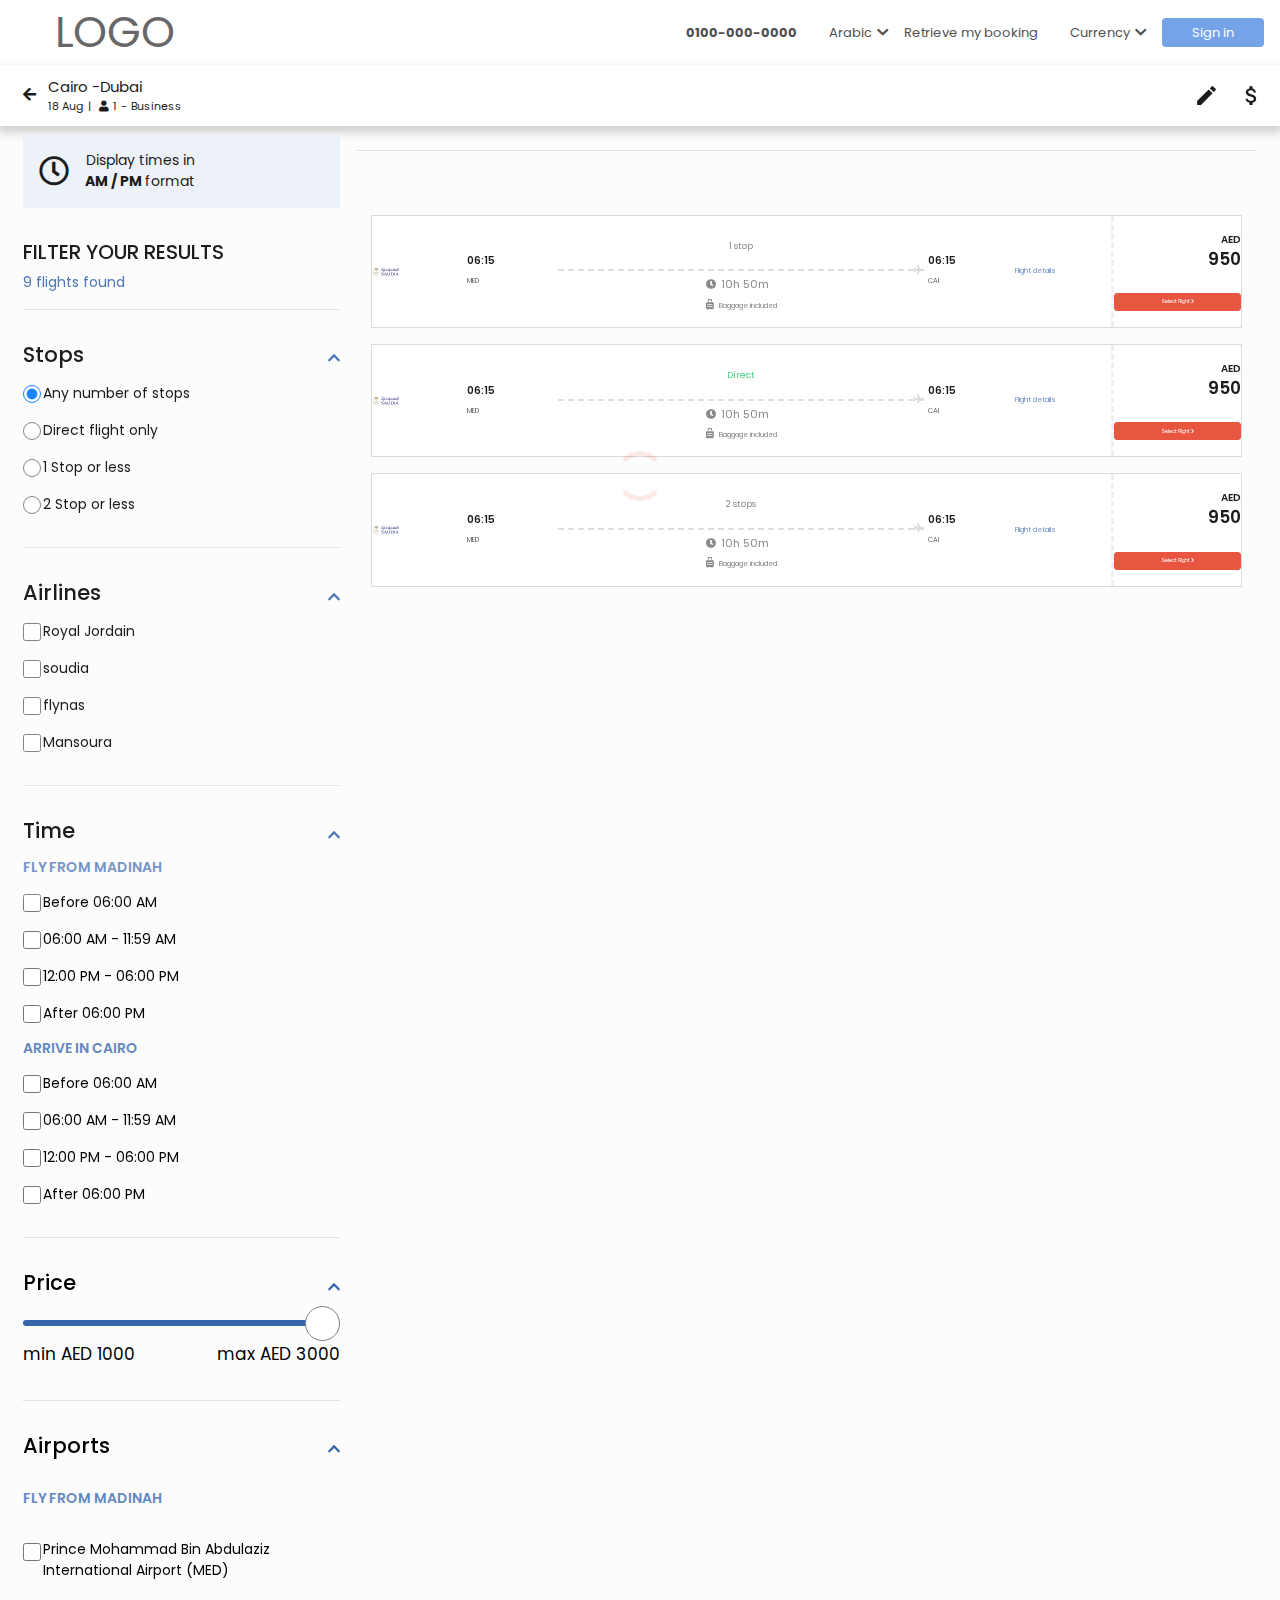
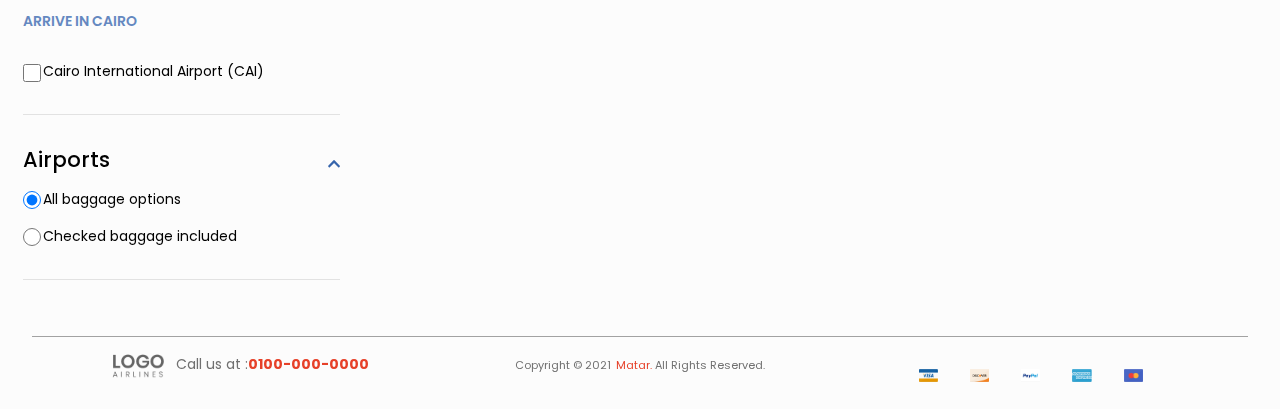
==== index.html @ 4bd2bbc6 "second responsive" ====
<!DOCTYPE html>
<html lang="en">
  <head>
    <meta charset="UTF-8">
    <meta http-equiv="X-UA-Compatible" content="IE=edge">
    <meta name="viewport" content="width=device-width, initial-scale=1.0">
    <link rel="icon" href="./img/favicon.png">
    <title>Airport</title>
    <link href="https://fonts.googleapis.com/css2?family=Poppins&amp;display=swap" rel="stylesheet">
    <link rel="stylesheet" href="css/bootstrap.min.css">
    <link rel="stylesheet" href="css/all.css">
  </head>
  <body> 
    <div id="preloader">
      <div data-loader="dual-ring"></div>
    </div><span id="scrollTop"> <i class="fas fa-chevron-up"></i></span>
    <header>
      <div class="navbar">
        <div class="logo">
           LOGO</div>
        <ul class="list-item"> 
          <li class="item"><a class="contact-us" href="tel:0100-000-0000"><strong>0100-000-0000</strong></a></li>
          <li class="item">Arabic<i class="fa fa-chevron-down sm-p xs-hide"></i>
            <ul class="dropdown-menu">
              <li><a href="">Arabic</a></li>
              <li> <a href="">English</a></li>
            </ul>
          </li>
          <li class="item">Retrieve my booking</li>
          <li class="item">
             Currency<i class="fa fa-chevron-down sm-p xs-hide"></i>
            <ul class="dropdown-menu">
              <li><a href="">EGP</a></li>
              <li> <a href="">SR</a></li>
            </ul>
          </li>
          <li class="item signIn-btn">
            <button>Sign in</button>
          </li>
        </ul>
        <button class="humburger-btn"> 
          <svg focusable="false" viewBox="0 0 24 24" aria-hidden="true">
            <path d="M3 18h18v-2H3v2zm0-5h18v-2H3v2zm0-7v2h18V6H3z"></path>
          </svg>
        </button>
      </div>
      <div class="mobile-navbar"> 
        <div class="header"> 
          <button class="back-btn"><i class="fas fa-arrow-left"></i></button>
          <div class="flight-info"> 
            <div class="from-to">
              <div class="fly-from"> Cairo -</div>
              <div class="fly-to"> Dubai</div>
            </div>
            <div class="fly-details"> 
              <div class="date">18 Aug </div><span class="space">| </span>
              <div class="passengersCount-kind">
                <div class="passengers-count"><i class="fas fa-user"></i><span>1 </span></div><span class="dash">-</span>
                <div class="flight-kind">
                   Business</div>
              </div>
            </div>
          </div>
        </div>
        <div class="edit-section"> 
          <button class="edite-search">
            <svg focusable="false" viewBox="0 0 24 24" aria-hidden="true">
              <path d="M3 17.25V21h3.75L17.81 9.94l-3.75-3.75L3 17.25zM20.71 7.04c.39-.39.39-1.02 0-1.41l-2.34-2.34a.9959.9959 0 0 0-1.41 0l-1.83 1.83 3.75 3.75 1.83-1.83z"></path>
            </svg>
          </button>
          <button class="price-kind"> 
            <svg focusable="false" viewBox="0 0 24 24" aria-hidden="true">
              <path d="M11.8 10.9c-2.27-.59-3-1.2-3-2.15 0-1.09 1.01-1.85 2.7-1.85 1.78 0 2.44.85 2.5 2.1h2.21c-.07-1.72-1.12-3.3-3.21-3.81V3h-3v2.16c-1.94.42-3.5 1.68-3.5 3.61 0 2.31 1.91 3.46 4.7 4.13 2.5.6 3 1.48 3 2.41 0 .69-.49 1.79-2.7 1.79-2.06 0-2.87-.92-2.98-2.1h-2.2c.12 2.19 1.76 3.42 3.68 3.83V21h3v-2.15c1.95-.37 3.5-1.5 3.5-3.55 0-2.84-2.43-3.81-4.7-4.4z"></path>
            </svg>
          </button>
        </div>
      </div>
      <div class="mobile-search-box"> 
        <div class="navigate-system">
          <ul> 
            <li class="mobile-nav-item active">One-Way</li>
            <li class="mobile-nav-item round-trip">Round Trip</li><span class="line"></span>
          </ul>
        </div>
        <section class="content"> 
          <div class="travel-from-to"> 
            <div class="travel-from">
              <div class="icon">  <svg width="26" height="24" viewBox="0 0 26 24" fill="none" xmlns="http://www.w3.org/2000/svg">
<path fill-rule="evenodd" clip-rule="evenodd" d="M24.987 5.3135C24.581 4.4045 22.3695 3.328 19.644 4.5425C19.644 4.5425 5.938 10.656 5.519 10.843C5.1005 11.031 4.7995 10.822 4.409 10.533C3.7295 10.033 2.7435 9.304 2.4355 9.0655C1.948 8.6925 0.723003 8.9315 1.057 9.6805C1.39 10.429 2.4305 12.7605 2.824 13.6435C3.403 14.9395 6.425 14.643 11.6835 12.2985C12.162 12.085 12.6785 11.855 13.2195 11.6135L11.8905 18.6875C11.7195 19.375 11.8855 19.564 12.1125 19.464L12.8925 19.1155C13.296 18.9355 13.8515 18.296 14.132 17.687L17.9285 9.4725C21.758 7.684 25.245 5.893 24.987 5.3135Z" stroke="#95A1A7" stroke-width="1.1"/>
<path d="M14.3455 6.9005L8.5285 5.122C7.8875 4.925 7.041 4.91 6.637 5.09L5.856 5.4385C5.63 5.539 5.659 5.789 6.286 6.1225L10.453 8.647" stroke="#95A1A7" stroke-width="1.1" stroke-linecap="round" stroke-linejoin="round"/>
</svg>
              </div>
              <div class="input-group"> 
                <label for="#label1">from </label>
                <div class="border-div" id="label1"> 
                  <input class="input-text" type="text" value="Cairo" disabled>
                </div>
              </div>
              <div class="toggle-list"> 
                <div class="header"> 
                  <div class="icon"> <i class="close-btn fas fa-arrow-left"></i><span>Search origin</span></div>
                  <div class="input-group"> 
                    <div class="input-group-text" id="basic-addon7"><i class="fas fa-search"></i></div>
                    <input class="form-control" type="text" aria-describedby="basic-addon7" placeholder="Where are you flying from ?">
                  </div>
                </div>
                <div class="content">
                  <div class="select-box"> 
                    <div class="option"> 
                      <div class="icon"> <svg xmlns="http://www.w3.org/2000/svg" width="24" height="24" viewBox="0 0 24 24">
<g fill="none" fill-rule="evenodd">
<g>
<g>
<path d="M0 0H24V24H0z" transform="translate(-12 -204) translate(12 204)"/>
<path fill="#98A1A7" d="M12.012 1C7.077 1 3.023 4.81 3 9.5c.023 1.762.58 3.48 1.668 4.933.023.044.046.088.093.132l6.347 8.016.023.022c.232.265.556.397.88.397.325 0 .65-.154.881-.397l.023-.022 6.324-8.016c.07-.066.116-.11.162-.198C20.444 12.936 21 11.24 21 9.5 21 4.832 16.969 1 12.012 1zm0 1.321c4.193 0 7.598 3.237 7.598 7.201 0 1.476-.463 2.885-1.367 4.119-.023.022-.046.043-.046.065l-6.185 7.84L5.85 13.73l-.024-.023c0-.022-.023-.021-.046-.043-.904-1.234-1.39-2.665-1.39-4.14.023-3.987 3.452-7.202 7.622-7.202zm0 2.885c-2.41 0-4.379 1.806-4.379 4.03 0 2.225 1.97 4.052 4.379 4.052s4.378-1.806 4.378-4.03-1.97-4.052-4.378-4.052zm0 1.321C13.656 6.527 15 7.74 15 9.237c0 1.497-1.344 2.73-2.988 2.73-1.645 0-2.989-1.211-2.989-2.709 0-1.497 1.344-2.73 2.989-2.73z" transform="translate(-12 -204) translate(12 204)"/>
</g>
</g>
</g>
</svg>
                      </div>
                      <div class="airport-info"> 
                        <div class="name-location-container"> 
                          <label for="Cairo">Cairo ,Egypt </label>
                          <input class="name" id="Cairo" type="radio" value="Cairo, Egypt">
                          <div class="location"> Cairo</div>
                        </div>
                        <div class="airport-abbreviation"><span>CAI</span></div>
                      </div>
                    </div>
                    <div class="option"> 
                      <div class="icon"> <svg xmlns="http://www.w3.org/2000/svg" width="24" height="24" viewBox="0 0 24 24">
<g fill="none" fill-rule="evenodd">
<g>
<g>
<path d="M0 0H24V24H0z" transform="translate(-12 -204) translate(12 204)"/>
<path fill="#98A1A7" d="M12.012 1C7.077 1 3.023 4.81 3 9.5c.023 1.762.58 3.48 1.668 4.933.023.044.046.088.093.132l6.347 8.016.023.022c.232.265.556.397.88.397.325 0 .65-.154.881-.397l.023-.022 6.324-8.016c.07-.066.116-.11.162-.198C20.444 12.936 21 11.24 21 9.5 21 4.832 16.969 1 12.012 1zm0 1.321c4.193 0 7.598 3.237 7.598 7.201 0 1.476-.463 2.885-1.367 4.119-.023.022-.046.043-.046.065l-6.185 7.84L5.85 13.73l-.024-.023c0-.022-.023-.021-.046-.043-.904-1.234-1.39-2.665-1.39-4.14.023-3.987 3.452-7.202 7.622-7.202zm0 2.885c-2.41 0-4.379 1.806-4.379 4.03 0 2.225 1.97 4.052 4.379 4.052s4.378-1.806 4.378-4.03-1.97-4.052-4.378-4.052zm0 1.321C13.656 6.527 15 7.74 15 9.237c0 1.497-1.344 2.73-2.988 2.73-1.645 0-2.989-1.211-2.989-2.709 0-1.497 1.344-2.73 2.989-2.73z" transform="translate(-12 -204) translate(12 204)"/>
</g>
</g>
</g>
</svg>
                      </div>
                      <div class="airport-info"> 
                        <div class="name-location-container"> 
                          <label for="United">United ,Arab</label>
                          <input class="name" id="United" type="radio" value="United, Egypt">
                          <div class="location"> Cairo</div>
                        </div>
                        <div class="airport-abbreviation"><span>CAI</span></div>
                      </div>
                    </div>
                    <div class="option"> 
                      <div class="icon"> <svg xmlns="http://www.w3.org/2000/svg" width="24" height="24" viewBox="0 0 24 24">
<g fill="none" fill-rule="evenodd">
<g>
<g>
<path d="M0 0H24V24H0z" transform="translate(-12 -204) translate(12 204)"/>
<path fill="#98A1A7" d="M12.012 1C7.077 1 3.023 4.81 3 9.5c.023 1.762.58 3.48 1.668 4.933.023.044.046.088.093.132l6.347 8.016.023.022c.232.265.556.397.88.397.325 0 .65-.154.881-.397l.023-.022 6.324-8.016c.07-.066.116-.11.162-.198C20.444 12.936 21 11.24 21 9.5 21 4.832 16.969 1 12.012 1zm0 1.321c4.193 0 7.598 3.237 7.598 7.201 0 1.476-.463 2.885-1.367 4.119-.023.022-.046.043-.046.065l-6.185 7.84L5.85 13.73l-.024-.023c0-.022-.023-.021-.046-.043-.904-1.234-1.39-2.665-1.39-4.14.023-3.987 3.452-7.202 7.622-7.202zm0 2.885c-2.41 0-4.379 1.806-4.379 4.03 0 2.225 1.97 4.052 4.379 4.052s4.378-1.806 4.378-4.03-1.97-4.052-4.378-4.052zm0 1.321C13.656 6.527 15 7.74 15 9.237c0 1.497-1.344 2.73-2.988 2.73-1.645 0-2.989-1.211-2.989-2.709 0-1.497 1.344-2.73 2.989-2.73z" transform="translate(-12 -204) translate(12 204)"/>
</g>
</g>
</g>
</svg>
                      </div>
                      <div class="airport-info"> 
                        <div class="name-location-container"> 
                          <label for="Suadia">Suadia ,Arabia</label>
                          <input class="name" id="Suadia" type="radio" value="Suadia ,Arabia">
                          <div class="location"> Cairo</div>
                        </div>
                        <div class="airport-abbreviation"><span>CAI</span></div>
                      </div>
                    </div>
                  </div>
                </div>
              </div>
            </div>
            <div class="horizental-line"></div>
            <div class="travel-to">
              <div class="icon">  <svg width="24" height="24" viewBox="0 0 24 24" fill="none" xmlns="http://www.w3.org/2000/svg">
<path fill-rule="evenodd" clip-rule="evenodd" d="M23.2175 17.8125C23.5906 16.8567 22.7794 14.4559 19.9167 13.3375C19.9167 13.3375 5.51636 7.7143 5.07495 7.54238C4.63493 7.37093 4.56988 7.00014 4.49878 6.50436C4.37379 5.6443 4.19444 4.39394 4.14658 3.99574C4.06759 3.36846 3.00541 2.64408 2.69782 3.43073C2.39022 4.21644 1.43398 6.66652 1.07155 7.59349C0.539997 8.9563 2.94547 10.9571 8.47012 13.1154C8.97287 13.3114 9.51418 13.5233 10.0838 13.7454L3.93563 17.8905C3.3079 18.2632 3.28977 18.522 3.52767 18.6158L4.34777 18.9351C4.77153 19.1005 5.64321 19.0452 6.29186 18.8096L15.0611 15.6472C19.144 17.161 22.981 18.4207 23.2175 17.8125Z" stroke="#95A1A7" stroke-width="1.1"/>
<path d="M14.3535 11.1592L11.448 5.60806C11.1284 4.99566 10.5271 4.3642 10.1024 4.19786L9.28232 3.87818C9.04489 3.78525 8.88273 3.98784 9.09228 4.68853L10.2576 9.57057" stroke="#95A1A7" stroke-width="1.1" stroke-linecap="round" stroke-linejoin="round"/>
</svg>
              </div>
              <div class="input-group"> 
                <label for="#label2">To</label>
                <div class="border-div" id="label2"> 
                  <input class="input-text" type="text" value="Saudia" disabled>
                </div>
              </div>
              <div class="toggle-list"> 
                <div class="header"> 
                  <div class="icon"> <i class="close-btn fas fa-arrow-left"></i><span>Search origin</span></div>
                  <div class="input-group"> 
                    <div class="input-group-text" id="basic-addon7"><i class="fas fa-search"></i></div>
                    <input class="form-control" type="text" aria-describedby="basic-addon7" placeholder="Where are you flying to ?">
                  </div>
                </div>
                <div class="content">
                  <div class="select-box"> 
                    <div class="option"> 
                      <div class="icon"> <svg xmlns="http://www.w3.org/2000/svg" width="24" height="24" viewBox="0 0 24 24">
<g fill="none" fill-rule="evenodd">
<g>
<g>
<path d="M0 0H24V24H0z" transform="translate(-12 -204) translate(12 204)"/>
<path fill="#98A1A7" d="M12.012 1C7.077 1 3.023 4.81 3 9.5c.023 1.762.58 3.48 1.668 4.933.023.044.046.088.093.132l6.347 8.016.023.022c.232.265.556.397.88.397.325 0 .65-.154.881-.397l.023-.022 6.324-8.016c.07-.066.116-.11.162-.198C20.444 12.936 21 11.24 21 9.5 21 4.832 16.969 1 12.012 1zm0 1.321c4.193 0 7.598 3.237 7.598 7.201 0 1.476-.463 2.885-1.367 4.119-.023.022-.046.043-.046.065l-6.185 7.84L5.85 13.73l-.024-.023c0-.022-.023-.021-.046-.043-.904-1.234-1.39-2.665-1.39-4.14.023-3.987 3.452-7.202 7.622-7.202zm0 2.885c-2.41 0-4.379 1.806-4.379 4.03 0 2.225 1.97 4.052 4.379 4.052s4.378-1.806 4.378-4.03-1.97-4.052-4.378-4.052zm0 1.321C13.656 6.527 15 7.74 15 9.237c0 1.497-1.344 2.73-2.988 2.73-1.645 0-2.989-1.211-2.989-2.709 0-1.497 1.344-2.73 2.989-2.73z" transform="translate(-12 -204) translate(12 204)"/>
</g>
</g>
</g>
</svg>
                      </div>
                      <div class="airport-info"> 
                        <div class="name-location-container"> 
                          <label for="Cairo">Cairo ,Egypt </label>
                          <input class="name" id="Cairo" type="radio" value="Cairo, Egypt">
                          <div class="location"> Cairo</div>
                        </div>
                        <div class="airport-abbreviation"><span>CAI</span></div>
                      </div>
                    </div>
                    <div class="option"> 
                      <div class="icon"> <svg xmlns="http://www.w3.org/2000/svg" width="24" height="24" viewBox="0 0 24 24">
<g fill="none" fill-rule="evenodd">
<g>
<g>
<path d="M0 0H24V24H0z" transform="translate(-12 -204) translate(12 204)"/>
<path fill="#98A1A7" d="M12.012 1C7.077 1 3.023 4.81 3 9.5c.023 1.762.58 3.48 1.668 4.933.023.044.046.088.093.132l6.347 8.016.023.022c.232.265.556.397.88.397.325 0 .65-.154.881-.397l.023-.022 6.324-8.016c.07-.066.116-.11.162-.198C20.444 12.936 21 11.24 21 9.5 21 4.832 16.969 1 12.012 1zm0 1.321c4.193 0 7.598 3.237 7.598 7.201 0 1.476-.463 2.885-1.367 4.119-.023.022-.046.043-.046.065l-6.185 7.84L5.85 13.73l-.024-.023c0-.022-.023-.021-.046-.043-.904-1.234-1.39-2.665-1.39-4.14.023-3.987 3.452-7.202 7.622-7.202zm0 2.885c-2.41 0-4.379 1.806-4.379 4.03 0 2.225 1.97 4.052 4.379 4.052s4.378-1.806 4.378-4.03-1.97-4.052-4.378-4.052zm0 1.321C13.656 6.527 15 7.74 15 9.237c0 1.497-1.344 2.73-2.988 2.73-1.645 0-2.989-1.211-2.989-2.709 0-1.497 1.344-2.73 2.989-2.73z" transform="translate(-12 -204) translate(12 204)"/>
</g>
</g>
</g>
</svg>
                      </div>
                      <div class="airport-info"> 
                        <div class="name-location-container"> 
                          <label for="United">United ,Arab</label>
                          <input class="name" id="United" type="radio" value="United, Egypt">
                          <div class="location"> Cairo</div>
                        </div>
                        <div class="airport-abbreviation"><span>CAI</span></div>
                      </div>
                    </div>
                    <div class="option"> 
                      <div class="icon"> <svg xmlns="http://www.w3.org/2000/svg" width="24" height="24" viewBox="0 0 24 24">
<g fill="none" fill-rule="evenodd">
<g>
<g>
<path d="M0 0H24V24H0z" transform="translate(-12 -204) translate(12 204)"/>
<path fill="#98A1A7" d="M12.012 1C7.077 1 3.023 4.81 3 9.5c.023 1.762.58 3.48 1.668 4.933.023.044.046.088.093.132l6.347 8.016.023.022c.232.265.556.397.88.397.325 0 .65-.154.881-.397l.023-.022 6.324-8.016c.07-.066.116-.11.162-.198C20.444 12.936 21 11.24 21 9.5 21 4.832 16.969 1 12.012 1zm0 1.321c4.193 0 7.598 3.237 7.598 7.201 0 1.476-.463 2.885-1.367 4.119-.023.022-.046.043-.046.065l-6.185 7.84L5.85 13.73l-.024-.023c0-.022-.023-.021-.046-.043-.904-1.234-1.39-2.665-1.39-4.14.023-3.987 3.452-7.202 7.622-7.202zm0 2.885c-2.41 0-4.379 1.806-4.379 4.03 0 2.225 1.97 4.052 4.379 4.052s4.378-1.806 4.378-4.03-1.97-4.052-4.378-4.052zm0 1.321C13.656 6.527 15 7.74 15 9.237c0 1.497-1.344 2.73-2.988 2.73-1.645 0-2.989-1.211-2.989-2.709 0-1.497 1.344-2.73 2.989-2.73z" transform="translate(-12 -204) translate(12 204)"/>
</g>
</g>
</g>
</svg>
                      </div>
                      <div class="airport-info"> 
                        <div class="name-location-container"> 
                          <label for="Suadia">Suadia ,Arabia</label>
                          <input class="name" id="Suadia" type="radio" value="Suadia ,Arabia">
                          <div class="location"> Cairo</div>
                        </div>
                        <div class="airport-abbreviation"><span>CAI</span></div>
                      </div>
                    </div>
                  </div>
                </div>
              </div>
            </div>
          </div>
          <div class="deprature-date">
            <div class="icon"> <svg width="24" height="24" viewBox="0 0 24 24" fill="none" xmlns="http://www.w3.org/2000/svg">
<path d="M5.65217 2.22609H2.45652V3.42609H5.65217V2.22609ZM2.45652 2.22609C2.2669 2.22609 2.01389 2.26111 1.79139 2.41594C1.53553 2.59399 1.4 2.87502 1.4 3.18765H2.6C2.6 3.20143 2.59689 3.2405 2.5723 3.28951C2.54711 3.33971 2.51095 3.37717 2.47681 3.40093C2.44556 3.42267 2.42328 3.42813 2.42224 3.42838C2.42104 3.42868 2.43172 3.42609 2.45652 3.42609V2.22609ZM1.4 3.18765V21.5627H2.6V3.18765H1.4ZM1.4 21.5627C1.4 21.8226 1.48492 22.0891 1.68178 22.2947C1.88088 22.5027 2.14868 22.6 2.41863 22.6V21.4C2.43749 21.4 2.49598 21.4099 2.54853 21.4648C2.59886 21.5174 2.6 21.5652 2.6 21.5627H1.4ZM2.41863 22.6H21.6688V21.4H2.41863V22.6ZM21.6688 22.6C21.9388 22.6 22.2065 22.5025 22.4054 22.2945C22.6021 22.089 22.687 21.8226 22.687 21.5627H21.487C21.487 21.5652 21.4881 21.5175 21.5383 21.465C21.5908 21.4101 21.6494 21.4 21.6688 21.4V22.6ZM22.687 21.5627V3.18765H21.487V21.5627H22.687ZM22.687 3.18765C22.687 2.87502 22.5514 2.59399 22.2956 2.41594C22.0731 2.26111 21.8201 2.22609 21.6304 2.22609V3.42609C21.6552 3.42609 21.6659 3.42868 21.6647 3.42838C21.6637 3.42813 21.6414 3.42267 21.6101 3.40093C21.576 3.37717 21.5398 3.33971 21.5147 3.28951C21.4901 3.2405 21.487 3.20143 21.487 3.18765H22.687ZM21.6304 2.22609H18.4348V3.42609H21.6304V2.22609ZM16.6849 2.22609H7.47826V3.42609H16.6849V2.22609ZM2 7.53478H22.087V6.33478H2V7.53478Z" fill="#95A1A7"/>
<path d="M17.9782 4.05217H17.0652V5.25217H17.9782V4.05217ZM17.0652 4.05217C17.1446 4.05217 17.2087 4.11628 17.2087 4.19565H16.0087C16.0087 4.77902 16.4818 5.25217 17.0652 5.25217V4.05217ZM17.2087 4.19565V1.45652H16.0087V4.19565H17.2087ZM17.2087 1.45652C17.2087 1.53589 17.1446 1.6 17.0652 1.6V0.4C16.4818 0.4 16.0087 0.873151 16.0087 1.45652H17.2087ZM17.0652 1.6H17.9782V0.4H17.0652V1.6ZM17.9782 1.6C17.8989 1.6 17.8348 1.53589 17.8348 1.45652H19.0348C19.0348 0.873151 18.5616 0.4 17.9782 0.4V1.6ZM17.8348 1.45652V4.19565H19.0348V1.45652H17.8348ZM17.8348 4.19565C17.8348 4.11628 17.8989 4.05217 17.9782 4.05217V5.25217C18.5616 5.25217 19.0348 4.77902 19.0348 4.19565H17.8348ZM7.02173 4.05217H6.10868V5.25217H7.02173V4.05217ZM6.10868 4.05217C6.18805 4.05217 6.25216 4.11628 6.25216 4.19565H5.05216C5.05216 4.77902 5.52531 5.25217 6.10868 5.25217V4.05217ZM6.25216 4.19565V1.45652H5.05216V4.19565H6.25216ZM6.25216 1.45652C6.25216 1.53589 6.18805 1.6 6.10868 1.6V0.4C5.52531 0.4 5.05216 0.873151 5.05216 1.45652H6.25216ZM6.10868 1.6H7.02173V0.4H6.10868V1.6ZM7.02173 1.6C6.94236 1.6 6.87825 1.53589 6.87825 1.45652H8.07825C8.07825 0.873151 7.6051 0.4 7.02173 0.4V1.6ZM6.87825 1.45652V4.19565H8.07825V1.45652H6.87825ZM6.87825 4.19565C6.87825 4.11628 6.94236 4.05217 7.02173 4.05217V5.25217C7.6051 5.25217 8.07825 4.77902 8.07825 4.19565H6.87825Z" fill="#95A1A7"/>
</svg>
            </div>
            <div class="input-group"> 
              <label for="#label3">Departure Date</label>
              <div class="border-div" id="label3"> 
                <input class="input-date" type="date">
              </div>
              <div class="round-trip">
                <label for="#label4">Return Date</label>
                <div class="border-div" id="label4"> 
                  <input class="input-date" type="date">
                </div>
              </div>
            </div>
          </div>
          <div class="pssengers-count"> 
            <div class="icon"> <svg width="21" height="22" viewBox="0 0 21 22" fill="none" xmlns="http://www.w3.org/2000/svg">
<path d="M15.3972 0.5C13.7162 0.5 12.3347 1.88146 12.3347 3.5625C12.3347 5.24354 13.7162 6.625 15.3972 6.625C17.0783 6.625 18.4597 5.24354 18.4597 3.5625C18.4597 1.88104 17.0777 0.5 15.3972 0.5ZM15.3972 2.25C16.1317 2.25 16.7097 2.82721 16.7097 3.5625C16.7097 4.29821 16.1329 4.875 15.3972 4.875C14.6615 4.875 14.0847 4.29821 14.0847 3.5625C14.0847 2.82679 14.6615 2.25 15.3972 2.25ZM12.1912 6.85742C11.7389 6.89181 11.3092 7.10153 11.0034 7.45044L9.1748 9.54053L7.31372 13.1277L4.20508 11.5007L0.5 18.4939L5.06812 20.8865C5.30803 21.2678 5.72674 21.4994 6.17725 21.5C6.88809 21.4972 7.46749 20.9289 7.48416 20.2183C7.50083 19.5076 6.9487 18.9129 6.23877 18.8767L8.58008 14.4556L8.59204 14.4624L10.6309 10.5334L12.3193 8.604L12.321 8.60229L13.0166 8.7356L11.9878 13.4285C11.881 13.9158 11.9886 14.4265 12.2817 14.8298L17.1182 21.5H19.28L13.6985 13.8027L14.7358 9.06201L15.1443 9.14062L15.8108 11.4443C15.9637 11.9736 16.3589 12.3996 16.8704 12.5945L19.9602 13.7617L20.5789 12.1245L17.4924 10.959V10.9573L16.8242 8.65356C16.6415 8.02548 16.1194 7.5444 15.4724 7.42139H15.4707L12.6475 6.88306C12.4956 6.85434 12.3419 6.84596 12.1912 6.85742ZM4.93652 13.8591L6.48657 14.6726L4.42041 18.5708L2.86865 17.759L4.93652 13.8591ZM11.8716 16.2893L11.446 17.9812L8.8894 21.5H11.053L13.061 18.7349L13.1909 18.2068L11.8716 16.2893Z" fill="#98A1A7" stroke="white" stroke-width="0.4"/>
</svg>
            </div>
            <div class="input-group"> 
              <label for="#label5">Passengers </label>
              <div class="border-div" id="label5"> 
                <input class="input-text" type="text" value="1 Adult" disabled>
              </div>
            </div>
            <div class="blur-bg">
              <div class="toggle-list"> 
                <div class="header"> 
                  <div class="icon"> <i class="close-btn fas fa-times"></i>Passenger </div>
                  <div class="save_btn"> 
                    <button>Save</button>
                  </div>
                </div>
                <div class="content"> 
                  <ul> 
                    <li class="adult">
                      <div class="count-kind-age"> 
                        <div class="kind">Adults </div>
                        <div class="age">Age (12+)</div>
                      </div>
                      <div class="counter"> 
                        <button class="decrease disabled">-</button>
                        <input type="text" value="1" disabled>
                        <button class="increase">+</button>
                      </div>
                    </li>
                    <li class="children">
                      <div class="count-kind-age"> 
                        <div class="kind">Children </div>
                        <div class="age">Age (2-12)</div>
                      </div>
                      <div class="counter"> 
                        <button class="decrease disabled">-</button>
                        <input type="text" value="0" disabled>
                        <button class="increase">+</button>
                      </div>
                    </li>
                    <li class="infants">
                      <div class="count-kind-age"> 
                        <div class="kind">Infants </div>
                        <div class="age">Age (0-2)</div>
                      </div>
                      <div class="counter"> 
                        <button class="decrease disabled">-</button>
                        <input type="text" value="0" disabled>
                        <button class="increase">+</button>
                      </div>
                    </li>
                  </ul>
                </div>
              </div>
            </div>
          </div>
          <div class="cabin-class"> 
            <div class="icon"> <svg width="24" height="24" viewBox="0 0 24 24" fill="none" xmlns="http://www.w3.org/2000/svg">
<path d="M6.83334 11.5V2.83333C6.83334 2.09667 7.43001 1.5 8.16668 1.5H16.1667C16.9033 1.5 17.5 2.09667 17.5 2.83333V11.5" stroke="#95A1A7" stroke-width="1.15" stroke-linejoin="round"/>
<path fill-rule="evenodd" clip-rule="evenodd" d="M16.8333 12.1667V15.5H7.5V12.1667H5.5V18.1667C5.5 18.5347 5.79867 18.8333 6.16667 18.8333H18.1667C18.5347 18.8333 18.8333 18.5347 18.8333 18.1667V12.1667H16.8333Z" stroke="#95A1A7" stroke-width="1.15" stroke-linejoin="round"/>
<path d="M16.8333 20.1667C16.8333 20.842 17.5 22.8333 17.5 22.8333H6.83334C6.83334 22.8333 7.50001 20.8393 7.50001 20.1667" stroke="#95A1A7" stroke-width="1.15" stroke-linejoin="round"/>
</svg>
            </div>
            <div class="input-group"> 
              <label for="#label6">Cabin class</label>
              <div class="border-div" id="label6"> 
                <input class="input-text" type="text" value="Business" disabled>
              </div>
              <div class="blur-bg">
                <div class="toggle-list"> 
                  <div class="header"> 
                    <div class="icon"> <i class="close-btn fas fa-times"></i><span>Capin class </span></div>
                  </div>
                  <div class="content"> 
                    <ul> 
                      <li>
                        <label for="Economy">Economy</label>
                        <input id="Economy" type="radio" value="Economy">
                      </li>
                      <li>
                        <label for="PremiumEconomy">Premium Economy</label>
                        <input id="PremiumEconomy" type="radio" value="Premium Economy">
                      </li>
                      <li class="selected">
                        <label for="Business">Business</label>
                        <input id="Business" type="radio" value="Business">
                      </li>
                      <li>
                        <label for="First">First</label>
                        <input id="First" type="radio" value="First">
                      </li>
                    </ul>
                  </div>
                </div>
              </div>
            </div>
          </div>
          <button class="search-flight">
             Search Flights</button>
        </section>
      </div>
      <div class="mopile-sidbar">
        <div class="content">
          <button class="close-sidebar-btn"> <i class="fas fa-arrow-circle-right"></i></button>
          <ul class="nav-list">
            <li class="nav-item">
              <div class="icon"><i class="fas fa-user-circle"></i></div><span>Profile</span>
            </li>
            <li class="nav-item">
              <div class="icon"> <i class="fas fa-ticket-alt"></i></div><span>Booking</span>
            </li>
            <li class="nav-item active">
              <div class="icon"> <i class="fas fa-plane"></i></div><span>Flights</span>
            </li>
            <li class="nav-item"> 
              <div class="icon"> <i class="fas fa-bed"></i></div><span>Hotels</span>
            </li>
            <li class="nav-item">
              <div class="icon"> <i class="fas fa-tag"> </i></div><span>Offers</span>
            </li>
            <li class="nav-item">
              <div class="icon">
                 Change language</div><a href="">عربي </a>
            </li>
            <li class="nav-item"><span>Country</span>
              <div class="icon"> <i class="fas fa-globe-americas"></i></div>
            </li>
            <li class="nav-item"> <span>Display currency </span><span class="kind">AED</span></li>
            <li class="nav-item"> <span>FAQ</span></li>
            <li class="nav-item"> <span>Privacy Policy</span></li>
            <li class="nav-item"> <span>Terms & Conditions</span></li>
            <li class="nav-item"> <span>About Us</span></li>
          </ul>
        </div>
        <div class="toggle-list-select-country">
          <div class="header"> 
            <div class="icon"> <i class="close-btn fas fa-times"> </i>Country</div>
          </div>
          <div class="info"> 
            <p> <span>Select your country </span>We need this information so that we can charge you in currency of the country you are based in and display the best rates accordingly.</p>
          </div>
          <div class="content"> 
            <ul> 
              <li class="form-check"> 
                <label class="form-check-label" for="flexRadioDefault1"> 
                  <div class="icon"> <img src="./img/kuwait.png" alt=""></div>
                  <div class="desc">
                     Kuwait</div>
                </label>
                <input class="form-check-label" type="radio" value="" name="flexRadioDefault" id="flexRadioDefault1">
              </li>
              <li class="form-check"> 
                <label class="form-check-label" for="flexRadioDefault2"> 
                  <div class="icon"> <img src="./img/kuwait.png" alt=""></div>
                  <div class="desc">
                     Kuwait</div>
                </label>
                <input class="form-check-label" type="radio" value="" name="flexRadioDefault" id="flexRadioDefault2">
              </li>
              <li class="form-check"> 
                <label class="form-check-label" for="flexRadioDefault3"> 
                  <div class="icon"> <img src="./img/kuwait.png" alt=""></div>
                  <div class="desc">
                     Kuwait</div>
                </label>
                <input class="form-check-label" type="radio" value="" name="flexRadioDefault" id="flexRadioDefault3">
              </li>
              <li class="form-check"> 
                <label class="form-check-label" for="flexRadioDefault4"> 
                  <div class="icon"> <img src="./img/kuwait.png" alt=""></div>
                  <div class="desc">
                     Kuwait</div>
                </label>
                <input class="form-check-label" type="radio" value="" name="flexRadioDefault" id="flexRadioDefault4">
              </li>
              <li class="form-check international"> 
                <label class="form-check-label" for="flexRadioDefault5"> 
                  <div class="icon"> <i class="fas fa-globe-americas"></i></div>
                  <div class="desc"> <span>International</span>Default currency will be AED</div>
                </label>
                <input class="form-check-label" type="radio" value="" name="flexRadioDefault" id="flexRadioDefault5" checked="checked">
              </li>
            </ul>
            <button class="save-btn">Save </button>
          </div>
        </div>
        <div class="toggle-list-display-currency"> 
          <div class="header"> 
            <div class="icon"> <i class="close-btn fas fa-times"> </i>Country</div>
          </div>
          <div class="info"> 
            <p> <span>Select your country </span>We need this information so that we can charge you in currency of the country you are based in and display the best rates accordingly.</p>
          </div>
          <div class="content"> 
            <ul> 
              <li class="form-check"> 
                <label class="form-check-label" for="flexRadioDefault1"> 
                  <div class="icon">
                     AED</div>
                  <div class="desc">
                     Kuwait</div>
                </label>
                <input class="form-check-label" type="radio" value="" name="flexRadioDefault" id="flexRadioDefault1">
              </li>
              <li class="form-check"> 
                <label class="form-check-label" for="flexRadioDefault2"> 
                  <div class="icon">
                     AED</div>
                  <div class="desc">
                     Kuwait</div>
                </label>
                <input class="form-check-label" type="radio" value="" name="flexRadioDefault" id="flexRadioDefault2">
              </li>
              <li class="form-check"> 
                <label class="form-check-label" for="flexRadioDefault3"> 
                  <div class="icon">
                     AED</div>
                  <div class="desc">
                     Kuwait</div>
                </label>
                <input class="form-check-label" type="radio" value="" name="flexRadioDefault" id="flexRadioDefault3">
              </li>
              <li class="form-check"> 
                <label class="form-check-label" for="flexRadioDefault4"> 
                  <div class="icon">
                     AED</div>
                  <div class="desc">
                     Kuwait</div>
                </label>
                <input class="form-check-label" type="radio" value="" name="flexRadioDefault" id="flexRadioDefault4">
              </li>
            </ul>
            <button class="save-btn">Save </button>
          </div>
        </div>
      </div>
    </header>
    <div class="RetrieveMyBooking-suppage"> 
      <div class="con-btn">
        <button class="close-btn">X Close</button>
        <div class="content">
          <h2>Retrieve your booking</h2>
          <form action="submit"> 
            <label for="input-email">Enter your email address </label>
            <input type="email" id="input-email" autocomplete="email">
            <p>The email address you used when you made your booking.</p>
            <label for="input-text">Enter your Logo ID</label>
            <input type="text" id="input-text">
            <p>Your logo ID is the booking ID that was sent to your email address after you placed your booking.</p>
            <button type="submit">Continue</button>
          </form>
        </div>
      </div>
    </div>
    <div class="sign-in" id="sign-in"> 
      <div class="toggle-menu"> 
        <div class="header"><a href="#">View full screen </a><i class="fas fa-times"></i></div>
        <div class="info"> 
          <h2>Sign in to your account!</h2>
          <p>Get access to exclusive deals, save travellers’ details for quicker bookings and manage your upcoming bookings with ease!</p>
        </div>
        <div class="box"> 
          <h2>Sign in using your:</h2><a class="facebook" href="https://www.facebook.com/login/reauth.php?app_id=133098687052106&amp;signed_next=1&amp;next=https%3A%2F%2Fwww.facebook.com%2Fv2.8%2Fdialog%2Foauth%3Fclient_id%3D133098687052106%26redirect_uri%3Dhttps%253A%252F%252FAli Abdelbaky%252Fauth%252Fsocial%252Ffacebook%252Fcallback%26scope%3Demail%26response_type%3Dcode%26ret%3Dlogin%26fbapp_pres%3D0%26logger_id%3D864844b1-2aec-4afb-9b09-1d98f4a28000%26tp%3Dunspecified&amp;cancel_url=https%3A%2F%2FAli Abdelbaky%2Fauth%2Fsocial%2Ffacebook%2Fcallback%3Ferror%3Daccess_denied%26error_code%3D200%26error_description%3DPermissions%2Berror%26error_reason%3Duser_denied%23_%3D_&amp;display=page&amp;locale=ar_AR&amp;pl_dbl=0">Facebook </a>
          <div class="or"> 
            <hr><span>OR</span>
          </div>
          <ul class="options">
            <li class="active"> <i class="fas fa-envelope"></i>Email adress</li>
            <li> <i class="fas fa-mobile-alt"></i>Mobile number</li>
            <hr>
          </ul>
          <form action="submit" autocomplete="on">
            <div class="email-addres active">
              <label for="#email-input2">Email</label>
              <input class="form-control" type="email" id="#email-input2" required="" autocomplete="on">
            </div>
            <div class="mobile-number">
              <label for="#phone">Phone</label>
              <input id="phone" name="phone" type="tel">
            </div>
            <label for="#pass-input2">Password</label>
            <input class="form-control" type="password" id="#pass-input2" required="" autocomplete="on">
            <button type="submit">Sign In</button>
          </form><a class="forgot-password" href="">Forgot your password?</a>
          <div class="dont-haveAccount text-center"><span>Don’t have an account?</span><a href="">Create an account</a></div>
        </div>
      </div>
    </div>
    <section class="content">
      <div class="container-fluid"> 
        <div class="window">
          <div class="sidebar-window">
            <div class="sidebar"> 
              <div class="time-option text-center"><i class="far fa-clock"></i>
                <div class="desc">Display times in <br><strong>AM / PM </strong>format</div>
                <label class="switch">
                  <input type="checkbox" checked>
                </label>
              </div>
              <div class="filter-your-result"> 
                <div class="main-header"> 
                  <h2>FILTER YOUR RESULTS</h2><span>9 flights found</span>
                  <hr>
                </div>
                <div class="stops-section">
                  <div class="header section-header"> 
                    <h2>Stops</h2><i class="fas fa-chevron-up"></i>
                  </div>
                  <div class="options-list">
                    <form class="form-one" action=""> 
                      <div class="form-check">
                        <input class="form-check-input" type="radio" name="flexRadioDefault" checked="">
                        <label class="form-check-label" for="flexRadioDefault1">Any number of stops</label>
                      </div>
                      <div class="form-check">
                        <input class="form-check-input" type="radio" name="flexRadioDefault">
                        <label class="form-check-label" for="flexRadioDefault2">Direct flight only</label>
                      </div>
                      <div class="form-check">
                        <input class="form-check-input" type="radio" name="flexRadioDefault">
                        <label class="form-check-label" for="flexRadioDefault2">1 Stop or less</label>
                      </div>
                      <div class="form-check">
                        <input class="form-check-input" type="radio" name="flexRadioDefault">
                        <label class="form-check-label" for="flexRadioDefault2">2 Stop or less</label>
                      </div>
                    </form>
                  </div>
                  <hr>
                </div>
                <div class="airelines-section">
                  <div class="header section-header"> 
                    <h2>Airlines</h2><i class="fas fa-chevron-up"></i>
                  </div>
                  <div class="options-list"> 
                    <div class="form-check">
                      <input class="form-check-input" type="checkbox" value="">
                      <label class="form-check-label" for="flexCheckDefault">Royal Jordain</label>
                    </div>
                    <div class="form-check">
                      <input class="form-check-input" type="checkbox" value="">
                      <label class="form-check-label" for="flexCheckDefault">soudia</label>
                    </div>
                    <div class="form-check">
                      <input class="form-check-input" type="checkbox" value="">
                      <label class="form-check-label" for="flexCheckDefault">flynas</label>
                    </div>
                    <div class="form-check">
                      <input class="form-check-input" type="checkbox" value="">
                      <label class="form-check-label" for="flexCheckDefault">Mansoura</label>
                    </div>
                  </div>
                  <hr>
                </div>
                <div class="time-section">
                  <div class="header section-header"> 
                    <h2>Time</h2><i class="fas fa-chevron-up"></i>
                  </div>
                  <div class="options-list"> 
                    <h2>FLY FROM MADINAH</h2>
                    <form action=""> 
                      <div class="form-check">
                        <input class="form-check-input" type="checkbox" value="">
                        <label class="form-check-label" for="flexCheckDefault">Before 06:00 AM</label>
                      </div>
                      <div class="form-check">
                        <input class="form-check-input" type="checkbox" value="">
                        <label class="form-check-label" for="flexCheckDefault">06:00 AM - 11:59 AM</label>
                      </div>
                      <div class="form-check">
                        <input class="form-check-input" type="checkbox" value="">
                        <label class="form-check-label" for="flexCheckDefault">12:00 PM - 06:00 PM</label>
                      </div>
                      <div class="form-check">
                        <input class="form-check-input" type="checkbox" value="">
                        <label class="form-check-label" for="flexCheckDefault">After 06:00 PM</label>
                      </div>
                    </form>
                    <h2>ARRIVE IN CAIRO</h2>
                    <div class="form-check">
                      <input class="form-check-input" type="checkbox" value="">
                      <label class="form-check-label" for="flexCheckDefault">Before 06:00 AM</label>
                    </div>
                    <div class="form-check">
                      <input class="form-check-input" type="checkbox" value="">
                      <label class="form-check-label" for="flexCheckDefault">06:00 AM - 11:59 AM</label>
                    </div>
                    <div class="form-check">
                      <input class="form-check-input" type="checkbox" value="">
                      <label class="form-check-label" for="flexCheckDefault">12:00 PM - 06:00 PM</label>
                    </div>
                    <div class="form-check">
                      <input class="form-check-input" type="checkbox" value="">
                      <label class="form-check-label" for="flexCheckDefault">After 06:00 PM</label>
                    </div>
                  </div>
                  <hr>
                </div>
                <div class="price-section"> 
                  <div class="header section-header"> 
                    <h2>Price</h2><i class="fas fa-chevron-up"></i>
                  </div>
                  <div class="options-list"> 
                    <div class="range"> 
                      <div class="field"> 
                        <input type="range" min="1000" max="3000" steps="1" value="3000">
                        <div class="value left">min AED <span>1000</span></div>
                        <div class="value right">max AED <span>3000</span></div>
                      </div>
                    </div>
                  </div>
                  <hr>
                </div>
                <div class="airports-section">
                  <div class="header section-header"> 
                    <h2>Airports</h2><i class="fas fa-chevron-up"></i>
                  </div>
                  <div class="options-list"> 
                    <h2>FLY FROM MADINAH</h2>
                    <div class="form-check">
                      <input class="form-check-input" type="checkbox" value="">
                      <label class="form-check-label" for="flexCheckDefault">Prince Mohammad Bin Abdulaziz International Airport (MED)</label>
                    </div>
                    <h2>ARRIVE IN CAIRO</h2>
                    <div class="form-check">
                      <input class="form-check-input" type="checkbox" value="">
                      <label class="form-check-label" for="flexCheckDefault">Cairo International Airport (CAI)</label>
                    </div>
                  </div>
                  <hr>
                </div>
                <div class="baggage-section"> 
                  <div class="header section-header"> 
                    <h2>Airports</h2><i class="fas fa-chevron-up"></i>
                  </div>
                  <div class="options-list">
                    <div class="form-check">
                      <input class="form-check-input" type="radio" name="flexRadioDefault" checked="">
                      <label class="form-check-label" for="flexRadioDefault1">All baggage options</label>
                    </div>
                    <div class="form-check">
                      <input class="form-check-input" type="radio" name="flexRadioDefault">
                      <label class="form-check-label" for="flexRadioDefault2">Checked baggage included</label>
                    </div>
                  </div>
                  <hr>
                </div>
              </div>
            </div>
          </div>
          <div class="flight-info-window" style="overflow:hidden">
            <div class="flightinfo"> 
              <div class="main-header"> 
                <div class="from-section"> <span class="desc black">MED</span><span class="info">Madinah </span></div><i class="fas fa-arrow-right"></i>
                <div class="to-section"> <span class="desc black">MED</span><span class="info">Madinah </span></div>
                <div class="departure-section"><span class="desc">
                     Departure</span><span class="info">Sun, 11/07</span></div>
                <div class="passenger-section"> <span class="desc">Passengers </span><span class="info">
                     1</span></div>
                <div class="capin-section"> <span class="desc">Capin </span><span class="info">Economy</span></div>
                <button class="modify-search">Modify search</button>
              </div>
              <hr>
              <div class="quickly-filter-section">
                <div class="container-fluid"> 
                  <h2 class="header">
                     Quickly filter your results:</h2>
                  <div class="content">
                    <div class="row"> 
                      <div class="col-md-6">
                        <div class="filter-pop"> <a href="">Direct</a><a href="">Checked baggage included</a></div>
                      </div>
                      <div class="col-md-6"> 
                        <div class="show-pricingCalender"> <a href=""> <i class="far fa-calendar-alt"> </i>Show pricing calender<i class="fas fa-chevron-down"></i></a></div>
                        <div class="search-menu"> 
                          <div class="menu">
                            <div class="header"> 
                              <h6>MODIFY SEARCH </h6>
                              <button class="cancel">Cancel</button>
                            </div>
                            <div class="nav-bar"> 
                              <ul class="nav-list"> 
                                <li class="nav-item active">One-way</li>
                                <li class="nav-item">Round-trip</li>
                                <li class="nav-item">Multi-city</li>
                              </ul>
                            </div>
                            <div class="nav-container"> 
                              <div class="menus">
                                <div class="one-way menu active">
                                  <div class="fly-to-from-section">
                                    <div class="fly-to input-group">
                                      <div class="input-group-text" id="basic-addon1">
                                        <svg class="sc-gOhSNZ hJZzyW sc-hMqMXs llihTZ" focusable="false" color="inherit" fill="currentcolor" aria-hidden="true" role="presentation" viewBox="0 0 100 100" preserveAspectRatio="xMidYMid meet" width="24px" height="24px">
                                          <path d="M50 1C22.9 1 1 22.9 1 50s21.9 49 49 49 49-21.9 49-49C99 23 77 1 50 1zm43.4 53.2C91.4 75 75 91.4 54.2 93.4l-1.5.2V73.3c0-1.5-1.2-2.7-2.7-2.7s-2.7 1.2-2.7 2.7v20.2l-1.5-.2C25 91.4 8.6 75 6.6 54.2l-.2-1.5h20.2c1.5 0 2.7-1.2 2.7-2.7s-1.2-2.7-2.7-2.7H6.4l.2-1.5C8.6 25 25 8.6 45.8 6.6l1.5-.2v18.1c0 1.5 1.2 2.7 2.7 2.7s2.7-1.2 2.7-2.7V6.4l1.5.2C75 8.6 91.4 25 93.4 45.8l.2 1.5H75.5c-1.5 0-2.7 1.2-2.7 2.7s1.2 2.7 2.7 2.7h18.1l-.2 1.5z"></path>
                                        </svg>
                                      </div>
                                      <input class="form-control text-input" placeholder="Cairo" type="text" aria-describedby="basic-addon1">
                                      <div class="toggle-menu">
                                        <ul> 
                                          <li>Cairo</li>
                                          <li>Cairo</li>
                                          <li>Cairo</li>
                                          <li>Cairo</li>
                                        </ul>
                                      </div>
                                    </div>
                                    <div class="fly-from input-group">
                                      <div class="input-group-text" id="basic-addon1">
                                        <svg class="sc-jRnjsG dkpoRr sc-hMqMXs llihTZ" focusable="false" color="inherit" fill="currentcolor" aria-hidden="true" role="presentation" viewBox="0 0 100 100" preserveAspectRatio="xMidYMid meet" width="24px" height="24px">
                                          <path d="M68.8 5.5c-5-2.6-10.4-4.2-16-4.5H50C27.7 1 9.7 19.1 9.7 41.4c0 10.7 4.3 20.9 11.8 28.4l23.7 27c2.4 2.6 6.4 2.9 9.1.5l.5-.5 23.7-27c1.1-1.1 6.9-9.3 7.2-9.8 10.4-19.6 2.8-44.1-16.9-54.5zm15.1 38.1c-.5 6.6-2.9 13-6.9 18.2l-.1.2c-.9 1.2-1.9 2.3-2.9 3.3L50 92.6 26.1 65.4c-1-1-2-2.2-3-3.4-4.6-5.9-7-13.2-7-20.7 0-18.8 15.2-34 34-34 .8 0 1.6 0 2.4.1 18.7 1.3 32.7 17.5 31.4 36.2z"></path>
                                          <path d="M50 22.9c-10.2 0-18.5 8.3-18.5 18.5S39.8 59.9 50 59.9s18.5-8.3 18.5-18.5c-.1-10.2-8.3-18.5-18.5-18.5zm0 30.5c-6.7 0-12.1-5.4-12.1-12.1S43.3 29.2 50 29.2s12.1 5.4 12.1 12.1c0 6.7-5.4 12.1-12.1 12.1z"></path>
                                        </svg>
                                      </div>
                                      <input class="form-control text-input" placeholder="Cairo" type="text" aria-describedby="basic-addon1">
                                      <div class="toggle-menu">
                                        <ul> 
                                          <li>Cairo</li>
                                          <li>Cairo</li>
                                          <li>Cairo</li>
                                          <li>Cairo</li>
                                        </ul>
                                      </div>
                                    </div>
                                  </div>
                                  <div class="date-container">
                                    <div class="input-group"> 
                                      <div class="input-group-text" id="basic-addon1">
                                        <svg class="sc-kJdAmE fTuJME sc-hMqMXs kDLzTc" focusable="false" color="gray850" fill="currentcolor" aria-hidden="true" role="presentation" viewBox="0 0 150 150" preserveAspectRatio="xMidYMid meet" width="24px" height="24px">
                                          <path d="M91.1 71.2l23.5 18.9c1.1.9 1.7 2.2 1.7 3.6s-.6 2.7-1.8 3.6L91 115.8c-2 1.6-4.9 1.2-6.4-.8-1.6-2-1.2-4.9.8-6.4l13.1-10.3H37.8c-2.5 0-4.6-2.1-4.6-4.6s2.1-4.6 4.6-4.6h60.9L85.4 78.4c-1.9-1.7-2.1-4.6-.4-6.5 1.5-1.8 4.2-2.1 6.1-.7zM0 25.5v108c0 6.6 5.4 12 12 12h126c6.6 0 12-5.4 12-12v-108c0-6.6-5.4-12-12-12h-24v-6c0-1.7-1.3-3-3-3s-3 1.3-3 3v6H42v-6c0-1.7-1.3-3-3-3s-3 1.3-3 3v6H12c-6.6 0-12 5.4-12 12zm6 24h138v84c0 3.3-2.7 6-6 6H12c-3.3 0-6-2.7-6-6v-84zm0-24c0-3.3 2.7-6 6-6h24v6.8c-2.9 1.7-3.9 5.3-2.2 8.2 1.7 2.9 5.3 3.9 8.2 2.2 2.9-1.7 3.9-5.3 2.2-8.2-.5-.9-1.3-1.7-2.2-2.2v-6.8h66v6.8c-2.9 1.7-3.9 5.3-2.2 8.2s5.3 3.9 8.2 2.2c2.9-1.7 3.9-5.3 2.2-8.2-.5-.9-1.3-1.7-2.2-2.2v-6.8h24c3.3 0 6 2.7 6 6v18H6v-18z"></path>
                                        </svg>
                                      </div>
                                      <input class="one form-control date-input" type="date" placeholder="Check In">
                                    </div>
                                    <div class="input-group">
                                      <div class="two input-group-text" id="basic-addon1"> 
                                        <svg class="sc-jBoNkH gTdONc sc-hMqMXs kDLzTc" focusable="false" color="gray850" fill="currentcolor" aria-hidden="true" role="presentation" viewBox="0 0 100 100" preserveAspectRatio="xMidYMid meet" width="24px" height="24px">
                                          <path d="M40.6 73.9c1.2 1 2.8.8 3.8-.3 1-1.2.8-2.8-.3-3.8l-.1-.1-7.7-6.1h35.6c1.5 0 2.7-1.2 2.7-2.7s-1.2-2.7-2.7-2.7H36.1l7.8-6.3c1.2-1 1.4-2.6.4-3.8s-2.6-1.4-3.8-.4L26.8 58.8c-.6.5-1 1.3-1 2.2 0 .8.4 1.6 1 2.1l13.8 10.8z"></path>
                                          <path d="M90.4 10.6H75V6.8c-.2-1.1-1.3-1.8-2.4-1.6-.8.2-1.4.8-1.6 1.6v3.8H28.8V6.8c-.2-1.1-1.3-1.8-2.4-1.6-.8.2-1.4.8-1.6 1.6v3.8H9.6C5.4 10.6 2 14 2 18.3v69.2c0 4.2 3.4 7.6 7.6 7.6h80.7c4.2 0 7.6-3.4 7.6-7.6V18.3c.1-4.3-3.3-7.7-7.5-7.7zm3.8 76.9c0 2.2-1.8 3.8-3.8 3.8H9.6c-2.2 0-3.8-1.8-3.8-3.8V33.6h88.4v53.9zm.1-57.7H5.8V18.3c0-2.2 1.8-3.8 3.8-3.8H25v4.4c-1.9 1.1-2.5 3.4-1.4 5.3s3.4 2.5 5.3 1.4 2.5-3.4 1.4-5.3c-.3-.6-.8-1.1-1.4-1.4v-4.4h42.3v4.4c-1.9 1.1-2.5 3.4-1.4 5.3s3.4 2.5 5.3 1.4 2.5-3.4 1.4-5.3c-.3-.6-.8-1.1-1.4-1.4v-4.4h15.4c2.2 0 3.8 1.8 3.8 3.8v11.5z"></path>
                                        </svg>
                                      </div>
                                      <input class="form-control date-input" type="date" placeholder="Check Out" disabled>
                                    </div>
                                  </div>
                                </div>
                                <div class="round-trip menu">
                                  <div class="fly-to-from-section">
                                    <div class="fly-to input-group">
                                      <div class="input-group-text" id="basic-addon1">
                                        <svg class="sc-gOhSNZ hJZzyW sc-hMqMXs llihTZ" focusable="false" color="inherit" fill="currentcolor" aria-hidden="true" role="presentation" viewBox="0 0 100 100" preserveAspectRatio="xMidYMid meet" width="24px" height="24px">
                                          <path d="M50 1C22.9 1 1 22.9 1 50s21.9 49 49 49 49-21.9 49-49C99 23 77 1 50 1zm43.4 53.2C91.4 75 75 91.4 54.2 93.4l-1.5.2V73.3c0-1.5-1.2-2.7-2.7-2.7s-2.7 1.2-2.7 2.7v20.2l-1.5-.2C25 91.4 8.6 75 6.6 54.2l-.2-1.5h20.2c1.5 0 2.7-1.2 2.7-2.7s-1.2-2.7-2.7-2.7H6.4l.2-1.5C8.6 25 25 8.6 45.8 6.6l1.5-.2v18.1c0 1.5 1.2 2.7 2.7 2.7s2.7-1.2 2.7-2.7V6.4l1.5.2C75 8.6 91.4 25 93.4 45.8l.2 1.5H75.5c-1.5 0-2.7 1.2-2.7 2.7s1.2 2.7 2.7 2.7h18.1l-.2 1.5z"></path>
                                        </svg>
                                      </div>
                                      <input class="form-control text-input" placeholder="Cairo" type="text" aria-describedby="basic-addon1">
                                      <div class="toggle-menu">
                                        <ul> 
                                          <li>Cairo</li>
                                          <li>Cairo</li>
                                          <li>Cairo</li>
                                          <li>Cairo</li>
                                        </ul>
                                      </div>
                                    </div>
                                    <div class="fly-from input-group">
                                      <div class="input-group-text" id="basic-addon1">
                                        <svg class="sc-jRnjsG dkpoRr sc-hMqMXs llihTZ" focusable="false" color="inherit" fill="currentcolor" aria-hidden="true" role="presentation" viewBox="0 0 100 100" preserveAspectRatio="xMidYMid meet" width="24px" height="24px">
                                          <path d="M68.8 5.5c-5-2.6-10.4-4.2-16-4.5H50C27.7 1 9.7 19.1 9.7 41.4c0 10.7 4.3 20.9 11.8 28.4l23.7 27c2.4 2.6 6.4 2.9 9.1.5l.5-.5 23.7-27c1.1-1.1 6.9-9.3 7.2-9.8 10.4-19.6 2.8-44.1-16.9-54.5zm15.1 38.1c-.5 6.6-2.9 13-6.9 18.2l-.1.2c-.9 1.2-1.9 2.3-2.9 3.3L50 92.6 26.1 65.4c-1-1-2-2.2-3-3.4-4.6-5.9-7-13.2-7-20.7 0-18.8 15.2-34 34-34 .8 0 1.6 0 2.4.1 18.7 1.3 32.7 17.5 31.4 36.2z"></path>
                                          <path d="M50 22.9c-10.2 0-18.5 8.3-18.5 18.5S39.8 59.9 50 59.9s18.5-8.3 18.5-18.5c-.1-10.2-8.3-18.5-18.5-18.5zm0 30.5c-6.7 0-12.1-5.4-12.1-12.1S43.3 29.2 50 29.2s12.1 5.4 12.1 12.1c0 6.7-5.4 12.1-12.1 12.1z"></path>
                                        </svg>
                                      </div>
                                      <input class="form-control text-input" placeholder="Cairo" type="text" aria-describedby="basic-addon1">
                                      <div class="toggle-menu">
                                        <ul> 
                                          <li>Cairo</li>
                                          <li>Cairo</li>
                                          <li>Cairo</li>
                                          <li>Cairo</li>
                                        </ul>
                                      </div>
                                    </div>
                                  </div>
                                  <div class="date-container">
                                    <div class="input-group"> 
                                      <div class="input-group-text" id="basic-addon1">
                                        <svg class="sc-kJdAmE fTuJME sc-hMqMXs kDLzTc" focusable="false" color="gray850" fill="currentcolor" aria-hidden="true" role="presentation" viewBox="0 0 150 150" preserveAspectRatio="xMidYMid meet" width="24px" height="24px">
                                          <path d="M91.1 71.2l23.5 18.9c1.1.9 1.7 2.2 1.7 3.6s-.6 2.7-1.8 3.6L91 115.8c-2 1.6-4.9 1.2-6.4-.8-1.6-2-1.2-4.9.8-6.4l13.1-10.3H37.8c-2.5 0-4.6-2.1-4.6-4.6s2.1-4.6 4.6-4.6h60.9L85.4 78.4c-1.9-1.7-2.1-4.6-.4-6.5 1.5-1.8 4.2-2.1 6.1-.7zM0 25.5v108c0 6.6 5.4 12 12 12h126c6.6 0 12-5.4 12-12v-108c0-6.6-5.4-12-12-12h-24v-6c0-1.7-1.3-3-3-3s-3 1.3-3 3v6H42v-6c0-1.7-1.3-3-3-3s-3 1.3-3 3v6H12c-6.6 0-12 5.4-12 12zm6 24h138v84c0 3.3-2.7 6-6 6H12c-3.3 0-6-2.7-6-6v-84zm0-24c0-3.3 2.7-6 6-6h24v6.8c-2.9 1.7-3.9 5.3-2.2 8.2 1.7 2.9 5.3 3.9 8.2 2.2 2.9-1.7 3.9-5.3 2.2-8.2-.5-.9-1.3-1.7-2.2-2.2v-6.8h66v6.8c-2.9 1.7-3.9 5.3-2.2 8.2s5.3 3.9 8.2 2.2c2.9-1.7 3.9-5.3 2.2-8.2-.5-.9-1.3-1.7-2.2-2.2v-6.8h24c3.3 0 6 2.7 6 6v18H6v-18z"></path>
                                        </svg>
                                      </div>
                                      <input class="one form-control date-input" type="date" placeholder="Check In">
                                    </div>
                                    <div class="input-group">
                                      <div class="two input-group-text" id="basic-addon1"> 
                                        <svg class="sc-jBoNkH gTdONc sc-hMqMXs kDLzTc" focusable="false" color="gray850" fill="currentcolor" aria-hidden="true" role="presentation" viewBox="0 0 100 100" preserveAspectRatio="xMidYMid meet" width="24px" height="24px">
                                          <path d="M40.6 73.9c1.2 1 2.8.8 3.8-.3 1-1.2.8-2.8-.3-3.8l-.1-.1-7.7-6.1h35.6c1.5 0 2.7-1.2 2.7-2.7s-1.2-2.7-2.7-2.7H36.1l7.8-6.3c1.2-1 1.4-2.6.4-3.8s-2.6-1.4-3.8-.4L26.8 58.8c-.6.5-1 1.3-1 2.2 0 .8.4 1.6 1 2.1l13.8 10.8z"></path>
                                          <path d="M90.4 10.6H75V6.8c-.2-1.1-1.3-1.8-2.4-1.6-.8.2-1.4.8-1.6 1.6v3.8H28.8V6.8c-.2-1.1-1.3-1.8-2.4-1.6-.8.2-1.4.8-1.6 1.6v3.8H9.6C5.4 10.6 2 14 2 18.3v69.2c0 4.2 3.4 7.6 7.6 7.6h80.7c4.2 0 7.6-3.4 7.6-7.6V18.3c.1-4.3-3.3-7.7-7.5-7.7zm3.8 76.9c0 2.2-1.8 3.8-3.8 3.8H9.6c-2.2 0-3.8-1.8-3.8-3.8V33.6h88.4v53.9zm.1-57.7H5.8V18.3c0-2.2 1.8-3.8 3.8-3.8H25v4.4c-1.9 1.1-2.5 3.4-1.4 5.3s3.4 2.5 5.3 1.4 2.5-3.4 1.4-5.3c-.3-.6-.8-1.1-1.4-1.4v-4.4h42.3v4.4c-1.9 1.1-2.5 3.4-1.4 5.3s3.4 2.5 5.3 1.4 2.5-3.4 1.4-5.3c-.3-.6-.8-1.1-1.4-1.4v-4.4h15.4c2.2 0 3.8 1.8 3.8 3.8v11.5z"></path>
                                        </svg>
                                      </div>
                                      <input class="form-control date-input" type="date" placeholder="Check Out">
                                    </div>
                                  </div>
                                </div>
                                <div class="multi-trip menu">
                                  <div class="fly-to-from-section">
                                    <div class="fly-to input-group">
                                      <div class="input-group-text" id="basic-addon1">
                                        <svg class="sc-gOhSNZ hJZzyW sc-hMqMXs llihTZ" focusable="false" color="inherit" fill="currentcolor" aria-hidden="true" role="presentation" viewBox="0 0 100 100" preserveAspectRatio="xMidYMid meet" width="24px" height="24px">
                                          <path d="M50 1C22.9 1 1 22.9 1 50s21.9 49 49 49 49-21.9 49-49C99 23 77 1 50 1zm43.4 53.2C91.4 75 75 91.4 54.2 93.4l-1.5.2V73.3c0-1.5-1.2-2.7-2.7-2.7s-2.7 1.2-2.7 2.7v20.2l-1.5-.2C25 91.4 8.6 75 6.6 54.2l-.2-1.5h20.2c1.5 0 2.7-1.2 2.7-2.7s-1.2-2.7-2.7-2.7H6.4l.2-1.5C8.6 25 25 8.6 45.8 6.6l1.5-.2v18.1c0 1.5 1.2 2.7 2.7 2.7s2.7-1.2 2.7-2.7V6.4l1.5.2C75 8.6 91.4 25 93.4 45.8l.2 1.5H75.5c-1.5 0-2.7 1.2-2.7 2.7s1.2 2.7 2.7 2.7h18.1l-.2 1.5z"></path>
                                        </svg>
                                      </div>
                                      <input class="form-control text-input" placeholder="Cairo" type="text" aria-describedby="basic-addon1">
                                      <div class="toggle-menu">
                                        <ul> 
                                          <li>Cairo</li>
                                          <li>Cairo</li>
                                          <li>Cairo</li>
                                          <li>Cairo</li>
                                        </ul>
                                      </div>
                                    </div>
                                    <div class="fly-from input-group">
                                      <div class="input-group-text" id="basic-addon1">
                                        <svg class="sc-jRnjsG dkpoRr sc-hMqMXs llihTZ" focusable="false" color="inherit" fill="currentcolor" aria-hidden="true" role="presentation" viewBox="0 0 100 100" preserveAspectRatio="xMidYMid meet" width="24px" height="24px">
                                          <path d="M68.8 5.5c-5-2.6-10.4-4.2-16-4.5H50C27.7 1 9.7 19.1 9.7 41.4c0 10.7 4.3 20.9 11.8 28.4l23.7 27c2.4 2.6 6.4 2.9 9.1.5l.5-.5 23.7-27c1.1-1.1 6.9-9.3 7.2-9.8 10.4-19.6 2.8-44.1-16.9-54.5zm15.1 38.1c-.5 6.6-2.9 13-6.9 18.2l-.1.2c-.9 1.2-1.9 2.3-2.9 3.3L50 92.6 26.1 65.4c-1-1-2-2.2-3-3.4-4.6-5.9-7-13.2-7-20.7 0-18.8 15.2-34 34-34 .8 0 1.6 0 2.4.1 18.7 1.3 32.7 17.5 31.4 36.2z"></path>
                                          <path d="M50 22.9c-10.2 0-18.5 8.3-18.5 18.5S39.8 59.9 50 59.9s18.5-8.3 18.5-18.5c-.1-10.2-8.3-18.5-18.5-18.5zm0 30.5c-6.7 0-12.1-5.4-12.1-12.1S43.3 29.2 50 29.2s12.1 5.4 12.1 12.1c0 6.7-5.4 12.1-12.1 12.1z"></path>
                                        </svg>
                                      </div>
                                      <input class="form-control text-input" placeholder="Cairo" type="text" aria-describedby="basic-addon1">
                                      <div class="toggle-menu">
                                        <ul> 
                                          <li>Cairo</li>
                                          <li>Cairo</li>
                                          <li>Cairo</li>
                                          <li>Cairo</li>
                                        </ul>
                                      </div>
                                    </div>
                                  </div>
                                  <div class="date-container">
                                    <div class="input-group"> 
                                      <div class="input-group-text" id="basic-addon1">
                                        <svg class="sc-kJdAmE fTuJME sc-hMqMXs kDLzTc" focusable="false" color="gray850" fill="currentcolor" aria-hidden="true" role="presentation" viewBox="0 0 150 150" preserveAspectRatio="xMidYMid meet" width="24px" height="24px">
                                          <path d="M91.1 71.2l23.5 18.9c1.1.9 1.7 2.2 1.7 3.6s-.6 2.7-1.8 3.6L91 115.8c-2 1.6-4.9 1.2-6.4-.8-1.6-2-1.2-4.9.8-6.4l13.1-10.3H37.8c-2.5 0-4.6-2.1-4.6-4.6s2.1-4.6 4.6-4.6h60.9L85.4 78.4c-1.9-1.7-2.1-4.6-.4-6.5 1.5-1.8 4.2-2.1 6.1-.7zM0 25.5v108c0 6.6 5.4 12 12 12h126c6.6 0 12-5.4 12-12v-108c0-6.6-5.4-12-12-12h-24v-6c0-1.7-1.3-3-3-3s-3 1.3-3 3v6H42v-6c0-1.7-1.3-3-3-3s-3 1.3-3 3v6H12c-6.6 0-12 5.4-12 12zm6 24h138v84c0 3.3-2.7 6-6 6H12c-3.3 0-6-2.7-6-6v-84zm0-24c0-3.3 2.7-6 6-6h24v6.8c-2.9 1.7-3.9 5.3-2.2 8.2 1.7 2.9 5.3 3.9 8.2 2.2 2.9-1.7 3.9-5.3 2.2-8.2-.5-.9-1.3-1.7-2.2-2.2v-6.8h66v6.8c-2.9 1.7-3.9 5.3-2.2 8.2s5.3 3.9 8.2 2.2c2.9-1.7 3.9-5.3 2.2-8.2-.5-.9-1.3-1.7-2.2-2.2v-6.8h24c3.3 0 6 2.7 6 6v18H6v-18z"></path>
                                        </svg>
                                      </div>
                                      <input class="one form-control date-input" type="date" placeholder="Check In">
                                    </div>
                                    <div class="input-group">
                                      <div class="two input-group-text" id="basic-addon1"> 
                                        <svg class="sc-jBoNkH gTdONc sc-hMqMXs kDLzTc" focusable="false" color="gray850" fill="currentcolor" aria-hidden="true" role="presentation" viewBox="0 0 100 100" preserveAspectRatio="xMidYMid meet" width="24px" height="24px">
                                          <path d="M40.6 73.9c1.2 1 2.8.8 3.8-.3 1-1.2.8-2.8-.3-3.8l-.1-.1-7.7-6.1h35.6c1.5 0 2.7-1.2 2.7-2.7s-1.2-2.7-2.7-2.7H36.1l7.8-6.3c1.2-1 1.4-2.6.4-3.8s-2.6-1.4-3.8-.4L26.8 58.8c-.6.5-1 1.3-1 2.2 0 .8.4 1.6 1 2.1l13.8 10.8z"></path>
                                          <path d="M90.4 10.6H75V6.8c-.2-1.1-1.3-1.8-2.4-1.6-.8.2-1.4.8-1.6 1.6v3.8H28.8V6.8c-.2-1.1-1.3-1.8-2.4-1.6-.8.2-1.4.8-1.6 1.6v3.8H9.6C5.4 10.6 2 14 2 18.3v69.2c0 4.2 3.4 7.6 7.6 7.6h80.7c4.2 0 7.6-3.4 7.6-7.6V18.3c.1-4.3-3.3-7.7-7.5-7.7zm3.8 76.9c0 2.2-1.8 3.8-3.8 3.8H9.6c-2.2 0-3.8-1.8-3.8-3.8V33.6h88.4v53.9zm.1-57.7H5.8V18.3c0-2.2 1.8-3.8 3.8-3.8H25v4.4c-1.9 1.1-2.5 3.4-1.4 5.3s3.4 2.5 5.3 1.4 2.5-3.4 1.4-5.3c-.3-.6-.8-1.1-1.4-1.4v-4.4h42.3v4.4c-1.9 1.1-2.5 3.4-1.4 5.3s3.4 2.5 5.3 1.4 2.5-3.4 1.4-5.3c-.3-.6-.8-1.1-1.4-1.4v-4.4h15.4c2.2 0 3.8 1.8 3.8 3.8v11.5z"></path>
                                        </svg>
                                      </div>
                                      <input class="form-control date-input" type="date" placeholder="Check Out" disabled>
                                    </div>
                                  </div>
                                </div>
                              </div>
                              <div class="flight-kind-passengersCount">
                                <div class="flight-kind">
                                  <div class="header"> <span class="kind">Economy</span><i class="fas fa-chevron-down"></i></div>
                                  <div class="toggle-menu"> 
                                    <ul> 
                                      <li>Economy</li>
                                      <li>Premium Economy</li>
                                      <li>Business</li>
                                      <li>First </li>
                                    </ul>
                                  </div>
                                </div>
                                <div class="passenger-count">
                                  <div class="header"><span class="passengers"><span class="count">1 </span>Passenger</span><i class="fas fa-chevron-down"></i></div>
                                  <div class="toggle-menu"> 
                                    <ul> 
                                      <li>Adults(12+ years)
                                        <div class="count">
                                          <button class="increas">+</button>
                                          <input type="text" value="1">
                                          <button class="decreas disabled">-    </button>
                                        </div>
                                      </li>
                                      <li>Children (2-11 years)
                                        <div class="count">
                                          <button class="increas">+</button>
                                          <input type="text" value="0">
                                          <button class="decreas disabled">-</button>
                                        </div>
                                      </li>
                                      <li>infants(Under 2 yaers)
                                        <div class="count">
                                          <button class="increas">+</button>
                                          <input type="text" value="0">
                                          <button class="decreas disabled">-</button>
                                        </div>
                                      </li>
                                    </ul>
                                  </div>
                                </div>
                              </div>
                              <div class="search-flight">
                                <button class="search-flight-btn"><i class="fas fa-search"></i>Search Flight</button>
                              </div>
                            </div>
                            <div class="flights-menu">
                              <div class="flights-meuns-container">
                                <div class="flight">
                                  <div class="header"> <span class="title"> <i class="fas fa-plane"></i>Flight</span><span class="flight-count">2</span><span class="line"></span></div>
                                  <div class="body">
                                    <div class="fly-to-from-section">
                                      <div class="fly-to input-group">
                                        <div class="input-group-text" id="basic-addon1">
                                          <svg class="sc-gOhSNZ hJZzyW sc-hMqMXs llihTZ" focusable="false" color="inherit" fill="currentcolor" aria-hidden="true" role="presentation" viewBox="0 0 100 100" preserveAspectRatio="xMidYMid meet" width="24px" height="24px">
                                            <path d="M50 1C22.9 1 1 22.9 1 50s21.9 49 49 49 49-21.9 49-49C99 23 77 1 50 1zm43.4 53.2C91.4 75 75 91.4 54.2 93.4l-1.5.2V73.3c0-1.5-1.2-2.7-2.7-2.7s-2.7 1.2-2.7 2.7v20.2l-1.5-.2C25 91.4 8.6 75 6.6 54.2l-.2-1.5h20.2c1.5 0 2.7-1.2 2.7-2.7s-1.2-2.7-2.7-2.7H6.4l.2-1.5C8.6 25 25 8.6 45.8 6.6l1.5-.2v18.1c0 1.5 1.2 2.7 2.7 2.7s2.7-1.2 2.7-2.7V6.4l1.5.2C75 8.6 91.4 25 93.4 45.8l.2 1.5H75.5c-1.5 0-2.7 1.2-2.7 2.7s1.2 2.7 2.7 2.7h18.1l-.2 1.5z"></path>
                                          </svg>
                                        </div>
                                        <input class="form-control input-text" placeholder="Cairo" type="text" aria-describedby="basic-addon1">
                                        <div class="toggle-menu">
                                          <ul> 
                                            <li>Cairo</li>
                                            <li>Cairo</li>
                                            <li>Cairo</li>
                                            <li>Cairo</li>
                                          </ul>
                                        </div>
                                      </div>
                                      <div class="fly-from input-group">
                                        <div class="input-group-text" id="basic-addon1">
                                          <svg class="sc-jRnjsG dkpoRr sc-hMqMXs llihTZ" focusable="false" color="inherit" fill="currentcolor" aria-hidden="true" role="presentation" viewBox="0 0 100 100" preserveAspectRatio="xMidYMid meet" width="24px" height="24px">
                                            <path d="M68.8 5.5c-5-2.6-10.4-4.2-16-4.5H50C27.7 1 9.7 19.1 9.7 41.4c0 10.7 4.3 20.9 11.8 28.4l23.7 27c2.4 2.6 6.4 2.9 9.1.5l.5-.5 23.7-27c1.1-1.1 6.9-9.3 7.2-9.8 10.4-19.6 2.8-44.1-16.9-54.5zm15.1 38.1c-.5 6.6-2.9 13-6.9 18.2l-.1.2c-.9 1.2-1.9 2.3-2.9 3.3L50 92.6 26.1 65.4c-1-1-2-2.2-3-3.4-4.6-5.9-7-13.2-7-20.7 0-18.8 15.2-34 34-34 .8 0 1.6 0 2.4.1 18.7 1.3 32.7 17.5 31.4 36.2z"></path>
                                            <path d="M50 22.9c-10.2 0-18.5 8.3-18.5 18.5S39.8 59.9 50 59.9s18.5-8.3 18.5-18.5c-.1-10.2-8.3-18.5-18.5-18.5zm0 30.5c-6.7 0-12.1-5.4-12.1-12.1S43.3 29.2 50 29.2s12.1 5.4 12.1 12.1c0 6.7-5.4 12.1-12.1 12.1z"></path>
                                          </svg>
                                        </div>
                                        <input class="form-control input-text" placeholder="Cairo" type="text" aria-describedby="basic-addon1">
                                        <div class="toggle-menu">
                                          <ul> 
                                            <li>Cairo</li>
                                            <li>Cairo</li>
                                            <li>Cairo</li>
                                            <li>Cairo</li>
                                          </ul>
                                        </div>
                                      </div>
                                    </div>
                                    <div class="date-container">
                                      <div class="input-group"> 
                                        <div class="input-group-text" id="basic-addon1">
                                          <svg class="sc-kJdAmE fTuJME sc-hMqMXs kDLzTc" focusable="false" color="gray850" fill="currentcolor" aria-hidden="true" role="presentation" viewBox="0 0 150 150" preserveAspectRatio="xMidYMid meet" width="24px" height="24px">
                                            <path d="M91.1 71.2l23.5 18.9c1.1.9 1.7 2.2 1.7 3.6s-.6 2.7-1.8 3.6L91 115.8c-2 1.6-4.9 1.2-6.4-.8-1.6-2-1.2-4.9.8-6.4l13.1-10.3H37.8c-2.5 0-4.6-2.1-4.6-4.6s2.1-4.6 4.6-4.6h60.9L85.4 78.4c-1.9-1.7-2.1-4.6-.4-6.5 1.5-1.8 4.2-2.1 6.1-.7zM0 25.5v108c0 6.6 5.4 12 12 12h126c6.6 0 12-5.4 12-12v-108c0-6.6-5.4-12-12-12h-24v-6c0-1.7-1.3-3-3-3s-3 1.3-3 3v6H42v-6c0-1.7-1.3-3-3-3s-3 1.3-3 3v6H12c-6.6 0-12 5.4-12 12zm6 24h138v84c0 3.3-2.7 6-6 6H12c-3.3 0-6-2.7-6-6v-84zm0-24c0-3.3 2.7-6 6-6h24v6.8c-2.9 1.7-3.9 5.3-2.2 8.2 1.7 2.9 5.3 3.9 8.2 2.2 2.9-1.7 3.9-5.3 2.2-8.2-.5-.9-1.3-1.7-2.2-2.2v-6.8h66v6.8c-2.9 1.7-3.9 5.3-2.2 8.2s5.3 3.9 8.2 2.2c2.9-1.7 3.9-5.3 2.2-8.2-.5-.9-1.3-1.7-2.2-2.2v-6.8h24c3.3 0 6 2.7 6 6v18H6v-18z"></path>
                                          </svg>
                                        </div>
                                        <input class="form-control" type="date" placeholder="Check Out">
                                      </div>
                                    </div>
                                    <div class="delete-flight" style="opacity:0;pointer-events:none"> 
                                      <button> <i class="fas fa-times"></i></button>
                                    </div>
                                  </div>
                                </div>
                              </div>
                              <div class="add-more-flight"> 
                                <button>Add more flights(6 max)<i class="fas fa-plus"></i></button>
                              </div>
                            </div>
                            <div class="footer"> 
                              <div class="input-group">
                                <input id="ShowPrice" type="checkbox">
                                <label for="ShowPrice">Show prices for -/+ 2 days</label>
                              </div>
                              <div class="input-group">
                                <input id="rememperFilter" type="checkbox">
                                <label for="rememperFilter">Remember my filters</label>
                              </div>
                            </div>
                          </div>
                        </div>
                      </div>
                      <div class="col-md-12"> 
                        <div class="calender-menu"> 
                          <table>
                            <tbody> 
                              <tr> 
                                <th> 
                                  <div>Monday </div><br>12 jul
                                </th>
                                <th> 
                                  <div>Monday </div><br>12 jul
                                </th>
                                <th> 
                                  <div>Monday </div><br>12 jul
                                </th>
                                <th> 
                                  <div>Monday </div><br>12 jul
                                </th>
                                <th> 
                                  <div>Monday </div><br>12 jul
                                </th>
                              </tr>
                              <td> 
                                <div> <span class="price-kind">AED</span><span class="price">1,040</span></div>
                              </td>
                              <td> 
                                <div> <span class="price-kind">AED</span><span class="price">1,040</span></div>
                              </td>
                              <td> 
                                <div> <span class="price-kind">AED</span><span class="price">1,040</span></div>
                              </td>
                              <td> 
                                <div> <span class="price-kind">AED</span><span class="price">1,040</span></div>
                              </td>
                              <td> 
                                <div> <span class="price-kind">AED</span><span class="price">1,040</span></div>
                              </td>
                            </tbody>
                          </table>
                        </div>
                      </div>
                      <div class="col-md-12"> 
                        <div class="suggestedfilter">
                          <div class="box active"><i class="fas fa-star"></i><span>Recommended: AED</span><span class="price">1,700</span></div>
                          <div class="box"><i class="fas fa-coins"></i><span>Cheapest: AED</span><span class="price">1,040</span></div>
                          <div class="box"><i class="fas fa-stopwatch"></i><span>Shortest: AED</span><span class="price">1,700</span></div>
                        </div>
                      </div>
                    </div>
                  </div>
                </div>
              </div>
              <div class="trips-section" id="trips-section"> 
                <div class="container-fluid"> 
                  <div class="row">
                    <div class="content">
                      <div class="col-md-12">
                        <div class="ticket stop">
                          <div class="start-airport"> <img src="img/ksa.png" alt=""></div>
                          <div class="flight-start date"><span class="time">06:15</span><span class="timing">MED</span></div>
                          <div class="flight-info">
                            <div class="stop-count"><span class="count">1 stop </span><i class="fas fa-plane"></i></div>
                            <div class="flight-moreinfo">
                              <div class="flight-duration"><span class="time"> <i class="fas fa-clock"></i><span>10h 50m</span></span><span class="duration"> <i class="fas fa-suitcase-rolling"></i>Baggage included </span></div>
                            </div>
                          </div>
                          <div class="flight-arrive date"><span class="time">06:15</span><span class="timing">CAI</span></div>
                          <div class="flight-details"> 
                            <button>Flight details </button>
                          </div>
                          <div class="card-foot"> 
                            <div class="flight-price"> <span class="price-kind">AED</span><span class="cost"> 950</span></div>
                            <button class="select-flight">Select Flight <i class="fas fa-chevron-right"></i></button>
                          </div>
                        </div>
                        <div class="ticket direct">
                          <div class="start-airport"> <img src="img/ksa.png" alt=""></div>
                          <div class="flight-start date"><span class="time">06:15</span><span class="timing">MED</span></div>
                          <div class="flight-info">
                            <div class="stop-count direct"><span class="count">Direct </span><i class="fas fa-plane"></i></div>
                            <div class="flight-moreinfo">
                              <div class="flight-duration"><span class="time"> <i class="fas fa-clock"></i><span>10h 50m</span></span><span class="duration"> <i class="fas fa-suitcase-rolling"></i>Baggage included </span></div>
                            </div>
                          </div>
                          <div class="flight-arrive date"><span class="time">06:15</span><span class="timing">CAI</span></div>
                          <div class="flight-details"> 
                            <button>Flight details </button>
                          </div>
                          <div class="card-foot"> 
                            <div class="flight-price"> <span class="price-kind">AED</span><span class="cost"> 950</span></div>
                            <button class="select-flight">Select Flight <i class="fas fa-chevron-right"></i></button>
                          </div>
                        </div>
                        <div class="ticket two-stops">
                          <div class="start-airport"> <img src="img/ksa.png" alt=""></div>
                          <div class="flight-start date"><span class="time">06:15</span><span class="timing">MED</span></div>
                          <div class="flight-info">
                            <div class="stop-count"><span class="count">2 stops </span><i class="fas fa-plane"></i></div>
                            <div class="flight-moreinfo">
                              <div class="flight-duration"><span class="time"> <i class="fas fa-clock"></i><span>10h 50m</span></span><span class="duration"> <i class="fas fa-suitcase-rolling"></i>Baggage included </span></div>
                            </div>
                          </div>
                          <div class="flight-arrive date"><span class="time">06:15</span><span class="timing">CAI</span></div>
                          <div class="flight-details"> 
                            <button>Flight details </button>
                          </div>
                          <div class="card-foot"> 
                            <div class="flight-price"> <span class="price-kind">AED</span><span class="cost"> 950</span></div>
                            <button class="select-flight">Select Flight <i class="fas fa-chevron-right"></i></button>
                          </div>
                        </div>
                      </div>
                    </div>
                  </div>
                </div>
              </div>
            </div>
          </div>
        </div>
      </div>
    </section>
    <div class="FD-menus">
      <div class="flightDetail-menu">
        <div class="menu stop">
          <div class="con-btn"> 
            <button class="close-btn"> <i class="fas fa-times"></i>Close </button>
            <div class="content"> 
              <div class="ticket">
                <div class="start-airport"> <img src="img/ksa.png" alt=""></div>
                <div class="flight-start date"><span class="time">06:15</span><span class="timing">MED</span></div>
                <div class="flight-info">
                  <div class="stop-count"><span class="count">1 stop </span><i class="fas fa-plane"></i></div>
                  <div class="flight-moreinfo">
                    <div class="flight-duration"><span class="time"> <i class="fas fa-clock"></i><span>10h 50m</span></span><span class="duration"> <i class="fas fa-suitcase-rolling"></i>Baggage included </span></div>
                  </div>
                </div>
                <div class="flight-arrive date"><span class="time">06:15</span><span class="timing">CAI</span></div>
                <div class="card-foot"> 
                  <div class="flight-price"> <span class="price-kind">AED</span><span class="cost"> 950</span></div>
                  <button class="select-flight">Select Flight <i class="fas fa-chevron-right"></i></button>
                </div>
              </div>
              <div class="menu-nav"> 
                <ul class="nav-list">
                  <li class="nav-item active">
                    <button>Flight itinerary</button>
                  </li>
                  <li class="nav-item"> 
                    <button>Baggage info</button>
                  </li>
                  <li class="nav-item"> 
                    <button>Cancel & change</button>
                  </li>
                  <li class="nav-item"> 
                    <button> Fare details</button>
                  </li>
                </ul>
              </div>
              <div class="warpper"> 
                <div class="supmenu Flightitinerary-section active">
                  <div class="menu-duration"> 
                    <div class="Departure-arrival-section"> <i class="fas fa-plane-departure"> </i>Departure, <span class="departure-location">Madinah </span><i class="fas fa-arrow-right"> </i>Arrival, <span class="arrival-location">Cairo</span>
                      <div class="total-duration">Total duration: <span>07h 10m</span></div>
                    </div>
                    <div class="submenu">
                      <div class="ticket">
                        <div class="start-airport"> <img src="img/ksa.png" alt="">
                          <ul> 
                            <li>Saudia</li>
                            <li>SV-1429</li>
                            <li>AIRBUS</li>
                            <li>Economy class</li>
                          </ul>
                        </div>
                        <div class="flight-deprature">
                          <ul> 
                            <li class="timeing">MED<span class="time">06:15</span></li>
                            <li class="day">Tue, 13 Jul </li>
                            <li class="airport">Prince ali abdelbaky airport</li>
                            <li class="airport-location">Madinah, Saudia Arabia </li>
                          </ul>
                        </div>
                        <div class="flight-arrivall">
                          <ul> 
                            <li class="timeing">MED<span class="time">06:15</span></li>
                            <li class="day">Tue, 13 Jul </li>
                            <li class="airport">Prince ali abdelbaky airport</li>
                            <li class="airport-location">Madinah, Saudia Arabia </li>
                            <li>jedahh ,Sauidia Arabia </li>
                            <li class="terminal">Terminal 1 (new airport)</li>
                          </ul>
                        </div>
                        <div class="card-foot"> 
                          <div class="flight-time"><span>01h 00m</span></div>
                        </div>
                      </div>
                      <div class="waiting-time">
                        <p> <i class="far fa-clock"></i>Waiting Time in JED, Jeddah</p><span class="time">03h 50m</span>
                      </div>
                      <div class="ticket">
                        <div class="start-airport"> <img src="img/ksa.png" alt="">
                          <ul> 
                            <li>Saudia</li>
                            <li>SV-1429</li>
                            <li>AIRBUS</li>
                            <li>Economy class</li>
                          </ul>
                        </div>
                        <div class="flight-deprature">
                          <ul> 
                            <li class="timeing">MED<span class="time">06:15</span></li>
                            <li class="day">Tue, 13 Jul </li>
                            <li class="airport">Prince ali abdelbaky airport</li>
                            <li class="airport-location">Madinah, Saudia Arabia </li>
                          </ul>
                        </div>
                        <div class="flight-arrivall">
                          <ul> 
                            <li class="timeing">MED<span class="time">06:15</span></li>
                            <li class="day">Tue, 13 Jul </li>
                            <li class="airport">Prince ali abdelbaky airport</li>
                            <li class="airport-location">Madinah, Saudia Arabia </li>
                            <li>jedahh ,Sauidia Arabia </li>
                            <li class="terminal">Terminal 1 (new airport)</li>
                          </ul>
                        </div>
                        <div class="card-foot"> 
                          <div class="flight-time"><span>01h 00m</span></div>
                        </div>
                      </div>
                    </div>
                  </div>
                </div>
                <div class="supmenu baggage-info-section">
                  <div class="container-fluid"> 
                    <div class="row"> 
                      <div class="col-md-6" style="border-right: 2px solid #eee;"> 
                        <div class="Departure-arrival-section"> <i class="fas fa-plane-departure"> </i>Departure, <span class="departure-location">Madinah </span><i class="fas fa-arrow-right"> </i>Arrival, <span class="arrival-location">Cairo</span></div>
                        <div class="capinBaggage">
                          <ul> 
                            <li>
                              <div class="desc"><i class="fas fa-suitcase-rolling"> </i>Capin baggage </div>
                              <div class="info">
                                 7 KG (max 1 Bag)    </div>
                            </li>
                            <li>
                              <div class="desc"><i class="fas fa-suitcase-rolling"> </i>Capin baggage </div>
                              <div class="info">
                                 2 Bags <i class="fas fa-info">  </i></div>
                            </li>
                          </ul>
                        </div>
                      </div>
                      <div class="col-md-6"> 
                        <div class="aireline-baggage-info-section"> 
                          <h3 class="header">Airline baggage Information</h3>
                        </div>
                        <div class="baggage-dimensions-section">
                          <h4 class="header"> Baggage dimension </h4>
                          <div class="capin-baggage"> 
                            <figure class="figure-one"> 
                              <svg class="sc-hMqMXs irGMpL" focusable="false" color="inherit" fill="currentcolor" aria-hidden="true" role="presentation" viewBox="0 0 91 102" preserveAspectRatio="xMidYMid meet" size="120" width="100" height="100">
                                <defs>
                                  <rect id="path-1" x="17.0454545" y="62.5690178" width="21.5909091" height="1"></rect>
                                  <mask id="mask-2" maskContentUnits="userSpaceOnUse" maskUnits="objectBoundingBox" x="0" y="0" width="21.5909091" height="0.909090909" fill="white"></mask>
                                </defs>
                                <g id="Page-1" stroke="none" stroke-width="1" fill="none" fill-rule="evenodd">
                                  <g id="icon_cabin_tjw" transform="translate(-0.166085, 0.000000)">
                                    <g id="Alm" transform="translate(25.166085, 0.000000)">
                                      <rect id="Rectangle" stroke="#3665AC" stroke-width="0.909090909" fill="#FFFFFF" x="0.454545455" y="19.4602988" width="55.1307597" height="66.1363636" rx="4.3357718"></rect>
                                      <rect id="Rectangle-Copy-12" fill="#E0E8F6" x="6.47807338" y="33.3063856" width="1.704545" height="36.5" rx="0.8522725"></rect>
                                      <rect id="Rectangle-Copy-8" fill="#AFC1DE" x="5.68708249" y="32.7751984" width="1.704545" height="37.5" rx="0.8522725"></rect>
                                      <rect id="Rectangle-Copy-12" fill="#E0E8F6" x="16.8429201" y="33.3704044" width="1.70454545" height="36.5" rx="0.852272727"></rect>
                                      <rect id="Rectangle-Copy-8" fill="#AFC1DE" x="16.0519292" y="32.8392172" width="1.70454545" height="37.5" rx="0.852272727"></rect>
                                      <rect id="Rectangle-Copy-12" fill="#E0E8F6" x="27.4780734" y="33.3063856" width="1.70454545" height="36.5" rx="0.852272727"></rect>
                                      <rect id="Rectangle-Copy-8" fill="#AFC1DE" x="26.6870825" y="32.7751984" width="1.70454545" height="37.5" rx="0.852272727"></rect>
                                      <rect id="Rectangle-Copy-12" fill="#E0E8F6" x="38.4651532" y="33.661352" width="1.70454545" height="36.5" rx="0.852272727"></rect>
                                      <rect id="Rectangle-Copy-8" fill="#AFC1DE" x="37.6741623" y="33.1301648" width="1.70454545" height="37.5" rx="0.852272727"></rect>
                                      <rect id="Rectangle-Copy-12" fill="#E0E8F6" x="48.4780734" y="33.3063856" width="1.70454545" height="36.5" rx="0.852272727"></rect>
                                      <rect id="Rectangle-Copy-8" fill="#AFC1DE" x="47.6870825" y="32.7751984" width="1.70454545" height="37.5" rx="0.852272727"></rect>
                                      <rect id="Rectangle-Copy-16" stroke="#5992E8" stroke-width="2.27272727" x="18.1818182" y="2.13636364" width="20.4545455" height="17.7272727" rx="4.3357718"></rect>
                                      <path id="Combined-Shape" d="M38.8460464,54.5454545 C39.9178174,54.5454545 40.888124,54.9798756 41.5904878,55.6822394 C42.2928517,56.3846032 42.7272727,57.3549098 42.7272727,58.4266809 L42.7272727,58.4266809 L42.7272727,75.2272727 L14.0909091,75.2272727 L14.0909091,58.4266809 C14.0909091,57.3549098 14.5253301,56.3846032 15.227694,55.6822394 C15.9300578,54.9798756 16.9003644,54.5454545 17.9721354,54.5454545 L17.9721354,54.5454545 Z" stroke="#3665AC" stroke-width="0.909090909" fill="#FFFFFF"></path>
                                      <path id="Rectangle-Copy-14" d="M55.5853051,73.4984379 L55.5853051,81.7154361 C55.5853051,82.7872071 55.150884,83.7575137 54.4485202,84.4598775 C53.7461564,85.1622414 52.7758498,85.5966624 51.7040788,85.5966624 L51.7040788,85.5966624 L4.3357718,85.5966624 C3.26400074,85.5966624 2.29369415,85.1622414 1.59133033,84.4598775 C0.888966511,83.7575137 0.454545455,82.7872071 0.454545455,81.7154361 L0.454545455,81.7154361 L0.454545455,73.4984379 L55.5853051,73.4984379 Z" stroke="#3665AC" stroke-width="0.909090909" fill="#EAEFF6"></path>
                                      <path id="Rectangle-Copy-15" d="M55.5853051,19.3181818 L55.5853051,24.7551373 C55.5853051,25.8269083 55.150884,26.7972149 54.4485202,27.4995788 C53.7461564,28.2019426 52.7758498,28.6363636 51.7040788,28.6363636 L51.7040788,28.6363636 L4.3357718,28.6363636 C3.26400074,28.6363636 2.29369415,28.2019426 1.59133033,27.4995788 C0.888966511,26.7972149 0.454545455,25.8269083 0.454545455,24.7551373 L0.454545455,24.7551373 L0.454545455,19.3181818 L55.5853051,19.3181818 Z" stroke="#3665AC" stroke-width="0.909090909" fill="#EAEFF6" transform="translate(28.019925, 23.977273) rotate(-180.000000) translate(-28.019925, -23.977273) "></path>
                                      <ellipse id="shadow" fill="#EAEFF6" transform="translate(27.600000, 94.000000) scale(1, -1) translate(-27.600000, -94.000000) " cx="27.6" cy="94" rx="24.6" ry="2"></ellipse>
                                      <ellipse id="Oval" fill="#3665AC" cx="16.1918079" cy="89.8470209" rx="4.54545455" ry="4.57183049"></ellipse>
                                      <ellipse id="Oval-Copy" fill="#3665AC" cx="40.6050659" cy="89.8470209" rx="4.54545455" ry="4.57183049"></ellipse>
                                      <circle id="Oval" fill="#FFFFFF" cx="16.1272511" cy="89.8329994" r="2.27272727"></circle>
                                      <circle id="Oval-Copy-2" fill="#FFFFFF" cx="40.5965113" cy="89.9304281" r="2.27272727"></circle>
                                      <path id="Path-Copy" d="M41.5584416,4.54545455 L15.2597403,4.54545455 C13.1071808,4.54545455 11.3636364,3.52783196 11.3636364,2.27272727 C11.3636364,1.01762244 13.1071808,2.27373675e-13 15.2597403,2.27373675e-13 L41.5584416,2.27373675e-13 C43.7100496,2.27373675e-13 45.4545455,1.01762244 45.4545455,2.27272727 C45.4545455,3.52783196 43.7100496,4.54545455 41.5584416,4.54545455 Z" fill="#3665AC" fill-rule="nonzero"></path>
                                      <path id="Path-Copy-2" d="M22.2313042,18.8643793 L14.2313042,18.8643793 L14.2313042,15.8749886 C14.2313042,15.3173771 14.6628708,14.8643793 15.196204,14.8643793 L21.2664043,14.8643793 C21.7997375,14.8643793 22.2313042,15.3173771 22.2313042,15.8749886 L22.2313042,18.8643793 Z" fill="#3665AC" fill-rule="nonzero"></path>
                                      <path id="Path-Copy-3" d="M42.7694142,18.9135933 L34.7694142,18.9135933 L34.7694142,15.9242026 C34.7694142,15.3665911 35.2009809,14.9135933 35.7343141,14.9135933 L41.8045143,14.9135933 C42.3378475,14.9135933 42.7694142,15.3665911 42.7694142,15.9242026 L42.7694142,18.9135933 Z" fill="#3665AC" fill-rule="nonzero"></path>
                                      <use id="Rectangle" stroke="#3665AC" mask="url(#mask-2)" stroke-width="2.27272727" stroke-dasharray="1.136363636363636"></use>
                                      <path id="Path-4-Copy" d="M37.511102,62.9520607 L36.8307967,64.9364438 C36.6272666,65.530121 36.9435433,66.1763852 37.5372205,66.3799153 C37.6558321,66.4205789 37.780356,66.4413313 37.9057443,66.4413313 L39.8901275,66.4413313 C40.5177238,66.4413313 41.0264911,65.932564 41.0264911,65.3049677 C41.0264911,65.0831765 40.9615871,64.8662334 40.8397808,64.6808836 L39.5357029,62.6965005 C39.1910308,62.1720215 38.4864446,62.0262591 37.9619656,62.3709312 C37.7514099,62.5093022 37.5928105,62.7137249 37.511102,62.9520607 Z" fill="#E0E8F6" transform="translate(39.155786, 63.600422) rotate(-21.000000) translate(-39.155786, -63.600422) "></path>
                                      <path id="Path-4-Copy" d="M36.8732478,62.8152646 L36.1929425,64.7996477 C35.9894124,65.3933249 36.3056891,66.0395892 36.8993663,66.2431193 C37.0179779,66.2837829 37.1425018,66.3045353 37.2678902,66.3045353 L39.2522733,66.3045353 C39.8798696,66.3045353 40.3886369,65.7957679 40.3886369,65.1681716 C40.3886369,64.9463805 40.323733,64.7294373 40.2019266,64.5440876 L38.8978488,62.5597045 C38.5531767,62.0352254 37.8485904,61.8894631 37.3241114,62.2341352 C37.1135557,62.3725061 36.9549563,62.5769289 36.8732478,62.8152646 Z" fill="#E64129" transform="translate(38.517932, 63.463626) rotate(-21.000000) translate(-38.517932, -63.463626) "></path>
                                    </g>
                                    <g id="Group-3" transform="translate(86.166085, 15.000000)">
                                      <polygon id="Triangle" fill="#C6CCCE" points="2 0 4 4 0 4"></polygon>
                                      <polygon id="Triangle-Copy" fill="#C6CCCE" transform="translate(2.000000, 77.000000) scale(1, -1) translate(-2.000000, -77.000000) " points="2 75 4 79 0 79"></polygon>
                                      <line id="Line-3" x1="2.17102733" y1="6" x2="2.17102733" y2="73" stroke="#97A1A6" stroke-width="0.4" stroke-linecap="square" stroke-dasharray="2"></line>
                                    </g>
                                    <g id="Group-11" transform="translate(25.166085, 98.000000)">
                                      <polygon id="Triangle" fill="#C6CCCE" transform="translate(2.000000, 2.000000) rotate(270.000000) translate(-2.000000, -2.000000) " points="2 0 4 4 0 4"></polygon>
                                      <polygon id="Triangle-Copy" fill="#C6CCCE" transform="translate(54.000000, 2.000000) scale(1, -1) rotate(-270.000000) translate(-54.000000, -2.000000) " points="54 0 56 4 52 4"></polygon>
                                      <line id="Line" x1="6.54145709" y1="2.384113" x2="50.5414571" y2="2.384113" stroke="#97A1A6" stroke-width="0.4" stroke-linecap="square" stroke-dasharray="2"></line>
                                    </g>
                                    <g id="Group-12" transform="translate(14.000000, 90.469849) rotate(8.000000) translate(-14.000000, -90.469849) translate(3.000000, 81.469849)">
                                      <polygon id="Triangle" fill="#C6CCCE" transform="translate(3.000000, 3.000000) rotate(304.000000) translate(-3.000000, -3.000000) " points="3 1 5 5 1 5"></polygon>
                                      <polygon id="Triangle-Copy" fill="#C6CCCE" transform="translate(19.000000, 15.000000) scale(1, -1) rotate(-303.000000) translate(-19.000000, -15.000000) " points="19 13 21 17 17 17"></polygon>
                                      <line id="Line-2" x1="5.88043477" y1="5.06959374" x2="16.1258309" y2="13.0715846" stroke="#97A1A6" stroke-width="0.4" stroke-linecap="square" stroke-dasharray="2"></line>
                                    </g>
                                  </g>
                                </g>
                              </svg>
                              <div class="details"> <span>Cabin baggage</span><span>1 fully-collapsible baby stroller that can be stowed is allowed.</span></div>
                            </figure>
                            <figure class="figure-two"> 
                              <svg class="sc-hMqMXs irGMpL" focusable="false" color="inherit" fill="currentcolor" aria-hidden="true" role="presentation" viewBox="0 0 61 52" preserveAspectRatio="xMidYMid meet" size="120" width="120" height="65">
                                <g fill="none" fill-rule="evenodd">
                                  <g>
                                    <g transform="translate(-571 -248) translate(571 248)">
                                      <rect width="59.473" height="40.888" x=".595" y="6.071" fill="#EAEFF6" rx="6.899"></rect>
                                      <path fill="#3665AC" d="M20.807 6.071c.923-3.72 2.9-5.58 5.935-5.58h7.229c3.041.139 4.991 2 5.85 5.587 0-.005-1.013-.007-3.04-.007-.628-1.738-1.565-2.608-2.81-2.608h-6.635c-1.749.018-2.904.89-3.467 2.615-.025.015-1.046.012-3.062-.007z"></path>
                                      <path fill="#FFF" d="M14.273 6.666H45.794V46.513000000000005H14.273z"></path>
                                      <path fill="#E0E8F6" d="M35.389 23.047V15.77c.24-2.53 1.392-3.796 3.456-3.796s3.24 1.265 3.529 3.796v7.278c0 .215-.174.388-.388.388h-6.209c-.214 0-.388-.173-.388-.388z"></path>
                                      <path fill="#E64129" d="M35.203 22.093v-7.148c.212-2.36 1.227-3.539 3.045-3.539 1.818 0 2.854 1.18 3.109 3.54v7.147h-6.154z"></path>
                                      <circle cx="38.063" cy="13.803" r="1" fill="#EAEFF6"></circle>
                                      <path fill="#FFF" d="M.953 39.17V14.278c4.776-1.014 7.305-3.506 7.589-7.475h3.17v39.925h-3.17c-.078-.965-.182-1.653-.312-2.063-.49-1.553-1.284-2.64-1.898-3.25-.585-.583-1.612-1.365-3.071-1.85-.451-.15-1.22-.281-2.308-.395z"></path>
                                      <path fill="#FFF" d="M49.362 39.033V14.14c4.776-1.013 7.305-3.505 7.589-7.474h3.17V46.59h-3.17c-.078-.966-.182-1.653-.311-2.063-.49-1.553-1.285-2.64-1.898-3.25-.585-.583-1.613-1.365-3.072-1.85-.451-.15-1.22-.281-2.308-.395z" transform="matrix(-1 0 0 1 109.483 0)"></path>
                                      <path fill="#3665AC" d="M55.019 46.443h-2.587c.185-3.713 3.18-6.694 6.91-6.878v2.555c0 2.384-1.94 4.323-4.323 4.323zm-8.76 0h2.366V6.803H46.26v39.64zm-34.222 0h2.366V6.803h-2.366v39.64zM1.32 42.12v-2.555c3.73.184 6.726 3.165 6.91 6.878H5.643c-2.384 0-4.323-1.94-4.323-4.323zM5.643 6.803H8.23c-.184 3.713-3.18 6.694-6.91 6.878v-2.555c0-2.384 1.94-4.323 4.323-4.323zm5.67 0v39.64H8.955C8.769 42.33 5.45 39.026 1.32 38.84V14.406c4.13-.186 7.449-3.49 7.636-7.603h2.356zm13.019 0h13.553v4.32c-1.732.184-3.09 1.636-3.09 3.416v7.916c0 .201.163.363.363.363h6.18c.2 0 .363-.162.363-.363V14.54c0-1.78-1.359-3.232-3.09-3.416v-4.32h6.923v39.64H15.128V6.803h9.204zm11.963-.725H24.368c.177-1.206 1.209-2.138 2.464-2.138h6.998c1.256 0 2.288.932 2.465 2.138zm1.15 6.944c-.443.442-.443 1.162 0 1.605.214.214.5.332.803.332.303 0 .588-.118.802-.332.444-.443.444-1.163 0-1.605-.127-.128-.279-.215-.44-.269v-.905c1.331.18 2.365 1.311 2.365 2.69v7.555H35.52v-7.554c0-1.38 1.034-2.512 2.365-2.69v.904c-.161.055-.313.14-.44.269zm.472.574c.056.127.183.216.33.216.148 0 .275-.09.331-.216.11.159.102.376-.04.518-.16.16-.42.16-.58 0-.077-.078-.12-.18-.12-.29 0-.084.032-.16.079-.228zM26.832.849h6.998c2.961 0 5.393 2.314 5.58 5.229h-2.374c-.18-1.609-1.55-2.864-3.206-2.864h-6.998c-1.656 0-3.025 1.255-3.205 2.864h-2.375c.188-2.915 2.62-5.229 5.58-5.229zm32.51 13.557V38.84c-4.13.186-7.45 3.49-7.636 7.603H49.35V6.803h2.356c.187 4.113 3.506 7.417 7.636 7.603zm0-3.28v2.555c-3.73-.184-6.725-3.165-6.91-6.878h2.588c2.383 0 4.322 1.94 4.322 4.323zM40.13 6.078c-.19-3.314-2.938-5.954-6.3-5.954h-6.997c-3.36 0-6.108 2.64-6.298 5.954H5.644c-2.784 0-5.05 2.264-5.05 5.048V42.12c0 2.783 2.266 5.048 5.05 5.048h49.375c2.783 0 5.048-2.265 5.048-5.048V11.126c0-2.784-2.264-5.048-5.047-5.048H40.129z"></path>
                                      <rect width="60.662" height="42.226" y="5.476" rx="6.899"></rect>
                                      <rect width="7.761" height="4.657" x="9.318" y="33.497" fill="#5992E8" rx=".776"></rect>
                                      <rect width="7.761" height="4.657" x="43.467" y="33.497" fill="#5992E8" rx=".776"></rect>
                                      <ellipse cx="29.963" cy="50.448" fill="#EAEFF6" rx="19.093" ry="1.552" transform="matrix(1 0 0 -1 0 100.896)"></ellipse>
                                    </g>
                                  </g>
                                </g>
                              </svg>
                              <div class="details"> <span>Cabin baggage</span><span>1 fully-collapsible baby</span></div>
                            </figure>
                          </div>
                        </div>
                      </div>
                    </div>
                  </div>
                </div>
                <div class="supmenu cancel-change-section"> 
                  <table class="text-center"> 
                    <tr> 
                      <th class="border-none"> </th>
                      <th class="color-grey">Per adult</th>
                    </tr>
                    <tr> 
                      <th class="border-l-none">Cancellation Fees</th>
                      <th> <i class="far fa-times-circle"></i><span>Not primmited</span></th>
                    </tr>
                    <tr> 
                      <th class="border-l-none">Date Change Fees</th>
                      <th> <i class="far fa-check-circle true"></i><span class="true">AED 270</span></th>
                    </tr>
                  </table>
                  <div class="note"> 
                    <p>All fees are applicable up to 28 hours before departure time. Additional fees may apply after that.</p>
                  </div>
                  <div class="FAQ-cancelation">
                    <div class="header"> 
                      <svg class="sc-hMqMXs hlKksy" focusable="false" color="inherit" fill="currentcolor" aria-hidden="true" role="presentation" viewBox="0 0 30 30" preserveAspectRatio="xMidYMid meet" size="30" width="30" height="30">
                        <g fill="none" fill-rule="evenodd">
                          <g>
                            <g>
                              <g transform="translate(-305 -530) translate(295 510) translate(10 20)">
                                <circle cx="15" cy="15" r="15" fill="#E9F4F5"></circle>
                                <g fill="#231F20" fill-rule="nonzero" stroke="#E9F4F5" stroke-width=".1">
                                  <path d="M.005.44v20.769c0 .22.178.4.4.4H15.58c.22 0 .4-.18.4-.4V4.434c0-.009-.005-.016-.005-.025-.002-.035-.01-.07-.02-.103-.005-.013-.008-.025-.014-.037-.02-.044-.046-.083-.08-.117L11.868.158c-.034-.034-.074-.061-.117-.08-.012-.005-.025-.01-.037-.013-.033-.012-.068-.019-.104-.021-.006.001-.014-.003-.023-.003H.404c-.22 0-.4.178-.4.399zm14.612 3.595h-2.63v-2.63l2.63 2.63zM.803.839h10.385v3.595c0 .22.179.4.4.4h3.594V20.81H.803V.84z" transform="translate(6.658 4.11)"></path>
                                </g>
                                <path fill="#AFC1DE" d="M11.451 4.93l10.385-.06.019 20.05-14.398.077V8.924h3.494c.277 0 .5-.224.5-.5V4.93z" transform="matrix(-1 0 0 1 29.312 0)"></path>
                                <rect width="11" height="1" x="9" y="11" fill="#FFF" rx=".5"></rect>
                                <rect width="11" height="1" x="9" y="14" fill="#FFF" rx=".5"></rect>
                                <rect width="11" height="1" x="9" y="17" fill="#FFF" rx=".5"></rect>
                                <rect width="11" height="1" x="9" y="20" fill="#FFF" rx=".5"></rect>
                                <circle cx="7.457" cy="4.562" r="4.15" fill="#3665AC" stroke="#231F20" stroke-width=".7"></circle>
                                <g fill="#FFF" fill-rule="nonzero">
                                  <path d="M.433 3.467c.24 0 .434-.194.434-.434v-2.6C.867.194.673 0 .433 0 .194 0 0 .194 0 .433v2.6c0 .24.194.434.433.434zM.433 5.2c.24 0 .434-.194.434-.433v-.434c0-.239-.194-.433-.434-.433-.239 0-.433.194-.433.433v.434c0 .239.194.433.433.433z" transform="translate(6.895 2)"></path>
                                </g>
                                <path fill="#FFF" d="M18.645 5.467L21.405 8.258 18.645 8.145z"></path>
                              </g>
                            </g>
                          </g>
                        </g>
                      </svg>
                      <p>
                         Cancellation & change details<br>Learn more about the rules and fees</p>
                      <div class="text-right"><i class="fas fa-chevron-up"></i></div>
                    </div>
                    <div class="toggle-menu"> 
                      <ul> 
                        <li>For each passenger except infants, there will be a Tajawal fee of AED 40 in case of cancellation or change in itinerary.</li>
                        <li>For each passenger except infants, there will be a Tajawal fee of AED 40 in case of cancellation or change in itinerary.</li>
                        <li>For each passenger except infants, there will be a Tajawal fee of AED 40 in case of cancellation or change in itinerary.</li>
                        <li>For each passenger except infants, there will be a Tajawal fee of AED 40 in case of cancellation or change in itinerary.</li>
                        <li>For each passenger except infants, there will be a Tajawal fee of AED 40 in case of cancellation or change in itinerary.</li>
                      </ul>
                    </div>
                  </div>
                  <div class="FAQ"> 
                    <div class="header"> 
                      <svg class="sc-hMqMXs hlKksy" focusable="false" color="inherit" fill="currentcolor" aria-hidden="true" role="presentation" viewBox="0 0 32 32" preserveAspectRatio="xMidYMid meet" size="30" width="30" height="30">
                        <g fill="none" fill-rule="evenodd">
                          <g>
                            <g>
                              <g>
                                <g transform="translate(-60 -709) translate(50 534) translate(0 155) translate(10 20)">
                                  <circle cx="17" cy="15" r="15" fill="#EAEFF6"></circle>
                                  <path fill="#AFC1DE" stroke="#231F20" stroke-width=".812" d="M20.737 11.976c2.02 0 3.847.818 5.17 2.141s2.142 3.151 2.142 5.17c0 1.39-.388 2.689-1.061 3.795h0l1.324 3.712-4.196-1.021c-1.01.527-2.16.825-3.379.825-2.018 0-3.846-.818-5.17-2.141-1.322-1.323-2.14-3.151-2.14-5.17s.818-3.847 2.14-5.17c1.324-1.323 3.152-2.141 5.17-2.141z"></path>
                                  <g fill="#FFF" fill-rule="nonzero">
                                    <path d="M.544 0C.26 0-.013.25 0 .543c.014.295.24.544.544.544.284 0 .557-.25.543-.544C1.074.25.85 0 .544 0zM2.544 0C2.26 0 1.987.25 2 .543c.014.295.24.544.544.544.284 0 .557-.25.543-.544C3.074.25 2.85 0 2.544 0zM4.544 0C4.26 0 3.987.25 4 .543c.014.295.24.544.544.544.284 0 .557-.25.543-.544C5.074.25 4.85 0 4.544 0z" transform="rotate(-1 1084.062 -1037.109)"></path>
                                  </g>
                                  <path fill="#AFC1DE" stroke="#231F20" stroke-width=".8" d="M10.196 1.4c-2.513 0-4.788 1.019-6.435 2.665C2.114 5.712 1.096 7.987 1.096 10.5c0 1.713.473 3.316 1.297 4.684h0L.734 19.83l5.288-1.24c1.25.646 2.67 1.011 4.174 1.011 2.513 0 4.788-1.019 6.435-2.665 1.646-1.647 2.665-3.922 2.665-6.435 0-2.513-1.019-4.788-2.665-6.435C14.984 2.42 12.709 1.4 10.196 1.4z"></path>
                                  <g transform="matrix(-1 0 0 1 19.082 1.954)">
                                    <mask id="2n91xy0d5b" fill="#fff">
                                      <ellipse cx="8.193" cy="8.597" rx="8" ry="8.5"></ellipse>
                                    </mask>
                                    <ellipse fill="#3665AC" cx="8.193" cy="8.597" rx="8" ry="8.5"></ellipse>
                                    <ellipse cx="9.783" cy="8.751" fill="#AFC1DE" mask="url(#2n91xy0d5b)" rx="8" ry="9.5"></ellipse>
                                  </g>
                                  <g fill="#FFF" fill-rule="nonzero">
                                    <path d="M2.704 8.417c-.284 0-.557.25-.543.544.013.294.238.543.543.543.284 0 .557-.25.543-.543-.013-.295-.238-.544-.543-.544zM2.704 0C1.213 0 0 1.213 0 2.704c0 .3.243.543.543.543.3 0 .544-.243.544-.543 0-.892.725-1.617 1.617-1.617s1.617.725 1.617 1.617-.725 1.617-1.617 1.617c-.3 0-.543.243-.543.543v2.217c0 .3.243.544.543.544.3 0 .543-.244.543-.544V5.353C4.48 5.101 5.408 4.01 5.408 2.704 5.408 1.213 4.195 0 2.704 0z" transform="translate(7.106 5.529)"></path>
                                  </g>
                                </g>
                              </g>
                            </g>
                          </g>
                        </g>
                      </svg>
                      <p>
                         Frequently asked questions <br>Find useful answers to common questions here</p>
                      <div class="text-right"><i class="fas fa-chevron-up"></i></div>
                    </div>
                    <div class="toggle-menu"> 
                      <ul> 
                        <li>For each passenger except infants, there will be a Tajawal fee of AED 40 in case of cancellation or change in itinerary.</li>
                        <li>For each passenger except infants, there will be a Tajawal fee of AED 40 in case of cancellation or change in itinerary.</li>
                        <li>For each passenger except infants, there will be a Tajawal fee of AED 40 in case of cancellation or change in itinerary.</li>
                        <li>For each passenger except infants, there will be a Tajawal fee of AED 40 in case of cancellation or change in itinerary.</li>
                        <li>For each passenger except infants, there will be a Tajawal fee of AED 40 in case of cancellation or change in itinerary.</li>
                      </ul>
                    </div>
                  </div>
                </div>
                <div class="supmenu fare-detail-section">
                  <div class="header"> 
                    <h2>Fare Details </h2>
                    <ul> 
                      <li> <span class="desc">Fare </span><span class="info">AED 1,030</span></li>
                      <li> <span class="desc">Taxes & fees </span><span class="info">AED 1,030</span></li>
                      <li> <span class="desc">VAT </span><span class="info">AED 1,030</span></li>
                    </ul>
                  </div>
                  <div class="footer"> <span class="total">Total (incl.VAT)</span><span class="price">AED 1,310</span></div>
                </div>
              </div>
              <div class="menu-footer"> 
                <button class="hide-details">Hide Details</button>
                <button class="select-flight">Select flight AED 1,040   <i class="fas fa-chevron-right"></i></button>
              </div>
            </div>
          </div>
        </div>
        <div class="menu direct">
          <div class="con-btn"> 
            <button class="close-btn"> <i class="fas fa-times"></i>Close </button>
            <div class="content"> 
              <div class="ticket">
                <div class="start-airport"> <img src="img/ksa.png" alt=""></div>
                <div class="flight-start date"><span class="time">06:15</span><span class="timing">MED</span></div>
                <div class="flight-info">
                  <div class="stop-count direct-color"><span class="count">Direct </span><i class="fas fa-plane"></i></div>
                  <div class="flight-moreinfo">
                    <div class="flight-duration"><span class="time"> <i class="fas fa-clock"></i><span>10h 50m</span></span><span class="duration"> <i class="fas fa-suitcase-rolling"></i>Baggage included </span></div>
                  </div>
                </div>
                <div class="flight-arrive date"><span class="time">06:15</span><span class="timing">CAI</span></div>
                <div class="card-foot"> 
                  <div class="flight-price"> <span class="price-kind">AED</span><span class="cost"> 950</span></div>
                  <button class="select-flight">Select Flight <i class="fas fa-chevron-right"></i></button>
                </div>
              </div>
              <div class="menu-nav"> 
                <ul class="nav-list">
                  <li class="nav-item active">
                    <button>Flight itinerary</button>
                  </li>
                  <li class="nav-item"> 
                    <button>Baggage info</button>
                  </li>
                  <li class="nav-item"> 
                    <button>Cancel & change</button>
                  </li>
                  <li class="nav-item"> 
                    <button> Fare details</button>
                  </li>
                </ul>
              </div>
              <div class="warpper"> 
                <div class="supmenu Flightitinerary-section active">
                  <div class="menu-duration"> 
                    <div class="Departure-arrival-section"> <i class="fas fa-plane-departure"> </i>Departure, <span class="departure-location">Madinah </span><i class="fas fa-arrow-right"> </i>Arrival, <span class="arrival-location">Cairo</span>
                      <div class="total-duration">Total duration: <span>07h 10m</span></div>
                    </div>
                    <div class="submenu">
                      <div class="ticket">
                        <div class="start-airport"> <img src="img/ksa.png" alt="">
                          <ul> 
                            <li>Saudia</li>
                            <li>SV-1429</li>
                            <li>AIRBUS</li>
                            <li>Economy class</li>
                          </ul>
                        </div>
                        <div class="flight-deprature">
                          <ul> 
                            <li class="timeing">MED<span class="time">06:15</span></li>
                            <li class="day">Tue, 13 Jul </li>
                            <li class="airport">Prince ali abdelbaky airport</li>
                            <li class="airport-location">Madinah, Saudia Arabia </li>
                          </ul>
                        </div>
                        <div class="flight-arrivall">
                          <ul> 
                            <li class="timeing">MED<span class="time">06:15</span></li>
                            <li class="day">Tue, 13 Jul </li>
                            <li class="airport">Prince ali abdelbaky airport</li>
                            <li class="airport-location">Madinah, Saudia Arabia </li>
                            <li>jedahh ,Sauidia Arabia </li>
                            <li class="terminal">Terminal 1 (new airport)</li>
                          </ul>
                        </div>
                        <div class="card-foot"> 
                          <div class="flight-time"><span>01h 00m</span></div>
                        </div>
                      </div>
                      <div class="waiting-time">
                        <p> <i class="far fa-clock"></i>Waiting Time in JED, Jeddah</p><span class="time">03h 50m</span>
                      </div>
                      <div class="ticket">
                        <div class="start-airport"> <img src="img/ksa.png" alt="">
                          <ul> 
                            <li>Saudia</li>
                            <li>SV-1429</li>
                            <li>AIRBUS</li>
                            <li>Economy class</li>
                          </ul>
                        </div>
                        <div class="flight-deprature">
                          <ul> 
                            <li class="timeing">MED<span class="time">06:15</span></li>
                            <li class="day">Tue, 13 Jul </li>
                            <li class="airport">Prince ali abdelbaky airport</li>
                            <li class="airport-location">Madinah, Saudia Arabia </li>
                          </ul>
                        </div>
                        <div class="flight-arrivall">
                          <ul> 
                            <li class="timeing">MED<span class="time">06:15</span></li>
                            <li class="day">Tue, 13 Jul </li>
                            <li class="airport">Prince ali abdelbaky airport</li>
                            <li class="airport-location">Madinah, Saudia Arabia </li>
                            <li>jedahh ,Sauidia Arabia </li>
                            <li class="terminal">Terminal 1 (new airport)</li>
                          </ul>
                        </div>
                        <div class="card-foot"> 
                          <div class="flight-time"><span>01h 00m</span></div>
                        </div>
                      </div>
                    </div>
                  </div>
                </div>
                <div class="supmenu baggage-info-section">
                  <div class="container-fluid"> 
                    <div class="row"> 
                      <div class="col-md-6" style="border-right: 2px solid #eee;"> 
                        <div class="Departure-arrival-section"> <i class="fas fa-plane-departure"> </i>Departure, <span class="departure-location">Madinah </span><i class="fas fa-arrow-right"> </i>Arrival, <span class="arrival-location">Cairo</span></div>
                        <div class="capinBaggage">
                          <ul> 
                            <li>
                              <div class="desc"><i class="fas fa-suitcase-rolling"> </i>Capin baggage </div>
                              <div class="info">
                                 7 KG (max 1 Bag)    </div>
                            </li>
                            <li>
                              <div class="desc"><i class="fas fa-suitcase-rolling"> </i>Capin baggage </div>
                              <div class="info">
                                 2 Bags <i class="fas fa-info">  </i></div>
                            </li>
                          </ul>
                        </div>
                      </div>
                      <div class="col-md-6"> 
                        <div class="aireline-baggage-info-section"> 
                          <h3 class="header">Airline baggage Information</h3>
                        </div>
                        <div class="baggage-dimensions-section">
                          <h4 class="header"> Baggage dimension </h4>
                          <div class="capin-baggage"> 
                            <figure class="figure-one"> 
                              <svg class="sc-hMqMXs irGMpL" focusable="false" color="inherit" fill="currentcolor" aria-hidden="true" role="presentation" viewBox="0 0 91 102" preserveAspectRatio="xMidYMid meet" size="120" width="100" height="100">
                                <defs>
                                  <rect id="path-1" x="17.0454545" y="62.5690178" width="21.5909091" height="1"></rect>
                                  <mask id="mask-2" maskContentUnits="userSpaceOnUse" maskUnits="objectBoundingBox" x="0" y="0" width="21.5909091" height="0.909090909" fill="white"></mask>
                                </defs>
                                <g id="Page-1" stroke="none" stroke-width="1" fill="none" fill-rule="evenodd">
                                  <g id="icon_cabin_tjw" transform="translate(-0.166085, 0.000000)">
                                    <g id="Alm" transform="translate(25.166085, 0.000000)">
                                      <rect id="Rectangle" stroke="#3665AC" stroke-width="0.909090909" fill="#FFFFFF" x="0.454545455" y="19.4602988" width="55.1307597" height="66.1363636" rx="4.3357718"></rect>
                                      <rect id="Rectangle-Copy-12" fill="#E0E8F6" x="6.47807338" y="33.3063856" width="1.704545" height="36.5" rx="0.8522725"></rect>
                                      <rect id="Rectangle-Copy-8" fill="#AFC1DE" x="5.68708249" y="32.7751984" width="1.704545" height="37.5" rx="0.8522725"></rect>
                                      <rect id="Rectangle-Copy-12" fill="#E0E8F6" x="16.8429201" y="33.3704044" width="1.70454545" height="36.5" rx="0.852272727"></rect>
                                      <rect id="Rectangle-Copy-8" fill="#AFC1DE" x="16.0519292" y="32.8392172" width="1.70454545" height="37.5" rx="0.852272727"></rect>
                                      <rect id="Rectangle-Copy-12" fill="#E0E8F6" x="27.4780734" y="33.3063856" width="1.70454545" height="36.5" rx="0.852272727"></rect>
                                      <rect id="Rectangle-Copy-8" fill="#AFC1DE" x="26.6870825" y="32.7751984" width="1.70454545" height="37.5" rx="0.852272727"></rect>
                                      <rect id="Rectangle-Copy-12" fill="#E0E8F6" x="38.4651532" y="33.661352" width="1.70454545" height="36.5" rx="0.852272727"></rect>
                                      <rect id="Rectangle-Copy-8" fill="#AFC1DE" x="37.6741623" y="33.1301648" width="1.70454545" height="37.5" rx="0.852272727"></rect>
                                      <rect id="Rectangle-Copy-12" fill="#E0E8F6" x="48.4780734" y="33.3063856" width="1.70454545" height="36.5" rx="0.852272727"></rect>
                                      <rect id="Rectangle-Copy-8" fill="#AFC1DE" x="47.6870825" y="32.7751984" width="1.70454545" height="37.5" rx="0.852272727"></rect>
                                      <rect id="Rectangle-Copy-16" stroke="#5992E8" stroke-width="2.27272727" x="18.1818182" y="2.13636364" width="20.4545455" height="17.7272727" rx="4.3357718"></rect>
                                      <path id="Combined-Shape" d="M38.8460464,54.5454545 C39.9178174,54.5454545 40.888124,54.9798756 41.5904878,55.6822394 C42.2928517,56.3846032 42.7272727,57.3549098 42.7272727,58.4266809 L42.7272727,58.4266809 L42.7272727,75.2272727 L14.0909091,75.2272727 L14.0909091,58.4266809 C14.0909091,57.3549098 14.5253301,56.3846032 15.227694,55.6822394 C15.9300578,54.9798756 16.9003644,54.5454545 17.9721354,54.5454545 L17.9721354,54.5454545 Z" stroke="#3665AC" stroke-width="0.909090909" fill="#FFFFFF"></path>
                                      <path id="Rectangle-Copy-14" d="M55.5853051,73.4984379 L55.5853051,81.7154361 C55.5853051,82.7872071 55.150884,83.7575137 54.4485202,84.4598775 C53.7461564,85.1622414 52.7758498,85.5966624 51.7040788,85.5966624 L51.7040788,85.5966624 L4.3357718,85.5966624 C3.26400074,85.5966624 2.29369415,85.1622414 1.59133033,84.4598775 C0.888966511,83.7575137 0.454545455,82.7872071 0.454545455,81.7154361 L0.454545455,81.7154361 L0.454545455,73.4984379 L55.5853051,73.4984379 Z" stroke="#3665AC" stroke-width="0.909090909" fill="#EAEFF6"></path>
                                      <path id="Rectangle-Copy-15" d="M55.5853051,19.3181818 L55.5853051,24.7551373 C55.5853051,25.8269083 55.150884,26.7972149 54.4485202,27.4995788 C53.7461564,28.2019426 52.7758498,28.6363636 51.7040788,28.6363636 L51.7040788,28.6363636 L4.3357718,28.6363636 C3.26400074,28.6363636 2.29369415,28.2019426 1.59133033,27.4995788 C0.888966511,26.7972149 0.454545455,25.8269083 0.454545455,24.7551373 L0.454545455,24.7551373 L0.454545455,19.3181818 L55.5853051,19.3181818 Z" stroke="#3665AC" stroke-width="0.909090909" fill="#EAEFF6" transform="translate(28.019925, 23.977273) rotate(-180.000000) translate(-28.019925, -23.977273) "></path>
                                      <ellipse id="shadow" fill="#EAEFF6" transform="translate(27.600000, 94.000000) scale(1, -1) translate(-27.600000, -94.000000) " cx="27.6" cy="94" rx="24.6" ry="2"></ellipse>
                                      <ellipse id="Oval" fill="#3665AC" cx="16.1918079" cy="89.8470209" rx="4.54545455" ry="4.57183049"></ellipse>
                                      <ellipse id="Oval-Copy" fill="#3665AC" cx="40.6050659" cy="89.8470209" rx="4.54545455" ry="4.57183049"></ellipse>
                                      <circle id="Oval" fill="#FFFFFF" cx="16.1272511" cy="89.8329994" r="2.27272727"></circle>
                                      <circle id="Oval-Copy-2" fill="#FFFFFF" cx="40.5965113" cy="89.9304281" r="2.27272727"></circle>
                                      <path id="Path-Copy" d="M41.5584416,4.54545455 L15.2597403,4.54545455 C13.1071808,4.54545455 11.3636364,3.52783196 11.3636364,2.27272727 C11.3636364,1.01762244 13.1071808,2.27373675e-13 15.2597403,2.27373675e-13 L41.5584416,2.27373675e-13 C43.7100496,2.27373675e-13 45.4545455,1.01762244 45.4545455,2.27272727 C45.4545455,3.52783196 43.7100496,4.54545455 41.5584416,4.54545455 Z" fill="#3665AC" fill-rule="nonzero"></path>
                                      <path id="Path-Copy-2" d="M22.2313042,18.8643793 L14.2313042,18.8643793 L14.2313042,15.8749886 C14.2313042,15.3173771 14.6628708,14.8643793 15.196204,14.8643793 L21.2664043,14.8643793 C21.7997375,14.8643793 22.2313042,15.3173771 22.2313042,15.8749886 L22.2313042,18.8643793 Z" fill="#3665AC" fill-rule="nonzero"></path>
                                      <path id="Path-Copy-3" d="M42.7694142,18.9135933 L34.7694142,18.9135933 L34.7694142,15.9242026 C34.7694142,15.3665911 35.2009809,14.9135933 35.7343141,14.9135933 L41.8045143,14.9135933 C42.3378475,14.9135933 42.7694142,15.3665911 42.7694142,15.9242026 L42.7694142,18.9135933 Z" fill="#3665AC" fill-rule="nonzero"></path>
                                      <use id="Rectangle" stroke="#3665AC" mask="url(#mask-2)" stroke-width="2.27272727" stroke-dasharray="1.136363636363636"></use>
                                      <path id="Path-4-Copy" d="M37.511102,62.9520607 L36.8307967,64.9364438 C36.6272666,65.530121 36.9435433,66.1763852 37.5372205,66.3799153 C37.6558321,66.4205789 37.780356,66.4413313 37.9057443,66.4413313 L39.8901275,66.4413313 C40.5177238,66.4413313 41.0264911,65.932564 41.0264911,65.3049677 C41.0264911,65.0831765 40.9615871,64.8662334 40.8397808,64.6808836 L39.5357029,62.6965005 C39.1910308,62.1720215 38.4864446,62.0262591 37.9619656,62.3709312 C37.7514099,62.5093022 37.5928105,62.7137249 37.511102,62.9520607 Z" fill="#E0E8F6" transform="translate(39.155786, 63.600422) rotate(-21.000000) translate(-39.155786, -63.600422) "></path>
                                      <path id="Path-4-Copy" d="M36.8732478,62.8152646 L36.1929425,64.7996477 C35.9894124,65.3933249 36.3056891,66.0395892 36.8993663,66.2431193 C37.0179779,66.2837829 37.1425018,66.3045353 37.2678902,66.3045353 L39.2522733,66.3045353 C39.8798696,66.3045353 40.3886369,65.7957679 40.3886369,65.1681716 C40.3886369,64.9463805 40.323733,64.7294373 40.2019266,64.5440876 L38.8978488,62.5597045 C38.5531767,62.0352254 37.8485904,61.8894631 37.3241114,62.2341352 C37.1135557,62.3725061 36.9549563,62.5769289 36.8732478,62.8152646 Z" fill="#E64129" transform="translate(38.517932, 63.463626) rotate(-21.000000) translate(-38.517932, -63.463626) "></path>
                                    </g>
                                    <g id="Group-3" transform="translate(86.166085, 15.000000)">
                                      <polygon id="Triangle" fill="#C6CCCE" points="2 0 4 4 0 4"></polygon>
                                      <polygon id="Triangle-Copy" fill="#C6CCCE" transform="translate(2.000000, 77.000000) scale(1, -1) translate(-2.000000, -77.000000) " points="2 75 4 79 0 79"></polygon>
                                      <line id="Line-3" x1="2.17102733" y1="6" x2="2.17102733" y2="73" stroke="#97A1A6" stroke-width="0.4" stroke-linecap="square" stroke-dasharray="2"></line>
                                    </g>
                                    <g id="Group-11" transform="translate(25.166085, 98.000000)">
                                      <polygon id="Triangle" fill="#C6CCCE" transform="translate(2.000000, 2.000000) rotate(270.000000) translate(-2.000000, -2.000000) " points="2 0 4 4 0 4"></polygon>
                                      <polygon id="Triangle-Copy" fill="#C6CCCE" transform="translate(54.000000, 2.000000) scale(1, -1) rotate(-270.000000) translate(-54.000000, -2.000000) " points="54 0 56 4 52 4"></polygon>
                                      <line id="Line" x1="6.54145709" y1="2.384113" x2="50.5414571" y2="2.384113" stroke="#97A1A6" stroke-width="0.4" stroke-linecap="square" stroke-dasharray="2"></line>
                                    </g>
                                    <g id="Group-12" transform="translate(14.000000, 90.469849) rotate(8.000000) translate(-14.000000, -90.469849) translate(3.000000, 81.469849)">
                                      <polygon id="Triangle" fill="#C6CCCE" transform="translate(3.000000, 3.000000) rotate(304.000000) translate(-3.000000, -3.000000) " points="3 1 5 5 1 5"></polygon>
                                      <polygon id="Triangle-Copy" fill="#C6CCCE" transform="translate(19.000000, 15.000000) scale(1, -1) rotate(-303.000000) translate(-19.000000, -15.000000) " points="19 13 21 17 17 17"></polygon>
                                      <line id="Line-2" x1="5.88043477" y1="5.06959374" x2="16.1258309" y2="13.0715846" stroke="#97A1A6" stroke-width="0.4" stroke-linecap="square" stroke-dasharray="2"></line>
                                    </g>
                                  </g>
                                </g>
                              </svg>
                              <div class="details"> <span>Cabin baggage</span><span>1 fully-collapsible baby stroller that can be stowed is allowed.</span></div>
                            </figure>
                            <figure class="figure-two"> 
                              <svg class="sc-hMqMXs irGMpL" focusable="false" color="inherit" fill="currentcolor" aria-hidden="true" role="presentation" viewBox="0 0 61 52" preserveAspectRatio="xMidYMid meet" size="120" width="120" height="65">
                                <g fill="none" fill-rule="evenodd">
                                  <g>
                                    <g transform="translate(-571 -248) translate(571 248)">
                                      <rect width="59.473" height="40.888" x=".595" y="6.071" fill="#EAEFF6" rx="6.899"></rect>
                                      <path fill="#3665AC" d="M20.807 6.071c.923-3.72 2.9-5.58 5.935-5.58h7.229c3.041.139 4.991 2 5.85 5.587 0-.005-1.013-.007-3.04-.007-.628-1.738-1.565-2.608-2.81-2.608h-6.635c-1.749.018-2.904.89-3.467 2.615-.025.015-1.046.012-3.062-.007z"></path>
                                      <path fill="#FFF" d="M14.273 6.666H45.794V46.513000000000005H14.273z"></path>
                                      <path fill="#E0E8F6" d="M35.389 23.047V15.77c.24-2.53 1.392-3.796 3.456-3.796s3.24 1.265 3.529 3.796v7.278c0 .215-.174.388-.388.388h-6.209c-.214 0-.388-.173-.388-.388z"></path>
                                      <path fill="#E64129" d="M35.203 22.093v-7.148c.212-2.36 1.227-3.539 3.045-3.539 1.818 0 2.854 1.18 3.109 3.54v7.147h-6.154z"></path>
                                      <circle cx="38.063" cy="13.803" r="1" fill="#EAEFF6"></circle>
                                      <path fill="#FFF" d="M.953 39.17V14.278c4.776-1.014 7.305-3.506 7.589-7.475h3.17v39.925h-3.17c-.078-.965-.182-1.653-.312-2.063-.49-1.553-1.284-2.64-1.898-3.25-.585-.583-1.612-1.365-3.071-1.85-.451-.15-1.22-.281-2.308-.395z"></path>
                                      <path fill="#FFF" d="M49.362 39.033V14.14c4.776-1.013 7.305-3.505 7.589-7.474h3.17V46.59h-3.17c-.078-.966-.182-1.653-.311-2.063-.49-1.553-1.285-2.64-1.898-3.25-.585-.583-1.613-1.365-3.072-1.85-.451-.15-1.22-.281-2.308-.395z" transform="matrix(-1 0 0 1 109.483 0)"></path>
                                      <path fill="#3665AC" d="M55.019 46.443h-2.587c.185-3.713 3.18-6.694 6.91-6.878v2.555c0 2.384-1.94 4.323-4.323 4.323zm-8.76 0h2.366V6.803H46.26v39.64zm-34.222 0h2.366V6.803h-2.366v39.64zM1.32 42.12v-2.555c3.73.184 6.726 3.165 6.91 6.878H5.643c-2.384 0-4.323-1.94-4.323-4.323zM5.643 6.803H8.23c-.184 3.713-3.18 6.694-6.91 6.878v-2.555c0-2.384 1.94-4.323 4.323-4.323zm5.67 0v39.64H8.955C8.769 42.33 5.45 39.026 1.32 38.84V14.406c4.13-.186 7.449-3.49 7.636-7.603h2.356zm13.019 0h13.553v4.32c-1.732.184-3.09 1.636-3.09 3.416v7.916c0 .201.163.363.363.363h6.18c.2 0 .363-.162.363-.363V14.54c0-1.78-1.359-3.232-3.09-3.416v-4.32h6.923v39.64H15.128V6.803h9.204zm11.963-.725H24.368c.177-1.206 1.209-2.138 2.464-2.138h6.998c1.256 0 2.288.932 2.465 2.138zm1.15 6.944c-.443.442-.443 1.162 0 1.605.214.214.5.332.803.332.303 0 .588-.118.802-.332.444-.443.444-1.163 0-1.605-.127-.128-.279-.215-.44-.269v-.905c1.331.18 2.365 1.311 2.365 2.69v7.555H35.52v-7.554c0-1.38 1.034-2.512 2.365-2.69v.904c-.161.055-.313.14-.44.269zm.472.574c.056.127.183.216.33.216.148 0 .275-.09.331-.216.11.159.102.376-.04.518-.16.16-.42.16-.58 0-.077-.078-.12-.18-.12-.29 0-.084.032-.16.079-.228zM26.832.849h6.998c2.961 0 5.393 2.314 5.58 5.229h-2.374c-.18-1.609-1.55-2.864-3.206-2.864h-6.998c-1.656 0-3.025 1.255-3.205 2.864h-2.375c.188-2.915 2.62-5.229 5.58-5.229zm32.51 13.557V38.84c-4.13.186-7.45 3.49-7.636 7.603H49.35V6.803h2.356c.187 4.113 3.506 7.417 7.636 7.603zm0-3.28v2.555c-3.73-.184-6.725-3.165-6.91-6.878h2.588c2.383 0 4.322 1.94 4.322 4.323zM40.13 6.078c-.19-3.314-2.938-5.954-6.3-5.954h-6.997c-3.36 0-6.108 2.64-6.298 5.954H5.644c-2.784 0-5.05 2.264-5.05 5.048V42.12c0 2.783 2.266 5.048 5.05 5.048h49.375c2.783 0 5.048-2.265 5.048-5.048V11.126c0-2.784-2.264-5.048-5.047-5.048H40.129z"></path>
                                      <rect width="60.662" height="42.226" y="5.476" rx="6.899"></rect>
                                      <rect width="7.761" height="4.657" x="9.318" y="33.497" fill="#5992E8" rx=".776"></rect>
                                      <rect width="7.761" height="4.657" x="43.467" y="33.497" fill="#5992E8" rx=".776"></rect>
                                      <ellipse cx="29.963" cy="50.448" fill="#EAEFF6" rx="19.093" ry="1.552" transform="matrix(1 0 0 -1 0 100.896)"></ellipse>
                                    </g>
                                  </g>
                                </g>
                              </svg>
                              <div class="details"> <span>Cabin baggage</span><span>1 fully-collapsible baby</span></div>
                            </figure>
                          </div>
                        </div>
                      </div>
                    </div>
                  </div>
                </div>
                <div class="supmenu cancel-change-section"> 
                  <table class="text-center"> 
                    <tr> 
                      <th class="border-none"> </th>
                      <th class="color-grey">Per adult</th>
                    </tr>
                    <tr> 
                      <th class="border-l-none">Cancellation Fees</th>
                      <th> <i class="far fa-times-circle"></i><span>Not primmited</span></th>
                    </tr>
                    <tr> 
                      <th class="border-l-none">Date Change Fees</th>
                      <th> <i class="far fa-check-circle true"></i><span class="true">AED 270</span></th>
                    </tr>
                  </table>
                  <div class="note"> 
                    <p>All fees are applicable up to 28 hours before departure time. Additional fees may apply after that.</p>
                  </div>
                  <div class="FAQ-cancelation">
                    <div class="header"> 
                      <svg class="sc-hMqMXs hlKksy" focusable="false" color="inherit" fill="currentcolor" aria-hidden="true" role="presentation" viewBox="0 0 30 30" preserveAspectRatio="xMidYMid meet" size="30" width="30" height="30">
                        <g fill="none" fill-rule="evenodd">
                          <g>
                            <g>
                              <g transform="translate(-305 -530) translate(295 510) translate(10 20)">
                                <circle cx="15" cy="15" r="15" fill="#E9F4F5"></circle>
                                <g fill="#231F20" fill-rule="nonzero" stroke="#E9F4F5" stroke-width=".1">
                                  <path d="M.005.44v20.769c0 .22.178.4.4.4H15.58c.22 0 .4-.18.4-.4V4.434c0-.009-.005-.016-.005-.025-.002-.035-.01-.07-.02-.103-.005-.013-.008-.025-.014-.037-.02-.044-.046-.083-.08-.117L11.868.158c-.034-.034-.074-.061-.117-.08-.012-.005-.025-.01-.037-.013-.033-.012-.068-.019-.104-.021-.006.001-.014-.003-.023-.003H.404c-.22 0-.4.178-.4.399zm14.612 3.595h-2.63v-2.63l2.63 2.63zM.803.839h10.385v3.595c0 .22.179.4.4.4h3.594V20.81H.803V.84z" transform="translate(6.658 4.11)"></path>
                                </g>
                                <path fill="#AFC1DE" d="M11.451 4.93l10.385-.06.019 20.05-14.398.077V8.924h3.494c.277 0 .5-.224.5-.5V4.93z" transform="matrix(-1 0 0 1 29.312 0)"></path>
                                <rect width="11" height="1" x="9" y="11" fill="#FFF" rx=".5"></rect>
                                <rect width="11" height="1" x="9" y="14" fill="#FFF" rx=".5"></rect>
                                <rect width="11" height="1" x="9" y="17" fill="#FFF" rx=".5"></rect>
                                <rect width="11" height="1" x="9" y="20" fill="#FFF" rx=".5"></rect>
                                <circle cx="7.457" cy="4.562" r="4.15" fill="#3665AC" stroke="#231F20" stroke-width=".7"></circle>
                                <g fill="#FFF" fill-rule="nonzero">
                                  <path d="M.433 3.467c.24 0 .434-.194.434-.434v-2.6C.867.194.673 0 .433 0 .194 0 0 .194 0 .433v2.6c0 .24.194.434.433.434zM.433 5.2c.24 0 .434-.194.434-.433v-.434c0-.239-.194-.433-.434-.433-.239 0-.433.194-.433.433v.434c0 .239.194.433.433.433z" transform="translate(6.895 2)"></path>
                                </g>
                                <path fill="#FFF" d="M18.645 5.467L21.405 8.258 18.645 8.145z"></path>
                              </g>
                            </g>
                          </g>
                        </g>
                      </svg>
                      <p>
                         Cancellation & change details<br>Learn more about the rules and fees</p><i class="fas fa-chevron-up"></i>
                    </div>
                    <div class="toggle-menu"> 
                      <ul> 
                        <li>For each passenger except infants, there will be a Tajawal fee of AED 40 in case of cancellation or change in itinerary.</li>
                        <li>For each passenger except infants, there will be a Tajawal fee of AED 40 in case of cancellation or change in itinerary.</li>
                        <li>For each passenger except infants, there will be a Tajawal fee of AED 40 in case of cancellation or change in itinerary.</li>
                        <li>For each passenger except infants, there will be a Tajawal fee of AED 40 in case of cancellation or change in itinerary.</li>
                        <li>For each passenger except infants, there will be a Tajawal fee of AED 40 in case of cancellation or change in itinerary.</li>
                      </ul>
                    </div>
                  </div>
                  <div class="FAQ"> 
                    <div class="header"> 
                      <svg class="sc-hMqMXs hlKksy" focusable="false" color="inherit" fill="currentcolor" aria-hidden="true" role="presentation" viewBox="0 0 32 32" preserveAspectRatio="xMidYMid meet" size="30" width="30" height="30">
                        <g fill="none" fill-rule="evenodd">
                          <g>
                            <g>
                              <g>
                                <g transform="translate(-60 -709) translate(50 534) translate(0 155) translate(10 20)">
                                  <circle cx="17" cy="15" r="15" fill="#EAEFF6"></circle>
                                  <path fill="#AFC1DE" stroke="#231F20" stroke-width=".812" d="M20.737 11.976c2.02 0 3.847.818 5.17 2.141s2.142 3.151 2.142 5.17c0 1.39-.388 2.689-1.061 3.795h0l1.324 3.712-4.196-1.021c-1.01.527-2.16.825-3.379.825-2.018 0-3.846-.818-5.17-2.141-1.322-1.323-2.14-3.151-2.14-5.17s.818-3.847 2.14-5.17c1.324-1.323 3.152-2.141 5.17-2.141z"></path>
                                  <g fill="#FFF" fill-rule="nonzero">
                                    <path d="M.544 0C.26 0-.013.25 0 .543c.014.295.24.544.544.544.284 0 .557-.25.543-.544C1.074.25.85 0 .544 0zM2.544 0C2.26 0 1.987.25 2 .543c.014.295.24.544.544.544.284 0 .557-.25.543-.544C3.074.25 2.85 0 2.544 0zM4.544 0C4.26 0 3.987.25 4 .543c.014.295.24.544.544.544.284 0 .557-.25.543-.544C5.074.25 4.85 0 4.544 0z" transform="rotate(-1 1084.062 -1037.109)"></path>
                                  </g>
                                  <path fill="#AFC1DE" stroke="#231F20" stroke-width=".8" d="M10.196 1.4c-2.513 0-4.788 1.019-6.435 2.665C2.114 5.712 1.096 7.987 1.096 10.5c0 1.713.473 3.316 1.297 4.684h0L.734 19.83l5.288-1.24c1.25.646 2.67 1.011 4.174 1.011 2.513 0 4.788-1.019 6.435-2.665 1.646-1.647 2.665-3.922 2.665-6.435 0-2.513-1.019-4.788-2.665-6.435C14.984 2.42 12.709 1.4 10.196 1.4z"></path>
                                  <g transform="matrix(-1 0 0 1 19.082 1.954)">
                                    <mask id="2n91xy0d5b" fill="#fff">
                                      <ellipse cx="8.193" cy="8.597" rx="8" ry="8.5"></ellipse>
                                    </mask>
                                    <ellipse fill="#3665AC" cx="8.193" cy="8.597" rx="8" ry="8.5"></ellipse>
                                    <ellipse cx="9.783" cy="8.751" fill="#AFC1DE" mask="url(#2n91xy0d5b)" rx="8" ry="9.5"></ellipse>
                                  </g>
                                  <g fill="#FFF" fill-rule="nonzero">
                                    <path d="M2.704 8.417c-.284 0-.557.25-.543.544.013.294.238.543.543.543.284 0 .557-.25.543-.543-.013-.295-.238-.544-.543-.544zM2.704 0C1.213 0 0 1.213 0 2.704c0 .3.243.543.543.543.3 0 .544-.243.544-.543 0-.892.725-1.617 1.617-1.617s1.617.725 1.617 1.617-.725 1.617-1.617 1.617c-.3 0-.543.243-.543.543v2.217c0 .3.243.544.543.544.3 0 .543-.244.543-.544V5.353C4.48 5.101 5.408 4.01 5.408 2.704 5.408 1.213 4.195 0 2.704 0z" transform="translate(7.106 5.529)"></path>
                                  </g>
                                </g>
                              </g>
                            </g>
                          </g>
                        </g>
                      </svg>
                      <p>
                         Frequently asked questions <br>Find useful answers to common questions here</p><i class="fas fa-chevron-up"></i>
                    </div>
                    <div class="toggle-menu"> 
                      <ul> 
                        <li>For each passenger except infants, there will be a Tajawal fee of AED 40 in case of cancellation or change in itinerary.</li>
                        <li>For each passenger except infants, there will be a Tajawal fee of AED 40 in case of cancellation or change in itinerary.</li>
                        <li>For each passenger except infants, there will be a Tajawal fee of AED 40 in case of cancellation or change in itinerary.</li>
                        <li>For each passenger except infants, there will be a Tajawal fee of AED 40 in case of cancellation or change in itinerary.</li>
                        <li>For each passenger except infants, there will be a Tajawal fee of AED 40 in case of cancellation or change in itinerary.</li>
                      </ul>
                    </div>
                  </div>
                </div>
                <div class="supmenu fare-detail-section">
                  <div class="header"> 
                    <h2>Fare Details </h2>
                    <ul> 
                      <li> <span class="desc">Fare </span><span class="info">AED 1,030</span></li>
                      <li> <span class="desc">Taxes & fees </span><span class="info">AED 1,030</span></li>
                      <li> <span class="desc">VAT </span><span class="info">AED 1,030</span></li>
                    </ul>
                  </div>
                  <div class="footer"> <span class="total">Total (incl.VAT)</span><span class="price">AED 1,310</span></div>
                </div>
              </div>
              <div class="menu-footer"> 
                <button class="hide-details">Hide Details</button>
                <button class="select-flight">Select flight AED 1,040   <i class="fas fa-chevron-right"></i></button>
              </div>
            </div>
          </div>
        </div>
        <div class="menu two-stops">
          <div class="con-btn"> 
            <button class="close-btn"> <i class="fas fa-times"></i>Close </button>
            <div class="content"> 
              <div class="ticket">
                <div class="start-airport"> <img src="img/ksa.png" alt=""></div>
                <div class="flight-start date"><span class="time">06:15</span><span class="timing">MED</span></div>
                <div class="flight-info">
                  <div class="stop-count"><span class="count">2 stops </span><i class="fas fa-plane"></i></div>
                  <div class="flight-moreinfo">
                    <div class="flight-duration"><span class="time"> <i class="fas fa-clock"></i><span>10h 50m</span></span><span class="duration"> <i class="fas fa-suitcase-rolling"></i>Baggage included </span></div>
                  </div>
                </div>
                <div class="flight-arrive date"><span class="time">06:15</span><span class="timing">CAI</span></div>
                <div class="card-foot"> 
                  <div class="flight-price"> <span class="price-kind">AED</span><span class="cost"> 950</span></div>
                  <button class="select-flight">Select Flight <i class="fas fa-chevron-right"></i></button>
                </div>
              </div>
              <div class="menu-nav"> 
                <ul class="nav-list">
                  <li class="nav-item active">
                    <button>Flight itinerary</button>
                  </li>
                  <li class="nav-item"> 
                    <button>Baggage info</button>
                  </li>
                  <li class="nav-item"> 
                    <button>Cancel & change</button>
                  </li>
                  <li class="nav-item"> 
                    <button> Fare details</button>
                  </li>
                </ul>
              </div>
              <div class="warpper"> 
                <div class="supmenu Flightitinerary-section active">
                  <div class="menu-duration"> 
                    <div class="Departure-arrival-section"> <i class="fas fa-plane-departure"> </i>Departure, <span class="departure-location">Madinah </span><i class="fas fa-arrow-right"> </i>Arrival, <span class="arrival-location">Cairo</span>
                      <div class="total-duration">Total duration: <span>07h 10m</span></div>
                    </div>
                    <div class="submenu">
                      <div class="ticket">
                        <div class="start-airport"> <img src="img/ksa.png" alt="">
                          <ul> 
                            <li>Saudia</li>
                            <li>SV-1429</li>
                            <li>AIRBUS</li>
                            <li>Economy class</li>
                          </ul>
                        </div>
                        <div class="flight-deprature">
                          <ul> 
                            <li class="timeing">MED<span class="time">06:15</span></li>
                            <li class="day">Tue, 13 Jul </li>
                            <li class="airport">Prince ali abdelbaky airport</li>
                            <li class="airport-location">Madinah, Saudia Arabia </li>
                          </ul>
                        </div>
                        <div class="flight-arrivall">
                          <ul> 
                            <li class="timeing">MED<span class="time">06:15</span></li>
                            <li class="day">Tue, 13 Jul </li>
                            <li class="airport">Prince ali abdelbaky airport</li>
                            <li class="airport-location">Madinah, Saudia Arabia </li>
                            <li>jedahh ,Sauidia Arabia </li>
                            <li class="terminal">Terminal 1 (new airport)</li>
                          </ul>
                        </div>
                        <div class="card-foot"> 
                          <div class="flight-time"><span>01h 00m</span></div>
                        </div>
                      </div>
                      <div class="waiting-time">
                        <p> <i class="far fa-clock"></i>Waiting Time in JED, Jeddah</p><span class="time">03h 50m</span>
                      </div>
                      <div class="ticket">
                        <div class="start-airport"> <img src="img/ksa.png" alt="">
                          <ul> 
                            <li>Saudia</li>
                            <li>SV-1429</li>
                            <li>AIRBUS</li>
                            <li>Economy class</li>
                          </ul>
                        </div>
                        <div class="flight-deprature">
                          <ul> 
                            <li class="timeing">MED<span class="time">06:15</span></li>
                            <li class="day">Tue, 13 Jul </li>
                            <li class="airport">Prince ali abdelbaky airport</li>
                            <li class="airport-location">Madinah, Saudia Arabia </li>
                          </ul>
                        </div>
                        <div class="flight-arrivall">
                          <ul> 
                            <li class="timeing">MED<span class="time">06:15</span></li>
                            <li class="day">Tue, 13 Jul </li>
                            <li class="airport">Prince ali abdelbaky airport</li>
                            <li class="airport-location">Madinah, Saudia Arabia </li>
                            <li>jedahh ,Sauidia Arabia </li>
                            <li class="terminal">Terminal 1 (new airport)</li>
                          </ul>
                        </div>
                        <div class="card-foot"> 
                          <div class="flight-time"><span>01h 00m</span></div>
                        </div>
                      </div>
                    </div>
                  </div>
                </div>
                <div class="supmenu baggage-info-section">
                  <div class="container-fluid"> 
                    <div class="row"> 
                      <div class="col-md-6" style="border-right: 2px solid #eee;"> 
                        <div class="Departure-arrival-section"> <i class="fas fa-plane-departure"> </i>Departure, <span class="departure-location">Madinah </span><i class="fas fa-arrow-right"> </i>Arrival, <span class="arrival-location">Cairo</span></div>
                        <div class="capinBaggage">
                          <ul> 
                            <li>
                              <div class="desc"><i class="fas fa-suitcase-rolling"> </i>Capin baggage </div>
                              <div class="info">
                                 7 KG (max 1 Bag)    </div>
                            </li>
                            <li>
                              <div class="desc"><i class="fas fa-suitcase-rolling"> </i>Capin baggage </div>
                              <div class="info">
                                 2 Bags <i class="fas fa-info">  </i></div>
                            </li>
                          </ul>
                        </div>
                      </div>
                      <div class="col-md-6"> 
                        <div class="aireline-baggage-info-section"> 
                          <h3 class="header">Airline baggage Information</h3>
                        </div>
                        <div class="baggage-dimensions-section">
                          <h4 class="header"> Baggage dimension </h4>
                          <div class="capin-baggage"> 
                            <figure class="figure-one"> 
                              <svg class="sc-hMqMXs irGMpL" focusable="false" color="inherit" fill="currentcolor" aria-hidden="true" role="presentation" viewBox="0 0 91 102" preserveAspectRatio="xMidYMid meet" size="120" width="100" height="100">
                                <defs>
                                  <rect id="path-1" x="17.0454545" y="62.5690178" width="21.5909091" height="1"></rect>
                                  <mask id="mask-2" maskContentUnits="userSpaceOnUse" maskUnits="objectBoundingBox" x="0" y="0" width="21.5909091" height="0.909090909" fill="white"></mask>
                                </defs>
                                <g id="Page-1" stroke="none" stroke-width="1" fill="none" fill-rule="evenodd">
                                  <g id="icon_cabin_tjw" transform="translate(-0.166085, 0.000000)">
                                    <g id="Alm" transform="translate(25.166085, 0.000000)">
                                      <rect id="Rectangle" stroke="#3665AC" stroke-width="0.909090909" fill="#FFFFFF" x="0.454545455" y="19.4602988" width="55.1307597" height="66.1363636" rx="4.3357718"></rect>
                                      <rect id="Rectangle-Copy-12" fill="#E0E8F6" x="6.47807338" y="33.3063856" width="1.704545" height="36.5" rx="0.8522725"></rect>
                                      <rect id="Rectangle-Copy-8" fill="#AFC1DE" x="5.68708249" y="32.7751984" width="1.704545" height="37.5" rx="0.8522725"></rect>
                                      <rect id="Rectangle-Copy-12" fill="#E0E8F6" x="16.8429201" y="33.3704044" width="1.70454545" height="36.5" rx="0.852272727"></rect>
                                      <rect id="Rectangle-Copy-8" fill="#AFC1DE" x="16.0519292" y="32.8392172" width="1.70454545" height="37.5" rx="0.852272727"></rect>
                                      <rect id="Rectangle-Copy-12" fill="#E0E8F6" x="27.4780734" y="33.3063856" width="1.70454545" height="36.5" rx="0.852272727"></rect>
                                      <rect id="Rectangle-Copy-8" fill="#AFC1DE" x="26.6870825" y="32.7751984" width="1.70454545" height="37.5" rx="0.852272727"></rect>
                                      <rect id="Rectangle-Copy-12" fill="#E0E8F6" x="38.4651532" y="33.661352" width="1.70454545" height="36.5" rx="0.852272727"></rect>
                                      <rect id="Rectangle-Copy-8" fill="#AFC1DE" x="37.6741623" y="33.1301648" width="1.70454545" height="37.5" rx="0.852272727"></rect>
                                      <rect id="Rectangle-Copy-12" fill="#E0E8F6" x="48.4780734" y="33.3063856" width="1.70454545" height="36.5" rx="0.852272727"></rect>
                                      <rect id="Rectangle-Copy-8" fill="#AFC1DE" x="47.6870825" y="32.7751984" width="1.70454545" height="37.5" rx="0.852272727"></rect>
                                      <rect id="Rectangle-Copy-16" stroke="#5992E8" stroke-width="2.27272727" x="18.1818182" y="2.13636364" width="20.4545455" height="17.7272727" rx="4.3357718"></rect>
                                      <path id="Combined-Shape" d="M38.8460464,54.5454545 C39.9178174,54.5454545 40.888124,54.9798756 41.5904878,55.6822394 C42.2928517,56.3846032 42.7272727,57.3549098 42.7272727,58.4266809 L42.7272727,58.4266809 L42.7272727,75.2272727 L14.0909091,75.2272727 L14.0909091,58.4266809 C14.0909091,57.3549098 14.5253301,56.3846032 15.227694,55.6822394 C15.9300578,54.9798756 16.9003644,54.5454545 17.9721354,54.5454545 L17.9721354,54.5454545 Z" stroke="#3665AC" stroke-width="0.909090909" fill="#FFFFFF"></path>
                                      <path id="Rectangle-Copy-14" d="M55.5853051,73.4984379 L55.5853051,81.7154361 C55.5853051,82.7872071 55.150884,83.7575137 54.4485202,84.4598775 C53.7461564,85.1622414 52.7758498,85.5966624 51.7040788,85.5966624 L51.7040788,85.5966624 L4.3357718,85.5966624 C3.26400074,85.5966624 2.29369415,85.1622414 1.59133033,84.4598775 C0.888966511,83.7575137 0.454545455,82.7872071 0.454545455,81.7154361 L0.454545455,81.7154361 L0.454545455,73.4984379 L55.5853051,73.4984379 Z" stroke="#3665AC" stroke-width="0.909090909" fill="#EAEFF6"></path>
                                      <path id="Rectangle-Copy-15" d="M55.5853051,19.3181818 L55.5853051,24.7551373 C55.5853051,25.8269083 55.150884,26.7972149 54.4485202,27.4995788 C53.7461564,28.2019426 52.7758498,28.6363636 51.7040788,28.6363636 L51.7040788,28.6363636 L4.3357718,28.6363636 C3.26400074,28.6363636 2.29369415,28.2019426 1.59133033,27.4995788 C0.888966511,26.7972149 0.454545455,25.8269083 0.454545455,24.7551373 L0.454545455,24.7551373 L0.454545455,19.3181818 L55.5853051,19.3181818 Z" stroke="#3665AC" stroke-width="0.909090909" fill="#EAEFF6" transform="translate(28.019925, 23.977273) rotate(-180.000000) translate(-28.019925, -23.977273) "></path>
                                      <ellipse id="shadow" fill="#EAEFF6" transform="translate(27.600000, 94.000000) scale(1, -1) translate(-27.600000, -94.000000) " cx="27.6" cy="94" rx="24.6" ry="2"></ellipse>
                                      <ellipse id="Oval" fill="#3665AC" cx="16.1918079" cy="89.8470209" rx="4.54545455" ry="4.57183049"></ellipse>
                                      <ellipse id="Oval-Copy" fill="#3665AC" cx="40.6050659" cy="89.8470209" rx="4.54545455" ry="4.57183049"></ellipse>
                                      <circle id="Oval" fill="#FFFFFF" cx="16.1272511" cy="89.8329994" r="2.27272727"></circle>
                                      <circle id="Oval-Copy-2" fill="#FFFFFF" cx="40.5965113" cy="89.9304281" r="2.27272727"></circle>
                                      <path id="Path-Copy" d="M41.5584416,4.54545455 L15.2597403,4.54545455 C13.1071808,4.54545455 11.3636364,3.52783196 11.3636364,2.27272727 C11.3636364,1.01762244 13.1071808,2.27373675e-13 15.2597403,2.27373675e-13 L41.5584416,2.27373675e-13 C43.7100496,2.27373675e-13 45.4545455,1.01762244 45.4545455,2.27272727 C45.4545455,3.52783196 43.7100496,4.54545455 41.5584416,4.54545455 Z" fill="#3665AC" fill-rule="nonzero"></path>
                                      <path id="Path-Copy-2" d="M22.2313042,18.8643793 L14.2313042,18.8643793 L14.2313042,15.8749886 C14.2313042,15.3173771 14.6628708,14.8643793 15.196204,14.8643793 L21.2664043,14.8643793 C21.7997375,14.8643793 22.2313042,15.3173771 22.2313042,15.8749886 L22.2313042,18.8643793 Z" fill="#3665AC" fill-rule="nonzero"></path>
                                      <path id="Path-Copy-3" d="M42.7694142,18.9135933 L34.7694142,18.9135933 L34.7694142,15.9242026 C34.7694142,15.3665911 35.2009809,14.9135933 35.7343141,14.9135933 L41.8045143,14.9135933 C42.3378475,14.9135933 42.7694142,15.3665911 42.7694142,15.9242026 L42.7694142,18.9135933 Z" fill="#3665AC" fill-rule="nonzero"></path>
                                      <use id="Rectangle" stroke="#3665AC" mask="url(#mask-2)" stroke-width="2.27272727" stroke-dasharray="1.136363636363636"></use>
                                      <path id="Path-4-Copy" d="M37.511102,62.9520607 L36.8307967,64.9364438 C36.6272666,65.530121 36.9435433,66.1763852 37.5372205,66.3799153 C37.6558321,66.4205789 37.780356,66.4413313 37.9057443,66.4413313 L39.8901275,66.4413313 C40.5177238,66.4413313 41.0264911,65.932564 41.0264911,65.3049677 C41.0264911,65.0831765 40.9615871,64.8662334 40.8397808,64.6808836 L39.5357029,62.6965005 C39.1910308,62.1720215 38.4864446,62.0262591 37.9619656,62.3709312 C37.7514099,62.5093022 37.5928105,62.7137249 37.511102,62.9520607 Z" fill="#E0E8F6" transform="translate(39.155786, 63.600422) rotate(-21.000000) translate(-39.155786, -63.600422) "></path>
                                      <path id="Path-4-Copy" d="M36.8732478,62.8152646 L36.1929425,64.7996477 C35.9894124,65.3933249 36.3056891,66.0395892 36.8993663,66.2431193 C37.0179779,66.2837829 37.1425018,66.3045353 37.2678902,66.3045353 L39.2522733,66.3045353 C39.8798696,66.3045353 40.3886369,65.7957679 40.3886369,65.1681716 C40.3886369,64.9463805 40.323733,64.7294373 40.2019266,64.5440876 L38.8978488,62.5597045 C38.5531767,62.0352254 37.8485904,61.8894631 37.3241114,62.2341352 C37.1135557,62.3725061 36.9549563,62.5769289 36.8732478,62.8152646 Z" fill="#E64129" transform="translate(38.517932, 63.463626) rotate(-21.000000) translate(-38.517932, -63.463626) "></path>
                                    </g>
                                    <g id="Group-3" transform="translate(86.166085, 15.000000)">
                                      <polygon id="Triangle" fill="#C6CCCE" points="2 0 4 4 0 4"></polygon>
                                      <polygon id="Triangle-Copy" fill="#C6CCCE" transform="translate(2.000000, 77.000000) scale(1, -1) translate(-2.000000, -77.000000) " points="2 75 4 79 0 79"></polygon>
                                      <line id="Line-3" x1="2.17102733" y1="6" x2="2.17102733" y2="73" stroke="#97A1A6" stroke-width="0.4" stroke-linecap="square" stroke-dasharray="2"></line>
                                    </g>
                                    <g id="Group-11" transform="translate(25.166085, 98.000000)">
                                      <polygon id="Triangle" fill="#C6CCCE" transform="translate(2.000000, 2.000000) rotate(270.000000) translate(-2.000000, -2.000000) " points="2 0 4 4 0 4"></polygon>
                                      <polygon id="Triangle-Copy" fill="#C6CCCE" transform="translate(54.000000, 2.000000) scale(1, -1) rotate(-270.000000) translate(-54.000000, -2.000000) " points="54 0 56 4 52 4"></polygon>
                                      <line id="Line" x1="6.54145709" y1="2.384113" x2="50.5414571" y2="2.384113" stroke="#97A1A6" stroke-width="0.4" stroke-linecap="square" stroke-dasharray="2"></line>
                                    </g>
                                    <g id="Group-12" transform="translate(14.000000, 90.469849) rotate(8.000000) translate(-14.000000, -90.469849) translate(3.000000, 81.469849)">
                                      <polygon id="Triangle" fill="#C6CCCE" transform="translate(3.000000, 3.000000) rotate(304.000000) translate(-3.000000, -3.000000) " points="3 1 5 5 1 5"></polygon>
                                      <polygon id="Triangle-Copy" fill="#C6CCCE" transform="translate(19.000000, 15.000000) scale(1, -1) rotate(-303.000000) translate(-19.000000, -15.000000) " points="19 13 21 17 17 17"></polygon>
                                      <line id="Line-2" x1="5.88043477" y1="5.06959374" x2="16.1258309" y2="13.0715846" stroke="#97A1A6" stroke-width="0.4" stroke-linecap="square" stroke-dasharray="2"></line>
                                    </g>
                                  </g>
                                </g>
                              </svg>
                              <div class="details"> <span>Cabin baggage</span><span>1 fully-collapsible baby stroller that can be stowed is allowed.</span></div>
                            </figure>
                            <figure class="figure-two"> 
                              <svg class="sc-hMqMXs irGMpL" focusable="false" color="inherit" fill="currentcolor" aria-hidden="true" role="presentation" viewBox="0 0 61 52" preserveAspectRatio="xMidYMid meet" size="120" width="120" height="65">
                                <g fill="none" fill-rule="evenodd">
                                  <g>
                                    <g transform="translate(-571 -248) translate(571 248)">
                                      <rect width="59.473" height="40.888" x=".595" y="6.071" fill="#EAEFF6" rx="6.899"></rect>
                                      <path fill="#3665AC" d="M20.807 6.071c.923-3.72 2.9-5.58 5.935-5.58h7.229c3.041.139 4.991 2 5.85 5.587 0-.005-1.013-.007-3.04-.007-.628-1.738-1.565-2.608-2.81-2.608h-6.635c-1.749.018-2.904.89-3.467 2.615-.025.015-1.046.012-3.062-.007z"></path>
                                      <path fill="#FFF" d="M14.273 6.666H45.794V46.513000000000005H14.273z"></path>
                                      <path fill="#E0E8F6" d="M35.389 23.047V15.77c.24-2.53 1.392-3.796 3.456-3.796s3.24 1.265 3.529 3.796v7.278c0 .215-.174.388-.388.388h-6.209c-.214 0-.388-.173-.388-.388z"></path>
                                      <path fill="#E64129" d="M35.203 22.093v-7.148c.212-2.36 1.227-3.539 3.045-3.539 1.818 0 2.854 1.18 3.109 3.54v7.147h-6.154z"></path>
                                      <circle cx="38.063" cy="13.803" r="1" fill="#EAEFF6"></circle>
                                      <path fill="#FFF" d="M.953 39.17V14.278c4.776-1.014 7.305-3.506 7.589-7.475h3.17v39.925h-3.17c-.078-.965-.182-1.653-.312-2.063-.49-1.553-1.284-2.64-1.898-3.25-.585-.583-1.612-1.365-3.071-1.85-.451-.15-1.22-.281-2.308-.395z"></path>
                                      <path fill="#FFF" d="M49.362 39.033V14.14c4.776-1.013 7.305-3.505 7.589-7.474h3.17V46.59h-3.17c-.078-.966-.182-1.653-.311-2.063-.49-1.553-1.285-2.64-1.898-3.25-.585-.583-1.613-1.365-3.072-1.85-.451-.15-1.22-.281-2.308-.395z" transform="matrix(-1 0 0 1 109.483 0)"></path>
                                      <path fill="#3665AC" d="M55.019 46.443h-2.587c.185-3.713 3.18-6.694 6.91-6.878v2.555c0 2.384-1.94 4.323-4.323 4.323zm-8.76 0h2.366V6.803H46.26v39.64zm-34.222 0h2.366V6.803h-2.366v39.64zM1.32 42.12v-2.555c3.73.184 6.726 3.165 6.91 6.878H5.643c-2.384 0-4.323-1.94-4.323-4.323zM5.643 6.803H8.23c-.184 3.713-3.18 6.694-6.91 6.878v-2.555c0-2.384 1.94-4.323 4.323-4.323zm5.67 0v39.64H8.955C8.769 42.33 5.45 39.026 1.32 38.84V14.406c4.13-.186 7.449-3.49 7.636-7.603h2.356zm13.019 0h13.553v4.32c-1.732.184-3.09 1.636-3.09 3.416v7.916c0 .201.163.363.363.363h6.18c.2 0 .363-.162.363-.363V14.54c0-1.78-1.359-3.232-3.09-3.416v-4.32h6.923v39.64H15.128V6.803h9.204zm11.963-.725H24.368c.177-1.206 1.209-2.138 2.464-2.138h6.998c1.256 0 2.288.932 2.465 2.138zm1.15 6.944c-.443.442-.443 1.162 0 1.605.214.214.5.332.803.332.303 0 .588-.118.802-.332.444-.443.444-1.163 0-1.605-.127-.128-.279-.215-.44-.269v-.905c1.331.18 2.365 1.311 2.365 2.69v7.555H35.52v-7.554c0-1.38 1.034-2.512 2.365-2.69v.904c-.161.055-.313.14-.44.269zm.472.574c.056.127.183.216.33.216.148 0 .275-.09.331-.216.11.159.102.376-.04.518-.16.16-.42.16-.58 0-.077-.078-.12-.18-.12-.29 0-.084.032-.16.079-.228zM26.832.849h6.998c2.961 0 5.393 2.314 5.58 5.229h-2.374c-.18-1.609-1.55-2.864-3.206-2.864h-6.998c-1.656 0-3.025 1.255-3.205 2.864h-2.375c.188-2.915 2.62-5.229 5.58-5.229zm32.51 13.557V38.84c-4.13.186-7.45 3.49-7.636 7.603H49.35V6.803h2.356c.187 4.113 3.506 7.417 7.636 7.603zm0-3.28v2.555c-3.73-.184-6.725-3.165-6.91-6.878h2.588c2.383 0 4.322 1.94 4.322 4.323zM40.13 6.078c-.19-3.314-2.938-5.954-6.3-5.954h-6.997c-3.36 0-6.108 2.64-6.298 5.954H5.644c-2.784 0-5.05 2.264-5.05 5.048V42.12c0 2.783 2.266 5.048 5.05 5.048h49.375c2.783 0 5.048-2.265 5.048-5.048V11.126c0-2.784-2.264-5.048-5.047-5.048H40.129z"></path>
                                      <rect width="60.662" height="42.226" y="5.476" rx="6.899"></rect>
                                      <rect width="7.761" height="4.657" x="9.318" y="33.497" fill="#5992E8" rx=".776"></rect>
                                      <rect width="7.761" height="4.657" x="43.467" y="33.497" fill="#5992E8" rx=".776"></rect>
                                      <ellipse cx="29.963" cy="50.448" fill="#EAEFF6" rx="19.093" ry="1.552" transform="matrix(1 0 0 -1 0 100.896)"></ellipse>
                                    </g>
                                  </g>
                                </g>
                              </svg>
                              <div class="details"> <span>Cabin baggage</span><span>1 fully-collapsible baby</span></div>
                            </figure>
                          </div>
                        </div>
                      </div>
                    </div>
                  </div>
                </div>
                <div class="supmenu cancel-change-section"> 
                  <table class="text-center"> 
                    <tr> 
                      <th class="border-none"> </th>
                      <th class="color-grey">Per adult</th>
                    </tr>
                    <tr> 
                      <th class="border-l-none">Cancellation Fees</th>
                      <th> <i class="far fa-times-circle"></i><span>Not primmited</span></th>
                    </tr>
                    <tr> 
                      <th class="border-l-none">Date Change Fees</th>
                      <th> <i class="far fa-check-circle true"></i><span class="true">AED 270</span></th>
                    </tr>
                  </table>
                  <div class="note"> 
                    <p>All fees are applicable up to 28 hours before departure time. Additional fees may apply after that.</p>
                  </div>
                  <div class="FAQ-cancelation">
                    <div class="header"> 
                      <svg class="sc-hMqMXs hlKksy" focusable="false" color="inherit" fill="currentcolor" aria-hidden="true" role="presentation" viewBox="0 0 30 30" preserveAspectRatio="xMidYMid meet" size="30" width="30" height="30">
                        <g fill="none" fill-rule="evenodd">
                          <g>
                            <g>
                              <g transform="translate(-305 -530) translate(295 510) translate(10 20)">
                                <circle cx="15" cy="15" r="15" fill="#E9F4F5"></circle>
                                <g fill="#231F20" fill-rule="nonzero" stroke="#E9F4F5" stroke-width=".1">
                                  <path d="M.005.44v20.769c0 .22.178.4.4.4H15.58c.22 0 .4-.18.4-.4V4.434c0-.009-.005-.016-.005-.025-.002-.035-.01-.07-.02-.103-.005-.013-.008-.025-.014-.037-.02-.044-.046-.083-.08-.117L11.868.158c-.034-.034-.074-.061-.117-.08-.012-.005-.025-.01-.037-.013-.033-.012-.068-.019-.104-.021-.006.001-.014-.003-.023-.003H.404c-.22 0-.4.178-.4.399zm14.612 3.595h-2.63v-2.63l2.63 2.63zM.803.839h10.385v3.595c0 .22.179.4.4.4h3.594V20.81H.803V.84z" transform="translate(6.658 4.11)"></path>
                                </g>
                                <path fill="#AFC1DE" d="M11.451 4.93l10.385-.06.019 20.05-14.398.077V8.924h3.494c.277 0 .5-.224.5-.5V4.93z" transform="matrix(-1 0 0 1 29.312 0)"></path>
                                <rect width="11" height="1" x="9" y="11" fill="#FFF" rx=".5"></rect>
                                <rect width="11" height="1" x="9" y="14" fill="#FFF" rx=".5"></rect>
                                <rect width="11" height="1" x="9" y="17" fill="#FFF" rx=".5"></rect>
                                <rect width="11" height="1" x="9" y="20" fill="#FFF" rx=".5"></rect>
                                <circle cx="7.457" cy="4.562" r="4.15" fill="#3665AC" stroke="#231F20" stroke-width=".7"></circle>
                                <g fill="#FFF" fill-rule="nonzero">
                                  <path d="M.433 3.467c.24 0 .434-.194.434-.434v-2.6C.867.194.673 0 .433 0 .194 0 0 .194 0 .433v2.6c0 .24.194.434.433.434zM.433 5.2c.24 0 .434-.194.434-.433v-.434c0-.239-.194-.433-.434-.433-.239 0-.433.194-.433.433v.434c0 .239.194.433.433.433z" transform="translate(6.895 2)"></path>
                                </g>
                                <path fill="#FFF" d="M18.645 5.467L21.405 8.258 18.645 8.145z"></path>
                              </g>
                            </g>
                          </g>
                        </g>
                      </svg>
                      <p>
                         Cancellation & change details<br>Learn more about the rules and fees</p><i class="fas fa-chevron-up"></i>
                    </div>
                    <div class="toggle-menu"> 
                      <ul> 
                        <li>For each passenger except infants, there will be a Tajawal fee of AED 40 in case of cancellation or change in itinerary.</li>
                        <li>For each passenger except infants, there will be a Tajawal fee of AED 40 in case of cancellation or change in itinerary.</li>
                        <li>For each passenger except infants, there will be a Tajawal fee of AED 40 in case of cancellation or change in itinerary.</li>
                        <li>For each passenger except infants, there will be a Tajawal fee of AED 40 in case of cancellation or change in itinerary.</li>
                        <li>For each passenger except infants, there will be a Tajawal fee of AED 40 in case of cancellation or change in itinerary.</li>
                      </ul>
                    </div>
                  </div>
                  <div class="FAQ"> 
                    <div class="header"> 
                      <svg class="sc-hMqMXs hlKksy" focusable="false" color="inherit" fill="currentcolor" aria-hidden="true" role="presentation" viewBox="0 0 32 32" preserveAspectRatio="xMidYMid meet" size="30" width="30" height="30">
                        <g fill="none" fill-rule="evenodd">
                          <g>
                            <g>
                              <g>
                                <g transform="translate(-60 -709) translate(50 534) translate(0 155) translate(10 20)">
                                  <circle cx="17" cy="15" r="15" fill="#EAEFF6"></circle>
                                  <path fill="#AFC1DE" stroke="#231F20" stroke-width=".812" d="M20.737 11.976c2.02 0 3.847.818 5.17 2.141s2.142 3.151 2.142 5.17c0 1.39-.388 2.689-1.061 3.795h0l1.324 3.712-4.196-1.021c-1.01.527-2.16.825-3.379.825-2.018 0-3.846-.818-5.17-2.141-1.322-1.323-2.14-3.151-2.14-5.17s.818-3.847 2.14-5.17c1.324-1.323 3.152-2.141 5.17-2.141z"></path>
                                  <g fill="#FFF" fill-rule="nonzero">
                                    <path d="M.544 0C.26 0-.013.25 0 .543c.014.295.24.544.544.544.284 0 .557-.25.543-.544C1.074.25.85 0 .544 0zM2.544 0C2.26 0 1.987.25 2 .543c.014.295.24.544.544.544.284 0 .557-.25.543-.544C3.074.25 2.85 0 2.544 0zM4.544 0C4.26 0 3.987.25 4 .543c.014.295.24.544.544.544.284 0 .557-.25.543-.544C5.074.25 4.85 0 4.544 0z" transform="rotate(-1 1084.062 -1037.109)"></path>
                                  </g>
                                  <path fill="#AFC1DE" stroke="#231F20" stroke-width=".8" d="M10.196 1.4c-2.513 0-4.788 1.019-6.435 2.665C2.114 5.712 1.096 7.987 1.096 10.5c0 1.713.473 3.316 1.297 4.684h0L.734 19.83l5.288-1.24c1.25.646 2.67 1.011 4.174 1.011 2.513 0 4.788-1.019 6.435-2.665 1.646-1.647 2.665-3.922 2.665-6.435 0-2.513-1.019-4.788-2.665-6.435C14.984 2.42 12.709 1.4 10.196 1.4z"></path>
                                  <g transform="matrix(-1 0 0 1 19.082 1.954)">
                                    <mask id="2n91xy0d5b" fill="#fff">
                                      <ellipse cx="8.193" cy="8.597" rx="8" ry="8.5"></ellipse>
                                    </mask>
                                    <ellipse fill="#3665AC" cx="8.193" cy="8.597" rx="8" ry="8.5"></ellipse>
                                    <ellipse cx="9.783" cy="8.751" fill="#AFC1DE" mask="url(#2n91xy0d5b)" rx="8" ry="9.5"></ellipse>
                                  </g>
                                  <g fill="#FFF" fill-rule="nonzero">
                                    <path d="M2.704 8.417c-.284 0-.557.25-.543.544.013.294.238.543.543.543.284 0 .557-.25.543-.543-.013-.295-.238-.544-.543-.544zM2.704 0C1.213 0 0 1.213 0 2.704c0 .3.243.543.543.543.3 0 .544-.243.544-.543 0-.892.725-1.617 1.617-1.617s1.617.725 1.617 1.617-.725 1.617-1.617 1.617c-.3 0-.543.243-.543.543v2.217c0 .3.243.544.543.544.3 0 .543-.244.543-.544V5.353C4.48 5.101 5.408 4.01 5.408 2.704 5.408 1.213 4.195 0 2.704 0z" transform="translate(7.106 5.529)"></path>
                                  </g>
                                </g>
                              </g>
                            </g>
                          </g>
                        </g>
                      </svg>
                      <p>
                         Frequently asked questions <br>Find useful answers to common questions here</p><i class="fas fa-chevron-up"></i>
                    </div>
                    <div class="toggle-menu"> 
                      <ul> 
                        <li>For each passenger except infants, there will be a Tajawal fee of AED 40 in case of cancellation or change in itinerary.</li>
                        <li>For each passenger except infants, there will be a Tajawal fee of AED 40 in case of cancellation or change in itinerary.</li>
                        <li>For each passenger except infants, there will be a Tajawal fee of AED 40 in case of cancellation or change in itinerary.</li>
                        <li>For each passenger except infants, there will be a Tajawal fee of AED 40 in case of cancellation or change in itinerary.</li>
                        <li>For each passenger except infants, there will be a Tajawal fee of AED 40 in case of cancellation or change in itinerary.</li>
                      </ul>
                    </div>
                  </div>
                </div>
                <div class="supmenu fare-detail-section">
                  <div class="header"> 
                    <h2>Fare Details </h2>
                    <ul> 
                      <li> <span class="desc">Fare </span><span class="info">AED 1,030</span></li>
                      <li> <span class="desc">Taxes & fees </span><span class="info">AED 1,030</span></li>
                      <li> <span class="desc">VAT </span><span class="info">AED 1,030</span></li>
                    </ul>
                  </div>
                  <div class="footer"> <span class="total">Total (incl.VAT)</span><span class="price">AED 1,310</span></div>
                </div>
              </div>
              <div class="menu-footer"> 
                <button class="hide-details">Hide Details</button>
                <button class="select-flight">Select flight AED 1,040   <i class="fas fa-chevron-right"></i></button>
              </div>
            </div>
          </div>
        </div>
      </div>
    </div>
    <footer>
      <div class="container-fluid"> 
        <div class="row"> 
          <div class="col-md-4">
            <div class="call-us-section"><img src="img/airlines-3.png" alt=""><span>Call us at :</span><a class="contact-us" href="tel:0100-000-0000"><strong>0100-000-0000</strong></a></div>
          </div>
          <div class="col-md-4">
            <div class="copyright">
              <p>Copyright &copy; 2021 <i class="fa fa-value" aria-hidden="true">&nbsp;</i><a href="#">Matar. </a>All Rights Reserved.</p>
            </div>
          </div>
          <div class="col-md-4">
            <div class="payment-section">
              <ul class="list-item"> 
                <li class="item"> <a href=""><img src="img/visa.png" alt="alt"></a></li>
                <li class="item"> <a href=""><img src="img/discover.png" alt="alt"></a></li>
                <li class="item"> <a href=""><img src="img/paypal.png" alt="alt"></a></li>
                <li class="item"> <a href=""><img src="img/american.png" alt="alt"></a></li>
                <li class="item"> <a href=""><img src="img/mastercard.png" alt="alt"></a></li>
              </ul>
            </div>
          </div>
        </div>
      </div>
    </footer>
    <script src="js/jquery.min.js"> </script>
    <script src="js/bootstrap.min.js"> </script>
    <script src="js/intlTelInput.js"> </script>
    <script src="js/main.js"></script>
  </body>
</html>
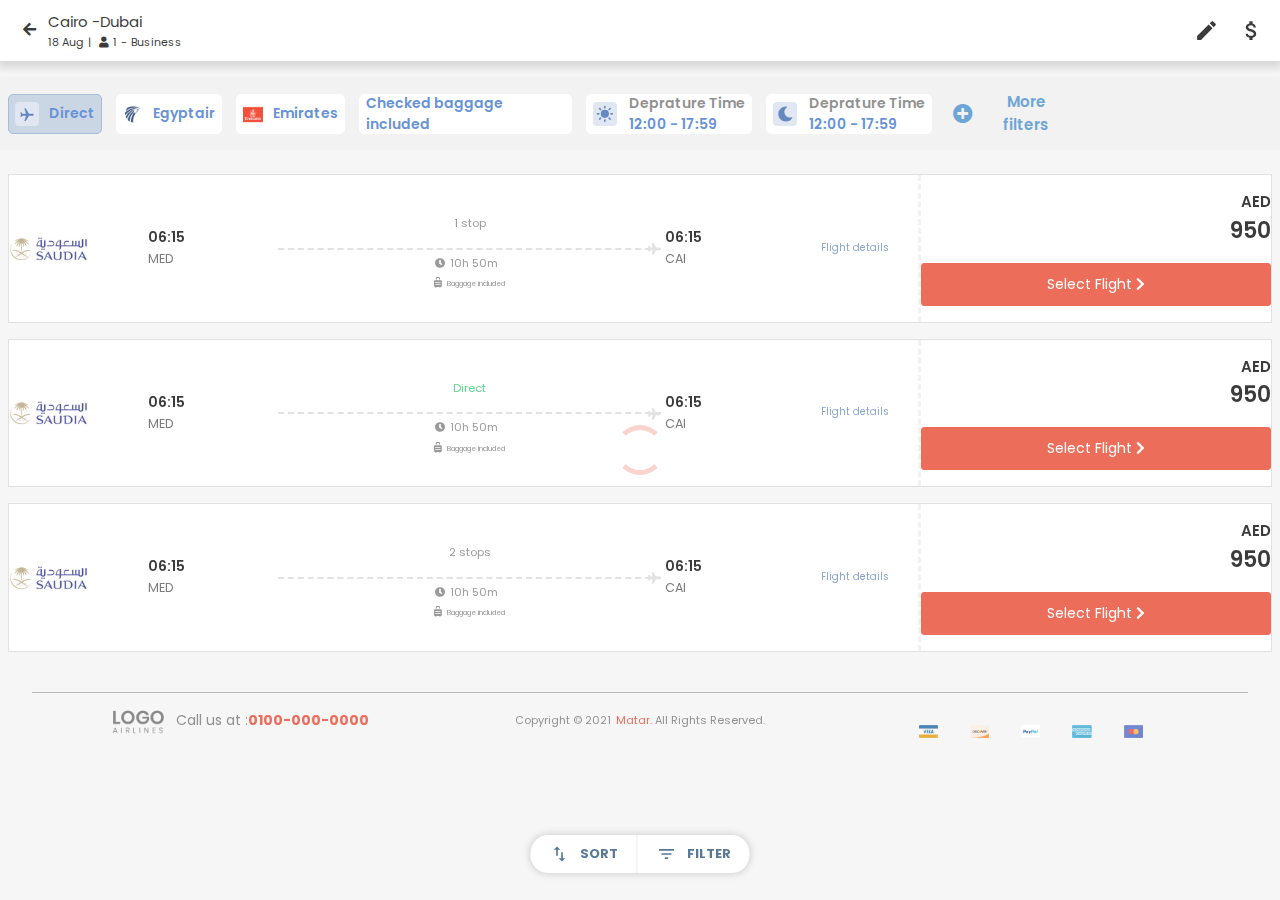
==== commit 37678065: "mobile filter screen" ====
--- a/index.html
+++ b/index.html
@@ -748,252 +748,34 @@
                 <div class="capin-section"> <span class="desc">Capin </span><span class="info">Economy</span></div>
                 <button class="modify-search">Modify search</button>
               </div>
-              <hr>
               <div class="quickly-filter-section">
-                <div class="container-fluid"> 
-                  <h2 class="header">
-                     Quickly filter your results:</h2>
-                  <div class="content">
-                    <div class="row"> 
-                      <div class="col-md-6">
-                        <div class="filter-pop"> <a href="">Direct</a><a href="">Checked baggage included</a></div>
-                      </div>
-                      <div class="col-md-6"> 
-                        <div class="show-pricingCalender"> <a href=""> <i class="far fa-calendar-alt"> </i>Show pricing calender<i class="fas fa-chevron-down"></i></a></div>
-                        <div class="search-menu"> 
-                          <div class="menu">
-                            <div class="header"> 
-                              <h6>MODIFY SEARCH </h6>
-                              <button class="cancel">Cancel</button>
-                            </div>
-                            <div class="nav-bar"> 
-                              <ul class="nav-list"> 
-                                <li class="nav-item active">One-way</li>
-                                <li class="nav-item">Round-trip</li>
-                                <li class="nav-item">Multi-city</li>
-                              </ul>
-                            </div>
-                            <div class="nav-container"> 
-                              <div class="menus">
-                                <div class="one-way menu active">
-                                  <div class="fly-to-from-section">
-                                    <div class="fly-to input-group">
-                                      <div class="input-group-text" id="basic-addon1">
-                                        <svg class="sc-gOhSNZ hJZzyW sc-hMqMXs llihTZ" focusable="false" color="inherit" fill="currentcolor" aria-hidden="true" role="presentation" viewBox="0 0 100 100" preserveAspectRatio="xMidYMid meet" width="24px" height="24px">
-                                          <path d="M50 1C22.9 1 1 22.9 1 50s21.9 49 49 49 49-21.9 49-49C99 23 77 1 50 1zm43.4 53.2C91.4 75 75 91.4 54.2 93.4l-1.5.2V73.3c0-1.5-1.2-2.7-2.7-2.7s-2.7 1.2-2.7 2.7v20.2l-1.5-.2C25 91.4 8.6 75 6.6 54.2l-.2-1.5h20.2c1.5 0 2.7-1.2 2.7-2.7s-1.2-2.7-2.7-2.7H6.4l.2-1.5C8.6 25 25 8.6 45.8 6.6l1.5-.2v18.1c0 1.5 1.2 2.7 2.7 2.7s2.7-1.2 2.7-2.7V6.4l1.5.2C75 8.6 91.4 25 93.4 45.8l.2 1.5H75.5c-1.5 0-2.7 1.2-2.7 2.7s1.2 2.7 2.7 2.7h18.1l-.2 1.5z"></path>
-                                        </svg>
-                                      </div>
-                                      <input class="form-control text-input" placeholder="Cairo" type="text" aria-describedby="basic-addon1">
-                                      <div class="toggle-menu">
-                                        <ul> 
-                                          <li>Cairo</li>
-                                          <li>Cairo</li>
-                                          <li>Cairo</li>
-                                          <li>Cairo</li>
-                                        </ul>
-                                      </div>
-                                    </div>
-                                    <div class="fly-from input-group">
-                                      <div class="input-group-text" id="basic-addon1">
-                                        <svg class="sc-jRnjsG dkpoRr sc-hMqMXs llihTZ" focusable="false" color="inherit" fill="currentcolor" aria-hidden="true" role="presentation" viewBox="0 0 100 100" preserveAspectRatio="xMidYMid meet" width="24px" height="24px">
-                                          <path d="M68.8 5.5c-5-2.6-10.4-4.2-16-4.5H50C27.7 1 9.7 19.1 9.7 41.4c0 10.7 4.3 20.9 11.8 28.4l23.7 27c2.4 2.6 6.4 2.9 9.1.5l.5-.5 23.7-27c1.1-1.1 6.9-9.3 7.2-9.8 10.4-19.6 2.8-44.1-16.9-54.5zm15.1 38.1c-.5 6.6-2.9 13-6.9 18.2l-.1.2c-.9 1.2-1.9 2.3-2.9 3.3L50 92.6 26.1 65.4c-1-1-2-2.2-3-3.4-4.6-5.9-7-13.2-7-20.7 0-18.8 15.2-34 34-34 .8 0 1.6 0 2.4.1 18.7 1.3 32.7 17.5 31.4 36.2z"></path>
-                                          <path d="M50 22.9c-10.2 0-18.5 8.3-18.5 18.5S39.8 59.9 50 59.9s18.5-8.3 18.5-18.5c-.1-10.2-8.3-18.5-18.5-18.5zm0 30.5c-6.7 0-12.1-5.4-12.1-12.1S43.3 29.2 50 29.2s12.1 5.4 12.1 12.1c0 6.7-5.4 12.1-12.1 12.1z"></path>
-                                        </svg>
-                                      </div>
-                                      <input class="form-control text-input" placeholder="Cairo" type="text" aria-describedby="basic-addon1">
-                                      <div class="toggle-menu">
-                                        <ul> 
-                                          <li>Cairo</li>
-                                          <li>Cairo</li>
-                                          <li>Cairo</li>
-                                          <li>Cairo</li>
-                                        </ul>
-                                      </div>
-                                    </div>
-                                  </div>
-                                  <div class="date-container">
-                                    <div class="input-group"> 
-                                      <div class="input-group-text" id="basic-addon1">
-                                        <svg class="sc-kJdAmE fTuJME sc-hMqMXs kDLzTc" focusable="false" color="gray850" fill="currentcolor" aria-hidden="true" role="presentation" viewBox="0 0 150 150" preserveAspectRatio="xMidYMid meet" width="24px" height="24px">
-                                          <path d="M91.1 71.2l23.5 18.9c1.1.9 1.7 2.2 1.7 3.6s-.6 2.7-1.8 3.6L91 115.8c-2 1.6-4.9 1.2-6.4-.8-1.6-2-1.2-4.9.8-6.4l13.1-10.3H37.8c-2.5 0-4.6-2.1-4.6-4.6s2.1-4.6 4.6-4.6h60.9L85.4 78.4c-1.9-1.7-2.1-4.6-.4-6.5 1.5-1.8 4.2-2.1 6.1-.7zM0 25.5v108c0 6.6 5.4 12 12 12h126c6.6 0 12-5.4 12-12v-108c0-6.6-5.4-12-12-12h-24v-6c0-1.7-1.3-3-3-3s-3 1.3-3 3v6H42v-6c0-1.7-1.3-3-3-3s-3 1.3-3 3v6H12c-6.6 0-12 5.4-12 12zm6 24h138v84c0 3.3-2.7 6-6 6H12c-3.3 0-6-2.7-6-6v-84zm0-24c0-3.3 2.7-6 6-6h24v6.8c-2.9 1.7-3.9 5.3-2.2 8.2 1.7 2.9 5.3 3.9 8.2 2.2 2.9-1.7 3.9-5.3 2.2-8.2-.5-.9-1.3-1.7-2.2-2.2v-6.8h66v6.8c-2.9 1.7-3.9 5.3-2.2 8.2s5.3 3.9 8.2 2.2c2.9-1.7 3.9-5.3 2.2-8.2-.5-.9-1.3-1.7-2.2-2.2v-6.8h24c3.3 0 6 2.7 6 6v18H6v-18z"></path>
-                                        </svg>
-                                      </div>
-                                      <input class="one form-control date-input" type="date" placeholder="Check In">
-                                    </div>
-                                    <div class="input-group">
-                                      <div class="two input-group-text" id="basic-addon1"> 
-                                        <svg class="sc-jBoNkH gTdONc sc-hMqMXs kDLzTc" focusable="false" color="gray850" fill="currentcolor" aria-hidden="true" role="presentation" viewBox="0 0 100 100" preserveAspectRatio="xMidYMid meet" width="24px" height="24px">
-                                          <path d="M40.6 73.9c1.2 1 2.8.8 3.8-.3 1-1.2.8-2.8-.3-3.8l-.1-.1-7.7-6.1h35.6c1.5 0 2.7-1.2 2.7-2.7s-1.2-2.7-2.7-2.7H36.1l7.8-6.3c1.2-1 1.4-2.6.4-3.8s-2.6-1.4-3.8-.4L26.8 58.8c-.6.5-1 1.3-1 2.2 0 .8.4 1.6 1 2.1l13.8 10.8z"></path>
-                                          <path d="M90.4 10.6H75V6.8c-.2-1.1-1.3-1.8-2.4-1.6-.8.2-1.4.8-1.6 1.6v3.8H28.8V6.8c-.2-1.1-1.3-1.8-2.4-1.6-.8.2-1.4.8-1.6 1.6v3.8H9.6C5.4 10.6 2 14 2 18.3v69.2c0 4.2 3.4 7.6 7.6 7.6h80.7c4.2 0 7.6-3.4 7.6-7.6V18.3c.1-4.3-3.3-7.7-7.5-7.7zm3.8 76.9c0 2.2-1.8 3.8-3.8 3.8H9.6c-2.2 0-3.8-1.8-3.8-3.8V33.6h88.4v53.9zm.1-57.7H5.8V18.3c0-2.2 1.8-3.8 3.8-3.8H25v4.4c-1.9 1.1-2.5 3.4-1.4 5.3s3.4 2.5 5.3 1.4 2.5-3.4 1.4-5.3c-.3-.6-.8-1.1-1.4-1.4v-4.4h42.3v4.4c-1.9 1.1-2.5 3.4-1.4 5.3s3.4 2.5 5.3 1.4 2.5-3.4 1.4-5.3c-.3-.6-.8-1.1-1.4-1.4v-4.4h15.4c2.2 0 3.8 1.8 3.8 3.8v11.5z"></path>
-                                        </svg>
-                                      </div>
-                                      <input class="form-control date-input" type="date" placeholder="Check Out" disabled>
-                                    </div>
-                                  </div>
-                                </div>
-                                <div class="round-trip menu">
-                                  <div class="fly-to-from-section">
-                                    <div class="fly-to input-group">
-                                      <div class="input-group-text" id="basic-addon1">
-                                        <svg class="sc-gOhSNZ hJZzyW sc-hMqMXs llihTZ" focusable="false" color="inherit" fill="currentcolor" aria-hidden="true" role="presentation" viewBox="0 0 100 100" preserveAspectRatio="xMidYMid meet" width="24px" height="24px">
-                                          <path d="M50 1C22.9 1 1 22.9 1 50s21.9 49 49 49 49-21.9 49-49C99 23 77 1 50 1zm43.4 53.2C91.4 75 75 91.4 54.2 93.4l-1.5.2V73.3c0-1.5-1.2-2.7-2.7-2.7s-2.7 1.2-2.7 2.7v20.2l-1.5-.2C25 91.4 8.6 75 6.6 54.2l-.2-1.5h20.2c1.5 0 2.7-1.2 2.7-2.7s-1.2-2.7-2.7-2.7H6.4l.2-1.5C8.6 25 25 8.6 45.8 6.6l1.5-.2v18.1c0 1.5 1.2 2.7 2.7 2.7s2.7-1.2 2.7-2.7V6.4l1.5.2C75 8.6 91.4 25 93.4 45.8l.2 1.5H75.5c-1.5 0-2.7 1.2-2.7 2.7s1.2 2.7 2.7 2.7h18.1l-.2 1.5z"></path>
-                                        </svg>
-                                      </div>
-                                      <input class="form-control text-input" placeholder="Cairo" type="text" aria-describedby="basic-addon1">
-                                      <div class="toggle-menu">
-                                        <ul> 
-                                          <li>Cairo</li>
-                                          <li>Cairo</li>
-                                          <li>Cairo</li>
-                                          <li>Cairo</li>
-                                        </ul>
-                                      </div>
-                                    </div>
-                                    <div class="fly-from input-group">
-                                      <div class="input-group-text" id="basic-addon1">
-                                        <svg class="sc-jRnjsG dkpoRr sc-hMqMXs llihTZ" focusable="false" color="inherit" fill="currentcolor" aria-hidden="true" role="presentation" viewBox="0 0 100 100" preserveAspectRatio="xMidYMid meet" width="24px" height="24px">
-                                          <path d="M68.8 5.5c-5-2.6-10.4-4.2-16-4.5H50C27.7 1 9.7 19.1 9.7 41.4c0 10.7 4.3 20.9 11.8 28.4l23.7 27c2.4 2.6 6.4 2.9 9.1.5l.5-.5 23.7-27c1.1-1.1 6.9-9.3 7.2-9.8 10.4-19.6 2.8-44.1-16.9-54.5zm15.1 38.1c-.5 6.6-2.9 13-6.9 18.2l-.1.2c-.9 1.2-1.9 2.3-2.9 3.3L50 92.6 26.1 65.4c-1-1-2-2.2-3-3.4-4.6-5.9-7-13.2-7-20.7 0-18.8 15.2-34 34-34 .8 0 1.6 0 2.4.1 18.7 1.3 32.7 17.5 31.4 36.2z"></path>
-                                          <path d="M50 22.9c-10.2 0-18.5 8.3-18.5 18.5S39.8 59.9 50 59.9s18.5-8.3 18.5-18.5c-.1-10.2-8.3-18.5-18.5-18.5zm0 30.5c-6.7 0-12.1-5.4-12.1-12.1S43.3 29.2 50 29.2s12.1 5.4 12.1 12.1c0 6.7-5.4 12.1-12.1 12.1z"></path>
-                                        </svg>
-                                      </div>
-                                      <input class="form-control text-input" placeholder="Cairo" type="text" aria-describedby="basic-addon1">
-                                      <div class="toggle-menu">
-                                        <ul> 
-                                          <li>Cairo</li>
-                                          <li>Cairo</li>
-                                          <li>Cairo</li>
-                                          <li>Cairo</li>
-                                        </ul>
-                                      </div>
-                                    </div>
-                                  </div>
-                                  <div class="date-container">
-                                    <div class="input-group"> 
-                                      <div class="input-group-text" id="basic-addon1">
-                                        <svg class="sc-kJdAmE fTuJME sc-hMqMXs kDLzTc" focusable="false" color="gray850" fill="currentcolor" aria-hidden="true" role="presentation" viewBox="0 0 150 150" preserveAspectRatio="xMidYMid meet" width="24px" height="24px">
-                                          <path d="M91.1 71.2l23.5 18.9c1.1.9 1.7 2.2 1.7 3.6s-.6 2.7-1.8 3.6L91 115.8c-2 1.6-4.9 1.2-6.4-.8-1.6-2-1.2-4.9.8-6.4l13.1-10.3H37.8c-2.5 0-4.6-2.1-4.6-4.6s2.1-4.6 4.6-4.6h60.9L85.4 78.4c-1.9-1.7-2.1-4.6-.4-6.5 1.5-1.8 4.2-2.1 6.1-.7zM0 25.5v108c0 6.6 5.4 12 12 12h126c6.6 0 12-5.4 12-12v-108c0-6.6-5.4-12-12-12h-24v-6c0-1.7-1.3-3-3-3s-3 1.3-3 3v6H42v-6c0-1.7-1.3-3-3-3s-3 1.3-3 3v6H12c-6.6 0-12 5.4-12 12zm6 24h138v84c0 3.3-2.7 6-6 6H12c-3.3 0-6-2.7-6-6v-84zm0-24c0-3.3 2.7-6 6-6h24v6.8c-2.9 1.7-3.9 5.3-2.2 8.2 1.7 2.9 5.3 3.9 8.2 2.2 2.9-1.7 3.9-5.3 2.2-8.2-.5-.9-1.3-1.7-2.2-2.2v-6.8h66v6.8c-2.9 1.7-3.9 5.3-2.2 8.2s5.3 3.9 8.2 2.2c2.9-1.7 3.9-5.3 2.2-8.2-.5-.9-1.3-1.7-2.2-2.2v-6.8h24c3.3 0 6 2.7 6 6v18H6v-18z"></path>
-                                        </svg>
-                                      </div>
-                                      <input class="one form-control date-input" type="date" placeholder="Check In">
-                                    </div>
-                                    <div class="input-group">
-                                      <div class="two input-group-text" id="basic-addon1"> 
-                                        <svg class="sc-jBoNkH gTdONc sc-hMqMXs kDLzTc" focusable="false" color="gray850" fill="currentcolor" aria-hidden="true" role="presentation" viewBox="0 0 100 100" preserveAspectRatio="xMidYMid meet" width="24px" height="24px">
-                                          <path d="M40.6 73.9c1.2 1 2.8.8 3.8-.3 1-1.2.8-2.8-.3-3.8l-.1-.1-7.7-6.1h35.6c1.5 0 2.7-1.2 2.7-2.7s-1.2-2.7-2.7-2.7H36.1l7.8-6.3c1.2-1 1.4-2.6.4-3.8s-2.6-1.4-3.8-.4L26.8 58.8c-.6.5-1 1.3-1 2.2 0 .8.4 1.6 1 2.1l13.8 10.8z"></path>
-                                          <path d="M90.4 10.6H75V6.8c-.2-1.1-1.3-1.8-2.4-1.6-.8.2-1.4.8-1.6 1.6v3.8H28.8V6.8c-.2-1.1-1.3-1.8-2.4-1.6-.8.2-1.4.8-1.6 1.6v3.8H9.6C5.4 10.6 2 14 2 18.3v69.2c0 4.2 3.4 7.6 7.6 7.6h80.7c4.2 0 7.6-3.4 7.6-7.6V18.3c.1-4.3-3.3-7.7-7.5-7.7zm3.8 76.9c0 2.2-1.8 3.8-3.8 3.8H9.6c-2.2 0-3.8-1.8-3.8-3.8V33.6h88.4v53.9zm.1-57.7H5.8V18.3c0-2.2 1.8-3.8 3.8-3.8H25v4.4c-1.9 1.1-2.5 3.4-1.4 5.3s3.4 2.5 5.3 1.4 2.5-3.4 1.4-5.3c-.3-.6-.8-1.1-1.4-1.4v-4.4h42.3v4.4c-1.9 1.1-2.5 3.4-1.4 5.3s3.4 2.5 5.3 1.4 2.5-3.4 1.4-5.3c-.3-.6-.8-1.1-1.4-1.4v-4.4h15.4c2.2 0 3.8 1.8 3.8 3.8v11.5z"></path>
-                                        </svg>
-                                      </div>
-                                      <input class="form-control date-input" type="date" placeholder="Check Out">
-                                    </div>
-                                  </div>
-                                </div>
-                                <div class="multi-trip menu">
-                                  <div class="fly-to-from-section">
-                                    <div class="fly-to input-group">
-                                      <div class="input-group-text" id="basic-addon1">
-                                        <svg class="sc-gOhSNZ hJZzyW sc-hMqMXs llihTZ" focusable="false" color="inherit" fill="currentcolor" aria-hidden="true" role="presentation" viewBox="0 0 100 100" preserveAspectRatio="xMidYMid meet" width="24px" height="24px">
-                                          <path d="M50 1C22.9 1 1 22.9 1 50s21.9 49 49 49 49-21.9 49-49C99 23 77 1 50 1zm43.4 53.2C91.4 75 75 91.4 54.2 93.4l-1.5.2V73.3c0-1.5-1.2-2.7-2.7-2.7s-2.7 1.2-2.7 2.7v20.2l-1.5-.2C25 91.4 8.6 75 6.6 54.2l-.2-1.5h20.2c1.5 0 2.7-1.2 2.7-2.7s-1.2-2.7-2.7-2.7H6.4l.2-1.5C8.6 25 25 8.6 45.8 6.6l1.5-.2v18.1c0 1.5 1.2 2.7 2.7 2.7s2.7-1.2 2.7-2.7V6.4l1.5.2C75 8.6 91.4 25 93.4 45.8l.2 1.5H75.5c-1.5 0-2.7 1.2-2.7 2.7s1.2 2.7 2.7 2.7h18.1l-.2 1.5z"></path>
-                                        </svg>
-                                      </div>
-                                      <input class="form-control text-input" placeholder="Cairo" type="text" aria-describedby="basic-addon1">
-                                      <div class="toggle-menu">
-                                        <ul> 
-                                          <li>Cairo</li>
-                                          <li>Cairo</li>
-                                          <li>Cairo</li>
-                                          <li>Cairo</li>
-                                        </ul>
-                                      </div>
-                                    </div>
-                                    <div class="fly-from input-group">
-                                      <div class="input-group-text" id="basic-addon1">
-                                        <svg class="sc-jRnjsG dkpoRr sc-hMqMXs llihTZ" focusable="false" color="inherit" fill="currentcolor" aria-hidden="true" role="presentation" viewBox="0 0 100 100" preserveAspectRatio="xMidYMid meet" width="24px" height="24px">
-                                          <path d="M68.8 5.5c-5-2.6-10.4-4.2-16-4.5H50C27.7 1 9.7 19.1 9.7 41.4c0 10.7 4.3 20.9 11.8 28.4l23.7 27c2.4 2.6 6.4 2.9 9.1.5l.5-.5 23.7-27c1.1-1.1 6.9-9.3 7.2-9.8 10.4-19.6 2.8-44.1-16.9-54.5zm15.1 38.1c-.5 6.6-2.9 13-6.9 18.2l-.1.2c-.9 1.2-1.9 2.3-2.9 3.3L50 92.6 26.1 65.4c-1-1-2-2.2-3-3.4-4.6-5.9-7-13.2-7-20.7 0-18.8 15.2-34 34-34 .8 0 1.6 0 2.4.1 18.7 1.3 32.7 17.5 31.4 36.2z"></path>
-                                          <path d="M50 22.9c-10.2 0-18.5 8.3-18.5 18.5S39.8 59.9 50 59.9s18.5-8.3 18.5-18.5c-.1-10.2-8.3-18.5-18.5-18.5zm0 30.5c-6.7 0-12.1-5.4-12.1-12.1S43.3 29.2 50 29.2s12.1 5.4 12.1 12.1c0 6.7-5.4 12.1-12.1 12.1z"></path>
-                                        </svg>
-                                      </div>
-                                      <input class="form-control text-input" placeholder="Cairo" type="text" aria-describedby="basic-addon1">
-                                      <div class="toggle-menu">
-                                        <ul> 
-                                          <li>Cairo</li>
-                                          <li>Cairo</li>
-                                          <li>Cairo</li>
-                                          <li>Cairo</li>
-                                        </ul>
-                                      </div>
-                                    </div>
-                                  </div>
-                                  <div class="date-container">
-                                    <div class="input-group"> 
-                                      <div class="input-group-text" id="basic-addon1">
-                                        <svg class="sc-kJdAmE fTuJME sc-hMqMXs kDLzTc" focusable="false" color="gray850" fill="currentcolor" aria-hidden="true" role="presentation" viewBox="0 0 150 150" preserveAspectRatio="xMidYMid meet" width="24px" height="24px">
-                                          <path d="M91.1 71.2l23.5 18.9c1.1.9 1.7 2.2 1.7 3.6s-.6 2.7-1.8 3.6L91 115.8c-2 1.6-4.9 1.2-6.4-.8-1.6-2-1.2-4.9.8-6.4l13.1-10.3H37.8c-2.5 0-4.6-2.1-4.6-4.6s2.1-4.6 4.6-4.6h60.9L85.4 78.4c-1.9-1.7-2.1-4.6-.4-6.5 1.5-1.8 4.2-2.1 6.1-.7zM0 25.5v108c0 6.6 5.4 12 12 12h126c6.6 0 12-5.4 12-12v-108c0-6.6-5.4-12-12-12h-24v-6c0-1.7-1.3-3-3-3s-3 1.3-3 3v6H42v-6c0-1.7-1.3-3-3-3s-3 1.3-3 3v6H12c-6.6 0-12 5.4-12 12zm6 24h138v84c0 3.3-2.7 6-6 6H12c-3.3 0-6-2.7-6-6v-84zm0-24c0-3.3 2.7-6 6-6h24v6.8c-2.9 1.7-3.9 5.3-2.2 8.2 1.7 2.9 5.3 3.9 8.2 2.2 2.9-1.7 3.9-5.3 2.2-8.2-.5-.9-1.3-1.7-2.2-2.2v-6.8h66v6.8c-2.9 1.7-3.9 5.3-2.2 8.2s5.3 3.9 8.2 2.2c2.9-1.7 3.9-5.3 2.2-8.2-.5-.9-1.3-1.7-2.2-2.2v-6.8h24c3.3 0 6 2.7 6 6v18H6v-18z"></path>
-                                        </svg>
-                                      </div>
-                                      <input class="one form-control date-input" type="date" placeholder="Check In">
-                                    </div>
-                                    <div class="input-group">
-                                      <div class="two input-group-text" id="basic-addon1"> 
-                                        <svg class="sc-jBoNkH gTdONc sc-hMqMXs kDLzTc" focusable="false" color="gray850" fill="currentcolor" aria-hidden="true" role="presentation" viewBox="0 0 100 100" preserveAspectRatio="xMidYMid meet" width="24px" height="24px">
-                                          <path d="M40.6 73.9c1.2 1 2.8.8 3.8-.3 1-1.2.8-2.8-.3-3.8l-.1-.1-7.7-6.1h35.6c1.5 0 2.7-1.2 2.7-2.7s-1.2-2.7-2.7-2.7H36.1l7.8-6.3c1.2-1 1.4-2.6.4-3.8s-2.6-1.4-3.8-.4L26.8 58.8c-.6.5-1 1.3-1 2.2 0 .8.4 1.6 1 2.1l13.8 10.8z"></path>
-                                          <path d="M90.4 10.6H75V6.8c-.2-1.1-1.3-1.8-2.4-1.6-.8.2-1.4.8-1.6 1.6v3.8H28.8V6.8c-.2-1.1-1.3-1.8-2.4-1.6-.8.2-1.4.8-1.6 1.6v3.8H9.6C5.4 10.6 2 14 2 18.3v69.2c0 4.2 3.4 7.6 7.6 7.6h80.7c4.2 0 7.6-3.4 7.6-7.6V18.3c.1-4.3-3.3-7.7-7.5-7.7zm3.8 76.9c0 2.2-1.8 3.8-3.8 3.8H9.6c-2.2 0-3.8-1.8-3.8-3.8V33.6h88.4v53.9zm.1-57.7H5.8V18.3c0-2.2 1.8-3.8 3.8-3.8H25v4.4c-1.9 1.1-2.5 3.4-1.4 5.3s3.4 2.5 5.3 1.4 2.5-3.4 1.4-5.3c-.3-.6-.8-1.1-1.4-1.4v-4.4h42.3v4.4c-1.9 1.1-2.5 3.4-1.4 5.3s3.4 2.5 5.3 1.4 2.5-3.4 1.4-5.3c-.3-.6-.8-1.1-1.4-1.4v-4.4h15.4c2.2 0 3.8 1.8 3.8 3.8v11.5z"></path>
-                                        </svg>
-                                      </div>
-                                      <input class="form-control date-input" type="date" placeholder="Check Out" disabled>
-                                    </div>
-                                  </div>
-                                </div>
+                <div class="disktop-filter-menu">
+                  <div class="container-fluid"> 
+                    <h2 class="header">
+                       Quickly filter your results:</h2>
+                    <div class="content">
+                      <div class="row"> 
+                        <div class="col-md-6">
+                          <div class="filter-pop"> <a href="">Direct</a><a href="">Checked baggage included</a></div>
+                        </div>
+                        <div class="col-md-6"> 
+                          <div class="show-pricingCalender"> <a href=""> <i class="far fa-calendar-alt"> </i>Show pricing calender<i class="fas fa-chevron-down"></i></a></div>
+                          <div class="search-menu"> 
+                            <div class="menu">
+                              <div class="header"> 
+                                <h6>MODIFY SEARCH </h6>
+                                <button class="cancel">Cancel</button>
                               </div>
-                              <div class="flight-kind-passengersCount">
-                                <div class="flight-kind">
-                                  <div class="header"> <span class="kind">Economy</span><i class="fas fa-chevron-down"></i></div>
-                                  <div class="toggle-menu"> 
-                                    <ul> 
-                                      <li>Economy</li>
-                                      <li>Premium Economy</li>
-                                      <li>Business</li>
-                                      <li>First </li>
-                                    </ul>
-                                  </div>
-                                </div>
-                                <div class="passenger-count">
-                                  <div class="header"><span class="passengers"><span class="count">1 </span>Passenger</span><i class="fas fa-chevron-down"></i></div>
-                                  <div class="toggle-menu"> 
-                                    <ul> 
-                                      <li>Adults(12+ years)
-                                        <div class="count">
-                                          <button class="increas">+</button>
-                                          <input type="text" value="1">
-                                          <button class="decreas disabled">-    </button>
-                                        </div>
-                                      </li>
-                                      <li>Children (2-11 years)
-                                        <div class="count">
-                                          <button class="increas">+</button>
-                                          <input type="text" value="0">
-                                          <button class="decreas disabled">-</button>
-                                        </div>
-                                      </li>
-                                      <li>infants(Under 2 yaers)
-                                        <div class="count">
-                                          <button class="increas">+</button>
-                                          <input type="text" value="0">
-                                          <button class="decreas disabled">-</button>
-                                        </div>
-                                      </li>
-                                    </ul>
-                                  </div>
-                                </div>
+                              <div class="nav-bar"> 
+                                <ul class="nav-list"> 
+                                  <li class="nav-item active">One-way</li>
+                                  <li class="nav-item">Round-trip</li>
+                                  <li class="nav-item">Multi-city</li>
+                                </ul>
                               </div>
-                              <div class="search-flight">
-                                <button class="search-flight-btn"><i class="fas fa-search"></i>Search Flight</button>
-                              </div>
-                            </div>
-                            <div class="flights-menu">
-                              <div class="flights-meuns-container">
-                                <div class="flight">
-                                  <div class="header"> <span class="title"> <i class="fas fa-plane"></i>Flight</span><span class="flight-count">2</span><span class="line"></span></div>
-                                  <div class="body">
+                              <div class="nav-container"> 
+                                <div class="menus">
+                                  <div class="one-way menu active">
                                     <div class="fly-to-from-section">
                                       <div class="fly-to input-group">
                                         <div class="input-group-text" id="basic-addon1">
@@ -1001,7 +783,7 @@
                                             <path d="M50 1C22.9 1 1 22.9 1 50s21.9 49 49 49 49-21.9 49-49C99 23 77 1 50 1zm43.4 53.2C91.4 75 75 91.4 54.2 93.4l-1.5.2V73.3c0-1.5-1.2-2.7-2.7-2.7s-2.7 1.2-2.7 2.7v20.2l-1.5-.2C25 91.4 8.6 75 6.6 54.2l-.2-1.5h20.2c1.5 0 2.7-1.2 2.7-2.7s-1.2-2.7-2.7-2.7H6.4l.2-1.5C8.6 25 25 8.6 45.8 6.6l1.5-.2v18.1c0 1.5 1.2 2.7 2.7 2.7s2.7-1.2 2.7-2.7V6.4l1.5.2C75 8.6 91.4 25 93.4 45.8l.2 1.5H75.5c-1.5 0-2.7 1.2-2.7 2.7s1.2 2.7 2.7 2.7h18.1l-.2 1.5z"></path>
                                           </svg>
                                         </div>
-                                        <input class="form-control input-text" placeholder="Cairo" type="text" aria-describedby="basic-addon1">
+                                        <input class="form-control text-input" placeholder="Cairo" type="text" aria-describedby="basic-addon1">
                                         <div class="toggle-menu">
                                           <ul> 
                                             <li>Cairo</li>
@@ -1018,7 +800,7 @@
                                             <path d="M50 22.9c-10.2 0-18.5 8.3-18.5 18.5S39.8 59.9 50 59.9s18.5-8.3 18.5-18.5c-.1-10.2-8.3-18.5-18.5-18.5zm0 30.5c-6.7 0-12.1-5.4-12.1-12.1S43.3 29.2 50 29.2s12.1 5.4 12.1 12.1c0 6.7-5.4 12.1-12.1 12.1z"></path>
                                           </svg>
                                         </div>
-                                        <input class="form-control input-text" placeholder="Cairo" type="text" aria-describedby="basic-addon1">
+                                        <input class="form-control text-input" placeholder="Cairo" type="text" aria-describedby="basic-addon1">
                                         <div class="toggle-menu">
                                           <ul> 
                                             <li>Cairo</li>
@@ -1036,80 +818,359 @@
                                             <path d="M91.1 71.2l23.5 18.9c1.1.9 1.7 2.2 1.7 3.6s-.6 2.7-1.8 3.6L91 115.8c-2 1.6-4.9 1.2-6.4-.8-1.6-2-1.2-4.9.8-6.4l13.1-10.3H37.8c-2.5 0-4.6-2.1-4.6-4.6s2.1-4.6 4.6-4.6h60.9L85.4 78.4c-1.9-1.7-2.1-4.6-.4-6.5 1.5-1.8 4.2-2.1 6.1-.7zM0 25.5v108c0 6.6 5.4 12 12 12h126c6.6 0 12-5.4 12-12v-108c0-6.6-5.4-12-12-12h-24v-6c0-1.7-1.3-3-3-3s-3 1.3-3 3v6H42v-6c0-1.7-1.3-3-3-3s-3 1.3-3 3v6H12c-6.6 0-12 5.4-12 12zm6 24h138v84c0 3.3-2.7 6-6 6H12c-3.3 0-6-2.7-6-6v-84zm0-24c0-3.3 2.7-6 6-6h24v6.8c-2.9 1.7-3.9 5.3-2.2 8.2 1.7 2.9 5.3 3.9 8.2 2.2 2.9-1.7 3.9-5.3 2.2-8.2-.5-.9-1.3-1.7-2.2-2.2v-6.8h66v6.8c-2.9 1.7-3.9 5.3-2.2 8.2s5.3 3.9 8.2 2.2c2.9-1.7 3.9-5.3 2.2-8.2-.5-.9-1.3-1.7-2.2-2.2v-6.8h24c3.3 0 6 2.7 6 6v18H6v-18z"></path>
                                           </svg>
                                         </div>
-                                        <input class="form-control" type="date" placeholder="Check Out">
+                                        <input class="one form-control date-input" type="date" placeholder="Check In">
+                                      </div>
+                                      <div class="input-group">
+                                        <div class="two input-group-text" id="basic-addon1"> 
+                                          <svg class="sc-jBoNkH gTdONc sc-hMqMXs kDLzTc" focusable="false" color="gray850" fill="currentcolor" aria-hidden="true" role="presentation" viewBox="0 0 100 100" preserveAspectRatio="xMidYMid meet" width="24px" height="24px">
+                                            <path d="M40.6 73.9c1.2 1 2.8.8 3.8-.3 1-1.2.8-2.8-.3-3.8l-.1-.1-7.7-6.1h35.6c1.5 0 2.7-1.2 2.7-2.7s-1.2-2.7-2.7-2.7H36.1l7.8-6.3c1.2-1 1.4-2.6.4-3.8s-2.6-1.4-3.8-.4L26.8 58.8c-.6.5-1 1.3-1 2.2 0 .8.4 1.6 1 2.1l13.8 10.8z"></path>
+                                            <path d="M90.4 10.6H75V6.8c-.2-1.1-1.3-1.8-2.4-1.6-.8.2-1.4.8-1.6 1.6v3.8H28.8V6.8c-.2-1.1-1.3-1.8-2.4-1.6-.8.2-1.4.8-1.6 1.6v3.8H9.6C5.4 10.6 2 14 2 18.3v69.2c0 4.2 3.4 7.6 7.6 7.6h80.7c4.2 0 7.6-3.4 7.6-7.6V18.3c.1-4.3-3.3-7.7-7.5-7.7zm3.8 76.9c0 2.2-1.8 3.8-3.8 3.8H9.6c-2.2 0-3.8-1.8-3.8-3.8V33.6h88.4v53.9zm.1-57.7H5.8V18.3c0-2.2 1.8-3.8 3.8-3.8H25v4.4c-1.9 1.1-2.5 3.4-1.4 5.3s3.4 2.5 5.3 1.4 2.5-3.4 1.4-5.3c-.3-.6-.8-1.1-1.4-1.4v-4.4h42.3v4.4c-1.9 1.1-2.5 3.4-1.4 5.3s3.4 2.5 5.3 1.4 2.5-3.4 1.4-5.3c-.3-.6-.8-1.1-1.4-1.4v-4.4h15.4c2.2 0 3.8 1.8 3.8 3.8v11.5z"></path>
+                                          </svg>
+                                        </div>
+                                        <input class="form-control date-input" type="date" placeholder="Check Out" disabled>
                                       </div>
                                     </div>
-                                    <div class="delete-flight" style="opacity:0;pointer-events:none"> 
-                                      <button> <i class="fas fa-times"></i></button>
+                                  </div>
+                                  <div class="round-trip menu">
+                                    <div class="fly-to-from-section">
+                                      <div class="fly-to input-group">
+                                        <div class="input-group-text" id="basic-addon1">
+                                          <svg class="sc-gOhSNZ hJZzyW sc-hMqMXs llihTZ" focusable="false" color="inherit" fill="currentcolor" aria-hidden="true" role="presentation" viewBox="0 0 100 100" preserveAspectRatio="xMidYMid meet" width="24px" height="24px">
+                                            <path d="M50 1C22.9 1 1 22.9 1 50s21.9 49 49 49 49-21.9 49-49C99 23 77 1 50 1zm43.4 53.2C91.4 75 75 91.4 54.2 93.4l-1.5.2V73.3c0-1.5-1.2-2.7-2.7-2.7s-2.7 1.2-2.7 2.7v20.2l-1.5-.2C25 91.4 8.6 75 6.6 54.2l-.2-1.5h20.2c1.5 0 2.7-1.2 2.7-2.7s-1.2-2.7-2.7-2.7H6.4l.2-1.5C8.6 25 25 8.6 45.8 6.6l1.5-.2v18.1c0 1.5 1.2 2.7 2.7 2.7s2.7-1.2 2.7-2.7V6.4l1.5.2C75 8.6 91.4 25 93.4 45.8l.2 1.5H75.5c-1.5 0-2.7 1.2-2.7 2.7s1.2 2.7 2.7 2.7h18.1l-.2 1.5z"></path>
+                                          </svg>
+                                        </div>
+                                        <input class="form-control text-input" placeholder="Cairo" type="text" aria-describedby="basic-addon1">
+                                        <div class="toggle-menu">
+                                          <ul> 
+                                            <li>Cairo</li>
+                                            <li>Cairo</li>
+                                            <li>Cairo</li>
+                                            <li>Cairo</li>
+                                          </ul>
+                                        </div>
+                                      </div>
+                                      <div class="fly-from input-group">
+                                        <div class="input-group-text" id="basic-addon1">
+                                          <svg class="sc-jRnjsG dkpoRr sc-hMqMXs llihTZ" focusable="false" color="inherit" fill="currentcolor" aria-hidden="true" role="presentation" viewBox="0 0 100 100" preserveAspectRatio="xMidYMid meet" width="24px" height="24px">
+                                            <path d="M68.8 5.5c-5-2.6-10.4-4.2-16-4.5H50C27.7 1 9.7 19.1 9.7 41.4c0 10.7 4.3 20.9 11.8 28.4l23.7 27c2.4 2.6 6.4 2.9 9.1.5l.5-.5 23.7-27c1.1-1.1 6.9-9.3 7.2-9.8 10.4-19.6 2.8-44.1-16.9-54.5zm15.1 38.1c-.5 6.6-2.9 13-6.9 18.2l-.1.2c-.9 1.2-1.9 2.3-2.9 3.3L50 92.6 26.1 65.4c-1-1-2-2.2-3-3.4-4.6-5.9-7-13.2-7-20.7 0-18.8 15.2-34 34-34 .8 0 1.6 0 2.4.1 18.7 1.3 32.7 17.5 31.4 36.2z"></path>
+                                            <path d="M50 22.9c-10.2 0-18.5 8.3-18.5 18.5S39.8 59.9 50 59.9s18.5-8.3 18.5-18.5c-.1-10.2-8.3-18.5-18.5-18.5zm0 30.5c-6.7 0-12.1-5.4-12.1-12.1S43.3 29.2 50 29.2s12.1 5.4 12.1 12.1c0 6.7-5.4 12.1-12.1 12.1z"></path>
+                                          </svg>
+                                        </div>
+                                        <input class="form-control text-input" placeholder="Cairo" type="text" aria-describedby="basic-addon1">
+                                        <div class="toggle-menu">
+                                          <ul> 
+                                            <li>Cairo</li>
+                                            <li>Cairo</li>
+                                            <li>Cairo</li>
+                                            <li>Cairo</li>
+                                          </ul>
+                                        </div>
+                                      </div>
+                                    </div>
+                                    <div class="date-container">
+                                      <div class="input-group"> 
+                                        <div class="input-group-text" id="basic-addon1">
+                                          <svg class="sc-kJdAmE fTuJME sc-hMqMXs kDLzTc" focusable="false" color="gray850" fill="currentcolor" aria-hidden="true" role="presentation" viewBox="0 0 150 150" preserveAspectRatio="xMidYMid meet" width="24px" height="24px">
+                                            <path d="M91.1 71.2l23.5 18.9c1.1.9 1.7 2.2 1.7 3.6s-.6 2.7-1.8 3.6L91 115.8c-2 1.6-4.9 1.2-6.4-.8-1.6-2-1.2-4.9.8-6.4l13.1-10.3H37.8c-2.5 0-4.6-2.1-4.6-4.6s2.1-4.6 4.6-4.6h60.9L85.4 78.4c-1.9-1.7-2.1-4.6-.4-6.5 1.5-1.8 4.2-2.1 6.1-.7zM0 25.5v108c0 6.6 5.4 12 12 12h126c6.6 0 12-5.4 12-12v-108c0-6.6-5.4-12-12-12h-24v-6c0-1.7-1.3-3-3-3s-3 1.3-3 3v6H42v-6c0-1.7-1.3-3-3-3s-3 1.3-3 3v6H12c-6.6 0-12 5.4-12 12zm6 24h138v84c0 3.3-2.7 6-6 6H12c-3.3 0-6-2.7-6-6v-84zm0-24c0-3.3 2.7-6 6-6h24v6.8c-2.9 1.7-3.9 5.3-2.2 8.2 1.7 2.9 5.3 3.9 8.2 2.2 2.9-1.7 3.9-5.3 2.2-8.2-.5-.9-1.3-1.7-2.2-2.2v-6.8h66v6.8c-2.9 1.7-3.9 5.3-2.2 8.2s5.3 3.9 8.2 2.2c2.9-1.7 3.9-5.3 2.2-8.2-.5-.9-1.3-1.7-2.2-2.2v-6.8h24c3.3 0 6 2.7 6 6v18H6v-18z"></path>
+                                          </svg>
+                                        </div>
+                                        <input class="one form-control date-input" type="date" placeholder="Check In">
+                                      </div>
+                                      <div class="input-group">
+                                        <div class="two input-group-text" id="basic-addon1"> 
+                                          <svg class="sc-jBoNkH gTdONc sc-hMqMXs kDLzTc" focusable="false" color="gray850" fill="currentcolor" aria-hidden="true" role="presentation" viewBox="0 0 100 100" preserveAspectRatio="xMidYMid meet" width="24px" height="24px">
+                                            <path d="M40.6 73.9c1.2 1 2.8.8 3.8-.3 1-1.2.8-2.8-.3-3.8l-.1-.1-7.7-6.1h35.6c1.5 0 2.7-1.2 2.7-2.7s-1.2-2.7-2.7-2.7H36.1l7.8-6.3c1.2-1 1.4-2.6.4-3.8s-2.6-1.4-3.8-.4L26.8 58.8c-.6.5-1 1.3-1 2.2 0 .8.4 1.6 1 2.1l13.8 10.8z"></path>
+                                            <path d="M90.4 10.6H75V6.8c-.2-1.1-1.3-1.8-2.4-1.6-.8.2-1.4.8-1.6 1.6v3.8H28.8V6.8c-.2-1.1-1.3-1.8-2.4-1.6-.8.2-1.4.8-1.6 1.6v3.8H9.6C5.4 10.6 2 14 2 18.3v69.2c0 4.2 3.4 7.6 7.6 7.6h80.7c4.2 0 7.6-3.4 7.6-7.6V18.3c.1-4.3-3.3-7.7-7.5-7.7zm3.8 76.9c0 2.2-1.8 3.8-3.8 3.8H9.6c-2.2 0-3.8-1.8-3.8-3.8V33.6h88.4v53.9zm.1-57.7H5.8V18.3c0-2.2 1.8-3.8 3.8-3.8H25v4.4c-1.9 1.1-2.5 3.4-1.4 5.3s3.4 2.5 5.3 1.4 2.5-3.4 1.4-5.3c-.3-.6-.8-1.1-1.4-1.4v-4.4h42.3v4.4c-1.9 1.1-2.5 3.4-1.4 5.3s3.4 2.5 5.3 1.4 2.5-3.4 1.4-5.3c-.3-.6-.8-1.1-1.4-1.4v-4.4h15.4c2.2 0 3.8 1.8 3.8 3.8v11.5z"></path>
+                                          </svg>
+                                        </div>
+                                        <input class="form-control date-input" type="date" placeholder="Check Out">
+                                      </div>
+                                    </div>
+                                  </div>
+                                  <div class="multi-trip menu">
+                                    <div class="fly-to-from-section">
+                                      <div class="fly-to input-group">
+                                        <div class="input-group-text" id="basic-addon1">
+                                          <svg class="sc-gOhSNZ hJZzyW sc-hMqMXs llihTZ" focusable="false" color="inherit" fill="currentcolor" aria-hidden="true" role="presentation" viewBox="0 0 100 100" preserveAspectRatio="xMidYMid meet" width="24px" height="24px">
+                                            <path d="M50 1C22.9 1 1 22.9 1 50s21.9 49 49 49 49-21.9 49-49C99 23 77 1 50 1zm43.4 53.2C91.4 75 75 91.4 54.2 93.4l-1.5.2V73.3c0-1.5-1.2-2.7-2.7-2.7s-2.7 1.2-2.7 2.7v20.2l-1.5-.2C25 91.4 8.6 75 6.6 54.2l-.2-1.5h20.2c1.5 0 2.7-1.2 2.7-2.7s-1.2-2.7-2.7-2.7H6.4l.2-1.5C8.6 25 25 8.6 45.8 6.6l1.5-.2v18.1c0 1.5 1.2 2.7 2.7 2.7s2.7-1.2 2.7-2.7V6.4l1.5.2C75 8.6 91.4 25 93.4 45.8l.2 1.5H75.5c-1.5 0-2.7 1.2-2.7 2.7s1.2 2.7 2.7 2.7h18.1l-.2 1.5z"></path>
+                                          </svg>
+                                        </div>
+                                        <input class="form-control text-input" placeholder="Cairo" type="text" aria-describedby="basic-addon1">
+                                        <div class="toggle-menu">
+                                          <ul> 
+                                            <li>Cairo</li>
+                                            <li>Cairo</li>
+                                            <li>Cairo</li>
+                                            <li>Cairo</li>
+                                          </ul>
+                                        </div>
+                                      </div>
+                                      <div class="fly-from input-group">
+                                        <div class="input-group-text" id="basic-addon1">
+                                          <svg class="sc-jRnjsG dkpoRr sc-hMqMXs llihTZ" focusable="false" color="inherit" fill="currentcolor" aria-hidden="true" role="presentation" viewBox="0 0 100 100" preserveAspectRatio="xMidYMid meet" width="24px" height="24px">
+                                            <path d="M68.8 5.5c-5-2.6-10.4-4.2-16-4.5H50C27.7 1 9.7 19.1 9.7 41.4c0 10.7 4.3 20.9 11.8 28.4l23.7 27c2.4 2.6 6.4 2.9 9.1.5l.5-.5 23.7-27c1.1-1.1 6.9-9.3 7.2-9.8 10.4-19.6 2.8-44.1-16.9-54.5zm15.1 38.1c-.5 6.6-2.9 13-6.9 18.2l-.1.2c-.9 1.2-1.9 2.3-2.9 3.3L50 92.6 26.1 65.4c-1-1-2-2.2-3-3.4-4.6-5.9-7-13.2-7-20.7 0-18.8 15.2-34 34-34 .8 0 1.6 0 2.4.1 18.7 1.3 32.7 17.5 31.4 36.2z"></path>
+                                            <path d="M50 22.9c-10.2 0-18.5 8.3-18.5 18.5S39.8 59.9 50 59.9s18.5-8.3 18.5-18.5c-.1-10.2-8.3-18.5-18.5-18.5zm0 30.5c-6.7 0-12.1-5.4-12.1-12.1S43.3 29.2 50 29.2s12.1 5.4 12.1 12.1c0 6.7-5.4 12.1-12.1 12.1z"></path>
+                                          </svg>
+                                        </div>
+                                        <input class="form-control text-input" placeholder="Cairo" type="text" aria-describedby="basic-addon1">
+                                        <div class="toggle-menu">
+                                          <ul> 
+                                            <li>Cairo</li>
+                                            <li>Cairo</li>
+                                            <li>Cairo</li>
+                                            <li>Cairo</li>
+                                          </ul>
+                                        </div>
+                                      </div>
+                                    </div>
+                                    <div class="date-container">
+                                      <div class="input-group"> 
+                                        <div class="input-group-text" id="basic-addon1">
+                                          <svg class="sc-kJdAmE fTuJME sc-hMqMXs kDLzTc" focusable="false" color="gray850" fill="currentcolor" aria-hidden="true" role="presentation" viewBox="0 0 150 150" preserveAspectRatio="xMidYMid meet" width="24px" height="24px">
+                                            <path d="M91.1 71.2l23.5 18.9c1.1.9 1.7 2.2 1.7 3.6s-.6 2.7-1.8 3.6L91 115.8c-2 1.6-4.9 1.2-6.4-.8-1.6-2-1.2-4.9.8-6.4l13.1-10.3H37.8c-2.5 0-4.6-2.1-4.6-4.6s2.1-4.6 4.6-4.6h60.9L85.4 78.4c-1.9-1.7-2.1-4.6-.4-6.5 1.5-1.8 4.2-2.1 6.1-.7zM0 25.5v108c0 6.6 5.4 12 12 12h126c6.6 0 12-5.4 12-12v-108c0-6.6-5.4-12-12-12h-24v-6c0-1.7-1.3-3-3-3s-3 1.3-3 3v6H42v-6c0-1.7-1.3-3-3-3s-3 1.3-3 3v6H12c-6.6 0-12 5.4-12 12zm6 24h138v84c0 3.3-2.7 6-6 6H12c-3.3 0-6-2.7-6-6v-84zm0-24c0-3.3 2.7-6 6-6h24v6.8c-2.9 1.7-3.9 5.3-2.2 8.2 1.7 2.9 5.3 3.9 8.2 2.2 2.9-1.7 3.9-5.3 2.2-8.2-.5-.9-1.3-1.7-2.2-2.2v-6.8h66v6.8c-2.9 1.7-3.9 5.3-2.2 8.2s5.3 3.9 8.2 2.2c2.9-1.7 3.9-5.3 2.2-8.2-.5-.9-1.3-1.7-2.2-2.2v-6.8h24c3.3 0 6 2.7 6 6v18H6v-18z"></path>
+                                          </svg>
+                                        </div>
+                                        <input class="one form-control date-input" type="date" placeholder="Check In">
+                                      </div>
+                                      <div class="input-group">
+                                        <div class="two input-group-text" id="basic-addon1"> 
+                                          <svg class="sc-jBoNkH gTdONc sc-hMqMXs kDLzTc" focusable="false" color="gray850" fill="currentcolor" aria-hidden="true" role="presentation" viewBox="0 0 100 100" preserveAspectRatio="xMidYMid meet" width="24px" height="24px">
+                                            <path d="M40.6 73.9c1.2 1 2.8.8 3.8-.3 1-1.2.8-2.8-.3-3.8l-.1-.1-7.7-6.1h35.6c1.5 0 2.7-1.2 2.7-2.7s-1.2-2.7-2.7-2.7H36.1l7.8-6.3c1.2-1 1.4-2.6.4-3.8s-2.6-1.4-3.8-.4L26.8 58.8c-.6.5-1 1.3-1 2.2 0 .8.4 1.6 1 2.1l13.8 10.8z"></path>
+                                            <path d="M90.4 10.6H75V6.8c-.2-1.1-1.3-1.8-2.4-1.6-.8.2-1.4.8-1.6 1.6v3.8H28.8V6.8c-.2-1.1-1.3-1.8-2.4-1.6-.8.2-1.4.8-1.6 1.6v3.8H9.6C5.4 10.6 2 14 2 18.3v69.2c0 4.2 3.4 7.6 7.6 7.6h80.7c4.2 0 7.6-3.4 7.6-7.6V18.3c.1-4.3-3.3-7.7-7.5-7.7zm3.8 76.9c0 2.2-1.8 3.8-3.8 3.8H9.6c-2.2 0-3.8-1.8-3.8-3.8V33.6h88.4v53.9zm.1-57.7H5.8V18.3c0-2.2 1.8-3.8 3.8-3.8H25v4.4c-1.9 1.1-2.5 3.4-1.4 5.3s3.4 2.5 5.3 1.4 2.5-3.4 1.4-5.3c-.3-.6-.8-1.1-1.4-1.4v-4.4h42.3v4.4c-1.9 1.1-2.5 3.4-1.4 5.3s3.4 2.5 5.3 1.4 2.5-3.4 1.4-5.3c-.3-.6-.8-1.1-1.4-1.4v-4.4h15.4c2.2 0 3.8 1.8 3.8 3.8v11.5z"></path>
+                                          </svg>
+                                        </div>
+                                        <input class="form-control date-input" type="date" placeholder="Check Out" disabled>
+                                      </div>
                                     </div>
                                   </div>
                                 </div>
+                                <div class="flight-kind-passengersCount">
+                                  <div class="flight-kind">
+                                    <div class="header"> <span class="kind">Economy</span><i class="fas fa-chevron-down"></i></div>
+                                    <div class="toggle-menu"> 
+                                      <ul> 
+                                        <li>Economy</li>
+                                        <li>Premium Economy</li>
+                                        <li>Business</li>
+                                        <li>First </li>
+                                      </ul>
+                                    </div>
+                                  </div>
+                                  <div class="passenger-count">
+                                    <div class="header"><span class="passengers"><span class="count">1 </span>Passenger</span><i class="fas fa-chevron-down"></i></div>
+                                    <div class="toggle-menu"> 
+                                      <ul> 
+                                        <li>Adults(12+ years)
+                                          <div class="count">
+                                            <button class="increas">+</button>
+                                            <input type="text" value="1">
+                                            <button class="decreas disabled">-    </button>
+                                          </div>
+                                        </li>
+                                        <li>Children (2-11 years)
+                                          <div class="count">
+                                            <button class="increas">+</button>
+                                            <input type="text" value="0">
+                                            <button class="decreas disabled">-</button>
+                                          </div>
+                                        </li>
+                                        <li>infants(Under 2 yaers)
+                                          <div class="count">
+                                            <button class="increas">+</button>
+                                            <input type="text" value="0">
+                                            <button class="decreas disabled">-</button>
+                                          </div>
+                                        </li>
+                                      </ul>
+                                    </div>
+                                  </div>
+                                </div>
+                                <div class="search-flight">
+                                  <button class="search-flight-btn"><i class="fas fa-search"></i>Search Flight</button>
+                                </div>
                               </div>
-                              <div class="add-more-flight"> 
-                                <button>Add more flights(6 max)<i class="fas fa-plus"></i></button>
+                              <div class="flights-menu">
+                                <div class="flights-meuns-container">
+                                  <div class="flight">
+                                    <div class="header"> <span class="title"> <i class="fas fa-plane"></i>Flight</span><span class="flight-count">2</span><span class="line"></span></div>
+                                    <div class="body">
+                                      <div class="fly-to-from-section">
+                                        <div class="fly-to input-group">
+                                          <div class="input-group-text" id="basic-addon1">
+                                            <svg class="sc-gOhSNZ hJZzyW sc-hMqMXs llihTZ" focusable="false" color="inherit" fill="currentcolor" aria-hidden="true" role="presentation" viewBox="0 0 100 100" preserveAspectRatio="xMidYMid meet" width="24px" height="24px">
+                                              <path d="M50 1C22.9 1 1 22.9 1 50s21.9 49 49 49 49-21.9 49-49C99 23 77 1 50 1zm43.4 53.2C91.4 75 75 91.4 54.2 93.4l-1.5.2V73.3c0-1.5-1.2-2.7-2.7-2.7s-2.7 1.2-2.7 2.7v20.2l-1.5-.2C25 91.4 8.6 75 6.6 54.2l-.2-1.5h20.2c1.5 0 2.7-1.2 2.7-2.7s-1.2-2.7-2.7-2.7H6.4l.2-1.5C8.6 25 25 8.6 45.8 6.6l1.5-.2v18.1c0 1.5 1.2 2.7 2.7 2.7s2.7-1.2 2.7-2.7V6.4l1.5.2C75 8.6 91.4 25 93.4 45.8l.2 1.5H75.5c-1.5 0-2.7 1.2-2.7 2.7s1.2 2.7 2.7 2.7h18.1l-.2 1.5z"></path>
+                                            </svg>
+                                          </div>
+                                          <input class="form-control input-text" placeholder="Cairo" type="text" aria-describedby="basic-addon1">
+                                          <div class="toggle-menu">
+                                            <ul> 
+                                              <li>Cairo</li>
+                                              <li>Cairo</li>
+                                              <li>Cairo</li>
+                                              <li>Cairo</li>
+                                            </ul>
+                                          </div>
+                                        </div>
+                                        <div class="fly-from input-group">
+                                          <div class="input-group-text" id="basic-addon1">
+                                            <svg class="sc-jRnjsG dkpoRr sc-hMqMXs llihTZ" focusable="false" color="inherit" fill="currentcolor" aria-hidden="true" role="presentation" viewBox="0 0 100 100" preserveAspectRatio="xMidYMid meet" width="24px" height="24px">
+                                              <path d="M68.8 5.5c-5-2.6-10.4-4.2-16-4.5H50C27.7 1 9.7 19.1 9.7 41.4c0 10.7 4.3 20.9 11.8 28.4l23.7 27c2.4 2.6 6.4 2.9 9.1.5l.5-.5 23.7-27c1.1-1.1 6.9-9.3 7.2-9.8 10.4-19.6 2.8-44.1-16.9-54.5zm15.1 38.1c-.5 6.6-2.9 13-6.9 18.2l-.1.2c-.9 1.2-1.9 2.3-2.9 3.3L50 92.6 26.1 65.4c-1-1-2-2.2-3-3.4-4.6-5.9-7-13.2-7-20.7 0-18.8 15.2-34 34-34 .8 0 1.6 0 2.4.1 18.7 1.3 32.7 17.5 31.4 36.2z"></path>
+                                              <path d="M50 22.9c-10.2 0-18.5 8.3-18.5 18.5S39.8 59.9 50 59.9s18.5-8.3 18.5-18.5c-.1-10.2-8.3-18.5-18.5-18.5zm0 30.5c-6.7 0-12.1-5.4-12.1-12.1S43.3 29.2 50 29.2s12.1 5.4 12.1 12.1c0 6.7-5.4 12.1-12.1 12.1z"></path>
+                                            </svg>
+                                          </div>
+                                          <input class="form-control input-text" placeholder="Cairo" type="text" aria-describedby="basic-addon1">
+                                          <div class="toggle-menu">
+                                            <ul> 
+                                              <li>Cairo</li>
+                                              <li>Cairo</li>
+                                              <li>Cairo</li>
+                                              <li>Cairo</li>
+                                            </ul>
+                                          </div>
+                                        </div>
+                                      </div>
+                                      <div class="date-container">
+                                        <div class="input-group"> 
+                                          <div class="input-group-text" id="basic-addon1">
+                                            <svg class="sc-kJdAmE fTuJME sc-hMqMXs kDLzTc" focusable="false" color="gray850" fill="currentcolor" aria-hidden="true" role="presentation" viewBox="0 0 150 150" preserveAspectRatio="xMidYMid meet" width="24px" height="24px">
+                                              <path d="M91.1 71.2l23.5 18.9c1.1.9 1.7 2.2 1.7 3.6s-.6 2.7-1.8 3.6L91 115.8c-2 1.6-4.9 1.2-6.4-.8-1.6-2-1.2-4.9.8-6.4l13.1-10.3H37.8c-2.5 0-4.6-2.1-4.6-4.6s2.1-4.6 4.6-4.6h60.9L85.4 78.4c-1.9-1.7-2.1-4.6-.4-6.5 1.5-1.8 4.2-2.1 6.1-.7zM0 25.5v108c0 6.6 5.4 12 12 12h126c6.6 0 12-5.4 12-12v-108c0-6.6-5.4-12-12-12h-24v-6c0-1.7-1.3-3-3-3s-3 1.3-3 3v6H42v-6c0-1.7-1.3-3-3-3s-3 1.3-3 3v6H12c-6.6 0-12 5.4-12 12zm6 24h138v84c0 3.3-2.7 6-6 6H12c-3.3 0-6-2.7-6-6v-84zm0-24c0-3.3 2.7-6 6-6h24v6.8c-2.9 1.7-3.9 5.3-2.2 8.2 1.7 2.9 5.3 3.9 8.2 2.2 2.9-1.7 3.9-5.3 2.2-8.2-.5-.9-1.3-1.7-2.2-2.2v-6.8h66v6.8c-2.9 1.7-3.9 5.3-2.2 8.2s5.3 3.9 8.2 2.2c2.9-1.7 3.9-5.3 2.2-8.2-.5-.9-1.3-1.7-2.2-2.2v-6.8h24c3.3 0 6 2.7 6 6v18H6v-18z"></path>
+                                            </svg>
+                                          </div>
+                                          <input class="form-control" type="date" placeholder="Check Out">
+                                        </div>
+                                      </div>
+                                      <div class="delete-flight" style="opacity:0;pointer-events:none"> 
+                                        <button> <i class="fas fa-times"></i></button>
+                                      </div>
+                                    </div>
+                                  </div>
+                                </div>
+                                <div class="add-more-flight"> 
+                                  <button>Add more flights(6 max)<i class="fas fa-plus"></i></button>
+                                </div>
                               </div>
-                            </div>
-                            <div class="footer"> 
-                              <div class="input-group">
-                                <input id="ShowPrice" type="checkbox">
-                                <label for="ShowPrice">Show prices for -/+ 2 days</label>
-                              </div>
-                              <div class="input-group">
-                                <input id="rememperFilter" type="checkbox">
-                                <label for="rememperFilter">Remember my filters</label>
+                              <div class="footer"> 
+                                <div class="input-group">
+                                  <input id="ShowPrice" type="checkbox">
+                                  <label for="ShowPrice">Show prices for -/+ 2 days</label>
+                                </div>
+                                <div class="input-group">
+                                  <input id="rememperFilter" type="checkbox">
+                                  <label for="rememperFilter">Remember my filters</label>
+                                </div>
                               </div>
                             </div>
                           </div>
                         </div>
-                      </div>
-                      <div class="col-md-12"> 
-                        <div class="calender-menu"> 
-                          <table>
-                            <tbody> 
-                              <tr> 
-                                <th> 
-                                  <div>Monday </div><br>12 jul
-                                </th>
-                                <th> 
-                                  <div>Monday </div><br>12 jul
-                                </th>
-                                <th> 
-                                  <div>Monday </div><br>12 jul
-                                </th>
-                                <th> 
-                                  <div>Monday </div><br>12 jul
-                                </th>
-                                <th> 
-                                  <div>Monday </div><br>12 jul
-                                </th>
-                              </tr>
-                              <td> 
-                                <div> <span class="price-kind">AED</span><span class="price">1,040</span></div>
-                              </td>
-                              <td> 
-                                <div> <span class="price-kind">AED</span><span class="price">1,040</span></div>
-                              </td>
-                              <td> 
-                                <div> <span class="price-kind">AED</span><span class="price">1,040</span></div>
-                              </td>
-                              <td> 
-                                <div> <span class="price-kind">AED</span><span class="price">1,040</span></div>
-                              </td>
-                              <td> 
-                                <div> <span class="price-kind">AED</span><span class="price">1,040</span></div>
-                              </td>
-                            </tbody>
-                          </table>
-                        </div>
-                      </div>
-                      <div class="col-md-12"> 
-                        <div class="suggestedfilter">
-                          <div class="box active"><i class="fas fa-star"></i><span>Recommended: AED</span><span class="price">1,700</span></div>
-                          <div class="box"><i class="fas fa-coins"></i><span>Cheapest: AED</span><span class="price">1,040</span></div>
-                          <div class="box"><i class="fas fa-stopwatch"></i><span>Shortest: AED</span><span class="price">1,700</span></div>
-                        </div>
-                      </div>
-                    </div>
+                        <div class="col-md-12"> 
+                          <div class="calender-menu"> 
+                            <table>
+                              <tbody> 
+                                <tr> 
+                                  <th> 
+                                    <div>Monday </div><br>12 jul
+                                  </th>
+                                  <th> 
+                                    <div>Monday </div><br>12 jul
+                                  </th>
+                                  <th> 
+                                    <div>Monday </div><br>12 jul
+                                  </th>
+                                  <th> 
+                                    <div>Monday </div><br>12 jul
+                                  </th>
+                                  <th> 
+                                    <div>Monday </div><br>12 jul
+                                  </th>
+                                </tr>
+                                <td> 
+                                  <div> <span class="price-kind">AED</span><span class="price">1,040</span></div>
+                                </td>
+                                <td> 
+                                  <div> <span class="price-kind">AED</span><span class="price">1,040</span></div>
+                                </td>
+                                <td> 
+                                  <div> <span class="price-kind">AED</span><span class="price">1,040</span></div>
+                                </td>
+                                <td> 
+                                  <div> <span class="price-kind">AED</span><span class="price">1,040</span></div>
+                                </td>
+                                <td> 
+                                  <div> <span class="price-kind">AED</span><span class="price">1,040</span></div>
+                                </td>
+                              </tbody>
+                            </table>
+                          </div>
+                        </div>
+                        <div class="col-md-12"> 
+                          <div class="suggestedfilter">
+                            <div class="box active"><i class="fas fa-star"></i><span>Recommended: AED</span><span class="price">1,700</span></div>
+                            <div class="box"><i class="fas fa-coins"></i><span>Cheapest: AED</span><span class="price">1,040</span></div>
+                            <div class="box"><i class="fas fa-stopwatch"></i><span>Shortest: AED</span><span class="price">1,700</span></div>
+                          </div>
+                        </div>
+                      </div>
+                    </div>
+                  </div>
+                </div>
+                <div class="mobile-filter-menu"> 
+                  <div class="quick-filter">
+                    <div class="filter-item flight-kind active"> 
+                      <div class="icon"> <svg xmlns="http://www.w3.org/2000/svg" width="24" height="24" viewBox="0 0 24 24">
+<g fill="none" fill-rule="evenodd">
+<rect width="24" height="24" fill="#D7E0EE" rx="4"/>
+<path fill="#3665AC" d="M9.333 19h1.334L14 13.667h3.667c.553 0 1-.447 1-1 0-.554-.447-1-1-1H14l-3.333-5.334H9.333L11 11.667H7.333l-1-1.334h-1L6 12.667 5.333 15h1l1-1.333H11L9.333 19z"/>
+</g>
+</svg>
+                      </div>
+                      <div class="desc"> <span>Direct</span></div>
+                    </div>
+                    <div class="filter-item deprature-airport">
+                      <div class="icon"> <img src="./img/MS.png" alt=""></div>
+                      <div class="desc"> <span>Egyptair</span></div>
+                    </div>
+                    <div class="filter-item arrival-airport">
+                      <div class="icon"> <img src="./img/EK.png" alt=""></div>
+                      <div class="desc"> <span>Emirates</span></div>
+                    </div>
+                    <div class="filter-item baggage-included">
+                      <div class="desc"> <span>Checked baggage included</span></div>
+                    </div>
+                    <div class="filter-item deprature-time">
+                      <div class="icon"> <svg xmlns="http://www.w3.org/2000/svg" width="24" height="24" viewBox="0 0 24 24">
+<g fill="none" fill-rule="evenodd">
+<rect width="24" height="24" fill="#D7E0EE" rx="4"/>
+<g fill="#3665AC" fill-rule="nonzero">
+<path d="M11.848 7.75a4.103 4.103 0 0 0-4.098 4.098 4.103 4.103 0 0 0 4.098 4.099 4.103 4.103 0 0 0 4.098-4.099 4.103 4.103 0 0 0-4.098-4.098zM11.848 6.545a.8.8 0 0 1-.8-.8V4.467a.8.8 0 1 1 1.6 0v1.28a.8.8 0 0 1-.8.799zM11.848 17.15a.8.8 0 0 0-.8.8v1.279a.8.8 0 1 0 1.6 0V17.95a.8.8 0 0 0-.8-.8zM15.597 8.098a.8.8 0 0 1 0-1.13l.905-.905a.8.8 0 0 1 1.13 1.13l-.904.905a.8.8 0 0 1-1.13 0zM8.098 15.598a.799.799 0 0 0-1.13 0l-.905.904a.8.8 0 0 0 1.13 1.131l.905-.905a.799.799 0 0 0 0-1.13zM17.15 11.848a.8.8 0 0 1 .8-.8h1.28a.8.8 0 1 1 0 1.6h-1.28a.8.8 0 0 1-.8-.8zM6.545 11.848a.8.8 0 0 0-.8-.8H4.466a.8.8 0 1 0 0 1.6h1.28a.8.8 0 0 0 .799-.8zM15.597 15.598a.8.8 0 0 1 1.13 0l.906.905a.8.8 0 1 1-1.131 1.13l-.905-.905a.8.8 0 0 1 0-1.13zM8.098 8.098a.8.8 0 0 0 0-1.13l-.905-.905a.8.8 0 0 0-1.13 1.13l.904.905a.799.799 0 0 0 1.131 0z"/>
+</g>
+</g>
+</svg>
+                      </div>
+                      <div class="desc"> <span>Deprature Time</span>
+                        <div class="time"> <span>12:00 - 17:59</span></div>
+                      </div>
+                    </div>
+                    <div class="filter-item deprature-time">
+                      <div class="icon"> <svg xmlns="http://www.w3.org/2000/svg" width="24" height="24" viewBox="0 0 24 24">
+<g fill="none" fill-rule="evenodd">
+<rect width="24" height="24" fill="#FFF" rx="4"/>
+<rect width="24" height="24" fill="#3665AC" fill-opacity=".2" rx="4"/>
+<path d="M2 2h20v20H2z"/>
+<path fill="#3665AC" fill-rule="nonzero" d="M19.202 15.354a.502.502 0 0 0-.557-.155 5.29 5.29 0 0 1-1.791.301 5.506 5.506 0 0 1-5.5-5.5c0-1.825.9-3.524 2.41-4.546a.5.5 0 0 0-.21-.909 4.854 4.854 0 0 0-.7-.045c-4.136 0-7.5 3.364-7.5 7.5s3.364 7.5 7.5 7.5a7.445 7.445 0 0 0 6.386-3.568.503.503 0 0 0-.038-.578z"/>
+</g>
+</svg>
+                      </div>
+                      <div class="desc"> <span>Deprature Time</span>
+                        <div class="time"> <span>12:00 - 17:59</span></div>
+                      </div>
+                    </div>
+                  </div>
+                  <div class="more-filter-btn"> 
+                    <button> <i class="fas fa-plus-circle"></i>More filters</button>
+                  </div>
+                  <div class="filter-sort-btn"> 
+                    <button class="sort"> <svg focusable="false" viewBox="0 0 24 24" aria-hidden="true"><path d="M9 3L5 6.99h3V14h2V6.99h3L9 3zm7 14.01V10h-2v7.01h-3L15 21l4-3.99h-3z"></path></svg>SORT </button>
+                    <button class="filter"> <svg focusable="false" viewBox="0 0 24 24" aria-hidden="true"><path d="M10 18h4v-2h-4v2zM3 6v2h18V6H3zm3 7h12v-2H6v2z"></path></svg>FILTER</button>
                   </div>
                 </div>
               </div>
--- a/css/all.css
+++ b/css/all.css
@@ -7,6 +7,6 @@
 
 .iti{position:relative;display:inline-block}.iti *{-webkit-box-sizing:border-box;box-sizing:border-box;-moz-box-sizing:border-box}.iti__hide{display:none}.iti__v-hide{visibility:hidden}.iti input,.iti input[type=tel],.iti input[type=text]{position:relative;z-index:0;margin-top:0 !important;margin-bottom:0 !important;padding-right:36px;margin-right:0}.iti__flag-container{position:absolute;top:0;bottom:0;right:0;padding:1px}.iti__selected-flag{z-index:1;position:relative;display:-webkit-box;display:-ms-flexbox;display:flex;-webkit-box-align:center;-ms-flex-align:center;align-items:center;height:100%;padding:0 6px 0 8px}.iti__arrow{margin-left:6px;width:0;height:0;border-left:3px solid transparent;border-right:3px solid transparent;border-top:4px solid #555}.iti__arrow--up{border-top:none;border-bottom:4px solid #555}.iti__country-list{position:absolute;z-index:2;list-style:none;text-align:left;padding:0;margin:0 0 0 -1px;-webkit-box-shadow:1px 1px 4px rgba(0,0,0,0.2);box-shadow:1px 1px 4px rgba(0,0,0,0.2);background-color:#fff;border:1px solid #ccc;white-space:nowrap;max-height:200px;overflow-y:scroll;-webkit-overflow-scrolling:touch}.iti__country-list--dropup{bottom:100%;margin-bottom:-1px}@media (max-width: 500px){.iti__country-list{white-space:normal}}.iti__flag-box{display:inline-block;width:20px}.iti__divider{padding-bottom:5px;margin-bottom:5px;border-bottom:1px solid #ccc}.iti__country{padding:5px 10px;outline:0}.iti__dial-code{color:#999}.iti__country.iti__highlight{background-color:rgba(0,0,0,0.05)}.iti__country-name,.iti__dial-code,.iti__flag-box{vertical-align:middle}.iti__country-name,.iti__flag-box{margin-right:6px}.iti--allow-dropdown input,.iti--allow-dropdown input[type=tel],.iti--allow-dropdown input[type=text],.iti--separate-dial-code input,.iti--separate-dial-code input[type=tel],.iti--separate-dial-code input[type=text]{padding-right:6px;padding-left:52px;margin-left:0}.iti--allow-dropdown .iti__flag-container,.iti--separate-dial-code .iti__flag-container{right:auto;left:0}.iti--allow-dropdown .iti__flag-container:hover{cursor:pointer}.iti--allow-dropdown .iti__flag-container:hover .iti__selected-flag{background-color:rgba(0,0,0,0.05)}.iti--allow-dropdown input[disabled]+.iti__flag-container:hover,.iti--allow-dropdown input[readonly]+.iti__flag-container:hover{cursor:default}.iti--allow-dropdown input[disabled]+.iti__flag-container:hover .iti__selected-flag,.iti--allow-dropdown input[readonly]+.iti__flag-container:hover .iti__selected-flag{background-color:transparent}.iti--separate-dial-code .iti__selected-flag{background-color:rgba(0,0,0,0.05)}.iti--separate-dial-code .iti__selected-dial-code{margin-left:6px}.iti--container{position:absolute;top:-1000px;left:-1000px;z-index:1060;padding:1px}.iti--container:hover{cursor:pointer}.iti-mobile .iti--container{top:30px;bottom:30px;left:30px;right:30px;position:fixed}.iti-mobile .iti__country-list{max-height:100%;width:100%}.iti-mobile .iti__country{padding:10px 10px;line-height:1.5em}.iti__flag{width:20px}.iti__flag.iti__be{width:18px}.iti__flag.iti__ch{width:15px}.iti__flag.iti__mc{width:19px}.iti__flag.iti__ne{width:18px}.iti__flag.iti__np{width:13px}.iti__flag.iti__va{width:15px}@media (-webkit-min-device-pixel-ratio: 2), (min-resolution: 192dpi){.iti__flag{background-size:5652px 15px}}.iti__flag.iti__ac{height:10px;background-position:0 0}.iti__flag.iti__ad{height:14px;background-position:-22px 0}.iti__flag.iti__ae{height:10px;background-position:-44px 0}.iti__flag.iti__af{height:14px;background-position:-66px 0}.iti__flag.iti__ag{height:14px;background-position:-88px 0}.iti__flag.iti__ai{height:10px;background-position:-110px 0}.iti__flag.iti__al{height:15px;background-position:-132px 0}.iti__flag.iti__am{height:10px;background-position:-154px 0}.iti__flag.iti__ao{height:14px;background-position:-176px 0}.iti__flag.iti__aq{height:14px;background-position:-198px 0}.iti__flag.iti__ar{height:13px;background-position:-220px 0}.iti__flag.iti__as{height:10px;background-position:-242px 0}.iti__flag.iti__at{height:14px;background-position:-264px 0}.iti__flag.iti__au{height:10px;background-position:-286px 0}.iti__flag.iti__aw{height:14px;background-position:-308px 0}.iti__flag.iti__ax{height:13px;background-position:-330px 0}.iti__flag.iti__az{height:10px;background-position:-352px 0}.iti__flag.iti__ba{height:10px;background-position:-374px 0}.iti__flag.iti__bb{height:14px;background-position:-396px 0}.iti__flag.iti__bd{height:12px;background-position:-418px 0}.iti__flag.iti__be{height:15px;background-position:-440px 0}.iti__flag.iti__bf{height:14px;background-position:-460px 0}.iti__flag.iti__bg{height:12px;background-position:-482px 0}.iti__flag.iti__bh{height:12px;background-position:-504px 0}.iti__flag.iti__bi{height:12px;background-position:-526px 0}.iti__flag.iti__bj{height:14px;background-position:-548px 0}.iti__flag.iti__bl{height:14px;background-position:-570px 0}.iti__flag.iti__bm{height:10px;background-position:-592px 0}.iti__flag.iti__bn{height:10px;background-position:-614px 0}.iti__flag.iti__bo{height:14px;background-position:-636px 0}.iti__flag.iti__bq{height:14px;background-position:-658px 0}.iti__flag.iti__br{height:14px;background-position:-680px 0}.iti__flag.iti__bs{height:10px;background-position:-702px 0}.iti__flag.iti__bt{height:14px;background-position:-724px 0}.iti__flag.iti__bv{height:15px;background-position:-746px 0}.iti__flag.iti__bw{height:14px;background-position:-768px 0}.iti__flag.iti__by{height:10px;background-position:-790px 0}.iti__flag.iti__bz{height:14px;background-position:-812px 0}.iti__flag.iti__ca{height:10px;background-position:-834px 0}.iti__flag.iti__cc{height:10px;background-position:-856px 0}.iti__flag.iti__cd{height:15px;background-position:-878px 0}.iti__flag.iti__cf{height:14px;background-position:-900px 0}.iti__flag.iti__cg{height:14px;background-position:-922px 0}.iti__flag.iti__ch{height:15px;background-position:-944px 0}.iti__flag.iti__ci{height:14px;background-position:-961px 0}.iti__flag.iti__ck{height:10px;background-position:-983px 0}.iti__flag.iti__cl{height:14px;background-position:-1005px 0}.iti__flag.iti__cm{height:14px;background-position:-1027px 0}.iti__flag.iti__cn{height:14px;background-position:-1049px 0}.iti__flag.iti__co{height:14px;background-position:-1071px 0}.iti__flag.iti__cp{height:14px;background-position:-1093px 0}.iti__flag.iti__cr{height:12px;background-position:-1115px 0}.iti__flag.iti__cu{height:10px;background-position:-1137px 0}.iti__flag.iti__cv{height:12px;background-position:-1159px 0}.iti__flag.iti__cw{height:14px;background-position:-1181px 0}.iti__flag.iti__cx{height:10px;background-position:-1203px 0}.iti__flag.iti__cy{height:14px;background-position:-1225px 0}.iti__flag.iti__cz{height:14px;background-position:-1247px 0}.iti__flag.iti__de{height:12px;background-position:-1269px 0}.iti__flag.iti__dg{height:10px;background-position:-1291px 0}.iti__flag.iti__dj{height:14px;background-position:-1313px 0}.iti__flag.iti__dk{height:15px;background-position:-1335px 0}.iti__flag.iti__dm{height:10px;background-position:-1357px 0}.iti__flag.iti__do{height:14px;background-position:-1379px 0}.iti__flag.iti__dz{height:14px;background-position:-1401px 0}.iti__flag.iti__ea{height:14px;background-position:-1423px 0}.iti__flag.iti__ec{height:14px;background-position:-1445px 0}.iti__flag.iti__ee{height:13px;background-position:-1467px 0}.iti__flag.iti__eg{height:14px;background-position:-1489px 0}.iti__flag.iti__eh{height:10px;background-position:-1511px 0}.iti__flag.iti__er{height:10px;background-position:-1533px 0}.iti__flag.iti__es{height:14px;background-position:-1555px 0}.iti__flag.iti__et{height:10px;background-position:-1577px 0}.iti__flag.iti__eu{height:14px;background-position:-1599px 0}.iti__flag.iti__fi{height:12px;background-position:-1621px 0}.iti__flag.iti__fj{height:10px;background-position:-1643px 0}.iti__flag.iti__fk{height:10px;background-position:-1665px 0}.iti__flag.iti__fm{height:11px;background-position:-1687px 0}.iti__flag.iti__fo{height:15px;background-position:-1709px 0}.iti__flag.iti__fr{height:14px;background-position:-1731px 0}.iti__flag.iti__ga{height:15px;background-position:-1753px 0}.iti__flag.iti__gb{height:10px;background-position:-1775px 0}.iti__flag.iti__gd{height:12px;background-position:-1797px 0}.iti__flag.iti__ge{height:14px;background-position:-1819px 0}.iti__flag.iti__gf{height:14px;background-position:-1841px 0}.iti__flag.iti__gg{height:14px;background-position:-1863px 0}.iti__flag.iti__gh{height:14px;background-position:-1885px 0}.iti__flag.iti__gi{height:10px;background-position:-1907px 0}.iti__flag.iti__gl{height:14px;background-position:-1929px 0}.iti__flag.iti__gm{height:14px;background-position:-1951px 0}.iti__flag.iti__gn{height:14px;background-position:-1973px 0}.iti__flag.iti__gp{height:14px;background-position:-1995px 0}.iti__flag.iti__gq{height:14px;background-position:-2017px 0}.iti__flag.iti__gr{height:14px;background-position:-2039px 0}.iti__flag.iti__gs{height:10px;background-position:-2061px 0}.iti__flag.iti__gt{height:13px;background-position:-2083px 0}.iti__flag.iti__gu{height:11px;background-position:-2105px 0}.iti__flag.iti__gw{height:10px;background-position:-2127px 0}.iti__flag.iti__gy{height:12px;background-position:-2149px 0}.iti__flag.iti__hk{height:14px;background-position:-2171px 0}.iti__flag.iti__hm{height:10px;background-position:-2193px 0}.iti__flag.iti__hn{height:10px;background-position:-2215px 0}.iti__flag.iti__hr{height:10px;background-position:-2237px 0}.iti__flag.iti__ht{height:12px;background-position:-2259px 0}.iti__flag.iti__hu{height:10px;background-position:-2281px 0}.iti__flag.iti__ic{height:14px;background-position:-2303px 0}.iti__flag.iti__id{height:14px;background-position:-2325px 0}.iti__flag.iti__ie{height:10px;background-position:-2347px 0}.iti__flag.iti__il{height:15px;background-position:-2369px 0}.iti__flag.iti__im{height:10px;background-position:-2391px 0}.iti__flag.iti__in{height:14px;background-position:-2413px 0}.iti__flag.iti__io{height:10px;background-position:-2435px 0}.iti__flag.iti__iq{height:14px;background-position:-2457px 0}.iti__flag.iti__ir{height:12px;background-position:-2479px 0}.iti__flag.iti__is{height:15px;background-position:-2501px 0}.iti__flag.iti__it{height:14px;background-position:-2523px 0}.iti__flag.iti__je{height:12px;background-position:-2545px 0}.iti__flag.iti__jm{height:10px;background-position:-2567px 0}.iti__flag.iti__jo{height:10px;background-position:-2589px 0}.iti__flag.iti__jp{height:14px;background-position:-2611px 0}.iti__flag.iti__ke{height:14px;background-position:-2633px 0}.iti__flag.iti__kg{height:12px;background-position:-2655px 0}.iti__flag.iti__kh{height:13px;background-position:-2677px 0}.iti__flag.iti__ki{height:10px;background-position:-2699px 0}.iti__flag.iti__km{height:12px;background-position:-2721px 0}.iti__flag.iti__kn{height:14px;background-position:-2743px 0}.iti__flag.iti__kp{height:10px;background-position:-2765px 0}.iti__flag.iti__kr{height:14px;background-position:-2787px 0}.iti__flag.iti__kw{height:10px;background-position:-2809px 0}.iti__flag.iti__ky{height:10px;background-position:-2831px 0}.iti__flag.iti__kz{height:10px;background-position:-2853px 0}.iti__flag.iti__la{height:14px;background-position:-2875px 0}.iti__flag.iti__lb{height:14px;background-position:-2897px 0}.iti__flag.iti__lc{height:10px;background-position:-2919px 0}.iti__flag.iti__li{height:12px;background-position:-2941px 0}.iti__flag.iti__lk{height:10px;background-position:-2963px 0}.iti__flag.iti__lr{height:11px;background-position:-2985px 0}.iti__flag.iti__ls{height:14px;background-position:-3007px 0}.iti__flag.iti__lt{height:12px;background-position:-3029px 0}.iti__flag.iti__lu{height:12px;background-position:-3051px 0}.iti__flag.iti__lv{height:10px;background-position:-3073px 0}.iti__flag.iti__ly{height:10px;background-position:-3095px 0}.iti__flag.iti__ma{height:14px;background-position:-3117px 0}.iti__flag.iti__mc{height:15px;background-position:-3139px 0}.iti__flag.iti__md{height:10px;background-position:-3160px 0}.iti__flag.iti__me{height:10px;background-position:-3182px 0}.iti__flag.iti__mf{height:14px;background-position:-3204px 0}.iti__flag.iti__mg{height:14px;background-position:-3226px 0}.iti__flag.iti__mh{height:11px;background-position:-3248px 0}.iti__flag.iti__mk{height:10px;background-position:-3270px 0}.iti__flag.iti__ml{height:14px;background-position:-3292px 0}.iti__flag.iti__mm{height:14px;background-position:-3314px 0}.iti__flag.iti__mn{height:10px;background-position:-3336px 0}.iti__flag.iti__mo{height:14px;background-position:-3358px 0}.iti__flag.iti__mp{height:10px;background-position:-3380px 0}.iti__flag.iti__mq{height:14px;background-position:-3402px 0}.iti__flag.iti__mr{height:14px;background-position:-3424px 0}.iti__flag.iti__ms{height:10px;background-position:-3446px 0}.iti__flag.iti__mt{height:14px;background-position:-3468px 0}.iti__flag.iti__mu{height:14px;background-position:-3490px 0}.iti__flag.iti__mv{height:14px;background-position:-3512px 0}.iti__flag.iti__mw{height:14px;background-position:-3534px 0}.iti__flag.iti__mx{height:12px;background-position:-3556px 0}.iti__flag.iti__my{height:10px;background-position:-3578px 0}.iti__flag.iti__mz{height:14px;background-position:-3600px 0}.iti__flag.iti__na{height:14px;background-position:-3622px 0}.iti__flag.iti__nc{height:10px;background-position:-3644px 0}.iti__flag.iti__ne{height:15px;background-position:-3666px 0}.iti__flag.iti__nf{height:10px;background-position:-3686px 0}.iti__flag.iti__ng{height:10px;background-position:-3708px 0}.iti__flag.iti__ni{height:12px;background-position:-3730px 0}.iti__flag.iti__nl{height:14px;background-position:-3752px 0}.iti__flag.iti__no{height:15px;background-position:-3774px 0}.iti__flag.iti__np{height:15px;background-position:-3796px 0}.iti__flag.iti__nr{height:10px;background-position:-3811px 0}.iti__flag.iti__nu{height:10px;background-position:-3833px 0}.iti__flag.iti__nz{height:10px;background-position:-3855px 0}.iti__flag.iti__om{height:10px;background-position:-3877px 0}.iti__flag.iti__pa{height:14px;background-position:-3899px 0}.iti__flag.iti__pe{height:14px;background-position:-3921px 0}.iti__flag.iti__pf{height:14px;background-position:-3943px 0}.iti__flag.iti__pg{height:15px;background-position:-3965px 0}.iti__flag.iti__ph{height:10px;background-position:-3987px 0}.iti__flag.iti__pk{height:14px;background-position:-4009px 0}.iti__flag.iti__pl{height:13px;background-position:-4031px 0}.iti__flag.iti__pm{height:14px;background-position:-4053px 0}.iti__flag.iti__pn{height:10px;background-position:-4075px 0}.iti__flag.iti__pr{height:14px;background-position:-4097px 0}.iti__flag.iti__ps{height:10px;background-position:-4119px 0}.iti__flag.iti__pt{height:14px;background-position:-4141px 0}.iti__flag.iti__pw{height:13px;background-position:-4163px 0}.iti__flag.iti__py{height:11px;background-position:-4185px 0}.iti__flag.iti__qa{height:8px;background-position:-4207px 0}.iti__flag.iti__re{height:14px;background-position:-4229px 0}.iti__flag.iti__ro{height:14px;background-position:-4251px 0}.iti__flag.iti__rs{height:14px;background-position:-4273px 0}.iti__flag.iti__ru{height:14px;background-position:-4295px 0}.iti__flag.iti__rw{height:14px;background-position:-4317px 0}.iti__flag.iti__sa{height:14px;background-position:-4339px 0}.iti__flag.iti__sb{height:10px;background-position:-4361px 0}.iti__flag.iti__sc{height:10px;background-position:-4383px 0}.iti__flag.iti__sd{height:10px;background-position:-4405px 0}.iti__flag.iti__se{height:13px;background-position:-4427px 0}.iti__flag.iti__sg{height:14px;background-position:-4449px 0}.iti__flag.iti__sh{height:10px;background-position:-4471px 0}.iti__flag.iti__si{height:10px;background-position:-4493px 0}.iti__flag.iti__sj{height:15px;background-position:-4515px 0}.iti__flag.iti__sk{height:14px;background-position:-4537px 0}.iti__flag.iti__sl{height:14px;background-position:-4559px 0}.iti__flag.iti__sm{height:15px;background-position:-4581px 0}.iti__flag.iti__sn{height:14px;background-position:-4603px 0}.iti__flag.iti__so{height:14px;background-position:-4625px 0}.iti__flag.iti__sr{height:14px;background-position:-4647px 0}.iti__flag.iti__ss{height:10px;background-position:-4669px 0}.iti__flag.iti__st{height:10px;background-position:-4691px 0}.iti__flag.iti__sv{height:12px;background-position:-4713px 0}.iti__flag.iti__sx{height:14px;background-position:-4735px 0}.iti__flag.iti__sy{height:14px;background-position:-4757px 0}.iti__flag.iti__sz{height:14px;background-position:-4779px 0}.iti__flag.iti__ta{height:10px;background-position:-4801px 0}.iti__flag.iti__tc{height:10px;background-position:-4823px 0}.iti__flag.iti__td{height:14px;background-position:-4845px 0}.iti__flag.iti__tf{height:14px;background-position:-4867px 0}.iti__flag.iti__tg{height:13px;background-position:-4889px 0}.iti__flag.iti__th{height:14px;background-position:-4911px 0}.iti__flag.iti__tj{height:10px;background-position:-4933px 0}.iti__flag.iti__tk{height:10px;background-position:-4955px 0}.iti__flag.iti__tl{height:10px;background-position:-4977px 0}.iti__flag.iti__tm{height:14px;background-position:-4999px 0}.iti__flag.iti__tn{height:14px;background-position:-5021px 0}.iti__flag.iti__to{height:10px;background-position:-5043px 0}.iti__flag.iti__tr{height:14px;background-position:-5065px 0}.iti__flag.iti__tt{height:12px;background-position:-5087px 0}.iti__flag.iti__tv{height:10px;background-position:-5109px 0}.iti__flag.iti__tw{height:14px;background-position:-5131px 0}.iti__flag.iti__tz{height:14px;background-position:-5153px 0}.iti__flag.iti__ua{height:14px;background-position:-5175px 0}.iti__flag.iti__ug{height:14px;background-position:-5197px 0}.iti__flag.iti__um{height:11px;background-position:-5219px 0}.iti__flag.iti__un{height:14px;background-position:-5241px 0}.iti__flag.iti__us{height:11px;background-position:-5263px 0}.iti__flag.iti__uy{height:14px;background-position:-5285px 0}.iti__flag.iti__uz{height:10px;background-position:-5307px 0}.iti__flag.iti__va{height:15px;background-position:-5329px 0}.iti__flag.iti__vc{height:14px;background-position:-5346px 0}.iti__flag.iti__ve{height:14px;background-position:-5368px 0}.iti__flag.iti__vg{height:10px;background-position:-5390px 0}.iti__flag.iti__vi{height:14px;background-position:-5412px 0}.iti__flag.iti__vn{height:14px;background-position:-5434px 0}.iti__flag.iti__vu{height:12px;background-position:-5456px 0}.iti__flag.iti__wf{height:14px;background-position:-5478px 0}.iti__flag.iti__ws{height:10px;background-position:-5500px 0}.iti__flag.iti__xk{height:15px;background-position:-5522px 0}.iti__flag.iti__ye{height:14px;background-position:-5544px 0}.iti__flag.iti__yt{height:14px;background-position:-5566px 0}.iti__flag.iti__za{height:14px;background-position:-5588px 0}.iti__flag.iti__zm{height:14px;background-position:-5610px 0}.iti__flag.iti__zw{height:10px;background-position:-5632px 0}.iti__flag{height:15px;-webkit-box-shadow:0 0 1px 0 #888;box-shadow:0 0 1px 0 #888;background-image:url(../img/flags.png);background-repeat:no-repeat;background-color:#dbdbdb;background-position:20px 0}@media (-webkit-min-device-pixel-ratio: 2), (min-resolution: 192dpi){.iti__flag{background-image:url(../img/flags@2x.png)}}.iti__flag.iti__np{background-color:transparent}
 
-*{margin:0rem;padding:0rem;-webkit-box-sizing:border-box;box-sizing:border-box}body{background-color:#fcfcfc !important;font-family:'Poppins', sans-serif !important;padding:0rem !important;margin:0rem !important;overflow-x:hidden}body.no-scroll{overflow:hidden}ul,ol{list-style:none;margin:0rem}.black{color:#000 !important}.border-l-none{border-left:none !important}#main-content{margin-top:6%}.content .window{display:-webkit-box;display:-ms-flexbox;display:flex;-webkit-box-pack:center;-ms-flex-pack:center;justify-content:center}@media (max-width: 576px){.content .window .sidebar-window{display:none}}@media (min-width: 1500px){.content .window .sidebar-window{width:auto}}.content .window .flight-info-window{width:100%}@media (min-width: 1500px){.content .window .flight-info-window .flightinfo{-webkit-box-flex:1;-ms-flex:1;flex:1}}.select-flight-page .container-fluid{padding:0rem 4rem}.final-step-page .container-fluid{padding:0rem 4rem}.visa{background:url("https://jscardvalidator-mpccmwdwqf.now.sh/cards_sprite_compressed_30.jpg") 0 0 no-repeat}.mastercard{background:url("https://jscardvalidator-mpccmwdwqf.now.sh/cards_sprite_compressed_30.jpg") 0 -30px no-repeat}.amex{background:url("https://jscardvalidator-mpccmwdwqf.now.sh/cards_sprite_compressed_30.jpg") 0 -60px no-repeat}.diners{background:url("https://jscardvalidator-mpccmwdwqf.now.sh/cards_sprite_compressed_30.jpg") 0 -90px no-repeat}.discover{background:url("https://jscardvalidator-mpccmwdwqf.now.sh/cards_sprite_compressed_30.jpg") 0 -120px no-repeat}.shopping{background:url("https://jscardvalidator-mpccmwdwqf.now.sh/cards_sprite_compressed_30.jpg") 0 -150px no-repeat}.naranja{background:url("https://jscardvalidator-mpccmwdwqf.now.sh/cards_sprite_compressed_30.jpg") 0 -180px no-repeat}.qida{background:url("https://jscardvalidator-mpccmwdwqf.now.sh/cards_sprite_compressed_30.jpg") 0 -210px no-repeat}.clubdia{background:url("https://jscardvalidator-mpccmwdwqf.now.sh/cards_sprite_compressed_30.jpg") 0 -240px no-repeat}.musicred{background:url("https://jscardvalidator-mpccmwdwqf.now.sh/cards_sprite_compressed_30.jpg") 0 -270px no-repeat}.nevada{background:url("https://jscardvalidator-mpccmwdwqf.now.sh/cards_sprite_compressed_30.jpg") 0 -300px no-repeat}.tuya{background:url("https://jscardvalidator-mpccmwdwqf.now.sh/cards_sprite_compressed_30.jpg") 0 -330px no-repeat}.laanonima{background:url("https://jscardvalidator-mpccmwdwqf.now.sh/cards_sprite_compressed_30.jpg") 0 -360px no-repeat}.crediguia{background:url("https://jscardvalidator-mpccmwdwqf.now.sh/cards_sprite_compressed_30.jpg") 0 -390px no-repeat}.patagonia{background:url("https://jscardvalidator-mpccmwdwqf.now.sh/cards_sprite_compressed_30.jpg") 0 -410px no-repeat}.sol{background:url("https://jscardvalidator-mpccmwdwqf.now.sh/cards_sprite_compressed_30.jpg") 0 -440px no-repeat}.cabal{background:url("https://jscardvalidator-mpccmwdwqf.now.sh/cards_sprite_compressed_30.jpg") 0 -470px no-repeat}.cencosud{background:url("https://jscardvalidator-mpccmwdwqf.now.sh/cards_sprite_compressed_30.jpg") 0 -500px no-repeat}.credimas{background:url("https://jscardvalidator-mpccmwdwqf.now.sh/cards_sprite_compressed_30.jpg") 0 -530px no-repeat}.carrefour{background:url("https://jscardvalidator-mpccmwdwqf.now.sh/cards_sprite_compressed_30.jpg") 0 -560px no-repeat}.grupar{background:url("https://jscardvalidator-mpccmwdwqf.now.sh/cards_sprite_compressed_30.jpg") 0 -590px no-repeat}.wishgift{background:url("https://jscardvalidator-mpccmwdwqf.now.sh/cards_sprite_compressed_30.jpg") 0 -610px no-repeat}.unknown{background:url("https://jscardvalidator-mpccmwdwqf.now.sh/cards_sprite_compressed_30.jpg") 0 -640px no-repeat}#preloader{position:fixed;z-index:999999999 !important;background-color:#fff;top:0;left:0;right:0;bottom:0;width:100%;height:100%}#preloader [data-loader=dual-ring]{position:absolute;top:50%;left:48%;width:50px;height:50px;margin-left:-25px;margin-top:-25px;content:" ";display:block;margin:1px;border-radius:50%;border:5px solid #e64129;border-color:#e64129 transparent #e64129 transparent;-webkit-animation:dual-ring 1.2s ease-in-out infinite;animation:dual-ring 1.2s ease-in-out infinite}@-webkit-keyframes dual-ring{form{-webkit-transform:rotate(0deg);transform:rotate(0deg)}to{-webkit-transform:rotate(360deg);transform:rotate(360deg)}}@keyframes dual-ring{form{-webkit-transform:rotate(0deg);transform:rotate(0deg)}to{-webkit-transform:rotate(360deg);transform:rotate(360deg)}}#scrollTop{position:fixed;right:10px;bottom:10px;background-color:#00000061;width:36px;height:36px;border-radius:50%;z-index:10000;text-align:center;font-size:18px;line-height:36px;opacity:0;pointer-events:none;cursor:pointer;-webkit-transition:all .3s ease-in-out;transition:all .3s ease-in-out}#scrollTop.show{opacity:1;pointer-events:all}#scrollTop:hover{background-color:#e64129}#scrollTop i{font-weight:600;color:#fff;-webkit-transition:all .3s ease-in-out;transition:all .3s ease-in-out}header{background-color:#fff;background-color:#fff}header.mobile-view{padding:15px;position:fixed;width:100%;height:100%;z-index:999;overflow-x:scroll}header .navbar{display:grid;-webkit-box-align:center;-ms-flex-align:center;align-items:center;justify-items:center;align-items:center;grid-template-columns:18% 1fr;padding:0rem;position:relative}@media (min-width: 1400px){header .navbar{display:none}}@media (min-width: 1500px){header .navbar{display:grid}}header .navbar.mobile-view{display:-webkit-box;display:-ms-flexbox;display:flex;-webkit-box-pack:center;-ms-flex-pack:center;justify-content:center;-webkit-box-align:center;-ms-flex-align:center;align-items:center}header .navbar.mobile-view .logo{-webkit-box-ordinal-group:3;-ms-flex-order:2;order:2}header .navbar.mobile-view .list-item{display:none}header .navbar.mobile-view .humburger-btn{display:block !important}header .navbar .humburger-btn{background-color:transparent;height:auto;padding:2px 7px;border:none;-webkit-box-align:center;-ms-flex-align:center;align-items:center;border-radius:3px;outline:none;display:none;-webkit-box-ordinal-group:2;-ms-flex-order:1;order:1;position:absolute;top:0%;left:0%;bottom:0%}header .navbar .humburger-btn svg{color:#000;width:30px}header .navbar .logo{text-align:center;display:-webkit-box;display:-ms-flexbox;display:flex;-webkit-box-align:center;-ms-flex-align:center;align-items:center;font-size:3rem}@media (max-width: 1400px){header .navbar .logo{font-size:2.7rem}}header .navbar .list-item{color:#3a3a3a;width:100%;display:-webkit-box;display:-ms-flexbox;display:flex;-webkit-box-align:center;-ms-flex-align:center;align-items:center;-webkit-box-pack:end;-ms-flex-pack:end;justify-content:flex-end}header .navbar .list-item .item{position:relative;height:100%;-webkit-box-align:center;-ms-flex-align:center;align-items:center;padding:1rem 1rem;font-size:13px;cursor:pointer;display:inline-block;-webkit-transition:all .3s ease-in-out;transition:all .3s ease-in-out}@media (min-width: 1920px){header .navbar .list-item .item{font-size:20px}}header .navbar .list-item .item i{position:absolute;bottom:38%;right:0%;font-size:13px}header .navbar .list-item .item .contact-us{text-decoration:none;color:#3a3a3a;-webkit-transition:all .3s ease-in-out;transition:all .3s ease-in-out}header .navbar .list-item .item .contact-us:hover{color:#e64129}header .navbar .list-item .item button{background-color:#6598e6;color:#fff;border:none;height:auto;width:auto;padding:5px 30px;font-size:13px;outline:none;border-radius:4px;cursor:pointer;-webkit-transition:all .3s ease-in-out;transition:all .3s ease-in-out}@media (min-width: 1400px){header .navbar .list-item .item button{font-size:13px}}header .navbar .list-item .item button:hover{background-color:#20608b}header .navbar .list-item .item .dropdown-menu{background-color:#e64129;position:absolute;top:84%;left:24%;width:122px;padding:13px 8px 21px 12px;font-size:13px;border-radius:3px;display:none}header .navbar .list-item .item .dropdown-menu a{color:#fff;text-decoration:none}header .navbar .list-item .item .dropdown-menu::before{content:"";top:-20%;left:13px;position:absolute;border:10px solid;border-color:transparent transparent #e64129 transparent}header .navbar .list-item .item .dropdown-menu li{margin:6px 0rem 0px 0px}header .navbar .list-item .item:hover{color:#e64129}header .navbar .list-item .item.signIn-btn:hover{background-color:#fff}header .navbar .list-item .item.active{color:#e64129}header .navbar .list-item .item.active .dropdown-menu{display:block}header .mobile-navbar{width:100%;-webkit-box-shadow:0px 5px 8px 2px #ccc;box-shadow:0px 5px 8px 2px #ccc;padding:11px;display:-webkit-box;display:-ms-flexbox;display:flex}@media (min-width: 1400px){header .mobile-navbar{display:-webkit-box;display:-ms-flexbox;display:flex}}@media (min-width: 1500px){header .mobile-navbar{display:none}}header .mobile-navbar.mobile-view{display:none}header .mobile-navbar .header{display:-webkit-box;display:-ms-flexbox;display:flex;-webkit-box-align:center;-ms-flex-align:center;align-items:center;color:#000;font-size:15px}header .mobile-navbar .header .back-btn{color:#000;background-color:transparent;border:none;outline:none;cursor:pointer}header .mobile-navbar .header .flight-info{display:-webkit-box;display:-ms-flexbox;display:flex;-webkit-box-orient:vertical;-webkit-box-direction:normal;-ms-flex-direction:column;flex-direction:column;-webkit-box-flex:1;-ms-flex:1;flex:1}header .mobile-navbar .header .flight-info .from-to{display:-webkit-box;display:-ms-flexbox;display:flex}header .mobile-navbar .header .flight-info .fly-details{display:-webkit-box;display:-ms-flexbox;display:flex;font-size:11px}header .mobile-navbar .header .flight-info .fly-details .passengersCount-kind{display:-webkit-box;display:-ms-flexbox;display:flex;-webkit-box-align:center;-ms-flex-align:center;align-items:center}header .mobile-navbar .header .flight-info .fly-details .passengersCount-kind .passengers-count i{margin:0px 4px}header .mobile-navbar .header .flight-info .fly-details .passengersCount-kind .dash{margin:0px 4px}header .mobile-navbar .header .flight-info .fly-details .space{margin:0px 4px}header .mobile-navbar .edit-section{-webkit-box-flex:1;-ms-flex:1;flex:1;-webkit-box-align:center;-ms-flex-align:center;align-items:center;display:-webkit-box;display:-ms-flexbox;display:flex;-webkit-box-pack:end;-ms-flex-pack:end;justify-content:flex-end;-webkit-column-gap:10px;-moz-column-gap:10px;column-gap:10px}header .mobile-navbar .edit-section button{width:auto;height:auto;border-radius:50%;padding:5px;background-color:transparent;border:none;outline:none}header .mobile-navbar .edit-section svg{width:25px;color:#000}header .mobile-search-box{background-color:#fff;color:#000;width:100%;display:none}header .mobile-search-box.mobile-view{display:block}header .mobile-search-box .navigate-system{background-color:#fff;color:#000}header .mobile-search-box .navigate-system ul{display:-webkit-box;display:-ms-flexbox;display:flex;-webkit-box-align:center;-ms-flex-align:center;align-items:center;-webkit-box-pack:center;-ms-flex-pack:center;justify-content:center;position:relative}header .mobile-search-box .navigate-system ul li{display:inline-block;width:calc( 100% / 2);color:#9b9b9b;text-align:center;font-size:18px;padding:10px;position:relative;cursor:pointer;-webkit-transition:all .3s ease-in-out;transition:all .3s ease-in-out}header .mobile-search-box .navigate-system ul li.active{color:#000}header .mobile-search-box .navigate-system ul .line{width:50%;height:2px;background-color:#3665ac;display:block;position:absolute;left:0%;bottom:0%;-webkit-transition:all .3s ease-in-out;transition:all .3s ease-in-out}header .mobile-search-box .navigate-system ul .line.right{left:50%}header .mobile-search-box .content{margin-top:1rem;padding:10px}header .mobile-search-box .content .travel-from-to{position:relative}header .mobile-search-box .content .travel-from-to .travel-from,header .mobile-search-box .content .travel-from-to .travel-to{display:-webkit-box;display:-ms-flexbox;display:flex;margin-bottom:16px}header .mobile-search-box .content .travel-from-to .travel-from .icon,header .mobile-search-box .content .travel-from-to .travel-to .icon{display:-webkit-box;display:-ms-flexbox;display:flex;-webkit-box-pack:center;-ms-flex-pack:center;justify-content:center;-webkit-box-align:center;-ms-flex-align:center;align-items:center;margin-right:15px}header .mobile-search-box .content .travel-from-to .travel-from .input-group,header .mobile-search-box .content .travel-from-to .travel-to .input-group{display:unset;position:relative}header .mobile-search-box .content .travel-from-to .travel-from .input-group label,header .mobile-search-box .content .travel-from-to .travel-to .input-group label{-webkit-transform:translate(7px, -11px) scale(0.75);transform:translate(7px, -11px) scale(0.75);color:#97a1a6;position:absolute;background-color:#ffff;padding:0px 5px;text-align:center}header .mobile-search-box .content .travel-from-to .travel-from .input-group .border-div,header .mobile-search-box .content .travel-from-to .travel-to .input-group .border-div{border:1px solid #00000061;padding:6px 0px;border-radius:5px}header .mobile-search-box .content .travel-from-to .travel-from .input-group .border-div .input-text,header .mobile-search-box .content .travel-from-to .travel-to .input-group .border-div .input-text{width:100%;border:none;outline:none;color:#1f1f1f}header .mobile-search-box .content .travel-from-to .travel-from .input-group .border-div .input-text:disabled,header .mobile-search-box .content .travel-from-to .travel-to .input-group .border-div .input-text:disabled{background-color:#ffff}header .mobile-search-box .content .travel-from-to .horizental-line{height:39px;border-right:1px dashed #97a1a6;position:absolute;left:11px;top:37px}header .mobile-search-box .content .deprature-date,header .mobile-search-box .content .pssengers-count,header .mobile-search-box .content .cabin-class{position:relative;display:-webkit-box;display:-ms-flexbox;display:flex;margin-bottom:16px}header .mobile-search-box .content .deprature-date .icon,header .mobile-search-box .content .pssengers-count .icon,header .mobile-search-box .content .cabin-class .icon{display:-webkit-box;display:-ms-flexbox;display:flex;-webkit-box-pack:center;-ms-flex-pack:center;justify-content:center;-webkit-box-align:center;-ms-flex-align:center;align-items:center;margin-right:15px}header .mobile-search-box .content .deprature-date .input-group,header .mobile-search-box .content .pssengers-count .input-group,header .mobile-search-box .content .cabin-class .input-group{display:unset;position:relative}header .mobile-search-box .content .deprature-date .input-group label,header .mobile-search-box .content .pssengers-count .input-group label,header .mobile-search-box .content .cabin-class .input-group label{-webkit-transform:translate(-5px, -11px) scale(0.75);transform:translate(-5px, -11px) scale(0.75);color:#97a1a6;position:absolute;background-color:#ffff;padding:0px 5px;text-align:center}header .mobile-search-box .content .deprature-date .input-group .border-div,header .mobile-search-box .content .pssengers-count .input-group .border-div,header .mobile-search-box .content .cabin-class .input-group .border-div{border:1px solid #00000061;padding:6px 0px;border-radius:5px}header .mobile-search-box .content .deprature-date .input-group .border-div input,header .mobile-search-box .content .pssengers-count .input-group .border-div input,header .mobile-search-box .content .cabin-class .input-group .border-div input{width:100%;border:none;outline:none;color:#1f1f1f}header .mobile-search-box .content .deprature-date .input-group .border-div input:disabled,header .mobile-search-box .content .pssengers-count .input-group .border-div input:disabled,header .mobile-search-box .content .cabin-class .input-group .border-div input:disabled{background-color:#ffff}header .mobile-search-box .content .deprature-date .input-group{display:-webkit-box;display:-ms-flexbox;display:flex;-webkit-column-gap:15px;-moz-column-gap:15px;column-gap:15px}header .mobile-search-box .content .deprature-date .input-group #label3{-webkit-box-flex:1;-ms-flex:1;flex:1}header .mobile-search-box .content .deprature-date .input-group .round-trip{-webkit-box-flex:1;-ms-flex:1;flex:1;display:none}header .mobile-search-box .content .deprature-date .input-group .round-trip.active{display:block}header .mobile-search-box .content .search-flight{display:block;width:100%;margin:2rem auto;color:#fff;font-size:18px;background-color:#e64129;border-radius:20px;border:1px solid #e64129;height:auto;cursor:pointer;outline:none}header .mobile-search-box .content .toggle-list{position:fixed;width:100%;height:100%;top:0%;left:0%;background-color:#fff;z-index:99;overflow-x:hidden;-webkit-transform:translateY(100%);transform:translateY(100%);pointer-events:none;-webkit-transition:all .3s ease-in-out;transition:all .3s ease-in-out}header .mobile-search-box .content .toggle-list.active{-webkit-transform:translateX(0%);transform:translateX(0%);pointer-events:all}header .mobile-search-box .content .toggle-list .header{padding:10px;-webkit-box-shadow:0px 0px 18px 1px #898989;box-shadow:0px 0px 18px 1px #898989}header .mobile-search-box .content .toggle-list .header .icon{-webkit-box-pack:start;-ms-flex-pack:start;justify-content:flex-start;font-size:15px;margin:0px 0px 20px;padding:10px;color:#000}header .mobile-search-box .content .toggle-list .header .icon i{margin-right:15px;cursor:pointer;width:20px;height:20px;display:-webkit-box;display:-ms-flexbox;display:flex;-webkit-box-align:center;-ms-flex-align:center;align-items:center;-webkit-box-pack:center;-ms-flex-pack:center;justify-content:center}header .mobile-search-box .content .toggle-list .header .input-group{display:-webkit-box;display:-ms-flexbox;display:flex}header .mobile-search-box .content .toggle-list .header .input-group .input-group-text{border-right:none;border-radius:25px 0px 0px 25px;font-size:15px;color:#495057;border-top:1px solid #e9ecef;border-left:1px solid #e9ecef;border-bottom:1px solid #e9ecef}header .mobile-search-box .content .toggle-list .header .input-group input{color:#495057;background-color:#e9ecef;border-left:none;border-radius:0px 25px 25px 0px;outline:none;font-size:15px;border-top:1px solid #e9ecef;border-right:1px solid #e9ecef;border-bottom:1px solid #e9ecef}header .mobile-search-box .content .toggle-list .header .input-group input:focus{-webkit-box-shadow:none;box-shadow:none;border-top:1px solid #e9ecef;border-right:1px solid #e9ecef;border-bottom:1px solid #e9ecef}header .mobile-search-box .content .toggle-list .content{height:100%;overflow-x:hidden}header .mobile-search-box .content .toggle-list .content .select-box .option{display:-webkit-box;display:-ms-flexbox;display:flex;border-bottom:1px solid #ccc;padding:10px;cursor:pointer}header .mobile-search-box .content .toggle-list .content .select-box .option .icon{margin-right:15px}header .mobile-search-box .content .toggle-list .content .select-box .option .airport-info{display:-webkit-box;display:-ms-flexbox;display:flex;-webkit-box-align:center;-ms-flex-align:center;align-items:center;width:100%}header .mobile-search-box .content .toggle-list .content .select-box .option .airport-info .name-location-container{-webkit-box-flex:1;-ms-flex:1;flex:1;cursor:pointer}header .mobile-search-box .content .toggle-list .content .select-box .option .airport-info .name-location-container .name{font-size:15px;color:#000}header .mobile-search-box .content .toggle-list .content .select-box .option .airport-info .name-location-container .location{font-size:14px;color:#CCD}header .mobile-search-box .content .toggle-list .content .select-box .option .airport-info .name-location-container input{display:none}header .mobile-search-box .content .toggle-list .content .select-box .option .airport-info .airport-abbreviation{-webkit-box-pack:end;-ms-flex-pack:end;justify-content:flex-end;display:-webkit-box;display:-ms-flexbox;display:flex;-webkit-box-align:center;-ms-flex-align:center;align-items:center;-webkit-box-flex:0.01;-ms-flex:0.01;flex:0.01;height:100%;padding:10px}header .mobile-search-box .content .toggle-list .content .select-box .option .airport-info .airport-abbreviation span{background-color:#919191;font-size:15px;padding:2px 8px;color:#fff;font-weight:600;border-radius:3px}header .mobile-search-box .content .pssengers-count .blur-bg{background-color:#7e7e7e69;position:fixed;width:100%;height:100%;top:0%;left:0%;z-index:99;overflow:hidden;opacity:0;pointer-events:none;-webkit-transition:all .3s ease-in-out;transition:all .3s ease-in-out}header .mobile-search-box .content .pssengers-count .blur-bg.active{opacity:1;pointer-events:all}header .mobile-search-box .content .pssengers-count .toggle-list{bottom:0%;top:60%;height:unset;position:absolute;overflow:hidden;border-radius:10px 10px 0px 0px;-webkit-box-shadow:0px 0px 7px 2px #4a4a4a;box-shadow:0px 0px 7px 2px #4a4a4a}header .mobile-search-box .content .pssengers-count .toggle-list .header{display:-webkit-box;display:-ms-flexbox;display:flex;-webkit-box-align:center;-ms-flex-align:center;align-items:center;-webkit-box-shadow:none;box-shadow:none}header .mobile-search-box .content .pssengers-count .toggle-list .header .icon{margin:0rem}header .mobile-search-box .content .pssengers-count .toggle-list .header .save_btn{-webkit-box-flex:1;-ms-flex:1;flex:1;display:-webkit-box;display:-ms-flexbox;display:flex;-webkit-box-pack:end;-ms-flex-pack:end;justify-content:flex-end}header .mobile-search-box .content .pssengers-count .toggle-list .header .save_btn button{width:auto;height:auto;color:#428BCA;background-color:transparent;border:none;outline:none;font-size:14px;font-weight:600;letter-spacing:1px}header .mobile-search-box .content .pssengers-count .toggle-list .content{height:auto}header .mobile-search-box .content .pssengers-count .toggle-list .content ul li{display:-webkit-box;display:-ms-flexbox;display:flex;-webkit-box-align:center;-ms-flex-align:center;align-items:center;border-bottom:1px solid #ccc;padding:5px 5px;font-size:12px;color:#000}header .mobile-search-box .content .pssengers-count .toggle-list .content ul li .count-kind-age .age{color:#8b8b8b;margin-top:4px}header .mobile-search-box .content .pssengers-count .toggle-list .content ul li .counter{-webkit-box-flex:1;-ms-flex:1;flex:1;display:-webkit-box;display:-ms-flexbox;display:flex;-webkit-box-pack:end;-ms-flex-pack:end;justify-content:flex-end;-webkit-box-align:center;-ms-flex-align:center;align-items:center}header .mobile-search-box .content .pssengers-count .toggle-list .content ul li .counter button{width:20px;text-align:center;height:20px;padding:0rem;margin:0rem;color:#fff;background-color:#428BCA;border:1px solid #428BCA;outline:none}header .mobile-search-box .content .pssengers-count .toggle-list .content ul li .counter button.disabled{background-color:#428bca5e;border:1px solid #428bca5e;color:#fff;pointer-events:none}header .mobile-search-box .content .pssengers-count .toggle-list .content ul li .counter input{background-color:transparent;border:none;outline:none;width:27px;text-align:center;color:#000;padding:0rem;margin:0rem;font-size:100%}header .mobile-search-box .content .cabin-class .blur-bg{background-color:#7e7e7e69;position:fixed;width:100%;height:100%;top:0%;left:0%;z-index:99;overflow:hidden;opacity:0;pointer-events:none;-webkit-transition:all .3s ease-in-out;transition:all .3s ease-in-out}header .mobile-search-box .content .cabin-class .blur-bg.active{opacity:1;pointer-events:all}header .mobile-search-box .content .cabin-class .blur-bg .toggle-list{bottom:0%;top:60%;height:unset;position:absolute;overflow:hidden;border-radius:10px 10px 0px 0px;-webkit-box-shadow:0px 0px 7px 2px #4a4a4a;box-shadow:0px 0px 7px 2px #4a4a4a}header .mobile-search-box .content .cabin-class .blur-bg .toggle-list .header{display:-webkit-box;display:-ms-flexbox;display:flex;-webkit-box-align:center;-ms-flex-align:center;align-items:center;-webkit-box-shadow:none;box-shadow:none}header .mobile-search-box .content .cabin-class .blur-bg .toggle-list .header .icon{margin:0rem}header .mobile-search-box .content .cabin-class .blur-bg .toggle-list .content{margin:0rem}header .mobile-search-box .content .cabin-class .blur-bg .toggle-list .content ul li{position:relative;padding:10px;border-bottom:1px solid #ccc;cursor:pointer}header .mobile-search-box .content .cabin-class .blur-bg .toggle-list .content ul li input{display:none}header .mobile-search-box .content .cabin-class .blur-bg .toggle-list .content ul li label{position:unset;-webkit-transform:unset;transform:unset;color:#000;margin-left:20px}header .mobile-search-box .content .cabin-class .blur-bg .toggle-list .content ul li.selected::after{content:"\f00c";font-family:"Font Awesome 5 Free";font-weight:900;position:absolute;top:10px;left:0%;color:#6598e6}header .mopile-sidbar{position:fixed;top:0%;left:0%;bottom:0%;background-color:#7e7e7e69;width:100%;opacity:0;pointer-events:none;-webkit-transition:all .3s ease-in-out;transition:all .3s ease-in-out}header .mopile-sidbar.active{opacity:1;pointer-events:all}header .mopile-sidbar .content{background-color:#fff;height:100%;width:250px;padding:10px 0px;-webkit-box-shadow:2px 0px 13px 1px #6a6a6a;box-shadow:2px 0px 13px 1px #6a6a6a;-webkit-transform:translateX(-100%);transform:translateX(-100%);position:relative;-webkit-transition:all .3s ease-in-out;transition:all .3s ease-in-out}header .mopile-sidbar .content.active{-webkit-transform:translateX(0%);transform:translateX(0%)}header .mopile-sidbar .content .close-sidebar-btn{position:absolute;bottom:0%;right:0%;background-color:#fff;border:none;width:auto;height:auto;outline:none;font-size:19px;color:#e64129}header .mopile-sidbar .content .nav-list{list-style:none}header .mopile-sidbar .content .nav-list .nav-item{display:-webkit-box;display:-ms-flexbox;display:flex;-webkit-box-align:center;-ms-flex-align:center;align-items:center;background:#fff;font-size:16px;padding:11px 8px;color:#000;cursor:pointer;-webkit-transition:all .3s ease-in-out;transition:all .3s ease-in-out}header .mopile-sidbar .content .nav-list .nav-item:hover{background:#ccc}header .mopile-sidbar .content .nav-list .nav-item.active{background:#ccc}header .mopile-sidbar .content .nav-list .nav-item:nth-child(2){border-bottom:1px solid #ccc}header .mopile-sidbar .content .nav-list .nav-item:nth-child(4){border-bottom:1px solid #ccc}header .mopile-sidbar .content .nav-list .nav-item:nth-child(5){border-bottom:1px solid #ccc}header .mopile-sidbar .content .nav-list .nav-item:nth-child(6) a{text-decoration:none;color:#000;margin-left:auto}header .mopile-sidbar .content .nav-list .nav-item:nth-child(6) .icon{color:#000}header .mopile-sidbar .content .nav-list .nav-item:nth-child(7) .icon{margin-left:auto;color:#646464}header .mopile-sidbar .content .nav-list .nav-item:nth-child(8) .kind{margin-left:auto;color:#646464}header .mopile-sidbar .content .nav-list .nav-item .icon{margin-right:7px;color:#646464}header .mopile-sidbar .toggle-list-select-country,header .mopile-sidbar .toggle-list-display-currency{position:fixed;width:100%;height:100%;top:0%;left:0%;background-color:#fff;z-index:99;overflow-x:hidden;-webkit-transform:translateY(100%);transform:translateY(100%);pointer-events:none;-webkit-transition:all .3s ease-in-out;transition:all .3s ease-in-out}header .mopile-sidbar .toggle-list-select-country.active,header .mopile-sidbar .toggle-list-display-currency.active{-webkit-transform:translateY(0%);transform:translateY(0%);pointer-events:all}header .mopile-sidbar .toggle-list-select-country .header,header .mopile-sidbar .toggle-list-display-currency .header{padding:10px;-webkit-box-shadow:0px 0px 18px 1px #898989;box-shadow:0px 0px 18px 1px #898989}header .mopile-sidbar .toggle-list-select-country .header .icon,header .mopile-sidbar .toggle-list-display-currency .header .icon{-webkit-box-pack:start;-ms-flex-pack:start;justify-content:flex-start;font-size:18px;margin:0px 0px 10px;padding:10px;color:#000;display:-webkit-box;display:-ms-flexbox;display:flex;-webkit-box-align:center;-ms-flex-align:center;align-items:center}header .mopile-sidbar .toggle-list-select-country .header .icon i,header .mopile-sidbar .toggle-list-display-currency .header .icon i{margin-right:15px;cursor:pointer;width:20px;height:20px;display:-webkit-box;display:-ms-flexbox;display:flex;-webkit-box-align:center;-ms-flex-align:center;align-items:center;-webkit-box-pack:center;-ms-flex-pack:center;justify-content:center}header .mopile-sidbar .toggle-list-select-country .info,header .mopile-sidbar .toggle-list-display-currency .info{background-color:#efefef;padding:10px 0px}header .mopile-sidbar .toggle-list-select-country .info p,header .mopile-sidbar .toggle-list-display-currency .info p{color:#000;text-align:left;width:90%;margin:auto;font-size:13px}header .mopile-sidbar .toggle-list-select-country .info p span,header .mopile-sidbar .toggle-list-display-currency .info p span{display:block;font-size:15px;margin-bottom:5px}header .mopile-sidbar .toggle-list-select-country .content,header .mopile-sidbar .toggle-list-display-currency .content{width:auto;-webkit-transform:unset;transform:unset;-webkit-box-shadow:none;box-shadow:none;height:calc(100% - 155px);background-color:#efefef}header .mopile-sidbar .toggle-list-select-country .content ul,header .mopile-sidbar .toggle-list-display-currency .content ul{background-color:#fff;padding:10px}header .mopile-sidbar .toggle-list-select-country .content .save-btn,header .mopile-sidbar .toggle-list-display-currency .content .save-btn{color:#fff;border:1px solid #3665ac;background-color:#3665ac;border-radius:20px;display:block;width:80%;margin:auto;margin-top:20px;outline:none;font-size:15px}header .mopile-sidbar .toggle-list-select-country .content .form-check,header .mopile-sidbar .toggle-list-display-currency .content .form-check{display:-webkit-box;display:-ms-flexbox;display:flex;-webkit-box-align:center;-ms-flex-align:center;align-items:center;-webkit-box-pack:justify;-ms-flex-pack:justify;justify-content:space-between;margin-bottom:10px;cursor:pointer}header .mopile-sidbar .toggle-list-select-country .content .form-check label,header .mopile-sidbar .toggle-list-display-currency .content .form-check label{display:-webkit-box;display:-ms-flexbox;display:flex;-webkit-box-align:center;-ms-flex-align:center;align-items:center;-webkit-box-pack:justify;-ms-flex-pack:justify;justify-content:space-between;-webkit-box-flex:0.1;-ms-flex:0.1;flex:0.1;font-size:15px;font-weight:600;color:#000}header .mopile-sidbar .toggle-list-select-country .content .form-check label .icon img,header .mopile-sidbar .toggle-list-display-currency .content .form-check label .icon img{width:30px}header .mopile-sidbar .toggle-list-select-country .content .form-check input,header .mopile-sidbar .toggle-list-display-currency .content .form-check input{width:50px;height:20px}header .mopile-sidbar .toggle-list-select-country .content .international label,header .mopile-sidbar .toggle-list-display-currency .content .international label{color:#808080;-webkit-box-flex:0.2;-ms-flex:0.2;flex:0.2}header .mopile-sidbar .toggle-list-select-country .content .international label .icon,header .mopile-sidbar .toggle-list-display-currency .content .international label .icon{margin-right:10px}header .mopile-sidbar .toggle-list-select-country .content .international label .icon i,header .mopile-sidbar .toggle-list-display-currency .content .international label .icon i{font-size:20px}header .mopile-sidbar .toggle-list-select-country .content .international label .desc,header .mopile-sidbar .toggle-list-display-currency .content .international label .desc{font-weight:normal}header .mopile-sidbar .toggle-list-select-country .content .international label .desc span,header .mopile-sidbar .toggle-list-display-currency .content .international label .desc span{display:block;color:#000}.RetrieveMyBooking-suppage{position:absolute;width:100%;height:100%;top:0%;left:0%;display:-webkit-box;display:-ms-flexbox;display:flex;-webkit-box-pack:center;-ms-flex-pack:center;justify-content:center;-webkit-box-align:center;-ms-flex-align:center;align-items:center;background:#7e7e7e69;z-index:99999;opacity:0;pointer-events:none;-webkit-transition:all .3s ease-in-out;transition:all .3s ease-in-out}.RetrieveMyBooking-suppage .con-btn .close-btn{display:block;margin-left:auto;border:none;color:#fff;background-color:#e64129;padding:.2rem 1rem;cursor:pointer;outline:none;font-size:18px}.RetrieveMyBooking-suppage .con-btn .content{border-top:3px solid #e64129;background-color:#fff;width:422px;padding:2rem 1rem}@media (max-width: 360px){.RetrieveMyBooking-suppage .con-btn .content{width:270px}}@media (min-width: 360px){.RetrieveMyBooking-suppage .con-btn .content{width:270px}}@media (min-width: 576px){.RetrieveMyBooking-suppage .con-btn .content{width:400px}}.RetrieveMyBooking-suppage .con-btn .content h2{font-size:2rem}@media (max-width: 360px){.RetrieveMyBooking-suppage .con-btn .content h2{font-size:20px}}@media (min-width: 360px){.RetrieveMyBooking-suppage .con-btn .content h2{font-size:20px}}@media (min-width: 576px){.RetrieveMyBooking-suppage .con-btn .content h2{font-size:2rem}}.RetrieveMyBooking-suppage .con-btn .content form label{margin:1rem 0rem}.RetrieveMyBooking-suppage .con-btn .content form input{display:block;width:100%;font-weight:bold}.RetrieveMyBooking-suppage .con-btn .content form p{font-size:12px;margin:1rem 0rem 0rem}@media (max-width: 360px){.RetrieveMyBooking-suppage .con-btn .content form p{font-size:9px}}@media (min-width: 360px){.RetrieveMyBooking-suppage .con-btn .content form p{font-size:9px}}@media (min-width: 576px){.RetrieveMyBooking-suppage .con-btn .content form p{font-size:12px}}.RetrieveMyBooking-suppage .con-btn .content form button{display:block;width:100%;color:#e64129;border:1px solid #e64129;background-color:#fff;margin-top:2rem;padding:.5rem 0rem;outline:none;cursor:pointer;-webkit-transition:all .3s ease-in-out;transition:all .3s ease-in-out}.RetrieveMyBooking-suppage .con-btn .content form button:hover{background-color:#e64129;color:#fff}.RetrieveMyBooking-suppage.active{opacity:1;pointer-events:all}.sign-in{position:fixed;top:0%;left:0%;right:0%;bottom:0%;width:100%;height:100%;opacity:0;pointer-events:none;background-color:#7e7e7e69;overflow-x:hidden;z-index:9999;-webkit-transition:all .3s ease-in-out;transition:all .3s ease-in-out}.sign-in .toggle-menu{position:absolute;background-color:#fff;height:55rem;width:30%;right:0%;padding:1rem;-webkit-transform:translateX(100%);transform:translateX(100%);pointer-events:none;-webkit-transition:all .3s ease-in-out;transition:all .3s ease-in-out}@media (max-width: 360px){.sign-in .toggle-menu{width:100%}}@media (min-width: 360px){.sign-in .toggle-menu{width:100%}}@media (min-width: 1400px){.sign-in .toggle-menu{width:60%}}@media (min-width: 1500px){.sign-in .toggle-menu{width:30%}}.sign-in .toggle-menu .header a{text-decoration:none;color:#3a3a3a}.sign-in .toggle-menu .header i{float:right;cursor:pointer;font-size:20px}.sign-in .toggle-menu .info{background:linear-gradient(-290deg, #11558b -46%, #3665ac -14%, #5992e8 99%);color:#fff;padding:1rem;margin-top:1rem;border-radius:5px}.sign-in .toggle-menu .info h2{font-size:22px;font-weight:600}.sign-in .toggle-menu .box{margin-top:2rem}.sign-in .toggle-menu .box h2{text-align:center;font-size:22px}.sign-in .toggle-menu .box .facebook{display:block;width:100%;background-color:#192a56;color:#fff;text-align:center;padding:.5rem 0rem;font-size:18px;border-radius:2px;margin:2rem 0rem;text-decoration:none}.sign-in .toggle-menu .box .or{position:relative}.sign-in .toggle-menu .box .or hr{border-top:2px solid rgba(0,0,0,0.1)}.sign-in .toggle-menu .box .or span{color:#0000005c;position:absolute;bottom:-0.5rem;right:48%;background-color:#fff}.sign-in .toggle-menu .box .options{position:relative}.sign-in .toggle-menu .box .options li{display:inline-block;cursor:pointer;width:49%;text-align:center;padding:1rem 0rem}.sign-in .toggle-menu .box .options li i{padding-right:1rem}.sign-in .toggle-menu .box .options li.active{border-bottom:3px solid #192a56}.sign-in .toggle-menu .box .options hr{position:absolute;width:100%;top:68%;border-top:3px solid #00000026}.sign-in .toggle-menu .box form{margin-top:2rem}.sign-in .toggle-menu .box form label{margin-top:2rem}.sign-in .toggle-menu .box form input{display:block;width:100%;outline:#192a56}.sign-in .toggle-menu .box form button{display:block;width:100%;margin:2rem 0rem;border:1px solid #e64129;outline:none;background-color:#e64129;color:#fff;padding:1rem 0rem 2rem;border-radius:2px;cursor:pointer}.sign-in .toggle-menu .box form .mobile-number .iti--allow-dropdown{display:block;width:100%}.sign-in .toggle-menu .box form .email-addres,.sign-in .toggle-menu .box form .mobile-number{display:none}.sign-in .toggle-menu .box form .email-addres.active,.sign-in .toggle-menu .box form .mobile-number.active{display:block}.sign-in .toggle-menu .box .forgot-password{display:block;width:100%;text-align:center;color:#192a56}.sign-in .toggle-menu .box .dont-haveAccount{margin:2rem 0rem}.sign-in .toggle-menu .box .dont-haveAccount a{margin-left:8px;text-decoration:none;color:#192a56}.sign-in.active{opacity:1;pointer-events:all}.sign-in.active .toggle-menu{-webkit-transform:translateX(0%);transform:translateX(0%);pointer-events:all}.sidebar{width:100%;height:100%;padding:.5rem;will-change:height;color:#000;opacity:1;pointer-events:all;display:block}@media (min-width: 1400px){.sidebar{display:none}}@media (min-width: 1500px){.sidebar{display:block}}.sidebar .time-option{padding:1rem;color:#000;background-color:#ebf1f9;display:-webkit-box;display:-ms-flexbox;display:flex;-webkit-box-align:center;-ms-flex-align:center;align-items:center;border-radius:3px}.sidebar .time-option i{font-size:30px}.sidebar .desc{margin:0rem 1rem}.sidebar .switch{position:relative;display:inline-block;width:48px;height:21px;margin-left:auto}.sidebar .switch .slider{position:absolute;cursor:pointer;top:0%;left:0%;right:0%;bottom:0%;background-color:#ccc;border-radius:35px;-webkit-transition:all .3s ease-in-out;transition:all .3s ease-in-out}.sidebar .switch .slider::before{content:"";position:absolute;height:27px;width:27px;left:0px;bottom:-2px;background-color:#777777;border-radius:50px;-webkit-transition:all .3s ease-in-out;transition:all .3s ease-in-out}.sidebar .switch input{display:none}.sidebar .switch input:checked+.slider{background-color:#6488c0}.sidebar .switch input:checked+.slider:before{-webkit-transform:translateX(21px);transform:translateX(21px);background-color:#3665ac}.sidebar .filter-your-result .main-header{margin:2rem 0rem;position:relative}.sidebar .filter-your-result .main-header h2{font-size:20px;font-weight:500}.sidebar .filter-your-result .main-header span{color:#3665ac}.sidebar .filter-your-result .section-header{position:relative}.sidebar .filter-your-result .section-header h2{font-size:21px;margin:1rem 0rem}.sidebar .filter-your-result .section-header i{position:absolute;right:0%;top:38%;color:#3665ac;cursor:pointer;-webkit-transition:all .3s ease-in-out;transition:all .3s ease-in-out}.sidebar .filter-your-result .section-header i.down{-webkit-transform:rotate(180deg);transform:rotate(180deg)}.sidebar .filter-your-result .stops-section .options-list .form-check{margin-bottom:1rem}.sidebar .filter-your-result .stops-section .options-list .form-check .form-check-input{margin:0rem;top:10%;left:0%;height:18px;width:18px}.sidebar .filter-your-result .stops-section hr{margin:2rem 0rem}.sidebar .filter-your-result .airelines-section .options-list .form-check{margin-bottom:1rem}.sidebar .filter-your-result .airelines-section .options-list .form-check input{margin:0rem;top:10%;left:0%;height:18px;width:18px}.sidebar .filter-your-result .airelines-section hr{margin:2rem 0rem}.sidebar .filter-your-result .time-section .options-list h2{color:#6488c0;font-size:14px;font-weight:600;margin:1rem 0rem}.sidebar .filter-your-result .time-section .options-list .form-check{margin-bottom:1rem}.sidebar .filter-your-result .time-section .options-list .form-check .form-check-input{margin:0rem;top:10%;left:0%;height:18px;width:18px}.sidebar .filter-your-result .time-section hr{margin:2rem 0rem}.sidebar .filter-your-result .price-section .options-list .range{margin-top:1rem}.sidebar .filter-your-result .price-section .options-list .range .field input{-webkit-appearance:none;height:6px;width:100%;background-color:#3665ac;border-radius:5px;outline:none;border:none;margin:0rem 0rem 1rem;padding:0rem}.sidebar .filter-your-result .price-section .options-list .range .field input::-webkit-slider-thumb{-webkit-appearance:none;width:35px;height:35px;background-color:#fff;border:1px solid #878080;border-radius:50%}.sidebar .filter-your-result .price-section .options-list .range .field .value{display:inline-block;font-size:17px}.sidebar .filter-your-result .price-section .options-list .range .field .value.right{float:right}.sidebar .filter-your-result .price-section hr{margin:2rem 0rem}.sidebar .filter-your-result .airports-section .options-list h2{color:#6488c0;font-size:14px;font-weight:600;margin:2rem 0rem}.sidebar .filter-your-result .airports-section .options-list .form-check{margin-bottom:1rem}.sidebar .filter-your-result .airports-section .options-list .form-check .form-check-input{margin:0rem;top:10%;left:0%;height:18px;width:18px}.sidebar .filter-your-result .airports-section hr{margin:2rem 0rem}.sidebar .filter-your-result .baggage-section .form-check{margin-bottom:1rem}.sidebar .filter-your-result .baggage-section .form-check .form-check-input{margin:0rem;top:10%;left:0%;height:18px;width:18px}.sidebar .filter-your-result .baggage-section hr{margin:2rem 0rem}.sidebar .filter-your-result .options-list #reset-btn input{display:none}.flightinfo{width:100%;height:100%;padding:0.5rem}.flightinfo hr{border-top:1px solid #e4dbdb}.flightinfo .main-header{display:grid;grid-template-columns:10% 4% 11% 12% 15% 14% 35%;-webkit-box-align:center;-ms-flex-align:center;align-items:center}@media (max-width: 1400px){.flightinfo .main-header{display:none}}.flightinfo .main-header .desc,.flightinfo .main-header .info{display:block}.flightinfo .main-header .desc,.flightinfo .main-header i{font-size:16px;font-weight:600;color:#a9a9a9}@media (max-width: 360px){.flightinfo .main-header .desc,.flightinfo .main-header i{font-size:6px}}@media (min-width: 360px){.flightinfo .main-header .desc,.flightinfo .main-header i{font-size:6px}}@media (min-width: 1400px){.flightinfo .main-header .desc,.flightinfo .main-header i{font-size:16px}}.flightinfo .main-header .modify-search{-ms-flex-item-align:center;align-self:center;display:block;width:40%;background-color:#6488c0;margin-left:auto;text-align:center;margin-right:10px;color:#fff;font-size:15px;padding:0.5rem 0rem;border-radius:3px;outline:none}@media (max-width: 360px){.flightinfo .main-header .modify-search{width:100%;font-size:7px;padding:0px 0px;height:20px}}@media (min-width: 360px){.flightinfo .main-header .modify-search{width:100%;font-size:7px;padding:0px 0px;height:20px}}@media (min-width: 1400px){.flightinfo .main-header .modify-search{font-size:15px;height:30px}}@media (min-width: 1500px){.flightinfo .main-header .modify-search{width:40%}}.flightinfo .quickly-filter-section{margin-top:1rem}.flightinfo .quickly-filter-section .header{color:#000;font-size:16px;font-weight:600}@media (max-width: 1400px){.flightinfo .quickly-filter-section .header{display:none}}.flightinfo .quickly-filter-section .content{margin:1.5rem 0rem 0rem}@media (max-width: 1400px){.flightinfo .quickly-filter-section .content{display:none}}.flightinfo .quickly-filter-section .content .filter-pop a{width:auto;color:#3665ac;background-color:#ffffff;font-size:17px;padding:7px 9px;border-radius:20px;margin-right:10px;-webkit-box-shadow:0px 0px 6px 4px #eee;box-shadow:0px 0px 6px 4px #eee;text-decoration:none;-webkit-transition:all .3s ease-in-out;transition:all .3s ease-in-out}@media (max-width: 360px){.flightinfo .quickly-filter-section .content .filter-pop a{font-size:10px}}@media (min-width: 360px){.flightinfo .quickly-filter-section .content .filter-pop a{font-size:10px}}@media (min-width: 1400px){.flightinfo .quickly-filter-section .content .filter-pop a{font-size:16px}}@media (min-width: 1500px){.flightinfo .quickly-filter-section .content .filter-pop a{font-size:17px}}.flightinfo .quickly-filter-section .content .filter-pop a:hover{-webkit-box-shadow:0px 0px 0px 0px #eee;box-shadow:0px 0px 0px 0px #eee}.flightinfo .quickly-filter-section .content .show-pricingCalender{width:60%;margin-left:auto}.flightinfo .quickly-filter-section .content .show-pricingCalender a{display:block;margin-left:auto;color:#3665ac;background-color:#ffffff;font-size:17px;padding:7px 9px;border-radius:20px;margin-right:10px;-webkit-box-shadow:0px 0px 6px 4px #eee;box-shadow:0px 0px 6px 4px #eee;text-decoration:none;-webkit-transition:all .3s ease-in-out;transition:all .3s ease-in-out}@media (max-width: 360px){.flightinfo .quickly-filter-section .content .show-pricingCalender a{font-size:9px;margin-top:16px;width:93%}}@media (min-width: 360px){.flightinfo .quickly-filter-section .content .show-pricingCalender a{font-size:9px;margin-top:16px;width:93%}}@media (min-width: 576px){.flightinfo .quickly-filter-section .content .show-pricingCalender a{width:53%}}@media (min-width: 1400px){.flightinfo .quickly-filter-section .content .show-pricingCalender a{width:191px;font-size:11px}}@media (min-width: 1500px){.flightinfo .quickly-filter-section .content .show-pricingCalender a{width:231px;font-size:14px}}.flightinfo .quickly-filter-section .content .show-pricingCalender a:hover{-webkit-box-shadow:0px 0px 0px 0px #eee;box-shadow:0px 0px 0px 0px #eee}.flightinfo .quickly-filter-section .content .show-pricingCalender a i:nth-child(1){margin-right:10px}.flightinfo .quickly-filter-section .content .show-pricingCalender a i:nth-child(2){margin-left:10px;-webkit-transition:all .3s ease-in-out;transition:all .3s ease-in-out}.flightinfo .quickly-filter-section .content .show-pricingCalender a i:nth-child(2).up{-webkit-transform:rotate(-180deg);transform:rotate(-180deg)}.flightinfo .quickly-filter-section .content .search-menu{position:fixed;top:0%;left:0%;right:0%;bottom:0%;width:100%;height:100%;background-color:#000000a6;display:-webkit-box;display:-ms-flexbox;display:flex;-webkit-box-pack:center;-ms-flex-pack:center;justify-content:center;-webkit-box-align:start;-ms-flex-align:start;align-items:flex-start;padding-top:4rem;-webkit-transform:translateX(100%);transform:translateX(100%);opacity:0;pointer-events:none;z-index:9999;overflow-x:hidden;-webkit-transition:all .3s ease-in-out;transition:all .3s ease-in-out}.flightinfo .quickly-filter-section .content .search-menu.active{-webkit-transform:translateX(0%);transform:translateX(0%);opacity:1;pointer-events:all}.flightinfo .quickly-filter-section .content .search-menu .menu{color:#fff !important;background-color:#000000bf;padding:1rem;width:90%}@media (max-width: 360px){.flightinfo .quickly-filter-section .content .search-menu .menu{width:100%;padding:1rem 0rem}}@media (min-width: 360px){.flightinfo .quickly-filter-section .content .search-menu .menu{width:100%;padding:1rem 0rem}}@media (min-width: 1500px){.flightinfo .quickly-filter-section .content .search-menu .menu{padding:1rem;width:90%}}.flightinfo .quickly-filter-section .content .search-menu .menu .header{display:-webkit-box;display:-ms-flexbox;display:flex;color:#fff;-webkit-box-align:center;-ms-flex-align:center;align-items:center}.flightinfo .quickly-filter-section .content .search-menu .menu .header .cancel{justify-self:end;display:block;margin:0rem 0rem auto 0rem;margin-left:auto;outline:none;background-color:transparent;border:1px solid #fff;font-size:15px;padding:0rem 3rem}@media (max-width: 360px){.flightinfo .quickly-filter-section .content .search-menu .menu .header .cancel{font-size:10px;padding:0rem 2rem}}@media (min-width: 360px){.flightinfo .quickly-filter-section .content .search-menu .menu .header .cancel{font-size:10px;padding:0rem 2rem}}@media (min-width: 1500px){.flightinfo .quickly-filter-section .content .search-menu .menu .header .cancel{font-size:15px;padding:0rem 3rem}}.flightinfo .quickly-filter-section .content .search-menu .menu .nav-bar{padding:1rem}@media (max-width: 360px){.flightinfo .quickly-filter-section .content .search-menu .menu .nav-bar{padding:0rem;margin-top:27px}}@media (min-width: 360px){.flightinfo .quickly-filter-section .content .search-menu .menu .nav-bar{padding:0rem;margin-top:27px}}@media (min-width: 1500px){.flightinfo .quickly-filter-section .content .search-menu .menu .nav-bar{padding:1rem}}.flightinfo .quickly-filter-section .content .search-menu .menu .nav-bar .nav-list .nav-item{display:inline-block;padding:12px 20px;border-radius:5px;cursor:pointer}.flightinfo .quickly-filter-section .content .search-menu .menu .nav-bar .nav-list .nav-item.active{background:#ffffff1f}.flightinfo .quickly-filter-section .content .search-menu .menu .nav-container{display:grid;grid-template-columns:1fr 25% 20%;padding:1rem}@media (max-width: 360px){.flightinfo .quickly-filter-section .content .search-menu .menu .nav-container{padding:0rem;grid-template-columns:auto}}@media (min-width: 360px){.flightinfo .quickly-filter-section .content .search-menu .menu .nav-container{padding:0rem;grid-template-columns:auto}}@media (min-width: 1500px){.flightinfo .quickly-filter-section .content .search-menu .menu .nav-container{grid-template-columns:1fr 25% 20%;padding:1rem}}.flightinfo .quickly-filter-section .content .search-menu .menu .nav-container .menus .menu{display:grid;grid-template-columns:1fr 1fr;grid-column-gap:10px;background-color:transparent;width:100%}@media (max-width: 360px){.flightinfo .quickly-filter-section .content .search-menu .menu .nav-container .menus .menu{grid-template-columns:auto;grid-row-gap:10px}}@media (min-width: 360px){.flightinfo .quickly-filter-section .content .search-menu .menu .nav-container .menus .menu{grid-template-columns:auto;grid-row-gap:10px}}@media (min-width: 1500px){.flightinfo .quickly-filter-section .content .search-menu .menu .nav-container .menus .menu{grid-template-columns:1fr 1fr;grid-column-gap:10px}}.flightinfo .quickly-filter-section .content .search-menu .menu .nav-container .menus .menu .toggle-menu{position:absolute;background-color:#fff;width:100%;left:0%;top:100%;z-index:999;display:none}.flightinfo .quickly-filter-section .content .search-menu .menu .nav-container .menus .menu .toggle-menu.active{display:block}.flightinfo .quickly-filter-section .content .search-menu .menu .nav-container .menus .menu .toggle-menu li{padding:10px;color:#5f5f5f;background-color:#fff;cursor:pointer;display:-webkit-box;display:-ms-flexbox;display:flex;-webkit-box-align:center;-ms-flex-align:center;align-items:center}.flightinfo .quickly-filter-section .content .search-menu .menu .nav-container .menus .menu .toggle-menu li:hover{color:#fff;background-color:#000}.flightinfo .quickly-filter-section .content .search-menu .menu .nav-container .menus .menu .fly-to #basic-addon1{border-radius:5px 0px 0px 0px;border:none;border-bottom:1px solid #000;background-color:#fff}.flightinfo .quickly-filter-section .content .search-menu .menu .nav-container .menus .menu .fly-to input{background-color:#fff;color:#000;border:none;border-bottom:1px solid #000;border-radius:0px 5px 0px 0px}.flightinfo .quickly-filter-section .content .search-menu .menu .nav-container .menus .menu .fly-from #basic-addon1{border-radius:0px 0px 0px 5px;border:none;background-color:#fff}.flightinfo .quickly-filter-section .content .search-menu .menu .nav-container .menus .menu .fly-from input{color:#000;background-color:#fff;border:none;border-radius:0px 0px 5px 0px}.flightinfo .quickly-filter-section .content .search-menu .menu .nav-container .menus .menu .date-container input{height:50%;outline:none;border:1px solid #fff;color:#000;border-radius:0%}.flightinfo .quickly-filter-section .content .search-menu .menu .nav-container .menus .menu .date-container input.one{border-bottom:1px solid #000}.flightinfo .quickly-filter-section .content .search-menu .menu .nav-container .menus .menu .date-container #basic-addon1{padding:7px 8px;border-radius:5px 0px 0px 0px;border:none;border-bottom:1px solid #000;background-color:#fff}.flightinfo .quickly-filter-section .content .search-menu .menu .nav-container .menus .menu .date-container #basic-addon1.two{border-radius:0px 0px 0px 5px;border:none}.flightinfo .quickly-filter-section .content .search-menu .menu .nav-container .menus .menu .date-container #basic-addon1 svg{width:15px !important}.flightinfo .quickly-filter-section .content .search-menu .menu .nav-container .menus .one-way,.flightinfo .quickly-filter-section .content .search-menu .menu .nav-container .menus .round-trip,.flightinfo .quickly-filter-section .content .search-menu .menu .nav-container .menus .multi-trip{opacity:0;pointer-events:none;width:0%;height:0%;position:absolute}.flightinfo .quickly-filter-section .content .search-menu .menu .nav-container .menus .one-way.active,.flightinfo .quickly-filter-section .content .search-menu .menu .nav-container .menus .round-trip.active,.flightinfo .quickly-filter-section .content .search-menu .menu .nav-container .menus .multi-trip.active{opacity:1;pointer-events:all;width:100%;height:100%;position:relative}.flightinfo .quickly-filter-section .content .search-menu .menu .flight-kind-passengersCount{padding:1rem}.flightinfo .quickly-filter-section .content .search-menu .menu .flight-kind-passengersCount .flight-kind,.flightinfo .quickly-filter-section .content .search-menu .menu .flight-kind-passengersCount .passenger-count{background-color:#fff;color:#808080;width:100%;height:50%;padding:0rem .5rem;position:relative}.flightinfo .quickly-filter-section .content .search-menu .menu .flight-kind-passengersCount .flight-kind i,.flightinfo .quickly-filter-section .content .search-menu .menu .flight-kind-passengersCount .passenger-count i{display:block;margin-left:auto;color:#000}.flightinfo .quickly-filter-section .content .search-menu .menu .flight-kind-passengersCount .flight-kind .header,.flightinfo .quickly-filter-section .content .search-menu .menu .flight-kind-passengersCount .passenger-count .header{display:-webkit-box;display:-ms-flexbox;display:flex;-webkit-box-align:center;-ms-flex-align:center;align-items:center;color:#000;height:39px;cursor:pointer}.flightinfo .quickly-filter-section .content .search-menu .menu .flight-kind-passengersCount .flight-kind .header .passengers .count,.flightinfo .quickly-filter-section .content .search-menu .menu .flight-kind-passengersCount .passenger-count .header .passengers .count{margin-right:5px}.flightinfo .quickly-filter-section .content .search-menu .menu .flight-kind-passengersCount .flight-kind .toggle-menu,.flightinfo .quickly-filter-section .content .search-menu .menu .flight-kind-passengersCount .passenger-count .toggle-menu{position:absolute;background-color:#fff;width:100%;left:0;z-index:999;display:none;pointer-events:none}.flightinfo .quickly-filter-section .content .search-menu .menu .flight-kind-passengersCount .flight-kind .toggle-menu.active,.flightinfo .quickly-filter-section .content .search-menu .menu .flight-kind-passengersCount .passenger-count .toggle-menu.active{display:block;pointer-events:all}.flightinfo .quickly-filter-section .content .search-menu .menu .flight-kind-passengersCount .flight-kind .toggle-menu ul li,.flightinfo .quickly-filter-section .content .search-menu .menu .flight-kind-passengersCount .passenger-count .toggle-menu ul li{padding:10px;color:#5f5f5f;background-color:#fff;cursor:pointer;display:-webkit-box;display:-ms-flexbox;display:flex;-webkit-box-align:center;-ms-flex-align:center;align-items:center}.flightinfo .quickly-filter-section .content .search-menu .menu .flight-kind-passengersCount .flight-kind .toggle-menu ul li:hover,.flightinfo .quickly-filter-section .content .search-menu .menu .flight-kind-passengersCount .passenger-count .toggle-menu ul li:hover{color:#fff;background-color:#000}.flightinfo .quickly-filter-section .content .search-menu .menu .flight-kind-passengersCount .flight-kind{border-radius:5px 5px 0px 0px;border-bottom:1px solid #000}.flightinfo .quickly-filter-section .content .search-menu .menu .flight-kind-passengersCount .passenger-count{border-radius:0px 0px 5px 5px}.flightinfo .quickly-filter-section .content .search-menu .menu .flight-kind-passengersCount .passenger-count .toggle-menu li .count{margin-left:auto}.flightinfo .quickly-filter-section .content .search-menu .menu .flight-kind-passengersCount .passenger-count .toggle-menu li .count input{width:15px;padding:0rem;text-align:center;pointer-events:none;border:none;background-color:transparent}.flightinfo .quickly-filter-section .content .search-menu .menu .flight-kind-passengersCount .passenger-count .toggle-menu li .count button{color:#fff;font-size:20px;background-color:#6a6a6a;padding:5px 6px;outline:none;border-radius:50%;line-height:14px;height:auto;border:none;pointer-events:all;cursor:pointer}.flightinfo .quickly-filter-section .content .search-menu .menu .flight-kind-passengersCount .passenger-count .toggle-menu li .count button.disabled{pointer-events:none;cursor:no-drop}.flightinfo .quickly-filter-section .content .search-menu .menu .search-flight{padding:1rem}.flightinfo .quickly-filter-section .content .search-menu .menu .search-flight .search-flight-btn{width:100%;height:100%;background-color:#e64129;color:#fff;border:1px solid #e64129;font-size:17px}.flightinfo .quickly-filter-section .content .search-menu .menu .search-flight .search-flight-btn i{display:block;font-size:20px;margin-bottom:4px;color:#fff}.flightinfo .quickly-filter-section .content .search-menu .menu .flights-menu{display:none;pointer-events:none}.flightinfo .quickly-filter-section .content .search-menu .menu .flights-menu.active{display:block;pointer-events:all}.flightinfo .quickly-filter-section .content .search-menu .menu .flights-menu .flight{border-bottom:2px solid #434343;width:70%;padding:1rem}@media (max-width: 360px){.flightinfo .quickly-filter-section .content .search-menu .menu .flights-menu .flight{width:96%}}@media (min-width: 360px){.flightinfo .quickly-filter-section .content .search-menu .menu .flights-menu .flight{width:96%}}@media (min-width: 1500px){.flightinfo .quickly-filter-section .content .search-menu .menu .flights-menu .flight{width:70%}}.flightinfo .quickly-filter-section .content .search-menu .menu .flights-menu .flight .header{display:-webkit-box;display:-ms-flexbox;display:flex;-webkit-box-align:center;-ms-flex-align:center;align-items:center;margin:1rem 0rem;color:#fff}.flightinfo .quickly-filter-section .content .search-menu .menu .flights-menu .flight .header .title{margin-right:10px}@media (max-width: 360px){.flightinfo .quickly-filter-section .content .search-menu .menu .flights-menu .flight .header .title{font-size:13px}}@media (min-width: 360px){.flightinfo .quickly-filter-section .content .search-menu .menu .flights-menu .flight .header .title{font-size:13px}}@media (min-width: 1500px){.flightinfo .quickly-filter-section .content .search-menu .menu .flights-menu .flight .header .title{font-size:16px}}.flightinfo .quickly-filter-section .content .search-menu .menu .flights-menu .flight .header .title i{-webkit-transform:rotate(-45deg);transform:rotate(-45deg);font-size:16px;margin-right:5px}.flightinfo .quickly-filter-section .content .search-menu .menu .flights-menu .flight .header .flight-count{margin-right:10px}.flightinfo .quickly-filter-section .content .search-menu .menu .flights-menu .flight .header .line{width:87%;height:4px;background-color:#434343}@media (max-width: 360px){.flightinfo .quickly-filter-section .content .search-menu .menu .flights-menu .flight .header .line{width:60%;height:2px}}@media (min-width: 360px){.flightinfo .quickly-filter-section .content .search-menu .menu .flights-menu .flight .header .line{width:60%;height:2px}}@media (min-width: 1500px){.flightinfo .quickly-filter-section .content .search-menu .menu .flights-menu .flight .header .line{width:87%;height:4px}}.flightinfo .quickly-filter-section .content .search-menu .menu .flights-menu .flight .body{display:grid;grid-template-columns:1fr 26% 8%;grid-column-gap:7px}@media (max-width: 360px){.flightinfo .quickly-filter-section .content .search-menu .menu .flights-menu .flight .body{grid-template-columns:auto;grid-row-gap:10px}}@media (min-width: 360px){.flightinfo .quickly-filter-section .content .search-menu .menu .flights-menu .flight .body{grid-template-columns:auto;grid-row-gap:10px}}@media (min-width: 1500px){.flightinfo .quickly-filter-section .content .search-menu .menu .flights-menu .flight .body{grid-template-columns:1fr 26% 8%;grid-column-gap:7px}}.flightinfo .quickly-filter-section .content .search-menu .menu .flights-menu .flight .body .fly-to-from-section .toggle-menu{position:absolute;background-color:#fff;width:100%;left:0%;top:100%;z-index:999;display:none}.flightinfo .quickly-filter-section .content .search-menu .menu .flights-menu .flight .body .fly-to-from-section .toggle-menu.active{display:block}.flightinfo .quickly-filter-section .content .search-menu .menu .flights-menu .flight .body .fly-to-from-section li{padding:10px;color:#5f5f5f;background-color:#fff;cursor:pointer;display:-webkit-box;display:-ms-flexbox;display:flex;-webkit-box-align:center;-ms-flex-align:center;align-items:center}.flightinfo .quickly-filter-section .content .search-menu .menu .flights-menu .flight .body .fly-to-from-section li:hover{color:#fff;background-color:#000}.flightinfo .quickly-filter-section .content .search-menu .menu .flights-menu .flight .body .fly-to-from-section #basic-addon1{border-radius:5px 0px 0px 0px;border:none;border-bottom:1px solid #000;background-color:#fff}.flightinfo .quickly-filter-section .content .search-menu .menu .flights-menu .flight .body .fly-to-from-section input{background-color:#fff;color:#000;border:none;border-bottom:1px solid #000;border-radius:0px 5px 0px 0px}.flightinfo .quickly-filter-section .content .search-menu .menu .flights-menu .flight .body .fly-to-from-section .fly-from #basic-addon1{border-radius:0px 0px 0px 5px;border:none;background-color:#fff}.flightinfo .quickly-filter-section .content .search-menu .menu .flights-menu .flight .body .fly-to-from-section .fly-from input{color:#000;background-color:#fff;border:none;border-radius:0px 0px 5px 0px}.flightinfo .quickly-filter-section .content .search-menu .menu .flights-menu .flight .body .date-container .input-group{height:100%}.flightinfo .quickly-filter-section .content .search-menu .menu .flights-menu .flight .body .date-container input{height:99%;outline:none;border:1px solid #fff;color:#000;border-radius:0px 5px 5px 0px}.flightinfo .quickly-filter-section .content .search-menu .menu .flights-menu .flight .body .date-container #basic-addon1{padding:7px 8px;border-radius:5px 0px 0px 5px;border:none;border-bottom:1px solid #000;background-color:#fff}.flightinfo .quickly-filter-section .content .search-menu .menu .flights-menu .flight .body .delete-flight{width:100%;height:100%;display:-webkit-box;display:-ms-flexbox;display:flex;-webkit-box-pack:center;-ms-flex-pack:center;justify-content:center;-webkit-box-align:center;-ms-flex-align:center;align-items:center}.flightinfo .quickly-filter-section .content .search-menu .menu .flights-menu .flight .body .delete-flight button{background-color:#fff;color:#000;padding:1px 5px;height:21px;border-radius:50%;border:none;outline:none;cursor:pointer}.flightinfo .quickly-filter-section .content .search-menu .menu .flights-menu .flight .body .delete-flight button i{font-size:15px}.flightinfo .quickly-filter-section .content .search-menu .menu .flights-menu .add-more-flight{padding:1rem}.flightinfo .quickly-filter-section .content .search-menu .menu .flights-menu .add-more-flight button{display:block;margin:auto;background-color:transparent;border:none;color:#fff;outline:none;line-height:1;width:40%;text-align:right}@media (max-width: 360px){.flightinfo .quickly-filter-section .content .search-menu .menu .flights-menu .add-more-flight button{width:100%;text-align:center}}@media (min-width: 360px){.flightinfo .quickly-filter-section .content .search-menu .menu .flights-menu .add-more-flight button{width:100%;text-align:center}}@media (min-width: 1500px){.flightinfo .quickly-filter-section .content .search-menu .menu .flights-menu .add-more-flight button{width:40%;text-align:right}}.flightinfo .quickly-filter-section .content .search-menu .menu .flights-menu .add-more-flight button.disabled{pointer-events:none;display:none}.flightinfo .quickly-filter-section .content .search-menu .menu .flights-menu .add-more-flight button i{background-color:#fff;color:#000;padding:6px 7px;margin-left:10px;border-radius:50%;text-align:center}.flightinfo .quickly-filter-section .content .search-menu .menu .footer{padding:1rem;display:grid;grid-template-columns:1fr 1fr}.flightinfo .quickly-filter-section .content .search-menu .menu .footer input{width:20px}@media (max-width: 360px){.flightinfo .quickly-filter-section .content .search-menu .menu .footer input{width:14px}}@media (min-width: 360px){.flightinfo .quickly-filter-section .content .search-menu .menu .footer input{width:14px}}@media (min-width: 1500px){.flightinfo .quickly-filter-section .content .search-menu .menu .footer input{width:20px}}.flightinfo .quickly-filter-section .content .search-menu .menu .footer label{margin-bottom:0rem;display:-webkit-box;display:-ms-flexbox;display:flex;-webkit-box-pack:center;-ms-flex-pack:center;justify-content:center;-webkit-box-align:center;-ms-flex-align:center;align-items:center;padding-left:13px}@media (max-width: 360px){.flightinfo .quickly-filter-section .content .search-menu .menu .footer label{font-size:9px}}@media (min-width: 360px){.flightinfo .quickly-filter-section .content .search-menu .menu .footer label{font-size:9px}}@media (min-width: 1500px){.flightinfo .quickly-filter-section .content .search-menu .menu .footer label{font-size:14px}}.flightinfo .quickly-filter-section .content .search-menu .menu .footer .input-group{margin-left:auto;width:50%}@media (max-width: 360px){.flightinfo .quickly-filter-section .content .search-menu .menu .footer .input-group{width:100%;display:-webkit-box;display:-ms-flexbox;display:flex;-webkit-box-pack:center;-ms-flex-pack:center;justify-content:center;-webkit-box-align:center;-ms-flex-align:center;align-items:center}}@media (min-width: 360px){.flightinfo .quickly-filter-section .content .search-menu .menu .footer .input-group{width:100%;display:-webkit-box;display:-ms-flexbox;display:flex;-webkit-box-pack:center;-ms-flex-pack:center;justify-content:center;-webkit-box-align:center;-ms-flex-align:center;align-items:center}}@media (min-width: 1500px){.flightinfo .quickly-filter-section .content .search-menu .menu .footer .input-group{margin-left:auto;width:50%}}.flightinfo .quickly-filter-section .content .calender-menu{margin-top:2rem;display:none}.flightinfo .quickly-filter-section .content .calender-menu table{width:100%;text-align:center}.flightinfo .quickly-filter-section .content .calender-menu table tbody tr th{background-color:#f9f9f9;border:1.5pt solid #bdc7d5;font-size:16px;line-height:1.2;height:60px;text-align:center;font-weight:normal;color:#333333;width:150px}@media (max-width: 360px){.flightinfo .quickly-filter-section .content .calender-menu table tbody tr th{height:40px;font-size:11px;line-height:1.5}}@media (min-width: 360px){.flightinfo .quickly-filter-section .content .calender-menu table tbody tr th{height:40px;font-size:11px;line-height:1.5}}@media (min-width: 1500px){.flightinfo .quickly-filter-section .content .calender-menu table tbody tr th{font-size:16px;line-height:1.2;height:60px}}.flightinfo .quickly-filter-section .content .calender-menu table tbody tr th.active{background-color:#6488c040}.flightinfo .quickly-filter-section .content .calender-menu table tbody tr th div{margin-bottom:-1rem}.flightinfo .quickly-filter-section .content .calender-menu table tbody td{background-color:#fff;border:1.5pt solid #bdc7d5;font-size:14px;line-height:1.2;height:60px;text-align:center;font-weight:normal;color:#333333;width:150px}@media (max-width: 360px){.flightinfo .quickly-filter-section .content .calender-menu table tbody td{height:40px;font-size:9px;line-height:1.5}}@media (min-width: 360px){.flightinfo .quickly-filter-section .content .calender-menu table tbody td{height:40px;font-size:9px;line-height:1.5}}@media (min-width: 1500px){.flightinfo .quickly-filter-section .content .calender-menu table tbody td{font-size:14px;line-height:1.2;height:60px}}.flightinfo .quickly-filter-section .content .calender-menu table tbody td.active{background-color:#3665ac;color:#fff}.flightinfo .quickly-filter-section .content .suggestedfilter{display:grid;grid-template-columns:1fr 1fr 1fr;margin-top:2rem}.flightinfo .quickly-filter-section .content .suggestedfilter .box{text-align:center;font-size:17px;color:#3665ac;background-color:#fff;padding:.6rem 0rem;-webkit-box-shadow:0px 0px 6px 4px #eee;box-shadow:0px 0px 6px 4px #eee;cursor:pointer;border-radius:4px;width:90%;border:1px solid #eee;-webkit-transition:all .3s ease-in-out;transition:all .3s ease-in-out}@media (max-width: 360px){.flightinfo .quickly-filter-section .content .suggestedfilter .box{font-size:4px}}@media (min-width: 360px){.flightinfo .quickly-filter-section .content .suggestedfilter .box{font-size:4px}}@media (min-width: 576px){.flightinfo .quickly-filter-section .content .suggestedfilter .box{font-size:9px}}@media (min-width: 1500px){.flightinfo .quickly-filter-section .content .suggestedfilter .box{font-size:17px}}.flightinfo .quickly-filter-section .content .suggestedfilter .box:hover{-webkit-box-shadow:0px 0px 0px 0px #eee;box-shadow:0px 0px 0px 0px #eee}.flightinfo .quickly-filter-section .content .suggestedfilter .box.active{border:1px solid #3665ac;background-color:#6488c038}.flightinfo .quickly-filter-section .content .suggestedfilter .box i{margin-right:10px}@media (max-width: 360px){.flightinfo .quickly-filter-section .content .suggestedfilter .box i{margin-right:5px}}@media (min-width: 360px){.flightinfo .quickly-filter-section .content .suggestedfilter .box i{margin-right:5px}}.flightinfo .trips-section .content{margin-top:2rem;width:100%}.flightinfo .trips-section .content .ticket{display:grid;grid-template-columns:11% 10% 1fr 10% 11% 15%;background-color:#fff;-webkit-box-align:center;-ms-flex-align:center;align-items:center;border:1px solid #dad7d7;padding:.0rem .5rem;margin:1rem 0rem}@media (max-width: 360px){.flightinfo .trips-section .content .ticket{padding:0rem}}@media (min-width: 360px){.flightinfo .trips-section .content .ticket{padding:0rem}}@media (min-width: 1500px){.flightinfo .trips-section .content .ticket{padding:.0rem .5rem}}.flightinfo .trips-section .content .ticket .start-airport img{width:60px}@media (max-width: 360px){.flightinfo .trips-section .content .ticket .start-airport img{width:27px}}@media (min-width: 360px){.flightinfo .trips-section .content .ticket .start-airport img{width:27px}}@media (min-width: 1500px){.flightinfo .trips-section .content .ticket .start-airport img{width:60px}}.flightinfo .trips-section .content .ticket .date .time{display:block;font-size:20px;font-weight:600;-ms-flex-item-align:center;align-self:center;color:#000}@media (max-width: 360px){.flightinfo .trips-section .content .ticket .date .time{font-size:10px}}@media (min-width: 360px){.flightinfo .trips-section .content .ticket .date .time{font-size:10px}}@media (min-width: 1500px){.flightinfo .trips-section .content .ticket .date .time{font-size:20px}}@media (max-width: 360px){.flightinfo .trips-section .content .ticket .date .timing{font-size:7px}}@media (min-width: 360px){.flightinfo .trips-section .content .ticket .date .timing{font-size:7px}}@media (min-width: 1500px){.flightinfo .trips-section .content .ticket .date .timing{font-size:15px}}.flightinfo .trips-section .content .ticket .flight-info .stop-count{text-align:center;position:relative;border-bottom:2px dashed #dbd8d8;width:98%;margin:auto;padding:1rem}@media (max-width: 360px){.flightinfo .trips-section .content .ticket .flight-info .stop-count{font-size:9px}}@media (min-width: 360px){.flightinfo .trips-section .content .ticket .flight-info .stop-count{font-size:9px}}@media (min-width: 1500px){.flightinfo .trips-section .content .ticket .flight-info .stop-count{font-size:15px}}.flightinfo .trips-section .content .ticket .flight-info .stop-count.direct .count{color:#2ecc71 !important}.flightinfo .trips-section .content .ticket .flight-info .stop-count .count{color:#7d7c7c}.flightinfo .trips-section .content .ticket .flight-info .stop-count i{position:absolute;top:90%;color:#dbd8d8;right:0%}.flightinfo .trips-section .content .ticket .flight-info .flight-moreinfo{text-align:center;padding:1rem;color:#7d7c7c}@media (max-width: 360px){.flightinfo .trips-section .content .ticket .flight-info .flight-moreinfo{padding:5px 0px}}@media (min-width: 360px){.flightinfo .trips-section .content .ticket .flight-info .flight-moreinfo{padding:5px 0px}}@media (min-width: 1500px){.flightinfo .trips-section .content .ticket .flight-info .flight-moreinfo{padding:1rem}}.flightinfo .trips-section .content .ticket .flight-info .flight-moreinfo .flight-duration i{font-size:18px;margin-right:1rem}@media (max-width: 360px){.flightinfo .trips-section .content .ticket .flight-info .flight-moreinfo .flight-duration i{font-size:10px;margin-right:5px}}@media (min-width: 360px){.flightinfo .trips-section .content .ticket .flight-info .flight-moreinfo .flight-duration i{font-size:10px;margin-right:5px}}@media (min-width: 1500px){.flightinfo .trips-section .content .ticket .flight-info .flight-moreinfo .flight-duration i{font-size:18px;margin-right:1rem}}.flightinfo .trips-section .content .ticket .flight-info .flight-moreinfo .flight-duration .time{margin-right:2rem}@media (max-width: 360px){.flightinfo .trips-section .content .ticket .flight-info .flight-moreinfo .flight-duration .time{font-size:11px;margin-right:7px;display:block}}@media (min-width: 360px){.flightinfo .trips-section .content .ticket .flight-info .flight-moreinfo .flight-duration .time{font-size:11px;margin-right:7px;display:block}}@media (min-width: 1500px){.flightinfo .trips-section .content .ticket .flight-info .flight-moreinfo .flight-duration .time{margin-right:2rem;font-size:16px;display:inline-block}}@media (max-width: 360px){.flightinfo .trips-section .content .ticket .flight-info .flight-moreinfo .flight-duration .duration{font-size:7px}}@media (min-width: 360px){.flightinfo .trips-section .content .ticket .flight-info .flight-moreinfo .flight-duration .duration{font-size:7px}}@media (min-width: 1500px){.flightinfo .trips-section .content .ticket .flight-info .flight-moreinfo .flight-duration .duration{font-size:16px}}.flightinfo .trips-section .content .ticket .flight-details button{background-color:transparent;color:#6488c0;border:none;outline:none;cursor:pointer;font-size:10px;padding:0rem}@media (max-width: 360px){.flightinfo .trips-section .content .ticket .flight-details button{font-size:7px;padding:0rem;margin:0rem}}@media (min-width: 360px){.flightinfo .trips-section .content .ticket .flight-details button{font-size:7px;padding:0rem;margin:0rem}}@media (min-width: 1500px){.flightinfo .trips-section .content .ticket .flight-details button{font-size:10px}}.flightinfo .trips-section .content .ticket .card-foot{text-align:right;height:100%;border-left:3px dashed #eee;padding:1rem 0rem 1rem 4px}@media (max-width: 360px){.flightinfo .trips-section .content .ticket .card-foot{padding:1rem 0rem}}@media (min-width: 360px){.flightinfo .trips-section .content .ticket .card-foot{padding:1rem 0rem}}@media (min-width: 1500px){.flightinfo .trips-section .content .ticket .card-foot{padding:1rem 0rem 1rem 4px}}.flightinfo .trips-section .content .ticket .card-foot .flight-price{color:#000;font-weight:600}.flightinfo .trips-section .content .ticket .card-foot .flight-price .price-kind{display:block;font-size:19px}@media (max-width: 360px){.flightinfo .trips-section .content .ticket .card-foot .flight-price .price-kind{font-size:10px}}@media (min-width: 360px){.flightinfo .trips-section .content .ticket .card-foot .flight-price .price-kind{font-size:10px}}@media (min-width: 1500px){.flightinfo .trips-section .content .ticket .card-foot .flight-price .price-kind{font-size:19px}}.flightinfo .trips-section .content .ticket .card-foot .flight-price .cost{display:block;font-size:30px;margin-bottom:1rem}@media (max-width: 360px){.flightinfo .trips-section .content .ticket .card-foot .flight-price .cost{font-size:17px}}@media (min-width: 360px){.flightinfo .trips-section .content .ticket .card-foot .flight-price .cost{font-size:17px}}@media (min-width: 1500px){.flightinfo .trips-section .content .ticket .card-foot .flight-price .cost{font-size:30px}}.flightinfo .trips-section .content .ticket .card-foot .select-flight{background-color:#e64129;color:#fff;border:1px solid #e64129;width:100%;font-size:15px;height:45px;border-radius:3px;outline:none}@media (max-width: 360px){.flightinfo .trips-section .content .ticket .card-foot .select-flight{padding:0rem;font-size:5px;height:18px}}@media (min-width: 360px){.flightinfo .trips-section .content .ticket .card-foot .select-flight{padding:0rem;font-size:5px;height:18px}}@media (min-width: 1500px){.flightinfo .trips-section .content .ticket .card-foot .select-flight{font-size:15px;height:45px}}.FD-menus{position:fixed;top:0%;left:0%;right:0%;bottom:0%;width:100%;height:100%;overflow-x:hidden;background:#7e7e7e69;z-index:99999;opacity:0;pointer-events:none;padding:1rem 0rem;-webkit-transition:all .3s ease-in-out;transition:all .3s ease-in-out}.FD-menus.active{opacity:1;pointer-events:all}.FD-menus .flightDetail-menu .con-btn{-webkit-transform:translate(0%, 0%);transform:translate(0%, 0%);overflow-x:hidden;width:80%;margin:auto}@media (max-width: 360px){.FD-menus .flightDetail-menu .con-btn{width:98%}}@media (min-width: 360px){.FD-menus .flightDetail-menu .con-btn{width:98%}}@media (min-width: 1500px){.FD-menus .flightDetail-menu .con-btn{width:80%}}.FD-menus .flightDetail-menu .con-btn .close-btn{display:block;margin-left:auto;border:none;color:#fff;background-color:#e64129;padding:.2rem 1rem;cursor:pointer;outline:none;font-size:18px}.FD-menus .flightDetail-menu .con-btn .close-btn i{margin-right:6px}.FD-menus .flightDetail-menu .con-btn .content{border-top:3px solid #e64129;background-color:#fff;padding:1rem 0rem}.FD-menus .flightDetail-menu .con-btn .content .ticket{display:grid;margin:0rem;grid-template-columns:11% 10% 1fr 10% 15%;background-color:#fff;-webkit-box-align:center;-ms-flex-align:center;align-items:center;margin:0rem 1rem 1rem;border:1px solid #dad7d7;padding:.0rem .0rem 0rem .5rem}@media (max-width: 360px){.FD-menus .flightDetail-menu .con-btn .content .ticket{padding:.5rem 0rem;margin:0rem 5px}}@media (min-width: 360px){.FD-menus .flightDetail-menu .con-btn .content .ticket{padding:.5rem 0rem;margin:0rem 5px}}@media (min-width: 1500px){.FD-menus .flightDetail-menu .con-btn .content .ticket{padding:.0rem .0rem 0rem .5rem;margin:0rem 1rem 1rem}}.FD-menus .flightDetail-menu .con-btn .content .ticket .start-airport ul li{font-size:13px}.FD-menus .flightDetail-menu .con-btn .content .ticket .start-airport img{width:60px}@media (max-width: 360px){.FD-menus .flightDetail-menu .con-btn .content .ticket .start-airport img{width:30px}}@media (min-width: 360px){.FD-menus .flightDetail-menu .con-btn .content .ticket .start-airport img{width:30px}}@media (min-width: 1500px){.FD-menus .flightDetail-menu .con-btn .content .ticket .start-airport img{width:60px}}.FD-menus .flightDetail-menu .con-btn .content .ticket .date .time{display:block;font-size:20px;font-weight:600;-ms-flex-item-align:center;align-self:center;color:#000}@media (max-width: 360px){.FD-menus .flightDetail-menu .con-btn .content .ticket .date .time{font-size:13px}}@media (min-width: 360px){.FD-menus .flightDetail-menu .con-btn .content .ticket .date .time{font-size:13px}}@media (min-width: 1500px){.FD-menus .flightDetail-menu .con-btn .content .ticket .date .time{font-size:20px}}@media (max-width: 360px){.FD-menus .flightDetail-menu .con-btn .content .ticket .date .timing{font-size:10px}}@media (min-width: 360px){.FD-menus .flightDetail-menu .con-btn .content .ticket .date .timing{font-size:10px}}@media (min-width: 1500px){.FD-menus .flightDetail-menu .con-btn .content .ticket .date .timing{font-size:15px}}.FD-menus .flightDetail-menu .con-btn .content .ticket .flight-info .stop-count{text-align:center;position:relative;border-bottom:2px dashed #dbd8d8;width:98%;margin:auto;padding:1rem}@media (max-width: 360px){.FD-menus .flightDetail-menu .con-btn .content .ticket .flight-info .stop-count{font-size:10px}}@media (min-width: 360px){.FD-menus .flightDetail-menu .con-btn .content .ticket .flight-info .stop-count{font-size:10px}}@media (min-width: 1500px){.FD-menus .flightDetail-menu .con-btn .content .ticket .flight-info .stop-count{font-size:15px}}.FD-menus .flightDetail-menu .con-btn .content .ticket .flight-info .stop-count.direct-color .count{color:#2ecc71 !important}.FD-menus .flightDetail-menu .con-btn .content .ticket .flight-info .stop-count .count{color:#7d7c7c}.FD-menus .flightDetail-menu .con-btn .content .ticket .flight-info .stop-count i{position:absolute;top:90%;color:#dbd8d8;right:0%}.FD-menus .flightDetail-menu .con-btn .content .ticket .flight-info .flight-moreinfo{text-align:center;padding:1rem;color:#7d7c7c}@media (max-width: 360px){.FD-menus .flightDetail-menu .con-btn .content .ticket .flight-info .flight-moreinfo{padding:0rem;margin-top:13px}}@media (min-width: 360px){.FD-menus .flightDetail-menu .con-btn .content .ticket .flight-info .flight-moreinfo{padding:0rem;margin-top:13px}}@media (min-width: 1500px){.FD-menus .flightDetail-menu .con-btn .content .ticket .flight-info .flight-moreinfo{padding:1rem;margin-top:0px}}@mdia (max-width: $phone){.FD-menus .flightDetail-menu .con-btn .content .ticket .flight-info .flight-moreinfo .flight-duration{font-size:9px}}@mdia (min-width: $phone){.FD-menus .flightDetail-menu .con-btn .content .ticket .flight-info .flight-moreinfo .flight-duration{font-size:9px}}@media (min-width: 1500px){.FD-menus .flightDetail-menu .con-btn .content .ticket .flight-info .flight-moreinfo .flight-duration{font-size:12px}}.FD-menus .flightDetail-menu .con-btn .content .ticket .flight-info .flight-moreinfo .flight-duration i{font-size:18px;margin-right:1rem}@mdia (max-width: $phone){.FD-menus .flightDetail-menu .con-btn .content .ticket .flight-info .flight-moreinfo .flight-duration i{font-size:10px;margin-right:9px}}@mdia (min-width: $phone){.FD-menus .flightDetail-menu .con-btn .content .ticket .flight-info .flight-moreinfo .flight-duration i{font-size:10px;margin-right:9px}}@media (min-width: 1500px){.FD-menus .flightDetail-menu .con-btn .content .ticket .flight-info .flight-moreinfo .flight-duration i{font-size:18px;margin-right:1rem}}.FD-menus .flightDetail-menu .con-btn .content .ticket .flight-info .flight-moreinfo .flight-duration .time{margin-right:2rem;display:block}@mdia (max-width: $phone){.FD-menus .flightDetail-menu .con-btn .content .ticket .flight-info .flight-moreinfo .flight-duration .time{display:block;margin:auto;font-size:9px}}@mdia (min-width: $phone){.FD-menus .flightDetail-menu .con-btn .content .ticket .flight-info .flight-moreinfo .flight-duration .time{display:block;margin:auto;font-size:9px}}@media (min-width: 1500px){.FD-menus .flightDetail-menu .con-btn .content .ticket .flight-info .flight-moreinfo .flight-duration .time{margin-right:2rem;font-size:12px}}.FD-menus .flightDetail-menu .con-btn .content .ticket .card-foot{text-align:right;height:100%;border-left:3px dashed #eee;padding:0rem 0rem 0rem 4px}@media (max-width: 360px){.FD-menus .flightDetail-menu .con-btn .content .ticket .card-foot{padding-top:15px}}@media (min-width: 360px){.FD-menus .flightDetail-menu .con-btn .content .ticket .card-foot{padding-top:15px}}@media (min-width: 1500px){.FD-menus .flightDetail-menu .con-btn .content .ticket .card-foot{padding:0rem 0rem 0rem 4px}}.FD-menus .flightDetail-menu .con-btn .content .ticket .card-foot .flight-price{color:#000;font-weight:600}.FD-menus .flightDetail-menu .con-btn .content .ticket .card-foot .flight-price .price-kind{display:block;font-size:19px}@media (max-width: 360px){.FD-menus .flightDetail-menu .con-btn .content .ticket .card-foot .flight-price .price-kind{font-size:11px}}@media (min-width: 360px){.FD-menus .flightDetail-menu .con-btn .content .ticket .card-foot .flight-price .price-kind{font-size:11px}}@media (min-width: 1500px){.FD-menus .flightDetail-menu .con-btn .content .ticket .card-foot .flight-price .price-kind{font-size:19px}}.FD-menus .flightDetail-menu .con-btn .content .ticket .card-foot .flight-price .cost{display:block;font-size:30px}@media (max-width: 360px){.FD-menus .flightDetail-menu .con-btn .content .ticket .card-foot .flight-price .cost{font-size:15px}}@media (min-width: 360px){.FD-menus .flightDetail-menu .con-btn .content .ticket .card-foot .flight-price .cost{font-size:15px}}@media (min-width: 1500px){.FD-menus .flightDetail-menu .con-btn .content .ticket .card-foot .flight-price .cost{font-size:30px}}.FD-menus .flightDetail-menu .con-btn .content .ticket .card-foot .select-flight{background-color:#e64129;color:#fff;border:1px solid #e64129;width:100%;font-size:17px;height:50px;border-radius:3px;outline:none}@media (max-width: 360px){.FD-menus .flightDetail-menu .con-btn .content .ticket .card-foot .select-flight{padding:0rem;font-size:6px;height:27px;margin-top:auto;display:block}}@media (min-width: 360px){.FD-menus .flightDetail-menu .con-btn .content .ticket .card-foot .select-flight{padding:0rem;font-size:6px;height:27px;margin-top:auto;display:block}}@media (min-width: 1500px){.FD-menus .flightDetail-menu .con-btn .content .ticket .card-foot .select-flight{font-size:17px;height:50px}}.FD-menus .flightDetail-menu .con-btn .content .menu-nav{background-color:#f2f2f2;padding:1rem}@media (max-width: 360px){.FD-menus .flightDetail-menu .con-btn .content .menu-nav{padding:1rem 0rem}}@media (min-width: 360px){.FD-menus .flightDetail-menu .con-btn .content .menu-nav{padding:1rem 0rem}}@media (min-width: 1500px){.FD-menus .flightDetail-menu .con-btn .content .menu-nav{padding:1rem}}.FD-menus .flightDetail-menu .con-btn .content .menu-nav .nav-list .nav-item{display:inline-block;margin-right:1rem}@media (max-width: 360px){.FD-menus .flightDetail-menu .con-btn .content .menu-nav .nav-list .nav-item{margin-right:8px}}@media (min-width: 360px){.FD-menus .flightDetail-menu .con-btn .content .menu-nav .nav-list .nav-item{margin-right:8px}}@media (min-width: 1500px){.FD-menus .flightDetail-menu .con-btn .content .menu-nav .nav-list .nav-item{margin-right:1rem}}.FD-menus .flightDetail-menu .con-btn .content .menu-nav .nav-list .nav-item button{text-align:center;color:#3665ac;background-color:#fff;cursor:pointer;border:1px solid #d9d6d6;-webkit-box-shadow:0px 0px 7px 2px #d9d6d6;box-shadow:0px 0px 7px 2px #d9d6d6;line-height:0;outline:none;font-size:13px;padding:1rem;border-radius:2px;-webkit-transition:all .3s ease-in-out;transition:all .3s ease-in-out}@media (max-width: 360px){.FD-menus .flightDetail-menu .con-btn .content .menu-nav .nav-list .nav-item button{font-size:6px;padding:0rem 10px;margin:0rem;height:20px}}@media (min-width: 360px){.FD-menus .flightDetail-menu .con-btn .content .menu-nav .nav-list .nav-item button{font-size:6px;padding:0rem 10px;margin:0rem;height:20px}}@media (min-width: 1500px){.FD-menus .flightDetail-menu .con-btn .content .menu-nav .nav-list .nav-item button{font-size:13px;padding:1rem;height:30px}}.FD-menus .flightDetail-menu .con-btn .content .menu-nav .nav-list .nav-item button:hover{-webkit-box-shadow:0px 0px 0px 0px #d9d6d6;box-shadow:0px 0px 0px 0px #d9d6d6}.FD-menus .flightDetail-menu .con-btn .content .menu-nav .nav-list .nav-item.active button{border:1px solid #3665ac;background-color:#a8b8d038}.FD-menus .flightDetail-menu .con-btn .content .warpper .Flightitinerary-section{display:none;background-color:#fff}.FD-menus .flightDetail-menu .con-btn .content .warpper .Flightitinerary-section.active{display:block}.FD-menus .flightDetail-menu .con-btn .content .warpper .Flightitinerary-section .menu-duration .Departure-arrival-section{font-size:17px;color:#848383;padding:1rem;border-bottom:1px solid #848383}@media (max-width: 360px){.FD-menus .flightDetail-menu .con-btn .content .warpper .Flightitinerary-section .menu-duration .Departure-arrival-section{font-size:8px}}@media (min-width: 360px){.FD-menus .flightDetail-menu .con-btn .content .warpper .Flightitinerary-section .menu-duration .Departure-arrival-section{font-size:8px}}@media (min-width: 1500px){.FD-menus .flightDetail-menu .con-btn .content .warpper .Flightitinerary-section .menu-duration .Departure-arrival-section{font-size:17px}}.FD-menus .flightDetail-menu .con-btn .content .warpper .Flightitinerary-section .menu-duration .Departure-arrival-section i:nth-child(1){margin-right:1rem;color:#000}.FD-menus .flightDetail-menu .con-btn .content .warpper .Flightitinerary-section .menu-duration .Departure-arrival-section i:nth-child(3){margin:0rem 1rem}.FD-menus .flightDetail-menu .con-btn .content .warpper .Flightitinerary-section .menu-duration .Departure-arrival-section .departure-location,.FD-menus .flightDetail-menu .con-btn .content .warpper .Flightitinerary-section .menu-duration .Departure-arrival-section .arrival-location{font-weight:600;color:#000}.FD-menus .flightDetail-menu .con-btn .content .warpper .Flightitinerary-section .menu-duration .Departure-arrival-section .total-duration{display:inline-block;float:right}.FD-menus .flightDetail-menu .con-btn .content .warpper .Flightitinerary-section .menu-duration .submenu{margin-top:2rem;color:#000}.FD-menus .flightDetail-menu .con-btn .content .warpper .Flightitinerary-section .menu-duration .submenu .ticket{grid-template-columns:18% 25% 25% 32%;border:none;-webkit-box-align:start;-ms-flex-align:start;align-items:flex-start;margin:1rem}@media (max-width: 360px){.FD-menus .flightDetail-menu .con-btn .content .warpper .Flightitinerary-section .menu-duration .submenu .ticket{grid-template-columns:23% 28% 29% 20%}}@media (min-width: 360px){.FD-menus .flightDetail-menu .con-btn .content .warpper .Flightitinerary-section .menu-duration .submenu .ticket{grid-template-columns:23% 28% 29% 20%}}@media (min-width: 1500px){.FD-menus .flightDetail-menu .con-btn .content .warpper .Flightitinerary-section .menu-duration .submenu .ticket{grid-template-columns:18% 25% 25% 32%}}.FD-menus .flightDetail-menu .con-btn .content .warpper .Flightitinerary-section .menu-duration .submenu .ticket .start-airport{display:-webkit-box;display:-ms-flexbox;display:flex;-webkit-box-align:center;-ms-flex-align:center;align-items:center;-webkit-box-pack:center;-ms-flex-pack:center;justify-content:center}.FD-menus .flightDetail-menu .con-btn .content .warpper .Flightitinerary-section .menu-duration .submenu .ticket .start-airport img{height:50px;margin-right:10px}@media (max-width: 360px){.FD-menus .flightDetail-menu .con-btn .content .warpper .Flightitinerary-section .menu-duration .submenu .ticket .start-airport img{width:22px;height:22px}}@media (min-width: 360px){.FD-menus .flightDetail-menu .con-btn .content .warpper .Flightitinerary-section .menu-duration .submenu .ticket .start-airport img{width:22px;height:22px}}@media (min-width: 1500px){.FD-menus .flightDetail-menu .con-btn .content .warpper .Flightitinerary-section .menu-duration .submenu .ticket .start-airport img{height:50px;width:50px}}.FD-menus .flightDetail-menu .con-btn .content .warpper .Flightitinerary-section .menu-duration .submenu .ticket ul{font-size:15px}@media (max-width: 360px){.FD-menus .flightDetail-menu .con-btn .content .warpper .Flightitinerary-section .menu-duration .submenu .ticket ul{font-size:7px}}@media (min-width: 360px){.FD-menus .flightDetail-menu .con-btn .content .warpper .Flightitinerary-section .menu-duration .submenu .ticket ul{font-size:7px}}@media (min-width: 1500px){.FD-menus .flightDetail-menu .con-btn .content .warpper .Flightitinerary-section .menu-duration .submenu .ticket ul{font-size:15px}}@media (max-width: 360px){.FD-menus .flightDetail-menu .con-btn .content .warpper .Flightitinerary-section .menu-duration .submenu .ticket ul li{font-size:9px}}@media (min-width: 360px){.FD-menus .flightDetail-menu .con-btn .content .warpper .Flightitinerary-section .menu-duration .submenu .ticket ul li{font-size:9px}}@media (min-width: 1500px){.FD-menus .flightDetail-menu .con-btn .content .warpper .Flightitinerary-section .menu-duration .submenu .ticket ul li{font-size:15px}}.FD-menus .flightDetail-menu .con-btn .content .warpper .Flightitinerary-section .menu-duration .submenu .ticket ul .day{ont-weight:600;margin-bottom:5px}.FD-menus .flightDetail-menu .con-btn .content .warpper .Flightitinerary-section .menu-duration .submenu .ticket ul .timeing .time{font-weight:600;margin-left:6px}.FD-menus .flightDetail-menu .con-btn .content .warpper .Flightitinerary-section .menu-duration .submenu .ticket .card-foot{border:none}@media (max-width: 360px){.FD-menus .flightDetail-menu .con-btn .content .warpper .Flightitinerary-section .menu-duration .submenu .ticket .card-foot{font-size:10px;padding:0px}}@media (min-width: 360px){.FD-menus .flightDetail-menu .con-btn .content .warpper .Flightitinerary-section .menu-duration .submenu .ticket .card-foot{font-size:10px;padding:0px}}@media (min-width: 1500px){.FD-menus .flightDetail-menu .con-btn .content .warpper .Flightitinerary-section .menu-duration .submenu .ticket .card-foot{font-size:15px}}.FD-menus .flightDetail-menu .con-btn .content .warpper .Flightitinerary-section .menu-duration .submenu .waiting-time{display:-webkit-box;display:-ms-flexbox;display:flex;background-color:bisque;-webkit-box-pack:center;-ms-flex-pack:center;justify-content:center;margin:1rem;-webkit-box-align:center;-ms-flex-align:center;align-items:center;position:relative;color:#000;padding:10px}@media (max-width: 360px){.FD-menus .flightDetail-menu .con-btn .content .warpper .Flightitinerary-section .menu-duration .submenu .waiting-time{font-size:10px}}@media (max-width: 360px){.FD-menus .flightDetail-menu .con-btn .content .warpper .Flightitinerary-section .menu-duration .submenu .waiting-time{font-size:10px}}@media (min-width: 1500px){.FD-menus .flightDetail-menu .con-btn .content .warpper .Flightitinerary-section .menu-duration .submenu .waiting-time{font-size:15px}}.FD-menus .flightDetail-menu .con-btn .content .warpper .Flightitinerary-section .menu-duration .submenu .waiting-time p{margin:0rem}.FD-menus .flightDetail-menu .con-btn .content .warpper .Flightitinerary-section .menu-duration .submenu .waiting-time p i{margin-right:10px}.FD-menus .flightDetail-menu .con-btn .content .warpper .Flightitinerary-section .menu-duration .submenu .waiting-time .time{position:absolute;top:25%;right:2%}.FD-menus .flightDetail-menu .con-btn .content .warpper .baggage-info-section{color:#848383;display:none;background-color:#fff}.FD-menus .flightDetail-menu .con-btn .content .warpper .baggage-info-section.active{display:block}.FD-menus .flightDetail-menu .con-btn .content .warpper .baggage-info-section .Departure-arrival-section{font-size:17px;color:#848383;padding:1rem;border-bottom:1px solid #848383}@media (max-width: 360px){.FD-menus .flightDetail-menu .con-btn .content .warpper .baggage-info-section .Departure-arrival-section{font-size:12px}}@media (min-width: 360px){.FD-menus .flightDetail-menu .con-btn .content .warpper .baggage-info-section .Departure-arrival-section{font-size:12px}}@media (min-width: 1500px){.FD-menus .flightDetail-menu .con-btn .content .warpper .baggage-info-section .Departure-arrival-section{font-size:17px}}.FD-menus .flightDetail-menu .con-btn .content .warpper .baggage-info-section .Departure-arrival-section i:nth-child(1){margin-right:1rem;color:#000}.FD-menus .flightDetail-menu .con-btn .content .warpper .baggage-info-section .Departure-arrival-section i:nth-child(3){margin:0rem 1rem}.FD-menus .flightDetail-menu .con-btn .content .warpper .baggage-info-section .Departure-arrival-section i .departure-location,.FD-menus .flightDetail-menu .con-btn .content .warpper .baggage-info-section .Departure-arrival-section i .arrival-location{font-weight:600;color:#000}.FD-menus .flightDetail-menu .con-btn .content .warpper .baggage-info-section .capinBaggage{padding:1rem}.FD-menus .flightDetail-menu .con-btn .content .warpper .baggage-info-section .capinBaggage li{margin:0rem 0rem 1rem 0rem}.FD-menus .flightDetail-menu .con-btn .content .warpper .baggage-info-section .capinBaggage .desc{display:inline-block}.FD-menus .flightDetail-menu .con-btn .content .warpper .baggage-info-section .capinBaggage .desc i{font-size:20px;margin-right:10px}.FD-menus .flightDetail-menu .con-btn .content .warpper .baggage-info-section .capinBaggage .info{display:inline-block;float:right}.FD-menus .flightDetail-menu .con-btn .content .warpper .baggage-info-section .capinBaggage .info i{padding:3px 6px;font-size:10px;background-color:#fff;border:1px solid #3665ac;border-radius:50%;cursor:pointer;color:#3665ac}.FD-menus .flightDetail-menu .con-btn .content .warpper .baggage-info-section .aireline-baggage-info-section{padding:1rem;border-bottom:1px solid #848383}.FD-menus .flightDetail-menu .con-btn .content .warpper .baggage-info-section .aireline-baggage-info-section .header{font-size:21px;color:#000;padding:0rem;margin:0rem;text-align:left}@media (max-width: 360px){.FD-menus .flightDetail-menu .con-btn .content .warpper .baggage-info-section .aireline-baggage-info-section .header{font-size:16px}}@media (min-width: 360px){.FD-menus .flightDetail-menu .con-btn .content .warpper .baggage-info-section .aireline-baggage-info-section .header{font-size:16px}}@media (min-width: 1500px){.FD-menus .flightDetail-menu .con-btn .content .warpper .baggage-info-section .aireline-baggage-info-section .header{font-size:21px}}.FD-menus .flightDetail-menu .con-btn .content .warpper .baggage-info-section .baggage-dimensions-section{padding:1rem}.FD-menus .flightDetail-menu .con-btn .content .warpper .baggage-info-section .baggage-dimensions-section .header{font-size:14px;color:#000}.FD-menus .flightDetail-menu .con-btn .content .warpper .baggage-info-section .baggage-dimensions-section .capin-baggage{margin-top:15px}.FD-menus .flightDetail-menu .con-btn .content .warpper .baggage-info-section .baggage-dimensions-section .capin-baggage figure{display:grid;grid-template-columns:1fr 1fr;-webkit-box-pack:center;-ms-flex-pack:center;justify-content:center;-webkit-box-align:center;-ms-flex-align:center;align-items:center}.FD-menus .flightDetail-menu .con-btn .content .warpper .baggage-info-section .baggage-dimensions-section .capin-baggage figure .details span{display:block}.FD-menus .flightDetail-menu .con-btn .content .warpper .baggage-info-section .baggage-dimensions-section .capin-baggage figure .details span:nth-child(1){color:#000}.FD-menus .flightDetail-menu .con-btn .content .warpper .cancel-change-section{padding:1rem;display:none;background-color:#fff}.FD-menus .flightDetail-menu .con-btn .content .warpper .cancel-change-section.active{display:block}.FD-menus .flightDetail-menu .con-btn .content .warpper .cancel-change-section table{-webkit-box-shadow:0px 0px 3px 2px #d6d2d2;box-shadow:0px 0px 3px 2px #d6d2d2;width:100%}.FD-menus .flightDetail-menu .con-btn .content .warpper .cancel-change-section table tr th{border:1px solid #ccc;padding:20px}.FD-menus .flightDetail-menu .con-btn .content .warpper .cancel-change-section table tr th:nth-child(1){width:20%;background-color:#f2f2f2}.FD-menus .flightDetail-menu .con-btn .content .warpper .cancel-change-section table tr th span{color:#e74c3c;display:block}.FD-menus .flightDetail-menu .con-btn .content .warpper .cancel-change-section table tr th i{color:#e74c3c;display:block}.FD-menus .flightDetail-menu .con-btn .content .warpper .cancel-change-section table tr th .true{color:#2ecc71}.FD-menus .flightDetail-menu .con-btn .content .warpper .cancel-change-section table tr .color-grey{background-color:#f2f2f2;border-top:none}.FD-menus .flightDetail-menu .con-btn .content .warpper .cancel-change-section table tr .border-none{border-top:none;border-left:none}.FD-menus .flightDetail-menu .con-btn .content .warpper .cancel-change-section .note{font-size:13px;color:#000;background-color:#fff7ea;padding:1rem;margin:1rem 0rem}@media (max-width: 360px){.FD-menus .flightDetail-menu .con-btn .content .warpper .cancel-change-section .note{font-size:10px}}@media (min-width: 360px){.FD-menus .flightDetail-menu .con-btn .content .warpper .cancel-change-section .note{font-size:10px}}@media (min-width: 1500px){.FD-menus .flightDetail-menu .con-btn .content .warpper .cancel-change-section .note{font-size:13px}}.FD-menus .flightDetail-menu .con-btn .content .warpper .cancel-change-section .note p{margin:0rem}.FD-menus .flightDetail-menu .con-btn .content .warpper .cancel-change-section .FAQ{margin:1rem 0rem;-webkit-box-shadow:0px 0px 3px 2px #d6d2d2;box-shadow:0px 0px 3px 2px #d6d2d2;padding:.5rem 1rem;color:#000}@media (max-width: 360px){.FD-menus .flightDetail-menu .con-btn .content .warpper .cancel-change-section .FAQ{padding:.5rem}}@media (min-width: 360px){.FD-menus .flightDetail-menu .con-btn .content .warpper .cancel-change-section .FAQ{padding:.5rem}}@media (min-width: 1500px){.FD-menus .flightDetail-menu .con-btn .content .warpper .cancel-change-section .FAQ{padding:.5rem 1rem}}.FD-menus .flightDetail-menu .con-btn .content .warpper .cancel-change-section .FAQ .header{display:grid;grid-template-columns:4% 44% 1fr;-webkit-box-align:center;-ms-flex-align:center;align-items:center;cursor:pointer;border-bottom:1px solid #d6d2d2;padding-bottom:.5rem}@media (max-width: 360px){.FD-menus .flightDetail-menu .con-btn .content .warpper .cancel-change-section .FAQ .header{font-size:7px}}@media (min-width: 360px){.FD-menus .flightDetail-menu .con-btn .content .warpper .cancel-change-section .FAQ .header{font-size:7px}}@media (min-width: 1500px){.FD-menus .flightDetail-menu .con-btn .content .warpper .cancel-change-section .FAQ .header{font-size:15px}}.FD-menus .flightDetail-menu .con-btn .content .warpper .cancel-change-section .FAQ .header.active i{-webkit-transform:rotate(180deg);transform:rotate(180deg)}.FD-menus .flightDetail-menu .con-btn .content .warpper .cancel-change-section .FAQ .header p{margin:0rem}@media (max-width: 360px){.FD-menus .flightDetail-menu .con-btn .content .warpper .cancel-change-section .FAQ .header p{margin-left:20px}}@media (min-width: 360px){.FD-menus .flightDetail-menu .con-btn .content .warpper .cancel-change-section .FAQ .header p{margin-left:20px}}@media (min-width: 1500px){.FD-menus .flightDetail-menu .con-btn .content .warpper .cancel-change-section .FAQ .header p{margin:0rem}}.FD-menus .flightDetail-menu .con-btn .content .warpper .cancel-change-section .FAQ .header i{margin-right:12px}.FD-menus .flightDetail-menu .con-btn .content .warpper .cancel-change-section .FAQ .toggle-menu{padding:1rem;display:none}.FD-menus .flightDetail-menu .con-btn .content .warpper .cancel-change-section .FAQ .toggle-menu.active{display:block}.FD-menus .flightDetail-menu .con-btn .content .warpper .cancel-change-section .FAQ .toggle-menu ul{list-style:disc}.FD-menus .flightDetail-menu .con-btn .content .warpper .cancel-change-section .FAQ .toggle-menu ul li{margin-bottom:20px;font-size:14px}.FD-menus .flightDetail-menu .con-btn .content .warpper .cancel-change-section .FAQ-cancelation{margin:1rem 0rem;-webkit-box-shadow:0px 0px 3px 2px #d6d2d2;box-shadow:0px 0px 3px 2px #d6d2d2;padding:.5rem 1rem;color:#000}@media (max-width: 360px){.FD-menus .flightDetail-menu .con-btn .content .warpper .cancel-change-section .FAQ-cancelation{padding:.5rem}}@media (min-width: 360px){.FD-menus .flightDetail-menu .con-btn .content .warpper .cancel-change-section .FAQ-cancelation{padding:.5rem}}@media (min-width: 1500px){.FD-menus .flightDetail-menu .con-btn .content .warpper .cancel-change-section .FAQ-cancelation{padding:.5rem 1rem}}.FD-menus .flightDetail-menu .con-btn .content .warpper .cancel-change-section .FAQ-cancelation .header{display:grid;grid-template-columns:4% 44% 1fr;-webkit-box-align:center;-ms-flex-align:center;align-items:center;cursor:pointer;border-bottom:1px solid #d6d2d2;padding-bottom:.5rem}@media (max-width: 360px){.FD-menus .flightDetail-menu .con-btn .content .warpper .cancel-change-section .FAQ-cancelation .header{font-size:7px}}@media (min-width: 360px){.FD-menus .flightDetail-menu .con-btn .content .warpper .cancel-change-section .FAQ-cancelation .header{font-size:7px}}@media (min-width: 1500px){.FD-menus .flightDetail-menu .con-btn .content .warpper .cancel-change-section .FAQ-cancelation .header{font-size:15px}}.FD-menus .flightDetail-menu .con-btn .content .warpper .cancel-change-section .FAQ-cancelation .header.active i{-webkit-transform:rotate(180deg);transform:rotate(180deg)}.FD-menus .flightDetail-menu .con-btn .content .warpper .cancel-change-section .FAQ-cancelation .header p{margin:0rem}@media (max-width: 360px){.FD-menus .flightDetail-menu .con-btn .content .warpper .cancel-change-section .FAQ-cancelation .header p{margin-left:20px}}@media (min-width: 360px){.FD-menus .flightDetail-menu .con-btn .content .warpper .cancel-change-section .FAQ-cancelation .header p{margin-left:20px}}@media (min-width: 1500px){.FD-menus .flightDetail-menu .con-btn .content .warpper .cancel-change-section .FAQ-cancelation .header p{margin:0rem}}.FD-menus .flightDetail-menu .con-btn .content .warpper .cancel-change-section .FAQ-cancelation .header i{margin-right:12px}.FD-menus .flightDetail-menu .con-btn .content .warpper .cancel-change-section .FAQ-cancelation .toggle-menu{padding:1rem;display:none}.FD-menus .flightDetail-menu .con-btn .content .warpper .cancel-change-section .FAQ-cancelation .toggle-menu.active{display:block}.FD-menus .flightDetail-menu .con-btn .content .warpper .cancel-change-section .FAQ-cancelation .toggle-menu ul{list-style:disc}.FD-menus .flightDetail-menu .con-btn .content .warpper .cancel-change-section .FAQ-cancelation .toggle-menu ul li{margin-bottom:20px;font-size:14px}.FD-menus .flightDetail-menu .con-btn .content .warpper .fare-detail-section{background-color:#fff;display:none}.FD-menus .flightDetail-menu .con-btn .content .warpper .fare-detail-section.active{display:block}.FD-menus .flightDetail-menu .con-btn .content .warpper .fare-detail-section .header{padding:1rem;border-bottom:1px solid #ccc}.FD-menus .flightDetail-menu .con-btn .content .warpper .fare-detail-section .header h2{color:#000;text-align:left;font-size:17px}.FD-menus .flightDetail-menu .con-btn .content .warpper .fare-detail-section .header ul li{margin:0rem 0rem 1rem 0rem;display:-webkit-box;display:-ms-flexbox;display:flex;-webkit-box-pack:justify;-ms-flex-pack:justify;justify-content:space-between}.FD-menus .flightDetail-menu .con-btn .content .warpper .fare-detail-section .header ul li .desc{color:#6b6b6b}.FD-menus .flightDetail-menu .con-btn .content .warpper .fare-detail-section .header ul li .info{color:#000}.FD-menus .flightDetail-menu .con-btn .content .warpper .fare-detail-section .footer{display:-webkit-box;display:-ms-flexbox;display:flex;-webkit-box-pack:justify;-ms-flex-pack:justify;justify-content:space-between;padding:1rem;font-size:12px}.FD-menus .flightDetail-menu .con-btn .content .warpper .fare-detail-section .footer .total{color:#6b6b6b}.FD-menus .flightDetail-menu .con-btn .content .warpper .fare-detail-section .footer .price{color:#000}.FD-menus .flightDetail-menu .con-btn .content .menu-footer{padding:1rem;border-top:1px solid #b9b9b9}@media (max-width: 360px){.FD-menus .flightDetail-menu .con-btn .content .menu-footer{padding:1rem 10px}}@media (min-width: 360px){.FD-menus .flightDetail-menu .con-btn .content .menu-footer{padding:1rem 10px}}@media (min-width: 1500px){.FD-menus .flightDetail-menu .con-btn .content .menu-footer{padding:1rem}}.FD-menus .flightDetail-menu .con-btn .content .menu-footer .select-flight{float:right;color:#fff;background-color:#e64129;border:1px solid #e64129;outline:none}.FD-menus .flightDetail-menu .con-btn .content .menu-footer .hide-details{color:#428BCA;background-color:#fff;border:1px solid #428BCA;outline:none;padding:0rem 4rem}@media (max-width: 360px){.FD-menus .flightDetail-menu .con-btn .content .menu-footer .hide-details{padding:0rem 1rem}}@media (min-width: 360px){.FD-menus .flightDetail-menu .con-btn .content .menu-footer .hide-details{padding:0rem 1rem}}@media (min-width: 1500px){.FD-menus .flightDetail-menu .con-btn .content .menu-footer .hide-details{padding:0rem 4rem}}.FD-menus .flightDetail-menu .stop,.FD-menus .flightDetail-menu .two-stops,.FD-menus .flightDetail-menu .direct{display:none}.FD-menus .flightDetail-menu .stop.active,.FD-menus .flightDetail-menu .two-stops.active,.FD-menus .flightDetail-menu .direct.active{display:block}.three-steps-valdiation{display:grid;grid-template-columns:1fr 1fr 15%;margin:2rem 0rem}.three-steps-valdiation .step{font-size:13px;display:-webkit-box;display:-ms-flexbox;display:flex;-webkit-box-align:center;-ms-flex-align:center;align-items:center;align-items:center}.three-steps-valdiation .step .step_number{color:#fff;background-color:#6598e6;font-size:13px;padding:2px 9px;border-radius:50%;margin-right:10px}.three-steps-valdiation .step .line{border-bottom:1px dashed #cccccc;display:block;width:60%;height:1px}.three-steps-valdiation .step .title{font-size:14px;margin-right:5px;font-weight:600}.three-steps-valdiation .step:nth-child(1) .title{color:#ccc}.three-steps-valdiation .step:nth-child(2) .title{color:#000}.three-steps-valdiation .step:nth-child(3) .title{color:#ccc}.three-steps-valdiation .step:nth-child(3) .step_number{background-color:#9b9999}.final-step-page .three-steps-valdiation .step:nth-child(1) .title{color:#ccc}.final-step-page .three-steps-valdiation .step:nth-child(2) .title{color:#ccc}.final-step-page .three-steps-valdiation .step:nth-child(3) .title{color:#000}.final-step-page .three-steps-valdiation .step:nth-child(3) .step_number{background-color:#6598e6}.form-feild{display:-webkit-box;display:-ms-flexbox;display:flex;-webkit-box-pack:center;-ms-flex-pack:center;justify-content:center}.form-feild .form-feild-container{-ms-flex-preferred-size:68%;flex-basis:68%}.form-feild .form-content{border:1px solid #ccc;background-color:#fff;height:auto;margin-right:18px}.form-feild .form-content .header{border-bottom:1px solid #ccc;padding:.9rem}.form-feild .form-content .header h2{font-size:15px;font-weight:bold;color:#000}.form-feild .form-content .header .sign-in-option{font-size:13px;color:#000}.form-feild .form-content .header .sign-in-option button{color:#357EBD;background-color:transparent;height:auto;padding:0rem;border:none;text-decoration:underline;margin-right:6px;outline:none;font-weight:600}.form-feild .form-content .content{padding:.9rem}.form-feild .form-content .content .header{font-size:18px;font-weight:500;color:#000;border:none;margin:1rem 0rem;padding:0rem}.form-feild .form-content .content .warning{display:block;width:100%}.form-feild .form-content .content .warning svg{color:#ffb468}.form-feild .form-content .content .warning .disc{height:100%;background-color:#ffb5693d;color:#ec9844;padding:5px;width:90%;display:inline-block;font-size:15px}.form-feild .form-content .content .card_body .preview_name{font-size:15px;color:#000;font-weight:600;display:block;width:100%;margin:1.6rem 0rem}.form-feild .form-content .content .card_body .preview_name span{margin-right:5px}.form-feild .form-content .content .card_body .client-name{display:grid;grid-template-columns:37% 30.5% 29.5%;grid-column-gap:10px;-webkit-box-align:center;-ms-flex-align:center;align-items:center}.form-feild .form-content .content .card_body .client-name label{font-size:15px;color:#000;display:block;width:100%}.form-feild .form-content .content .card_body .client-name input{width:100%;color:#000}.form-feild .form-content .content .card_body .client-name input:focus{outline:#357EBD;-webkit-box-shadow:none;box-shadow:none}.form-feild .form-content .content .card_body .client-name .first-name .input-group-text{padding:0rem;border-radius:0%;outline:none;height:auto;margin:0rem;width:60px}.form-feild .form-content .content .card_body .client-name .first-name .input-group-text select{width:100%;padding:0rem;margin:0rem;height:100%;color:#495057}.form-feild .form-content .content .card_body .client-name .first-name .input-group-text select:focus{outline:none}.form-feild .form-content .content .card_body .client-name .first-name input{width:45%}.form-feild .form-content .content .card_body .client-fateOfBirth{margin:2rem 0rem}.form-feild .form-content .content .card_body .client-fateOfBirth .title{font-size:15px;color:#000}.form-feild .form-content .content .card_body .client-fateOfBirth .content{display:grid;grid-template-columns:20% 40% 34%;grid-column-gap:10px;padding:0rem;margin-top:10px;width:50%}.form-feild .form-content .content .card_body .client-fateOfBirth .content select{width:100%;color:#495057;height:40px;padding:0px 10px}.form-feild .form-content .content .card_body .client-fateOfBirth .content select:focus{outline:#357EBD;border:1px solid #357EBD}.form-feild .form-content .content .card_body .client-Nationality .title{font-size:15px;color:#000;margin:2rem 0rem}.form-feild .form-content .content .card_body .client-Nationality .content{padding:0rem}.form-feild .form-content .content .card_body .client-Nationality .content .select-box{display:-webkit-box;display:-ms-flexbox;display:flex;width:200px;-webkit-box-orient:vertical;-webkit-box-direction:normal;-ms-flex-direction:column;flex-direction:column}.form-feild .form-content .content .card_body .client-Nationality .content .select-box .options-container{color:#4a4a4a;overflow:hidden;max-height:0px;opacity:0;border-radius:1px;-webkit-box-ordinal-group:2;-ms-flex-order:1;order:1;width:100%;background-color:#fff;border:1px solid #ccc}.form-feild .form-content .content .card_body .client-Nationality .content .select-box .options-container.active{max-height:250px;opacity:1;overflow-y:scroll}.form-feild .form-content .content .card_body .client-Nationality .content .select-box .options-container .option{padding:12px 15px;cursor:pointer}.form-feild .form-content .content .card_body .client-Nationality .content .select-box .options-container .option .radio{display:none}.form-feild .form-content .content .card_body .client-Nationality .content .select-box .options-container .option label{cursor:pointer;font-size:14px}.form-feild .form-content .content .card_body .client-Nationality .content .select-box .options-container .option:hover{background-color:#3a3a3a;color:#fff}.form-feild .form-content .content .card_body .client-Nationality .content .select-box .selected{-webkit-box-ordinal-group:1;-ms-flex-order:0;order:0;color:#4a4a4a;cursor:pointer;border-radius:1px;width:100%;background-color:#fff;border:1px solid #ccc;position:relative;height:40px;display:-webkit-box;display:-ms-flexbox;display:flex;-webkit-box-align:center;-ms-flex-align:center;align-items:center;padding:10px 10px}.form-feild .form-content .content .card_body .client-Nationality .content .select-box .selected i{position:absolute;top:40%;right:4%;color:#000;font-size:10px;-webkit-transition:all .3s ease-in-out;transition:all .3s ease-in-out}.form-feild .form-content .content .card_body .client-Nationality .content .select-box .options-container.active+.selected i{-webkit-transform:rotate(180deg);transform:rotate(180deg)}.form-feild .form-content .content .card_body .client-Nationality .content .select-box .search-box input{width:100%;color:#4a4a4a;border:1px solid #ccc;outline:none;padding:12px 15px;opacity:0;pointer-events:none}.form-feild .form-content .content .card_body .client-Nationality .content .select-box .search-box input:focus{border:1px solid #ccc}.form-feild .form-content .content .card_body .client-Nationality .content .select-box .options-container.active ~ .search-box input{opacity:1;pointer-events:all}.form-feild .form-content .content .card_body .client-doucments .title{font-size:15px;color:#000;margin:0rem 0rem 2rem}.form-feild .form-content .content .card_body .client-doucments .content{padding:0rem;display:grid;grid-template-columns:1fr 1fr 1fr;grid-column-gap:10px}.form-feild .form-content .content .card_body .client-doucments .content label{color:#000;font-size:14px}.form-feild .form-content .content .card_body .client-doucments .content .document-type select{width:100%;height:40px;outline:none;cursor:pointer}.form-feild .form-content .content .card_body .client-doucments .content .passport-number input{width:100%;height:40px;outline:none;cursor:pointer}.form-feild .form-content .content .card_body .client-doucments .content .passport-number input:focus{outline:#357EBD;border:1px solid #357EBD}.form-feild .form-content .content .card_body .client-doucments .content .issuing-country .select-box{display:-webkit-box;display:-ms-flexbox;display:flex;width:200px;-webkit-box-orient:vertical;-webkit-box-direction:normal;-ms-flex-direction:column;flex-direction:column}.form-feild .form-content .content .card_body .client-doucments .content .issuing-country .select-box .options-container{color:#4a4a4a;overflow:hidden;max-height:0px;opacity:0;border-radius:1px;-webkit-box-ordinal-group:2;-ms-flex-order:1;order:1;width:100%;background-color:#fff;border:1px solid #ccc}.form-feild .form-content .content .card_body .client-doucments .content .issuing-country .select-box .options-container.active{max-height:250px;opacity:1;overflow-y:scroll}.form-feild .form-content .content .card_body .client-doucments .content .issuing-country .select-box .options-container .option{padding:12px 15px;cursor:pointer}.form-feild .form-content .content .card_body .client-doucments .content .issuing-country .select-box .options-container .option .radio{display:none}.form-feild .form-content .content .card_body .client-doucments .content .issuing-country .select-box .options-container .option label{cursor:pointer;font-size:14px}.form-feild .form-content .content .card_body .client-doucments .content .issuing-country .select-box .options-container .option:hover{background-color:#3a3a3a}.form-feild .form-content .content .card_body .client-doucments .content .issuing-country .select-box .options-container .option:hover label{color:#fff}.form-feild .form-content .content .card_body .client-doucments .content .issuing-country .select-box .selected{-webkit-box-ordinal-group:1;-ms-flex-order:0;order:0;color:#4a4a4a;cursor:pointer;border-radius:1px;width:100%;background-color:#fff;border:1px solid #ccc;position:relative;height:40px;display:-webkit-box;display:-ms-flexbox;display:flex;-webkit-box-align:center;-ms-flex-align:center;align-items:center;padding:10px 10px}.form-feild .form-content .content .card_body .client-doucments .content .issuing-country .select-box .selected i{position:absolute;top:40%;right:4%;color:#000;font-size:10px;-webkit-transition:all .3s ease-in-out;transition:all .3s ease-in-out}.form-feild .form-content .content .card_body .client-doucments .content .issuing-country .select-box .options-container.active+.selected i{-webkit-transform:rotate(180deg);transform:rotate(180deg)}.form-feild .form-content .content .card_body .client-doucments .content .issuing-country .select-box .search-box input{width:100%;color:#4a4a4a;border:1px solid #ccc;outline:none;padding:12px 15px;opacity:0;pointer-events:none}.form-feild .form-content .content .card_body .client-doucments .content .issuing-country .select-box .search-box input:focus{border:1px solid #ccc}.form-feild .form-content .content .card_body .client-doucments .content .issuing-country .select-box .options-container.active ~ .search-box input{opacity:1;pointer-events:all}.form-feild .form-content .content .card_body .client-PassportExpiryDate .title{color:#000;font-size:15px;margin:0rem 0rem 2rem}.form-feild .form-content .content .card_body .client-PassportExpiryDate .content{padding:0rem;display:grid;grid-template-columns:1fr 1fr 1fr;grid-column-gap:10px;width:350px}.form-feild .form-content .content .card_body .client-PassportExpiryDate .content select{width:100%;color:#495057;height:40px;padding:0px 10px;outline:none}.form-feild .form-content .content .card_body .client-flight-bounus{display:grid;grid-template-columns:1fr;grid-column-gap:10px;width:470px;margin:2rem 0rem 0rem}.form-feild .form-content .content .card_body .client-flight-bounus .content{padding:0rem}.form-feild .form-content .content .card_body .client-flight-bounus .content .checkbox{width:auto;height:auto;cursor:pointer}.form-feild .form-content .content .card_body .client-flight-bounus .content .mainlabel{color:#000;font-size:15px;cursor:pointer}.form-feild .form-content .content .card_body .client-flight-bounus .content .toggle-menu{display:grid;grid-template-columns:1fr 1fr;grid-column-gap:10px;margin-top:20px;height:0px;opacity:0;pointer-events:none}.form-feild .form-content .content .card_body .client-flight-bounus .content .toggle-menu.active{height:auto;opacity:1;pointer-events:all}.form-feild .form-content .content .card_body .client-flight-bounus .content .toggle-menu .input-group{display:initial}.form-feild .form-content .content .card_body .client-flight-bounus .content .toggle-menu .input-group #Frequentflyernumber{width:100%;outline:none;color:#000;height:40px}.form-feild .form-content .content .card_body .client-flight-bounus .content .toggle-menu label{font-size:15px;color:#000}.form-feild .form-content .content .card_body .client-flight-bounus .content .toggle-menu .select-box{display:-webkit-box;display:-ms-flexbox;display:flex;width:200px;-webkit-box-orient:vertical;-webkit-box-direction:normal;-ms-flex-direction:column;flex-direction:column}.form-feild .form-content .content .card_body .client-flight-bounus .content .toggle-menu .select-box .options-container{color:#4a4a4a;overflow:hidden;max-height:0px;opacity:0;border-radius:1px;-webkit-box-ordinal-group:2;-ms-flex-order:1;order:1;width:100%;background-color:#fff;border:1px solid #ccc}.form-feild .form-content .content .card_body .client-flight-bounus .content .toggle-menu .select-box .options-container.active{max-height:250px;opacity:1;overflow-y:scroll}.form-feild .form-content .content .card_body .client-flight-bounus .content .toggle-menu .select-box .options-container .option{padding:12px 15px;cursor:pointer}.form-feild .form-content .content .card_body .client-flight-bounus .content .toggle-menu .select-box .options-container .option .radio{display:none}.form-feild .form-content .content .card_body .client-flight-bounus .content .toggle-menu .select-box .options-container .option label{cursor:pointer;font-size:14px}.form-feild .form-content .content .card_body .client-flight-bounus .content .toggle-menu .select-box .options-container .option:hover{background-color:#3a3a3a}.form-feild .form-content .content .card_body .client-flight-bounus .content .toggle-menu .select-box .options-container .option:hover label{color:#fff}.form-feild .form-content .content .card_body .client-flight-bounus .content .toggle-menu .select-box .selected{-webkit-box-ordinal-group:1;-ms-flex-order:0;order:0;color:#4a4a4a;cursor:pointer;border-radius:1px;width:100%;background-color:#fff;border:1px solid #ccc;position:relative;height:40px;display:-webkit-box;display:-ms-flexbox;display:flex;-webkit-box-align:center;-ms-flex-align:center;align-items:center;padding:10px 10px}.form-feild .form-content .content .card_body .client-flight-bounus .content .toggle-menu .select-box .selected i{position:absolute;top:40%;right:4%;color:#000;font-size:10px;-webkit-transition:all .3s ease-in-out;transition:all .3s ease-in-out}.form-feild .form-content .content .card_body .client-flight-bounus .content .toggle-menu .select-box .options-container.active+.selected i{-webkit-transform:rotate(180deg);transform:rotate(180deg)}.form-feild .form-content .content .card_body .client-flight-bounus .content .toggle-menu .select-box .search-box input{width:100%;color:#4a4a4a;border:1px solid #ccc;outline:none;padding:12px 15px;opacity:0;pointer-events:none}.form-feild .form-content .content .card_body .client-flight-bounus .content .toggle-menu .select-box .search-box input:focus{border:1px solid #ccc}.form-feild .form-content .content .card_body .client-flight-bounus .content .toggle-menu .select-box .options-container.active ~ .search-box input{opacity:1;pointer-events:all}.form-feild .form-content .content .card_body .client-flight-bounus .content .meal-assistance-section .toggle-menu{display:grid;grid-template-columns:1fr;grid-column-gap:0px}.form-feild .form-content .content .card_body .client-flight-bounus .content .meal-assistance-section .toggle-menu .btn-container{display:grid;grid-template-columns:36% 43%}.form-feild .form-content .content .card_body .client-flight-bounus .content .meal-assistance-section .toggle-menu .btn-container button{color:#000;background-color:#fff;border:none;padding:8px 5px;outline:none;text-align:center;height:auto;border-radius:3px;font-size:13px;width:165px;-webkit-transition:all .3s ease-in-out;transition:all .3s ease-in-out}.form-feild .form-content .content .card_body .client-flight-bounus .content .meal-assistance-section .toggle-menu .btn-container button:hover{background-color:#ccc}.form-feild .form-content .content .card_body .client-flight-bounus .content .meal-assistance-section .toggle-menu .btn-container button.active{color:#fff;background-color:#357EBD}.form-feild .form-content .content .card_body .client-flight-bounus .content .meal-assistance-section .toggle-menu .btn-container button.active:hover{color:#fff;background-color:#357EBD}.form-feild .form-content .content .card_body .client-flight-bounus .content .meal-assistance-section .toggle-menu .warpper{margin-top:20px}.form-feild .form-content .content .card_body .client-flight-bounus .content .meal-assistance-section .toggle-menu .warpper .select-box{opacity:0;height:0px;pointer-events:none}.form-feild .form-content .content .card_body .client-flight-bounus .content .meal-assistance-section .toggle-menu .warpper .select-box.active{opacity:1;height:auto;pointer-events:all}.form-feild .form-content .content .card_body .client-flight-bounus .content .meal-assistance-section .toggle-menu .warning{background-color:#fff7ea;color:#000;padding:5px;border-radius:1px;margin:20px 0px}.form-feild .form-content .content .card_body .client-flight-bounus .content .meal-assistance-section .toggle-menu .warning .svg{width:15px;display:inline-block}.form-feild .form-content .content .card_body .client-flight-bounus .content .meal-assistance-section .toggle-menu .warning .svg svg{width:100%;height:100%;color:#000}.form-feild .form-content .content .card_body .client-flight-bounus .content .meal-assistance-section .toggle-menu .warning .text{margin:0rem;display:inline-block;font-size:13px}.form-feild .form-content .content .card_body .client-baggage .title{display:-webkit-box;display:-ms-flexbox;display:flex;-webkit-box-align:center;-ms-flex-align:center;align-items:center;-webkit-box-pack:justify;-ms-flex-pack:justify;justify-content:space-between;color:#357EBD;width:150px;font-size:15px;cursor:pointer;font-weight:bold}.form-feild .form-content .content .card_body .client-baggage .title i{-webkit-transform:rotate(180deg);transform:rotate(180deg)}.form-feild .form-content .content .card_body .client-baggage .title.active i{-webkit-transform:rotate(0deg);transform:rotate(0deg)}.form-feild .form-content .content .card_body .client-baggage .content{padding:0rem;margin-top:15px;display:none}.form-feild .form-content .content .card_body .client-baggage .content .duration{padding:10px 2px;font-size:16px;color:#929292}.form-feild .form-content .content .card_body .client-baggage .content .duration .Departure-arrival-section i{margin:0px 10px;color:#000}.form-feild .form-content .content .card_body .client-baggage .content .duration .Departure-arrival-section .departure-location,.form-feild .form-content .content .card_body .client-baggage .content .duration .Departure-arrival-section .arrival-location{color:#000}.form-feild .form-content .content .card_body .client-baggage .content .container-fluid .row{-webkit-box-align:center;-ms-flex-align:center;align-items:center}.form-feild .form-content .content .card_body .client-baggage .content .container-fluid .direction{border-left:1px solid #929292}.form-feild .form-content .content .card_body .client-baggage .content .container-fluid .direction p{margin:0rem;background-color:#ccc;border:1px solid #929292;color:#000;font-size:14px;padding:3px 10px}.form-feild .form-content .content .card_body .client-baggage .content .container-fluid ul{padding:5px 0px}.form-feild .form-content .content .card_body .client-baggage .content .container-fluid ul li{display:-webkit-box;display:-ms-flexbox;display:flex;-webkit-box-pack:justify;-ms-flex-pack:justify;justify-content:space-between;color:#000;font-size:15px;margin:10px 0px}.form-feild .form-content .content .card_body .client-baggage .content .container-fluid ul li .desc i{margin-right:8px}.form-feild .form-content .content .card_body .client-baggage .title.active+.content{display:block}.form-feild .enter-contact-details{-ms-flex-preferred-size:68%;flex-basis:68%;border:1px solid #ccc;background-color:#fff;height:auto;margin-right:18px;margin-top:3rem;padding:10px}.form-feild .enter-contact-details .title{font-size:25px;color:#000;margin:1rem}.form-feild .enter-contact-details .client-name{display:grid;grid-template-columns:37% 30.5%;grid-column-gap:10px;-webkit-box-align:center;-ms-flex-align:center;align-items:center;margin:2rem 0rem 2rem 1rem}.form-feild .enter-contact-details .client-name label{font-size:15px;color:#000;display:block;width:100%}.form-feild .enter-contact-details .client-name input{width:100%;color:#000}.form-feild .enter-contact-details .client-name input:focus{outline:#357EBD;-webkit-box-shadow:none;box-shadow:none}.form-feild .enter-contact-details .client-name .first-name .input-group-text{padding:0rem;border-radius:0%;outline:none;height:auto;margin:0rem;width:60px}.form-feild .enter-contact-details .client-name .first-name .input-group-text select{width:100%;padding:0rem;margin:0rem;height:100%;color:#495057}.form-feild .enter-contact-details .client-name .first-name .input-group-text select:focus{outline:none}.form-feild .enter-contact-details .client-name .first-name input{width:45%}.form-feild .enter-contact-details .client-email{margin:2rem 0rem 2rem 1rem}.form-feild .enter-contact-details .client-email label{display:block;color:#000;font-size:15px}.form-feild .enter-contact-details .client-email input{width:315px;color:#000}.form-feild .enter-contact-details .client-email input:focus{outline:#357EBD;-webkit-box-shadow:none;box-shadow:none}.form-feild .enter-contact-details .client-phoneNumber{margin:2rem 0rem 2rem 1rem}.form-feild .enter-contact-details .client-phoneNumber label{display:block;color:#000;font-size:15px}.form-feild .enter-contact-details .client-phoneNumber input{outline:none}.form-feild .side-bar{-ms-flex-preferred-size:32%;flex-basis:32%;background-color:inherit}.form-feild .side-bar .side-bar-container{position:sticky;top:25px;border:1px dashed #ccc}.form-feild .side-bar .side-bar-container .flight-summary{border-bottom:1px dashed #ccc;position:relative;padding:1rem}.form-feild .side-bar .side-bar-container .flight-summary::after{position:absolute;content:"";display:block;width:16px;height:10px;background:#fafafa;border-top-left-radius:50px;border-top-right-radius:50px;border-width:1px 1px 0px;border-top-style:dashed;border-right-style:dashed;border-left-style:dashed;border-top-color:#ccc;border-right-color:#ccc;border-left-color:#ccc;-o-border-image:initial;border-image:initial;border-bottom-style:initial;border-bottom-color:initial;bottom:-5px;-webkit-transform:rotate(90deg);transform:rotate(90deg);left:-4px}.form-feild .side-bar .side-bar-container .flight-summary::before{position:absolute;content:"";display:block;width:16px;height:10px;background:#fafafa;border-top-left-radius:50px;border-top-right-radius:50px;border-width:1px 1px 0px;border-top-style:dashed;border-right-style:dashed;border-left-style:dashed;border-top-color:#ccc;border-right-color:#ccc;border-left-color:#ccc;-o-border-image:initial;border-image:initial;border-bottom-style:initial;border-bottom-color:initial;bottom:-5px;-webkit-transform:rotate(-90deg);transform:rotate(-90deg);right:-4px}.form-feild .side-bar .side-bar-container .flight-summary .title{display:-webkit-box;display:-ms-flexbox;display:flex;-webkit-box-align:center;-ms-flex-align:center;align-items:center;-webkit-box-pack:justify;-ms-flex-pack:justify;justify-content:space-between}.form-feild .side-bar .side-bar-container .flight-summary .title span{font-size:20px;color:#000;font-weight:bold}.form-feild .side-bar .side-bar-container .flight-summary .title button{background-color:transparent;color:#357EBD;font-size:12px;text-decoration:underline;outline:none;cursor:pointer;border:none;height:auto;width:auto;font-weight:600}.form-feild .side-bar .side-bar-container .flight-summary .title button .cancel-change-menu{position:fixed;top:0%;left:0%;right:0%;bottom:0%;width:100%;height:100%;overflow-x:hidden;background:#7e7e7e69;z-index:99999;padding:3rem 0rem;display:-webkit-box;display:-ms-flexbox;display:flex;-webkit-box-pack:center;-ms-flex-pack:center;justify-content:center;-webkit-box-align:center;-ms-flex-align:center;align-items:center;display:none}.form-feild .side-bar .side-bar-container .flight-summary .title button .con-btn{width:90%;margin:auto}.form-feild .side-bar .side-bar-container .flight-summary .title button .con-btn .close-btn{display:block;width:100%;background-color:transparent}.form-feild .side-bar .side-bar-container .flight-summary .title button .con-btn .close-btn button{background-color:#6598e6;color:#fff;border-radius:2px 2px 0px 0px;margin-left:auto;display:block;text-decoration:none;font-size:15px}.form-feild .side-bar .side-bar-container .flight-summary .title button .con-btn .close-btn button i{margin-right:5px}.form-feild .side-bar .side-bar-container .flight-summary .title button .con-btn .supmenu{background-color:#fff;width:100%;border-top:2px solid #6598e6;padding:1rem}.form-feild .side-bar .side-bar-container .flight-summary .title button .con-btn .supmenu .menu-duration .Departure-arrival-section{font-size:17px;border-bottom:1px solid #ccc;padding-bottom:1rem}.form-feild .side-bar .side-bar-container .flight-summary .title button .con-btn .supmenu .menu-duration .Departure-arrival-section i{margin:0rem 1rem}.form-feild .side-bar .side-bar-container .flight-summary .title button .con-btn .supmenu .menu-duration .Departure-arrival-section .total-duration{display:inline-block;float:right}.form-feild .side-bar .side-bar-container .flight-summary .title button .con-btn .supmenu .menu-duration .Departure-arrival-section .total-duration span{font-size:17px}.form-feild .side-bar .side-bar-container .flight-summary .title button .con-btn .supmenu .menu-duration .submenu-second{margin-top:2rem}.form-feild .side-bar .side-bar-container .flight-summary .title button .con-btn .supmenu .menu-duration .submenu-second .ticket{grid-template-columns:18% 25% 25% 32%;display:grid;-webkit-box-align:start;-ms-flex-align:start;align-items:flex-start}.form-feild .side-bar .side-bar-container .flight-summary .title button .con-btn .supmenu .menu-duration .submenu-second .ticket .start-airport{display:-webkit-box;display:-ms-flexbox;display:flex;-webkit-box-align:center;-ms-flex-align:center;align-items:center;-webkit-box-pack:center;-ms-flex-pack:center;justify-content:center}.form-feild .side-bar .side-bar-container .flight-summary .title button .con-btn .supmenu .menu-duration .submenu-second .ticket .start-airport img{width:30%;margin-right:10px}.form-feild .side-bar .side-bar-container .flight-summary .title button .con-btn .supmenu .menu-duration .submenu-second .ticket ul li{font-size:14px}.form-feild .side-bar .side-bar-container .flight-summary .title button .con-btn .supmenu .menu-duration .submenu-second .ticket .timeing .time{font-size:13px;margin-left:10px}.form-feild .side-bar .side-bar-container .flight-summary .title button .con-btn .supmenu .menu-duration .submenu-second .ticket .card-foot{height:100%}.form-feild .side-bar .side-bar-container .flight-summary .title button .con-btn .supmenu .menu-duration .submenu-second .ticket .card-foot .flight-time{text-align:right}.form-feild .side-bar .side-bar-container .flight-summary .title button .con-btn .supmenu .menu-duration .submenu-second .ticket .card-foot .flight-time span{font-size:15px}.form-feild .side-bar .side-bar-container .flight-summary .title button .con-btn .supmenu .menu-duration .waiting-time{display:-webkit-box;display:-ms-flexbox;display:flex;background-color:bisque;-webkit-box-pack:center;-ms-flex-pack:center;justify-content:center;margin:1rem;-webkit-box-align:center;-ms-flex-align:center;align-items:center;position:relative;color:#000;padding:7px 10px;font-size:15px}.form-feild .side-bar .side-bar-container .flight-summary .title button .con-btn .supmenu .menu-duration .waiting-time p{margin:0rem}.form-feild .side-bar .side-bar-container .flight-summary .title button .con-btn .supmenu .menu-duration .waiting-time p i{margin-right:10px}.form-feild .side-bar .side-bar-container .flight-summary .title button .con-btn .supmenu .menu-duration .waiting-time .time{position:absolute;top:25%;right:2%;font-size:15px;font-weight:normal}.form-feild .side-bar .side-bar-container .flight-summary .title .flight-details-menu{position:fixed;top:0%;left:0%;right:0%;bottom:0%;width:100%;height:100%;overflow-x:hidden;background:#7e7e7e69;z-index:99999;padding:3rem 0rem;display:-webkit-box;display:-ms-flexbox;display:flex;-webkit-box-pack:center;-ms-flex-pack:center;justify-content:center;-webkit-box-align:center;-ms-flex-align:center;align-items:center;display:none}.form-feild .side-bar .side-bar-container .flight-summary .title .flight-details-menu .con-btn{width:90%;margin:auto}.form-feild .side-bar .side-bar-container .flight-summary .title .flight-details-menu .con-btn .close-btn{display:block;width:100%;background-color:transparent}.form-feild .side-bar .side-bar-container .flight-summary .title .flight-details-menu .con-btn .close-btn button{background-color:#6598e6;color:#fff;border-radius:2px 2px 0px 0px;margin-left:auto;display:block;text-decoration:none;font-size:15px}.form-feild .side-bar .side-bar-container .flight-summary .title .flight-details-menu .con-btn .close-btn button i{margin-right:5px}.form-feild .side-bar .side-bar-container .flight-summary .title .flight-details-menu .con-btn .supmenu{background-color:#fff;width:100%;border-top:2px solid #6598e6;padding:1rem}.form-feild .side-bar .side-bar-container .flight-summary .title .flight-details-menu .con-btn .supmenu .menu-duration .Departure-arrival-section{font-size:17px;border-bottom:1px solid #ccc;padding-bottom:1rem}.form-feild .side-bar .side-bar-container .flight-summary .title .flight-details-menu .con-btn .supmenu .menu-duration .Departure-arrival-section i{margin:0rem 1rem}.form-feild .side-bar .side-bar-container .flight-summary .title .flight-details-menu .con-btn .supmenu .menu-duration .Departure-arrival-section .total-duration{display:inline-block;float:right}.form-feild .side-bar .side-bar-container .flight-summary .title .flight-details-menu .con-btn .supmenu .menu-duration .Departure-arrival-section .total-duration span{font-size:17px}.form-feild .side-bar .side-bar-container .flight-summary .title .flight-details-menu .con-btn .supmenu .menu-duration .submenu-second{margin-top:2rem}.form-feild .side-bar .side-bar-container .flight-summary .title .flight-details-menu .con-btn .supmenu .menu-duration .submenu-second .ticket{grid-template-columns:18% 25% 25% 32%;display:grid;-webkit-box-align:start;-ms-flex-align:start;align-items:flex-start}.form-feild .side-bar .side-bar-container .flight-summary .title .flight-details-menu .con-btn .supmenu .menu-duration .submenu-second .ticket .start-airport{display:-webkit-box;display:-ms-flexbox;display:flex;-webkit-box-align:center;-ms-flex-align:center;align-items:center;-webkit-box-pack:center;-ms-flex-pack:center;justify-content:center}.form-feild .side-bar .side-bar-container .flight-summary .title .flight-details-menu .con-btn .supmenu .menu-duration .submenu-second .ticket .start-airport img{width:30%;margin-right:10px}.form-feild .side-bar .side-bar-container .flight-summary .title .flight-details-menu .con-btn .supmenu .menu-duration .submenu-second .ticket ul li{font-size:14px}.form-feild .side-bar .side-bar-container .flight-summary .title .flight-details-menu .con-btn .supmenu .menu-duration .submenu-second .ticket .timeing .time{font-size:13px;margin-left:10px}.form-feild .side-bar .side-bar-container .flight-summary .title .flight-details-menu .con-btn .supmenu .menu-duration .submenu-second .ticket .card-foot{height:100%}.form-feild .side-bar .side-bar-container .flight-summary .title .flight-details-menu .con-btn .supmenu .menu-duration .submenu-second .ticket .card-foot .flight-time{text-align:right}.form-feild .side-bar .side-bar-container .flight-summary .title .flight-details-menu .con-btn .supmenu .menu-duration .submenu-second .ticket .card-foot .flight-time span{font-size:15px}.form-feild .side-bar .side-bar-container .flight-summary .title .flight-details-menu .con-btn .supmenu .menu-duration .waiting-time{display:-webkit-box;display:-ms-flexbox;display:flex;background-color:bisque;-webkit-box-pack:center;-ms-flex-pack:center;justify-content:center;margin:1rem;-webkit-box-align:center;-ms-flex-align:center;align-items:center;position:relative;color:#000;padding:7px 10px;font-size:15px}.form-feild .side-bar .side-bar-container .flight-summary .title .flight-details-menu .con-btn .supmenu .menu-duration .waiting-time p{margin:0rem}.form-feild .side-bar .side-bar-container .flight-summary .title .flight-details-menu .con-btn .supmenu .menu-duration .waiting-time p i{margin-right:10px}.form-feild .side-bar .side-bar-container .flight-summary .title .flight-details-menu .con-btn .supmenu .menu-duration .waiting-time .time{position:absolute;top:25%;right:2%;font-size:15px;font-weight:normal}.form-feild .side-bar .side-bar-container .flight-summary .title.active>.flight-details-menu{display:-webkit-box;display:-ms-flexbox;display:flex}.form-feild .side-bar .side-bar-container .flight-summary .flight-card{display:grid;grid-template-columns:15% 10% 1fr 16%;-webkit-box-align:center;-ms-flex-align:center;align-items:center;grid-column-gap:7px;margin:2rem 0rem}.form-feild .side-bar .side-bar-container .flight-summary .flight-card .start-airport img{width:100%}.form-feild .side-bar .side-bar-container .flight-summary .flight-card .date .time{display:block;font-size:15px;font-weight:600;-ms-flex-item-align:center;align-self:center;color:#000}.form-feild .side-bar .side-bar-container .flight-summary .flight-card .date .timing{font-size:15px}.form-feild .side-bar .side-bar-container .flight-summary .flight-card .flight-info .stop-count{text-align:center;position:relative;border-bottom:2px dashed #dbd8d8;width:98%;margin:auto;padding:1rem;font-size:15px}.form-feild .side-bar .side-bar-container .flight-summary .flight-card .flight-info .stop-count.direct .count{color:#2ecc71 !important}.form-feild .side-bar .side-bar-container .flight-summary .flight-card .flight-info .stop-count .count{color:#7d7c7c}.form-feild .side-bar .side-bar-container .flight-summary .flight-card .flight-info .stop-count i{position:absolute;top:90%;color:#dbd8d8;right:0%}.form-feild .side-bar .side-bar-container .flight-summary .flight-card .flight-info .flight-moreinfo{text-align:center;padding:1rem;color:#7d7c7c}.form-feild .side-bar .side-bar-container .flight-summary .flight-card .flight-info .flight-moreinfo .flight-duration i{font-size:18px;margin-right:1rem}.form-feild .side-bar .side-bar-container .flight-summary .flight-card .flight-info .flight-moreinfo .flight-duration .time{margin-right:2rem;font-size:16px}.form-feild .side-bar .side-bar-container .flight-summary .flight-card .flight-info .flight-moreinfo .flight-duration .duration{font-size:16px}.form-feild .side-bar .side-bar-container .fare-deatails{padding:1rem}.form-feild .side-bar .side-bar-container .fare-deatails .title{display:-webkit-box;display:-ms-flexbox;display:flex;-webkit-box-align:center;-ms-flex-align:center;align-items:center;-webkit-box-pack:justify;-ms-flex-pack:justify;justify-content:space-between}.form-feild .side-bar .side-bar-container .fare-deatails .title span{font-size:20px;color:#000;font-weight:bold}.form-feild .side-bar .side-bar-container .fare-deatails .title button{background-color:transparent;color:#357EBD;font-size:12px;text-decoration:underline;outline:none;cursor:pointer;border:none;height:auto;width:auto;font-weight:600}.form-feild .side-bar .side-bar-container .fare-deatails .title .cancel-change-menu{position:fixed;top:0%;left:0%;right:0%;bottom:0%;width:100%;height:100%;overflow-x:hidden;background:#7e7e7e69;z-index:99999;padding:3rem 0rem;display:-webkit-box;display:-ms-flexbox;display:flex;-webkit-box-pack:center;-ms-flex-pack:center;justify-content:center;-webkit-box-align:center;-ms-flex-align:center;align-items:center;display:none}.form-feild .side-bar .side-bar-container .fare-deatails .title .cancel-change-menu .con-btn{width:90%;margin:auto}.form-feild .side-bar .side-bar-container .fare-deatails .title .cancel-change-menu .con-btn .close-btn{display:block;width:100%;background-color:transparent}.form-feild .side-bar .side-bar-container .fare-deatails .title .cancel-change-menu .con-btn .close-btn button{background-color:#6598e6;color:#fff;border-radius:2px 2px 0px 0px;margin-left:auto;display:block;text-decoration:none;font-size:15px}.form-feild .side-bar .side-bar-container .fare-deatails .title .cancel-change-menu .con-btn .close-btn button i{margin-right:5px}.form-feild .side-bar .side-bar-container .fare-deatails .title .cancel-change-menu .con-btn .supmenu{background-color:#fff;border-top:2px solid #6598e6;padding:1rem}.form-feild .side-bar .side-bar-container .fare-deatails .title .cancel-change-menu .con-btn .supmenu table{-webkit-box-shadow:0px 0px 3px 2px #d6d2d2;box-shadow:0px 0px 3px 2px #d6d2d2;width:100%}.form-feild .side-bar .side-bar-container .fare-deatails .title .cancel-change-menu .con-btn .supmenu table tr th{border:1px solid #ccc;padding:20px}.form-feild .side-bar .side-bar-container .fare-deatails .title .cancel-change-menu .con-btn .supmenu table tr th:nth-child(1){width:20%;background-color:#f2f2f2}.form-feild .side-bar .side-bar-container .fare-deatails .title .cancel-change-menu .con-btn .supmenu table tr th span{color:#e74c3c;display:block}.form-feild .side-bar .side-bar-container .fare-deatails .title .cancel-change-menu .con-btn .supmenu table tr th i{color:#e74c3c;display:block}.form-feild .side-bar .side-bar-container .fare-deatails .title .cancel-change-menu .con-btn .supmenu table tr th .true{color:#2ecc71}.form-feild .side-bar .side-bar-container .fare-deatails .title .cancel-change-menu .con-btn .supmenu table tr .color-grey{background-color:#f2f2f2;border-top:none}.form-feild .side-bar .side-bar-container .fare-deatails .title .cancel-change-menu .con-btn .supmenu table tr .border-none{border-top:none;border-left:none}.form-feild .side-bar .side-bar-container .fare-deatails .title .cancel-change-menu .con-btn .supmenu .note{font-size:13px;color:#000;background-color:#fff7ea;padding:1rem;margin:1rem 0rem}.form-feild .side-bar .side-bar-container .fare-deatails .title .cancel-change-menu .con-btn .supmenu .note p{margin:0rem}.form-feild .side-bar .side-bar-container .fare-deatails .title .cancel-change-menu .con-btn .supmenu .FAQ{margin:1rem 0rem;-webkit-box-shadow:0px 0px 3px 2px #d6d2d2;box-shadow:0px 0px 3px 2px #d6d2d2;padding:.5rem 1rem;color:#000}.form-feild .side-bar .side-bar-container .fare-deatails .title .cancel-change-menu .con-btn .supmenu .FAQ .header{display:grid;grid-template-columns:4% 44% 1fr;-webkit-box-align:center;-ms-flex-align:center;align-items:center;cursor:pointer;border-bottom:1px solid #d6d2d2;padding-bottom:.5rem;font-size:15px}.form-feild .side-bar .side-bar-container .fare-deatails .title .cancel-change-menu .con-btn .supmenu .FAQ .header.active i{-webkit-transform:rotate(180deg);transform:rotate(180deg)}.form-feild .side-bar .side-bar-container .fare-deatails .title .cancel-change-menu .con-btn .supmenu .FAQ .header p{margin:0rem}.form-feild .side-bar .side-bar-container .fare-deatails .title .cancel-change-menu .con-btn .supmenu .FAQ .header i{margin-right:12px}.form-feild .side-bar .side-bar-container .fare-deatails .title .cancel-change-menu .con-btn .supmenu .FAQ .toggle-menu{padding:1rem;display:none}.form-feild .side-bar .side-bar-container .fare-deatails .title .cancel-change-menu .con-btn .supmenu .FAQ .toggle-menu.active{display:block}.form-feild .side-bar .side-bar-container .fare-deatails .title .cancel-change-menu .con-btn .supmenu .FAQ .toggle-menu ul{list-style:disc}.form-feild .side-bar .side-bar-container .fare-deatails .title .cancel-change-menu .con-btn .supmenu .FAQ .toggle-menu ul li{margin-bottom:20px;font-size:14px}.form-feild .side-bar .side-bar-container .fare-deatails .title .cancel-change-menu .con-btn .supmenu .FAQ-cancelation{margin:1rem 0rem;-webkit-box-shadow:0px 0px 3px 2px #d6d2d2;box-shadow:0px 0px 3px 2px #d6d2d2;padding:.5rem 1rem;color:#000}.form-feild .side-bar .side-bar-container .fare-deatails .title .cancel-change-menu .con-btn .supmenu .FAQ-cancelation .header{display:grid;grid-template-columns:4% 44% 1fr;-webkit-box-align:center;-ms-flex-align:center;align-items:center;cursor:pointer;border-bottom:1px solid #d6d2d2;font-size:15px;padding-bottom:.5rem}.form-feild .side-bar .side-bar-container .fare-deatails .title .cancel-change-menu .con-btn .supmenu .FAQ-cancelation .header.active i{-webkit-transform:rotate(180deg);transform:rotate(180deg)}.form-feild .side-bar .side-bar-container .fare-deatails .title .cancel-change-menu .con-btn .supmenu .FAQ-cancelation .header p{margin:0rem}.form-feild .side-bar .side-bar-container .fare-deatails .title .cancel-change-menu .con-btn .supmenu .FAQ-cancelation .header i{margin-right:12px}.form-feild .side-bar .side-bar-container .fare-deatails .title .cancel-change-menu .con-btn .supmenu .FAQ-cancelation .toggle-menu{padding:1rem;display:none}.form-feild .side-bar .side-bar-container .fare-deatails .title .cancel-change-menu .con-btn .supmenu .FAQ-cancelation .toggle-menu.active{display:block}.form-feild .side-bar .side-bar-container .fare-deatails .title .cancel-change-menu .con-btn .supmenu .FAQ-cancelation .toggle-menu ul{list-style:disc}.form-feild .side-bar .side-bar-container .fare-deatails .title .cancel-change-menu .con-btn .supmenu .FAQ-cancelation .toggle-menu ul li{margin-bottom:20px;font-size:14px}.form-feild .side-bar .side-bar-container .fare-deatails .title.active>.cancel-change-menu{display:-webkit-box;display:-ms-flexbox;display:flex}.form-feild .side-bar .side-bar-container .fare-deatails .content .list{padding:1rem 0rem;border-bottom:1px solid #ccc}.form-feild .side-bar .side-bar-container .fare-deatails .content .list li{margin:10px 0px;font-size:13px}.form-feild .side-bar .side-bar-container .fare-deatails .content .list .service,.form-feild .side-bar .side-bar-container .fare-deatails .content .list .VAT{display:-webkit-box;display:-ms-flexbox;display:flex;-webkit-box-pack:justify;-ms-flex-pack:justify;justify-content:space-between;-webkit-box-align:center;-ms-flex-align:center;align-items:center;color:#000}.form-feild .side-bar .side-bar-container .fare-deatails .content .list .traveller-section .toggle-btn{color:#357EBD;cursor:pointer}.form-feild .side-bar .side-bar-container .fare-deatails .content .list .traveller-section .toggle-btn i{margin-left:10px}.form-feild .side-bar .side-bar-container .fare-deatails .content .list .traveller-section .toggle-btn.active i{-webkit-transform:rotate(180deg);transform:rotate(180deg)}.form-feild .side-bar .side-bar-container .fare-deatails .content .list .traveller-section .toggle-list{display:none}.form-feild .side-bar .side-bar-container .fare-deatails .content .list .traveller-section .toggle-list li{display:-webkit-box;display:-ms-flexbox;display:flex;-webkit-box-pack:justify;-ms-flex-pack:justify;justify-content:space-between;-webkit-box-align:center;-ms-flex-align:center;align-items:center;color:#000;font-size:12px}.form-feild .side-bar .side-bar-container .fare-deatails .content .list .traveller-section .toggle-btn.active+.toggle-list{display:block}.form-feild .side-bar .side-bar-container .fare-deatails .content .total-vat{display:-webkit-box;display:-ms-flexbox;display:flex;-webkit-box-align:center;-ms-flex-align:center;align-items:center;-webkit-box-pack:justify;-ms-flex-pack:justify;justify-content:space-between;color:#000;margin:1rem 0rem;font-size:18px}.form-feild .side-bar .side-bar-container .fare-deatails .content .continue-to-final-details{background-color:#e64129;color:#fff;font-size:15px;width:100%;border:1px solid #e64129;padding:0rem;outline:none;display:block;height:auto;padding:.6rem}.form-feild .side-bar .more-info{margin-top:2rem}.form-feild .side-bar .more-info .secure-section,.form-feild .side-bar .more-info .trusted-section{display:-webkit-box;display:-ms-flexbox;display:flex;-webkit-box-align:center;-ms-flex-align:center;align-items:center;font-size:12px;color:#000;margin-bottom:1rem}.form-feild .side-bar .more-info .secure-section .icon,.form-feild .side-bar .more-info .trusted-section .icon{margin-right:10px}.form-feild .side-bar .more-info .secure-section .icon i,.form-feild .side-bar .more-info .trusted-section .icon i{font-size:25px;color:#1dac08}.form-feild .side-bar .more-info .secure-section .desc .title,.form-feild .side-bar .more-info .trusted-section .desc .title{color:#1dac08;font-weight:600}.final-step-page .side-bar-container{position:relative !important;top:unset !important}.final-step-page .form-feild .form-content{background-color:#fcfcfc;border:none}.final-step-page .form-feild .form-content .content{background-color:#fff;border:1px solid #ccc}.final-step-page .form-feild .form-content .header{border:none;padding:0rem;margin-bottom:2rem}.final-step-page .form-feild .form-content .header .main-desc{border:1px solid #1dac08;padding:1rem;font-size:16px;color:#1dac08;border-radius:4px;display:-webkit-box;display:-ms-flexbox;display:flex;-webkit-box-align:center;-ms-flex-align:center;align-items:center}.final-step-page .form-feild .form-content .header .main-desc i{font-size:25px;margin-right:10px}.final-step-page .form-feild .form-content .content .title{font-size:20px;font-weight:500;color:#000;margin:0rem 0rem 1rem}.final-step-page .form-feild .form-content .content .nav-menu{display:-webkit-box;display:-ms-flexbox;display:flex}.final-step-page .form-feild .form-content .content .nav-menu .nav-item{color:#3665ac;padding:10px;border:2px solid #ccc;border-radius:5px;width:30%;margin-right:1rem;display:-webkit-box;display:-ms-flexbox;display:flex;-webkit-box-pack:center;-ms-flex-pack:center;justify-content:center;-webkit-box-align:center;-ms-flex-align:center;align-items:center;-webkit-box-orient:vertical;-webkit-box-direction:normal;-ms-flex-direction:column;flex-direction:column;-ms-flex-wrap:nowrap;flex-wrap:nowrap;margin:1rem 1rem 1rem 0rem;cursor:pointer;font-size:15px;position:relative;-webkit-transition:all .3s ease-in-out;transition:all .3s ease-in-out}.final-step-page .form-feild .form-content .content .nav-menu .nav-item.active{background-color:#6598e630;border:2px solid #3665ac}.final-step-page .form-feild .form-content .content .nav-menu .nav-item.active>.checkicon{display:block}.final-step-page .form-feild .form-content .content .nav-menu .nav-item .checkicon{position:absolute;top:-13%;right:-4%;font-size:20px;background-color:#fff;border-radius:50%;display:none}.final-step-page .form-feild .form-content .content .nav-menu .nav-item .img-container{margin-bottom:10px}.final-step-page .form-feild .form-content .content .nav-menu .nav-item .img-container svg,.final-step-page .form-feild .form-content .content .nav-menu .nav-item .img-container img{width:35px}.final-step-page .form-feild .form-content .content .instruction{margin:1rem 0rem;display:none}.final-step-page .form-feild .form-content .content .instruction.active{display:block}.final-step-page .form-feild .form-content .content .instruction .content{border:2px solid #3665ac;border-radius:2px;padding:10px 10px;display:-webkit-box;display:-ms-flexbox;display:flex;-webkit-box-align:center;-ms-flex-align:center;align-items:center;font-size:15px;color:#000}.final-step-page .form-feild .form-content .content .instruction .content img{width:37px;margin-right:11px}.final-step-page .form-feild .form-content .content .card-body{padding:0rem}.final-step-page .form-feild .form-content .content .card-body .container .row .form .card-number-container{width:100%;padding-top:15px;position:relative}.final-step-page .form-feild .form-content .content .card-body .container .row .form .card-number-container #card{height:40px;width:100%;padding-right:50px;padding-left:10px;border:1px solid #3665ac;outline:none}.final-step-page .form-feild .form-content .content .card-body .container .row .form .card-number-container .card-label{font-size:15px;color:#000}.final-step-page .form-feild .form-content .content .card-body .container .row .form .card-number-container #logo{width:46px;height:30px;position:absolute;top:58%;right:10px}.final-step-page .form-feild .form-content .content .card-body .container .row .form .input-group label{display:block;width:100%;font-size:15px;color:#000}.final-step-page .form-feild .form-content .content .card-body .container .row .form .input-group input{height:40px;width:100%;padding-right:50px;padding-left:10px;border:1px solid #3665ac;outline:none}.final-step-page .form-feild .form-content .content .card-body .container .row .form .expiry-security-container{-ms-flex-wrap:nowrap;flex-wrap:nowrap;margin-top:1rem}.final-step-page .form-feild .form-content .content .card-body .container .row .form .expiry-security-container .expiry-date{margin-right:27px}.final-step-page .form-feild .form-content .content .card-body .container .row .form .get-voucher-code{margin:2rem 0rem}.final-step-page .form-feild .form-content .content .card-body .container .row .form .get-voucher-code .input-group{display:-webkit-box;display:-ms-flexbox;display:flex;-webkit-box-align:center;-ms-flex-align:center;align-items:center;-ms-flex-wrap:nowrap;flex-wrap:nowrap}.final-step-page .form-feild .form-content .content .card-body .container .row .form .get-voucher-code label{font-size:15px;color:#000;margin-bottom:0rem;cursor:pointer}.final-step-page .form-feild .form-content .content .card-body .container .row .form .get-voucher-code input{height:18px;width:21px;margin-right:10px;cursor:pointer}.final-step-page .form-feild .form-content .content .card-body .container .row .form .get-voucher-code .toggle-menu{position:relative;margin-top:1rem;display:none}.final-step-page .form-feild .form-content .content .card-body .container .row .form .get-voucher-code .toggle-menu.active{display:block}.final-step-page .form-feild .form-content .content .card-body .container .row .form .get-voucher-code .toggle-menu .coupon_input{width:100%;height:40px;outline:none;margin:0rem;border:1px solid #3665ac}.final-step-page .form-feild .form-content .content .card-body .container .row .form .get-voucher-code .toggle-menu button{position:absolute;top:6%;right:1%;color:#fff;background-color:#428BCA;outline:none}.final-step-page .form-feild .form-content .content .card-body .container .row .form .submit{display:block;width:100%;color:#fff;background-color:#1dac08;border:1px solid #1dac08;font-weight:600;font-size:16px;outline:none;height:auto}.final-step-page .form-feild .form-content .content .card-body .container .row .form .submit i{margin-right:13px}.final-step-page .form-feild .form-content .content .card-body .container .row .pay-installment{display:none}.final-step-page .form-feild .form-content .content .card-body .container .row .pay-installment.active{display:block}.final-step-page .form-feild .form-content .content .card-body .container .row .pay-installment .cord-body{background-color:#cccccc52;padding:10px}.final-step-page .form-feild .form-content .content .card-body .container .row .pay-installment .cord-body .header{font-size:16px;color:#1dac08;margin:0rem 0rem 1rem;font-weight:600}.final-step-page .form-feild .form-content .content .card-body .container .row .pay-installment .cord-body .participaiting-banks{margin-bottom:10px}.final-step-page .form-feild .form-content .content .card-body .container .row .pay-installment .cord-body .participaiting-banks span{color:#000;font-size:12px}.final-step-page .form-feild .form-content .content .card-body .container .row .pay-installment .cord-body .img-container{display:-webkit-box;display:-ms-flexbox;display:flex;-ms-flex-wrap:wrap;flex-wrap:wrap}.final-step-page .form-feild .form-content .content .card-body .container .row .pay-installment .cord-body .img-container .img-content{width:30%;height:30px;margin:5px 4px 5px 0px;border-radius:2px;background:#fff;display:-webkit-box;display:-ms-flexbox;display:flex;-webkit-box-align:center;-ms-flex-align:center;align-items:center;overflow:hidden;padding:5px}.final-step-page .form-feild .form-content .content .card-body .container .row .pay-installment .cord-body .img-container .img-content img{width:78%;margin-left:auto;margin-right:auto}@media (max-width: 360px){footer{padding:1rem 0rem}}@media (min-width: 360px){footer{padding:1rem 0rem}}@media (min-width: 576px){footer{padding:1rem 2rem}}@media (min-width: 1400px){footer{padding:1rem}}@media (min-width: 1920px){footer{padding:1rem 2rem 0rem}}footer .container-fluid{border-top:1px solid #a2a2a2}footer .call-us-section,footer .copyright,footer .payment-section{display:-webkit-box;display:-ms-flexbox;display:flex;height:100%;-webkit-box-align:center;-ms-flex-align:center;align-items:center;color:#707070}footer .call-us-section a,footer .copyright a,footer .payment-section a{text-decoration:none;cursor:pointer;color:#e64129}footer .call-us-section{-webkit-box-pack:start;-ms-flex-pack:start;justify-content:flex-start}@media (max-width: 360px){footer .call-us-section{-webkit-box-pack:center;-ms-flex-pack:center;justify-content:center;font-size:11px}}@media (min-width: 360px){footer .call-us-section{-webkit-box-pack:center;-ms-flex-pack:center;justify-content:center;font-size:11px}}@media (min-width: 576px){footer .call-us-section{-webkit-box-pack:center;-ms-flex-pack:center;justify-content:center;font-size:14px}}@media (min-width: 1400px){footer .call-us-section{-webkit-box-pack:start;-ms-flex-pack:start;justify-content:flex-start;font-size:10px}}@media (min-width: 1500px){footer .call-us-section{font-size:15px}}footer .call-us-section img{width:15%}@media (max-width: 360px){footer .call-us-section img{width:10%}}@media (min-width: 360px){footer .call-us-section img{width:10%}}@media (min-width: 576px){footer .call-us-section img{width:20%}}@media (min-width: 1400px){footer .call-us-section img{width:15%}}footer .call-us-section span{color:#707070}footer .copyright{-webkit-box-pack:center;-ms-flex-pack:center;justify-content:center}@media (max-width: 360px){footer .copyright{font-size:11px}}@media (min-width: 360px){footer .copyright{font-size:11px;-webkit-box-pack:center;-ms-flex-pack:center;justify-content:center}}@media (min-width: 1400px){footer .copyright{font-size:9px}}@media (min-width: 1500px){footer .copyright{font-size:15px}}@media (min-width: 1920px){footer .copyright{-webkit-box-pack:center;-ms-flex-pack:center;justify-content:center}}footer .copyright p{margin:0rem}@media (max-width: 360px){footer .payment-section{-webkit-box-pack:center;-ms-flex-pack:center;justify-content:center;margin-top:10px}}@media (min-width: 360px){footer .payment-section{-webkit-box-pack:center;-ms-flex-pack:center;justify-content:center;margin-top:10px}}@media (min-width: 576px){footer .payment-section{-webkit-box-pack:center;-ms-flex-pack:center;justify-content:center}}@media (min-width: 1400px){footer .payment-section{-webkit-box-pack:end;-ms-flex-pack:end;justify-content:flex-end;margin:0rem}}@media (min-width: 1920px){footer .payment-section{-webkit-box-pack:end;-ms-flex-pack:end;justify-content:flex-end}}footer .payment-section ul li{display:inline-block}@media (min-width: 1400px){footer .payment-section ul li{width:18%}}@media (max-width: 360px){footer .payment-section ul li img{width:50%}}@media (min-width: 360px){footer .payment-section ul li img{width:50%}}@media (min-width: 576px){footer .payment-section ul li img{width:40%}}@media (min-width: 1400px){footer .payment-section ul li img{width:30%}}@media (min-width: 1500px){footer .payment-section ul li img{width:60%}}@media (min-width: 1920px){footer .payment-section ul li img{width:80%}}
+*{margin:0rem;padding:0rem;-webkit-box-sizing:border-box;box-sizing:border-box}body{background-color:#fcfcfc;font-family:'Poppins', sans-serif !important;padding:0rem !important;margin:0rem !important;overflow-x:hidden}body.no-scroll{overflow:hidden}@media (max-width: 1400px){body{background-color:#e8e8e87d}}ul,ol{list-style:none;margin:0rem}.black{color:#000 !important}.border-l-none{border-left:none !important}#main-content{margin-top:6%}@media (max-width: 1400px){.content .container-fluid{padding:0rem}}.content .window{display:-webkit-box;display:-ms-flexbox;display:flex;-webkit-box-pack:center;-ms-flex-pack:center;justify-content:center}@media (max-width: 576px){.content .window .sidebar-window{display:none}}@media (min-width: 1500px){.content .window .sidebar-window{width:auto}}.content .window .flight-info-window{width:100%}@media (min-width: 1500px){.content .window .flight-info-window .flightinfo{-webkit-box-flex:1;-ms-flex:1;flex:1}}@media (max-width: 1400px){.content .window .flight-info-window .flightinfo{padding:0rem}}.select-flight-page .container-fluid{padding:0rem 4rem}.final-step-page .container-fluid{padding:0rem 4rem}.visa{background:url("https://jscardvalidator-mpccmwdwqf.now.sh/cards_sprite_compressed_30.jpg") 0 0 no-repeat}.mastercard{background:url("https://jscardvalidator-mpccmwdwqf.now.sh/cards_sprite_compressed_30.jpg") 0 -30px no-repeat}.amex{background:url("https://jscardvalidator-mpccmwdwqf.now.sh/cards_sprite_compressed_30.jpg") 0 -60px no-repeat}.diners{background:url("https://jscardvalidator-mpccmwdwqf.now.sh/cards_sprite_compressed_30.jpg") 0 -90px no-repeat}.discover{background:url("https://jscardvalidator-mpccmwdwqf.now.sh/cards_sprite_compressed_30.jpg") 0 -120px no-repeat}.shopping{background:url("https://jscardvalidator-mpccmwdwqf.now.sh/cards_sprite_compressed_30.jpg") 0 -150px no-repeat}.naranja{background:url("https://jscardvalidator-mpccmwdwqf.now.sh/cards_sprite_compressed_30.jpg") 0 -180px no-repeat}.qida{background:url("https://jscardvalidator-mpccmwdwqf.now.sh/cards_sprite_compressed_30.jpg") 0 -210px no-repeat}.clubdia{background:url("https://jscardvalidator-mpccmwdwqf.now.sh/cards_sprite_compressed_30.jpg") 0 -240px no-repeat}.musicred{background:url("https://jscardvalidator-mpccmwdwqf.now.sh/cards_sprite_compressed_30.jpg") 0 -270px no-repeat}.nevada{background:url("https://jscardvalidator-mpccmwdwqf.now.sh/cards_sprite_compressed_30.jpg") 0 -300px no-repeat}.tuya{background:url("https://jscardvalidator-mpccmwdwqf.now.sh/cards_sprite_compressed_30.jpg") 0 -330px no-repeat}.laanonima{background:url("https://jscardvalidator-mpccmwdwqf.now.sh/cards_sprite_compressed_30.jpg") 0 -360px no-repeat}.crediguia{background:url("https://jscardvalidator-mpccmwdwqf.now.sh/cards_sprite_compressed_30.jpg") 0 -390px no-repeat}.patagonia{background:url("https://jscardvalidator-mpccmwdwqf.now.sh/cards_sprite_compressed_30.jpg") 0 -410px no-repeat}.sol{background:url("https://jscardvalidator-mpccmwdwqf.now.sh/cards_sprite_compressed_30.jpg") 0 -440px no-repeat}.cabal{background:url("https://jscardvalidator-mpccmwdwqf.now.sh/cards_sprite_compressed_30.jpg") 0 -470px no-repeat}.cencosud{background:url("https://jscardvalidator-mpccmwdwqf.now.sh/cards_sprite_compressed_30.jpg") 0 -500px no-repeat}.credimas{background:url("https://jscardvalidator-mpccmwdwqf.now.sh/cards_sprite_compressed_30.jpg") 0 -530px no-repeat}.carrefour{background:url("https://jscardvalidator-mpccmwdwqf.now.sh/cards_sprite_compressed_30.jpg") 0 -560px no-repeat}.grupar{background:url("https://jscardvalidator-mpccmwdwqf.now.sh/cards_sprite_compressed_30.jpg") 0 -590px no-repeat}.wishgift{background:url("https://jscardvalidator-mpccmwdwqf.now.sh/cards_sprite_compressed_30.jpg") 0 -610px no-repeat}.unknown{background:url("https://jscardvalidator-mpccmwdwqf.now.sh/cards_sprite_compressed_30.jpg") 0 -640px no-repeat}#preloader{position:fixed;z-index:999999999 !important;background-color:#fff;top:0;left:0;right:0;bottom:0;width:100%;height:100%;display:-webkit-box;display:-ms-flexbox;display:flex;-webkit-box-align:center;-ms-flex-align:center;align-items:center;-webkit-box-pack:center;-ms-flex-pack:center;justify-content:center}#preloader [data-loader=dual-ring]{width:50px;height:50px;content:" ";display:block;border-radius:50%;border:5px solid #e64129;border-color:#e64129 transparent #e64129 transparent;-webkit-animation:dual-ring 1.2s ease-in-out infinite;animation:dual-ring 1.2s ease-in-out infinite}@-webkit-keyframes dual-ring{form{-webkit-transform:rotate(0deg);transform:rotate(0deg)}to{-webkit-transform:rotate(360deg);transform:rotate(360deg)}}@keyframes dual-ring{form{-webkit-transform:rotate(0deg);transform:rotate(0deg)}to{-webkit-transform:rotate(360deg);transform:rotate(360deg)}}#scrollTop{position:fixed;right:10px;bottom:10px;background-color:#00000061;width:36px;height:36px;border-radius:50%;z-index:10000;text-align:center;font-size:18px;line-height:36px;opacity:0;pointer-events:none;cursor:pointer;-webkit-transition:all .3s ease-in-out;transition:all .3s ease-in-out}#scrollTop.show{opacity:1;pointer-events:all}#scrollTop:hover{background-color:#e64129}#scrollTop i{font-weight:600;color:#fff;-webkit-transition:all .3s ease-in-out;transition:all .3s ease-in-out}header{background-color:#fff;background-color:#fff}header.mobile-view{padding:15px;position:fixed;width:100%;height:100%;z-index:999;overflow-x:scroll}header .navbar{display:grid;-webkit-box-align:center;-ms-flex-align:center;align-items:center;justify-items:center;align-items:center;grid-template-columns:18% 1fr;padding:0rem;position:relative}@media (max-width: 1400px){header .navbar{display:none}}@media (min-width: 1500px){header .navbar{display:grid}}header .navbar.mobile-view{display:-webkit-box;display:-ms-flexbox;display:flex;-webkit-box-pack:center;-ms-flex-pack:center;justify-content:center;-webkit-box-align:center;-ms-flex-align:center;align-items:center}header .navbar.mobile-view .logo{-webkit-box-ordinal-group:3;-ms-flex-order:2;order:2}header .navbar.mobile-view .list-item{display:none}header .navbar.mobile-view .humburger-btn{display:block !important}header .navbar .humburger-btn{background-color:transparent;height:auto;padding:2px 7px;border:none;-webkit-box-align:center;-ms-flex-align:center;align-items:center;border-radius:3px;outline:none;display:none;-webkit-box-ordinal-group:2;-ms-flex-order:1;order:1;position:absolute;top:0%;left:0%;bottom:0%}header .navbar .humburger-btn svg{color:#000;width:30px}header .navbar .logo{text-align:center;display:-webkit-box;display:-ms-flexbox;display:flex;-webkit-box-align:center;-ms-flex-align:center;align-items:center;font-size:3rem}@media (max-width: 1400px){header .navbar .logo{font-size:2.7rem}}header .navbar .list-item{color:#3a3a3a;width:100%;display:-webkit-box;display:-ms-flexbox;display:flex;-webkit-box-align:center;-ms-flex-align:center;align-items:center;-webkit-box-pack:end;-ms-flex-pack:end;justify-content:flex-end}header .navbar .list-item .item{position:relative;height:100%;-webkit-box-align:center;-ms-flex-align:center;align-items:center;padding:1rem 1rem;font-size:13px;cursor:pointer;display:inline-block;-webkit-transition:all .3s ease-in-out;transition:all .3s ease-in-out}@media (min-width: 1920px){header .navbar .list-item .item{font-size:20px}}header .navbar .list-item .item i{position:absolute;bottom:38%;right:0%;font-size:13px}header .navbar .list-item .item .contact-us{text-decoration:none;color:#3a3a3a;-webkit-transition:all .3s ease-in-out;transition:all .3s ease-in-out}header .navbar .list-item .item .contact-us:hover{color:#e64129}header .navbar .list-item .item button{background-color:#6598e6;color:#fff;border:none;height:auto;width:auto;padding:5px 30px;font-size:13px;outline:none;border-radius:4px;cursor:pointer;-webkit-transition:all .3s ease-in-out;transition:all .3s ease-in-out}@media (min-width: 1400px){header .navbar .list-item .item button{font-size:13px}}header .navbar .list-item .item button:hover{background-color:#20608b}header .navbar .list-item .item .dropdown-menu{background-color:#e64129;position:absolute;top:84%;left:24%;width:122px;padding:13px 8px 21px 12px;font-size:13px;border-radius:3px;display:none}header .navbar .list-item .item .dropdown-menu a{color:#fff;text-decoration:none}header .navbar .list-item .item .dropdown-menu::before{content:"";top:-20%;left:13px;position:absolute;border:10px solid;border-color:transparent transparent #e64129 transparent}header .navbar .list-item .item .dropdown-menu li{margin:6px 0rem 0px 0px}header .navbar .list-item .item:hover{color:#e64129}header .navbar .list-item .item.signIn-btn:hover{background-color:#fff}header .navbar .list-item .item.active{color:#e64129}header .navbar .list-item .item.active .dropdown-menu{display:block}header .mobile-navbar{width:100%;-webkit-box-shadow:0px 5px 8px 2px #ccc;box-shadow:0px 5px 8px 2px #ccc;padding:11px;display:none}@media (max-width: 1400px){header .mobile-navbar{display:-webkit-box;display:-ms-flexbox;display:flex}}header .mobile-navbar.mobile-view{display:none}header .mobile-navbar .header{display:-webkit-box;display:-ms-flexbox;display:flex;-webkit-box-align:center;-ms-flex-align:center;align-items:center;color:#000;font-size:15px}header .mobile-navbar .header .back-btn{color:#000;background-color:transparent;border:none;outline:none;cursor:pointer}header .mobile-navbar .header .flight-info{display:-webkit-box;display:-ms-flexbox;display:flex;-webkit-box-orient:vertical;-webkit-box-direction:normal;-ms-flex-direction:column;flex-direction:column;-webkit-box-flex:1;-ms-flex:1;flex:1}header .mobile-navbar .header .flight-info .from-to{display:-webkit-box;display:-ms-flexbox;display:flex}header .mobile-navbar .header .flight-info .fly-details{display:-webkit-box;display:-ms-flexbox;display:flex;font-size:11px}header .mobile-navbar .header .flight-info .fly-details .passengersCount-kind{display:-webkit-box;display:-ms-flexbox;display:flex;-webkit-box-align:center;-ms-flex-align:center;align-items:center}header .mobile-navbar .header .flight-info .fly-details .passengersCount-kind .passengers-count i{margin:0px 4px}header .mobile-navbar .header .flight-info .fly-details .passengersCount-kind .dash{margin:0px 4px}header .mobile-navbar .header .flight-info .fly-details .space{margin:0px 4px}header .mobile-navbar .edit-section{-webkit-box-flex:1;-ms-flex:1;flex:1;-webkit-box-align:center;-ms-flex-align:center;align-items:center;display:-webkit-box;display:-ms-flexbox;display:flex;-webkit-box-pack:end;-ms-flex-pack:end;justify-content:flex-end;-webkit-column-gap:10px;-moz-column-gap:10px;column-gap:10px}header .mobile-navbar .edit-section button{width:auto;height:auto;border-radius:50%;padding:5px;background-color:transparent;border:none;outline:none}header .mobile-navbar .edit-section svg{width:25px;color:#000}header .mobile-search-box{background-color:#fff;color:#000;width:100%;display:none}header .mobile-search-box.mobile-view{display:block}header .mobile-search-box .navigate-system{background-color:#fff;color:#000}header .mobile-search-box .navigate-system ul{display:-webkit-box;display:-ms-flexbox;display:flex;-webkit-box-align:center;-ms-flex-align:center;align-items:center;-webkit-box-pack:center;-ms-flex-pack:center;justify-content:center;position:relative}header .mobile-search-box .navigate-system ul li{display:inline-block;width:calc( 100% / 2);color:#9b9b9b;text-align:center;font-size:18px;padding:10px;position:relative;cursor:pointer;-webkit-transition:all .3s ease-in-out;transition:all .3s ease-in-out}header .mobile-search-box .navigate-system ul li.active{color:#000}header .mobile-search-box .navigate-system ul .line{width:50%;height:2px;background-color:#3665ac;display:block;position:absolute;left:0%;bottom:0%;-webkit-transition:all .3s ease-in-out;transition:all .3s ease-in-out}header .mobile-search-box .navigate-system ul .line.right{left:50%}header .mobile-search-box .content{margin-top:1rem;padding:10px}header .mobile-search-box .content .travel-from-to{position:relative}header .mobile-search-box .content .travel-from-to .travel-from,header .mobile-search-box .content .travel-from-to .travel-to{display:-webkit-box;display:-ms-flexbox;display:flex;margin-bottom:16px}header .mobile-search-box .content .travel-from-to .travel-from .icon,header .mobile-search-box .content .travel-from-to .travel-to .icon{display:-webkit-box;display:-ms-flexbox;display:flex;-webkit-box-pack:center;-ms-flex-pack:center;justify-content:center;-webkit-box-align:center;-ms-flex-align:center;align-items:center;margin-right:15px}header .mobile-search-box .content .travel-from-to .travel-from .input-group,header .mobile-search-box .content .travel-from-to .travel-to .input-group{display:unset;position:relative}header .mobile-search-box .content .travel-from-to .travel-from .input-group label,header .mobile-search-box .content .travel-from-to .travel-to .input-group label{-webkit-transform:translate(7px, -11px) scale(0.75);transform:translate(7px, -11px) scale(0.75);color:#97a1a6;position:absolute;background-color:#ffff;padding:0px 5px;text-align:center}header .mobile-search-box .content .travel-from-to .travel-from .input-group .border-div,header .mobile-search-box .content .travel-from-to .travel-to .input-group .border-div{border:1px solid #00000061;padding:6px 0px;border-radius:5px}header .mobile-search-box .content .travel-from-to .travel-from .input-group .border-div .input-text,header .mobile-search-box .content .travel-from-to .travel-to .input-group .border-div .input-text{width:100%;border:none;outline:none;color:#1f1f1f}header .mobile-search-box .content .travel-from-to .travel-from .input-group .border-div .input-text:disabled,header .mobile-search-box .content .travel-from-to .travel-to .input-group .border-div .input-text:disabled{background-color:#ffff}header .mobile-search-box .content .travel-from-to .horizental-line{height:39px;border-right:1px dashed #97a1a6;position:absolute;left:11px;top:37px}header .mobile-search-box .content .deprature-date,header .mobile-search-box .content .pssengers-count,header .mobile-search-box .content .cabin-class{position:relative;display:-webkit-box;display:-ms-flexbox;display:flex;margin-bottom:16px}header .mobile-search-box .content .deprature-date .icon,header .mobile-search-box .content .pssengers-count .icon,header .mobile-search-box .content .cabin-class .icon{display:-webkit-box;display:-ms-flexbox;display:flex;-webkit-box-pack:center;-ms-flex-pack:center;justify-content:center;-webkit-box-align:center;-ms-flex-align:center;align-items:center;margin-right:15px}header .mobile-search-box .content .deprature-date .input-group,header .mobile-search-box .content .pssengers-count .input-group,header .mobile-search-box .content .cabin-class .input-group{display:unset;position:relative}header .mobile-search-box .content .deprature-date .input-group label,header .mobile-search-box .content .pssengers-count .input-group label,header .mobile-search-box .content .cabin-class .input-group label{-webkit-transform:translate(-5px, -11px) scale(0.75);transform:translate(-5px, -11px) scale(0.75);color:#97a1a6;position:absolute;background-color:#ffff;padding:0px 5px;text-align:center}header .mobile-search-box .content .deprature-date .input-group .border-div,header .mobile-search-box .content .pssengers-count .input-group .border-div,header .mobile-search-box .content .cabin-class .input-group .border-div{border:1px solid #00000061;padding:6px 0px;border-radius:5px}header .mobile-search-box .content .deprature-date .input-group .border-div input,header .mobile-search-box .content .pssengers-count .input-group .border-div input,header .mobile-search-box .content .cabin-class .input-group .border-div input{width:100%;border:none;outline:none;color:#1f1f1f}header .mobile-search-box .content .deprature-date .input-group .border-div input:disabled,header .mobile-search-box .content .pssengers-count .input-group .border-div input:disabled,header .mobile-search-box .content .cabin-class .input-group .border-div input:disabled{background-color:#ffff}header .mobile-search-box .content .deprature-date .input-group{display:-webkit-box;display:-ms-flexbox;display:flex;-webkit-column-gap:15px;-moz-column-gap:15px;column-gap:15px}header .mobile-search-box .content .deprature-date .input-group #label3{-webkit-box-flex:1;-ms-flex:1;flex:1}header .mobile-search-box .content .deprature-date .input-group .round-trip{-webkit-box-flex:1;-ms-flex:1;flex:1;display:none}header .mobile-search-box .content .deprature-date .input-group .round-trip.active{display:block}header .mobile-search-box .content .search-flight{display:block;width:100%;margin:2rem auto;color:#fff;font-size:18px;background-color:#e64129;border-radius:20px;border:1px solid #e64129;height:auto;cursor:pointer;outline:none}header .mobile-search-box .content .toggle-list{position:fixed;width:100%;height:100%;top:0%;left:0%;background-color:#fff;z-index:99;overflow-x:hidden;-webkit-transform:translateY(100%);transform:translateY(100%);pointer-events:none;-webkit-transition:all .3s ease-in-out;transition:all .3s ease-in-out}header .mobile-search-box .content .toggle-list.active{-webkit-transform:translateX(0%);transform:translateX(0%);pointer-events:all}header .mobile-search-box .content .toggle-list .header{padding:10px;-webkit-box-shadow:0px 0px 18px 1px #898989;box-shadow:0px 0px 18px 1px #898989}header .mobile-search-box .content .toggle-list .header .icon{-webkit-box-pack:start;-ms-flex-pack:start;justify-content:flex-start;font-size:15px;margin:0px 0px 20px;padding:10px;color:#000}header .mobile-search-box .content .toggle-list .header .icon i{margin-right:15px;cursor:pointer;width:20px;height:20px;display:-webkit-box;display:-ms-flexbox;display:flex;-webkit-box-align:center;-ms-flex-align:center;align-items:center;-webkit-box-pack:center;-ms-flex-pack:center;justify-content:center}header .mobile-search-box .content .toggle-list .header .input-group{display:-webkit-box;display:-ms-flexbox;display:flex}header .mobile-search-box .content .toggle-list .header .input-group .input-group-text{border-right:none;border-radius:25px 0px 0px 25px;font-size:15px;color:#495057;border-top:1px solid #e9ecef;border-left:1px solid #e9ecef;border-bottom:1px solid #e9ecef}header .mobile-search-box .content .toggle-list .header .input-group input{color:#495057;background-color:#e9ecef;border-left:none;border-radius:0px 25px 25px 0px;outline:none;font-size:15px;border-top:1px solid #e9ecef;border-right:1px solid #e9ecef;border-bottom:1px solid #e9ecef}header .mobile-search-box .content .toggle-list .header .input-group input:focus{-webkit-box-shadow:none;box-shadow:none;border-top:1px solid #e9ecef;border-right:1px solid #e9ecef;border-bottom:1px solid #e9ecef}header .mobile-search-box .content .toggle-list .content{height:100%;overflow-x:hidden}header .mobile-search-box .content .toggle-list .content .select-box .option{display:-webkit-box;display:-ms-flexbox;display:flex;border-bottom:1px solid #ccc;padding:10px;cursor:pointer}header .mobile-search-box .content .toggle-list .content .select-box .option .icon{margin-right:15px}header .mobile-search-box .content .toggle-list .content .select-box .option .airport-info{display:-webkit-box;display:-ms-flexbox;display:flex;-webkit-box-align:center;-ms-flex-align:center;align-items:center;width:100%}header .mobile-search-box .content .toggle-list .content .select-box .option .airport-info .name-location-container{-webkit-box-flex:1;-ms-flex:1;flex:1;cursor:pointer}header .mobile-search-box .content .toggle-list .content .select-box .option .airport-info .name-location-container .name{font-size:15px;color:#000}header .mobile-search-box .content .toggle-list .content .select-box .option .airport-info .name-location-container .location{font-size:14px;color:#CCD}header .mobile-search-box .content .toggle-list .content .select-box .option .airport-info .name-location-container input{display:none}header .mobile-search-box .content .toggle-list .content .select-box .option .airport-info .airport-abbreviation{-webkit-box-pack:end;-ms-flex-pack:end;justify-content:flex-end;display:-webkit-box;display:-ms-flexbox;display:flex;-webkit-box-align:center;-ms-flex-align:center;align-items:center;-webkit-box-flex:0.01;-ms-flex:0.01;flex:0.01;height:100%;padding:10px}header .mobile-search-box .content .toggle-list .content .select-box .option .airport-info .airport-abbreviation span{background-color:#919191;font-size:15px;padding:2px 8px;color:#fff;font-weight:600;border-radius:3px}header .mobile-search-box .content .pssengers-count .blur-bg{background-color:#7e7e7e69;position:fixed;width:100%;height:100%;top:0%;left:0%;z-index:99;overflow:hidden;opacity:0;pointer-events:none;-webkit-transition:all .3s ease-in-out;transition:all .3s ease-in-out}header .mobile-search-box .content .pssengers-count .blur-bg.active{opacity:1;pointer-events:all}header .mobile-search-box .content .pssengers-count .toggle-list{bottom:0%;top:60%;height:unset;position:absolute;overflow:hidden;border-radius:10px 10px 0px 0px;-webkit-box-shadow:0px 0px 7px 2px #4a4a4a;box-shadow:0px 0px 7px 2px #4a4a4a}header .mobile-search-box .content .pssengers-count .toggle-list .header{display:-webkit-box;display:-ms-flexbox;display:flex;-webkit-box-align:center;-ms-flex-align:center;align-items:center;-webkit-box-shadow:none;box-shadow:none}header .mobile-search-box .content .pssengers-count .toggle-list .header .icon{margin:0rem}header .mobile-search-box .content .pssengers-count .toggle-list .header .save_btn{-webkit-box-flex:1;-ms-flex:1;flex:1;display:-webkit-box;display:-ms-flexbox;display:flex;-webkit-box-pack:end;-ms-flex-pack:end;justify-content:flex-end}header .mobile-search-box .content .pssengers-count .toggle-list .header .save_btn button{width:auto;height:auto;color:#428BCA;background-color:transparent;border:none;outline:none;font-size:14px;font-weight:600;letter-spacing:1px}header .mobile-search-box .content .pssengers-count .toggle-list .content{height:auto}header .mobile-search-box .content .pssengers-count .toggle-list .content ul li{display:-webkit-box;display:-ms-flexbox;display:flex;-webkit-box-align:center;-ms-flex-align:center;align-items:center;border-bottom:1px solid #ccc;padding:5px 5px;font-size:12px;color:#000}header .mobile-search-box .content .pssengers-count .toggle-list .content ul li .count-kind-age .age{color:#8b8b8b;margin-top:4px}header .mobile-search-box .content .pssengers-count .toggle-list .content ul li .counter{-webkit-box-flex:1;-ms-flex:1;flex:1;display:-webkit-box;display:-ms-flexbox;display:flex;-webkit-box-pack:end;-ms-flex-pack:end;justify-content:flex-end;-webkit-box-align:center;-ms-flex-align:center;align-items:center}header .mobile-search-box .content .pssengers-count .toggle-list .content ul li .counter button{width:20px;text-align:center;height:20px;padding:0rem;margin:0rem;color:#fff;background-color:#428BCA;border:1px solid #428BCA;outline:none}header .mobile-search-box .content .pssengers-count .toggle-list .content ul li .counter button.disabled{background-color:#428bca5e;border:1px solid #428bca5e;color:#fff;pointer-events:none}header .mobile-search-box .content .pssengers-count .toggle-list .content ul li .counter input{background-color:transparent;border:none;outline:none;width:27px;text-align:center;color:#000;padding:0rem;margin:0rem;font-size:100%}header .mobile-search-box .content .cabin-class .blur-bg{background-color:#7e7e7e69;position:fixed;width:100%;height:100%;top:0%;left:0%;z-index:99;overflow:hidden;opacity:0;pointer-events:none;-webkit-transition:all .3s ease-in-out;transition:all .3s ease-in-out}header .mobile-search-box .content .cabin-class .blur-bg.active{opacity:1;pointer-events:all}header .mobile-search-box .content .cabin-class .blur-bg .toggle-list{bottom:0%;top:60%;height:unset;position:absolute;overflow:hidden;border-radius:10px 10px 0px 0px;-webkit-box-shadow:0px 0px 7px 2px #4a4a4a;box-shadow:0px 0px 7px 2px #4a4a4a}header .mobile-search-box .content .cabin-class .blur-bg .toggle-list .header{display:-webkit-box;display:-ms-flexbox;display:flex;-webkit-box-align:center;-ms-flex-align:center;align-items:center;-webkit-box-shadow:none;box-shadow:none}header .mobile-search-box .content .cabin-class .blur-bg .toggle-list .header .icon{margin:0rem}header .mobile-search-box .content .cabin-class .blur-bg .toggle-list .content{margin:0rem}header .mobile-search-box .content .cabin-class .blur-bg .toggle-list .content ul li{position:relative;padding:10px;border-bottom:1px solid #ccc;cursor:pointer}header .mobile-search-box .content .cabin-class .blur-bg .toggle-list .content ul li input{display:none}header .mobile-search-box .content .cabin-class .blur-bg .toggle-list .content ul li label{position:unset;-webkit-transform:unset;transform:unset;color:#000;margin-left:20px}header .mobile-search-box .content .cabin-class .blur-bg .toggle-list .content ul li.selected::after{content:"\f00c";font-family:"Font Awesome 5 Free";font-weight:900;position:absolute;top:10px;left:0%;color:#6598e6}header .mopile-sidbar{position:fixed;top:0%;left:0%;bottom:0%;background-color:#7e7e7e69;width:100%;opacity:0;pointer-events:none;-webkit-transition:all .3s ease-in-out;transition:all .3s ease-in-out}header .mopile-sidbar.active{opacity:1;pointer-events:all}header .mopile-sidbar .content{background-color:#fff;height:100%;width:250px;padding:10px 0px;-webkit-box-shadow:2px 0px 13px 1px #6a6a6a;box-shadow:2px 0px 13px 1px #6a6a6a;-webkit-transform:translateX(-100%);transform:translateX(-100%);position:relative;-webkit-transition:all .3s ease-in-out;transition:all .3s ease-in-out}header .mopile-sidbar .content.active{-webkit-transform:translateX(0%);transform:translateX(0%)}header .mopile-sidbar .content .close-sidebar-btn{position:absolute;bottom:0%;right:0%;background-color:#fff;border:none;width:auto;height:auto;outline:none;font-size:19px;color:#e64129}header .mopile-sidbar .content .nav-list{list-style:none}header .mopile-sidbar .content .nav-list .nav-item{display:-webkit-box;display:-ms-flexbox;display:flex;-webkit-box-align:center;-ms-flex-align:center;align-items:center;background:#fff;font-size:16px;padding:11px 8px;color:#000;cursor:pointer;-webkit-transition:all .3s ease-in-out;transition:all .3s ease-in-out}header .mopile-sidbar .content .nav-list .nav-item:hover{background:#ccc}header .mopile-sidbar .content .nav-list .nav-item.active{background:#ccc}header .mopile-sidbar .content .nav-list .nav-item:nth-child(2){border-bottom:1px solid #ccc}header .mopile-sidbar .content .nav-list .nav-item:nth-child(4){border-bottom:1px solid #ccc}header .mopile-sidbar .content .nav-list .nav-item:nth-child(5){border-bottom:1px solid #ccc}header .mopile-sidbar .content .nav-list .nav-item:nth-child(6) a{text-decoration:none;color:#000;margin-left:auto}header .mopile-sidbar .content .nav-list .nav-item:nth-child(6) .icon{color:#000}header .mopile-sidbar .content .nav-list .nav-item:nth-child(7) .icon{margin-left:auto;color:#646464}header .mopile-sidbar .content .nav-list .nav-item:nth-child(8) .kind{margin-left:auto;color:#646464}header .mopile-sidbar .content .nav-list .nav-item .icon{margin-right:7px;color:#646464}header .mopile-sidbar .toggle-list-select-country,header .mopile-sidbar .toggle-list-display-currency{position:fixed;width:100%;height:100%;top:0%;left:0%;background-color:#fff;z-index:99;overflow-x:hidden;-webkit-transform:translateY(100%);transform:translateY(100%);pointer-events:none;-webkit-transition:all .3s ease-in-out;transition:all .3s ease-in-out}header .mopile-sidbar .toggle-list-select-country.active,header .mopile-sidbar .toggle-list-display-currency.active{-webkit-transform:translateY(0%);transform:translateY(0%);pointer-events:all}header .mopile-sidbar .toggle-list-select-country .header,header .mopile-sidbar .toggle-list-display-currency .header{padding:10px;-webkit-box-shadow:0px 0px 18px 1px #898989;box-shadow:0px 0px 18px 1px #898989}header .mopile-sidbar .toggle-list-select-country .header .icon,header .mopile-sidbar .toggle-list-display-currency .header .icon{-webkit-box-pack:start;-ms-flex-pack:start;justify-content:flex-start;font-size:18px;margin:0px 0px 10px;padding:10px;color:#000;display:-webkit-box;display:-ms-flexbox;display:flex;-webkit-box-align:center;-ms-flex-align:center;align-items:center}header .mopile-sidbar .toggle-list-select-country .header .icon i,header .mopile-sidbar .toggle-list-display-currency .header .icon i{margin-right:15px;cursor:pointer;width:20px;height:20px;display:-webkit-box;display:-ms-flexbox;display:flex;-webkit-box-align:center;-ms-flex-align:center;align-items:center;-webkit-box-pack:center;-ms-flex-pack:center;justify-content:center}header .mopile-sidbar .toggle-list-select-country .info,header .mopile-sidbar .toggle-list-display-currency .info{background-color:#efefef;padding:10px 0px}header .mopile-sidbar .toggle-list-select-country .info p,header .mopile-sidbar .toggle-list-display-currency .info p{color:#000;text-align:left;width:90%;margin:auto;font-size:13px}header .mopile-sidbar .toggle-list-select-country .info p span,header .mopile-sidbar .toggle-list-display-currency .info p span{display:block;font-size:15px;margin-bottom:5px}header .mopile-sidbar .toggle-list-select-country .content,header .mopile-sidbar .toggle-list-display-currency .content{width:auto;-webkit-transform:unset;transform:unset;-webkit-box-shadow:none;box-shadow:none;height:calc(100% - 155px);background-color:#efefef}header .mopile-sidbar .toggle-list-select-country .content ul,header .mopile-sidbar .toggle-list-display-currency .content ul{background-color:#fff;padding:10px}header .mopile-sidbar .toggle-list-select-country .content .save-btn,header .mopile-sidbar .toggle-list-display-currency .content .save-btn{color:#fff;border:1px solid #3665ac;background-color:#3665ac;border-radius:20px;display:block;width:80%;margin:auto;margin-top:20px;outline:none;font-size:15px}header .mopile-sidbar .toggle-list-select-country .content .form-check,header .mopile-sidbar .toggle-list-display-currency .content .form-check{display:-webkit-box;display:-ms-flexbox;display:flex;-webkit-box-align:center;-ms-flex-align:center;align-items:center;-webkit-box-pack:justify;-ms-flex-pack:justify;justify-content:space-between;margin-bottom:10px;cursor:pointer}header .mopile-sidbar .toggle-list-select-country .content .form-check label,header .mopile-sidbar .toggle-list-display-currency .content .form-check label{display:-webkit-box;display:-ms-flexbox;display:flex;-webkit-box-align:center;-ms-flex-align:center;align-items:center;-webkit-box-pack:justify;-ms-flex-pack:justify;justify-content:space-between;-webkit-box-flex:0.1;-ms-flex:0.1;flex:0.1;font-size:15px;font-weight:600;color:#000}header .mopile-sidbar .toggle-list-select-country .content .form-check label .icon img,header .mopile-sidbar .toggle-list-display-currency .content .form-check label .icon img{width:30px}header .mopile-sidbar .toggle-list-select-country .content .form-check input,header .mopile-sidbar .toggle-list-display-currency .content .form-check input{width:50px;height:20px}header .mopile-sidbar .toggle-list-select-country .content .international label,header .mopile-sidbar .toggle-list-display-currency .content .international label{color:#808080;-webkit-box-flex:0.2;-ms-flex:0.2;flex:0.2}header .mopile-sidbar .toggle-list-select-country .content .international label .icon,header .mopile-sidbar .toggle-list-display-currency .content .international label .icon{margin-right:10px}header .mopile-sidbar .toggle-list-select-country .content .international label .icon i,header .mopile-sidbar .toggle-list-display-currency .content .international label .icon i{font-size:20px}header .mopile-sidbar .toggle-list-select-country .content .international label .desc,header .mopile-sidbar .toggle-list-display-currency .content .international label .desc{font-weight:normal}header .mopile-sidbar .toggle-list-select-country .content .international label .desc span,header .mopile-sidbar .toggle-list-display-currency .content .international label .desc span{display:block;color:#000}.RetrieveMyBooking-suppage{position:absolute;width:100%;height:100%;top:0%;left:0%;display:-webkit-box;display:-ms-flexbox;display:flex;-webkit-box-pack:center;-ms-flex-pack:center;justify-content:center;-webkit-box-align:center;-ms-flex-align:center;align-items:center;background:#7e7e7e69;z-index:99999;opacity:0;pointer-events:none;-webkit-transition:all .3s ease-in-out;transition:all .3s ease-in-out}.RetrieveMyBooking-suppage .con-btn .close-btn{display:block;margin-left:auto;border:none;color:#fff;background-color:#e64129;padding:.2rem 1rem;cursor:pointer;outline:none;font-size:18px}.RetrieveMyBooking-suppage .con-btn .content{border-top:3px solid #e64129;background-color:#fff;width:422px;padding:2rem 1rem}@media (max-width: 360px){.RetrieveMyBooking-suppage .con-btn .content{width:270px}}@media (min-width: 360px){.RetrieveMyBooking-suppage .con-btn .content{width:270px}}@media (min-width: 576px){.RetrieveMyBooking-suppage .con-btn .content{width:400px}}.RetrieveMyBooking-suppage .con-btn .content h2{font-size:2rem}@media (max-width: 360px){.RetrieveMyBooking-suppage .con-btn .content h2{font-size:20px}}@media (min-width: 360px){.RetrieveMyBooking-suppage .con-btn .content h2{font-size:20px}}@media (min-width: 576px){.RetrieveMyBooking-suppage .con-btn .content h2{font-size:2rem}}.RetrieveMyBooking-suppage .con-btn .content form label{margin:1rem 0rem}.RetrieveMyBooking-suppage .con-btn .content form input{display:block;width:100%;font-weight:bold}.RetrieveMyBooking-suppage .con-btn .content form p{font-size:12px;margin:1rem 0rem 0rem}@media (max-width: 360px){.RetrieveMyBooking-suppage .con-btn .content form p{font-size:9px}}@media (min-width: 360px){.RetrieveMyBooking-suppage .con-btn .content form p{font-size:9px}}@media (min-width: 576px){.RetrieveMyBooking-suppage .con-btn .content form p{font-size:12px}}.RetrieveMyBooking-suppage .con-btn .content form button{display:block;width:100%;color:#e64129;border:1px solid #e64129;background-color:#fff;margin-top:2rem;padding:.5rem 0rem;outline:none;cursor:pointer;-webkit-transition:all .3s ease-in-out;transition:all .3s ease-in-out}.RetrieveMyBooking-suppage .con-btn .content form button:hover{background-color:#e64129;color:#fff}.RetrieveMyBooking-suppage.active{opacity:1;pointer-events:all}.sign-in{position:fixed;top:0%;left:0%;right:0%;bottom:0%;width:100%;height:100%;opacity:0;pointer-events:none;background-color:#7e7e7e69;overflow-x:hidden;z-index:9999;-webkit-transition:all .3s ease-in-out;transition:all .3s ease-in-out}.sign-in .toggle-menu{position:absolute;background-color:#fff;height:55rem;width:30%;right:0%;padding:1rem;-webkit-transform:translateX(100%);transform:translateX(100%);pointer-events:none;-webkit-transition:all .3s ease-in-out;transition:all .3s ease-in-out}@media (max-width: 360px){.sign-in .toggle-menu{width:100%}}@media (min-width: 360px){.sign-in .toggle-menu{width:100%}}@media (min-width: 1400px){.sign-in .toggle-menu{width:60%}}@media (min-width: 1500px){.sign-in .toggle-menu{width:30%}}.sign-in .toggle-menu .header a{text-decoration:none;color:#3a3a3a}.sign-in .toggle-menu .header i{float:right;cursor:pointer;font-size:20px}.sign-in .toggle-menu .info{background:linear-gradient(-290deg, #11558b -46%, #3665ac -14%, #5992e8 99%);color:#fff;padding:1rem;margin-top:1rem;border-radius:5px}.sign-in .toggle-menu .info h2{font-size:22px;font-weight:600}.sign-in .toggle-menu .box{margin-top:2rem}.sign-in .toggle-menu .box h2{text-align:center;font-size:22px}.sign-in .toggle-menu .box .facebook{display:block;width:100%;background-color:#192a56;color:#fff;text-align:center;padding:.5rem 0rem;font-size:18px;border-radius:2px;margin:2rem 0rem;text-decoration:none}.sign-in .toggle-menu .box .or{position:relative}.sign-in .toggle-menu .box .or hr{border-top:2px solid rgba(0,0,0,0.1)}.sign-in .toggle-menu .box .or span{color:#0000005c;position:absolute;bottom:-0.5rem;right:48%;background-color:#fff}.sign-in .toggle-menu .box .options{position:relative}.sign-in .toggle-menu .box .options li{display:inline-block;cursor:pointer;width:49%;text-align:center;padding:1rem 0rem}.sign-in .toggle-menu .box .options li i{padding-right:1rem}.sign-in .toggle-menu .box .options li.active{border-bottom:3px solid #192a56}.sign-in .toggle-menu .box .options hr{position:absolute;width:100%;top:68%;border-top:3px solid #00000026}.sign-in .toggle-menu .box form{margin-top:2rem}.sign-in .toggle-menu .box form label{margin-top:2rem}.sign-in .toggle-menu .box form input{display:block;width:100%;outline:#192a56}.sign-in .toggle-menu .box form button{display:block;width:100%;margin:2rem 0rem;border:1px solid #e64129;outline:none;background-color:#e64129;color:#fff;padding:1rem 0rem 2rem;border-radius:2px;cursor:pointer}.sign-in .toggle-menu .box form .mobile-number .iti--allow-dropdown{display:block;width:100%}.sign-in .toggle-menu .box form .email-addres,.sign-in .toggle-menu .box form .mobile-number{display:none}.sign-in .toggle-menu .box form .email-addres.active,.sign-in .toggle-menu .box form .mobile-number.active{display:block}.sign-in .toggle-menu .box .forgot-password{display:block;width:100%;text-align:center;color:#192a56}.sign-in .toggle-menu .box .dont-haveAccount{margin:2rem 0rem}.sign-in .toggle-menu .box .dont-haveAccount a{margin-left:8px;text-decoration:none;color:#192a56}.sign-in.active{opacity:1;pointer-events:all}.sign-in.active .toggle-menu{-webkit-transform:translateX(0%);transform:translateX(0%);pointer-events:all}.sidebar{width:100%;height:100%;padding:.5rem;will-change:height;color:#000;opacity:1;pointer-events:all;display:block}@media (max-width: 1400px){.sidebar{display:none}}@media (min-width: 1500px){.sidebar{display:block}}.sidebar .time-option{padding:1rem;color:#000;background-color:#ebf1f9;display:-webkit-box;display:-ms-flexbox;display:flex;-webkit-box-align:center;-ms-flex-align:center;align-items:center;border-radius:3px}.sidebar .time-option i{font-size:30px}.sidebar .desc{margin:0rem 1rem}.sidebar .switch{position:relative;display:inline-block;width:48px;height:21px;margin-left:auto}.sidebar .switch .slider{position:absolute;cursor:pointer;top:0%;left:0%;right:0%;bottom:0%;background-color:#ccc;border-radius:35px;-webkit-transition:all .3s ease-in-out;transition:all .3s ease-in-out}.sidebar .switch .slider::before{content:"";position:absolute;height:27px;width:27px;left:0px;bottom:-2px;background-color:#777777;border-radius:50px;-webkit-transition:all .3s ease-in-out;transition:all .3s ease-in-out}.sidebar .switch input{display:none}.sidebar .switch input:checked+.slider{background-color:#6488c0}.sidebar .switch input:checked+.slider:before{-webkit-transform:translateX(21px);transform:translateX(21px);background-color:#3665ac}.sidebar .filter-your-result .main-header{margin:2rem 0rem;position:relative}.sidebar .filter-your-result .main-header h2{font-size:20px;font-weight:500}.sidebar .filter-your-result .main-header span{color:#3665ac}.sidebar .filter-your-result .section-header{position:relative}.sidebar .filter-your-result .section-header h2{font-size:21px;margin:1rem 0rem}.sidebar .filter-your-result .section-header i{position:absolute;right:0%;top:38%;color:#3665ac;cursor:pointer;-webkit-transition:all .3s ease-in-out;transition:all .3s ease-in-out}.sidebar .filter-your-result .section-header i.down{-webkit-transform:rotate(180deg);transform:rotate(180deg)}.sidebar .filter-your-result .stops-section .options-list .form-check{margin-bottom:1rem}.sidebar .filter-your-result .stops-section .options-list .form-check .form-check-input{margin:0rem;top:10%;left:0%;height:18px;width:18px}.sidebar .filter-your-result .stops-section hr{margin:2rem 0rem}.sidebar .filter-your-result .airelines-section .options-list .form-check{margin-bottom:1rem}.sidebar .filter-your-result .airelines-section .options-list .form-check input{margin:0rem;top:10%;left:0%;height:18px;width:18px}.sidebar .filter-your-result .airelines-section hr{margin:2rem 0rem}.sidebar .filter-your-result .time-section .options-list h2{color:#6488c0;font-size:14px;font-weight:600;margin:1rem 0rem}.sidebar .filter-your-result .time-section .options-list .form-check{margin-bottom:1rem}.sidebar .filter-your-result .time-section .options-list .form-check .form-check-input{margin:0rem;top:10%;left:0%;height:18px;width:18px}.sidebar .filter-your-result .time-section hr{margin:2rem 0rem}.sidebar .filter-your-result .price-section .options-list .range{margin-top:1rem}.sidebar .filter-your-result .price-section .options-list .range .field input{-webkit-appearance:none;height:6px;width:100%;background-color:#3665ac;border-radius:5px;outline:none;border:none;margin:0rem 0rem 1rem;padding:0rem}.sidebar .filter-your-result .price-section .options-list .range .field input::-webkit-slider-thumb{-webkit-appearance:none;width:35px;height:35px;background-color:#fff;border:1px solid #878080;border-radius:50%}.sidebar .filter-your-result .price-section .options-list .range .field .value{display:inline-block;font-size:17px}.sidebar .filter-your-result .price-section .options-list .range .field .value.right{float:right}.sidebar .filter-your-result .price-section hr{margin:2rem 0rem}.sidebar .filter-your-result .airports-section .options-list h2{color:#6488c0;font-size:14px;font-weight:600;margin:2rem 0rem}.sidebar .filter-your-result .airports-section .options-list .form-check{margin-bottom:1rem}.sidebar .filter-your-result .airports-section .options-list .form-check .form-check-input{margin:0rem;top:10%;left:0%;height:18px;width:18px}.sidebar .filter-your-result .airports-section hr{margin:2rem 0rem}.sidebar .filter-your-result .baggage-section .form-check{margin-bottom:1rem}.sidebar .filter-your-result .baggage-section .form-check .form-check-input{margin:0rem;top:10%;left:0%;height:18px;width:18px}.sidebar .filter-your-result .baggage-section hr{margin:2rem 0rem}.sidebar .filter-your-result .options-list #reset-btn input{display:none}.flightinfo{width:100%;height:100%;padding:0.5rem}.flightinfo hr{border-top:1px solid #e4dbdb}.flightinfo .main-header{display:grid;grid-template-columns:10% 4% 11% 12% 15% 14% 34%;-webkit-box-align:center;-ms-flex-align:center;align-items:center;border-bottom:1px solid #ccc;padding-bottom:10px}@media (max-width: 1400px){.flightinfo .main-header{display:none}}.flightinfo .main-header .desc,.flightinfo .main-header .info{display:block}.flightinfo .main-header .desc,.flightinfo .main-header i{font-size:16px;font-weight:600;color:#a9a9a9}@media (max-width: 360px){.flightinfo .main-header .desc,.flightinfo .main-header i{font-size:6px}}@media (min-width: 360px){.flightinfo .main-header .desc,.flightinfo .main-header i{font-size:6px}}@media (min-width: 1400px){.flightinfo .main-header .desc,.flightinfo .main-header i{font-size:16px}}.flightinfo .main-header .modify-search{-ms-flex-item-align:center;align-self:center;display:block;width:40%;background-color:#6488c0;margin-left:auto;text-align:center;margin-right:10px;color:#fff;font-size:15px;padding:0.5rem 0rem;border-radius:3px;outline:none}.flightinfo .quickly-filter-section{margin-top:1rem}@media (max-width: 1400px){.flightinfo .quickly-filter-section .disktop-filter-menu{display:none}}.flightinfo .quickly-filter-section .disktop-filter-menu .header{color:#000;font-size:16px;font-weight:600}.flightinfo .quickly-filter-section .disktop-filter-menu .content{margin:1.5rem 0rem 0rem}.flightinfo .quickly-filter-section .disktop-filter-menu .content .filter-pop a{width:auto;color:#3665ac;background-color:#ffffff;font-size:17px;padding:7px 9px;border-radius:20px;margin-right:10px;-webkit-box-shadow:0px 0px 6px 4px #eee;box-shadow:0px 0px 6px 4px #eee;text-decoration:none;-webkit-transition:all .3s ease-in-out;transition:all .3s ease-in-out}.flightinfo .quickly-filter-section .disktop-filter-menu .content .filter-pop a:hover{-webkit-box-shadow:0px 0px 0px 0px #eee;box-shadow:0px 0px 0px 0px #eee}.flightinfo .quickly-filter-section .disktop-filter-menu .content .show-pricingCalender{width:60%;margin-left:auto}.flightinfo .quickly-filter-section .disktop-filter-menu .content .show-pricingCalender a{display:block;margin-left:auto;color:#3665ac;background-color:#ffffff;font-size:17px;padding:7px 9px;border-radius:20px;margin-right:10px;-webkit-box-shadow:0px 0px 6px 4px #eee;box-shadow:0px 0px 6px 4px #eee;text-decoration:none;-webkit-transition:all .3s ease-in-out;transition:all .3s ease-in-out}.flightinfo .quickly-filter-section .disktop-filter-menu .content .show-pricingCalender a:hover{-webkit-box-shadow:0px 0px 0px 0px #eee;box-shadow:0px 0px 0px 0px #eee}.flightinfo .quickly-filter-section .disktop-filter-menu .content .show-pricingCalender a i:nth-child(1){margin-right:10px}.flightinfo .quickly-filter-section .disktop-filter-menu .content .show-pricingCalender a i:nth-child(2){margin-left:10px;-webkit-transition:all .3s ease-in-out;transition:all .3s ease-in-out}.flightinfo .quickly-filter-section .disktop-filter-menu .content .show-pricingCalender a i:nth-child(2).up{-webkit-transform:rotate(-180deg);transform:rotate(-180deg)}.flightinfo .quickly-filter-section .disktop-filter-menu .content .search-menu{position:fixed;top:0%;left:0%;right:0%;bottom:0%;width:100%;height:100%;background-color:#000000a6;display:-webkit-box;display:-ms-flexbox;display:flex;-webkit-box-pack:center;-ms-flex-pack:center;justify-content:center;-webkit-box-align:start;-ms-flex-align:start;align-items:flex-start;padding-top:4rem;-webkit-transform:translateX(100%);transform:translateX(100%);opacity:0;pointer-events:none;z-index:9999;overflow-x:hidden;-webkit-transition:all .3s ease-in-out;transition:all .3s ease-in-out}.flightinfo .quickly-filter-section .disktop-filter-menu .content .search-menu.active{-webkit-transform:translateX(0%);transform:translateX(0%);opacity:1;pointer-events:all}.flightinfo .quickly-filter-section .disktop-filter-menu .content .search-menu .menu{color:#fff !important;background-color:#000000bf;padding:1rem;width:90%}.flightinfo .quickly-filter-section .disktop-filter-menu .content .search-menu .menu .header{display:-webkit-box;display:-ms-flexbox;display:flex;color:#fff;-webkit-box-align:center;-ms-flex-align:center;align-items:center}.flightinfo .quickly-filter-section .disktop-filter-menu .content .search-menu .menu .header .cancel{justify-self:end;display:block;margin:0rem 0rem auto 0rem;margin-left:auto;outline:none;background-color:transparent;border:1px solid #fff;font-size:15px;padding:0rem 3rem}.flightinfo .quickly-filter-section .disktop-filter-menu .content .search-menu .menu .nav-bar{padding:1rem}.flightinfo .quickly-filter-section .disktop-filter-menu .content .search-menu .menu .nav-bar .nav-list .nav-item{display:inline-block;padding:12px 20px;border-radius:5px;cursor:pointer}.flightinfo .quickly-filter-section .disktop-filter-menu .content .search-menu .menu .nav-bar .nav-list .nav-item.active{background:#ffffff1f}.flightinfo .quickly-filter-section .disktop-filter-menu .content .search-menu .menu .nav-container{display:grid;grid-template-columns:1fr 25% 20%;padding:1rem}.flightinfo .quickly-filter-section .disktop-filter-menu .content .search-menu .menu .nav-container .menus .menu{display:grid;grid-template-columns:1fr 1fr;grid-column-gap:10px;background-color:transparent;width:100%}.flightinfo .quickly-filter-section .disktop-filter-menu .content .search-menu .menu .nav-container .menus .menu .toggle-menu{position:absolute;background-color:#fff;width:100%;left:0%;top:100%;z-index:999;display:none}.f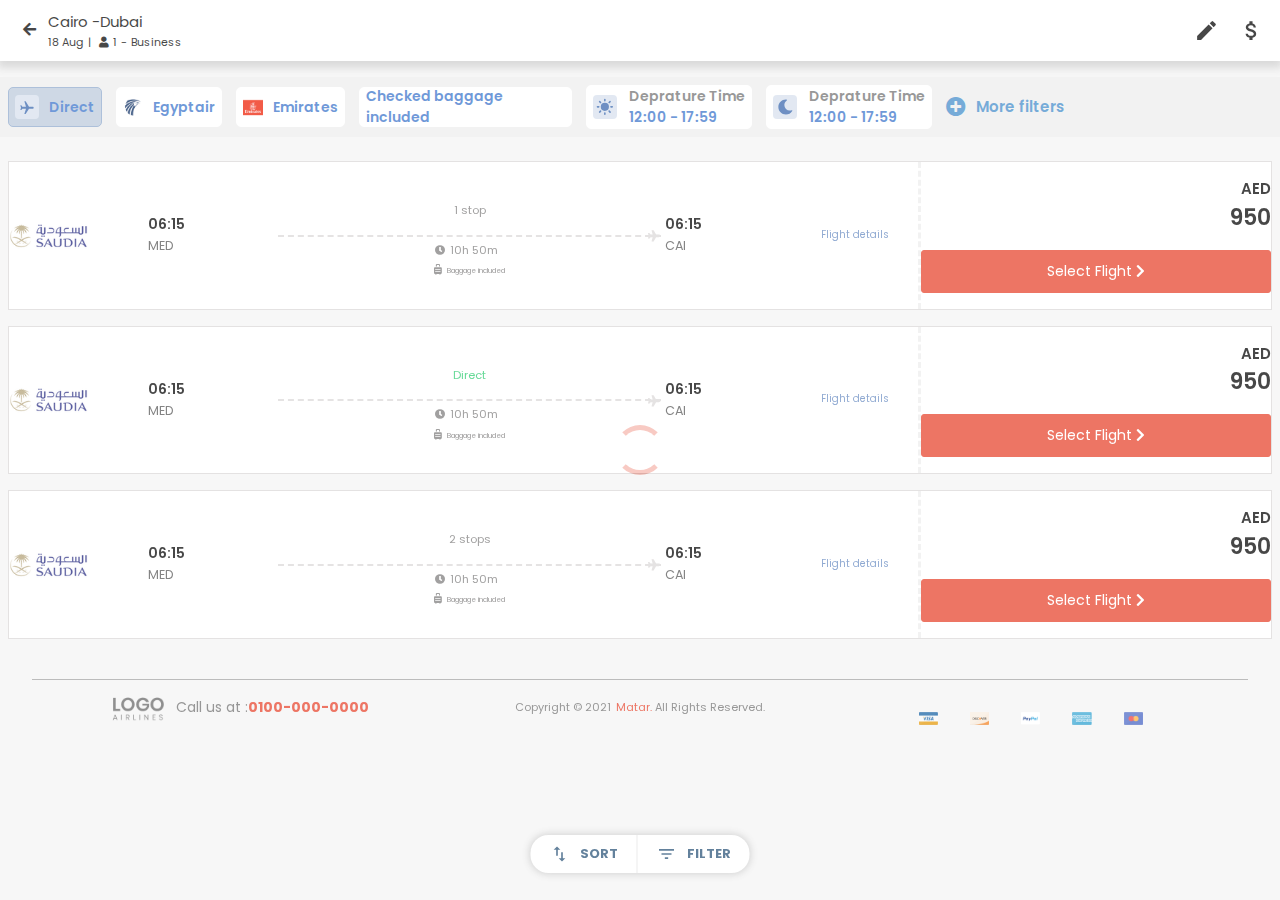
==== commit 2baad37d: "edit-btn and price-btn and sort-btn" ====
--- a/index.html
+++ b/index.html
@@ -43,6 +43,7 @@
             <path d="M3 18h18v-2H3v2zm0-5h18v-2H3v2zm0-7v2h18V6H3z"></path>
           </svg>
         </button>
+        <button class="back-bttn"> <i class="fas fa-arrow-right"></i></button>
       </div>
       <div class="mobile-navbar"> 
         <div class="header"> 
@@ -68,11 +69,38 @@
               <path d="M3 17.25V21h3.75L17.81 9.94l-3.75-3.75L3 17.25zM20.71 7.04c.39-.39.39-1.02 0-1.41l-2.34-2.34a.9959.9959 0 0 0-1.41 0l-1.83 1.83 3.75 3.75 1.83-1.83z"></path>
             </svg>
           </button>
-          <button class="price-kind"> 
-            <svg focusable="false" viewBox="0 0 24 24" aria-hidden="true">
-              <path d="M11.8 10.9c-2.27-.59-3-1.2-3-2.15 0-1.09 1.01-1.85 2.7-1.85 1.78 0 2.44.85 2.5 2.1h2.21c-.07-1.72-1.12-3.3-3.21-3.81V3h-3v2.16c-1.94.42-3.5 1.68-3.5 3.61 0 2.31 1.91 3.46 4.7 4.13 2.5.6 3 1.48 3 2.41 0 .69-.49 1.79-2.7 1.79-2.06 0-2.87-.92-2.98-2.1h-2.2c.12 2.19 1.76 3.42 3.68 3.83V21h3v-2.15c1.95-.37 3.5-1.5 3.5-3.55 0-2.84-2.43-3.81-4.7-4.4z"></path>
-            </svg>
-          </button>
+          <div class="price-kind"> 
+            <button>
+              <svg focusable="false" viewBox="0 0 24 24" aria-hidden="true">
+                <path d="M11.8 10.9c-2.27-.59-3-1.2-3-2.15 0-1.09 1.01-1.85 2.7-1.85 1.78 0 2.44.85 2.5 2.1h2.21c-.07-1.72-1.12-3.3-3.21-3.81V3h-3v2.16c-1.94.42-3.5 1.68-3.5 3.61 0 2.31 1.91 3.46 4.7 4.13 2.5.6 3 1.48 3 2.41 0 .69-.49 1.79-2.7 1.79-2.06 0-2.87-.92-2.98-2.1h-2.2c.12 2.19 1.76 3.42 3.68 3.83V21h3v-2.15c1.95-.37 3.5-1.5 3.5-3.55 0-2.84-2.43-3.81-4.7-4.4z"></path>
+              </svg>
+            </button>
+            <div class="toggle-list"> 
+              <div class="close-btn"> <i class="fas fa-times"></i></div>
+              <form action="">
+                <div class="form-check">
+                  <input class="form-check-input" type="radio" name="flexRadioDefault" checked="">
+                  <label class="form-check-label" for="flexRadioDefault1"><span>SAR</span>Sauidi Riyal </label>
+                </div>
+                <div class="form-check">
+                  <input class="form-check-input" type="radio" name="flexRadioDefault">
+                  <label class="form-check-label" for="flexRadioDefault2"><span>AED</span>United Arab Emirates Dirham </label>
+                </div>
+                <div class="form-check">
+                  <input class="form-check-input" type="radio" name="flexRadioDefault">
+                  <label class="form-check-label" for="flexRadioDefault2"><span>QAR</span>Qatari Rial</label>
+                </div>
+                <div class="form-check">
+                  <input class="form-check-input" type="radio" name="flexRadioDefault">
+                  <label class="form-check-label" for="flexRadioDefault2"><span>KWD</span>Kuwaiti Dinar</label>
+                </div>
+                <div class="form-check">
+                  <input class="form-check-input" type="radio" name="flexRadioDefault">
+                  <label class="form-check-label" for="flexRadioDefault2"><span>EGP</span>Egyptian Pound</label>
+                </div>
+              </form>
+            </div>
+          </div>
         </div>
       </div>
       <div class="mobile-search-box"> 
@@ -1172,6 +1200,37 @@
                     <button class="sort"> <svg focusable="false" viewBox="0 0 24 24" aria-hidden="true"><path d="M9 3L5 6.99h3V14h2V6.99h3L9 3zm7 14.01V10h-2v7.01h-3L15 21l4-3.99h-3z"></path></svg>SORT </button>
                     <button class="filter"> <svg focusable="false" viewBox="0 0 24 24" aria-hidden="true"><path d="M10 18h4v-2h-4v2zM3 6v2h18V6H3zm3 7h12v-2H6v2z"></path></svg>FILTER</button>
                   </div>
+                  <div class="sort_btn_toggle_list"> 
+                    <div class="toggle-list"> 
+                      <div class="header"> 
+                        <div class="icon"> <i class="close-btn fas fa-times"> </i>Sort by</div>
+                      </div>
+                      <div class="content">
+                        <form action="">
+                          <div class="form-check active">
+                            <input class="form-check-input" type="radio" name="flexRadioDefault" checked="">
+                            <label class="form-check-label" for="flexRadioDefault1">Recommended Flights</label>
+                          </div>
+                          <div class="form-check">
+                            <input class="form-check-input" type="radio" name="flexRadioDefault">
+                            <label class="form-check-label" for="flexRadioDefault2">Lowest Price First</label>
+                          </div>
+                          <div class="form-check">
+                            <input class="form-check-input" type="radio" name="flexRadioDefault">
+                            <label class="form-check-label" for="flexRadioDefault2">Shortest Duration First</label>
+                          </div>
+                          <div class="form-check">
+                            <input class="form-check-input" type="radio" name="flexRadioDefault">
+                            <label class="form-check-label" for="flexRadioDefault2">Earliest Deprature First</label>
+                          </div>
+                          <div class="form-check">
+                            <input class="form-check-input" type="radio" name="flexRadioDefault">
+                            <label class="form-check-label" for="flexRadioDefault2">Latest Departure First</label>
+                          </div>
+                        </form>
+                      </div>
+                    </div>
+                  </div>
                 </div>
               </div>
               <div class="trips-section" id="trips-section"> 
--- a/css/all.css
+++ b/css/all.css
@@ -7,6 +7,6 @@
 
 .iti{position:relative;display:inline-block}.iti *{-webkit-box-sizing:border-box;box-sizing:border-box;-moz-box-sizing:border-box}.iti__hide{display:none}.iti__v-hide{visibility:hidden}.iti input,.iti input[type=tel],.iti input[type=text]{position:relative;z-index:0;margin-top:0 !important;margin-bottom:0 !important;padding-right:36px;margin-right:0}.iti__flag-container{position:absolute;top:0;bottom:0;right:0;padding:1px}.iti__selected-flag{z-index:1;position:relative;display:-webkit-box;display:-ms-flexbox;display:flex;-webkit-box-align:center;-ms-flex-align:center;align-items:center;height:100%;padding:0 6px 0 8px}.iti__arrow{margin-left:6px;width:0;height:0;border-left:3px solid transparent;border-right:3px solid transparent;border-top:4px solid #555}.iti__arrow--up{border-top:none;border-bottom:4px solid #555}.iti__country-list{position:absolute;z-index:2;list-style:none;text-align:left;padding:0;margin:0 0 0 -1px;-webkit-box-shadow:1px 1px 4px rgba(0,0,0,0.2);box-shadow:1px 1px 4px rgba(0,0,0,0.2);background-color:#fff;border:1px solid #ccc;white-space:nowrap;max-height:200px;overflow-y:scroll;-webkit-overflow-scrolling:touch}.iti__country-list--dropup{bottom:100%;margin-bottom:-1px}@media (max-width: 500px){.iti__country-list{white-space:normal}}.iti__flag-box{display:inline-block;width:20px}.iti__divider{padding-bottom:5px;margin-bottom:5px;border-bottom:1px solid #ccc}.iti__country{padding:5px 10px;outline:0}.iti__dial-code{color:#999}.iti__country.iti__highlight{background-color:rgba(0,0,0,0.05)}.iti__country-name,.iti__dial-code,.iti__flag-box{vertical-align:middle}.iti__country-name,.iti__flag-box{margin-right:6px}.iti--allow-dropdown input,.iti--allow-dropdown input[type=tel],.iti--allow-dropdown input[type=text],.iti--separate-dial-code input,.iti--separate-dial-code input[type=tel],.iti--separate-dial-code input[type=text]{padding-right:6px;padding-left:52px;margin-left:0}.iti--allow-dropdown .iti__flag-container,.iti--separate-dial-code .iti__flag-container{right:auto;left:0}.iti--allow-dropdown .iti__flag-container:hover{cursor:pointer}.iti--allow-dropdown .iti__flag-container:hover .iti__selected-flag{background-color:rgba(0,0,0,0.05)}.iti--allow-dropdown input[disabled]+.iti__flag-container:hover,.iti--allow-dropdown input[readonly]+.iti__flag-container:hover{cursor:default}.iti--allow-dropdown input[disabled]+.iti__flag-container:hover .iti__selected-flag,.iti--allow-dropdown input[readonly]+.iti__flag-container:hover .iti__selected-flag{background-color:transparent}.iti--separate-dial-code .iti__selected-flag{background-color:rgba(0,0,0,0.05)}.iti--separate-dial-code .iti__selected-dial-code{margin-left:6px}.iti--container{position:absolute;top:-1000px;left:-1000px;z-index:1060;padding:1px}.iti--container:hover{cursor:pointer}.iti-mobile .iti--container{top:30px;bottom:30px;left:30px;right:30px;position:fixed}.iti-mobile .iti__country-list{max-height:100%;width:100%}.iti-mobile .iti__country{padding:10px 10px;line-height:1.5em}.iti__flag{width:20px}.iti__flag.iti__be{width:18px}.iti__flag.iti__ch{width:15px}.iti__flag.iti__mc{width:19px}.iti__flag.iti__ne{width:18px}.iti__flag.iti__np{width:13px}.iti__flag.iti__va{width:15px}@media (-webkit-min-device-pixel-ratio: 2), (min-resolution: 192dpi){.iti__flag{background-size:5652px 15px}}.iti__flag.iti__ac{height:10px;background-position:0 0}.iti__flag.iti__ad{height:14px;background-position:-22px 0}.iti__flag.iti__ae{height:10px;background-position:-44px 0}.iti__flag.iti__af{height:14px;background-position:-66px 0}.iti__flag.iti__ag{height:14px;background-position:-88px 0}.iti__flag.iti__ai{height:10px;background-position:-110px 0}.iti__flag.iti__al{height:15px;background-position:-132px 0}.iti__flag.iti__am{height:10px;background-position:-154px 0}.iti__flag.iti__ao{height:14px;background-position:-176px 0}.iti__flag.iti__aq{height:14px;background-position:-198px 0}.iti__flag.iti__ar{height:13px;background-position:-220px 0}.iti__flag.iti__as{height:10px;background-position:-242px 0}.iti__flag.iti__at{height:14px;background-position:-264px 0}.iti__flag.iti__au{height:10px;background-position:-286px 0}.iti__flag.iti__aw{height:14px;background-position:-308px 0}.iti__flag.iti__ax{height:13px;background-position:-330px 0}.iti__flag.iti__az{height:10px;background-position:-352px 0}.iti__flag.iti__ba{height:10px;background-position:-374px 0}.iti__flag.iti__bb{height:14px;background-position:-396px 0}.iti__flag.iti__bd{height:12px;background-position:-418px 0}.iti__flag.iti__be{height:15px;background-position:-440px 0}.iti__flag.iti__bf{height:14px;background-position:-460px 0}.iti__flag.iti__bg{height:12px;background-position:-482px 0}.iti__flag.iti__bh{height:12px;background-position:-504px 0}.iti__flag.iti__bi{height:12px;background-position:-526px 0}.iti__flag.iti__bj{height:14px;background-position:-548px 0}.iti__flag.iti__bl{height:14px;background-position:-570px 0}.iti__flag.iti__bm{height:10px;background-position:-592px 0}.iti__flag.iti__bn{height:10px;background-position:-614px 0}.iti__flag.iti__bo{height:14px;background-position:-636px 0}.iti__flag.iti__bq{height:14px;background-position:-658px 0}.iti__flag.iti__br{height:14px;background-position:-680px 0}.iti__flag.iti__bs{height:10px;background-position:-702px 0}.iti__flag.iti__bt{height:14px;background-position:-724px 0}.iti__flag.iti__bv{height:15px;background-position:-746px 0}.iti__flag.iti__bw{height:14px;background-position:-768px 0}.iti__flag.iti__by{height:10px;background-position:-790px 0}.iti__flag.iti__bz{height:14px;background-position:-812px 0}.iti__flag.iti__ca{height:10px;background-position:-834px 0}.iti__flag.iti__cc{height:10px;background-position:-856px 0}.iti__flag.iti__cd{height:15px;background-position:-878px 0}.iti__flag.iti__cf{height:14px;background-position:-900px 0}.iti__flag.iti__cg{height:14px;background-position:-922px 0}.iti__flag.iti__ch{height:15px;background-position:-944px 0}.iti__flag.iti__ci{height:14px;background-position:-961px 0}.iti__flag.iti__ck{height:10px;background-position:-983px 0}.iti__flag.iti__cl{height:14px;background-position:-1005px 0}.iti__flag.iti__cm{height:14px;background-position:-1027px 0}.iti__flag.iti__cn{height:14px;background-position:-1049px 0}.iti__flag.iti__co{height:14px;background-position:-1071px 0}.iti__flag.iti__cp{height:14px;background-position:-1093px 0}.iti__flag.iti__cr{height:12px;background-position:-1115px 0}.iti__flag.iti__cu{height:10px;background-position:-1137px 0}.iti__flag.iti__cv{height:12px;background-position:-1159px 0}.iti__flag.iti__cw{height:14px;background-position:-1181px 0}.iti__flag.iti__cx{height:10px;background-position:-1203px 0}.iti__flag.iti__cy{height:14px;background-position:-1225px 0}.iti__flag.iti__cz{height:14px;background-position:-1247px 0}.iti__flag.iti__de{height:12px;background-position:-1269px 0}.iti__flag.iti__dg{height:10px;background-position:-1291px 0}.iti__flag.iti__dj{height:14px;background-position:-1313px 0}.iti__flag.iti__dk{height:15px;background-position:-1335px 0}.iti__flag.iti__dm{height:10px;background-position:-1357px 0}.iti__flag.iti__do{height:14px;background-position:-1379px 0}.iti__flag.iti__dz{height:14px;background-position:-1401px 0}.iti__flag.iti__ea{height:14px;background-position:-1423px 0}.iti__flag.iti__ec{height:14px;background-position:-1445px 0}.iti__flag.iti__ee{height:13px;background-position:-1467px 0}.iti__flag.iti__eg{height:14px;background-position:-1489px 0}.iti__flag.iti__eh{height:10px;background-position:-1511px 0}.iti__flag.iti__er{height:10px;background-position:-1533px 0}.iti__flag.iti__es{height:14px;background-position:-1555px 0}.iti__flag.iti__et{height:10px;background-position:-1577px 0}.iti__flag.iti__eu{height:14px;background-position:-1599px 0}.iti__flag.iti__fi{height:12px;background-position:-1621px 0}.iti__flag.iti__fj{height:10px;background-position:-1643px 0}.iti__flag.iti__fk{height:10px;background-position:-1665px 0}.iti__flag.iti__fm{height:11px;background-position:-1687px 0}.iti__flag.iti__fo{height:15px;background-position:-1709px 0}.iti__flag.iti__fr{height:14px;background-position:-1731px 0}.iti__flag.iti__ga{height:15px;background-position:-1753px 0}.iti__flag.iti__gb{height:10px;background-position:-1775px 0}.iti__flag.iti__gd{height:12px;background-position:-1797px 0}.iti__flag.iti__ge{height:14px;background-position:-1819px 0}.iti__flag.iti__gf{height:14px;background-position:-1841px 0}.iti__flag.iti__gg{height:14px;background-position:-1863px 0}.iti__flag.iti__gh{height:14px;background-position:-1885px 0}.iti__flag.iti__gi{height:10px;background-position:-1907px 0}.iti__flag.iti__gl{height:14px;background-position:-1929px 0}.iti__flag.iti__gm{height:14px;background-position:-1951px 0}.iti__flag.iti__gn{height:14px;background-position:-1973px 0}.iti__flag.iti__gp{height:14px;background-position:-1995px 0}.iti__flag.iti__gq{height:14px;background-position:-2017px 0}.iti__flag.iti__gr{height:14px;background-position:-2039px 0}.iti__flag.iti__gs{height:10px;background-position:-2061px 0}.iti__flag.iti__gt{height:13px;background-position:-2083px 0}.iti__flag.iti__gu{height:11px;background-position:-2105px 0}.iti__flag.iti__gw{height:10px;background-position:-2127px 0}.iti__flag.iti__gy{height:12px;background-position:-2149px 0}.iti__flag.iti__hk{height:14px;background-position:-2171px 0}.iti__flag.iti__hm{height:10px;background-position:-2193px 0}.iti__flag.iti__hn{height:10px;background-position:-2215px 0}.iti__flag.iti__hr{height:10px;background-position:-2237px 0}.iti__flag.iti__ht{height:12px;background-position:-2259px 0}.iti__flag.iti__hu{height:10px;background-position:-2281px 0}.iti__flag.iti__ic{height:14px;background-position:-2303px 0}.iti__flag.iti__id{height:14px;background-position:-2325px 0}.iti__flag.iti__ie{height:10px;background-position:-2347px 0}.iti__flag.iti__il{height:15px;background-position:-2369px 0}.iti__flag.iti__im{height:10px;background-position:-2391px 0}.iti__flag.iti__in{height:14px;background-position:-2413px 0}.iti__flag.iti__io{height:10px;background-position:-2435px 0}.iti__flag.iti__iq{height:14px;background-position:-2457px 0}.iti__flag.iti__ir{height:12px;background-position:-2479px 0}.iti__flag.iti__is{height:15px;background-position:-2501px 0}.iti__flag.iti__it{height:14px;background-position:-2523px 0}.iti__flag.iti__je{height:12px;background-position:-2545px 0}.iti__flag.iti__jm{height:10px;background-position:-2567px 0}.iti__flag.iti__jo{height:10px;background-position:-2589px 0}.iti__flag.iti__jp{height:14px;background-position:-2611px 0}.iti__flag.iti__ke{height:14px;background-position:-2633px 0}.iti__flag.iti__kg{height:12px;background-position:-2655px 0}.iti__flag.iti__kh{height:13px;background-position:-2677px 0}.iti__flag.iti__ki{height:10px;background-position:-2699px 0}.iti__flag.iti__km{height:12px;background-position:-2721px 0}.iti__flag.iti__kn{height:14px;background-position:-2743px 0}.iti__flag.iti__kp{height:10px;background-position:-2765px 0}.iti__flag.iti__kr{height:14px;background-position:-2787px 0}.iti__flag.iti__kw{height:10px;background-position:-2809px 0}.iti__flag.iti__ky{height:10px;background-position:-2831px 0}.iti__flag.iti__kz{height:10px;background-position:-2853px 0}.iti__flag.iti__la{height:14px;background-position:-2875px 0}.iti__flag.iti__lb{height:14px;background-position:-2897px 0}.iti__flag.iti__lc{height:10px;background-position:-2919px 0}.iti__flag.iti__li{height:12px;background-position:-2941px 0}.iti__flag.iti__lk{height:10px;background-position:-2963px 0}.iti__flag.iti__lr{height:11px;background-position:-2985px 0}.iti__flag.iti__ls{height:14px;background-position:-3007px 0}.iti__flag.iti__lt{height:12px;background-position:-3029px 0}.iti__flag.iti__lu{height:12px;background-position:-3051px 0}.iti__flag.iti__lv{height:10px;background-position:-3073px 0}.iti__flag.iti__ly{height:10px;background-position:-3095px 0}.iti__flag.iti__ma{height:14px;background-position:-3117px 0}.iti__flag.iti__mc{height:15px;background-position:-3139px 0}.iti__flag.iti__md{height:10px;background-position:-3160px 0}.iti__flag.iti__me{height:10px;background-position:-3182px 0}.iti__flag.iti__mf{height:14px;background-position:-3204px 0}.iti__flag.iti__mg{height:14px;background-position:-3226px 0}.iti__flag.iti__mh{height:11px;background-position:-3248px 0}.iti__flag.iti__mk{height:10px;background-position:-3270px 0}.iti__flag.iti__ml{height:14px;background-position:-3292px 0}.iti__flag.iti__mm{height:14px;background-position:-3314px 0}.iti__flag.iti__mn{height:10px;background-position:-3336px 0}.iti__flag.iti__mo{height:14px;background-position:-3358px 0}.iti__flag.iti__mp{height:10px;background-position:-3380px 0}.iti__flag.iti__mq{height:14px;background-position:-3402px 0}.iti__flag.iti__mr{height:14px;background-position:-3424px 0}.iti__flag.iti__ms{height:10px;background-position:-3446px 0}.iti__flag.iti__mt{height:14px;background-position:-3468px 0}.iti__flag.iti__mu{height:14px;background-position:-3490px 0}.iti__flag.iti__mv{height:14px;background-position:-3512px 0}.iti__flag.iti__mw{height:14px;background-position:-3534px 0}.iti__flag.iti__mx{height:12px;background-position:-3556px 0}.iti__flag.iti__my{height:10px;background-position:-3578px 0}.iti__flag.iti__mz{height:14px;background-position:-3600px 0}.iti__flag.iti__na{height:14px;background-position:-3622px 0}.iti__flag.iti__nc{height:10px;background-position:-3644px 0}.iti__flag.iti__ne{height:15px;background-position:-3666px 0}.iti__flag.iti__nf{height:10px;background-position:-3686px 0}.iti__flag.iti__ng{height:10px;background-position:-3708px 0}.iti__flag.iti__ni{height:12px;background-position:-3730px 0}.iti__flag.iti__nl{height:14px;background-position:-3752px 0}.iti__flag.iti__no{height:15px;background-position:-3774px 0}.iti__flag.iti__np{height:15px;background-position:-3796px 0}.iti__flag.iti__nr{height:10px;background-position:-3811px 0}.iti__flag.iti__nu{height:10px;background-position:-3833px 0}.iti__flag.iti__nz{height:10px;background-position:-3855px 0}.iti__flag.iti__om{height:10px;background-position:-3877px 0}.iti__flag.iti__pa{height:14px;background-position:-3899px 0}.iti__flag.iti__pe{height:14px;background-position:-3921px 0}.iti__flag.iti__pf{height:14px;background-position:-3943px 0}.iti__flag.iti__pg{height:15px;background-position:-3965px 0}.iti__flag.iti__ph{height:10px;background-position:-3987px 0}.iti__flag.iti__pk{height:14px;background-position:-4009px 0}.iti__flag.iti__pl{height:13px;background-position:-4031px 0}.iti__flag.iti__pm{height:14px;background-position:-4053px 0}.iti__flag.iti__pn{height:10px;background-position:-4075px 0}.iti__flag.iti__pr{height:14px;background-position:-4097px 0}.iti__flag.iti__ps{height:10px;background-position:-4119px 0}.iti__flag.iti__pt{height:14px;background-position:-4141px 0}.iti__flag.iti__pw{height:13px;background-position:-4163px 0}.iti__flag.iti__py{height:11px;background-position:-4185px 0}.iti__flag.iti__qa{height:8px;background-position:-4207px 0}.iti__flag.iti__re{height:14px;background-position:-4229px 0}.iti__flag.iti__ro{height:14px;background-position:-4251px 0}.iti__flag.iti__rs{height:14px;background-position:-4273px 0}.iti__flag.iti__ru{height:14px;background-position:-4295px 0}.iti__flag.iti__rw{height:14px;background-position:-4317px 0}.iti__flag.iti__sa{height:14px;background-position:-4339px 0}.iti__flag.iti__sb{height:10px;background-position:-4361px 0}.iti__flag.iti__sc{height:10px;background-position:-4383px 0}.iti__flag.iti__sd{height:10px;background-position:-4405px 0}.iti__flag.iti__se{height:13px;background-position:-4427px 0}.iti__flag.iti__sg{height:14px;background-position:-4449px 0}.iti__flag.iti__sh{height:10px;background-position:-4471px 0}.iti__flag.iti__si{height:10px;background-position:-4493px 0}.iti__flag.iti__sj{height:15px;background-position:-4515px 0}.iti__flag.iti__sk{height:14px;background-position:-4537px 0}.iti__flag.iti__sl{height:14px;background-position:-4559px 0}.iti__flag.iti__sm{height:15px;background-position:-4581px 0}.iti__flag.iti__sn{height:14px;background-position:-4603px 0}.iti__flag.iti__so{height:14px;background-position:-4625px 0}.iti__flag.iti__sr{height:14px;background-position:-4647px 0}.iti__flag.iti__ss{height:10px;background-position:-4669px 0}.iti__flag.iti__st{height:10px;background-position:-4691px 0}.iti__flag.iti__sv{height:12px;background-position:-4713px 0}.iti__flag.iti__sx{height:14px;background-position:-4735px 0}.iti__flag.iti__sy{height:14px;background-position:-4757px 0}.iti__flag.iti__sz{height:14px;background-position:-4779px 0}.iti__flag.iti__ta{height:10px;background-position:-4801px 0}.iti__flag.iti__tc{height:10px;background-position:-4823px 0}.iti__flag.iti__td{height:14px;background-position:-4845px 0}.iti__flag.iti__tf{height:14px;background-position:-4867px 0}.iti__flag.iti__tg{height:13px;background-position:-4889px 0}.iti__flag.iti__th{height:14px;background-position:-4911px 0}.iti__flag.iti__tj{height:10px;background-position:-4933px 0}.iti__flag.iti__tk{height:10px;background-position:-4955px 0}.iti__flag.iti__tl{height:10px;background-position:-4977px 0}.iti__flag.iti__tm{height:14px;background-position:-4999px 0}.iti__flag.iti__tn{height:14px;background-position:-5021px 0}.iti__flag.iti__to{height:10px;background-position:-5043px 0}.iti__flag.iti__tr{height:14px;background-position:-5065px 0}.iti__flag.iti__tt{height:12px;background-position:-5087px 0}.iti__flag.iti__tv{height:10px;background-position:-5109px 0}.iti__flag.iti__tw{height:14px;background-position:-5131px 0}.iti__flag.iti__tz{height:14px;background-position:-5153px 0}.iti__flag.iti__ua{height:14px;background-position:-5175px 0}.iti__flag.iti__ug{height:14px;background-position:-5197px 0}.iti__flag.iti__um{height:11px;background-position:-5219px 0}.iti__flag.iti__un{height:14px;background-position:-5241px 0}.iti__flag.iti__us{height:11px;background-position:-5263px 0}.iti__flag.iti__uy{height:14px;background-position:-5285px 0}.iti__flag.iti__uz{height:10px;background-position:-5307px 0}.iti__flag.iti__va{height:15px;background-position:-5329px 0}.iti__flag.iti__vc{height:14px;background-position:-5346px 0}.iti__flag.iti__ve{height:14px;background-position:-5368px 0}.iti__flag.iti__vg{height:10px;background-position:-5390px 0}.iti__flag.iti__vi{height:14px;background-position:-5412px 0}.iti__flag.iti__vn{height:14px;background-position:-5434px 0}.iti__flag.iti__vu{height:12px;background-position:-5456px 0}.iti__flag.iti__wf{height:14px;background-position:-5478px 0}.iti__flag.iti__ws{height:10px;background-position:-5500px 0}.iti__flag.iti__xk{height:15px;background-position:-5522px 0}.iti__flag.iti__ye{height:14px;background-position:-5544px 0}.iti__flag.iti__yt{height:14px;background-position:-5566px 0}.iti__flag.iti__za{height:14px;background-position:-5588px 0}.iti__flag.iti__zm{height:14px;background-position:-5610px 0}.iti__flag.iti__zw{height:10px;background-position:-5632px 0}.iti__flag{height:15px;-webkit-box-shadow:0 0 1px 0 #888;box-shadow:0 0 1px 0 #888;background-image:url(../img/flags.png);background-repeat:no-repeat;background-color:#dbdbdb;background-position:20px 0}@media (-webkit-min-device-pixel-ratio: 2), (min-resolution: 192dpi){.iti__flag{background-image:url(../img/flags@2x.png)}}.iti__flag.iti__np{background-color:transparent}
 
-*{margin:0rem;padding:0rem;-webkit-box-sizing:border-box;box-sizing:border-box}body{background-color:#fcfcfc;font-family:'Poppins', sans-serif !important;padding:0rem !important;margin:0rem !important;overflow-x:hidden}body.no-scroll{overflow:hidden}@media (max-width: 1400px){body{background-color:#e8e8e87d}}ul,ol{list-style:none;margin:0rem}.black{color:#000 !important}.border-l-none{border-left:none !important}#main-content{margin-top:6%}@media (max-width: 1400px){.content .container-fluid{padding:0rem}}.content .window{display:-webkit-box;display:-ms-flexbox;display:flex;-webkit-box-pack:center;-ms-flex-pack:center;justify-content:center}@media (max-width: 576px){.content .window .sidebar-window{display:none}}@media (min-width: 1500px){.content .window .sidebar-window{width:auto}}.content .window .flight-info-window{width:100%}@media (min-width: 1500px){.content .window .flight-info-window .flightinfo{-webkit-box-flex:1;-ms-flex:1;flex:1}}@media (max-width: 1400px){.content .window .flight-info-window .flightinfo{padding:0rem}}.select-flight-page .container-fluid{padding:0rem 4rem}.final-step-page .container-fluid{padding:0rem 4rem}.visa{background:url("https://jscardvalidator-mpccmwdwqf.now.sh/cards_sprite_compressed_30.jpg") 0 0 no-repeat}.mastercard{background:url("https://jscardvalidator-mpccmwdwqf.now.sh/cards_sprite_compressed_30.jpg") 0 -30px no-repeat}.amex{background:url("https://jscardvalidator-mpccmwdwqf.now.sh/cards_sprite_compressed_30.jpg") 0 -60px no-repeat}.diners{background:url("https://jscardvalidator-mpccmwdwqf.now.sh/cards_sprite_compressed_30.jpg") 0 -90px no-repeat}.discover{background:url("https://jscardvalidator-mpccmwdwqf.now.sh/cards_sprite_compressed_30.jpg") 0 -120px no-repeat}.shopping{background:url("https://jscardvalidator-mpccmwdwqf.now.sh/cards_sprite_compressed_30.jpg") 0 -150px no-repeat}.naranja{background:url("https://jscardvalidator-mpccmwdwqf.now.sh/cards_sprite_compressed_30.jpg") 0 -180px no-repeat}.qida{background:url("https://jscardvalidator-mpccmwdwqf.now.sh/cards_sprite_compressed_30.jpg") 0 -210px no-repeat}.clubdia{background:url("https://jscardvalidator-mpccmwdwqf.now.sh/cards_sprite_compressed_30.jpg") 0 -240px no-repeat}.musicred{background:url("https://jscardvalidator-mpccmwdwqf.now.sh/cards_sprite_compressed_30.jpg") 0 -270px no-repeat}.nevada{background:url("https://jscardvalidator-mpccmwdwqf.now.sh/cards_sprite_compressed_30.jpg") 0 -300px no-repeat}.tuya{background:url("https://jscardvalidator-mpccmwdwqf.now.sh/cards_sprite_compressed_30.jpg") 0 -330px no-repeat}.laanonima{background:url("https://jscardvalidator-mpccmwdwqf.now.sh/cards_sprite_compressed_30.jpg") 0 -360px no-repeat}.crediguia{background:url("https://jscardvalidator-mpccmwdwqf.now.sh/cards_sprite_compressed_30.jpg") 0 -390px no-repeat}.patagonia{background:url("https://jscardvalidator-mpccmwdwqf.now.sh/cards_sprite_compressed_30.jpg") 0 -410px no-repeat}.sol{background:url("https://jscardvalidator-mpccmwdwqf.now.sh/cards_sprite_compressed_30.jpg") 0 -440px no-repeat}.cabal{background:url("https://jscardvalidator-mpccmwdwqf.now.sh/cards_sprite_compressed_30.jpg") 0 -470px no-repeat}.cencosud{background:url("https://jscardvalidator-mpccmwdwqf.now.sh/cards_sprite_compressed_30.jpg") 0 -500px no-repeat}.credimas{background:url("https://jscardvalidator-mpccmwdwqf.now.sh/cards_sprite_compressed_30.jpg") 0 -530px no-repeat}.carrefour{background:url("https://jscardvalidator-mpccmwdwqf.now.sh/cards_sprite_compressed_30.jpg") 0 -560px no-repeat}.grupar{background:url("https://jscardvalidator-mpccmwdwqf.now.sh/cards_sprite_compressed_30.jpg") 0 -590px no-repeat}.wishgift{background:url("https://jscardvalidator-mpccmwdwqf.now.sh/cards_sprite_compressed_30.jpg") 0 -610px no-repeat}.unknown{background:url("https://jscardvalidator-mpccmwdwqf.now.sh/cards_sprite_compressed_30.jpg") 0 -640px no-repeat}#preloader{position:fixed;z-index:999999999 !important;background-color:#fff;top:0;left:0;right:0;bottom:0;width:100%;height:100%;display:-webkit-box;display:-ms-flexbox;display:flex;-webkit-box-align:center;-ms-flex-align:center;align-items:center;-webkit-box-pack:center;-ms-flex-pack:center;justify-content:center}#preloader [data-loader=dual-ring]{width:50px;height:50px;content:" ";display:block;border-radius:50%;border:5px solid #e64129;border-color:#e64129 transparent #e64129 transparent;-webkit-animation:dual-ring 1.2s ease-in-out infinite;animation:dual-ring 1.2s ease-in-out infinite}@-webkit-keyframes dual-ring{form{-webkit-transform:rotate(0deg);transform:rotate(0deg)}to{-webkit-transform:rotate(360deg);transform:rotate(360deg)}}@keyframes dual-ring{form{-webkit-transform:rotate(0deg);transform:rotate(0deg)}to{-webkit-transform:rotate(360deg);transform:rotate(360deg)}}#scrollTop{position:fixed;right:10px;bottom:10px;background-color:#00000061;width:36px;height:36px;border-radius:50%;z-index:10000;text-align:center;font-size:18px;line-height:36px;opacity:0;pointer-events:none;cursor:pointer;-webkit-transition:all .3s ease-in-out;transition:all .3s ease-in-out}#scrollTop.show{opacity:1;pointer-events:all}#scrollTop:hover{background-color:#e64129}#scrollTop i{font-weight:600;color:#fff;-webkit-transition:all .3s ease-in-out;transition:all .3s ease-in-out}header{background-color:#fff;background-color:#fff}header.mobile-view{padding:15px;position:fixed;width:100%;height:100%;z-index:999;overflow-x:scroll}header .navbar{display:grid;-webkit-box-align:center;-ms-flex-align:center;align-items:center;justify-items:center;align-items:center;grid-template-columns:18% 1fr;padding:0rem;position:relative}@media (max-width: 1400px){header .navbar{display:none}}@media (min-width: 1500px){header .navbar{display:grid}}header .navbar.mobile-view{display:-webkit-box;display:-ms-flexbox;display:flex;-webkit-box-pack:center;-ms-flex-pack:center;justify-content:center;-webkit-box-align:center;-ms-flex-align:center;align-items:center}header .navbar.mobile-view .logo{-webkit-box-ordinal-group:3;-ms-flex-order:2;order:2}header .navbar.mobile-view .list-item{display:none}header .navbar.mobile-view .humburger-btn{display:block !important}header .navbar .humburger-btn{background-color:transparent;height:auto;padding:2px 7px;border:none;-webkit-box-align:center;-ms-flex-align:center;align-items:center;border-radius:3px;outline:none;display:none;-webkit-box-ordinal-group:2;-ms-flex-order:1;order:1;position:absolute;top:0%;left:0%;bottom:0%}header .navbar .humburger-btn svg{color:#000;width:30px}header .navbar .logo{text-align:center;display:-webkit-box;display:-ms-flexbox;display:flex;-webkit-box-align:center;-ms-flex-align:center;align-items:center;font-size:3rem}@media (max-width: 1400px){header .navbar .logo{font-size:2.7rem}}header .navbar .list-item{color:#3a3a3a;width:100%;display:-webkit-box;display:-ms-flexbox;display:flex;-webkit-box-align:center;-ms-flex-align:center;align-items:center;-webkit-box-pack:end;-ms-flex-pack:end;justify-content:flex-end}header .navbar .list-item .item{position:relative;height:100%;-webkit-box-align:center;-ms-flex-align:center;align-items:center;padding:1rem 1rem;font-size:13px;cursor:pointer;display:inline-block;-webkit-transition:all .3s ease-in-out;transition:all .3s ease-in-out}@media (min-width: 1920px){header .navbar .list-item .item{font-size:20px}}header .navbar .list-item .item i{position:absolute;bottom:38%;right:0%;font-size:13px}header .navbar .list-item .item .contact-us{text-decoration:none;color:#3a3a3a;-webkit-transition:all .3s ease-in-out;transition:all .3s ease-in-out}header .navbar .list-item .item .contact-us:hover{color:#e64129}header .navbar .list-item .item button{background-color:#6598e6;color:#fff;border:none;height:auto;width:auto;padding:5px 30px;font-size:13px;outline:none;border-radius:4px;cursor:pointer;-webkit-transition:all .3s ease-in-out;transition:all .3s ease-in-out}@media (min-width: 1400px){header .navbar .list-item .item button{font-size:13px}}header .navbar .list-item .item button:hover{background-color:#20608b}header .navbar .list-item .item .dropdown-menu{background-color:#e64129;position:absolute;top:84%;left:24%;width:122px;padding:13px 8px 21px 12px;font-size:13px;border-radius:3px;display:none}header .navbar .list-item .item .dropdown-menu a{color:#fff;text-decoration:none}header .navbar .list-item .item .dropdown-menu::before{content:"";top:-20%;left:13px;position:absolute;border:10px solid;border-color:transparent transparent #e64129 transparent}header .navbar .list-item .item .dropdown-menu li{margin:6px 0rem 0px 0px}header .navbar .list-item .item:hover{color:#e64129}header .navbar .list-item .item.signIn-btn:hover{background-color:#fff}header .navbar .list-item .item.active{color:#e64129}header .navbar .list-item .item.active .dropdown-menu{display:block}header .mobile-navbar{width:100%;-webkit-box-shadow:0px 5px 8px 2px #ccc;box-shadow:0px 5px 8px 2px #ccc;padding:11px;display:none}@media (max-width: 1400px){header .mobile-navbar{display:-webkit-box;display:-ms-flexbox;display:flex}}header .mobile-navbar.mobile-view{display:none}header .mobile-navbar .header{display:-webkit-box;display:-ms-flexbox;display:flex;-webkit-box-align:center;-ms-flex-align:center;align-items:center;color:#000;font-size:15px}header .mobile-navbar .header .back-btn{color:#000;background-color:transparent;border:none;outline:none;cursor:pointer}header .mobile-navbar .header .flight-info{display:-webkit-box;display:-ms-flexbox;display:flex;-webkit-box-orient:vertical;-webkit-box-direction:normal;-ms-flex-direction:column;flex-direction:column;-webkit-box-flex:1;-ms-flex:1;flex:1}header .mobile-navbar .header .flight-info .from-to{display:-webkit-box;display:-ms-flexbox;display:flex}header .mobile-navbar .header .flight-info .fly-details{display:-webkit-box;display:-ms-flexbox;display:flex;font-size:11px}header .mobile-navbar .header .flight-info .fly-details .passengersCount-kind{display:-webkit-box;display:-ms-flexbox;display:flex;-webkit-box-align:center;-ms-flex-align:center;align-items:center}header .mobile-navbar .header .flight-info .fly-details .passengersCount-kind .passengers-count i{margin:0px 4px}header .mobile-navbar .header .flight-info .fly-details .passengersCount-kind .dash{margin:0px 4px}header .mobile-navbar .header .flight-info .fly-details .space{margin:0px 4px}header .mobile-navbar .edit-section{-webkit-box-flex:1;-ms-flex:1;flex:1;-webkit-box-align:center;-ms-flex-align:center;align-items:center;display:-webkit-box;display:-ms-flexbox;display:flex;-webkit-box-pack:end;-ms-flex-pack:end;justify-content:flex-end;-webkit-column-gap:10px;-moz-column-gap:10px;column-gap:10px}header .mobile-navbar .edit-section button{width:auto;height:auto;border-radius:50%;padding:5px;background-color:transparent;border:none;outline:none}header .mobile-navbar .edit-section svg{width:25px;color:#000}header .mobile-search-box{background-color:#fff;color:#000;width:100%;display:none}header .mobile-search-box.mobile-view{display:block}header .mobile-search-box .navigate-system{background-color:#fff;color:#000}header .mobile-search-box .navigate-system ul{display:-webkit-box;display:-ms-flexbox;display:flex;-webkit-box-align:center;-ms-flex-align:center;align-items:center;-webkit-box-pack:center;-ms-flex-pack:center;justify-content:center;position:relative}header .mobile-search-box .navigate-system ul li{display:inline-block;width:calc( 100% / 2);color:#9b9b9b;text-align:center;font-size:18px;padding:10px;position:relative;cursor:pointer;-webkit-transition:all .3s ease-in-out;transition:all .3s ease-in-out}header .mobile-search-box .navigate-system ul li.active{color:#000}header .mobile-search-box .navigate-system ul .line{width:50%;height:2px;background-color:#3665ac;display:block;position:absolute;left:0%;bottom:0%;-webkit-transition:all .3s ease-in-out;transition:all .3s ease-in-out}header .mobile-search-box .navigate-system ul .line.right{left:50%}header .mobile-search-box .content{margin-top:1rem;padding:10px}header .mobile-search-box .content .travel-from-to{position:relative}header .mobile-search-box .content .travel-from-to .travel-from,header .mobile-search-box .content .travel-from-to .travel-to{display:-webkit-box;display:-ms-flexbox;display:flex;margin-bottom:16px}header .mobile-search-box .content .travel-from-to .travel-from .icon,header .mobile-search-box .content .travel-from-to .travel-to .icon{display:-webkit-box;display:-ms-flexbox;display:flex;-webkit-box-pack:center;-ms-flex-pack:center;justify-content:center;-webkit-box-align:center;-ms-flex-align:center;align-items:center;margin-right:15px}header .mobile-search-box .content .travel-from-to .travel-from .input-group,header .mobile-search-box .content .travel-from-to .travel-to .input-group{display:unset;position:relative}header .mobile-search-box .content .travel-from-to .travel-from .input-group label,header .mobile-search-box .content .travel-from-to .travel-to .input-group label{-webkit-transform:translate(7px, -11px) scale(0.75);transform:translate(7px, -11px) scale(0.75);color:#97a1a6;position:absolute;background-color:#ffff;padding:0px 5px;text-align:center}header .mobile-search-box .content .travel-from-to .travel-from .input-group .border-div,header .mobile-search-box .content .travel-from-to .travel-to .input-group .border-div{border:1px solid #00000061;padding:6px 0px;border-radius:5px}header .mobile-search-box .content .travel-from-to .travel-from .input-group .border-div .input-text,header .mobile-search-box .content .travel-from-to .travel-to .input-group .border-div .input-text{width:100%;border:none;outline:none;color:#1f1f1f}header .mobile-search-box .content .travel-from-to .travel-from .input-group .border-div .input-text:disabled,header .mobile-search-box .content .travel-from-to .travel-to .input-group .border-div .input-text:disabled{background-color:#ffff}header .mobile-search-box .content .travel-from-to .horizental-line{height:39px;border-right:1px dashed #97a1a6;position:absolute;left:11px;top:37px}header .mobile-search-box .content .deprature-date,header .mobile-search-box .content .pssengers-count,header .mobile-search-box .content .cabin-class{position:relative;display:-webkit-box;display:-ms-flexbox;display:flex;margin-bottom:16px}header .mobile-search-box .content .deprature-date .icon,header .mobile-search-box .content .pssengers-count .icon,header .mobile-search-box .content .cabin-class .icon{display:-webkit-box;display:-ms-flexbox;display:flex;-webkit-box-pack:center;-ms-flex-pack:center;justify-content:center;-webkit-box-align:center;-ms-flex-align:center;align-items:center;margin-right:15px}header .mobile-search-box .content .deprature-date .input-group,header .mobile-search-box .content .pssengers-count .input-group,header .mobile-search-box .content .cabin-class .input-group{display:unset;position:relative}header .mobile-search-box .content .deprature-date .input-group label,header .mobile-search-box .content .pssengers-count .input-group label,header .mobile-search-box .content .cabin-class .input-group label{-webkit-transform:translate(-5px, -11px) scale(0.75);transform:translate(-5px, -11px) scale(0.75);color:#97a1a6;position:absolute;background-color:#ffff;padding:0px 5px;text-align:center}header .mobile-search-box .content .deprature-date .input-group .border-div,header .mobile-search-box .content .pssengers-count .input-group .border-div,header .mobile-search-box .content .cabin-class .input-group .border-div{border:1px solid #00000061;padding:6px 0px;border-radius:5px}header .mobile-search-box .content .deprature-date .input-group .border-div input,header .mobile-search-box .content .pssengers-count .input-group .border-div input,header .mobile-search-box .content .cabin-class .input-group .border-div input{width:100%;border:none;outline:none;color:#1f1f1f}header .mobile-search-box .content .deprature-date .input-group .border-div input:disabled,header .mobile-search-box .content .pssengers-count .input-group .border-div input:disabled,header .mobile-search-box .content .cabin-class .input-group .border-div input:disabled{background-color:#ffff}header .mobile-search-box .content .deprature-date .input-group{display:-webkit-box;display:-ms-flexbox;display:flex;-webkit-column-gap:15px;-moz-column-gap:15px;column-gap:15px}header .mobile-search-box .content .deprature-date .input-group #label3{-webkit-box-flex:1;-ms-flex:1;flex:1}header .mobile-search-box .content .deprature-date .input-group .round-trip{-webkit-box-flex:1;-ms-flex:1;flex:1;display:none}header .mobile-search-box .content .deprature-date .input-group .round-trip.active{display:block}header .mobile-search-box .content .search-flight{display:block;width:100%;margin:2rem auto;color:#fff;font-size:18px;background-color:#e64129;border-radius:20px;border:1px solid #e64129;height:auto;cursor:pointer;outline:none}header .mobile-search-box .content .toggle-list{position:fixed;width:100%;height:100%;top:0%;left:0%;background-color:#fff;z-index:99;overflow-x:hidden;-webkit-transform:translateY(100%);transform:translateY(100%);pointer-events:none;-webkit-transition:all .3s ease-in-out;transition:all .3s ease-in-out}header .mobile-search-box .content .toggle-list.active{-webkit-transform:translateX(0%);transform:translateX(0%);pointer-events:all}header .mobile-search-box .content .toggle-list .header{padding:10px;-webkit-box-shadow:0px 0px 18px 1px #898989;box-shadow:0px 0px 18px 1px #898989}header .mobile-search-box .content .toggle-list .header .icon{-webkit-box-pack:start;-ms-flex-pack:start;justify-content:flex-start;font-size:15px;margin:0px 0px 20px;padding:10px;color:#000}header .mobile-search-box .content .toggle-list .header .icon i{margin-right:15px;cursor:pointer;width:20px;height:20px;display:-webkit-box;display:-ms-flexbox;display:flex;-webkit-box-align:center;-ms-flex-align:center;align-items:center;-webkit-box-pack:center;-ms-flex-pack:center;justify-content:center}header .mobile-search-box .content .toggle-list .header .input-group{display:-webkit-box;display:-ms-flexbox;display:flex}header .mobile-search-box .content .toggle-list .header .input-group .input-group-text{border-right:none;border-radius:25px 0px 0px 25px;font-size:15px;color:#495057;border-top:1px solid #e9ecef;border-left:1px solid #e9ecef;border-bottom:1px solid #e9ecef}header .mobile-search-box .content .toggle-list .header .input-group input{color:#495057;background-color:#e9ecef;border-left:none;border-radius:0px 25px 25px 0px;outline:none;font-size:15px;border-top:1px solid #e9ecef;border-right:1px solid #e9ecef;border-bottom:1px solid #e9ecef}header .mobile-search-box .content .toggle-list .header .input-group input:focus{-webkit-box-shadow:none;box-shadow:none;border-top:1px solid #e9ecef;border-right:1px solid #e9ecef;border-bottom:1px solid #e9ecef}header .mobile-search-box .content .toggle-list .content{height:100%;overflow-x:hidden}header .mobile-search-box .content .toggle-list .content .select-box .option{display:-webkit-box;display:-ms-flexbox;display:flex;border-bottom:1px solid #ccc;padding:10px;cursor:pointer}header .mobile-search-box .content .toggle-list .content .select-box .option .icon{margin-right:15px}header .mobile-search-box .content .toggle-list .content .select-box .option .airport-info{display:-webkit-box;display:-ms-flexbox;display:flex;-webkit-box-align:center;-ms-flex-align:center;align-items:center;width:100%}header .mobile-search-box .content .toggle-list .content .select-box .option .airport-info .name-location-container{-webkit-box-flex:1;-ms-flex:1;flex:1;cursor:pointer}header .mobile-search-box .content .toggle-list .content .select-box .option .airport-info .name-location-container .name{font-size:15px;color:#000}header .mobile-search-box .content .toggle-list .content .select-box .option .airport-info .name-location-container .location{font-size:14px;color:#CCD}header .mobile-search-box .content .toggle-list .content .select-box .option .airport-info .name-location-container input{display:none}header .mobile-search-box .content .toggle-list .content .select-box .option .airport-info .airport-abbreviation{-webkit-box-pack:end;-ms-flex-pack:end;justify-content:flex-end;display:-webkit-box;display:-ms-flexbox;display:flex;-webkit-box-align:center;-ms-flex-align:center;align-items:center;-webkit-box-flex:0.01;-ms-flex:0.01;flex:0.01;height:100%;padding:10px}header .mobile-search-box .content .toggle-list .content .select-box .option .airport-info .airport-abbreviation span{background-color:#919191;font-size:15px;padding:2px 8px;color:#fff;font-weight:600;border-radius:3px}header .mobile-search-box .content .pssengers-count .blur-bg{background-color:#7e7e7e69;position:fixed;width:100%;height:100%;top:0%;left:0%;z-index:99;overflow:hidden;opacity:0;pointer-events:none;-webkit-transition:all .3s ease-in-out;transition:all .3s ease-in-out}header .mobile-search-box .content .pssengers-count .blur-bg.active{opacity:1;pointer-events:all}header .mobile-search-box .content .pssengers-count .toggle-list{bottom:0%;top:60%;height:unset;position:absolute;overflow:hidden;border-radius:10px 10px 0px 0px;-webkit-box-shadow:0px 0px 7px 2px #4a4a4a;box-shadow:0px 0px 7px 2px #4a4a4a}header .mobile-search-box .content .pssengers-count .toggle-list .header{display:-webkit-box;display:-ms-flexbox;display:flex;-webkit-box-align:center;-ms-flex-align:center;align-items:center;-webkit-box-shadow:none;box-shadow:none}header .mobile-search-box .content .pssengers-count .toggle-list .header .icon{margin:0rem}header .mobile-search-box .content .pssengers-count .toggle-list .header .save_btn{-webkit-box-flex:1;-ms-flex:1;flex:1;display:-webkit-box;display:-ms-flexbox;display:flex;-webkit-box-pack:end;-ms-flex-pack:end;justify-content:flex-end}header .mobile-search-box .content .pssengers-count .toggle-list .header .save_btn button{width:auto;height:auto;color:#428BCA;background-color:transparent;border:none;outline:none;font-size:14px;font-weight:600;letter-spacing:1px}header .mobile-search-box .content .pssengers-count .toggle-list .content{height:auto}header .mobile-search-box .content .pssengers-count .toggle-list .content ul li{display:-webkit-box;display:-ms-flexbox;display:flex;-webkit-box-align:center;-ms-flex-align:center;align-items:center;border-bottom:1px solid #ccc;padding:5px 5px;font-size:12px;color:#000}header .mobile-search-box .content .pssengers-count .toggle-list .content ul li .count-kind-age .age{color:#8b8b8b;margin-top:4px}header .mobile-search-box .content .pssengers-count .toggle-list .content ul li .counter{-webkit-box-flex:1;-ms-flex:1;flex:1;display:-webkit-box;display:-ms-flexbox;display:flex;-webkit-box-pack:end;-ms-flex-pack:end;justify-content:flex-end;-webkit-box-align:center;-ms-flex-align:center;align-items:center}header .mobile-search-box .content .pssengers-count .toggle-list .content ul li .counter button{width:20px;text-align:center;height:20px;padding:0rem;margin:0rem;color:#fff;background-color:#428BCA;border:1px solid #428BCA;outline:none}header .mobile-search-box .content .pssengers-count .toggle-list .content ul li .counter button.disabled{background-color:#428bca5e;border:1px solid #428bca5e;color:#fff;pointer-events:none}header .mobile-search-box .content .pssengers-count .toggle-list .content ul li .counter input{background-color:transparent;border:none;outline:none;width:27px;text-align:center;color:#000;padding:0rem;margin:0rem;font-size:100%}header .mobile-search-box .content .cabin-class .blur-bg{background-color:#7e7e7e69;position:fixed;width:100%;height:100%;top:0%;left:0%;z-index:99;overflow:hidden;opacity:0;pointer-events:none;-webkit-transition:all .3s ease-in-out;transition:all .3s ease-in-out}header .mobile-search-box .content .cabin-class .blur-bg.active{opacity:1;pointer-events:all}header .mobile-search-box .content .cabin-class .blur-bg .toggle-list{bottom:0%;top:60%;height:unset;position:absolute;overflow:hidden;border-radius:10px 10px 0px 0px;-webkit-box-shadow:0px 0px 7px 2px #4a4a4a;box-shadow:0px 0px 7px 2px #4a4a4a}header .mobile-search-box .content .cabin-class .blur-bg .toggle-list .header{display:-webkit-box;display:-ms-flexbox;display:flex;-webkit-box-align:center;-ms-flex-align:center;align-items:center;-webkit-box-shadow:none;box-shadow:none}header .mobile-search-box .content .cabin-class .blur-bg .toggle-list .header .icon{margin:0rem}header .mobile-search-box .content .cabin-class .blur-bg .toggle-list .content{margin:0rem}header .mobile-search-box .content .cabin-class .blur-bg .toggle-list .content ul li{position:relative;padding:10px;border-bottom:1px solid #ccc;cursor:pointer}header .mobile-search-box .content .cabin-class .blur-bg .toggle-list .content ul li input{display:none}header .mobile-search-box .content .cabin-class .blur-bg .toggle-list .content ul li label{position:unset;-webkit-transform:unset;transform:unset;color:#000;margin-left:20px}header .mobile-search-box .content .cabin-class .blur-bg .toggle-list .content ul li.selected::after{content:"\f00c";font-family:"Font Awesome 5 Free";font-weight:900;position:absolute;top:10px;left:0%;color:#6598e6}header .mopile-sidbar{position:fixed;top:0%;left:0%;bottom:0%;background-color:#7e7e7e69;width:100%;opacity:0;pointer-events:none;-webkit-transition:all .3s ease-in-out;transition:all .3s ease-in-out}header .mopile-sidbar.active{opacity:1;pointer-events:all}header .mopile-sidbar .content{background-color:#fff;height:100%;width:250px;padding:10px 0px;-webkit-box-shadow:2px 0px 13px 1px #6a6a6a;box-shadow:2px 0px 13px 1px #6a6a6a;-webkit-transform:translateX(-100%);transform:translateX(-100%);position:relative;-webkit-transition:all .3s ease-in-out;transition:all .3s ease-in-out}header .mopile-sidbar .content.active{-webkit-transform:translateX(0%);transform:translateX(0%)}header .mopile-sidbar .content .close-sidebar-btn{position:absolute;bottom:0%;right:0%;background-color:#fff;border:none;width:auto;height:auto;outline:none;font-size:19px;color:#e64129}header .mopile-sidbar .content .nav-list{list-style:none}header .mopile-sidbar .content .nav-list .nav-item{display:-webkit-box;display:-ms-flexbox;display:flex;-webkit-box-align:center;-ms-flex-align:center;align-items:center;background:#fff;font-size:16px;padding:11px 8px;color:#000;cursor:pointer;-webkit-transition:all .3s ease-in-out;transition:all .3s ease-in-out}header .mopile-sidbar .content .nav-list .nav-item:hover{background:#ccc}header .mopile-sidbar .content .nav-list .nav-item.active{background:#ccc}header .mopile-sidbar .content .nav-list .nav-item:nth-child(2){border-bottom:1px solid #ccc}header .mopile-sidbar .content .nav-list .nav-item:nth-child(4){border-bottom:1px solid #ccc}header .mopile-sidbar .content .nav-list .nav-item:nth-child(5){border-bottom:1px solid #ccc}header .mopile-sidbar .content .nav-list .nav-item:nth-child(6) a{text-decoration:none;color:#000;margin-left:auto}header .mopile-sidbar .content .nav-list .nav-item:nth-child(6) .icon{color:#000}header .mopile-sidbar .content .nav-list .nav-item:nth-child(7) .icon{margin-left:auto;color:#646464}header .mopile-sidbar .content .nav-list .nav-item:nth-child(8) .kind{margin-left:auto;color:#646464}header .mopile-sidbar .content .nav-list .nav-item .icon{margin-right:7px;color:#646464}header .mopile-sidbar .toggle-list-select-country,header .mopile-sidbar .toggle-list-display-currency{position:fixed;width:100%;height:100%;top:0%;left:0%;background-color:#fff;z-index:99;overflow-x:hidden;-webkit-transform:translateY(100%);transform:translateY(100%);pointer-events:none;-webkit-transition:all .3s ease-in-out;transition:all .3s ease-in-out}header .mopile-sidbar .toggle-list-select-country.active,header .mopile-sidbar .toggle-list-display-currency.active{-webkit-transform:translateY(0%);transform:translateY(0%);pointer-events:all}header .mopile-sidbar .toggle-list-select-country .header,header .mopile-sidbar .toggle-list-display-currency .header{padding:10px;-webkit-box-shadow:0px 0px 18px 1px #898989;box-shadow:0px 0px 18px 1px #898989}header .mopile-sidbar .toggle-list-select-country .header .icon,header .mopile-sidbar .toggle-list-display-currency .header .icon{-webkit-box-pack:start;-ms-flex-pack:start;justify-content:flex-start;font-size:18px;margin:0px 0px 10px;padding:10px;color:#000;display:-webkit-box;display:-ms-flexbox;display:flex;-webkit-box-align:center;-ms-flex-align:center;align-items:center}header .mopile-sidbar .toggle-list-select-country .header .icon i,header .mopile-sidbar .toggle-list-display-currency .header .icon i{margin-right:15px;cursor:pointer;width:20px;height:20px;display:-webkit-box;display:-ms-flexbox;display:flex;-webkit-box-align:center;-ms-flex-align:center;align-items:center;-webkit-box-pack:center;-ms-flex-pack:center;justify-content:center}header .mopile-sidbar .toggle-list-select-country .info,header .mopile-sidbar .toggle-list-display-currency .info{background-color:#efefef;padding:10px 0px}header .mopile-sidbar .toggle-list-select-country .info p,header .mopile-sidbar .toggle-list-display-currency .info p{color:#000;text-align:left;width:90%;margin:auto;font-size:13px}header .mopile-sidbar .toggle-list-select-country .info p span,header .mopile-sidbar .toggle-list-display-currency .info p span{display:block;font-size:15px;margin-bottom:5px}header .mopile-sidbar .toggle-list-select-country .content,header .mopile-sidbar .toggle-list-display-currency .content{width:auto;-webkit-transform:unset;transform:unset;-webkit-box-shadow:none;box-shadow:none;height:calc(100% - 155px);background-color:#efefef}header .mopile-sidbar .toggle-list-select-country .content ul,header .mopile-sidbar .toggle-list-display-currency .content ul{background-color:#fff;padding:10px}header .mopile-sidbar .toggle-list-select-country .content .save-btn,header .mopile-sidbar .toggle-list-display-currency .content .save-btn{color:#fff;border:1px solid #3665ac;background-color:#3665ac;border-radius:20px;display:block;width:80%;margin:auto;margin-top:20px;outline:none;font-size:15px}header .mopile-sidbar .toggle-list-select-country .content .form-check,header .mopile-sidbar .toggle-list-display-currency .content .form-check{display:-webkit-box;display:-ms-flexbox;display:flex;-webkit-box-align:center;-ms-flex-align:center;align-items:center;-webkit-box-pack:justify;-ms-flex-pack:justify;justify-content:space-between;margin-bottom:10px;cursor:pointer}header .mopile-sidbar .toggle-list-select-country .content .form-check label,header .mopile-sidbar .toggle-list-display-currency .content .form-check label{display:-webkit-box;display:-ms-flexbox;display:flex;-webkit-box-align:center;-ms-flex-align:center;align-items:center;-webkit-box-pack:justify;-ms-flex-pack:justify;justify-content:space-between;-webkit-box-flex:0.1;-ms-flex:0.1;flex:0.1;font-size:15px;font-weight:600;color:#000}header .mopile-sidbar .toggle-list-select-country .content .form-check label .icon img,header .mopile-sidbar .toggle-list-display-currency .content .form-check label .icon img{width:30px}header .mopile-sidbar .toggle-list-select-country .content .form-check input,header .mopile-sidbar .toggle-list-display-currency .content .form-check input{width:50px;height:20px}header .mopile-sidbar .toggle-list-select-country .content .international label,header .mopile-sidbar .toggle-list-display-currency .content .international label{color:#808080;-webkit-box-flex:0.2;-ms-flex:0.2;flex:0.2}header .mopile-sidbar .toggle-list-select-country .content .international label .icon,header .mopile-sidbar .toggle-list-display-currency .content .international label .icon{margin-right:10px}header .mopile-sidbar .toggle-list-select-country .content .international label .icon i,header .mopile-sidbar .toggle-list-display-currency .content .international label .icon i{font-size:20px}header .mopile-sidbar .toggle-list-select-country .content .international label .desc,header .mopile-sidbar .toggle-list-display-currency .content .international label .desc{font-weight:normal}header .mopile-sidbar .toggle-list-select-country .content .international label .desc span,header .mopile-sidbar .toggle-list-display-currency .content .international label .desc span{display:block;color:#000}.RetrieveMyBooking-suppage{position:absolute;width:100%;height:100%;top:0%;left:0%;display:-webkit-box;display:-ms-flexbox;display:flex;-webkit-box-pack:center;-ms-flex-pack:center;justify-content:center;-webkit-box-align:center;-ms-flex-align:center;align-items:center;background:#7e7e7e69;z-index:99999;opacity:0;pointer-events:none;-webkit-transition:all .3s ease-in-out;transition:all .3s ease-in-out}.RetrieveMyBooking-suppage .con-btn .close-btn{display:block;margin-left:auto;border:none;color:#fff;background-color:#e64129;padding:.2rem 1rem;cursor:pointer;outline:none;font-size:18px}.RetrieveMyBooking-suppage .con-btn .content{border-top:3px solid #e64129;background-color:#fff;width:422px;padding:2rem 1rem}@media (max-width: 360px){.RetrieveMyBooking-suppage .con-btn .content{width:270px}}@media (min-width: 360px){.RetrieveMyBooking-suppage .con-btn .content{width:270px}}@media (min-width: 576px){.RetrieveMyBooking-suppage .con-btn .content{width:400px}}.RetrieveMyBooking-suppage .con-btn .content h2{font-size:2rem}@media (max-width: 360px){.RetrieveMyBooking-suppage .con-btn .content h2{font-size:20px}}@media (min-width: 360px){.RetrieveMyBooking-suppage .con-btn .content h2{font-size:20px}}@media (min-width: 576px){.RetrieveMyBooking-suppage .con-btn .content h2{font-size:2rem}}.RetrieveMyBooking-suppage .con-btn .content form label{margin:1rem 0rem}.RetrieveMyBooking-suppage .con-btn .content form input{display:block;width:100%;font-weight:bold}.RetrieveMyBooking-suppage .con-btn .content form p{font-size:12px;margin:1rem 0rem 0rem}@media (max-width: 360px){.RetrieveMyBooking-suppage .con-btn .content form p{font-size:9px}}@media (min-width: 360px){.RetrieveMyBooking-suppage .con-btn .content form p{font-size:9px}}@media (min-width: 576px){.RetrieveMyBooking-suppage .con-btn .content form p{font-size:12px}}.RetrieveMyBooking-suppage .con-btn .content form button{display:block;width:100%;color:#e64129;border:1px solid #e64129;background-color:#fff;margin-top:2rem;padding:.5rem 0rem;outline:none;cursor:pointer;-webkit-transition:all .3s ease-in-out;transition:all .3s ease-in-out}.RetrieveMyBooking-suppage .con-btn .content form button:hover{background-color:#e64129;color:#fff}.RetrieveMyBooking-suppage.active{opacity:1;pointer-events:all}.sign-in{position:fixed;top:0%;left:0%;right:0%;bottom:0%;width:100%;height:100%;opacity:0;pointer-events:none;background-color:#7e7e7e69;overflow-x:hidden;z-index:9999;-webkit-transition:all .3s ease-in-out;transition:all .3s ease-in-out}.sign-in .toggle-menu{position:absolute;background-color:#fff;height:55rem;width:30%;right:0%;padding:1rem;-webkit-transform:translateX(100%);transform:translateX(100%);pointer-events:none;-webkit-transition:all .3s ease-in-out;transition:all .3s ease-in-out}@media (max-width: 360px){.sign-in .toggle-menu{width:100%}}@media (min-width: 360px){.sign-in .toggle-menu{width:100%}}@media (min-width: 1400px){.sign-in .toggle-menu{width:60%}}@media (min-width: 1500px){.sign-in .toggle-menu{width:30%}}.sign-in .toggle-menu .header a{text-decoration:none;color:#3a3a3a}.sign-in .toggle-menu .header i{float:right;cursor:pointer;font-size:20px}.sign-in .toggle-menu .info{background:linear-gradient(-290deg, #11558b -46%, #3665ac -14%, #5992e8 99%);color:#fff;padding:1rem;margin-top:1rem;border-radius:5px}.sign-in .toggle-menu .info h2{font-size:22px;font-weight:600}.sign-in .toggle-menu .box{margin-top:2rem}.sign-in .toggle-menu .box h2{text-align:center;font-size:22px}.sign-in .toggle-menu .box .facebook{display:block;width:100%;background-color:#192a56;color:#fff;text-align:center;padding:.5rem 0rem;font-size:18px;border-radius:2px;margin:2rem 0rem;text-decoration:none}.sign-in .toggle-menu .box .or{position:relative}.sign-in .toggle-menu .box .or hr{border-top:2px solid rgba(0,0,0,0.1)}.sign-in .toggle-menu .box .or span{color:#0000005c;position:absolute;bottom:-0.5rem;right:48%;background-color:#fff}.sign-in .toggle-menu .box .options{position:relative}.sign-in .toggle-menu .box .options li{display:inline-block;cursor:pointer;width:49%;text-align:center;padding:1rem 0rem}.sign-in .toggle-menu .box .options li i{padding-right:1rem}.sign-in .toggle-menu .box .options li.active{border-bottom:3px solid #192a56}.sign-in .toggle-menu .box .options hr{position:absolute;width:100%;top:68%;border-top:3px solid #00000026}.sign-in .toggle-menu .box form{margin-top:2rem}.sign-in .toggle-menu .box form label{margin-top:2rem}.sign-in .toggle-menu .box form input{display:block;width:100%;outline:#192a56}.sign-in .toggle-menu .box form button{display:block;width:100%;margin:2rem 0rem;border:1px solid #e64129;outline:none;background-color:#e64129;color:#fff;padding:1rem 0rem 2rem;border-radius:2px;cursor:pointer}.sign-in .toggle-menu .box form .mobile-number .iti--allow-dropdown{display:block;width:100%}.sign-in .toggle-menu .box form .email-addres,.sign-in .toggle-menu .box form .mobile-number{display:none}.sign-in .toggle-menu .box form .email-addres.active,.sign-in .toggle-menu .box form .mobile-number.active{display:block}.sign-in .toggle-menu .box .forgot-password{display:block;width:100%;text-align:center;color:#192a56}.sign-in .toggle-menu .box .dont-haveAccount{margin:2rem 0rem}.sign-in .toggle-menu .box .dont-haveAccount a{margin-left:8px;text-decoration:none;color:#192a56}.sign-in.active{opacity:1;pointer-events:all}.sign-in.active .toggle-menu{-webkit-transform:translateX(0%);transform:translateX(0%);pointer-events:all}.sidebar{width:100%;height:100%;padding:.5rem;will-change:height;color:#000;opacity:1;pointer-events:all;display:block}@media (max-width: 1400px){.sidebar{display:none}}@media (min-width: 1500px){.sidebar{display:block}}.sidebar .time-option{padding:1rem;color:#000;background-color:#ebf1f9;display:-webkit-box;display:-ms-flexbox;display:flex;-webkit-box-align:center;-ms-flex-align:center;align-items:center;border-radius:3px}.sidebar .time-option i{font-size:30px}.sidebar .desc{margin:0rem 1rem}.sidebar .switch{position:relative;display:inline-block;width:48px;height:21px;margin-left:auto}.sidebar .switch .slider{position:absolute;cursor:pointer;top:0%;left:0%;right:0%;bottom:0%;background-color:#ccc;border-radius:35px;-webkit-transition:all .3s ease-in-out;transition:all .3s ease-in-out}.sidebar .switch .slider::before{content:"";position:absolute;height:27px;width:27px;left:0px;bottom:-2px;background-color:#777777;border-radius:50px;-webkit-transition:all .3s ease-in-out;transition:all .3s ease-in-out}.sidebar .switch input{display:none}.sidebar .switch input:checked+.slider{background-color:#6488c0}.sidebar .switch input:checked+.slider:before{-webkit-transform:translateX(21px);transform:translateX(21px);background-color:#3665ac}.sidebar .filter-your-result .main-header{margin:2rem 0rem;position:relative}.sidebar .filter-your-result .main-header h2{font-size:20px;font-weight:500}.sidebar .filter-your-result .main-header span{color:#3665ac}.sidebar .filter-your-result .section-header{position:relative}.sidebar .filter-your-result .section-header h2{font-size:21px;margin:1rem 0rem}.sidebar .filter-your-result .section-header i{position:absolute;right:0%;top:38%;color:#3665ac;cursor:pointer;-webkit-transition:all .3s ease-in-out;transition:all .3s ease-in-out}.sidebar .filter-your-result .section-header i.down{-webkit-transform:rotate(180deg);transform:rotate(180deg)}.sidebar .filter-your-result .stops-section .options-list .form-check{margin-bottom:1rem}.sidebar .filter-your-result .stops-section .options-list .form-check .form-check-input{margin:0rem;top:10%;left:0%;height:18px;width:18px}.sidebar .filter-your-result .stops-section hr{margin:2rem 0rem}.sidebar .filter-your-result .airelines-section .options-list .form-check{margin-bottom:1rem}.sidebar .filter-your-result .airelines-section .options-list .form-check input{margin:0rem;top:10%;left:0%;height:18px;width:18px}.sidebar .filter-your-result .airelines-section hr{margin:2rem 0rem}.sidebar .filter-your-result .time-section .options-list h2{color:#6488c0;font-size:14px;font-weight:600;margin:1rem 0rem}.sidebar .filter-your-result .time-section .options-list .form-check{margin-bottom:1rem}.sidebar .filter-your-result .time-section .options-list .form-check .form-check-input{margin:0rem;top:10%;left:0%;height:18px;width:18px}.sidebar .filter-your-result .time-section hr{margin:2rem 0rem}.sidebar .filter-your-result .price-section .options-list .range{margin-top:1rem}.sidebar .filter-your-result .price-section .options-list .range .field input{-webkit-appearance:none;height:6px;width:100%;background-color:#3665ac;border-radius:5px;outline:none;border:none;margin:0rem 0rem 1rem;padding:0rem}.sidebar .filter-your-result .price-section .options-list .range .field input::-webkit-slider-thumb{-webkit-appearance:none;width:35px;height:35px;background-color:#fff;border:1px solid #878080;border-radius:50%}.sidebar .filter-your-result .price-section .options-list .range .field .value{display:inline-block;font-size:17px}.sidebar .filter-your-result .price-section .options-list .range .field .value.right{float:right}.sidebar .filter-your-result .price-section hr{margin:2rem 0rem}.sidebar .filter-your-result .airports-section .options-list h2{color:#6488c0;font-size:14px;font-weight:600;margin:2rem 0rem}.sidebar .filter-your-result .airports-section .options-list .form-check{margin-bottom:1rem}.sidebar .filter-your-result .airports-section .options-list .form-check .form-check-input{margin:0rem;top:10%;left:0%;height:18px;width:18px}.sidebar .filter-your-result .airports-section hr{margin:2rem 0rem}.sidebar .filter-your-result .baggage-section .form-check{margin-bottom:1rem}.sidebar .filter-your-result .baggage-section .form-check .form-check-input{margin:0rem;top:10%;left:0%;height:18px;width:18px}.sidebar .filter-your-result .baggage-section hr{margin:2rem 0rem}.sidebar .filter-your-result .options-list #reset-btn input{display:none}.flightinfo{width:100%;height:100%;padding:0.5rem}.flightinfo hr{border-top:1px solid #e4dbdb}.flightinfo .main-header{display:grid;grid-template-columns:10% 4% 11% 12% 15% 14% 34%;-webkit-box-align:center;-ms-flex-align:center;align-items:center;border-bottom:1px solid #ccc;padding-bottom:10px}@media (max-width: 1400px){.flightinfo .main-header{display:none}}.flightinfo .main-header .desc,.flightinfo .main-header .info{display:block}.flightinfo .main-header .desc,.flightinfo .main-header i{font-size:16px;font-weight:600;color:#a9a9a9}@media (max-width: 360px){.flightinfo .main-header .desc,.flightinfo .main-header i{font-size:6px}}@media (min-width: 360px){.flightinfo .main-header .desc,.flightinfo .main-header i{font-size:6px}}@media (min-width: 1400px){.flightinfo .main-header .desc,.flightinfo .main-header i{font-size:16px}}.flightinfo .main-header .modify-search{-ms-flex-item-align:center;align-self:center;display:block;width:40%;background-color:#6488c0;margin-left:auto;text-align:center;margin-right:10px;color:#fff;font-size:15px;padding:0.5rem 0rem;border-radius:3px;outline:none}.flightinfo .quickly-filter-section{margin-top:1rem}@media (max-width: 1400px){.flightinfo .quickly-filter-section .disktop-filter-menu{display:none}}.flightinfo .quickly-filter-section .disktop-filter-menu .header{color:#000;font-size:16px;font-weight:600}.flightinfo .quickly-filter-section .disktop-filter-menu .content{margin:1.5rem 0rem 0rem}.flightinfo .quickly-filter-section .disktop-filter-menu .content .filter-pop a{width:auto;color:#3665ac;background-color:#ffffff;font-size:17px;padding:7px 9px;border-radius:20px;margin-right:10px;-webkit-box-shadow:0px 0px 6px 4px #eee;box-shadow:0px 0px 6px 4px #eee;text-decoration:none;-webkit-transition:all .3s ease-in-out;transition:all .3s ease-in-out}.flightinfo .quickly-filter-section .disktop-filter-menu .content .filter-pop a:hover{-webkit-box-shadow:0px 0px 0px 0px #eee;box-shadow:0px 0px 0px 0px #eee}.flightinfo .quickly-filter-section .disktop-filter-menu .content .show-pricingCalender{width:60%;margin-left:auto}.flightinfo .quickly-filter-section .disktop-filter-menu .content .show-pricingCalender a{display:block;margin-left:auto;color:#3665ac;background-color:#ffffff;font-size:17px;padding:7px 9px;border-radius:20px;margin-right:10px;-webkit-box-shadow:0px 0px 6px 4px #eee;box-shadow:0px 0px 6px 4px #eee;text-decoration:none;-webkit-transition:all .3s ease-in-out;transition:all .3s ease-in-out}.flightinfo .quickly-filter-section .disktop-filter-menu .content .show-pricingCalender a:hover{-webkit-box-shadow:0px 0px 0px 0px #eee;box-shadow:0px 0px 0px 0px #eee}.flightinfo .quickly-filter-section .disktop-filter-menu .content .show-pricingCalender a i:nth-child(1){margin-right:10px}.flightinfo .quickly-filter-section .disktop-filter-menu .content .show-pricingCalender a i:nth-child(2){margin-left:10px;-webkit-transition:all .3s ease-in-out;transition:all .3s ease-in-out}.flightinfo .quickly-filter-section .disktop-filter-menu .content .show-pricingCalender a i:nth-child(2).up{-webkit-transform:rotate(-180deg);transform:rotate(-180deg)}.flightinfo .quickly-filter-section .disktop-filter-menu .content .search-menu{position:fixed;top:0%;left:0%;right:0%;bottom:0%;width:100%;height:100%;background-color:#000000a6;display:-webkit-box;display:-ms-flexbox;display:flex;-webkit-box-pack:center;-ms-flex-pack:center;justify-content:center;-webkit-box-align:start;-ms-flex-align:start;align-items:flex-start;padding-top:4rem;-webkit-transform:translateX(100%);transform:translateX(100%);opacity:0;pointer-events:none;z-index:9999;overflow-x:hidden;-webkit-transition:all .3s ease-in-out;transition:all .3s ease-in-out}.flightinfo .quickly-filter-section .disktop-filter-menu .content .search-menu.active{-webkit-transform:translateX(0%);transform:translateX(0%);opacity:1;pointer-events:all}.flightinfo .quickly-filter-section .disktop-filter-menu .content .search-menu .menu{color:#fff !important;background-color:#000000bf;padding:1rem;width:90%}.flightinfo .quickly-filter-section .disktop-filter-menu .content .search-menu .menu .header{display:-webkit-box;display:-ms-flexbox;display:flex;color:#fff;-webkit-box-align:center;-ms-flex-align:center;align-items:center}.flightinfo .quickly-filter-section .disktop-filter-menu .content .search-menu .menu .header .cancel{justify-self:end;display:block;margin:0rem 0rem auto 0rem;margin-left:auto;outline:none;background-color:transparent;border:1px solid #fff;font-size:15px;padding:0rem 3rem}.flightinfo .quickly-filter-section .disktop-filter-menu .content .search-menu .menu .nav-bar{padding:1rem}.flightinfo .quickly-filter-section .disktop-filter-menu .content .search-menu .menu .nav-bar .nav-list .nav-item{display:inline-block;padding:12px 20px;border-radius:5px;cursor:pointer}.flightinfo .quickly-filter-section .disktop-filter-menu .content .search-menu .menu .nav-bar .nav-list .nav-item.active{background:#ffffff1f}.flightinfo .quickly-filter-section .disktop-filter-menu .content .search-menu .menu .nav-container{display:grid;grid-template-columns:1fr 25% 20%;padding:1rem}.flightinfo .quickly-filter-section .disktop-filter-menu .content .search-menu .menu .nav-container .menus .menu{display:grid;grid-template-columns:1fr 1fr;grid-column-gap:10px;background-color:transparent;width:100%}.flightinfo .quickly-filter-section .disktop-filter-menu .content .search-menu .menu .nav-container .menus .menu .toggle-menu{position:absolute;background-color:#fff;width:100%;left:0%;top:100%;z-index:999;display:none}.flightinfo .quickly-filter-section .disktop-filter-menu .content .search-menu .menu .nav-container .menus .menu .toggle-menu.active{display:block}.flightinfo .quickly-filter-section .disktop-filter-menu .content .search-menu .menu .nav-container .menus .menu .toggle-menu li{padding:10px;color:#5f5f5f;background-color:#fff;cursor:pointer;display:-webkit-box;display:-ms-flexbox;display:flex;-webkit-box-align:center;-ms-flex-align:center;align-items:center}.flightinfo .quickly-filter-section .disktop-filter-menu .content .search-menu .menu .nav-container .menus .menu .toggle-menu li:hover{color:#fff;background-color:#000}.flightinfo .quickly-filter-section .disktop-filter-menu .content .search-menu .menu .nav-container .menus .menu .fly-to #basic-addon1{border-radius:5px 0px 0px 0px;border:none;border-bottom:1px solid #000;background-color:#fff}.flightinfo .quickly-filter-section .disktop-filter-menu .content .search-menu .menu .nav-container .menus .menu .fly-to input{background-color:#fff;color:#000;border:none;border-bottom:1px solid #000;border-radius:0px 5px 0px 0px}.flightinfo .quickly-filter-section .disktop-filter-menu .content .search-menu .menu .nav-container .menus .menu .fly-from #basic-addon1{border-radius:0px 0px 0px 5px;border:none;background-color:#fff}.flightinfo .quickly-filter-section .disktop-filter-menu .content .search-menu .menu .nav-container .menus .menu .fly-from input{color:#000;background-color:#fff;border:none;border-radius:0px 0px 5px 0px}.flightinfo .quickly-filter-section .disktop-filter-menu .content .search-menu .menu .nav-container .menus .menu .date-container input{height:50%;outline:none;border:1px solid #fff;color:#000;border-radius:0%}.flightinfo .quickly-filter-section .disktop-filter-menu .content .search-menu .menu .nav-container .menus .menu .date-container input.one{border-bottom:1px solid #000}.flightinfo .quickly-filter-section .disktop-filter-menu .content .search-menu .menu .nav-container .menus .menu .date-container #basic-addon1{padding:7px 8px;border-radius:5px 0px 0px 0px;border:none;border-bottom:1px solid #000;background-color:#fff}.flightinfo .quickly-filter-section .disktop-filter-menu .content .search-menu .menu .nav-container .menus .menu .date-container #basic-addon1.two{border-radius:0px 0px 0px 5px;border:none}.flightinfo .quickly-filter-section .disktop-filter-menu .content .search-menu .menu .nav-container .menus .menu .date-container #basic-addon1 svg{width:15px !important}.flightinfo .quickly-filter-section .disktop-filter-menu .content .search-menu .menu .nav-container .menus .one-way,.flightinfo .quickly-filter-section .disktop-filter-menu .content .search-menu .menu .nav-container .menus .round-trip,.flightinfo .quickly-filter-section .disktop-filter-menu .content .search-menu .menu .nav-container .menus .multi-trip{opacity:0;pointer-events:none;width:0%;height:0%;position:absolute}.flightinfo .quickly-filter-section .disktop-filter-menu .content .search-menu .menu .nav-container .menus .one-way.active,.flightinfo .quickly-filter-section .disktop-filter-menu .content .search-menu .menu .nav-container .menus .round-trip.active,.flightinfo .quickly-filter-section .disktop-filter-menu .content .search-menu .menu .nav-container .menus .multi-trip.active{opacity:1;pointer-events:all;width:100%;height:100%;position:relative}.flightinfo .quickly-filter-section .disktop-filter-menu .content .search-menu .menu .flight-kind-passengersCount{padding:1rem}.flightinfo .quickly-filter-section .disktop-filter-menu .content .search-menu .menu .flight-kind-passengersCount .flight-kind,.flightinfo .quickly-filter-section .disktop-filter-menu .content .search-menu .menu .flight-kind-passengersCount .passenger-count{background-color:#fff;color:#808080;width:100%;height:50%;padding:0rem .5rem;position:relative}.flightinfo .quickly-filter-section .disktop-filter-menu .content .search-menu .menu .flight-kind-passengersCount .flight-kind i,.flightinfo .quickly-filter-section .disktop-filter-menu .content .search-menu .menu .flight-kind-passengersCount .passenger-count i{display:block;margin-left:auto;color:#000}.flightinfo .quickly-filter-section .disktop-filter-menu .content .search-menu .menu .flight-kind-passengersCount .flight-kind .header,.flightinfo .quickly-filter-section .disktop-filter-menu .content .search-menu .menu .flight-kind-passengersCount .passenger-count .header{display:-webkit-box;display:-ms-flexbox;display:flex;-webkit-box-align:center;-ms-flex-align:center;align-items:center;color:#000;height:39px;cursor:pointer}.flightinfo .quickly-filter-section .disktop-filter-menu .content .search-menu .menu .flight-kind-passengersCount .flight-kind .header .passengers .count,.flightinfo .quickly-filter-section .disktop-filter-menu .content .search-menu .menu .flight-kind-passengersCount .passenger-count .header .passengers .count{margin-right:5px}.flightinfo .quickly-filter-section .disktop-filter-menu .content .search-menu .menu .flight-kind-passengersCount .flight-kind .toggle-menu,.flightinfo .quickly-filter-section .disktop-filter-menu .content .search-menu .menu .flight-kind-passengersCount .passenger-count .toggle-menu{position:absolute;background-color:#fff;width:100%;left:0;z-index:999;display:none;pointer-events:none}.flightinfo .quickly-filter-section .disktop-filter-menu .content .search-menu .menu .flight-kind-passengersCount .flight-kind .toggle-menu.active,.flightinfo .quickly-filter-section .disktop-filter-menu .content .search-menu .menu .flight-kind-passengersCount .passenger-count .toggle-menu.active{display:block;pointer-events:all}.flightinfo .quickly-filter-section .disktop-filter-menu .content .search-menu .menu .flight-kind-passengersCount .flight-kind .toggle-menu ul li,.flightinfo .quickly-filter-section .disktop-filter-menu .content .search-menu .menu .flight-kind-passengersCount .passenger-count .toggle-menu ul li{padding:10px;color:#5f5f5f;background-color:#fff;cursor:pointer;display:-webkit-box;display:-ms-flexbox;display:flex;-webkit-box-align:center;-ms-flex-align:center;align-items:center}.flightinfo .quickly-filter-section .disktop-filter-menu .content .search-menu .menu .flight-kind-passengersCount .flight-kind .toggle-menu ul li:hover,.flightinfo .quickly-filter-section .disktop-filter-menu .content .search-menu .menu .flight-kind-passengersCount .passenger-count .toggle-menu ul li:hover{color:#fff;background-color:#000}.flightinfo .quickly-filter-section .disktop-filter-menu .content .search-menu .menu .flight-kind-passengersCount .flight-kind{border-radius:5px 5px 0px 0px;border-bottom:1px solid #000}.flightinfo .quickly-filter-section .disktop-filter-menu .content .search-menu .menu .flight-kind-passengersCount .passenger-count{border-radius:0px 0px 5px 5px}.flightinfo .quickly-filter-section .disktop-filter-menu .content .search-menu .menu .flight-kind-passengersCount .passenger-count .toggle-menu li .count{margin-left:auto}.flightinfo .quickly-filter-section .disktop-filter-menu .content .search-menu .menu .flight-kind-passengersCount .passenger-count .toggle-menu li .count input{width:15px;padding:0rem;text-align:center;pointer-events:none;border:none;background-color:transparent}.flightinfo .quickly-filter-section .disktop-filter-menu .content .search-menu .menu .flight-kind-passengersCount .passenger-count .toggle-menu li .count button{color:#fff;font-size:20px;background-color:#6a6a6a;padding:5px 6px;outline:none;border-radius:50%;line-height:14px;height:auto;border:none;pointer-events:all;cursor:pointer}.flightinfo .quickly-filter-section .disktop-filter-menu .content .search-menu .menu .flight-kind-passengersCount .passenger-count .toggle-menu li .count button.disabled{pointer-events:none;cursor:no-drop}.flightinfo .quickly-filter-section .disktop-filter-menu .content .search-menu .menu .search-flight{padding:1rem}.flightinfo .quickly-filter-section .disktop-filter-menu .content .search-menu .menu .search-flight .search-flight-btn{width:100%;height:100%;background-color:#e64129;color:#fff;border:1px solid #e64129;font-size:17px}.flightinfo .quickly-filter-section .disktop-filter-menu .content .search-menu .menu .search-flight .search-flight-btn i{display:block;font-size:20px;margin-bottom:4px;color:#fff}.flightinfo .quickly-filter-section .disktop-filter-menu .content .search-menu .menu .flights-menu{display:none;pointer-events:none}.flightinfo .quickly-filter-section .disktop-filter-menu .content .search-menu .menu .flights-menu.active{display:block;pointer-events:all}.flightinfo .quickly-filter-section .disktop-filter-menu .content .search-menu .menu .flights-menu .flight{border-bottom:2px solid #434343;width:70%;padding:1rem}.flightinfo .quickly-filter-section .disktop-filter-menu .content .search-menu .menu .flights-menu .flight .header{display:-webkit-box;display:-ms-flexbox;display:flex;-webkit-box-align:center;-ms-flex-align:center;align-items:center;margin:1rem 0rem;color:#fff}.flightinfo .quickly-filter-section .disktop-filter-menu .content .search-menu .menu .flights-menu .flight .header .title{margin-right:10px;font-size:16px}.flightinfo .quickly-filter-section .disktop-filter-menu .content .search-menu .menu .flights-menu .flight .header .title i{-webkit-transform:rotate(-45deg);transform:rotate(-45deg);font-size:16px;margin-right:5px}.flightinfo .quickly-filter-section .disktop-filter-menu .content .search-menu .menu .flights-menu .flight .header .flight-count{margin-right:10px}.flightinfo .quickly-filter-section .disktop-filter-menu .content .search-menu .menu .flights-menu .flight .header .line{width:87%;height:4px;background-color:#434343}.flightinfo .quickly-filter-section .disktop-filter-menu .content .search-menu .menu .flights-menu .flight .body{display:grid;grid-template-columns:1fr 26% 8%;grid-column-gap:7px}.flightinfo .quickly-filter-section .disktop-filter-menu .content .search-menu .menu .flights-menu .flight .body .fly-to-from-section .toggle-menu{position:absolute;background-color:#fff;width:100%;left:0%;top:100%;z-index:999;display:none}.flightinfo .quickly-filter-section .disktop-filter-menu .content .search-menu .menu .flights-menu .flight .body .fly-to-from-section .toggle-menu.active{display:block}.flightinfo .quickly-filter-section .disktop-filter-menu .content .search-menu .menu .flights-menu .flight .body .fly-to-from-section li{padding:10px;color:#5f5f5f;background-color:#fff;cursor:pointer;display:-webkit-box;display:-ms-flexbox;display:flex;-webkit-box-align:center;-ms-flex-align:center;align-items:center}.flightinfo .quickly-filter-section .disktop-filter-menu .content .search-menu .menu .flights-menu .flight .body .fly-to-from-section li:hover{color:#fff;background-color:#000}.flightinfo .quickly-filter-section .disktop-filter-menu .content .search-menu .menu .flights-menu .flight .body .fly-to-from-section #basic-addon1{border-radius:5px 0px 0px 0px;border:none;border-bottom:1px solid #000;background-color:#fff}.flightinfo .quickly-filter-section .disktop-filter-menu .content .search-menu .menu .flights-menu .flight .body .fly-to-from-section input{background-color:#fff;color:#000;border:none;border-bottom:1px solid #000;border-radius:0px 5px 0px 0px}.flightinfo .quickly-filter-section .disktop-filter-menu .content .search-menu .menu .flights-menu .flight .body .fly-to-from-section .fly-from #basic-addon1{border-radius:0px 0px 0px 5px;border:none;background-color:#fff}.flightinfo .quickly-filter-section .disktop-filter-menu .content .search-menu .menu .flights-menu .flight .body .fly-to-from-section .fly-from input{color:#000;background-color:#fff;border:none;border-radius:0px 0px 5px 0px}.flightinfo .quickly-filter-section .disktop-filter-menu .content .search-menu .menu .flights-menu .flight .body .date-container .input-group{height:100%}.flightinfo .quickly-filter-section .disktop-filter-menu .content .search-menu .menu .flights-menu .flight .body .date-container input{height:99%;outline:none;border:1px solid #fff;color:#000;border-radius:0px 5px 5px 0px}.flightinfo .quickly-filter-section .disktop-filter-menu .content .search-menu .menu .flights-menu .flight .body .date-container #basic-addon1{padding:7px 8px;border-radius:5px 0px 0px 5px;border:none;border-bottom:1px solid #000;background-color:#fff}.flightinfo .quickly-filter-section .disktop-filter-menu .content .search-menu .menu .flights-menu .flight .body .delete-flight{width:100%;height:100%;display:-webkit-box;display:-ms-flexbox;display:flex;-webkit-box-pack:center;-ms-flex-pack:center;justify-content:center;-webkit-box-align:center;-ms-flex-align:center;align-items:center}.flightinfo .quickly-filter-section .disktop-filter-menu .content .search-menu .menu .flights-menu .flight .body .delete-flight button{background-color:#fff;color:#000;padding:1px 5px;height:21px;border-radius:50%;border:none;outline:none;cursor:pointer}.flightinfo .quickly-filter-section .disktop-filter-menu .content .search-menu .menu .flights-menu .flight .body .delete-flight button i{font-size:15px}.flightinfo .quickly-filter-section .disktop-filter-menu .content .search-menu .menu .flights-menu .add-more-flight{padding:1rem}.flightinfo .quickly-filter-section .disktop-filter-menu .content .search-menu .menu .flights-menu .add-more-flight button{display:block;margin:auto;background-color:transparent;border:none;color:#fff;outline:none;line-height:1;width:40%;text-align:right}.flightinfo .quickly-filter-section .disktop-filter-menu .content .search-menu .menu .flights-menu .add-more-flight button.disabled{pointer-events:none;display:none}.flightinfo .quickly-filter-section .disktop-filter-menu .content .search-menu .menu .flights-menu .add-more-flight button i{background-color:#fff;color:#000;padding:6px 7px;margin-left:10px;border-radius:50%;text-align:center}.flightinfo .quickly-filter-section .disktop-filter-menu .content .search-menu .menu .footer{padding:1rem;display:grid;grid-template-columns:1fr 1fr}.flightinfo .quickly-filter-section .disktop-filter-menu .content .search-menu .menu .footer input{width:20px}.flightinfo .quickly-filter-section .disktop-filter-menu .content .search-menu .menu .footer label{margin-bottom:0rem;display:-webkit-box;display:-ms-flexbox;display:flex;-webkit-box-pack:center;-ms-flex-pack:center;justify-content:center;-webkit-box-align:center;-ms-flex-align:center;align-items:center;padding-left:13px}.flightinfo .quickly-filter-section .disktop-filter-menu .content .search-menu .menu .footer .input-group{margin-left:auto;width:50%}.flightinfo .quickly-filter-section .disktop-filter-menu .content .calender-menu{margin-top:2rem;display:none}.flightinfo .quickly-filter-section .disktop-filter-menu .content .calender-menu table{width:100%;text-align:center}.flightinfo .quickly-filter-section .disktop-filter-menu .content .calender-menu table tbody tr th{background-color:#f9f9f9;border:1.5pt solid #bdc7d5;font-size:16px;line-height:1.2;height:60px;text-align:center;font-weight:normal;color:#333333;width:150px}.flightinfo .quickly-filter-section .disktop-filter-menu .content .calender-menu table tbody tr th.active{background-color:#6488c040}.flightinfo .quickly-filter-section .disktop-filter-menu .content .calender-menu table tbody tr th div{margin-bottom:-1rem}.flightinfo .quickly-filter-section .disktop-filter-menu .content .calender-menu table tbody td{background-color:#fff;border:1.5pt solid #bdc7d5;font-size:14px;line-height:1.2;height:60px;text-align:center;font-weight:normal;color:#333333;width:150px}.flightinfo .quickly-filter-section .disktop-filter-menu .content .calender-menu table tbody td.active{background-color:#3665ac;color:#fff}.flightinfo .quickly-filter-section .disktop-filter-menu .content .suggestedfilter{display:grid;grid-template-columns:1fr 1fr 1fr;margin-top:2rem}.flightinfo .quickly-filter-section .disktop-filter-menu .content .suggestedfilter .box{text-align:center;font-size:17px;color:#3665ac;background-color:#fff;padding:.6rem 0rem;-webkit-box-shadow:0px 0px 6px 4px #eee;box-shadow:0px 0px 6px 4px #eee;cursor:pointer;border-radius:4px;width:90%;border:1px solid #eee;-webkit-transition:all .3s ease-in-out;transition:all .3s ease-in-out}.flightinfo .quickly-filter-section .disktop-filter-menu .content .suggestedfilter .box:hover{-webkit-box-shadow:0px 0px 0px 0px #eee;box-shadow:0px 0px 0px 0px #eee}.flightinfo .quickly-filter-section .disktop-filter-menu .content .suggestedfilter .box.active{border:1px solid #3665ac;background-color:#6488c038}.flightinfo .quickly-filter-section .disktop-filter-menu .content .suggestedfilter .box i{margin-right:10px}@media (max-width: 360px){.flightinfo .quickly-filter-section .disktop-filter-menu .content .suggestedfilter .box i{margin-right:5px}}@media (min-width: 360px){.flightinfo .quickly-filter-section .disktop-filter-menu .content .suggestedfilter .box i{margin-right:5px}}.flightinfo .quickly-filter-section .mobile-filter-menu{-webkit-box-align:center;-ms-flex-align:center;align-items:center;background-color:#e8e8e87d;padding:8px;overflow-x:scroll;overflow-y:hidden;display:none}@media (max-width: 1400px){.flightinfo .quickly-filter-section .mobile-filter-menu{display:-webkit-box;display:-ms-flexbox;display:flex}}.flightinfo .quickly-filter-section .mobile-filter-menu .quick-filter{display:-webkit-box;display:-ms-flexbox;display:flex;-webkit-box-align:center;-ms-flex-align:center;align-items:center;-webkit-column-gap:5px;-moz-column-gap:5px;column-gap:5px}.flightinfo .quickly-filter-section .mobile-filter-menu .quick-filter .filter-item{background-color:#fff;border:1px solid #fff;display:-webkit-box;display:-ms-flexbox;display:flex;-webkit-box-align:center;-ms-flex-align:center;align-items:center;padding:0px 6px;height:40px;-webkit-box-pack:justify;-ms-flex-pack:justify;justify-content:space-between;border-radius:5px;font-size:14px;font-weight:600;color:#3872ca;cursor:pointer;margin-right:9px;-webkit-transition:all .3s ease-in-out;transition:all .3s ease-in-out}.flightinfo .quickly-filter-section .mobile-filter-menu .quick-filter .filter-item .icon{margin-right:10px}.flightinfo .quickly-filter-section .mobile-filter-menu .quick-filter .filter-item .icon img{width:20px}.flightinfo .quickly-filter-section .mobile-filter-menu .quick-filter .filter-item.active{border:1px solid #8EA8CC;background-color:#8ea8cc85}.flightinfo .quickly-filter-section .mobile-filter-menu .quick-filter .deprature-time{width:166px}.flightinfo .quickly-filter-section .mobile-filter-menu .quick-filter .deprature-time .desc{display:-webkit-box;display:-ms-flexbox;display:flex;-webkit-box-orient:vertical;-webkit-box-direction:normal;-ms-flex-direction:column;flex-direction:column;color:#717171}.flightinfo .quickly-filter-section .mobile-filter-menu .quick-filter .deprature-time .desc .time{color:#3872ca}.flightinfo .quickly-filter-section .mobile-filter-menu .quick-filter .baggage-included{width:213px}.flightinfo .quickly-filter-section .mobile-filter-menu .more-filter-btn{-webkit-box-flex:1;-ms-flex:1;flex:1}.flightinfo .quickly-filter-section .mobile-filter-menu .more-filter-btn button{font-size:15px;height:auto;width:auto;background:transparent;border:none;color:#428BCA;font-weight:600;outline:none;display:-webkit-box;display:-ms-flexbox;display:flex;-webkit-box-align:center;-ms-flex-align:center;align-items:center;width:140px}.flightinfo .quickly-filter-section .mobile-filter-menu .more-filter-btn button i{margin-right:10px;font-size:20px}.flightinfo .quickly-filter-section .mobile-filter-menu .filter-sort-btn{position:fixed;bottom:3%;left:50%;z-index:77;-webkit-transform:translateX(-50%);transform:translateX(-50%);background-color:#fff;-webkit-box-shadow:0px 0px 6px 2px #ccc;box-shadow:0px 0px 6px 2px #ccc;display:-webkit-box;display:-ms-flexbox;display:flex;-webkit-box-align:center;-ms-flex-align:center;align-items:center;border-radius:18px}.flightinfo .quickly-filter-section .mobile-filter-menu .filter-sort-btn button{-webkit-box-flex:1;-ms-flex:1;flex:1;background-color:transparent;font-size:13px;color:#275176;font-weight:bold;height:auto;padding:0rem;display:-webkit-box;display:-ms-flexbox;display:flex;-webkit-box-align:center;-ms-flex-align:center;align-items:center;padding:9px 19px;border:none;outline:none}.flightinfo .quickly-filter-section .mobile-filter-menu .filter-sort-btn button svg{width:20px;fill:#275176;margin-right:10px}.flightinfo .quickly-filter-section .mobile-filter-menu .filter-sort-btn button.sort{border-radius:18px 0px 0px 18px;border-right:1px solid #ccc}.flightinfo .quickly-filter-section .mobile-filter-menu .filter-sort-btn button.filter{border-radius:0px 18px 18px 0px}.flightinfo .trips-section .content{margin-top:2rem;width:100%}@media (max-width: 1400px){.flightinfo .trips-section .content{padding:.5rem;margin-top:0rem}}.flightinfo .trips-section .content .ticket{display:grid;grid-template-columns:11% 10% 1fr 10% 11% 15%;background-color:#fff;-webkit-box-align:center;-ms-flex-align:center;align-items:center;border:1px solid #dad7d7;padding:.0rem .5rem;margin:1rem 0rem}@media (min-width: 360px) and (max-width: 576px){.flightinfo .trips-section .content .ticket{padding:0rem;grid-template-columns:11% 10% 1fr 13% 14% !important}}@media (max-width: 1400px){.flightinfo .trips-section .content .ticket{padding:0rem;grid-template-columns:11% 10% 1fr 10% 10% 28%}}.flightinfo .trips-section .content .ticket .start-airport img{width:60px}@media (min-width: 360px) and (max-width: 576px){.flightinfo .trips-section .content .ticket .start-airport img{width:27px}}@media (max-width: 1400px){.flightinfo .trips-section .content .ticket .start-airport img{width:57%}}@media (min-width: 1500px){.flightinfo .trips-section .content .ticket .start-airport img{width:60px}}.flightinfo .trips-section .content .ticket .date .time{display:block;font-size:20px;font-weight:600;-ms-flex-item-align:center;align-self:center;color:#000}@media (min-width: 360px) and (max-width: 576px){.flightinfo .trips-section .content .ticket .date .time{font-size:10px}}@media (max-width: 1400px){.flightinfo .trips-section .content .ticket .date .time{font-size:100%}}.flightinfo .trips-section .content .ticket .date .timing{font-size:15px}@media (min-width: 360px) and (max-width: 576px){.flightinfo .trips-section .content .ticket .date .timing{font-size:7px}}@media (max-width: 1400px){.flightinfo .trips-section .content .ticket .date .timing{font-size:90%}}.flightinfo .trips-section .content .ticket .flight-info .stop-count{text-align:center;position:relative;border-bottom:2px dashed #dbd8d8;width:98%;margin:auto;padding:1rem;font-size:15px}@media (min-width: 360px) and (max-width: 576px){.flightinfo .trips-section .content .ticket .flight-info .stop-count{font-size:9px}}@media (max-width: 1400px){.flightinfo .trips-section .content .ticket .flight-info .stop-count{font-size:80%}}.flightinfo .trips-section .content .ticket .flight-info .stop-count.direct .count{color:#2ecc71 !important}.flightinfo .trips-section .content .ticket .flight-info .stop-count .count{color:#7d7c7c}.flightinfo .trips-section .content .ticket .flight-info .stop-count i{position:absolute;top:90%;color:#dbd8d8;right:0%}.flightinfo .trips-section .content .ticket .flight-info .flight-moreinfo{text-align:center;padding:1rem;color:#7d7c7c}@media (min-width: 360px) and (max-width: 576px){.flightinfo .trips-section .content .ticket .flight-info .flight-moreinfo{padding:5px 0px}}@media (max-width: 1400px){.flightinfo .trips-section .content .ticket .flight-info .flight-moreinfo{padding:5px 0px}}.flightinfo .trips-section .content .ticket .flight-info .flight-moreinfo .flight-duration i{font-size:18px;margin-right:1rem}@media (max-width: 360px){.flightinfo .trips-section .content .ticket .flight-info .flight-moreinfo .flight-duration i{font-size:10px;margin-right:5px}}@media (min-width: 360px){.flightinfo .trips-section .content .ticket .flight-info .flight-moreinfo .flight-duration i{font-size:10px;margin-right:5px}}@media (min-width: 1500px){.flightinfo .trips-section .content .ticket .flight-info .flight-moreinfo .flight-duration i{font-size:18px;margin-right:1rem}}.flightinfo .trips-section .content .ticket .flight-info .flight-moreinfo .flight-duration .time{margin-right:2rem;font-size:16px;display:inline-block}@media (min-width: 360px) and (max-width: 576px){.flightinfo .trips-section .content .ticket .flight-info .flight-moreinfo .flight-duration .time{font-size:11px;margin-right:7px;display:block}}@media (max-width: 1400px){.flightinfo .trips-section .content .ticket .flight-info .flight-moreinfo .flight-duration .time{font-size:11px;margin-right:7px;display:block}}.flightinfo .trips-section .content .ticket .flight-info .flight-moreinfo .flight-duration .duration{font-size:16px}@media (min-width: 360px) and (max-width: 576px){.flightinfo .trips-section .content .ticket .flight-info .flight-moreinfo .flight-duration .duration{font-size:7px}}@media (max-width: 1400px){.flightinfo .trips-section .content .ticket .flight-info .flight-moreinfo .flight-duration .duration{font-size:7px}}.flightinfo .trips-section .content .ticket .flight-details button{background-color:transparent;color:#6488c0;border:none;outline:none;cursor:pointer;font-size:10px;padding:0rem;display:block;width:100%;height:auto}@media (min-width: 360px) and (max-width: 576px){.flightinfo .trips-section .content .ticket .flight-details button{font-size:7px;padding:0rem;margin:0rem}}@media (max-width: 1400px){.flightinfo .trips-section .content .ticket .flight-details button{font-size:70%;padding:0rem;margin:0rem}}.flightinfo .trips-section .content .ticket .card-foot{text-align:right;height:100%;width:100%;border-left:3px dashed #eee;padding:1rem 0rem 1rem 4px}@media (min-width: 360px) and (max-width: 576px){.flightinfo .trips-section .content .ticket .card-foot{padding:1rem 0rem;grid-column:-4/-3 !important;text-align:center !important;border-left:none}}@media (max-width: 1400px){.flightinfo .trips-section .content .ticket .card-foot{padding:1rem 0rem}}.flightinfo .trips-section .content .ticket .card-foot .flight-price{color:#000;font-weight:600}.flightinfo .trips-section .content .ticket .card-foot .flight-price .price-kind{display:block;font-size:19px}@media (min-width: 360px) and (max-width: 576px){.flightinfo .trips-section .content .ticket .card-foot .flight-price .price-kind{font-size:10px}}@media (max-width: 1400px){.flightinfo .trips-section .content .ticket .card-foot .flight-price .price-kind{font-size:15px}}.flightinfo .trips-section .content .ticket .card-foot .flight-price .cost{display:block;font-size:30px;margin-bottom:1rem}@media (min-width: 360px) and (max-width: 576px){.flightinfo .trips-section .content .ticket .card-foot .flight-price .cost{font-size:17px}}@media (max-width: 1400px){.flightinfo .trips-section .content .ticket .card-foot .flight-price .cost{font-size:22px}}@media (min-width: 1500px){.flightinfo .trips-section .content .ticket .card-foot .flight-price .cost{font-size:30px}}.flightinfo .trips-section .content .ticket .card-foot .select-flight{background-color:#e64129;color:#fff;border:1px solid #e64129;font-size:15px;border-radius:3px;outline:none;display:block;height:auto;width:100%;padding:15px 0px}@media (min-width: 360px) and (max-width: 576px){.flightinfo .trips-section .content .ticket .card-foot .select-flight{padding:0rem;font-size:5px}}@media (max-width: 1400px){.flightinfo .trips-section .content .ticket .card-foot .select-flight{padding:10px 0px;font-size:100%}}.FD-menus{position:fixed;top:0%;left:0%;right:0%;bottom:0%;width:100%;height:100%;overflow-x:hidden;background:#7e7e7e69;z-index:99999;opacity:0;pointer-events:none;padding:1rem 0rem;-webkit-transition:all .3s ease-in-out;transition:all .3s ease-in-out}.FD-menus.active{opacity:1;pointer-events:all}.FD-menus .flightDetail-menu .con-btn{-webkit-transform:translate(0%, 0%);transform:translate(0%, 0%);overflow-x:hidden;width:80%;margin:auto}@media (max-width: 360px){.FD-menus .flightDetail-menu .con-btn{width:98%}}@media (min-width: 360px){.FD-menus .flightDetail-menu .con-btn{width:98%}}@media (min-width: 1500px){.FD-menus .flightDetail-menu .con-btn{width:80%}}.FD-menus .flightDetail-menu .con-btn .close-btn{display:block;margin-left:auto;border:none;color:#fff;background-color:#e64129;padding:.2rem 1rem;cursor:pointer;outline:none;font-size:18px}.FD-menus .flightDetail-menu .con-btn .close-btn i{margin-right:6px}.FD-menus .flightDetail-menu .con-btn .content{border-top:3px solid #e64129;background-color:#fff;padding:1rem 0rem}.FD-menus .flightDetail-menu .con-btn .content .ticket{display:grid;margin:0rem;grid-template-columns:11% 10% 1fr 10% 15%;background-color:#fff;-webkit-box-align:center;-ms-flex-align:center;align-items:center;margin:0rem 1rem 1rem;border:1px solid #dad7d7;padding:.0rem .0rem 0rem .5rem}@media (max-width: 360px){.FD-menus .flightDetail-menu .con-btn .content .ticket{padding:.5rem 0rem;margin:0rem 5px}}@media (min-width: 360px){.FD-menus .flightDetail-menu .con-btn .content .ticket{padding:.5rem 0rem;margin:0rem 5px}}@media (min-width: 1500px){.FD-menus .flightDetail-menu .con-btn .content .ticket{padding:.0rem .0rem 0rem .5rem;margin:0rem 1rem 1rem}}.FD-menus .flightDetail-menu .con-btn .content .ticket .start-airport ul li{font-size:13px}.FD-menus .flightDetail-menu .con-btn .content .ticket .start-airport img{width:60px}@media (max-width: 360px){.FD-menus .flightDetail-menu .con-btn .content .ticket .start-airport img{width:30px}}@media (min-width: 360px){.FD-menus .flightDetail-menu .con-btn .content .ticket .start-airport img{width:30px}}@media (min-width: 1500px){.FD-menus .flightDetail-menu .con-btn .content .ticket .start-airport img{width:60px}}.FD-menus .flightDetail-menu .con-btn .content .ticket .date .time{display:block;font-size:20px;font-weight:600;-ms-flex-item-align:center;align-self:center;color:#000}@media (max-width: 360px){.FD-menus .flightDetail-menu .con-btn .content .ticket .date .time{font-size:13px}}@media (min-width: 360px){.FD-menus .flightDetail-menu .con-btn .content .ticket .date .time{font-size:13px}}@media (min-width: 1500px){.FD-menus .flightDetail-menu .con-btn .content .ticket .date .time{font-size:20px}}@media (max-width: 360px){.FD-menus .flightDetail-menu .con-btn .content .ticket .date .timing{font-size:10px}}@media (min-width: 360px){.FD-menus .flightDetail-menu .con-btn .content .ticket .date .timing{font-size:10px}}@media (min-width: 1500px){.FD-menus .flightDetail-menu .con-btn .content .ticket .date .timing{font-size:15px}}.FD-menus .flightDetail-menu .con-btn .content .ticket .flight-info .stop-count{text-align:center;position:relative;border-bottom:2px dashed #dbd8d8;width:98%;margin:auto;padding:1rem}@media (max-width: 360px){.FD-menus .flightDetail-menu .con-btn .content .ticket .flight-info .stop-count{font-size:10px}}@media (min-width: 360px){.FD-menus .flightDetail-menu .con-btn .content .ticket .flight-info .stop-count{font-size:10px}}@media (min-width: 1500px){.FD-menus .flightDetail-menu .con-btn .content .ticket .flight-info .stop-count{font-size:15px}}.FD-menus .flightDetail-menu .con-btn .content .ticket .flight-info .stop-count.direct-color .count{color:#2ecc71 !important}.FD-menus .flightDetail-menu .con-btn .content .ticket .flight-info .stop-count .count{color:#7d7c7c}.FD-menus .flightDetail-menu .con-btn .content .ticket .flight-info .stop-count i{position:absolute;top:90%;color:#dbd8d8;right:0%}.FD-menus .flightDetail-menu .con-btn .content .ticket .flight-info .flight-moreinfo{text-align:center;padding:1rem;color:#7d7c7c}@media (max-width: 360px){.FD-menus .flightDetail-menu .con-btn .content .ticket .flight-info .flight-moreinfo{padding:0rem;margin-top:13px}}@media (min-width: 360px){.FD-menus .flightDetail-menu .con-btn .content .ticket .flight-info .flight-moreinfo{padding:0rem;margin-top:13px}}@media (min-width: 1500px){.FD-menus .flightDetail-menu .con-btn .content .ticket .flight-info .flight-moreinfo{padding:1rem;margin-top:0px}}@mdia (max-width: $phone){.FD-menus .flightDetail-menu .con-btn .content .ticket .flight-info .flight-moreinfo .flight-duration{font-size:9px}}@mdia (min-width: $phone){.FD-menus .flightDetail-menu .con-btn .content .ticket .flight-info .flight-moreinfo .flight-duration{font-size:9px}}@media (min-width: 1500px){.FD-menus .flightDetail-menu .con-btn .content .ticket .flight-info .flight-moreinfo .flight-duration{font-size:12px}}.FD-menus .flightDetail-menu .con-btn .content .ticket .flight-info .flight-moreinfo .flight-duration i{font-size:18px;margin-right:1rem}@mdia (max-width: $phone){.FD-menus .flightDetail-menu .con-btn .content .ticket .flight-info .flight-moreinfo .flight-duration i{font-size:10px;margin-right:9px}}@mdia (min-width: $phone){.FD-menus .flightDetail-menu .con-btn .content .ticket .flight-info .flight-moreinfo .flight-duration i{font-size:10px;margin-right:9px}}@media (min-width: 1500px){.FD-menus .flightDetail-menu .con-btn .content .ticket .flight-info .flight-moreinfo .flight-duration i{font-size:18px;margin-right:1rem}}.FD-menus .flightDetail-menu .con-btn .content .ticket .flight-info .flight-moreinfo .flight-duration .time{margin-right:2rem;display:block}@mdia (max-width: $phone){.FD-menus .flightDetail-menu .con-btn .content .ticket .flight-info .flight-moreinfo .flight-duration .time{display:block;margin:auto;font-size:9px}}@mdia (min-width: $phone){.FD-menus .flightDetail-menu .con-btn .content .ticket .flight-info .flight-moreinfo .flight-duration .time{display:block;margin:auto;font-size:9px}}@media (min-width: 1500px){.FD-menus .flightDetail-menu .con-btn .content .ticket .flight-info .flight-moreinfo .flight-duration .time{margin-right:2rem;font-size:12px}}.FD-menus .flightDetail-menu .con-btn .content .ticket .card-foot{text-align:right;height:100%;border-left:3px dashed #eee;padding:0rem 0rem 0rem 4px}@media (max-width: 360px){.FD-menus .flightDetail-menu .con-btn .content .ticket .card-foot{padding-top:15px}}@media (min-width: 360px){.FD-menus .flightDetail-menu .con-btn .content .ticket .card-foot{padding-top:15px}}@media (min-width: 1500px){.FD-menus .flightDetail-menu .con-btn .content .ticket .card-foot{padding:0rem 0rem 0rem 4px}}.FD-menus .flightDetail-menu .con-btn .content .ticket .card-foot .flight-price{color:#000;font-weight:600}.FD-menus .flightDetail-menu .con-btn .content .ticket .card-foot .flight-price .price-kind{display:block;font-size:19px}@media (max-width: 360px){.FD-menus .flightDetail-menu .con-btn .content .ticket .card-foot .flight-price .price-kind{font-size:11px}}@media (min-width: 360px){.FD-menus .flightDetail-menu .con-btn .content .ticket .card-foot .flight-price .price-kind{font-size:11px}}@media (min-width: 1500px){.FD-menus .flightDetail-menu .con-btn .content .ticket .card-foot .flight-price .price-kind{font-size:19px}}.FD-menus .flightDetail-menu .con-btn .content .ticket .card-foot .flight-price .cost{display:block;font-size:30px}@media (max-width: 360px){.FD-menus .flightDetail-menu .con-btn .content .ticket .card-foot .flight-price .cost{font-size:15px}}@media (min-width: 360px){.FD-menus .flightDetail-menu .con-btn .content .ticket .card-foot .flight-price .cost{font-size:15px}}@media (min-width: 1500px){.FD-menus .flightDetail-menu .con-btn .content .ticket .card-foot .flight-price .cost{font-size:30px}}.FD-menus .flightDetail-menu .con-btn .content .ticket .card-foot .select-flight{background-color:#e64129;color:#fff;border:1px solid #e64129;width:100%;font-size:17px;height:50px;border-radius:3px;outline:none}@media (max-width: 360px){.FD-menus .flightDetail-menu .con-btn .content .ticket .card-foot .select-flight{padding:0rem;font-size:6px;height:27px;margin-top:auto;display:block}}@media (min-width: 360px){.FD-menus .flightDetail-menu .con-btn .content .ticket .card-foot .select-flight{padding:0rem;font-size:6px;height:27px;margin-top:auto;display:block}}@media (min-width: 1500px){.FD-menus .flightDetail-menu .con-btn .content .ticket .card-foot .select-flight{font-size:17px;height:50px}}.FD-menus .flightDetail-menu .con-btn .content .menu-nav{background-color:#f2f2f2;padding:1rem}@media (max-width: 360px){.FD-menus .flightDetail-menu .con-btn .content .menu-nav{padding:1rem 0rem}}@media (min-width: 360px){.FD-menus .flightDetail-menu .con-btn .content .menu-nav{padding:1rem 0rem}}@media (min-width: 1500px){.FD-menus .flightDetail-menu .con-btn .content .menu-nav{padding:1rem}}.FD-menus .flightDetail-menu .con-btn .content .menu-nav .nav-list .nav-item{display:inline-block;margin-right:1rem}@media (max-width: 360px){.FD-menus .flightDetail-menu .con-btn .content .menu-nav .nav-list .nav-item{margin-right:8px}}@media (min-width: 360px){.FD-menus .flightDetail-menu .con-btn .content .menu-nav .nav-list .nav-item{margin-right:8px}}@media (min-width: 1500px){.FD-menus .flightDetail-menu .con-btn .content .menu-nav .nav-list .nav-item{margin-right:1rem}}.FD-menus .flightDetail-menu .con-btn .content .menu-nav .nav-list .nav-item button{text-align:center;color:#3665ac;background-color:#fff;cursor:pointer;border:1px solid #d9d6d6;-webkit-box-shadow:0px 0px 7px 2px #d9d6d6;box-shadow:0px 0px 7px 2px #d9d6d6;line-height:0;outline:none;font-size:13px;padding:1rem;border-radius:2px;-webkit-transition:all .3s ease-in-out;transition:all .3s ease-in-out}@media (max-width: 360px){.FD-menus .flightDetail-menu .con-btn .content .menu-nav .nav-list .nav-item button{font-size:6px;padding:0rem 10px;margin:0rem;height:20px}}@media (min-width: 360px){.FD-menus .flightDetail-menu .con-btn .content .menu-nav .nav-list .nav-item button{font-size:6px;padding:0rem 10px;margin:0rem;height:20px}}@media (min-width: 1500px){.FD-menus .flightDetail-menu .con-btn .content .menu-nav .nav-list .nav-item button{font-size:13px;padding:1rem;height:30px}}.FD-menus .flightDetail-menu .con-btn .content .menu-nav .nav-list .nav-item button:hover{-webkit-box-shadow:0px 0px 0px 0px #d9d6d6;box-shadow:0px 0px 0px 0px #d9d6d6}.FD-menus .flightDetail-menu .con-btn .content .menu-nav .nav-list .nav-item.active button{border:1px solid #3665ac;background-color:#a8b8d038}.FD-menus .flightDetail-menu .con-btn .content .warpper .Flightitinerary-section{display:none;background-color:#fff}.FD-menus .flightDetail-menu .con-btn .content .warpper .Flightitinerary-section.active{display:block}.FD-menus .flightDetail-menu .con-btn .content .warpper .Flightitinerary-section .menu-duration .Departure-arrival-section{font-size:17px;color:#848383;padding:1rem;border-bottom:1px solid #848383}@media (max-width: 360px){.FD-menus .flightDetail-menu .con-btn .content .warpper .Flightitinerary-section .menu-duration .Departure-arrival-section{font-size:8px}}@media (min-width: 360px){.FD-menus .flightDetail-menu .con-btn .content .warpper .Flightitinerary-section .menu-duration .Departure-arrival-section{font-size:8px}}@media (min-width: 1500px){.FD-menus .flightDetail-menu .con-btn .content .warpper .Flightitinerary-section .menu-duration .Departure-arrival-section{font-size:17px}}.FD-menus .flightDetail-menu .con-btn .content .warpper .Flightitinerary-section .menu-duration .Departure-arrival-section i:nth-child(1){margin-right:1rem;color:#000}.FD-menus .flightDetail-menu .con-btn .content .warpper .Flightitinerary-section .menu-duration .Departure-arrival-section i:nth-child(3){margin:0rem 1rem}.FD-menus .flightDetail-menu .con-btn .content .warpper .Flightitinerary-section .menu-duration .Departure-arrival-section .departure-location,.FD-menus .flightDetail-menu .con-btn .content .warpper .Flightitinerary-section .menu-duration .Departure-arrival-section .arrival-location{font-weight:600;color:#000}.FD-menus .flightDetail-menu .con-btn .content .warpper .Flightitinerary-section .menu-duration .Departure-arrival-section .total-duration{display:inline-block;float:right}.FD-menus .flightDetail-menu .con-btn .content .warpper .Flightitinerary-section .menu-duration .submenu{margin-top:2rem;color:#000}.FD-menus .flightDetail-menu .con-btn .content .warpper .Flightitinerary-section .menu-duration .submenu .ticket{grid-template-columns:18% 25% 25% 32%;border:none;-webkit-box-align:start;-ms-flex-align:start;align-items:flex-start;margin:1rem}@media (max-width: 360px){.FD-menus .flightDetail-menu .con-btn .content .warpper .Flightitinerary-section .menu-duration .submenu .ticket{grid-template-columns:23% 28% 29% 20%}}@media (min-width: 360px){.FD-menus .flightDetail-menu .con-btn .content .warpper .Flightitinerary-section .menu-duration .submenu .ticket{grid-template-columns:23% 28% 29% 20%}}@media (min-width: 1500px){.FD-menus .flightDetail-menu .con-btn .content .warpper .Flightitinerary-section .menu-duration .submenu .ticket{grid-template-columns:18% 25% 25% 32%}}.FD-menus .flightDetail-menu .con-btn .content .warpper .Flightitinerary-section .menu-duration .submenu .ticket .start-airport{display:-webkit-box;display:-ms-flexbox;display:flex;-webkit-box-align:center;-ms-flex-align:center;align-items:center;-webkit-box-pack:center;-ms-flex-pack:center;justify-content:center}.FD-menus .flightDetail-menu .con-btn .content .warpper .Flightitinerary-section .menu-duration .submenu .ticket .start-airport img{height:50px;margin-right:10px}@media (max-width: 360px){.FD-menus .flightDetail-menu .con-btn .content .warpper .Flightitinerary-section .menu-duration .submenu .ticket .start-airport img{width:22px;height:22px}}@media (min-width: 360px){.FD-menus .flightDetail-menu .con-btn .content .warpper .Flightitinerary-section .menu-duration .submenu .ticket .start-airport img{width:22px;height:22px}}@media (min-width: 1500px){.FD-menus .flightDetail-menu .con-btn .content .warpper .Flightitinerary-section .menu-duration .submenu .ticket .start-airport img{height:50px;width:50px}}.FD-menus .flightDetail-menu .con-btn .content .warpper .Flightitinerary-section .menu-duration .submenu .ticket ul{font-size:15px}@media (max-width: 360px){.FD-menus .flightDetail-menu .con-btn .content .warpper .Flightitinerary-section .menu-duration .submenu .ticket ul{font-size:7px}}@media (min-width: 360px){.FD-menus .flightDetail-menu .con-btn .content .warpper .Flightitinerary-section .menu-duration .submenu .ticket ul{font-size:7px}}@media (min-width: 1500px){.FD-menus .flightDetail-menu .con-btn .content .warpper .Flightitinerary-section .menu-duration .submenu .ticket ul{font-size:15px}}@media (max-width: 360px){.FD-menus .flightDetail-menu .con-btn .content .warpper .Flightitinerary-section .menu-duration .submenu .ticket ul li{font-size:9px}}@media (min-width: 360px){.FD-menus .flightDetail-menu .con-btn .content .warpper .Flightitinerary-section .menu-duration .submenu .ticket ul li{font-size:9px}}@media (min-width: 1500px){.FD-menus .flightDetail-menu .con-btn .content .warpper .Flightitinerary-section .menu-duration .submenu .ticket ul li{font-size:15px}}.FD-menus .flightDetail-menu .con-btn .content .warpper .Flightitinerary-section .menu-duration .submenu .ticket ul .day{ont-weight:600;margin-bottom:5px}.FD-menus .flightDetail-menu .con-btn .content .warpper .Flightitinerary-section .menu-duration .submenu .ticket ul .timeing .time{font-weight:600;margin-left:6px}.FD-menus .flightDetail-menu .con-btn .content .warpper .Flightitinerary-section .menu-duration .submenu .ticket .card-foot{border:none}@media (max-width: 360px){.FD-menus .flightDetail-menu .con-btn .content .warpper .Flightitinerary-section .menu-duration .submenu .ticket .card-foot{font-size:10px;padding:0px}}@media (min-width: 360px){.FD-menus .flightDetail-menu .con-btn .content .warpper .Flightitinerary-section .menu-duration .submenu .ticket .card-foot{font-size:10px;padding:0px}}@media (min-width: 1500px){.FD-menus .flightDetail-menu .con-btn .content .warpper .Flightitinerary-section .menu-duration .submenu .ticket .card-foot{font-size:15px}}.FD-menus .flightDetail-menu .con-btn .content .warpper .Flightitinerary-section .menu-duration .submenu .waiting-time{display:-webkit-box;display:-ms-flexbox;display:flex;background-color:bisque;-webkit-box-pack:center;-ms-flex-pack:center;justify-content:center;margin:1rem;-webkit-box-align:center;-ms-flex-align:center;align-items:center;position:relative;color:#000;padding:10px}@media (max-width: 360px){.FD-menus .flightDetail-menu .con-btn .content .warpper .Flightitinerary-section .menu-duration .submenu .waiting-time{font-size:10px}}@media (max-width: 360px){.FD-menus .flightDetail-menu .con-btn .content .warpper .Flightitinerary-section .menu-duration .submenu .waiting-time{font-size:10px}}@media (min-width: 1500px){.FD-menus .flightDetail-menu .con-btn .content .warpper .Flightitinerary-section .menu-duration .submenu .waiting-time{font-size:15px}}.FD-menus .flightDetail-menu .con-btn .content .warpper .Flightitinerary-section .menu-duration .submenu .waiting-time p{margin:0rem}.FD-menus .flightDetail-menu .con-btn .content .warpper .Flightitinerary-section .menu-duration .submenu .waiting-time p i{margin-right:10px}.FD-menus .flightDetail-menu .con-btn .content .warpper .Flightitinerary-section .menu-duration .submenu .waiting-time .time{position:absolute;top:25%;right:2%}.FD-menus .flightDetail-menu .con-btn .content .warpper .baggage-info-section{color:#848383;display:none;background-color:#fff}.FD-menus .flightDetail-menu .con-btn .content .warpper .baggage-info-section.active{display:block}.FD-menus .flightDetail-menu .con-btn .content .warpper .baggage-info-section .Departure-arrival-section{font-size:17px;color:#848383;padding:1rem;border-bottom:1px solid #848383}@media (max-width: 360px){.FD-menus .flightDetail-menu .con-btn .content .warpper .baggage-info-section .Departure-arrival-section{font-size:12px}}@media (min-width: 360px){.FD-menus .flightDetail-menu .con-btn .content .warpper .baggage-info-section .Departure-arrival-section{font-size:12px}}@media (min-width: 1500px){.FD-menus .flightDetail-menu .con-btn .content .warpper .baggage-info-section .Departure-arrival-section{font-size:17px}}.FD-menus .flightDetail-menu .con-btn .content .warpper .baggage-info-section .Departure-arrival-section i:nth-child(1){margin-right:1rem;color:#000}.FD-menus .flightDetail-menu .con-btn .content .warpper .baggage-info-section .Departure-arrival-section i:nth-child(3){margin:0rem 1rem}.FD-menus .flightDetail-menu .con-btn .content .warpper .baggage-info-section .Departure-arrival-section i .departure-location,.FD-menus .flightDetail-menu .con-btn .content .warpper .baggage-info-section .Departure-arrival-section i .arrival-location{font-weight:600;color:#000}.FD-menus .flightDetail-menu .con-btn .content .warpper .baggage-info-section .capinBaggage{padding:1rem}.FD-menus .flightDetail-menu .con-btn .content .warpper .baggage-info-section .capinBaggage li{margin:0rem 0rem 1rem 0rem}.FD-menus .flightDetail-menu .con-btn .content .warpper .baggage-info-section .capinBaggage .desc{display:inline-block}.FD-menus .flightDetail-menu .con-btn .content .warpper .baggage-info-section .capinBaggage .desc i{font-size:20px;margin-right:10px}.FD-menus .flightDetail-menu .con-btn .content .warpper .baggage-info-section .capinBaggage .info{display:inline-block;float:right}.FD-menus .flightDetail-menu .con-btn .content .warpper .baggage-info-section .capinBaggage .info i{padding:3px 6px;font-size:10px;background-color:#fff;border:1px solid #3665ac;border-radius:50%;cursor:pointer;color:#3665ac}.FD-menus .flightDetail-menu .con-btn .content .warpper .baggage-info-section .aireline-baggage-info-section{padding:1rem;border-bottom:1px solid #848383}.FD-menus .flightDetail-menu .con-btn .content .warpper .baggage-info-section .aireline-baggage-info-section .header{font-size:21px;color:#000;padding:0rem;margin:0rem;text-align:left}@media (max-width: 360px){.FD-menus .flightDetail-menu .con-btn .content .warpper .baggage-info-section .aireline-baggage-info-section .header{font-size:16px}}@media (min-width: 360px){.FD-menus .flightDetail-menu .con-btn .content .warpper .baggage-info-section .aireline-baggage-info-section .header{font-size:16px}}@media (min-width: 1500px){.FD-menus .flightDetail-menu .con-btn .content .warpper .baggage-info-section .aireline-baggage-info-section .header{font-size:21px}}.FD-menus .flightDetail-menu .con-btn .content .warpper .baggage-info-section .baggage-dimensions-section{padding:1rem}.FD-menus .flightDetail-menu .con-btn .content .warpper .baggage-info-section .baggage-dimensions-section .header{font-size:14px;color:#000}.FD-menus .flightDetail-menu .con-btn .content .warpper .baggage-info-section .baggage-dimensions-section .capin-baggage{margin-top:15px}.FD-menus .flightDetail-menu .con-btn .content .warpper .baggage-info-section .baggage-dimensions-section .capin-baggage figure{display:grid;grid-template-columns:1fr 1fr;-webkit-box-pack:center;-ms-flex-pack:center;justify-content:center;-webkit-box-align:center;-ms-flex-align:center;align-items:center}.FD-menus .flightDetail-menu .con-btn .content .warpper .baggage-info-section .baggage-dimensions-section .capin-baggage figure .details span{display:block}.FD-menus .flightDetail-menu .con-btn .content .warpper .baggage-info-section .baggage-dimensions-section .capin-baggage figure .details span:nth-child(1){color:#000}.FD-menus .flightDetail-menu .con-btn .content .warpper .cancel-change-section{padding:1rem;display:none;background-color:#fff}.FD-menus .flightDetail-menu .con-btn .content .warpper .cancel-change-section.active{display:block}.FD-menus .flightDetail-menu .con-btn .content .warpper .cancel-change-section table{-webkit-box-shadow:0px 0px 3px 2px #d6d2d2;box-shadow:0px 0px 3px 2px #d6d2d2;width:100%}.FD-menus .flightDetail-menu .con-btn .content .warpper .cancel-change-section table tr th{border:1px solid #ccc;padding:20px}.FD-menus .flightDetail-menu .con-btn .content .warpper .cancel-change-section table tr th:nth-child(1){width:20%;background-color:#f2f2f2}.FD-menus .flightDetail-menu .con-btn .content .warpper .cancel-change-section table tr th span{color:#e74c3c;display:block}.FD-menus .flightDetail-menu .con-btn .content .warpper .cancel-change-section table tr th i{color:#e74c3c;display:block}.FD-menus .flightDetail-menu .con-btn .content .warpper .cancel-change-section table tr th .true{color:#2ecc71}.FD-menus .flightDetail-menu .con-btn .content .warpper .cancel-change-section table tr .color-grey{background-color:#f2f2f2;border-top:none}.FD-menus .flightDetail-menu .con-btn .content .warpper .cancel-change-section table tr .border-none{border-top:none;border-left:none}.FD-menus .flightDetail-menu .con-btn .content .warpper .cancel-change-section .note{font-size:13px;color:#000;background-color:#fff7ea;padding:1rem;margin:1rem 0rem}@media (max-width: 360px){.FD-menus .flightDetail-menu .con-btn .content .warpper .cancel-change-section .note{font-size:10px}}@media (min-width: 360px){.FD-menus .flightDetail-menu .con-btn .content .warpper .cancel-change-section .note{font-size:10px}}@media (min-width: 1500px){.FD-menus .flightDetail-menu .con-btn .content .warpper .cancel-change-section .note{font-size:13px}}.FD-menus .flightDetail-menu .con-btn .content .warpper .cancel-change-section .note p{margin:0rem}.FD-menus .flightDetail-menu .con-btn .content .warpper .cancel-change-section .FAQ{margin:1rem 0rem;-webkit-box-shadow:0px 0px 3px 2px #d6d2d2;box-shadow:0px 0px 3px 2px #d6d2d2;padding:.5rem 1rem;color:#000}@media (max-width: 360px){.FD-menus .flightDetail-menu .con-btn .content .warpper .cancel-change-section .FAQ{padding:.5rem}}@media (min-width: 360px){.FD-menus .flightDetail-menu .con-btn .content .warpper .cancel-change-section .FAQ{padding:.5rem}}@media (min-width: 1500px){.FD-menus .flightDetail-menu .con-btn .content .warpper .cancel-change-section .FAQ{padding:.5rem 1rem}}.FD-menus .flightDetail-menu .con-btn .content .warpper .cancel-change-section .FAQ .header{display:grid;grid-template-columns:4% 44% 1fr;-webkit-box-align:center;-ms-flex-align:center;align-items:center;cursor:pointer;border-bottom:1px solid #d6d2d2;padding-bottom:.5rem}@media (max-width: 360px){.FD-menus .flightDetail-menu .con-btn .content .warpper .cancel-change-section .FAQ .header{font-size:7px}}@media (min-width: 360px){.FD-menus .flightDetail-menu .con-btn .content .warpper .cancel-change-section .FAQ .header{font-size:7px}}@media (min-width: 1500px){.FD-menus .flightDetail-menu .con-btn .content .warpper .cancel-change-section .FAQ .header{font-size:15px}}.FD-menus .flightDetail-menu .con-btn .content .warpper .cancel-change-section .FAQ .header.active i{-webkit-transform:rotate(180deg);transform:rotate(180deg)}.FD-menus .flightDetail-menu .con-btn .content .warpper .cancel-change-section .FAQ .header p{margin:0rem}@media (max-width: 360px){.FD-menus .flightDetail-menu .con-btn .content .warpper .cancel-change-section .FAQ .header p{margin-left:20px}}@media (min-width: 360px){.FD-menus .flightDetail-menu .con-btn .content .warpper .cancel-change-section .FAQ .header p{margin-left:20px}}@media (min-width: 1500px){.FD-menus .flightDetail-menu .con-btn .content .warpper .cancel-change-section .FAQ .header p{margin:0rem}}.FD-menus .flightDetail-menu .con-btn .content .warpper .cancel-change-section .FAQ .header i{margin-right:12px}.FD-menus .flightDetail-menu .con-btn .content .warpper .cancel-change-section .FAQ .toggle-menu{padding:1rem;display:none}.FD-menus .flightDetail-menu .con-btn .content .warpper .cancel-change-section .FAQ .toggle-menu.active{display:block}.FD-menus .flightDetail-menu .con-btn .content .warpper .cancel-change-section .FAQ .toggle-menu ul{list-style:disc}.FD-menus .flightDetail-menu .con-btn .content .warpper .cancel-change-section .FAQ .toggle-menu ul li{margin-bottom:20px;font-size:14px}.FD-menus .flightDetail-menu .con-btn .content .warpper .cancel-change-section .FAQ-cancelation{margin:1rem 0rem;-webkit-box-shadow:0px 0px 3px 2px #d6d2d2;box-shadow:0px 0px 3px 2px #d6d2d2;padding:.5rem 1rem;color:#000}@media (max-width: 360px){.FD-menus .flightDetail-menu .con-btn .content .warpper .cancel-change-section .FAQ-cancelation{padding:.5rem}}@media (min-width: 360px){.FD-menus .flightDetail-menu .con-btn .content .warpper .cancel-change-section .FAQ-cancelation{padding:.5rem}}@media (min-width: 1500px){.FD-menus .flightDetail-menu .con-btn .content .warpper .cancel-change-section .FAQ-cancelation{padding:.5rem 1rem}}.FD-menus .flightDetail-menu .con-btn .content .warpper .cancel-change-section .FAQ-cancelation .header{display:grid;grid-template-columns:4% 44% 1fr;-webkit-box-align:center;-ms-flex-align:center;align-items:center;cursor:pointer;border-bottom:1px solid #d6d2d2;padding-bottom:.5rem}@media (max-width: 360px){.FD-menus .flightDetail-menu .con-btn .content .warpper .cancel-change-section .FAQ-cancelation .header{font-size:7px}}@media (min-width: 360px){.FD-menus .flightDetail-menu .con-btn .content .warpper .cancel-change-section .FAQ-cancelation .header{font-size:7px}}@media (min-width: 1500px){.FD-menus .flightDetail-menu .con-btn .content .warpper .cancel-change-section .FAQ-cancelation .header{font-size:15px}}.FD-menus .flightDetail-menu .con-btn .content .warpper .cancel-change-section .FAQ-cancelation .header.active i{-webkit-transform:rotate(180deg);transform:rotate(180deg)}.FD-menus .flightDetail-menu .con-btn .content .warpper .cancel-change-section .FAQ-cancelation .header p{margin:0rem}@media (max-width: 360px){.FD-menus .flightDetail-menu .con-btn .content .warpper .cancel-change-section .FAQ-cancelation .header p{margin-left:20px}}@media (min-width: 360px){.FD-menus .flightDetail-menu .con-btn .content .warpper .cancel-change-section .FAQ-cancelation .header p{margin-left:20px}}@media (min-width: 1500px){.FD-menus .flightDetail-menu .con-btn .content .warpper .cancel-change-section .FAQ-cancelation .header p{margin:0rem}}.FD-menus .flightDetail-menu .con-btn .content .warpper .cancel-change-section .FAQ-cancelation .header i{margin-right:12px}.FD-menus .flightDetail-menu .con-btn .content .warpper .cancel-change-section .FAQ-cancelation .toggle-menu{padding:1rem;display:none}.FD-menus .flightDetail-menu .con-btn .content .warpper .cancel-change-section .FAQ-cancelation .toggle-menu.active{display:block}.FD-menus .flightDetail-menu .con-btn .content .warpper .cancel-change-section .FAQ-cancelation .toggle-menu ul{list-style:disc}.FD-menus .flightDetail-menu .con-btn .content .warpper .cancel-change-section .FAQ-cancelation .toggle-menu ul li{margin-bottom:20px;font-size:14px}.FD-menus .flightDetail-menu .con-btn .content .warpper .fare-detail-section{background-color:#fff;display:none}.FD-menus .flightDetail-menu .con-btn .content .warpper .fare-detail-section.active{display:block}.FD-menus .flightDetail-menu .con-btn .content .warpper .fare-detail-section .header{padding:1rem;border-bottom:1px solid #ccc}.FD-menus .flightDetail-menu .con-btn .content .warpper .fare-detail-section .header h2{color:#000;text-align:left;font-size:17px}.FD-menus .flightDetail-menu .con-btn .content .warpper .fare-detail-section .header ul li{margin:0rem 0rem 1rem 0rem;display:-webkit-box;display:-ms-flexbox;display:flex;-webkit-box-pack:justify;-ms-flex-pack:justify;justify-content:space-between}.FD-menus .flightDetail-menu .con-btn .content .warpper .fare-detail-section .header ul li .desc{color:#6b6b6b}.FD-menus .flightDetail-menu .con-btn .content .warpper .fare-detail-section .header ul li .info{color:#000}.FD-menus .flightDetail-menu .con-btn .content .warpper .fare-detail-section .footer{display:-webkit-box;display:-ms-flexbox;display:flex;-webkit-box-pack:justify;-ms-flex-pack:justify;justify-content:space-between;padding:1rem;font-size:12px}.FD-menus .flightDetail-menu .con-btn .content .warpper .fare-detail-section .footer .total{color:#6b6b6b}.FD-menus .flightDetail-menu .con-btn .content .warpper .fare-detail-section .footer .price{color:#000}.FD-menus .flightDetail-menu .con-btn .content .menu-footer{padding:1rem;border-top:1px solid #b9b9b9}@media (max-width: 360px){.FD-menus .flightDetail-menu .con-btn .content .menu-footer{padding:1rem 10px}}@media (min-width: 360px){.FD-menus .flightDetail-menu .con-btn .content .menu-footer{padding:1rem 10px}}@media (min-width: 1500px){.FD-menus .flightDetail-menu .con-btn .content .menu-footer{padding:1rem}}.FD-menus .flightDetail-menu .con-btn .content .menu-footer .select-flight{float:right;color:#fff;background-color:#e64129;border:1px solid #e64129;outline:none}.FD-menus .flightDetail-menu .con-btn .content .menu-footer .hide-details{color:#428BCA;background-color:#fff;border:1px solid #428BCA;outline:none;padding:0rem 4rem}@media (max-width: 360px){.FD-menus .flightDetail-menu .con-btn .content .menu-footer .hide-details{padding:0rem 1rem}}@media (min-width: 360px){.FD-menus .flightDetail-menu .con-btn .content .menu-footer .hide-details{padding:0rem 1rem}}@media (min-width: 1500px){.FD-menus .flightDetail-menu .con-btn .content .menu-footer .hide-details{padding:0rem 4rem}}.FD-menus .flightDetail-menu .stop,.FD-menus .flightDetail-menu .two-stops,.FD-menus .flightDetail-menu .direct{display:none}.FD-menus .flightDetail-menu .stop.active,.FD-menus .flightDetail-menu .two-stops.active,.FD-menus .flightDetail-menu .direct.active{display:block}.three-steps-valdiation{display:grid;grid-template-columns:1fr 1fr 15%;margin:2rem 0rem}.three-steps-valdiation .step{font-size:13px;display:-webkit-box;display:-ms-flexbox;display:flex;-webkit-box-align:center;-ms-flex-align:center;align-items:center;align-items:center}.three-steps-valdiation .step .step_number{color:#fff;background-color:#6598e6;font-size:13px;padding:2px 9px;border-radius:50%;margin-right:10px}.three-steps-valdiation .step .line{border-bottom:1px dashed #cccccc;display:block;width:60%;height:1px}.three-steps-valdiation .step .title{font-size:14px;margin-right:5px;font-weight:600}.three-steps-valdiation .step:nth-child(1) .title{color:#ccc}.three-steps-valdiation .step:nth-child(2) .title{color:#000}.three-steps-valdiation .step:nth-child(3) .title{color:#ccc}.three-steps-valdiation .step:nth-child(3) .step_number{background-color:#9b9999}.final-step-page .three-steps-valdiation .step:nth-child(1) .title{color:#ccc}.final-step-page .three-steps-valdiation .step:nth-child(2) .title{color:#ccc}.final-step-page .three-steps-valdiation .step:nth-child(3) .title{color:#000}.final-step-page .three-steps-valdiation .step:nth-child(3) .step_number{background-color:#6598e6}.form-feild{display:-webkit-box;display:-ms-flexbox;display:flex;-webkit-box-pack:center;-ms-flex-pack:center;justify-content:center}.form-feild .form-feild-container{-ms-flex-preferred-size:68%;flex-basis:68%}.form-feild .form-content{border:1px solid #ccc;background-color:#fff;height:auto;margin-right:18px}.form-feild .form-content .header{border-bottom:1px solid #ccc;padding:.9rem}.form-feild .form-content .header h2{font-size:15px;font-weight:bold;color:#000}.form-feild .form-content .header .sign-in-option{font-size:13px;color:#000}.form-feild .form-content .header .sign-in-option button{color:#357EBD;background-color:transparent;height:auto;padding:0rem;border:none;text-decoration:underline;margin-right:6px;outline:none;font-weight:600}.form-feild .form-content .content{padding:.9rem}.form-feild .form-content .content .header{font-size:18px;font-weight:500;color:#000;border:none;margin:1rem 0rem;padding:0rem}.form-feild .form-content .content .warning{display:block;width:100%}.form-feild .form-content .content .warning svg{color:#ffb468}.form-feild .form-content .content .warning .disc{height:100%;background-color:#ffb5693d;color:#ec9844;padding:5px;width:90%;display:inline-block;font-size:15px}.form-feild .form-content .content .card_body .preview_name{font-size:15px;color:#000;font-weight:600;display:block;width:100%;margin:1.6rem 0rem}.form-feild .form-content .content .card_body .preview_name span{margin-right:5px}.form-feild .form-content .content .card_body .client-name{display:grid;grid-template-columns:37% 30.5% 29.5%;grid-column-gap:10px;-webkit-box-align:center;-ms-flex-align:center;align-items:center}.form-feild .form-content .content .card_body .client-name label{font-size:15px;color:#000;display:block;width:100%}.form-feild .form-content .content .card_body .client-name input{width:100%;color:#000}.form-feild .form-content .content .card_body .client-name input:focus{outline:#357EBD;-webkit-box-shadow:none;box-shadow:none}.form-feild .form-content .content .card_body .client-name .first-name .input-group-text{padding:0rem;border-radius:0%;outline:none;height:auto;margin:0rem;width:60px}.form-feild .form-content .content .card_body .client-name .first-name .input-group-text select{width:100%;padding:0rem;margin:0rem;height:100%;color:#495057}.form-feild .form-content .content .card_body .client-name .first-name .input-group-text select:focus{outline:none}.form-feild .form-content .content .card_body .client-name .first-name input{width:45%}.form-feild .form-content .content .card_body .client-fateOfBirth{margin:2rem 0rem}.form-feild .form-content .content .card_body .client-fateOfBirth .title{font-size:15px;color:#000}.form-feild .form-content .content .card_body .client-fateOfBirth .content{display:grid;grid-template-columns:20% 40% 34%;grid-column-gap:10px;padding:0rem;margin-top:10px;width:50%}.form-feild .form-content .content .card_body .client-fateOfBirth .content select{width:100%;color:#495057;height:40px;padding:0px 10px}.form-feild .form-content .content .card_body .client-fateOfBirth .content select:focus{outline:#357EBD;border:1px solid #357EBD}.form-feild .form-content .content .card_body .client-Nationality .title{font-size:15px;color:#000;margin:2rem 0rem}.form-feild .form-content .content .card_body .client-Nationality .content{padding:0rem}.form-feild .form-content .content .card_body .client-Nationality .content .select-box{display:-webkit-box;display:-ms-flexbox;display:flex;width:200px;-webkit-box-orient:vertical;-webkit-box-direction:normal;-ms-flex-direction:column;flex-direction:column}.form-feild .form-content .content .card_body .client-Nationality .content .select-box .options-container{color:#4a4a4a;overflow:hidden;max-height:0px;opacity:0;border-radius:1px;-webkit-box-ordinal-group:2;-ms-flex-order:1;order:1;width:100%;background-color:#fff;border:1px solid #ccc}.form-feild .form-content .content .card_body .client-Nationality .content .select-box .options-container.active{max-height:250px;opacity:1;overflow-y:scroll}.form-feild .form-content .content .card_body .client-Nationality .content .select-box .options-container .option{padding:12px 15px;cursor:pointer}.form-feild .form-content .content .card_body .client-Nationality .content .select-box .options-container .option .radio{display:none}.form-feild .form-content .content .card_body .client-Nationality .content .select-box .options-container .option label{cursor:pointer;font-size:14px}.form-feild .form-content .content .card_body .client-Nationality .content .select-box .options-container .option:hover{background-color:#3a3a3a;color:#fff}.form-feild .form-content .content .card_body .client-Nationality .content .select-box .selected{-webkit-box-ordinal-group:1;-ms-flex-order:0;order:0;color:#4a4a4a;cursor:pointer;border-radius:1px;width:100%;background-color:#fff;border:1px solid #ccc;position:relative;height:40px;display:-webkit-box;display:-ms-flexbox;display:flex;-webkit-box-align:center;-ms-flex-align:center;align-items:center;padding:10px 10px}.form-feild .form-content .content .card_body .client-Nationality .content .select-box .selected i{position:absolute;top:40%;right:4%;color:#000;font-size:10px;-webkit-transition:all .3s ease-in-out;transition:all .3s ease-in-out}.form-feild .form-content .content .card_body .client-Nationality .content .select-box .options-container.active+.selected i{-webkit-transform:rotate(180deg);transform:rotate(180deg)}.form-feild .form-content .content .card_body .client-Nationality .content .select-box .search-box input{width:100%;color:#4a4a4a;border:1px solid #ccc;outline:none;padding:12px 15px;opacity:0;pointer-events:none}.form-feild .form-content .content .card_body .client-Nationality .content .select-box .search-box input:focus{border:1px solid #ccc}.form-feild .form-content .content .card_body .client-Nationality .content .select-box .options-container.active ~ .search-box input{opacity:1;pointer-events:all}.form-feild .form-content .content .card_body .client-doucments .title{font-size:15px;color:#000;margin:0rem 0rem 2rem}.form-feild .form-content .content .card_body .client-doucments .content{padding:0rem;display:grid;grid-template-columns:1fr 1fr 1fr;grid-column-gap:10px}.form-feild .form-content .content .card_body .client-doucments .content label{color:#000;font-size:14px}.form-feild .form-content .content .card_body .client-doucments .content .document-type select{width:100%;height:40px;outline:none;cursor:pointer}.form-feild .form-content .content .card_body .client-doucments .content .passport-number input{width:100%;height:40px;outline:none;cursor:pointer}.form-feild .form-content .content .card_body .client-doucments .content .passport-number input:focus{outline:#357EBD;border:1px solid #357EBD}.form-feild .form-content .content .card_body .client-doucments .content .issuing-country .select-box{display:-webkit-box;display:-ms-flexbox;display:flex;width:200px;-webkit-box-orient:vertical;-webkit-box-direction:normal;-ms-flex-direction:column;flex-direction:column}.form-feild .form-content .content .card_body .client-doucments .content .issuing-country .select-box .options-container{color:#4a4a4a;overflow:hidden;max-height:0px;opacity:0;border-radius:1px;-webkit-box-ordinal-group:2;-ms-flex-order:1;order:1;width:100%;background-color:#fff;border:1px solid #ccc}.form-feild .form-content .content .card_body .client-doucments .content .issuing-country .select-box .options-container.active{max-height:250px;opacity:1;overflow-y:scroll}.form-feild .form-content .content .card_body .client-doucments .content .issuing-country .select-box .options-container .option{padding:12px 15px;cursor:pointer}.form-feild .form-content .content .card_body .client-doucments .content .issuing-country .select-box .options-container .option .radio{display:none}.form-feild .form-content .content .card_body .client-doucments .content .issuing-country .select-box .options-container .option label{cursor:pointer;font-size:14px}.form-feild .form-content .content .card_body .client-doucments .content .issuing-country .select-box .options-container .option:hover{background-color:#3a3a3a}.form-feild .form-content .content .card_body .client-doucments .content .issuing-country .select-box .options-container .option:hover label{color:#fff}.form-feild .form-content .content .card_body .client-doucments .content .issuing-country .select-box .selected{-webkit-box-ordinal-group:1;-ms-flex-order:0;order:0;color:#4a4a4a;cursor:pointer;border-radius:1px;width:100%;background-color:#fff;border:1px solid #ccc;position:relative;height:40px;display:-webkit-box;display:-ms-flexbox;display:flex;-webkit-box-align:center;-ms-flex-align:center;align-items:center;padding:10px 10px}.form-feild .form-content .content .card_body .client-doucments .content .issuing-country .select-box .selected i{position:absolute;top:40%;right:4%;color:#000;font-size:10px;-webkit-transition:all .3s ease-in-out;transition:all .3s ease-in-out}.form-feild .form-content .content .card_body .client-doucments .content .issuing-country .select-box .options-container.active+.selected i{-webkit-transform:rotate(180deg);transform:rotate(180deg)}.form-feild .form-content .content .card_body .client-doucments .content .issuing-country .select-box .search-box input{width:100%;color:#4a4a4a;border:1px solid #ccc;outline:none;padding:12px 15px;opacity:0;pointer-events:none}.form-feild .form-content .content .card_body .client-doucments .content .issuing-country .select-box .search-box input:focus{border:1px solid #ccc}.form-feild .form-content .content .card_body .client-doucments .content .issuing-country .select-box .options-container.active ~ .search-box input{opacity:1;pointer-events:all}.form-feild .form-content .content .card_body .client-PassportExpiryDate .title{color:#000;font-size:15px;margin:0rem 0rem 2rem}.form-feild .form-content .content .card_body .client-PassportExpiryDate .content{padding:0rem;display:grid;grid-template-columns:1fr 1fr 1fr;grid-column-gap:10px;width:350px}.form-feild .form-content .content .card_body .client-PassportExpiryDate .content select{width:100%;color:#495057;height:40px;padding:0px 10px;outline:none}.form-feild .form-content .content .card_body .client-flight-bounus{display:grid;grid-template-columns:1fr;grid-column-gap:10px;width:470px;margin:2rem 0rem 0rem}.form-feild .form-content .content .card_body .client-flight-bounus .content{padding:0rem}.form-feild .form-content .content .card_body .client-flight-bounus .content .checkbox{width:auto;height:auto;cursor:pointer}.form-feild .form-content .content .card_body .client-flight-bounus .content .mainlabel{color:#000;font-size:15px;cursor:pointer}.form-feild .form-content .content .card_body .client-flight-bounus .content .toggle-menu{display:grid;grid-template-columns:1fr 1fr;grid-column-gap:10px;margin-top:20px;height:0px;opacity:0;pointer-events:none}.form-feild .form-content .content .card_body .client-flight-bounus .content .toggle-menu.active{height:auto;opacity:1;pointer-events:all}.form-feild .form-content .content .card_body .client-flight-bounus .content .toggle-menu .input-group{display:initial}.form-feild .form-content .content .card_body .client-flight-bounus .content .toggle-menu .input-group #Frequentflyernumber{width:100%;outline:none;color:#000;height:40px}.form-feild .form-content .content .card_body .client-flight-bounus .content .toggle-menu label{font-size:15px;color:#000}.form-feild .form-content .content .card_body .client-flight-bounus .content .toggle-menu .select-box{display:-webkit-box;display:-ms-flexbox;display:flex;width:200px;-webkit-box-orient:vertical;-webkit-box-direction:normal;-ms-flex-direction:column;flex-direction:column}.form-feild .form-content .content .card_body .client-flight-bounus .content .toggle-menu .select-box .options-container{color:#4a4a4a;overflow:hidden;max-height:0px;opacity:0;border-radius:1px;-webkit-box-ordinal-group:2;-ms-flex-order:1;order:1;width:100%;background-color:#fff;border:1px solid #ccc}.form-feild .form-content .content .card_body .client-flight-bounus .content .toggle-menu .select-box .options-container.active{max-height:250px;opacity:1;overflow-y:scroll}.form-feild .form-content .content .card_body .client-flight-bounus .content .toggle-menu .select-box .options-container .option{padding:12px 15px;cursor:pointer}.form-feild .form-content .content .card_body .client-flight-bounus .content .toggle-menu .select-box .options-container .option .radio{display:none}.form-feild .form-content .content .card_body .client-flight-bounus .content .toggle-menu .select-box .options-container .option label{cursor:pointer;font-size:14px}.form-feild .form-content .content .card_body .client-flight-bounus .content .toggle-menu .select-box .options-container .option:hover{background-color:#3a3a3a}.form-feild .form-content .content .card_body .client-flight-bounus .content .toggle-menu .select-box .options-container .option:hover label{color:#fff}.form-feild .form-content .content .card_body .client-flight-bounus .content .toggle-menu .select-box .selected{-webkit-box-ordinal-group:1;-ms-flex-order:0;order:0;color:#4a4a4a;cursor:pointer;border-radius:1px;width:100%;background-color:#fff;border:1px solid #ccc;position:relative;height:40px;display:-webkit-box;display:-ms-flexbox;display:flex;-webkit-box-align:center;-ms-flex-align:center;align-items:center;padding:10px 10px}.form-feild .form-content .content .card_body .client-flight-bounus .content .toggle-menu .select-box .selected i{position:absolute;top:40%;right:4%;color:#000;font-size:10px;-webkit-transition:all .3s ease-in-out;transition:all .3s ease-in-out}.form-feild .form-content .content .card_body .client-flight-bounus .content .toggle-menu .select-box .options-container.active+.selected i{-webkit-transform:rotate(180deg);transform:rotate(180deg)}.form-feild .form-content .content .card_body .client-flight-bounus .content .toggle-menu .select-box .search-box input{width:100%;color:#4a4a4a;border:1px solid #ccc;outline:none;padding:12px 15px;opacity:0;pointer-events:none}.form-feild .form-content .content .card_body .client-flight-bounus .content .toggle-menu .select-box .search-box input:focus{border:1px solid #ccc}.form-feild .form-content .content .card_body .client-flight-bounus .content .toggle-menu .select-box .options-container.active ~ .search-box input{opacity:1;pointer-events:all}.form-feild .form-content .content .card_body .client-flight-bounus .content .meal-assistance-section .toggle-menu{display:grid;grid-template-columns:1fr;grid-column-gap:0px}.form-feild .form-content .content .card_body .client-flight-bounus .content .meal-assistance-section .toggle-menu .btn-container{display:grid;grid-template-columns:36% 43%}.form-feild .form-content .content .card_body .client-flight-bounus .content .meal-assistance-section .toggle-menu .btn-container button{color:#000;background-color:#fff;border:none;padding:8px 5px;outline:none;text-align:center;height:auto;border-radius:3px;font-size:13px;width:165px;-webkit-transition:all .3s ease-in-out;transition:all .3s ease-in-out}.form-feild .form-content .content .card_body .client-flight-bounus .content .meal-assistance-section .toggle-menu .btn-container button:hover{background-color:#ccc}.form-feild .form-content .content .card_body .client-flight-bounus .content .meal-assistance-section .toggle-menu .btn-container button.active{color:#fff;background-color:#357EBD}.form-feild .form-content .content .card_body .client-flight-bounus .content .meal-assistance-section .toggle-menu .btn-container button.active:hover{color:#fff;background-color:#357EBD}.form-feild .form-content .content .card_body .client-flight-bounus .content .meal-assistance-section .toggle-menu .warpper{margin-top:20px}.form-feild .form-content .content .card_body .client-flight-bounus .content .meal-assistance-section .toggle-menu .warpper .select-box{opacity:0;height:0px;pointer-events:none}.form-feild .form-content .content .card_body .client-flight-bounus .content .meal-assistance-section .toggle-menu .warpper .select-box.active{opacity:1;height:auto;pointer-events:all}.form-feild .form-content .content .card_body .client-flight-bounus .content .meal-assistance-section .toggle-menu .warning{background-color:#fff7ea;color:#000;padding:5px;border-radius:1px;margin:20px 0px}.form-feild .form-content .content .card_body .client-flight-bounus .content .meal-assistance-section .toggle-menu .warning .svg{width:15px;display:inline-block}.form-feild .form-content .content .card_body .client-flight-bounus .content .meal-assistance-section .toggle-menu .warning .svg svg{width:100%;height:100%;color:#000}.form-feild .form-content .content .card_body .client-flight-bounus .content .meal-assistance-section .toggle-menu .warning .text{margin:0rem;display:inline-block;font-size:13px}.form-feild .form-content .content .card_body .client-baggage .title{display:-webkit-box;display:-ms-flexbox;display:flex;-webkit-box-align:center;-ms-flex-align:center;align-items:center;-webkit-box-pack:justify;-ms-flex-pack:justify;justify-content:space-between;color:#357EBD;width:150px;font-size:15px;cursor:pointer;font-weight:bold}.form-feild .form-content .content .card_body .client-baggage .title i{-webkit-transform:rotate(180deg);transform:rotate(180deg)}.form-feild .form-content .content .card_body .client-baggage .title.active i{-webkit-transform:rotate(0deg);transform:rotate(0deg)}.form-feild .form-content .content .card_body .client-baggage .content{padding:0rem;margin-top:15px;display:none}.form-feild .form-content .content .card_body .client-baggage .content .duration{padding:10px 2px;font-size:16px;color:#929292}.form-feild .form-content .content .card_body .client-baggage .content .duration .Departure-arrival-section i{margin:0px 10px;color:#000}.form-feild .form-content .content .card_body .client-baggage .content .duration .Departure-arrival-section .departure-location,.form-feild .form-content .content .card_body .client-baggage .content .duration .Departure-arrival-section .arrival-location{color:#000}.form-feild .form-content .content .card_body .client-baggage .content .container-fluid .row{-webkit-box-align:center;-ms-flex-align:center;align-items:center}.form-feild .form-content .content .card_body .client-baggage .content .container-fluid .direction{border-left:1px solid #929292}.form-feild .form-content .content .card_body .client-baggage .content .container-fluid .direction p{margin:0rem;background-color:#ccc;border:1px solid #929292;color:#000;font-size:14px;padding:3px 10px}.form-feild .form-content .content .card_body .client-baggage .content .container-fluid ul{padding:5px 0px}.form-feild .form-content .content .card_body .client-baggage .content .container-fluid ul li{display:-webkit-box;display:-ms-flexbox;display:flex;-webkit-box-pack:justify;-ms-flex-pack:justify;justify-content:space-between;color:#000;font-size:15px;margin:10px 0px}.form-feild .form-content .content .card_body .client-baggage .content .container-fluid ul li .desc i{margin-right:8px}.form-feild .form-content .content .card_body .client-baggage .title.active+.content{display:block}.form-feild .enter-contact-details{-ms-flex-preferred-size:68%;flex-basis:68%;border:1px solid #ccc;background-color:#fff;height:auto;margin-right:18px;margin-top:3rem;padding:10px}.form-feild .enter-contact-details .title{font-size:25px;color:#000;margin:1rem}.form-feild .enter-contact-details .client-name{display:grid;grid-template-columns:37% 30.5%;grid-column-gap:10px;-webkit-box-align:center;-ms-flex-align:center;align-items:center;margin:2rem 0rem 2rem 1rem}.form-feild .enter-contact-details .client-name label{font-size:15px;color:#000;display:block;width:100%}.form-feild .enter-contact-details .client-name input{width:100%;color:#000}.form-feild .enter-contact-details .client-name input:focus{outline:#357EBD;-webkit-box-shadow:none;box-shadow:none}.form-feild .enter-contact-details .client-name .first-name .input-group-text{padding:0rem;border-radius:0%;outline:none;height:auto;margin:0rem;width:60px}.form-feild .enter-contact-details .client-name .first-name .input-group-text select{width:100%;padding:0rem;margin:0rem;height:100%;color:#495057}.form-feild .enter-contact-details .client-name .first-name .input-group-text select:focus{outline:none}.form-feild .enter-contact-details .client-name .first-name input{width:45%}.form-feild .enter-contact-details .client-email{margin:2rem 0rem 2rem 1rem}.form-feild .enter-contact-details .client-email label{display:block;color:#000;font-size:15px}.form-feild .enter-contact-details .client-email input{width:315px;color:#000}.form-feild .enter-contact-details .client-email input:focus{outline:#357EBD;-webkit-box-shadow:none;box-shadow:none}.form-feild .enter-contact-details .client-phoneNumber{margin:2rem 0rem 2rem 1rem}.form-feild .enter-contact-details .client-phoneNumber label{display:block;color:#000;font-size:15px}.form-feild .enter-contact-details .client-phoneNumber input{outline:none}.form-feild .side-bar{-ms-flex-preferred-size:32%;flex-basis:32%;background-color:inherit}.form-feild .side-bar .side-bar-container{position:sticky;top:25px;border:1px dashed #ccc}.form-feild .side-bar .side-bar-container .flight-summary{border-bottom:1px dashed #ccc;position:relative;padding:1rem}.form-feild .side-bar .side-bar-container .flight-summary::after{position:absolute;content:"";display:block;width:16px;height:10px;background:#fafafa;border-top-left-radius:50px;border-top-right-radius:50px;border-width:1px 1px 0px;border-top-style:dashed;border-right-style:dashed;border-left-style:dashed;border-top-color:#ccc;border-right-color:#ccc;border-left-color:#ccc;-o-border-image:initial;border-image:initial;border-bottom-style:initial;border-bottom-color:initial;bottom:-5px;-webkit-transform:rotate(90deg);transform:rotate(90deg);left:-4px}.form-feild .side-bar .side-bar-container .flight-summary::before{position:absolute;content:"";display:block;width:16px;height:10px;background:#fafafa;border-top-left-radius:50px;border-top-right-radius:50px;border-width:1px 1px 0px;border-top-style:dashed;border-right-style:dashed;border-left-style:dashed;border-top-color:#ccc;border-right-color:#ccc;border-left-color:#ccc;-o-border-image:initial;border-image:initial;border-bottom-style:initial;border-bottom-color:initial;bottom:-5px;-webkit-transform:rotate(-90deg);transform:rotate(-90deg);right:-4px}.form-feild .side-bar .side-bar-container .flight-summary .title{display:-webkit-box;display:-ms-flexbox;display:flex;-webkit-box-align:center;-ms-flex-align:center;align-items:center;-webkit-box-pack:justify;-ms-flex-pack:justify;justify-content:space-between}.form-feild .side-bar .side-bar-container .flight-summary .title span{font-size:20px;color:#000;font-weight:bold}.form-feild .side-bar .side-bar-container .flight-summary .title button{background-color:transparent;color:#357EBD;font-size:12px;text-decoration:underline;outline:none;cursor:pointer;border:none;height:auto;width:auto;font-weight:600}.form-feild .side-bar .side-bar-container .flight-summary .title button .cancel-change-menu{position:fixed;top:0%;left:0%;right:0%;bottom:0%;width:100%;height:100%;overflow-x:hidden;background:#7e7e7e69;z-index:99999;padding:3rem 0rem;display:-webkit-box;display:-ms-flexbox;display:flex;-webkit-box-pack:center;-ms-flex-pack:center;justify-content:center;-webkit-box-align:center;-ms-flex-align:center;align-items:center;display:none}.form-feild .side-bar .side-bar-container .flight-summary .title button .con-btn{width:90%;margin:auto}.form-feild .side-bar .side-bar-container .flight-summary .title button .con-btn .close-btn{display:block;width:100%;background-color:transparent}.form-feild .side-bar .side-bar-container .flight-summary .title button .con-btn .close-btn button{background-color:#6598e6;color:#fff;border-radius:2px 2px 0px 0px;margin-left:auto;display:block;text-decoration:none;font-size:15px}.form-feild .side-bar .side-bar-container .flight-summary .title button .con-btn .close-btn button i{margin-right:5px}.form-feild .side-bar .side-bar-container .flight-summary .title button .con-btn .supmenu{background-color:#fff;width:100%;border-top:2px solid #6598e6;padding:1rem}.form-feild .side-bar .side-bar-container .flight-summary .title button .con-btn .supmenu .menu-duration .Departure-arrival-section{font-size:17px;border-bottom:1px solid #ccc;padding-bottom:1rem}.form-feild .side-bar .side-bar-container .flight-summary .title button .con-btn .supmenu .menu-duration .Departure-arrival-section i{margin:0rem 1rem}.form-feild .side-bar .side-bar-container .flight-summary .title button .con-btn .supmenu .menu-duration .Departure-arrival-section .total-duration{display:inline-block;float:right}.form-feild .side-bar .side-bar-container .flight-summary .title button .con-btn .supmenu .menu-duration .Departure-arrival-section .total-duration span{font-size:17px}.form-feild .side-bar .side-bar-container .flight-summary .title button .con-btn .supmenu .menu-duration .submenu-second{margin-top:2rem}.form-feild .side-bar .side-bar-container .flight-summary .title button .con-btn .supmenu .menu-duration .submenu-second .ticket{grid-template-columns:18% 25% 25% 32%;display:grid;-webkit-box-align:start;-ms-flex-align:start;align-items:flex-start}.form-feild .side-bar .side-bar-container .flight-summary .title button .con-btn .supmenu .menu-duration .submenu-second .ticket .start-airport{display:-webkit-box;display:-ms-flexbox;display:flex;-webkit-box-align:center;-ms-flex-align:center;align-items:center;-webkit-box-pack:center;-ms-flex-pack:center;justify-content:center}.form-feild .side-bar .side-bar-container .flight-summary .title button .con-btn .supmenu .menu-duration .submenu-second .ticket .start-airport img{width:30%;margin-right:10px}.form-feild .side-bar .side-bar-container .flight-summary .title button .con-btn .supmenu .menu-duration .submenu-second .ticket ul li{font-size:14px}.form-feild .side-bar .side-bar-container .flight-summary .title button .con-btn .supmenu .menu-duration .submenu-second .ticket .timeing .time{font-size:13px;margin-left:10px}.form-feild .side-bar .side-bar-container .flight-summary .title button .con-btn .supmenu .menu-duration .submenu-second .ticket .card-foot{height:100%}.form-feild .side-bar .side-bar-container .flight-summary .title button .con-btn .supmenu .menu-duration .submenu-second .ticket .card-foot .flight-time{text-align:right}.form-feild .side-bar .side-bar-container .flight-summary .title button .con-btn .supmenu .menu-duration .submenu-second .ticket .card-foot .flight-time span{font-size:15px}.form-feild .side-bar .side-bar-container .flight-summary .title button .con-btn .supmenu .menu-duration .waiting-time{display:-webkit-box;display:-ms-flexbox;display:flex;background-color:bisque;-webkit-box-pack:center;-ms-flex-pack:center;justify-content:center;margin:1rem;-webkit-box-align:center;-ms-flex-align:center;align-items:center;position:relative;color:#000;padding:7px 10px;font-size:15px}.form-feild .side-bar .side-bar-container .flight-summary .title button .con-btn .supmenu .menu-duration .waiting-time p{margin:0rem}.form-feild .side-bar .side-bar-container .flight-summary .title button .con-btn .supmenu .menu-duration .waiting-time p i{margin-right:10px}.form-feild .side-bar .side-bar-container .flight-summary .title button .con-btn .supmenu .menu-duration .waiting-time .time{position:absolute;top:25%;right:2%;font-size:15px;font-weight:normal}.form-feild .side-bar .side-bar-container .flight-summary .title .flight-details-menu{position:fixed;top:0%;left:0%;right:0%;bottom:0%;width:100%;height:100%;overflow-x:hidden;background:#7e7e7e69;z-index:99999;padding:3rem 0rem;display:-webkit-box;display:-ms-flexbox;display:flex;-webkit-box-pack:center;-ms-flex-pack:center;justify-content:center;-webkit-box-align:center;-ms-flex-align:center;align-items:center;display:none}.form-feild .side-bar .side-bar-container .flight-summary .title .flight-details-menu .con-btn{width:90%;margin:auto}.form-feild .side-bar .side-bar-container .flight-summary .title .flight-details-menu .con-btn .close-btn{display:block;width:100%;background-color:transparent}.form-feild .side-bar .side-bar-container .flight-summary .title .flight-details-menu .con-btn .close-btn button{background-color:#6598e6;color:#fff;border-radius:2px 2px 0px 0px;margin-left:auto;display:block;text-decoration:none;font-size:15px}.form-feild .side-bar .side-bar-container .flight-summary .title .flight-details-menu .con-btn .close-btn button i{margin-right:5px}.form-feild .side-bar .side-bar-container .flight-summary .title .flight-details-menu .con-btn .supmenu{background-color:#fff;width:100%;border-top:2px solid #6598e6;padding:1rem}.form-feild .side-bar .side-bar-container .flight-summary .title .flight-details-menu .con-btn .supmenu .menu-duration .Departure-arrival-section{font-size:17px;border-bottom:1px solid #ccc;padding-bottom:1rem}.form-feild .side-bar .side-bar-container .flight-summary .title .flight-details-menu .con-btn .supmenu .menu-duration .Departure-arrival-section i{margin:0rem 1rem}.form-feild .side-bar .side-bar-container .flight-summary .title .flight-details-menu .con-btn .supmenu .menu-duration .Departure-arrival-section .total-duration{display:inline-block;float:right}.form-feild .side-bar .side-bar-container .flight-summary .title .flight-details-menu .con-btn .supmenu .menu-duration .Departure-arrival-section .total-duration span{font-size:17px}.form-feild .side-bar .side-bar-container .flight-summary .title .flight-details-menu .con-btn .supmenu .menu-duration .submenu-second{margin-top:2rem}.form-feild .side-bar .side-bar-container .flight-summary .title .flight-details-menu .con-btn .supmenu .menu-duration .submenu-second .ticket{grid-template-columns:18% 25% 25% 32%;display:grid;-webkit-box-align:start;-ms-flex-align:start;align-items:flex-start}.form-feild .side-bar .side-bar-container .flight-summary .title .flight-details-menu .con-btn .supmenu .menu-duration .submenu-second .ticket .start-airport{display:-webkit-box;display:-ms-flexbox;display:flex;-webkit-box-align:center;-ms-flex-align:center;align-items:center;-webkit-box-pack:center;-ms-flex-pack:center;justify-content:center}.form-feild .side-bar .side-bar-container .flight-summary .title .flight-details-menu .con-btn .supmenu .menu-duration .submenu-second .ticket .start-airport img{width:30%;margin-right:10px}.form-feild .side-bar .side-bar-container .flight-summary .title .flight-details-menu .con-btn .supmenu .menu-duration .submenu-second .ticket ul li{font-size:14px}.form-feild .side-bar .side-bar-container .flight-summary .title .flight-details-menu .con-btn .supmenu .menu-duration .submenu-second .ticket .timeing .time{font-size:13px;margin-left:10px}.form-feild .side-bar .side-bar-container .flight-summary .title .flight-details-menu .con-btn .supmenu .menu-duration .submenu-second .ticket .card-foot{height:100%}.form-feild .side-bar .side-bar-container .flight-summary .title .flight-details-menu .con-btn .supmenu .menu-duration .submenu-second .ticket .card-foot .flight-time{text-align:right}.form-feild .side-bar .side-bar-container .flight-summary .title .flight-details-menu .con-btn .supmenu .menu-duration .submenu-second .ticket .card-foot .flight-time span{font-size:15px}.form-feild .side-bar .side-bar-container .flight-summary .title .flight-details-menu .con-btn .supmenu .menu-duration .waiting-time{display:-webkit-box;display:-ms-flexbox;display:flex;background-color:bisque;-webkit-box-pack:center;-ms-flex-pack:center;justify-content:center;margin:1rem;-webkit-box-align:center;-ms-flex-align:center;align-items:center;position:relative;color:#000;padding:7px 10px;font-size:15px}.form-feild .side-bar .side-bar-container .flight-summary .title .flight-details-menu .con-btn .supmenu .menu-duration .waiting-time p{margin:0rem}.form-feild .side-bar .side-bar-container .flight-summary .title .flight-details-menu .con-btn .supmenu .menu-duration .waiting-time p i{margin-right:10px}.form-feild .side-bar .side-bar-container .flight-summary .title .flight-details-menu .con-btn .supmenu .menu-duration .waiting-time .time{position:absolute;top:25%;right:2%;font-size:15px;font-weight:normal}.form-feild .side-bar .side-bar-container .flight-summary .title.active>.flight-details-menu{display:-webkit-box;display:-ms-flexbox;display:flex}.form-feild .side-bar .side-bar-container .flight-summary .flight-card{display:grid;grid-template-columns:15% 10% 1fr 16%;-webkit-box-align:center;-ms-flex-align:center;align-items:center;grid-column-gap:7px;margin:2rem 0rem}.form-feild .side-bar .side-bar-container .flight-summary .flight-card .start-airport img{width:100%}.form-feild .side-bar .side-bar-container .flight-summary .flight-card .date .time{display:block;font-size:15px;font-weight:600;-ms-flex-item-align:center;align-self:center;color:#000}.form-feild .side-bar .side-bar-container .flight-summary .flight-card .date .timing{font-size:15px}.form-feild .side-bar .side-bar-container .flight-summary .flight-card .flight-info .stop-count{text-align:center;position:relative;border-bottom:2px dashed #dbd8d8;width:98%;margin:auto;padding:1rem;font-size:15px}.form-feild .side-bar .side-bar-container .flight-summary .flight-card .flight-info .stop-count.direct .count{color:#2ecc71 !important}.form-feild .side-bar .side-bar-container .flight-summary .flight-card .flight-info .stop-count .count{color:#7d7c7c}.form-feild .side-bar .side-bar-container .flight-summary .flight-card .flight-info .stop-count i{position:absolute;top:90%;color:#dbd8d8;right:0%}.form-feild .side-bar .side-bar-container .flight-summary .flight-card .flight-info .flight-moreinfo{text-align:center;padding:1rem;color:#7d7c7c}.form-feild .side-bar .side-bar-container .flight-summary .flight-card .flight-info .flight-moreinfo .flight-duration i{font-size:18px;margin-right:1rem}.form-feild .side-bar .side-bar-container .flight-summary .flight-card .flight-info .flight-moreinfo .flight-duration .time{margin-right:2rem;font-size:16px}.form-feild .side-bar .side-bar-container .flight-summary .flight-card .flight-info .flight-moreinfo .flight-duration .duration{font-size:16px}.form-feild .side-bar .side-bar-container .fare-deatails{padding:1rem}.form-feild .side-bar .side-bar-container .fare-deatails .title{display:-webkit-box;display:-ms-flexbox;display:flex;-webkit-box-align:center;-ms-flex-align:center;align-items:center;-webkit-box-pack:justify;-ms-flex-pack:justify;justify-content:space-between}.form-feild .side-bar .side-bar-container .fare-deatails .title span{font-size:20px;color:#000;font-weight:bold}.form-feild .side-bar .side-bar-container .fare-deatails .title button{background-color:transparent;color:#357EBD;font-size:12px;text-decoration:underline;outline:none;cursor:pointer;border:none;height:auto;width:auto;font-weight:600}.form-feild .side-bar .side-bar-container .fare-deatails .title .cancel-change-menu{position:fixed;top:0%;left:0%;right:0%;bottom:0%;width:100%;height:100%;overflow-x:hidden;background:#7e7e7e69;z-index:99999;padding:3rem 0rem;display:-webkit-box;display:-ms-flexbox;display:flex;-webkit-box-pack:center;-ms-flex-pack:center;justify-content:center;-webkit-box-align:center;-ms-flex-align:center;align-items:center;display:none}.form-feild .side-bar .side-bar-container .fare-deatails .title .cancel-change-menu .con-btn{width:90%;margin:auto}.form-feild .side-bar .side-bar-container .fare-deatails .title .cancel-change-menu .con-btn .close-btn{display:block;width:100%;background-color:transparent}.form-feild .side-bar .side-bar-container .fare-deatails .title .cancel-change-menu .con-btn .close-btn button{background-color:#6598e6;color:#fff;border-radius:2px 2px 0px 0px;margin-left:auto;display:block;text-decoration:none;font-size:15px}.form-feild .side-bar .side-bar-container .fare-deatails .title .cancel-change-menu .con-btn .close-btn button i{margin-right:5px}.form-feild .side-bar .side-bar-container .fare-deatails .title .cancel-change-menu .con-btn .supmenu{background-color:#fff;border-top:2px solid #6598e6;padding:1rem}.form-feild .side-bar .side-bar-container .fare-deatails .title .cancel-change-menu .con-btn .supmenu table{-webkit-box-shadow:0px 0px 3px 2px #d6d2d2;box-shadow:0px 0px 3px 2px #d6d2d2;width:100%}.form-feild .side-bar .side-bar-container .fare-deatails .title .cancel-change-menu .con-btn .supmenu table tr th{border:1px solid #ccc;padding:20px}.form-feild .side-bar .side-bar-container .fare-deatails .title .cancel-change-menu .con-btn .supmenu table tr th:nth-child(1){width:20%;background-color:#f2f2f2}.form-feild .side-bar .side-bar-container .fare-deatails .title .cancel-change-menu .con-btn .supmenu table tr th span{color:#e74c3c;display:block}.form-feild .side-bar .side-bar-container .fare-deatails .title .cancel-change-menu .con-btn .supmenu table tr th i{color:#e74c3c;display:block}.form-feild .side-bar .side-bar-container .fare-deatails .title .cancel-change-menu .con-btn .supmenu table tr th .true{color:#2ecc71}.form-feild .side-bar .side-bar-container .fare-deatails .title .cancel-change-menu .con-btn .supmenu table tr .color-grey{background-color:#f2f2f2;border-top:none}.form-feild .side-bar .side-bar-container .fare-deatails .title .cancel-change-menu .con-btn .supmenu table tr .border-none{border-top:none;border-left:none}.form-feild .side-bar .side-bar-container .fare-deatails .title .cancel-change-menu .con-btn .supmenu .note{font-size:13px;color:#000;background-color:#fff7ea;padding:1rem;margin:1rem 0rem}.form-feild .side-bar .side-bar-container .fare-deatails .title .cancel-change-menu .con-btn .supmenu .note p{margin:0rem}.form-feild .side-bar .side-bar-container .fare-deatails .title .cancel-change-menu .con-btn .supmenu .FAQ{margin:1rem 0rem;-webkit-box-shadow:0px 0px 3px 2px #d6d2d2;box-shadow:0px 0px 3px 2px #d6d2d2;padding:.5rem 1rem;color:#000}.form-feild .side-bar .side-bar-container .fare-deatails .title .cancel-change-menu .con-btn .supmenu .FAQ .header{display:grid;grid-template-columns:4% 44% 1fr;-webkit-box-align:center;-ms-flex-align:center;align-items:center;cursor:pointer;border-bottom:1px solid #d6d2d2;padding-bottom:.5rem;font-size:15px}.form-feild .side-bar .side-bar-container .fare-deatails .title .cancel-change-menu .con-btn .supmenu .FAQ .header.active i{-webkit-transform:rotate(180deg);transform:rotate(180deg)}.form-feild .side-bar .side-bar-container .fare-deatails .title .cancel-change-menu .con-btn .supmenu .FAQ .header p{margin:0rem}.form-feild .side-bar .side-bar-container .fare-deatails .title .cancel-change-menu .con-btn .supmenu .FAQ .header i{margin-right:12px}.form-feild .side-bar .side-bar-container .fare-deatails .title .cancel-change-menu .con-btn .supmenu .FAQ .toggle-menu{padding:1rem;display:none}.form-feild .side-bar .side-bar-container .fare-deatails .title .cancel-change-menu .con-btn .supmenu .FAQ .toggle-menu.active{display:block}.form-feild .side-bar .side-bar-container .fare-deatails .title .cancel-change-menu .con-btn .supmenu .FAQ .toggle-menu ul{list-style:disc}.form-feild .side-bar .side-bar-container .fare-deatails .title .cancel-change-menu .con-btn .supmenu .FAQ .toggle-menu ul li{margin-bottom:20px;font-size:14px}.form-feild .side-bar .side-bar-container .fare-deatails .title .cancel-change-menu .con-btn .supmenu .FAQ-cancelation{margin:1rem 0rem;-webkit-box-shadow:0px 0px 3px 2px #d6d2d2;box-shadow:0px 0px 3px 2px #d6d2d2;padding:.5rem 1rem;color:#000}.form-feild .side-bar .side-bar-container .fare-deatails .title .cancel-change-menu .con-btn .supmenu .FAQ-cancelation .header{display:grid;grid-template-columns:4% 44% 1fr;-webkit-box-align:center;-ms-flex-align:center;align-items:center;cursor:pointer;border-bottom:1px solid #d6d2d2;font-size:15px;padding-bottom:.5rem}.form-feild .side-bar .side-bar-container .fare-deatails .title .cancel-change-menu .con-btn .supmenu .FAQ-cancelation .header.active i{-webkit-transform:rotate(180deg);transform:rotate(180deg)}.form-feild .side-bar .side-bar-container .fare-deatails .title .cancel-change-menu .con-btn .supmenu .FAQ-cancelation .header p{margin:0rem}.form-feild .side-bar .side-bar-container .fare-deatails .title .cancel-change-menu .con-btn .supmenu .FAQ-cancelation .header i{margin-right:12px}.form-feild .side-bar .side-bar-container .fare-deatails .title .cancel-change-menu .con-btn .supmenu .FAQ-cancelation .toggle-menu{padding:1rem;display:none}.form-feild .side-bar .side-bar-container .fare-deatails .title .cancel-change-menu .con-btn .supmenu .FAQ-cancelation .toggle-menu.active{display:block}.form-feild .side-bar .side-bar-container .fare-deatails .title .cancel-change-menu .con-btn .supmenu .FAQ-cancelation .toggle-menu ul{list-style:disc}.form-feild .side-bar .side-bar-container .fare-deatails .title .cancel-change-menu .con-btn .supmenu .FAQ-cancelation .toggle-menu ul li{margin-bottom:20px;font-size:14px}.form-feild .side-bar .side-bar-container .fare-deatails .title.active>.cancel-change-menu{display:-webkit-box;display:-ms-flexbox;display:flex}.form-feild .side-bar .side-bar-container .fare-deatails .content .list{padding:1rem 0rem;border-bottom:1px solid #ccc}.form-feild .side-bar .side-bar-container .fare-deatails .content .list li{margin:10px 0px;font-size:13px}.form-feild .side-bar .side-bar-container .fare-deatails .content .list .service,.form-feild .side-bar .side-bar-container .fare-deatails .content .list .VAT{display:-webkit-box;display:-ms-flexbox;display:flex;-webkit-box-pack:justify;-ms-flex-pack:justify;justify-content:space-between;-webkit-box-align:center;-ms-flex-align:center;align-items:center;color:#000}.form-feild .side-bar .side-bar-container .fare-deatails .content .list .traveller-section .toggle-btn{color:#357EBD;cursor:pointer}.form-feild .side-bar .side-bar-container .fare-deatails .content .list .traveller-section .toggle-btn i{margin-left:10px}.form-feild .side-bar .side-bar-container .fare-deatails .content .list .traveller-section .toggle-btn.active i{-webkit-transform:rotate(180deg);transform:rotate(180deg)}.form-feild .side-bar .side-bar-container .fare-deatails .content .list .traveller-section .toggle-list{display:none}.form-feild .side-bar .side-bar-container .fare-deatails .content .list .traveller-section .toggle-list li{display:-webkit-box;display:-ms-flexbox;display:flex;-webkit-box-pack:justify;-ms-flex-pack:justify;justify-content:space-between;-webkit-box-align:center;-ms-flex-align:center;align-items:center;color:#000;font-size:12px}.form-feild .side-bar .side-bar-container .fare-deatails .content .list .traveller-section .toggle-btn.active+.toggle-list{display:block}.form-feild .side-bar .side-bar-container .fare-deatails .content .total-vat{display:-webkit-box;display:-ms-flexbox;display:flex;-webkit-box-align:center;-ms-flex-align:center;align-items:center;-webkit-box-pack:justify;-ms-flex-pack:justify;justify-content:space-between;color:#000;margin:1rem 0rem;font-size:18px}.form-feild .side-bar .side-bar-container .fare-deatails .content .continue-to-final-details{background-color:#e64129;color:#fff;font-size:15px;width:100%;border:1px solid #e64129;padding:0rem;outline:none;display:block;height:auto;padding:.6rem}.form-feild .side-bar .more-info{margin-top:2rem}.form-feild .side-bar .more-info .secure-section,.form-feild .side-bar .more-info .trusted-section{display:-webkit-box;display:-ms-flexbox;display:flex;-webkit-box-align:center;-ms-flex-align:center;align-items:center;font-size:12px;color:#000;margin-bottom:1rem}.form-feild .side-bar .more-info .secure-section .icon,.form-feild .side-bar .more-info .trusted-section .icon{margin-right:10px}.form-feild .side-bar .more-info .secure-section .icon i,.form-feild .side-bar .more-info .trusted-section .icon i{font-size:25px;color:#1dac08}.form-feild .side-bar .more-info .secure-section .desc .title,.form-feild .side-bar .more-info .trusted-section .desc .title{color:#1dac08;font-weight:600}.final-step-page .side-bar-container{position:relative !important;top:unset !important}.final-step-page .form-feild .form-content{background-color:#fcfcfc;border:none}.final-step-page .form-feild .form-content .content{background-color:#fff;border:1px solid #ccc}.final-step-page .form-feild .form-content .header{border:none;padding:0rem;margin-bottom:2rem}.final-step-page .form-feild .form-content .header .main-desc{border:1px solid #1dac08;padding:1rem;font-size:16px;color:#1dac08;border-radius:4px;display:-webkit-box;display:-ms-flexbox;display:flex;-webkit-box-align:center;-ms-flex-align:center;align-items:center}.final-step-page .form-feild .form-content .header .main-desc i{font-size:25px;margin-right:10px}.final-step-page .form-feild .form-content .content .title{font-size:20px;font-weight:500;color:#000;margin:0rem 0rem 1rem}.final-step-page .form-feild .form-content .content .nav-menu{display:-webkit-box;display:-ms-flexbox;display:flex}.final-step-page .form-feild .form-content .content .nav-menu .nav-item{color:#3665ac;padding:10px;border:2px solid #ccc;border-radius:5px;width:30%;margin-right:1rem;display:-webkit-box;display:-ms-flexbox;display:flex;-webkit-box-pack:center;-ms-flex-pack:center;justify-content:center;-webkit-box-align:center;-ms-flex-align:center;align-items:center;-webkit-box-orient:vertical;-webkit-box-direction:normal;-ms-flex-direction:column;flex-direction:column;-ms-flex-wrap:nowrap;flex-wrap:nowrap;margin:1rem 1rem 1rem 0rem;cursor:pointer;font-size:15px;position:relative;-webkit-transition:all .3s ease-in-out;transition:all .3s ease-in-out}.final-step-page .form-feild .form-content .content .nav-menu .nav-item.active{background-color:#6598e630;border:2px solid #3665ac}.final-step-page .form-feild .form-content .content .nav-menu .nav-item.active>.checkicon{display:block}.final-step-page .form-feild .form-content .content .nav-menu .nav-item .checkicon{position:absolute;top:-13%;right:-4%;font-size:20px;background-color:#fff;border-radius:50%;display:none}.final-step-page .form-feild .form-content .content .nav-menu .nav-item .img-container{margin-bottom:10px}.final-step-page .form-feild .form-content .content .nav-menu .nav-item .img-container svg,.final-step-page .form-feild .form-content .content .nav-menu .nav-item .img-container img{width:35px}.final-step-page .form-feild .form-content .content .instruction{margin:1rem 0rem;display:none}.final-step-page .form-feild .form-content .content .instruction.active{display:block}.final-step-page .form-feild .form-content .content .instruction .content{border:2px solid #3665ac;border-radius:2px;padding:10px 10px;display:-webkit-box;display:-ms-flexbox;display:flex;-webkit-box-align:center;-ms-flex-align:center;align-items:center;font-size:15px;color:#000}.final-step-page .form-feild .form-content .content .instruction .content img{width:37px;margin-right:11px}.final-step-page .form-feild .form-content .content .card-body{padding:0rem}.final-step-page .form-feild .form-content .content .card-body .container .row .form .card-number-container{width:100%;padding-top:15px;position:relative}.final-step-page .form-feild .form-content .content .card-body .container .row .form .card-number-container #card{height:40px;width:100%;padding-right:50px;padding-left:10px;border:1px solid #3665ac;outline:none}.final-step-page .form-feild .form-content .content .card-body .container .row .form .card-number-container .card-label{font-size:15px;color:#000}.final-step-page .form-feild .form-content .content .card-body .container .row .form .card-number-container #logo{width:46px;height:30px;position:absolute;top:58%;right:10px}.final-step-page .form-feild .form-content .content .card-body .container .row .form .input-group label{display:block;width:100%;font-size:15px;color:#000}.final-step-page .form-feild .form-content .content .card-body .container .row .form .input-group input{height:40px;width:100%;padding-right:50px;padding-left:10px;border:1px solid #3665ac;outline:none}.final-step-page .form-feild .form-content .content .card-body .container .row .form .expiry-security-container{-ms-flex-wrap:nowrap;flex-wrap:nowrap;margin-top:1rem}.final-step-page .form-feild .form-content .content .card-body .container .row .form .expiry-security-container .expiry-date{margin-right:27px}.final-step-page .form-feild .form-content .content .card-body .container .row .form .get-voucher-code{margin:2rem 0rem}.final-step-page .form-feild .form-content .content .card-body .container .row .form .get-voucher-code .input-group{display:-webkit-box;display:-ms-flexbox;display:flex;-webkit-box-align:center;-ms-flex-align:center;align-items:center;-ms-flex-wrap:nowrap;flex-wrap:nowrap}.final-step-page .form-feild .form-content .content .card-body .container .row .form .get-voucher-code label{font-size:15px;color:#000;margin-bottom:0rem;cursor:pointer}.final-step-page .form-feild .form-content .content .card-body .container .row .form .get-voucher-code input{height:18px;width:21px;margin-right:10px;cursor:pointer}.final-step-page .form-feild .form-content .content .card-body .container .row .form .get-voucher-code .toggle-menu{position:relative;margin-top:1rem;display:none}.final-step-page .form-feild .form-content .content .card-body .container .row .form .get-voucher-code .toggle-menu.active{display:block}.final-step-page .form-feild .form-content .content .card-body .container .row .form .get-voucher-code .toggle-menu .coupon_input{width:100%;height:40px;outline:none;margin:0rem;border:1px solid #3665ac}.final-step-page .form-feild .form-content .content .card-body .container .row .form .get-voucher-code .toggle-menu button{position:absolute;top:6%;right:1%;color:#fff;background-color:#428BCA;outline:none}.final-step-page .form-feild .form-content .content .card-body .container .row .form .submit{display:block;width:100%;color:#fff;background-color:#1dac08;border:1px solid #1dac08;font-weight:600;font-size:16px;outline:none;height:auto}.final-step-page .form-feild .form-content .content .card-body .container .row .form .submit i{margin-right:13px}.final-step-page .form-feild .form-content .content .card-body .container .row .pay-installment{display:none}.final-step-page .form-feild .form-content .content .card-body .container .row .pay-installment.active{display:block}.final-step-page .form-feild .form-content .content .card-body .container .row .pay-installment .cord-body{background-color:#cccccc52;padding:10px}.final-step-page .form-feild .form-content .content .card-body .container .row .pay-installment .cord-body .header{font-size:16px;color:#1dac08;margin:0rem 0rem 1rem;font-weight:600}.final-step-page .form-feild .form-content .content .card-body .container .row .pay-installment .cord-body .participaiting-banks{margin-bottom:10px}.final-step-page .form-feild .form-content .content .card-body .container .row .pay-installment .cord-body .participaiting-banks span{color:#000;font-size:12px}.final-step-page .form-feild .form-content .content .card-body .container .row .pay-installment .cord-body .img-container{display:-webkit-box;display:-ms-flexbox;display:flex;-ms-flex-wrap:wrap;flex-wrap:wrap}.final-step-page .form-feild .form-content .content .card-body .container .row .pay-installment .cord-body .img-container .img-content{width:30%;height:30px;margin:5px 4px 5px 0px;border-radius:2px;background:#fff;display:-webkit-box;display:-ms-flexbox;display:flex;-webkit-box-align:center;-ms-flex-align:center;align-items:center;overflow:hidden;padding:5px}.final-step-page .form-feild .form-content .content .card-body .container .row .pay-installment .cord-body .img-container .img-content img{width:78%;margin-left:auto;margin-right:auto}@media (max-width: 360px){footer{padding:1rem 0rem}}@media (min-width: 360px){footer{padding:1rem 0rem}}@media (min-width: 576px){footer{padding:1rem 2rem}}@media (min-width: 1400px){footer{padding:1rem}}@media (min-width: 1920px){footer{padding:1rem 2rem 0rem}}footer .container-fluid{border-top:1px solid #a2a2a2}footer .call-us-section,footer .copyright,footer .payment-section{display:-webkit-box;display:-ms-flexbox;display:flex;height:100%;-webkit-box-align:center;-ms-flex-align:center;align-items:center;color:#707070}footer .call-us-section a,footer .copyright a,footer .payment-section a{text-decoration:none;cursor:pointer;color:#e64129}footer .call-us-section{-webkit-box-pack:start;-ms-flex-pack:start;justify-content:flex-start}@media (max-width: 360px){footer .call-us-section{-webkit-box-pack:center;-ms-flex-pack:center;justify-content:center;font-size:11px}}@media (min-width: 360px){footer .call-us-section{-webkit-box-pack:center;-ms-flex-pack:center;justify-content:center;font-size:11px}}@media (min-width: 576px){footer .call-us-section{-webkit-box-pack:center;-ms-flex-pack:center;justify-content:center;font-size:14px}}@media (min-width: 1400px){footer .call-us-section{-webkit-box-pack:start;-ms-flex-pack:start;justify-content:flex-start;font-size:10px}}@media (min-width: 1500px){footer .call-us-section{font-size:15px}}footer .call-us-section img{width:15%}@media (max-width: 360px){footer .call-us-section img{width:10%}}@media (min-width: 360px){footer .call-us-section img{width:10%}}@media (min-width: 576px){footer .call-us-section img{width:20%}}@media (min-width: 1400px){footer .call-us-section img{width:15%}}footer .call-us-section span{color:#707070}footer .copyright{-webkit-box-pack:center;-ms-flex-pack:center;justify-content:center}@media (max-width: 360px){footer .copyright{font-size:11px}}@media (min-width: 360px){footer .copyright{font-size:11px;-webkit-box-pack:center;-ms-flex-pack:center;justify-content:center}}@media (min-width: 1400px){footer .copyright{font-size:9px}}@media (min-width: 1500px){footer .copyright{font-size:15px}}@media (min-width: 1920px){footer .copyright{-webkit-box-pack:center;-ms-flex-pack:center;justify-content:center}}footer .copyright p{margin:0rem}@media (max-width: 360px){footer .payment-section{-webkit-box-pack:center;-ms-flex-pack:center;justify-content:center;margin-top:10px}}@media (min-width: 360px){footer .payment-section{-webkit-box-pack:center;-ms-flex-pack:center;justify-content:center;margin-top:10px}}@media (min-width: 576px){footer .payment-section{-webkit-box-pack:center;-ms-flex-pack:center;justify-content:center}}@media (min-width: 1400px){footer .payment-section{-webkit-box-pack:end;-ms-flex-pack:end;justify-content:flex-end;margin:0rem}}@media (min-width: 1920px){footer .payment-section{-webkit-box-pack:end;-ms-flex-pack:end;justify-content:flex-end}}footer .payment-section ul li{display:inline-block}@media (min-width: 1400px){footer .payment-section ul li{width:18%}}@media (max-width: 360px){footer .payment-section ul li img{width:50%}}@media (min-width: 360px){footer .payment-section ul li img{width:50%}}@media (min-width: 576px){footer .payment-section ul li img{width:40%}}@media (min-width: 1400px){footer .payment-section ul li img{width:30%}}@media (min-width: 1500px){footer .payment-section ul li img{width:60%}}@media (min-width: 1920px){footer .payment-section ul li img{width:80%}}
+*{margin:0rem;padding:0rem;-webkit-box-sizing:border-box;box-sizing:border-box}body{background-color:#fcfcfc;font-family:'Poppins', sans-serif !important;padding:0rem !important;margin:0rem !important;overflow-x:hidden}body.no-scroll{overflow:hidden}@media (max-width: 1400px){body{background-color:#e8e8e87d}}ul,ol{list-style:none;margin:0rem}.black{color:#000 !important}.border-l-none{border-left:none !important}#main-content{margin-top:6%}@media (max-width: 1400px){.content .container-fluid{padding:0rem}}.content .window{display:-webkit-box;display:-ms-flexbox;display:flex;-webkit-box-pack:center;-ms-flex-pack:center;justify-content:center}@media (max-width: 576px){.content .window .sidebar-window{display:none}}@media (min-width: 1500px){.content .window .sidebar-window{width:auto}}.content .window .flight-info-window{width:100%}@media (min-width: 1500px){.content .window .flight-info-window .flightinfo{-webkit-box-flex:1;-ms-flex:1;flex:1}}@media (max-width: 1400px){.content .window .flight-info-window .flightinfo{padding:0rem}}.select-flight-page .container-fluid{padding:0rem 4rem}.final-step-page .container-fluid{padding:0rem 4rem}.visa{background:url("https://jscardvalidator-mpccmwdwqf.now.sh/cards_sprite_compressed_30.jpg") 0 0 no-repeat}.mastercard{background:url("https://jscardvalidator-mpccmwdwqf.now.sh/cards_sprite_compressed_30.jpg") 0 -30px no-repeat}.amex{background:url("https://jscardvalidator-mpccmwdwqf.now.sh/cards_sprite_compressed_30.jpg") 0 -60px no-repeat}.diners{background:url("https://jscardvalidator-mpccmwdwqf.now.sh/cards_sprite_compressed_30.jpg") 0 -90px no-repeat}.discover{background:url("https://jscardvalidator-mpccmwdwqf.now.sh/cards_sprite_compressed_30.jpg") 0 -120px no-repeat}.shopping{background:url("https://jscardvalidator-mpccmwdwqf.now.sh/cards_sprite_compressed_30.jpg") 0 -150px no-repeat}.naranja{background:url("https://jscardvalidator-mpccmwdwqf.now.sh/cards_sprite_compressed_30.jpg") 0 -180px no-repeat}.qida{background:url("https://jscardvalidator-mpccmwdwqf.now.sh/cards_sprite_compressed_30.jpg") 0 -210px no-repeat}.clubdia{background:url("https://jscardvalidator-mpccmwdwqf.now.sh/cards_sprite_compressed_30.jpg") 0 -240px no-repeat}.musicred{background:url("https://jscardvalidator-mpccmwdwqf.now.sh/cards_sprite_compressed_30.jpg") 0 -270px no-repeat}.nevada{background:url("https://jscardvalidator-mpccmwdwqf.now.sh/cards_sprite_compressed_30.jpg") 0 -300px no-repeat}.tuya{background:url("https://jscardvalidator-mpccmwdwqf.now.sh/cards_sprite_compressed_30.jpg") 0 -330px no-repeat}.laanonima{background:url("https://jscardvalidator-mpccmwdwqf.now.sh/cards_sprite_compressed_30.jpg") 0 -360px no-repeat}.crediguia{background:url("https://jscardvalidator-mpccmwdwqf.now.sh/cards_sprite_compressed_30.jpg") 0 -390px no-repeat}.patagonia{background:url("https://jscardvalidator-mpccmwdwqf.now.sh/cards_sprite_compressed_30.jpg") 0 -410px no-repeat}.sol{background:url("https://jscardvalidator-mpccmwdwqf.now.sh/cards_sprite_compressed_30.jpg") 0 -440px no-repeat}.cabal{background:url("https://jscardvalidator-mpccmwdwqf.now.sh/cards_sprite_compressed_30.jpg") 0 -470px no-repeat}.cencosud{background:url("https://jscardvalidator-mpccmwdwqf.now.sh/cards_sprite_compressed_30.jpg") 0 -500px no-repeat}.credimas{background:url("https://jscardvalidator-mpccmwdwqf.now.sh/cards_sprite_compressed_30.jpg") 0 -530px no-repeat}.carrefour{background:url("https://jscardvalidator-mpccmwdwqf.now.sh/cards_sprite_compressed_30.jpg") 0 -560px no-repeat}.grupar{background:url("https://jscardvalidator-mpccmwdwqf.now.sh/cards_sprite_compressed_30.jpg") 0 -590px no-repeat}.wishgift{background:url("https://jscardvalidator-mpccmwdwqf.now.sh/cards_sprite_compressed_30.jpg") 0 -610px no-repeat}.unknown{background:url("https://jscardvalidator-mpccmwdwqf.now.sh/cards_sprite_compressed_30.jpg") 0 -640px no-repeat}#preloader{position:fixed;z-index:999999999 !important;background-color:#fff;top:0;left:0;right:0;bottom:0;width:100%;height:100%;display:-webkit-box;display:-ms-flexbox;display:flex;-webkit-box-align:center;-ms-flex-align:center;align-items:center;-webkit-box-pack:center;-ms-flex-pack:center;justify-content:center}#preloader [data-loader=dual-ring]{width:50px;height:50px;content:" ";display:block;border-radius:50%;border:5px solid #e64129;border-color:#e64129 transparent #e64129 transparent;-webkit-animation:dual-ring 1.2s ease-in-out infinite;animation:dual-ring 1.2s ease-in-out infinite}@-webkit-keyframes dual-ring{form{-webkit-transform:rotate(0deg);transform:rotate(0deg)}to{-webkit-transform:rotate(360deg);transform:rotate(360deg)}}@keyframes dual-ring{form{-webkit-transform:rotate(0deg);transform:rotate(0deg)}to{-webkit-transform:rotate(360deg);transform:rotate(360deg)}}#scrollTop{position:fixed;right:10px;bottom:10px;background-color:#00000061;width:36px;height:36px;border-radius:50%;z-index:10000;text-align:center;font-size:18px;line-height:36px;opacity:0;pointer-events:none;cursor:pointer;-webkit-transition:all .3s ease-in-out;transition:all .3s ease-in-out}#scrollTop.show{opacity:1;pointer-events:all;background-color:#e64129}#scrollTop i{font-weight:600;color:#fff;-webkit-transition:all .3s ease-in-out;transition:all .3s ease-in-out}header{background-color:#fff;background-color:#fff}header.mobile-view{padding:15px;position:fixed;width:100%;height:100%;z-index:999;overflow-x:scroll}header .navbar{display:grid;-webkit-box-align:center;-ms-flex-align:center;align-items:center;justify-items:center;align-items:center;grid-template-columns:18% 1fr;padding:0rem;position:relative}@media (max-width: 1400px){header .navbar{display:none}}@media (min-width: 1500px){header .navbar{display:grid}}header .navbar.mobile-view{display:-webkit-box;display:-ms-flexbox;display:flex;-webkit-box-pack:center;-ms-flex-pack:center;justify-content:center;-webkit-box-align:center;-ms-flex-align:center;align-items:center}header .navbar.mobile-view .logo{-webkit-box-ordinal-group:3;-ms-flex-order:2;order:2}header .navbar.mobile-view .list-item{display:none}header .navbar.mobile-view .humburger-btn{display:block !important}header .navbar .humburger-btn{background-color:transparent;height:auto;padding:2px 7px;border:none;-webkit-box-align:center;-ms-flex-align:center;align-items:center;border-radius:3px;outline:none;display:none;-webkit-box-ordinal-group:2;-ms-flex-order:1;order:1;position:absolute;top:0%;left:0%;bottom:0%}header .navbar .humburger-btn svg{color:#000;width:30px}header .navbar .back-bttn{position:absolute;right:0%;top:25%;background-color:transparent;color:#000;border:none;height:auto;width:auto;padding:6px 12px;font-size:14px;outline:none;display:none}header .navbar .back-bttn.active{display:block}header .navbar .logo{text-align:center;display:-webkit-box;display:-ms-flexbox;display:flex;-webkit-box-align:center;-ms-flex-align:center;align-items:center;font-size:3rem}@media (max-width: 1400px){header .navbar .logo{font-size:2.7rem}}header .navbar .list-item{color:#3a3a3a;width:100%;display:-webkit-box;display:-ms-flexbox;display:flex;-webkit-box-align:center;-ms-flex-align:center;align-items:center;-webkit-box-pack:end;-ms-flex-pack:end;justify-content:flex-end}header .navbar .list-item .item{position:relative;height:100%;-webkit-box-align:center;-ms-flex-align:center;align-items:center;padding:1rem 1rem;font-size:13px;cursor:pointer;display:inline-block;-webkit-transition:all .3s ease-in-out;transition:all .3s ease-in-out}@media (min-width: 1920px){header .navbar .list-item .item{font-size:20px}}header .navbar .list-item .item i{position:absolute;bottom:38%;right:0%;font-size:13px}header .navbar .list-item .item .contact-us{text-decoration:none;color:#3a3a3a;-webkit-transition:all .3s ease-in-out;transition:all .3s ease-in-out}header .navbar .list-item .item .contact-us:hover{color:#e64129}header .navbar .list-item .item button{background-color:#6598e6;color:#fff;border:none;height:auto;width:auto;padding:5px 30px;font-size:13px;outline:none;border-radius:4px;cursor:pointer;-webkit-transition:all .3s ease-in-out;transition:all .3s ease-in-out}@media (min-width: 1400px){header .navbar .list-item .item button{font-size:13px}}header .navbar .list-item .item button:hover{background-color:#20608b}header .navbar .list-item .item .dropdown-menu{background-color:#e64129;position:absolute;top:84%;left:24%;width:122px;padding:13px 8px 21px 12px;font-size:13px;border-radius:3px;display:none}header .navbar .list-item .item .dropdown-menu a{color:#fff;text-decoration:none}header .navbar .list-item .item .dropdown-menu::before{content:"";top:-20%;left:13px;position:absolute;border:10px solid;border-color:transparent transparent #e64129 transparent}header .navbar .list-item .item .dropdown-menu li{margin:6px 0rem 0px 0px}header .navbar .list-item .item:hover{color:#e64129}header .navbar .list-item .item.signIn-btn:hover{background-color:#fff}header .navbar .list-item .item.active{color:#e64129}header .navbar .list-item .item.active .dropdown-menu{display:block}header .mobile-navbar{width:100%;-webkit-box-shadow:0px 5px 8px 2px #ccc;box-shadow:0px 5px 8px 2px #ccc;padding:11px;display:none}@media (max-width: 1400px){header .mobile-navbar{display:-webkit-box;display:-ms-flexbox;display:flex}}header .mobile-navbar.mobile-view{display:none}header .mobile-navbar .header{display:-webkit-box;display:-ms-flexbox;display:flex;-webkit-box-align:center;-ms-flex-align:center;align-items:center;color:#000;font-size:15px}header .mobile-navbar .header .back-btn{color:#000;background-color:transparent;border:none;outline:none;cursor:pointer}header .mobile-navbar .header .flight-info{display:-webkit-box;display:-ms-flexbox;display:flex;-webkit-box-orient:vertical;-webkit-box-direction:normal;-ms-flex-direction:column;flex-direction:column;-webkit-box-flex:1;-ms-flex:1;flex:1}header .mobile-navbar .header .flight-info .from-to{display:-webkit-box;display:-ms-flexbox;display:flex}header .mobile-navbar .header .flight-info .fly-details{display:-webkit-box;display:-ms-flexbox;display:flex;font-size:11px}header .mobile-navbar .header .flight-info .fly-details .passengersCount-kind{display:-webkit-box;display:-ms-flexbox;display:flex;-webkit-box-align:center;-ms-flex-align:center;align-items:center}header .mobile-navbar .header .flight-info .fly-details .passengersCount-kind .passengers-count i{margin:0px 4px}header .mobile-navbar .header .flight-info .fly-details .passengersCount-kind .dash{margin:0px 4px}header .mobile-navbar .header .flight-info .fly-details .space{margin:0px 4px}header .mobile-navbar .edit-section{-webkit-box-flex:1;-ms-flex:1;flex:1;-webkit-box-align:center;-ms-flex-align:center;align-items:center;display:-webkit-box;display:-ms-flexbox;display:flex;-webkit-box-pack:end;-ms-flex-pack:end;justify-content:flex-end;-webkit-column-gap:10px;-moz-column-gap:10px;column-gap:10px}header .mobile-navbar .edit-section button{width:auto;height:auto;border-radius:50%;padding:5px;background-color:transparent;border:none;outline:none}header .mobile-navbar .edit-section svg{width:25px;color:#000}header .mobile-navbar .edit-section .price-kind{position:relative}header .mobile-navbar .edit-section .price-kind .toggle-list{position:absolute;top:20%;left:-15rem;width:270px;z-index:99;background-color:#fff;color:#000;font-size:13px;padding-top:5px;border-radius:5px;-webkit-box-shadow:0px 0px 11px 1px #949494;box-shadow:0px 0px 11px 1px #949494;display:none}header .mobile-navbar .edit-section .price-kind .toggle-list.active{display:block}header .mobile-navbar .edit-section .price-kind .toggle-list .close-btn{width:50px;text-align:center;margin-left:auto;cursor:pointer;margin-bottom:10px}header .mobile-navbar .edit-section .price-kind .toggle-list input{display:none}header .mobile-navbar .edit-section .price-kind .toggle-list .form-check{padding:5px;display:-webkit-box;display:-ms-flexbox;display:flex;-webkit-box-align:center;-ms-flex-align:center;align-items:center;-webkit-box-pack:left;-ms-flex-pack:left;justify-content:left;padding-left:21px}header .mobile-navbar .edit-section .price-kind .toggle-list .form-check label span{margin-right:5px;font-weight:600}header .mobile-navbar .edit-section .price-kind .toggle-list .form-check input:checked+.form-check{background-color:#5e5e5e}header .mobile-search-box{background-color:#fff;color:#000;width:100%;display:none}header .mobile-search-box.mobile-view{display:block}header .mobile-search-box .navigate-system{background-color:#fff;color:#000}header .mobile-search-box .navigate-system ul{display:-webkit-box;display:-ms-flexbox;display:flex;-webkit-box-align:center;-ms-flex-align:center;align-items:center;-webkit-box-pack:center;-ms-flex-pack:center;justify-content:center;position:relative}header .mobile-search-box .navigate-system ul li{display:inline-block;width:calc( 100% / 2);color:#9b9b9b;text-align:center;font-size:18px;padding:10px;position:relative;cursor:pointer;-webkit-transition:all .3s ease-in-out;transition:all .3s ease-in-out}header .mobile-search-box .navigate-system ul li.active{color:#000}header .mobile-search-box .navigate-system ul .line{width:50%;height:2px;background-color:#3665ac;display:block;position:absolute;left:0%;bottom:0%;-webkit-transition:all .3s ease-in-out;transition:all .3s ease-in-out}header .mobile-search-box .navigate-system ul .line.right{left:50%}header .mobile-search-box .content{margin-top:1rem;padding:10px}header .mobile-search-box .content .travel-from-to{position:relative}header .mobile-search-box .content .travel-from-to .travel-from,header .mobile-search-box .content .travel-from-to .travel-to{display:-webkit-box;display:-ms-flexbox;display:flex;margin-bottom:16px}header .mobile-search-box .content .travel-from-to .travel-from .icon,header .mobile-search-box .content .travel-from-to .travel-to .icon{display:-webkit-box;display:-ms-flexbox;display:flex;-webkit-box-pack:center;-ms-flex-pack:center;justify-content:center;-webkit-box-align:center;-ms-flex-align:center;align-items:center;margin-right:15px}header .mobile-search-box .content .travel-from-to .travel-from .input-group,header .mobile-search-box .content .travel-from-to .travel-to .input-group{display:unset;position:relative}header .mobile-search-box .content .travel-from-to .travel-from .input-group label,header .mobile-search-box .content .travel-from-to .travel-to .input-group label{-webkit-transform:translate(7px, -11px) scale(0.75);transform:translate(7px, -11px) scale(0.75);color:#97a1a6;position:absolute;background-color:#ffff;padding:0px 5px;text-align:center}header .mobile-search-box .content .travel-from-to .travel-from .input-group .border-div,header .mobile-search-box .content .travel-from-to .travel-to .input-group .border-div{border:1px solid #00000061;padding:6px 0px;border-radius:5px}header .mobile-search-box .content .travel-from-to .travel-from .input-group .border-div .input-text,header .mobile-search-box .content .travel-from-to .travel-to .input-group .border-div .input-text{width:100%;border:none;outline:none;color:#1f1f1f}header .mobile-search-box .content .travel-from-to .travel-from .input-group .border-div .input-text:disabled,header .mobile-search-box .content .travel-from-to .travel-to .input-group .border-div .input-text:disabled{background-color:#ffff}header .mobile-search-box .content .travel-from-to .horizental-line{height:39px;border-right:1px dashed #97a1a6;position:absolute;left:11px;top:37px}header .mobile-search-box .content .deprature-date,header .mobile-search-box .content .pssengers-count,header .mobile-search-box .content .cabin-class{position:relative;display:-webkit-box;display:-ms-flexbox;display:flex;margin-bottom:16px}header .mobile-search-box .content .deprature-date .icon,header .mobile-search-box .content .pssengers-count .icon,header .mobile-search-box .content .cabin-class .icon{display:-webkit-box;display:-ms-flexbox;display:flex;-webkit-box-pack:center;-ms-flex-pack:center;justify-content:center;-webkit-box-align:center;-ms-flex-align:center;align-items:center;margin-right:15px}header .mobile-search-box .content .deprature-date .input-group,header .mobile-search-box .content .pssengers-count .input-group,header .mobile-search-box .content .cabin-class .input-group{display:unset;position:relative}header .mobile-search-box .content .deprature-date .input-group label,header .mobile-search-box .content .pssengers-count .input-group label,header .mobile-search-box .content .cabin-class .input-group label{-webkit-transform:translate(-5px, -11px) scale(0.75);transform:translate(-5px, -11px) scale(0.75);color:#97a1a6;position:absolute;background-color:#ffff;padding:0px 5px;text-align:center}header .mobile-search-box .content .deprature-date .input-group .border-div,header .mobile-search-box .content .pssengers-count .input-group .border-div,header .mobile-search-box .content .cabin-class .input-group .border-div{border:1px solid #00000061;padding:6px 0px;border-radius:5px}header .mobile-search-box .content .deprature-date .input-group .border-div input,header .mobile-search-box .content .pssengers-count .input-group .border-div input,header .mobile-search-box .content .cabin-class .input-group .border-div input{width:100%;border:none;outline:none;color:#1f1f1f}header .mobile-search-box .content .deprature-date .input-group .border-div input:disabled,header .mobile-search-box .content .pssengers-count .input-group .border-div input:disabled,header .mobile-search-box .content .cabin-class .input-group .border-div input:disabled{background-color:#ffff}header .mobile-search-box .content .deprature-date .input-group{display:-webkit-box;display:-ms-flexbox;display:flex;-webkit-column-gap:15px;-moz-column-gap:15px;column-gap:15px}header .mobile-search-box .content .deprature-date .input-group #label3{-webkit-box-flex:1;-ms-flex:1;flex:1}header .mobile-search-box .content .deprature-date .input-group .round-trip{-webkit-box-flex:1;-ms-flex:1;flex:1;display:none}header .mobile-search-box .content .deprature-date .input-group .round-trip.active{display:block}header .mobile-search-box .content .search-flight{display:block;width:100%;margin:2rem auto;color:#fff;font-size:18px;background-color:#e64129;border-radius:20px;border:1px solid #e64129;height:auto;cursor:pointer;outline:none}header .mobile-search-box .content .toggle-list{position:fixed;width:100%;height:100%;top:0%;left:0%;background-color:#fff;z-index:99;overflow-x:hidden;-webkit-transform:translateY(100%);transform:translateY(100%);pointer-events:none;-webkit-transition:all .3s ease-in-out;transition:all .3s ease-in-out}header .mobile-search-box .content .toggle-list.active{-webkit-transform:translateX(0%);transform:translateX(0%);pointer-events:all}header .mobile-search-box .content .toggle-list .header{padding:10px;-webkit-box-shadow:0px 0px 18px 1px #898989;box-shadow:0px 0px 18px 1px #898989}header .mobile-search-box .content .toggle-list .header .icon{-webkit-box-pack:start;-ms-flex-pack:start;justify-content:flex-start;font-size:15px;margin:0px 0px 20px;padding:10px;color:#000}header .mobile-search-box .content .toggle-list .header .icon i{margin-right:15px;cursor:pointer;width:20px;height:20px;display:-webkit-box;display:-ms-flexbox;display:flex;-webkit-box-align:center;-ms-flex-align:center;align-items:center;-webkit-box-pack:center;-ms-flex-pack:center;justify-content:center}header .mobile-search-box .content .toggle-list .header .input-group{display:-webkit-box;display:-ms-flexbox;display:flex}header .mobile-search-box .content .toggle-list .header .input-group .input-group-text{border-right:none;border-radius:25px 0px 0px 25px;font-size:15px;color:#495057;border-top:1px solid #e9ecef;border-left:1px solid #e9ecef;border-bottom:1px solid #e9ecef}header .mobile-search-box .content .toggle-list .header .input-group input{color:#495057;background-color:#e9ecef;border-left:none;border-radius:0px 25px 25px 0px;outline:none;font-size:15px;border-top:1px solid #e9ecef;border-right:1px solid #e9ecef;border-bottom:1px solid #e9ecef}header .mobile-search-box .content .toggle-list .header .input-group input:focus{-webkit-box-shadow:none;box-shadow:none;border-top:1px solid #e9ecef;border-right:1px solid #e9ecef;border-bottom:1px solid #e9ecef}header .mobile-search-box .content .toggle-list .content{height:100%;overflow-x:hidden}header .mobile-search-box .content .toggle-list .content .select-box .option{display:-webkit-box;display:-ms-flexbox;display:flex;border-bottom:1px solid #ccc;padding:10px;cursor:pointer}header .mobile-search-box .content .toggle-list .content .select-box .option .icon{margin-right:15px}header .mobile-search-box .content .toggle-list .content .select-box .option .airport-info{display:-webkit-box;display:-ms-flexbox;display:flex;-webkit-box-align:center;-ms-flex-align:center;align-items:center;width:100%}header .mobile-search-box .content .toggle-list .content .select-box .option .airport-info .name-location-container{-webkit-box-flex:1;-ms-flex:1;flex:1;cursor:pointer}header .mobile-search-box .content .toggle-list .content .select-box .option .airport-info .name-location-container .name{font-size:15px;color:#000}header .mobile-search-box .content .toggle-list .content .select-box .option .airport-info .name-location-container .location{font-size:14px;color:#CCD}header .mobile-search-box .content .toggle-list .content .select-box .option .airport-info .name-location-container input{display:none}header .mobile-search-box .content .toggle-list .content .select-box .option .airport-info .airport-abbreviation{-webkit-box-pack:end;-ms-flex-pack:end;justify-content:flex-end;display:-webkit-box;display:-ms-flexbox;display:flex;-webkit-box-align:center;-ms-flex-align:center;align-items:center;-webkit-box-flex:0.01;-ms-flex:0.01;flex:0.01;height:100%;padding:10px}header .mobile-search-box .content .toggle-list .content .select-box .option .airport-info .airport-abbreviation span{background-color:#919191;font-size:15px;padding:2px 8px;color:#fff;font-weight:600;border-radius:3px}header .mobile-search-box .content .pssengers-count .blur-bg{background-color:#7e7e7e69;position:fixed;width:100%;height:100%;top:0%;left:0%;z-index:99;overflow:hidden;opacity:0;pointer-events:none;-webkit-transition:all .3s ease-in-out;transition:all .3s ease-in-out}header .mobile-search-box .content .pssengers-count .blur-bg.active{opacity:1;pointer-events:all}header .mobile-search-box .content .pssengers-count .toggle-list{bottom:0%;top:60%;height:unset;position:absolute;overflow:hidden;border-radius:10px 10px 0px 0px;-webkit-box-shadow:0px 0px 7px 2px #4a4a4a;box-shadow:0px 0px 7px 2px #4a4a4a}header .mobile-search-box .content .pssengers-count .toggle-list .header{display:-webkit-box;display:-ms-flexbox;display:flex;-webkit-box-align:center;-ms-flex-align:center;align-items:center;-webkit-box-shadow:none;box-shadow:none}header .mobile-search-box .content .pssengers-count .toggle-list .header .icon{margin:0rem}header .mobile-search-box .content .pssengers-count .toggle-list .header .save_btn{-webkit-box-flex:1;-ms-flex:1;flex:1;display:-webkit-box;display:-ms-flexbox;display:flex;-webkit-box-pack:end;-ms-flex-pack:end;justify-content:flex-end}header .mobile-search-box .content .pssengers-count .toggle-list .header .save_btn button{width:auto;height:auto;color:#428BCA;background-color:transparent;border:none;outline:none;font-size:14px;font-weight:600;letter-spacing:1px}header .mobile-search-box .content .pssengers-count .toggle-list .content{height:auto}header .mobile-search-box .content .pssengers-count .toggle-list .content ul li{display:-webkit-box;display:-ms-flexbox;display:flex;-webkit-box-align:center;-ms-flex-align:center;align-items:center;border-bottom:1px solid #ccc;padding:5px 5px;font-size:12px;color:#000}header .mobile-search-box .content .pssengers-count .toggle-list .content ul li .count-kind-age .age{color:#8b8b8b;margin-top:4px}header .mobile-search-box .content .pssengers-count .toggle-list .content ul li .counter{-webkit-box-flex:1;-ms-flex:1;flex:1;display:-webkit-box;display:-ms-flexbox;display:flex;-webkit-box-pack:end;-ms-flex-pack:end;justify-content:flex-end;-webkit-box-align:center;-ms-flex-align:center;align-items:center}header .mobile-search-box .content .pssengers-count .toggle-list .content ul li .counter button{width:20px;text-align:center;height:20px;padding:0rem;margin:0rem;color:#fff;background-color:#428BCA;border:1px solid #428BCA;outline:none}header .mobile-search-box .content .pssengers-count .toggle-list .content ul li .counter button.disabled{background-color:#428bca5e;border:1px solid #428bca5e;color:#fff;pointer-events:none}header .mobile-search-box .content .pssengers-count .toggle-list .content ul li .counter input{background-color:transparent;border:none;outline:none;width:27px;text-align:center;color:#000;padding:0rem;margin:0rem;font-size:100%}header .mobile-search-box .content .cabin-class .blur-bg{background-color:#7e7e7e69;position:fixed;width:100%;height:100%;top:0%;left:0%;z-index:99;overflow:hidden;opacity:0;pointer-events:none;-webkit-transition:all .3s ease-in-out;transition:all .3s ease-in-out}header .mobile-search-box .content .cabin-class .blur-bg.active{opacity:1;pointer-events:all}header .mobile-search-box .content .cabin-class .blur-bg .toggle-list{bottom:0%;top:60%;height:unset;position:absolute;overflow:hidden;border-radius:10px 10px 0px 0px;-webkit-box-shadow:0px 0px 7px 2px #4a4a4a;box-shadow:0px 0px 7px 2px #4a4a4a}header .mobile-search-box .content .cabin-class .blur-bg .toggle-list .header{display:-webkit-box;display:-ms-flexbox;display:flex;-webkit-box-align:center;-ms-flex-align:center;align-items:center;-webkit-box-shadow:none;box-shadow:none}header .mobile-search-box .content .cabin-class .blur-bg .toggle-list .header .icon{margin:0rem}header .mobile-search-box .content .cabin-class .blur-bg .toggle-list .content{margin:0rem}header .mobile-search-box .content .cabin-class .blur-bg .toggle-list .content ul li{position:relative;padding:10px;border-bottom:1px solid #ccc;cursor:pointer}header .mobile-search-box .content .cabin-class .blur-bg .toggle-list .content ul li input{display:none}header .mobile-search-box .content .cabin-class .blur-bg .toggle-list .content ul li label{position:unset;-webkit-transform:unset;transform:unset;color:#000;margin-left:20px}header .mobile-search-box .content .cabin-class .blur-bg .toggle-list .content ul li.selected::after{content:"\f00c";font-family:"Font Awesome 5 Free";font-weight:900;position:absolute;top:10px;left:0%;color:#6598e6}header .mopile-sidbar{position:fixed;top:0%;left:0%;bottom:0%;background-color:#7e7e7e69;width:100%;opacity:0;pointer-events:none;-webkit-transition:all .3s ease-in-out;transition:all .3s ease-in-out}header .mopile-sidbar.active{opacity:1;pointer-events:all}header .mopile-sidbar .content{background-color:#fff;height:100%;width:250px;padding:10px 0px;-webkit-box-shadow:2px 0px 13px 1px #6a6a6a;box-shadow:2px 0px 13px 1px #6a6a6a;-webkit-transform:translateX(-100%);transform:translateX(-100%);position:relative;-webkit-transition:all .3s ease-in-out;transition:all .3s ease-in-out}header .mopile-sidbar .content.active{-webkit-transform:translateX(0%);transform:translateX(0%)}header .mopile-sidbar .content .close-sidebar-btn{position:absolute;bottom:0%;right:0%;background-color:#fff;border:none;width:auto;height:auto;outline:none;font-size:19px;color:#e64129}header .mopile-sidbar .content .nav-list{list-style:none}header .mopile-sidbar .content .nav-list .nav-item{display:-webkit-box;display:-ms-flexbox;display:flex;-webkit-box-align:center;-ms-flex-align:center;align-items:center;background:#fff;font-size:16px;padding:11px 8px;color:#000;cursor:pointer;-webkit-transition:all .3s ease-in-out;transition:all .3s ease-in-out}header .mopile-sidbar .content .nav-list .nav-item:hover{background:#ccc}header .mopile-sidbar .content .nav-list .nav-item.active{background:#ccc}header .mopile-sidbar .content .nav-list .nav-item:nth-child(2){border-bottom:1px solid #ccc}header .mopile-sidbar .content .nav-list .nav-item:nth-child(4){border-bottom:1px solid #ccc}header .mopile-sidbar .content .nav-list .nav-item:nth-child(5){border-bottom:1px solid #ccc}header .mopile-sidbar .content .nav-list .nav-item:nth-child(6) a{text-decoration:none;color:#000;margin-left:auto}header .mopile-sidbar .content .nav-list .nav-item:nth-child(6) .icon{color:#000}header .mopile-sidbar .content .nav-list .nav-item:nth-child(7) .icon{margin-left:auto;color:#646464}header .mopile-sidbar .content .nav-list .nav-item:nth-child(8) .kind{margin-left:auto;color:#646464}header .mopile-sidbar .content .nav-list .nav-item .icon{margin-right:7px;color:#646464}header .mopile-sidbar .toggle-list-select-country,header .mopile-sidbar .toggle-list-display-currency{position:fixed;width:100%;height:100%;top:0%;left:0%;background-color:#fff;z-index:99;overflow-x:hidden;-webkit-transform:translateY(100%);transform:translateY(100%);pointer-events:none;-webkit-transition:all .3s ease-in-out;transition:all .3s ease-in-out}header .mopile-sidbar .toggle-list-select-country.active,header .mopile-sidbar .toggle-list-display-currency.active{-webkit-transform:translateY(0%);transform:translateY(0%);pointer-events:all}header .mopile-sidbar .toggle-list-select-country .header,header .mopile-sidbar .toggle-list-display-currency .header{padding:10px;-webkit-box-shadow:0px 0px 18px 1px #898989;box-shadow:0px 0px 18px 1px #898989}header .mopile-sidbar .toggle-list-select-country .header .icon,header .mopile-sidbar .toggle-list-display-currency .header .icon{-webkit-box-pack:start;-ms-flex-pack:start;justify-content:flex-start;font-size:18px;margin:0px 0px 10px;padding:10px;color:#000;display:-webkit-box;display:-ms-flexbox;display:flex;-webkit-box-align:center;-ms-flex-align:center;align-items:center}header .mopile-sidbar .toggle-list-select-country .header .icon i,header .mopile-sidbar .toggle-list-display-currency .header .icon i{margin-right:15px;cursor:pointer;width:20px;height:20px;display:-webkit-box;display:-ms-flexbox;display:flex;-webkit-box-align:center;-ms-flex-align:center;align-items:center;-webkit-box-pack:center;-ms-flex-pack:center;justify-content:center}header .mopile-sidbar .toggle-list-select-country .info,header .mopile-sidbar .toggle-list-display-currency .info{background-color:#efefef;padding:10px 0px}header .mopile-sidbar .toggle-list-select-country .info p,header .mopile-sidbar .toggle-list-display-currency .info p{color:#000;text-align:left;width:90%;margin:auto;font-size:13px}header .mopile-sidbar .toggle-list-select-country .info p span,header .mopile-sidbar .toggle-list-display-currency .info p span{display:block;font-size:15px;margin-bottom:5px}header .mopile-sidbar .toggle-list-select-country .content,header .mopile-sidbar .toggle-list-display-currency .content{width:auto;-webkit-transform:unset;transform:unset;-webkit-box-shadow:none;box-shadow:none;height:calc(100% - 155px);background-color:#efefef}header .mopile-sidbar .toggle-list-select-country .content ul,header .mopile-sidbar .toggle-list-display-currency .content ul{background-color:#fff;padding:10px}header .mopile-sidbar .toggle-list-select-country .content .save-btn,header .mopile-sidbar .toggle-list-display-currency .content .save-btn{color:#fff;border:1px solid #3665ac;background-color:#3665ac;border-radius:20px;display:block;width:80%;margin:auto;margin-top:20px;outline:none;font-size:15px}header .mopile-sidbar .toggle-list-select-country .content .form-check,header .mopile-sidbar .toggle-list-display-currency .content .form-check{display:-webkit-box;display:-ms-flexbox;display:flex;-webkit-box-align:center;-ms-flex-align:center;align-items:center;-webkit-box-pack:justify;-ms-flex-pack:justify;justify-content:space-between;margin-bottom:10px;cursor:pointer}header .mopile-sidbar .toggle-list-select-country .content .form-check label,header .mopile-sidbar .toggle-list-display-currency .content .form-check label{display:-webkit-box;display:-ms-flexbox;display:flex;-webkit-box-align:center;-ms-flex-align:center;align-items:center;-webkit-box-pack:justify;-ms-flex-pack:justify;justify-content:space-between;-webkit-box-flex:0.1;-ms-flex:0.1;flex:0.1;font-size:15px;font-weight:600;color:#000}header .mopile-sidbar .toggle-list-select-country .content .form-check label .icon img,header .mopile-sidbar .toggle-list-display-currency .content .form-check label .icon img{width:30px}header .mopile-sidbar .toggle-list-select-country .content .form-check input,header .mopile-sidbar .toggle-list-display-currency .content .form-check input{width:50px;height:20px}header .mopile-sidbar .toggle-list-select-country .content .international label,header .mopile-sidbar .toggle-list-display-currency .content .international label{color:#808080;-webkit-box-flex:0.2;-ms-flex:0.2;flex:0.2}header .mopile-sidbar .toggle-list-select-country .content .international label .icon,header .mopile-sidbar .toggle-list-display-currency .content .international label .icon{margin-right:10px}header .mopile-sidbar .toggle-list-select-country .content .international label .icon i,header .mopile-sidbar .toggle-list-display-currency .content .international label .icon i{font-size:20px}header .mopile-sidbar .toggle-list-select-country .content .international label .desc,header .mopile-sidbar .toggle-list-display-currency .content .international label .desc{font-weight:normal}header .mopile-sidbar .toggle-list-select-country .content .international label .desc span,header .mopile-sidbar .toggle-list-display-currency .content .international label .desc span{display:block;color:#000}.RetrieveMyBooking-suppage{position:absolute;width:100%;height:100%;top:0%;left:0%;display:-webkit-box;display:-ms-flexbox;display:flex;-webkit-box-pack:center;-ms-flex-pack:center;justify-content:center;-webkit-box-align:center;-ms-flex-align:center;align-items:center;background:#7e7e7e69;z-index:99999;opacity:0;pointer-events:none;-webkit-transition:all .3s ease-in-out;transition:all .3s ease-in-out}.RetrieveMyBooking-suppage .con-btn .close-btn{display:block;margin-left:auto;border:none;color:#fff;background-color:#e64129;padding:.2rem 1rem;cursor:pointer;outline:none;font-size:18px}.RetrieveMyBooking-suppage .con-btn .content{border-top:3px solid #e64129;background-color:#fff;width:422px;padding:2rem 1rem}@media (max-width: 360px){.RetrieveMyBooking-suppage .con-btn .content{width:270px}}@media (min-width: 360px){.RetrieveMyBooking-suppage .con-btn .content{width:270px}}@media (min-width: 576px){.RetrieveMyBooking-suppage .con-btn .content{width:400px}}.RetrieveMyBooking-suppage .con-btn .content h2{font-size:2rem}@media (max-width: 360px){.RetrieveMyBooking-suppage .con-btn .content h2{font-size:20px}}@media (min-width: 360px){.RetrieveMyBooking-suppage .con-btn .content h2{font-size:20px}}@media (min-width: 576px){.RetrieveMyBooking-suppage .con-btn .content h2{font-size:2rem}}.RetrieveMyBooking-suppage .con-btn .content form label{margin:1rem 0rem}.RetrieveMyBooking-suppage .con-btn .content form input{display:block;width:100%;font-weight:bold}.RetrieveMyBooking-suppage .con-btn .content form p{font-size:12px;margin:1rem 0rem 0rem}@media (max-width: 360px){.RetrieveMyBooking-suppage .con-btn .content form p{font-size:9px}}@media (min-width: 360px){.RetrieveMyBooking-suppage .con-btn .content form p{font-size:9px}}@media (min-width: 576px){.RetrieveMyBooking-suppage .con-btn .content form p{font-size:12px}}.RetrieveMyBooking-suppage .con-btn .content form button{display:block;width:100%;color:#e64129;border:1px solid #e64129;background-color:#fff;margin-top:2rem;padding:.5rem 0rem;outline:none;cursor:pointer;-webkit-transition:all .3s ease-in-out;transition:all .3s ease-in-out}.RetrieveMyBooking-suppage .con-btn .content form button:hover{background-color:#e64129;color:#fff}.RetrieveMyBooking-suppage.active{opacity:1;pointer-events:all}.sign-in{position:fixed;top:0%;left:0%;right:0%;bottom:0%;width:100%;height:100%;opacity:0;pointer-events:none;background-color:#7e7e7e69;overflow-x:hidden;z-index:9999;-webkit-transition:all .3s ease-in-out;transition:all .3s ease-in-out}.sign-in .toggle-menu{position:absolute;background-color:#fff;height:55rem;width:30%;right:0%;padding:1rem;-webkit-transform:translateX(100%);transform:translateX(100%);pointer-events:none;-webkit-transition:all .3s ease-in-out;transition:all .3s ease-in-out}@media (max-width: 360px){.sign-in .toggle-menu{width:100%}}@media (min-width: 360px){.sign-in .toggle-menu{width:100%}}@media (min-width: 1400px){.sign-in .toggle-menu{width:60%}}@media (min-width: 1500px){.sign-in .toggle-menu{width:30%}}.sign-in .toggle-menu .header a{text-decoration:none;color:#3a3a3a}.sign-in .toggle-menu .header i{float:right;cursor:pointer;font-size:20px}.sign-in .toggle-menu .info{background:linear-gradient(-290deg, #11558b -46%, #3665ac -14%, #5992e8 99%);color:#fff;padding:1rem;margin-top:1rem;border-radius:5px}.sign-in .toggle-menu .info h2{font-size:22px;font-weight:600}.sign-in .toggle-menu .box{margin-top:2rem}.sign-in .toggle-menu .box h2{text-align:center;font-size:22px}.sign-in .toggle-menu .box .facebook{display:block;width:100%;background-color:#192a56;color:#fff;text-align:center;padding:.5rem 0rem;font-size:18px;border-radius:2px;margin:2rem 0rem;text-decoration:none}.sign-in .toggle-menu .box .or{position:relative}.sign-in .toggle-menu .box .or hr{border-top:2px solid rgba(0,0,0,0.1)}.sign-in .toggle-menu .box .or span{color:#0000005c;position:absolute;bottom:-0.5rem;right:48%;background-color:#fff}.sign-in .toggle-menu .box .options{position:relative}.sign-in .toggle-menu .box .options li{display:inline-block;cursor:pointer;width:49%;text-align:center;padding:1rem 0rem}.sign-in .toggle-menu .box .options li i{padding-right:1rem}.sign-in .toggle-menu .box .options li.active{border-bottom:3px solid #192a56}.sign-in .toggle-menu .box .options hr{position:absolute;width:100%;top:68%;border-top:3px solid #00000026}.sign-in .toggle-menu .box form{margin-top:2rem}.sign-in .toggle-menu .box form label{margin-top:2rem}.sign-in .toggle-menu .box form input{display:block;width:100%;outline:#192a56}.sign-in .toggle-menu .box form button{display:block;width:100%;margin:2rem 0rem;border:1px solid #e64129;outline:none;background-color:#e64129;color:#fff;padding:1rem 0rem 2rem;border-radius:2px;cursor:pointer}.sign-in .toggle-menu .box form .mobile-number .iti--allow-dropdown{display:block;width:100%}.sign-in .toggle-menu .box form .email-addres,.sign-in .toggle-menu .box form .mobile-number{display:none}.sign-in .toggle-menu .box form .email-addres.active,.sign-in .toggle-menu .box form .mobile-number.active{display:block}.sign-in .toggle-menu .box .forgot-password{display:block;width:100%;text-align:center;color:#192a56}.sign-in .toggle-menu .box .dont-haveAccount{margin:2rem 0rem}.sign-in .toggle-menu .box .dont-haveAccount a{margin-left:8px;text-decoration:none;color:#192a56}.sign-in.active{opacity:1;pointer-events:all}.sign-in.active .toggle-menu{-webkit-transform:translateX(0%);transform:translateX(0%);pointer-events:all}.sidebar{width:100%;height:100%;padding:.5rem;will-change:height;color:#000;opacity:1;pointer-events:all;display:block}@media (max-width: 1400px){.sidebar{display:none}}@media (min-width: 1500px){.sidebar{display:block}}.sidebar .time-option{padding:1rem;color:#000;background-color:#ebf1f9;display:-webkit-box;display:-ms-flexbox;display:flex;-webkit-box-align:center;-ms-flex-align:center;align-items:center;border-radius:3px}.sidebar .time-option i{font-size:30px}.sidebar .desc{margin:0rem 1rem}.sidebar .switch{position:relative;display:inline-block;width:48px;height:21px;margin-left:auto}.sidebar .switch .slider{position:absolute;cursor:pointer;top:0%;left:0%;right:0%;bottom:0%;background-color:#ccc;border-radius:35px;-webkit-transition:all .3s ease-in-out;transition:all .3s ease-in-out}.sidebar .switch .slider::before{content:"";position:absolute;height:27px;width:27px;left:0px;bottom:-2px;background-color:#777777;border-radius:50px;-webkit-transition:all .3s ease-in-out;transition:all .3s ease-in-out}.sidebar .switch input{display:none}.sidebar .switch input:checked+.slider{background-color:#6488c0}.sidebar .switch input:checked+.slider:before{-webkit-transform:translateX(21px);transform:translateX(21px);background-color:#3665ac}.sidebar .filter-your-result .main-header{margin:2rem 0rem;position:relative}.sidebar .filter-your-result .main-header h2{font-size:20px;font-weight:500}.sidebar .filter-your-result .main-header span{color:#3665ac}.sidebar .filter-your-result .section-header{position:relative}.sidebar .filter-your-result .section-header h2{font-size:21px;margin:1rem 0rem}.sidebar .filter-your-result .section-header i{position:absolute;right:0%;top:38%;color:#3665ac;cursor:pointer;-webkit-transition:all .3s ease-in-out;transition:all .3s ease-in-out}.sidebar .filter-your-result .section-header i.down{-webkit-transform:rotate(180deg);transform:rotate(180deg)}.sidebar .filter-your-result .stops-section .options-list .form-check{margin-bottom:1rem}.sidebar .filter-your-result .stops-section .options-list .form-check .form-check-input{margin:0rem;top:10%;left:0%;height:18px;width:18px}.sidebar .filter-your-result .stops-section hr{margin:2rem 0rem}.sidebar .filter-your-result .airelines-section .options-list .form-check{margin-bottom:1rem}.sidebar .filter-your-result .airelines-section .options-list .form-check input{margin:0rem;top:10%;left:0%;height:18px;width:18px}.sidebar .filter-your-result .airelines-section hr{margin:2rem 0rem}.sidebar .filter-your-result .time-section .options-list h2{color:#6488c0;font-size:14px;font-weight:600;margin:1rem 0rem}.sidebar .filter-your-result .time-section .options-list .form-check{margin-bottom:1rem}.sidebar .filter-your-result .time-section .options-list .form-check .form-check-input{margin:0rem;top:10%;left:0%;height:18px;width:18px}.sidebar .filter-your-result .time-section hr{margin:2rem 0rem}.sidebar .filter-your-result .price-section .options-list .range{margin-top:1rem}.sidebar .filter-your-result .price-section .options-list .range .field input{-webkit-appearance:none;height:6px;width:100%;background-color:#3665ac;border-radius:5px;outline:none;border:none;margin:0rem 0rem 1rem;padding:0rem}.sidebar .filter-your-result .price-section .options-list .range .field input::-webkit-slider-thumb{-webkit-appearance:none;width:35px;height:35px;background-color:#fff;border:1px solid #878080;border-radius:50%}.sidebar .filter-your-result .price-section .options-list .range .field .value{display:inline-block;font-size:17px}.sidebar .filter-your-result .price-section .options-list .range .field .value.right{float:right}.sidebar .filter-your-result .price-section hr{margin:2rem 0rem}.sidebar .filter-your-result .airports-section .options-list h2{color:#6488c0;font-size:14px;font-weight:600;margin:2rem 0rem}.sidebar .filter-your-result .airports-section .options-list .form-check{margin-bottom:1rem}.sidebar .filter-your-result .airports-section .options-list .form-check .form-check-input{margin:0rem;top:10%;left:0%;height:18px;width:18px}.sidebar .filter-your-result .airports-section hr{margin:2rem 0rem}.sidebar .filter-your-result .baggage-section .form-check{margin-bottom:1rem}.sidebar .filter-your-result .baggage-section .form-check .form-check-input{margin:0rem;top:10%;left:0%;height:18px;width:18px}.sidebar .filter-your-result .baggage-section hr{margin:2rem 0rem}.sidebar .filter-your-result .options-list #reset-btn input{display:none}.flightinfo{width:100%;height:100%;padding:0.5rem}.flightinfo hr{border-top:1px solid #e4dbdb}.flightinfo .main-header{display:grid;grid-template-columns:10% 4% 11% 12% 15% 14% 34%;-webkit-box-align:center;-ms-flex-align:center;align-items:center;border-bottom:1px solid #ccc;padding-bottom:10px}@media (max-width: 1400px){.flightinfo .main-header{display:none}}.flightinfo .main-header .desc,.flightinfo .main-header .info{display:block}.flightinfo .main-header .desc,.flightinfo .main-header i{font-size:16px;font-weight:600;color:#a9a9a9}@media (max-width: 360px){.flightinfo .main-header .desc,.flightinfo .main-header i{font-size:6px}}@media (min-width: 360px){.flightinfo .main-header .desc,.flightinfo .main-header i{font-size:6px}}@media (min-width: 1400px){.flightinfo .main-header .desc,.flightinfo .main-header i{font-size:16px}}.flightinfo .main-header .modify-search{-ms-flex-item-align:center;align-self:center;display:block;width:40%;background-color:#6488c0;margin-left:auto;text-align:center;margin-right:10px;color:#fff;font-size:15px;padding:0.5rem 0rem;border-radius:3px;outline:none}.flightinfo .quickly-filter-section{margin-top:1rem}@media (max-width: 1400px){.flightinfo .quickly-filter-section .disktop-filter-menu{display:none}}.flightinfo .quickly-filter-section .disktop-filter-menu .header{color:#000;font-size:16px;font-weight:600}.flightinfo .quickly-filter-section .disktop-filter-menu .content{margin:1.5rem 0rem 0rem}.flightinfo .quickly-filter-section .disktop-filter-menu .content .filter-pop a{width:auto;color:#3665ac;background-color:#ffffff;font-size:17px;padding:7px 9px;border-radius:20px;margin-right:10px;-webkit-box-shadow:0px 0px 6px 4px #eee;box-shadow:0px 0px 6px 4px #eee;text-decoration:none;-webkit-transition:all .3s ease-in-out;transition:all .3s ease-in-out}.flightinfo .quickly-filter-section .disktop-filter-menu .content .filter-pop a:hover{-webkit-box-shadow:0px 0px 0px 0px #eee;box-shadow:0px 0px 0px 0px #eee}.flightinfo .quickly-filter-section .disktop-filter-menu .content .show-pricingCalender{width:60%;margin-left:auto}.flightinfo .quickly-filter-section .disktop-filter-menu .content .show-pricingCalender a{display:block;margin-left:auto;color:#3665ac;background-color:#ffffff;font-size:17px;padding:7px 9px;border-radius:20px;margin-right:10px;-webkit-box-shadow:0px 0px 6px 4px #eee;box-shadow:0px 0px 6px 4px #eee;text-decoration:none;-webkit-transition:all .3s ease-in-out;transition:all .3s ease-in-out}.flightinfo .quickly-filter-section .disktop-filter-menu .content .show-pricingCalender a:hover{-webkit-box-shadow:0px 0px 0px 0px #eee;box-shadow:0px 0px 0px 0px #eee}.flightinfo .quickly-filter-section .disktop-filter-menu .content .show-pricingCalender a i:nth-child(1){margin-right:10px}.flightinfo .quickly-filter-section .disktop-filter-menu .content .show-pricingCalender a i:nth-child(2){margin-left:10px;-webkit-transition:all .3s ease-in-out;transition:all .3s ease-in-out}.flightinfo .quickly-filter-section .disktop-filter-menu .content .show-pricingCalender a i:nth-child(2).up{-webkit-transform:rotate(-180deg);transform:rotate(-180deg)}.flightinfo .quickly-filter-section .disktop-filter-menu .content .search-menu{position:fixed;top:0%;left:0%;right:0%;bottom:0%;width:100%;height:100%;background-color:#000000a6;display:-webkit-box;display:-ms-flexbox;display:flex;-webkit-box-pack:center;-ms-flex-pack:center;justify-content:center;-webkit-box-align:start;-ms-flex-align:start;align-items:flex-start;padding-top:4rem;-webkit-transform:translateX(100%);transform:translateX(100%);opacity:0;pointer-events:none;z-index:9999;overflow-x:hidden;-webkit-transition:all .3s ease-in-out;transition:all .3s ease-in-out}.flightinfo .quickly-filter-section .disktop-filter-menu .content .search-menu.active{-webkit-transform:translateX(0%);transform:translateX(0%);opacity:1;pointer-events:all}.flightinfo .quickly-filter-section .disktop-filter-menu .content .search-menu .menu{color:#fff !important;background-color:#000000bf;padding:1rem;width:90%}.flightinfo .quickly-filter-section .disktop-filter-menu .content .search-menu .menu .header{display:-webkit-box;display:-ms-flexbox;display:flex;color:#fff;-webkit-box-align:center;-ms-flex-align:center;align-items:center}.flightinfo .quickly-filter-section .disktop-filter-menu .content .search-menu .menu .header .cancel{justify-self:end;display:block;margin:0rem 0rem auto 0rem;margin-left:auto;outline:none;background-color:transparent;border:1px solid #fff;font-size:15px;padding:0rem 3rem}.flightinfo .quickly-filter-section .disktop-filter-menu .content .search-menu .menu .nav-bar{padding:1rem}.flightinfo .quickly-filter-section .disktop-filter-menu .content .search-menu .menu .nav-bar .nav-list .nav-item{display:inline-block;padding:12px 20px;border-radius:5px;cursor:pointer}.flightinfo .quickly-filter-section .disktop-filter-menu .content .search-menu .menu .nav-bar .nav-list .nav-item.active{background:#ffffff1f}.flightinfo .quickly-filter-section .disktop-filter-menu .content .search-menu .menu .nav-container{display:grid;grid-template-columns:1fr 25% 20%;padding:1rem}.flightinfo .quickly-filter-section .disktop-filter-menu .content .search-menu .menu .nav-container .menus .menu{display:grid;grid-template-columns:1fr 1fr;grid-column-gap:10px;background-color:transparent;width:100%}.flightinfo .quickly-filter-section .disktop-filter-menu .content .search-menu .menu .nav-container .menus .menu .toggle-menu{position:absolute;background-color:#fff;width:100%;left:0%;top:100%;z-index:999;display:none}.flightinfo .quickly-filter-section .disktop-filter-menu .content .search-menu .menu .nav-container .menus .menu .toggle-menu.active{display:block}.flightinfo .quickly-filter-section .disktop-filter-menu .content .search-menu .menu .nav-container .menus .menu .toggle-menu li{padding:10px;color:#5f5f5f;background-color:#fff;cursor:pointer;display:-webkit-box;display:-ms-flexbox;display:flex;-webkit-box-align:center;-ms-flex-align:center;align-items:center}.flightinfo .quickly-filter-section .disktop-filter-menu .content .search-menu .menu .nav-container .menus .menu .toggle-menu li:hover{color:#fff;background-color:#000}.flightinfo .quickly-filter-section .disktop-filter-menu .content .search-menu .menu .nav-container .menus .menu .fly-to #basic-addon1{border-radius:5px 0px 0px 0px;border:none;border-bottom:1px solid #000;background-color:#fff}.flightinfo .quickly-filter-section .disktop-filter-menu .content .search-menu .menu .nav-container .menus .menu .fly-to input{background-color:#fff;color:#000;border:none;border-bottom:1px solid #000;border-radius:0px 5px 0px 0px}.flightinfo .quickly-filter-section .disktop-filter-menu .content .search-menu .menu .nav-container .menus .menu .fly-from #basic-addon1{border-radius:0px 0px 0px 5px;border:none;background-color:#fff}.flightinfo .quickly-filter-section .disktop-filter-menu .content .search-menu .menu .nav-container .menus .menu .fly-from input{color:#000;background-color:#fff;border:none;border-radius:0px 0px 5px 0px}.flightinfo .quickly-filter-section .disktop-filter-menu .content .search-menu .menu .nav-container .menus .menu .date-container input{height:50%;outline:none;border:1px solid #fff;color:#000;border-radius:0%}.flightinfo .quickly-filter-section .disktop-filter-menu .content .search-menu .menu .nav-container .menus .menu .date-container input.one{border-bottom:1px solid #000}.flightinfo .quickly-filter-section .disktop-filter-menu .content .search-menu .menu .nav-container .menus .menu .date-container #basic-addon1{padding:7px 8px;border-radius:5px 0px 0px 0px;border:none;border-bottom:1px solid #000;background-color:#fff}.flightinfo .quickly-filter-section .disktop-filter-menu .content .search-menu .menu .nav-container .menus .menu .date-container #basic-addon1.two{border-radius:0px 0px 0px 5px;border:none}.flightinfo .quickly-filter-section .disktop-filter-menu .content .search-menu .menu .nav-container .menus .menu .date-container #basic-addon1 svg{width:15px !important}.flightinfo .quickly-filter-section .disktop-filter-menu .content .search-menu .menu .nav-container .menus .one-way,.flightinfo .quickly-filter-section .disktop-filter-menu .content .search-menu .menu .nav-container .menus .round-trip,.flightinfo .quickly-filter-section .disktop-filter-menu .content .search-menu .menu .nav-container .menus .multi-trip{opacity:0;pointer-events:none;width:0%;height:0%;position:absolute}.flightinfo .quickly-filter-section .disktop-filter-menu .content .search-menu .menu .nav-container .menus .one-way.active,.flightinfo .quickly-filter-section .disktop-filter-menu .content .search-menu .menu .nav-container .menus .round-trip.active,.flightinfo .quickly-filter-section .disktop-filter-menu .content .search-menu .menu .nav-container .menus .multi-trip.active{opacity:1;pointer-events:all;width:100%;height:100%;position:relative}.flightinfo .quickly-filter-section .disktop-filter-menu .content .search-menu .menu .flight-kind-passengersCount{padding:1rem}.flightinfo .quickly-filter-section .disktop-filter-menu .content .search-menu .menu .flight-kind-passengersCount .flight-kind,.flightinfo .quickly-filter-section .disktop-filter-menu .content .search-menu .menu .flight-kind-passengersCount .passenger-count{background-color:#fff;color:#808080;width:100%;height:50%;padding:0rem .5rem;position:relative}.flightinfo .quickly-filter-section .disktop-filter-menu .content .search-menu .menu .flight-kind-passengersCount .flight-kind i,.flightinfo .quickly-filter-section .disktop-filter-menu .content .search-menu .menu .flight-kind-passengersCount .passenger-count i{display:block;margin-left:auto;color:#000}.flightinfo .quickly-filter-section .disktop-filter-menu .content .search-menu .menu .flight-kind-passengersCount .flight-kind .header,.flightinfo .quickly-filter-section .disktop-filter-menu .content .search-menu .menu .flight-kind-passengersCount .passenger-count .header{display:-webkit-box;display:-ms-flexbox;display:flex;-webkit-box-align:center;-ms-flex-align:center;align-items:center;color:#000;height:39px;cursor:pointer}.flightinfo .quickly-filter-section .disktop-filter-menu .content .search-menu .menu .flight-kind-passengersCount .flight-kind .header .passengers .count,.flightinfo .quickly-filter-section .disktop-filter-menu .content .search-menu .menu .flight-kind-passengersCount .passenger-count .header .passengers .count{margin-right:5px}.flightinfo .quickly-filter-section .disktop-filter-menu .content .search-menu .menu .flight-kind-passengersCount .flight-kind .toggle-menu,.flightinfo .quickly-filter-section .disktop-filter-menu .content .search-menu .menu .flight-kind-passengersCount .passenger-count .toggle-menu{position:absolute;background-color:#fff;width:100%;left:0;z-index:999;display:none;pointer-events:none}.flightinfo .quickly-filter-section .disktop-filter-menu .content .search-menu .menu .flight-kind-passengersCount .flight-kind .toggle-menu.active,.flightinfo .quickly-filter-section .disktop-filter-menu .content .search-menu .menu .flight-kind-passengersCount .passenger-count .toggle-menu.active{display:block;pointer-events:all}.flightinfo .quickly-filter-section .disktop-filter-menu .content .search-menu .menu .flight-kind-passengersCount .flight-kind .toggle-menu ul li,.flightinfo .quickly-filter-section .disktop-filter-menu .content .search-menu .menu .flight-kind-passengersCount .passenger-count .toggle-menu ul li{padding:10px;color:#5f5f5f;background-color:#fff;cursor:pointer;display:-webkit-box;display:-ms-flexbox;display:flex;-webkit-box-align:center;-ms-flex-align:center;align-items:center}.flightinfo .quickly-filter-section .disktop-filter-menu .content .search-menu .menu .flight-kind-passengersCount .flight-kind .toggle-menu ul li:hover,.flightinfo .quickly-filter-section .disktop-filter-menu .content .search-menu .menu .flight-kind-passengersCount .passenger-count .toggle-menu ul li:hover{color:#fff;background-color:#000}.flightinfo .quickly-filter-section .disktop-filter-menu .content .search-menu .menu .flight-kind-passengersCount .flight-kind{border-radius:5px 5px 0px 0px;border-bottom:1px solid #000}.flightinfo .quickly-filter-section .disktop-filter-menu .content .search-menu .menu .flight-kind-passengersCount .passenger-count{border-radius:0px 0px 5px 5px}.flightinfo .quickly-filter-section .disktop-filter-menu .content .search-menu .menu .flight-kind-passengersCount .passenger-count .toggle-menu li .count{margin-left:auto}.flightinfo .quickly-filter-section .disktop-filter-menu .content .search-menu .menu .flight-kind-passengersCount .passenger-count .toggle-menu li .count input{width:15px;padding:0rem;text-align:center;pointer-events:none;border:none;background-color:transparent}.flightinfo .quickly-filter-section .disktop-filter-menu .content .search-menu .menu .flight-kind-passengersCount .passenger-count .toggle-menu li .count button{color:#fff;font-size:20px;background-color:#6a6a6a;padding:5px 6px;outline:none;border-radius:50%;line-height:14px;height:auto;border:none;pointer-events:all;cursor:pointer}.flightinfo .quickly-filter-section .disktop-filter-menu .content .search-menu .menu .flight-kind-passengersCount .passenger-count .toggle-menu li .count button.disabled{pointer-events:none;cursor:no-drop}.flightinfo .quickly-filter-section .disktop-filter-menu .content .search-menu .menu .search-flight{padding:1rem}.flightinfo .quickly-filter-section .disktop-filter-menu .content .search-menu .menu .search-flight .search-flight-btn{width:100%;height:100%;background-color:#e64129;color:#fff;border:1px solid #e64129;font-size:17px}.flightinfo .quickly-filter-section .disktop-filter-menu .content .search-menu .menu .search-flight .search-flight-btn i{display:block;font-size:20px;margin-bottom:4px;color:#fff}.flightinfo .quickly-filter-section .disktop-filter-menu .content .search-menu .menu .flights-menu{display:none;pointer-events:none}.flightinfo .quickly-filter-section .disktop-filter-menu .content .search-menu .menu .flights-menu.active{display:block;pointer-events:all}.flightinfo .quickly-filter-section .disktop-filter-menu .content .search-menu .menu .flights-menu .flight{border-bottom:2px solid #434343;width:70%;padding:1rem}.flightinfo .quickly-filter-section .disktop-filter-menu .content .search-menu .menu .flights-menu .flight .header{display:-webkit-box;display:-ms-flexbox;display:flex;-webkit-box-align:center;-ms-flex-align:center;align-items:center;margin:1rem 0rem;color:#fff}.flightinfo .quickly-filter-section .disktop-filter-menu .content .search-menu .menu .flights-menu .flight .header .title{margin-right:10px;font-size:16px}.flightinfo .quickly-filter-section .disktop-filter-menu .content .search-menu .menu .flights-menu .flight .header .title i{-webkit-transform:rotate(-45deg);transform:rotate(-45deg);font-size:16px;margin-right:5px}.flightinfo .quickly-filter-section .disktop-filter-menu .content .search-menu .menu .flights-menu .flight .header .flight-count{margin-right:10px}.flightinfo .quickly-filter-section .disktop-filter-menu .content .search-menu .menu .flights-menu .flight .header .line{width:87%;height:4px;background-color:#434343}.flightinfo .quickly-filter-section .disktop-filter-menu .content .search-menu .menu .flights-menu .flight .body{display:grid;grid-template-columns:1fr 26% 8%;grid-column-gap:7px}.flightinfo .quickly-filter-section .disktop-filter-menu .content .search-menu .menu .flights-menu .flight .body .fly-to-from-section .toggle-menu{position:absolute;background-color:#fff;width:100%;left:0%;top:100%;z-index:999;display:none}.flightinfo .quickly-filter-section .disktop-filter-menu .content .search-menu .menu .flights-menu .flight .body .fly-to-from-section .toggle-menu.active{display:block}.flightinfo .quickly-filter-section .disktop-filter-menu .content .search-menu .menu .flights-menu .flight .body .fly-to-from-section li{padding:10px;color:#5f5f5f;background-color:#fff;cursor:pointer;display:-webkit-box;display:-ms-flexbox;display:flex;-webkit-box-align:center;-ms-flex-align:center;align-items:center}.flightinfo .quickly-filter-section .disktop-filter-menu .content .search-menu .menu .flights-menu .flight .body .fly-to-from-section li:hover{color:#fff;background-color:#000}.flightinfo .quickly-filter-section .disktop-filter-menu .content .search-menu .menu .flights-menu .flight .body .fly-to-from-section #basic-addon1{border-radius:5px 0px 0px 0px;border:none;border-bottom:1px solid #000;background-color:#fff}.flightinfo .quickly-filter-section .disktop-filter-menu .content .search-menu .menu .flights-menu .flight .body .fly-to-from-section input{background-color:#fff;color:#000;border:none;border-bottom:1px solid #000;border-radius:0px 5px 0px 0px}.flightinfo .quickly-filter-section .disktop-filter-menu .content .search-menu .menu .flights-menu .flight .body .fly-to-from-section .fly-from #basic-addon1{border-radius:0px 0px 0px 5px;border:none;background-color:#fff}.flightinfo .quickly-filter-section .disktop-filter-menu .content .search-menu .menu .flights-menu .flight .body .fly-to-from-section .fly-from input{color:#000;background-color:#fff;border:none;border-radius:0px 0px 5px 0px}.flightinfo .quickly-filter-section .disktop-filter-menu .content .search-menu .menu .flights-menu .flight .body .date-container .input-group{height:100%}.flightinfo .quickly-filter-section .disktop-filter-menu .content .search-menu .menu .flights-menu .flight .body .date-container input{height:99%;outline:none;border:1px solid #fff;color:#000;border-radius:0px 5px 5px 0px}.flightinfo .quickly-filter-section .disktop-filter-menu .content .search-menu .menu .flights-menu .flight .body .date-container #basic-addon1{padding:7px 8px;border-radius:5px 0px 0px 5px;border:none;border-bottom:1px solid #000;background-color:#fff}.flightinfo .quickly-filter-section .disktop-filter-menu .content .search-menu .menu .flights-menu .flight .body .delete-flight{width:100%;height:100%;display:-webkit-box;display:-ms-flexbox;display:flex;-webkit-box-pack:center;-ms-flex-pack:center;justify-content:center;-webkit-box-align:center;-ms-flex-align:center;align-items:center}.flightinfo .quickly-filter-section .disktop-filter-menu .content .search-menu .menu .flights-menu .flight .body .delete-flight button{background-color:#fff;color:#000;padding:1px 5px;height:21px;border-radius:50%;border:none;outline:none;cursor:pointer}.flightinfo .quickly-filter-section .disktop-filter-menu .content .search-menu .menu .flights-menu .flight .body .delete-flight button i{font-size:15px}.flightinfo .quickly-filter-section .disktop-filter-menu .content .search-menu .menu .flights-menu .add-more-flight{padding:1rem}.flightinfo .quickly-filter-section .disktop-filter-menu .content .search-menu .menu .flights-menu .add-more-flight button{display:block;margin:auto;background-color:transparent;border:none;color:#fff;outline:none;line-height:1;width:40%;text-align:right}.flightinfo .quickly-filter-section .disktop-filter-menu .content .search-menu .menu .flights-menu .add-more-flight button.disabled{pointer-events:none;display:none}.flightinfo .quickly-filter-section .disktop-filter-menu .content .search-menu .menu .flights-menu .add-more-flight button i{background-color:#fff;color:#000;padding:6px 7px;margin-left:10px;border-radius:50%;text-align:center}.flightinfo .quickly-filter-section .disktop-filter-menu .content .search-menu .menu .footer{padding:1rem;display:grid;grid-template-columns:1fr 1fr}.flightinfo .quickly-filter-section .disktop-filter-menu .content .search-menu .menu .footer input{width:20px}.flightinfo .quickly-filter-section .disktop-filter-menu .content .search-menu .menu .footer label{margin-bottom:0rem;display:-webkit-box;display:-ms-flexbox;display:flex;-webkit-box-pack:center;-ms-flex-pack:center;justify-content:center;-webkit-box-align:center;-ms-flex-align:center;align-items:center;padding-left:13px}.flightinfo .quickly-filter-section .disktop-filter-menu .content .search-menu .menu .footer .input-group{margin-left:auto;width:50%}.flightinfo .quickly-filter-section .disktop-filter-menu .content .calender-menu{margin-top:2rem;display:none}.flightinfo .quickly-filter-section .disktop-filter-menu .content .calender-menu table{width:100%;text-align:center}.flightinfo .quickly-filter-section .disktop-filter-menu .content .calender-menu table tbody tr th{background-color:#f9f9f9;border:1.5pt solid #bdc7d5;font-size:16px;line-height:1.2;height:60px;text-align:center;font-weight:normal;color:#333333;width:150px}.flightinfo .quickly-filter-section .disktop-filter-menu .content .calender-menu table tbody tr th.active{background-color:#6488c040}.flightinfo .quickly-filter-section .disktop-filter-menu .content .calender-menu table tbody tr th div{margin-bottom:-1rem}.flightinfo .quickly-filter-section .disktop-filter-menu .content .calender-menu table tbody td{background-color:#fff;border:1.5pt solid #bdc7d5;font-size:14px;line-height:1.2;height:60px;text-align:center;font-weight:normal;color:#333333;width:150px}.flightinfo .quickly-filter-section .disktop-filter-menu .content .calender-menu table tbody td.active{background-color:#3665ac;color:#fff}.flightinfo .quickly-filter-section .disktop-filter-menu .content .suggestedfilter{display:grid;grid-template-columns:1fr 1fr 1fr;margin-top:2rem}.flightinfo .quickly-filter-section .disktop-filter-menu .content .suggestedfilter .box{text-align:center;font-size:17px;color:#3665ac;background-color:#fff;padding:.6rem 0rem;-webkit-box-shadow:0px 0px 6px 4px #eee;box-shadow:0px 0px 6px 4px #eee;cursor:pointer;border-radius:4px;width:90%;border:1px solid #eee;-webkit-transition:all .3s ease-in-out;transition:all .3s ease-in-out}.flightinfo .quickly-filter-section .disktop-filter-menu .content .suggestedfilter .box:hover{-webkit-box-shadow:0px 0px 0px 0px #eee;box-shadow:0px 0px 0px 0px #eee}.flightinfo .quickly-filter-section .disktop-filter-menu .content .suggestedfilter .box.active{border:1px solid #3665ac;background-color:#6488c038}.flightinfo .quickly-filter-section .disktop-filter-menu .content .suggestedfilter .box i{margin-right:10px}@media (max-width: 360px){.flightinfo .quickly-filter-section .disktop-filter-menu .content .suggestedfilter .box i{margin-right:5px}}@media (min-width: 360px){.flightinfo .quickly-filter-section .disktop-filter-menu .content .suggestedfilter .box i{margin-right:5px}}.flightinfo .quickly-filter-section .mobile-filter-menu{-webkit-box-align:center;-ms-flex-align:center;align-items:center;background-color:#e8e8e87d;padding:8px;overflow-x:scroll;overflow-y:hidden;display:none}@media (max-width: 1400px){.flightinfo .quickly-filter-section .mobile-filter-menu{display:-webkit-box;display:-ms-flexbox;display:flex}}.flightinfo .quickly-filter-section .mobile-filter-menu .quick-filter{display:-webkit-box;display:-ms-flexbox;display:flex;-webkit-box-align:center;-ms-flex-align:center;align-items:center;-webkit-column-gap:5px;-moz-column-gap:5px;column-gap:5px}.flightinfo .quickly-filter-section .mobile-filter-menu .quick-filter .filter-item{background-color:#fff;border:1px solid #fff;display:-webkit-box;display:-ms-flexbox;display:flex;-webkit-box-align:center;-ms-flex-align:center;align-items:center;padding:0px 6px;height:40px;-webkit-box-pack:justify;-ms-flex-pack:justify;justify-content:space-between;border-radius:5px;font-size:14px;font-weight:600;color:#3872ca;cursor:pointer;margin-right:9px;-webkit-transition:all .3s ease-in-out;transition:all .3s ease-in-out}.flightinfo .quickly-filter-section .mobile-filter-menu .quick-filter .filter-item .icon{margin-right:10px}.flightinfo .quickly-filter-section .mobile-filter-menu .quick-filter .filter-item .icon img{width:20px}.flightinfo .quickly-filter-section .mobile-filter-menu .quick-filter .filter-item.active{border:1px solid #8EA8CC;background-color:#8ea8cc85}.flightinfo .quickly-filter-section .mobile-filter-menu .quick-filter .deprature-time{width:166px;height:auto}.flightinfo .quickly-filter-section .mobile-filter-menu .quick-filter .deprature-time .desc{display:-webkit-box;display:-ms-flexbox;display:flex;-webkit-box-orient:vertical;-webkit-box-direction:normal;-ms-flex-direction:column;flex-direction:column;color:#717171}.flightinfo .quickly-filter-section .mobile-filter-menu .quick-filter .deprature-time .desc .time{color:#3872ca}.flightinfo .quickly-filter-section .mobile-filter-menu .quick-filter .baggage-included{width:213px}.flightinfo .quickly-filter-section .mobile-filter-menu .more-filter-btn{-webkit-box-flex:1;-ms-flex:1;flex:1}.flightinfo .quickly-filter-section .mobile-filter-menu .more-filter-btn button{font-size:15px;height:auto;width:auto;background:transparent;border:none;color:#428BCA;font-weight:600;outline:none;display:-webkit-box;display:-ms-flexbox;display:flex;-webkit-box-align:center;-ms-flex-align:center;align-items:center;width:140px;padding:0rem;margin-left:5px}.flightinfo .quickly-filter-section .mobile-filter-menu .more-filter-btn button i{margin-right:10px;font-size:20px}.flightinfo .quickly-filter-section .mobile-filter-menu .filter-sort-btn{position:fixed;bottom:3%;left:50%;z-index:77;-webkit-transform:translateX(-50%);transform:translateX(-50%);background-color:#fff;-webkit-box-shadow:0px 0px 6px 2px #ccc;box-shadow:0px 0px 6px 2px #ccc;display:-webkit-box;display:-ms-flexbox;display:flex;-webkit-box-align:center;-ms-flex-align:center;align-items:center;border-radius:18px}.flightinfo .quickly-filter-section .mobile-filter-menu .filter-sort-btn button{-webkit-box-flex:1;-ms-flex:1;flex:1;background-color:transparent;font-size:13px;color:#275176;font-weight:bold;height:auto;padding:0rem;display:-webkit-box;display:-ms-flexbox;display:flex;-webkit-box-align:center;-ms-flex-align:center;align-items:center;padding:9px 19px;border:none;outline:none}.flightinfo .quickly-filter-section .mobile-filter-menu .filter-sort-btn button svg{width:20px;fill:#275176;margin-right:10px}.flightinfo .quickly-filter-section .mobile-filter-menu .filter-sort-btn button.sort{border-radius:18px 0px 0px 18px;border-right:1px solid #ccc}.flightinfo .quickly-filter-section .mobile-filter-menu .filter-sort-btn button.filter{border-radius:0px 18px 18px 0px}.flightinfo .quickly-filter-section .mobile-filter-menu .sort_btn_toggle_list{background-color:#7e7e7e69;position:fixed;width:100%;height:100%;top:0%;left:0%;z-index:99;overflow:hidden;opacity:0;pointer-events:none;-webkit-transition:all .3s ease-in-out;transition:all .3s ease-in-out}.flightinfo .quickly-filter-section .mobile-filter-menu .sort_btn_toggle_list.active{opacity:1;pointer-events:all}.flightinfo .quickly-filter-section .mobile-filter-menu .sort_btn_toggle_list.active>.toggle-list{-webkit-transform:translateY(0%);transform:translateY(0%)}.flightinfo .quickly-filter-section .mobile-filter-menu .sort_btn_toggle_list .toggle-list{bottom:0%;top:60%;position:absolute;overflow:hidden;border-radius:10px 10px 0px 0px;-webkit-box-shadow:0px 0px 7px 2px #4a4a4a;box-shadow:0px 0px 7px 2px #4a4a4a;width:100%;background-color:#fff;color:#000;font-size:15px;-webkit-transform:translateY(100%);transform:translateY(100%);-webkit-transition:all .3s ease-in-out;transition:all .3s ease-in-out}.flightinfo .quickly-filter-section .mobile-filter-menu .sort_btn_toggle_list .toggle-list .header{display:-webkit-box;display:-ms-flexbox;display:flex;-webkit-box-align:center;-ms-flex-align:center;align-items:center;padding:10px;padding-left:20px}.flightinfo .quickly-filter-section .mobile-filter-menu .sort_btn_toggle_list .toggle-list .header .icon{display:-webkit-box;display:-ms-flexbox;display:flex}.flightinfo .quickly-filter-section .mobile-filter-menu .sort_btn_toggle_list .toggle-list .header i{margin-right:15px;cursor:pointer;width:20px;height:20px;display:-webkit-box;display:-ms-flexbox;display:flex;-webkit-box-align:center;-ms-flex-align:center;align-items:center;-webkit-box-pack:center;-ms-flex-pack:center;justify-content:center;color:#8a8a8a;font-size:17px}.flightinfo .quickly-filter-section .mobile-filter-menu .sort_btn_toggle_list .toggle-list .content{padding:10px;padding-left:20px}.flightinfo .quickly-filter-section .mobile-filter-menu .sort_btn_toggle_list .toggle-list .content .form-check{font-size:16px;margin-bottom:16px;position:relative;cursor:pointer}.flightinfo .quickly-filter-section .mobile-filter-menu .sort_btn_toggle_list .toggle-list .content .form-check.active::after{content:'\f00c';font-family:"Font Awesome 5 Free";font-weight:600;color:#275176;font-size:12px;position:absolute;left:0%;top:12%}.flightinfo .quickly-filter-section .mobile-filter-menu .sort_btn_toggle_list .toggle-list .content .form-check label{margin-left:14px}.flightinfo .quickly-filter-section .mobile-filter-menu .sort_btn_toggle_list .toggle-list input{display:none}.flightinfo .trips-section .content{margin-top:2rem;width:100%}@media (max-width: 1400px){.flightinfo .trips-section .content{padding:.5rem;margin-top:0rem}}.flightinfo .trips-section .content .ticket{display:grid;grid-template-columns:11% 10% 1fr 10% 11% 15%;background-color:#fff;-webkit-box-align:center;-ms-flex-align:center;align-items:center;border:1px solid #dad7d7;padding:.0rem .5rem;margin:1rem 0rem}@media (min-width: 360px) and (max-width: 576px){.flightinfo .trips-section .content .ticket{padding:0rem;grid-template-columns:11% 10% 1fr 13% 14% !important}}@media (max-width: 1400px){.flightinfo .trips-section .content .ticket{padding:0rem;grid-template-columns:11% 10% 1fr 10% 10% 28%}}.flightinfo .trips-section .content .ticket .start-airport img{width:60px}@media (min-width: 360px) and (max-width: 576px){.flightinfo .trips-section .content .ticket .start-airport img{width:27px}}@media (max-width: 1400px){.flightinfo .trips-section .content .ticket .start-airport img{width:57%}}@media (min-width: 1500px){.flightinfo .trips-section .content .ticket .start-airport img{width:60px}}.flightinfo .trips-section .content .ticket .date .time{display:block;font-size:20px;font-weight:600;-ms-flex-item-align:center;align-self:center;color:#000}@media (min-width: 360px) and (max-width: 576px){.flightinfo .trips-section .content .ticket .date .time{font-size:10px}}@media (max-width: 1400px){.flightinfo .trips-section .content .ticket .date .time{font-size:100%}}.flightinfo .trips-section .content .ticket .date .timing{font-size:15px}@media (min-width: 360px) and (max-width: 576px){.flightinfo .trips-section .content .ticket .date .timing{font-size:7px}}@media (max-width: 1400px){.flightinfo .trips-section .content .ticket .date .timing{font-size:90%}}.flightinfo .trips-section .content .ticket .flight-info .stop-count{text-align:center;position:relative;border-bottom:2px dashed #dbd8d8;width:98%;margin:auto;padding:1rem;font-size:15px}@media (min-width: 360px) and (max-width: 576px){.flightinfo .trips-section .content .ticket .flight-info .stop-count{font-size:9px}}@media (max-width: 1400px){.flightinfo .trips-section .content .ticket .flight-info .stop-count{font-size:80%}}.flightinfo .trips-section .content .ticket .flight-info .stop-count.direct .count{color:#2ecc71 !important}.flightinfo .trips-section .content .ticket .flight-info .stop-count .count{color:#7d7c7c}.flightinfo .trips-section .content .ticket .flight-info .stop-count i{position:absolute;top:90%;color:#dbd8d8;right:0%}.flightinfo .trips-section .content .ticket .flight-info .flight-moreinfo{text-align:center;padding:1rem;color:#7d7c7c}@media (min-width: 360px) and (max-width: 576px){.flightinfo .trips-section .content .ticket .flight-info .flight-moreinfo{padding:5px 0px}}@media (max-width: 1400px){.flightinfo .trips-section .content .ticket .flight-info .flight-moreinfo{padding:5px 0px}}.flightinfo .trips-section .content .ticket .flight-info .flight-moreinfo .flight-duration i{font-size:18px;margin-right:1rem}@media (max-width: 360px){.flightinfo .trips-section .content .ticket .flight-info .flight-moreinfo .flight-duration i{font-size:10px;margin-right:5px}}@media (min-width: 360px){.flightinfo .trips-section .content .ticket .flight-info .flight-moreinfo .flight-duration i{font-size:10px;margin-right:5px}}@media (min-width: 1500px){.flightinfo .trips-section .content .ticket .flight-info .flight-moreinfo .flight-duration i{font-size:18px;margin-right:1rem}}.flightinfo .trips-section .content .ticket .flight-info .flight-moreinfo .flight-duration .time{margin-right:2rem;font-size:16px;display:inline-block}@media (min-width: 360px) and (max-width: 576px){.flightinfo .trips-section .content .ticket .flight-info .flight-moreinfo .flight-duration .time{font-size:11px;margin-right:7px;display:block}}@media (max-width: 1400px){.flightinfo .trips-section .content .ticket .flight-info .flight-moreinfo .flight-duration .time{font-size:11px;margin-right:7px;display:block}}.flightinfo .trips-section .content .ticket .flight-info .flight-moreinfo .flight-duration .duration{font-size:16px}@media (min-width: 360px) and (max-width: 576px){.flightinfo .trips-section .content .ticket .flight-info .flight-moreinfo .flight-duration .duration{font-size:7px}}@media (max-width: 1400px){.flightinfo .trips-section .content .ticket .flight-info .flight-moreinfo .flight-duration .duration{font-size:7px}}.flightinfo .trips-section .content .ticket .flight-details button{background-color:transparent;color:#6488c0;border:none;outline:none;cursor:pointer;font-size:10px;padding:0rem;display:block;width:100%;height:auto}@media (min-width: 360px) and (max-width: 576px){.flightinfo .trips-section .content .ticket .flight-details button{font-size:7px;padding:0rem;margin:0rem}}@media (max-width: 1400px){.flightinfo .trips-section .content .ticket .flight-details button{font-size:70%;padding:0rem;margin:0rem}}.flightinfo .trips-section .content .ticket .card-foot{text-align:right;height:100%;width:100%;border-left:3px dashed #eee;padding:1rem 0rem 1rem 4px}@media (min-width: 360px) and (max-width: 576px){.flightinfo .trips-section .content .ticket .card-foot{padding:1rem 0rem;grid-column:-4/-3 !important;text-align:center !important;border-left:none}}@media (max-width: 1400px){.flightinfo .trips-section .content .ticket .card-foot{padding:1rem 0rem}}.flightinfo .trips-section .content .ticket .card-foot .flight-price{color:#000;font-weight:600}.flightinfo .trips-section .content .ticket .card-foot .flight-price .price-kind{display:block;font-size:19px}@media (min-width: 360px) and (max-width: 576px){.flightinfo .trips-section .content .ticket .card-foot .flight-price .price-kind{font-size:10px}}@media (max-width: 1400px){.flightinfo .trips-section .content .ticket .card-foot .flight-price .price-kind{font-size:15px}}.flightinfo .trips-section .content .ticket .card-foot .flight-price .cost{display:block;font-size:30px;margin-bottom:1rem}@media (min-width: 360px) and (max-width: 576px){.flightinfo .trips-section .content .ticket .card-foot .flight-price .cost{font-size:17px}}@media (max-width: 1400px){.flightinfo .trips-section .content .ticket .card-foot .flight-price .cost{font-size:22px}}@media (min-width: 1500px){.flightinfo .trips-section .content .ticket .card-foot .flight-price .cost{font-size:30px}}.flightinfo .trips-section .content .ticket .card-foot .select-flight{background-color:#e64129;color:#fff;border:1px solid #e64129;font-size:15px;border-radius:3px;outline:none;display:block;height:auto;width:100%;padding:15px 0px}@media (min-width: 360px) and (max-width: 576px){.flightinfo .trips-section .content .ticket .card-foot .select-flight{padding:0rem;font-size:5px}}@media (max-width: 1400px){.flightinfo .trips-section .content .ticket .card-foot .select-flight{padding:10px 0px;font-size:100%}}.FD-menus{position:fixed;top:0%;left:0%;right:0%;bottom:0%;width:100%;height:100%;overflow-x:hidden;background:#7e7e7e69;z-index:99999;opacity:0;pointer-events:none;padding:1rem 0rem;-webkit-transition:all .3s ease-in-out;transition:all .3s ease-in-out}.FD-menus.active{opacity:1;pointer-events:all}.FD-menus .flightDetail-menu .con-btn{-webkit-transform:translate(0%, 0%);transform:translate(0%, 0%);overflow-x:hidden;width:80%;margin:auto}@media (max-width: 360px){.FD-menus .flightDetail-menu .con-btn{width:98%}}@media (min-width: 360px){.FD-menus .flightDetail-menu .con-btn{width:98%}}@media (min-width: 1500px){.FD-menus .flightDetail-menu .con-btn{width:80%}}.FD-menus .flightDetail-menu .con-btn .close-btn{display:block;margin-left:auto;border:none;color:#fff;background-color:#e64129;padding:.2rem 1rem;cursor:pointer;outline:none;font-size:18px}.FD-menus .flightDetail-menu .con-btn .close-btn i{margin-right:6px}.FD-menus .flightDetail-menu .con-btn .content{border-top:3px solid #e64129;background-color:#fff;padding:1rem 0rem}.FD-menus .flightDetail-menu .con-btn .content .ticket{display:grid;margin:0rem;grid-template-columns:11% 10% 1fr 10% 15%;background-color:#fff;-webkit-box-align:center;-ms-flex-align:center;align-items:center;margin:0rem 1rem 1rem;border:1px solid #dad7d7;padding:.0rem .0rem 0rem .5rem}@media (max-width: 360px){.FD-menus .flightDetail-menu .con-btn .content .ticket{padding:.5rem 0rem;margin:0rem 5px}}@media (min-width: 360px){.FD-menus .flightDetail-menu .con-btn .content .ticket{padding:.5rem 0rem;margin:0rem 5px}}@media (min-width: 1500px){.FD-menus .flightDetail-menu .con-btn .content .ticket{padding:.0rem .0rem 0rem .5rem;margin:0rem 1rem 1rem}}.FD-menus .flightDetail-menu .con-btn .content .ticket .start-airport ul li{font-size:13px}.FD-menus .flightDetail-menu .con-btn .content .ticket .start-airport img{width:60px}@media (max-width: 360px){.FD-menus .flightDetail-menu .con-btn .content .ticket .start-airport img{width:30px}}@media (min-width: 360px){.FD-menus .flightDetail-menu .con-btn .content .ticket .start-airport img{width:30px}}@media (min-width: 1500px){.FD-menus .flightDetail-menu .con-btn .content .ticket .start-airport img{width:60px}}.FD-menus .flightDetail-menu .con-btn .content .ticket .date .time{display:block;font-size:20px;font-weight:600;-ms-flex-item-align:center;align-self:center;color:#000}@media (max-width: 360px){.FD-menus .flightDetail-menu .con-btn .content .ticket .date .time{font-size:13px}}@media (min-width: 360px){.FD-menus .flightDetail-menu .con-btn .content .ticket .date .time{font-size:13px}}@media (min-width: 1500px){.FD-menus .flightDetail-menu .con-btn .content .ticket .date .time{font-size:20px}}@media (max-width: 360px){.FD-menus .flightDetail-menu .con-btn .content .ticket .date .timing{font-size:10px}}@media (min-width: 360px){.FD-menus .flightDetail-menu .con-btn .content .ticket .date .timing{font-size:10px}}@media (min-width: 1500px){.FD-menus .flightDetail-menu .con-btn .content .ticket .date .timing{font-size:15px}}.FD-menus .flightDetail-menu .con-btn .content .ticket .flight-info .stop-count{text-align:center;position:relative;border-bottom:2px dashed #dbd8d8;width:98%;margin:auto;padding:1rem}@media (max-width: 360px){.FD-menus .flightDetail-menu .con-btn .content .ticket .flight-info .stop-count{font-size:10px}}@media (min-width: 360px){.FD-menus .flightDetail-menu .con-btn .content .ticket .flight-info .stop-count{font-size:10px}}@media (min-width: 1500px){.FD-menus .flightDetail-menu .con-btn .content .ticket .flight-info .stop-count{font-size:15px}}.FD-menus .flightDetail-menu .con-btn .content .ticket .flight-info .stop-count.direct-color .count{color:#2ecc71 !important}.FD-menus .flightDetail-menu .con-btn .content .ticket .flight-info .stop-count .count{color:#7d7c7c}.FD-menus .flightDetail-menu .con-btn .content .ticket .flight-info .stop-count i{position:absolute;top:90%;color:#dbd8d8;right:0%}.FD-menus .flightDetail-menu .con-btn .content .ticket .flight-info .flight-moreinfo{text-align:center;padding:1rem;color:#7d7c7c}@media (max-width: 360px){.FD-menus .flightDetail-menu .con-btn .content .ticket .flight-info .flight-moreinfo{padding:0rem;margin-top:13px}}@media (min-width: 360px){.FD-menus .flightDetail-menu .con-btn .content .ticket .flight-info .flight-moreinfo{padding:0rem;margin-top:13px}}@media (min-width: 1500px){.FD-menus .flightDetail-menu .con-btn .content .ticket .flight-info .flight-moreinfo{padding:1rem;margin-top:0px}}@mdia (max-width: $phone){.FD-menus .flightDetail-menu .con-btn .content .ticket .flight-info .flight-moreinfo .flight-duration{font-size:9px}}@mdia (min-width: $phone){.FD-menus .flightDetail-menu .con-btn .content .ticket .flight-info .flight-moreinfo .flight-duration{font-size:9px}}@media (min-width: 1500px){.FD-menus .flightDetail-menu .con-btn .content .ticket .flight-info .flight-moreinfo .flight-duration{font-size:12px}}.FD-menus .flightDetail-menu .con-btn .content .ticket .flight-info .flight-moreinfo .flight-duration i{font-size:18px;margin-right:1rem}@mdia (max-width: $phone){.FD-menus .flightDetail-menu .con-btn .content .ticket .flight-info .flight-moreinfo .flight-duration i{font-size:10px;margin-right:9px}}@mdia (min-width: $phone){.FD-menus .flightDetail-menu .con-btn .content .ticket .flight-info .flight-moreinfo .flight-duration i{font-size:10px;margin-right:9px}}@media (min-width: 1500px){.FD-menus .flightDetail-menu .con-btn .content .ticket .flight-info .flight-moreinfo .flight-duration i{font-size:18px;margin-right:1rem}}.FD-menus .flightDetail-menu .con-btn .content .ticket .flight-info .flight-moreinfo .flight-duration .time{margin-right:2rem;display:block}@mdia (max-width: $phone){.FD-menus .flightDetail-menu .con-btn .content .ticket .flight-info .flight-moreinfo .flight-duration .time{display:block;margin:auto;font-size:9px}}@mdia (min-width: $phone){.FD-menus .flightDetail-menu .con-btn .content .ticket .flight-info .flight-moreinfo .flight-duration .time{display:block;margin:auto;font-size:9px}}@media (min-width: 1500px){.FD-menus .flightDetail-menu .con-btn .content .ticket .flight-info .flight-moreinfo .flight-duration .time{margin-right:2rem;font-size:12px}}.FD-menus .flightDetail-menu .con-btn .content .ticket .card-foot{text-align:right;height:100%;border-left:3px dashed #eee;padding:0rem 0rem 0rem 4px}@media (max-width: 360px){.FD-menus .flightDetail-menu .con-btn .content .ticket .card-foot{padding-top:15px}}@media (min-width: 360px){.FD-menus .flightDetail-menu .con-btn .content .ticket .card-foot{padding-top:15px}}@media (min-width: 1500px){.FD-menus .flightDetail-menu .con-btn .content .ticket .card-foot{padding:0rem 0rem 0rem 4px}}.FD-menus .flightDetail-menu .con-btn .content .ticket .card-foot .flight-price{color:#000;font-weight:600}.FD-menus .flightDetail-menu .con-btn .content .ticket .card-foot .flight-price .price-kind{display:block;font-size:19px}@media (max-width: 360px){.FD-menus .flightDetail-menu .con-btn .content .ticket .card-foot .flight-price .price-kind{font-size:11px}}@media (min-width: 360px){.FD-menus .flightDetail-menu .con-btn .content .ticket .card-foot .flight-price .price-kind{font-size:11px}}@media (min-width: 1500px){.FD-menus .flightDetail-menu .con-btn .content .ticket .card-foot .flight-price .price-kind{font-size:19px}}.FD-menus .flightDetail-menu .con-btn .content .ticket .card-foot .flight-price .cost{display:block;font-size:30px}@media (max-width: 360px){.FD-menus .flightDetail-menu .con-btn .content .ticket .card-foot .flight-price .cost{font-size:15px}}@media (min-width: 360px){.FD-menus .flightDetail-menu .con-btn .content .ticket .card-foot .flight-price .cost{font-size:15px}}@media (min-width: 1500px){.FD-menus .flightDetail-menu .con-btn .content .ticket .card-foot .flight-price .cost{font-size:30px}}.FD-menus .flightDetail-menu .con-btn .content .ticket .card-foot .select-flight{background-color:#e64129;color:#fff;border:1px solid #e64129;width:100%;font-size:17px;height:50px;border-radius:3px;outline:none}@media (max-width: 360px){.FD-menus .flightDetail-menu .con-btn .content .ticket .card-foot .select-flight{padding:0rem;font-size:6px;height:27px;margin-top:auto;display:block}}@media (min-width: 360px){.FD-menus .flightDetail-menu .con-btn .content .ticket .card-foot .select-flight{padding:0rem;font-size:6px;height:27px;margin-top:auto;display:block}}@media (min-width: 1500px){.FD-menus .flightDetail-menu .con-btn .content .ticket .card-foot .select-flight{font-size:17px;height:50px}}.FD-menus .flightDetail-menu .con-btn .content .menu-nav{background-color:#f2f2f2;padding:1rem}@media (max-width: 360px){.FD-menus .flightDetail-menu .con-btn .content .menu-nav{padding:1rem 0rem}}@media (min-width: 360px){.FD-menus .flightDetail-menu .con-btn .content .menu-nav{padding:1rem 0rem}}@media (min-width: 1500px){.FD-menus .flightDetail-menu .con-btn .content .menu-nav{padding:1rem}}.FD-menus .flightDetail-menu .con-btn .content .menu-nav .nav-list .nav-item{display:inline-block;margin-right:1rem}@media (max-width: 360px){.FD-menus .flightDetail-menu .con-btn .content .menu-nav .nav-list .nav-item{margin-right:8px}}@media (min-width: 360px){.FD-menus .flightDetail-menu .con-btn .content .menu-nav .nav-list .nav-item{margin-right:8px}}@media (min-width: 1500px){.FD-menus .flightDetail-menu .con-btn .content .menu-nav .nav-list .nav-item{margin-right:1rem}}.FD-menus .flightDetail-menu .con-btn .content .menu-nav .nav-list .nav-item button{text-align:center;color:#3665ac;background-color:#fff;cursor:pointer;border:1px solid #d9d6d6;-webkit-box-shadow:0px 0px 7px 2px #d9d6d6;box-shadow:0px 0px 7px 2px #d9d6d6;line-height:0;outline:none;font-size:13px;padding:1rem;border-radius:2px;-webkit-transition:all .3s ease-in-out;transition:all .3s ease-in-out}@media (max-width: 360px){.FD-menus .flightDetail-menu .con-btn .content .menu-nav .nav-list .nav-item button{font-size:6px;padding:0rem 10px;margin:0rem;height:20px}}@media (min-width: 360px){.FD-menus .flightDetail-menu .con-btn .content .menu-nav .nav-list .nav-item button{font-size:6px;padding:0rem 10px;margin:0rem;height:20px}}@media (min-width: 1500px){.FD-menus .flightDetail-menu .con-btn .content .menu-nav .nav-list .nav-item button{font-size:13px;padding:1rem;height:30px}}.FD-menus .flightDetail-menu .con-btn .content .menu-nav .nav-list .nav-item button:hover{-webkit-box-shadow:0px 0px 0px 0px #d9d6d6;box-shadow:0px 0px 0px 0px #d9d6d6}.FD-menus .flightDetail-menu .con-btn .content .menu-nav .nav-list .nav-item.active button{border:1px solid #3665ac;background-color:#a8b8d038}.FD-menus .flightDetail-menu .con-btn .content .warpper .Flightitinerary-section{display:none;background-color:#fff}.FD-menus .flightDetail-menu .con-btn .content .warpper .Flightitinerary-section.active{display:block}.FD-menus .flightDetail-menu .con-btn .content .warpper .Flightitinerary-section .menu-duration .Departure-arrival-section{font-size:17px;color:#848383;padding:1rem;border-bottom:1px solid #848383}@media (max-width: 360px){.FD-menus .flightDetail-menu .con-btn .content .warpper .Flightitinerary-section .menu-duration .Departure-arrival-section{font-size:8px}}@media (min-width: 360px){.FD-menus .flightDetail-menu .con-btn .content .warpper .Flightitinerary-section .menu-duration .Departure-arrival-section{font-size:8px}}@media (min-width: 1500px){.FD-menus .flightDetail-menu .con-btn .content .warpper .Flightitinerary-section .menu-duration .Departure-arrival-section{font-size:17px}}.FD-menus .flightDetail-menu .con-btn .content .warpper .Flightitinerary-section .menu-duration .Departure-arrival-section i:nth-child(1){margin-right:1rem;color:#000}.FD-menus .flightDetail-menu .con-btn .content .warpper .Flightitinerary-section .menu-duration .Departure-arrival-section i:nth-child(3){margin:0rem 1rem}.FD-menus .flightDetail-menu .con-btn .content .warpper .Flightitinerary-section .menu-duration .Departure-arrival-section .departure-location,.FD-menus .flightDetail-menu .con-btn .content .warpper .Flightitinerary-section .menu-duration .Departure-arrival-section .arrival-location{font-weight:600;color:#000}.FD-menus .flightDetail-menu .con-btn .content .warpper .Flightitinerary-section .menu-duration .Departure-arrival-section .total-duration{display:inline-block;float:right}.FD-menus .flightDetail-menu .con-btn .content .warpper .Flightitinerary-section .menu-duration .submenu{margin-top:2rem;color:#000}.FD-menus .flightDetail-menu .con-btn .content .warpper .Flightitinerary-section .menu-duration .submenu .ticket{grid-template-columns:18% 25% 25% 32%;border:none;-webkit-box-align:start;-ms-flex-align:start;align-items:flex-start;margin:1rem}@media (max-width: 360px){.FD-menus .flightDetail-menu .con-btn .content .warpper .Flightitinerary-section .menu-duration .submenu .ticket{grid-template-columns:23% 28% 29% 20%}}@media (min-width: 360px){.FD-menus .flightDetail-menu .con-btn .content .warpper .Flightitinerary-section .menu-duration .submenu .ticket{grid-template-columns:23% 28% 29% 20%}}@media (min-width: 1500px){.FD-menus .flightDetail-menu .con-btn .content .warpper .Flightitinerary-section .menu-duration .submenu .ticket{grid-template-columns:18% 25% 25% 32%}}.FD-menus .flightDetail-menu .con-btn .content .warpper .Flightitinerary-section .menu-duration .submenu .ticket .start-airport{display:-webkit-box;display:-ms-flexbox;display:flex;-webkit-box-align:center;-ms-flex-align:center;align-items:center;-webkit-box-pack:center;-ms-flex-pack:center;justify-content:center}.FD-menus .flightDetail-menu .con-btn .content .warpper .Flightitinerary-section .menu-duration .submenu .ticket .start-airport img{height:50px;margin-right:10px}@media (max-width: 360px){.FD-menus .flightDetail-menu .con-btn .content .warpper .Flightitinerary-section .menu-duration .submenu .ticket .start-airport img{width:22px;height:22px}}@media (min-width: 360px){.FD-menus .flightDetail-menu .con-btn .content .warpper .Flightitinerary-section .menu-duration .submenu .ticket .start-airport img{width:22px;height:22px}}@media (min-width: 1500px){.FD-menus .flightDetail-menu .con-btn .content .warpper .Flightitinerary-section .menu-duration .submenu .ticket .start-airport img{height:50px;width:50px}}.FD-menus .flightDetail-menu .con-btn .content .warpper .Flightitinerary-section .menu-duration .submenu .ticket ul{font-size:15px}@media (max-width: 360px){.FD-menus .flightDetail-menu .con-btn .content .warpper .Flightitinerary-section .menu-duration .submenu .ticket ul{font-size:7px}}@media (min-width: 360px){.FD-menus .flightDetail-menu .con-btn .content .warpper .Flightitinerary-section .menu-duration .submenu .ticket ul{font-size:7px}}@media (min-width: 1500px){.FD-menus .flightDetail-menu .con-btn .content .warpper .Flightitinerary-section .menu-duration .submenu .ticket ul{font-size:15px}}@media (max-width: 360px){.FD-menus .flightDetail-menu .con-btn .content .warpper .Flightitinerary-section .menu-duration .submenu .ticket ul li{font-size:9px}}@media (min-width: 360px){.FD-menus .flightDetail-menu .con-btn .content .warpper .Flightitinerary-section .menu-duration .submenu .ticket ul li{font-size:9px}}@media (min-width: 1500px){.FD-menus .flightDetail-menu .con-btn .content .warpper .Flightitinerary-section .menu-duration .submenu .ticket ul li{font-size:15px}}.FD-menus .flightDetail-menu .con-btn .content .warpper .Flightitinerary-section .menu-duration .submenu .ticket ul .day{ont-weight:600;margin-bottom:5px}.FD-menus .flightDetail-menu .con-btn .content .warpper .Flightitinerary-section .menu-duration .submenu .ticket ul .timeing .time{font-weight:600;margin-left:6px}.FD-menus .flightDetail-menu .con-btn .content .warpper .Flightitinerary-section .menu-duration .submenu .ticket .card-foot{border:none}@media (max-width: 360px){.FD-menus .flightDetail-menu .con-btn .content .warpper .Flightitinerary-section .menu-duration .submenu .ticket .card-foot{font-size:10px;padding:0px}}@media (min-width: 360px){.FD-menus .flightDetail-menu .con-btn .content .warpper .Flightitinerary-section .menu-duration .submenu .ticket .card-foot{font-size:10px;padding:0px}}@media (min-width: 1500px){.FD-menus .flightDetail-menu .con-btn .content .warpper .Flightitinerary-section .menu-duration .submenu .ticket .card-foot{font-size:15px}}.FD-menus .flightDetail-menu .con-btn .content .warpper .Flightitinerary-section .menu-duration .submenu .waiting-time{display:-webkit-box;display:-ms-flexbox;display:flex;background-color:bisque;-webkit-box-pack:center;-ms-flex-pack:center;justify-content:center;margin:1rem;-webkit-box-align:center;-ms-flex-align:center;align-items:center;position:relative;color:#000;padding:10px}@media (max-width: 360px){.FD-menus .flightDetail-menu .con-btn .content .warpper .Flightitinerary-section .menu-duration .submenu .waiting-time{font-size:10px}}@media (max-width: 360px){.FD-menus .flightDetail-menu .con-btn .content .warpper .Flightitinerary-section .menu-duration .submenu .waiting-time{font-size:10px}}@media (min-width: 1500px){.FD-menus .flightDetail-menu .con-btn .content .warpper .Flightitinerary-section .menu-duration .submenu .waiting-time{font-size:15px}}.FD-menus .flightDetail-menu .con-btn .content .warpper .Flightitinerary-section .menu-duration .submenu .waiting-time p{margin:0rem}.FD-menus .flightDetail-menu .con-btn .content .warpper .Flightitinerary-section .menu-duration .submenu .waiting-time p i{margin-right:10px}.FD-menus .flightDetail-menu .con-btn .content .warpper .Flightitinerary-section .menu-duration .submenu .waiting-time .time{position:absolute;top:25%;right:2%}.FD-menus .flightDetail-menu .con-btn .content .warpper .baggage-info-section{color:#848383;display:none;background-color:#fff}.FD-menus .flightDetail-menu .con-btn .content .warpper .baggage-info-section.active{display:block}.FD-menus .flightDetail-menu .con-btn .content .warpper .baggage-info-section .Departure-arrival-section{font-size:17px;color:#848383;padding:1rem;border-bottom:1px solid #848383}@media (max-width: 360px){.FD-menus .flightDetail-menu .con-btn .content .warpper .baggage-info-section .Departure-arrival-section{font-size:12px}}@media (min-width: 360px){.FD-menus .flightDetail-menu .con-btn .content .warpper .baggage-info-section .Departure-arrival-section{font-size:12px}}@media (min-width: 1500px){.FD-menus .flightDetail-menu .con-btn .content .warpper .baggage-info-section .Departure-arrival-section{font-size:17px}}.FD-menus .flightDetail-menu .con-btn .content .warpper .baggage-info-section .Departure-arrival-section i:nth-child(1){margin-right:1rem;color:#000}.FD-menus .flightDetail-menu .con-btn .content .warpper .baggage-info-section .Departure-arrival-section i:nth-child(3){margin:0rem 1rem}.FD-menus .flightDetail-menu .con-btn .content .warpper .baggage-info-section .Departure-arrival-section i .departure-location,.FD-menus .flightDetail-menu .con-btn .content .warpper .baggage-info-section .Departure-arrival-section i .arrival-location{font-weight:600;color:#000}.FD-menus .flightDetail-menu .con-btn .content .warpper .baggage-info-section .capinBaggage{padding:1rem}.FD-menus .flightDetail-menu .con-btn .content .warpper .baggage-info-section .capinBaggage li{margin:0rem 0rem 1rem 0rem}.FD-menus .flightDetail-menu .con-btn .content .warpper .baggage-info-section .capinBaggage .desc{display:inline-block}.FD-menus .flightDetail-menu .con-btn .content .warpper .baggage-info-section .capinBaggage .desc i{font-size:20px;margin-right:10px}.FD-menus .flightDetail-menu .con-btn .content .warpper .baggage-info-section .capinBaggage .info{display:inline-block;float:right}.FD-menus .flightDetail-menu .con-btn .content .warpper .baggage-info-section .capinBaggage .info i{padding:3px 6px;font-size:10px;background-color:#fff;border:1px solid #3665ac;border-radius:50%;cursor:pointer;color:#3665ac}.FD-menus .flightDetail-menu .con-btn .content .warpper .baggage-info-section .aireline-baggage-info-section{padding:1rem;border-bottom:1px solid #848383}.FD-menus .flightDetail-menu .con-btn .content .warpper .baggage-info-section .aireline-baggage-info-section .header{font-size:21px;color:#000;padding:0rem;margin:0rem;text-align:left}@media (max-width: 360px){.FD-menus .flightDetail-menu .con-btn .content .warpper .baggage-info-section .aireline-baggage-info-section .header{font-size:16px}}@media (min-width: 360px){.FD-menus .flightDetail-menu .con-btn .content .warpper .baggage-info-section .aireline-baggage-info-section .header{font-size:16px}}@media (min-width: 1500px){.FD-menus .flightDetail-menu .con-btn .content .warpper .baggage-info-section .aireline-baggage-info-section .header{font-size:21px}}.FD-menus .flightDetail-menu .con-btn .content .warpper .baggage-info-section .baggage-dimensions-section{padding:1rem}.FD-menus .flightDetail-menu .con-btn .content .warpper .baggage-info-section .baggage-dimensions-section .header{font-size:14px;color:#000}.FD-menus .flightDetail-menu .con-btn .content .warpper .baggage-info-section .baggage-dimensions-section .capin-baggage{margin-top:15px}.FD-menus .flightDetail-menu .con-btn .content .warpper .baggage-info-section .baggage-dimensions-section .capin-baggage figure{display:grid;grid-template-columns:1fr 1fr;-webkit-box-pack:center;-ms-flex-pack:center;justify-content:center;-webkit-box-align:center;-ms-flex-align:center;align-items:center}.FD-menus .flightDetail-menu .con-btn .content .warpper .baggage-info-section .baggage-dimensions-section .capin-baggage figure .details span{display:block}.FD-menus .flightDetail-menu .con-btn .content .warpper .baggage-info-section .baggage-dimensions-section .capin-baggage figure .details span:nth-child(1){color:#000}.FD-menus .flightDetail-menu .con-btn .content .warpper .cancel-change-section{padding:1rem;display:none;background-color:#fff}.FD-menus .flightDetail-menu .con-btn .content .warpper .cancel-change-section.active{display:block}.FD-menus .flightDetail-menu .con-btn .content .warpper .cancel-change-section table{-webkit-box-shadow:0px 0px 3px 2px #d6d2d2;box-shadow:0px 0px 3px 2px #d6d2d2;width:100%}.FD-menus .flightDetail-menu .con-btn .content .warpper .cancel-change-section table tr th{border:1px solid #ccc;padding:20px}.FD-menus .flightDetail-menu .con-btn .content .warpper .cancel-change-section table tr th:nth-child(1){width:20%;background-color:#f2f2f2}.FD-menus .flightDetail-menu .con-btn .content .warpper .cancel-change-section table tr th span{color:#e74c3c;display:block}.FD-menus .flightDetail-menu .con-btn .content .warpper .cancel-change-section table tr th i{color:#e74c3c;display:block}.FD-menus .flightDetail-menu .con-btn .content .warpper .cancel-change-section table tr th .true{color:#2ecc71}.FD-menus .flightDetail-menu .con-btn .content .warpper .cancel-change-section table tr .color-grey{background-color:#f2f2f2;border-top:none}.FD-menus .flightDetail-menu .con-btn .content .warpper .cancel-change-section table tr .border-none{border-top:none;border-left:none}.FD-menus .flightDetail-menu .con-btn .content .warpper .cancel-change-section .note{font-size:13px;color:#000;background-color:#fff7ea;padding:1rem;margin:1rem 0rem}@media (max-width: 360px){.FD-menus .flightDetail-menu .con-btn .content .warpper .cancel-change-section .note{font-size:10px}}@media (min-width: 360px){.FD-menus .flightDetail-menu .con-btn .content .warpper .cancel-change-section .note{font-size:10px}}@media (min-width: 1500px){.FD-menus .flightDetail-menu .con-btn .content .warpper .cancel-change-section .note{font-size:13px}}.FD-menus .flightDetail-menu .con-btn .content .warpper .cancel-change-section .note p{margin:0rem}.FD-menus .flightDetail-menu .con-btn .content .warpper .cancel-change-section .FAQ{margin:1rem 0rem;-webkit-box-shadow:0px 0px 3px 2px #d6d2d2;box-shadow:0px 0px 3px 2px #d6d2d2;padding:.5rem 1rem;color:#000}@media (max-width: 360px){.FD-menus .flightDetail-menu .con-btn .content .warpper .cancel-change-section .FAQ{padding:.5rem}}@media (min-width: 360px){.FD-menus .flightDetail-menu .con-btn .content .warpper .cancel-change-section .FAQ{padding:.5rem}}@media (min-width: 1500px){.FD-menus .flightDetail-menu .con-btn .content .warpper .cancel-change-section .FAQ{padding:.5rem 1rem}}.FD-menus .flightDetail-menu .con-btn .content .warpper .cancel-change-section .FAQ .header{display:grid;grid-template-columns:4% 44% 1fr;-webkit-box-align:center;-ms-flex-align:center;align-items:center;cursor:pointer;border-bottom:1px solid #d6d2d2;padding-bottom:.5rem}@media (max-width: 360px){.FD-menus .flightDetail-menu .con-btn .content .warpper .cancel-change-section .FAQ .header{font-size:7px}}@media (min-width: 360px){.FD-menus .flightDetail-menu .con-btn .content .warpper .cancel-change-section .FAQ .header{font-size:7px}}@media (min-width: 1500px){.FD-menus .flightDetail-menu .con-btn .content .warpper .cancel-change-section .FAQ .header{font-size:15px}}.FD-menus .flightDetail-menu .con-btn .content .warpper .cancel-change-section .FAQ .header.active i{-webkit-transform:rotate(180deg);transform:rotate(180deg)}.FD-menus .flightDetail-menu .con-btn .content .warpper .cancel-change-section .FAQ .header p{margin:0rem}@media (max-width: 360px){.FD-menus .flightDetail-menu .con-btn .content .warpper .cancel-change-section .FAQ .header p{margin-left:20px}}@media (min-width: 360px){.FD-menus .flightDetail-menu .con-btn .content .warpper .cancel-change-section .FAQ .header p{margin-left:20px}}@media (min-width: 1500px){.FD-menus .flightDetail-menu .con-btn .content .warpper .cancel-change-section .FAQ .header p{margin:0rem}}.FD-menus .flightDetail-menu .con-btn .content .warpper .cancel-change-section .FAQ .header i{margin-right:12px}.FD-menus .flightDetail-menu .con-btn .content .warpper .cancel-change-section .FAQ .toggle-menu{padding:1rem;display:none}.FD-menus .flightDetail-menu .con-btn .content .warpper .cancel-change-section .FAQ .toggle-menu.active{display:block}.FD-menus .flightDetail-menu .con-btn .content .warpper .cancel-change-section .FAQ .toggle-menu ul{list-style:disc}.FD-menus .flightDetail-menu .con-btn .content .warpper .cancel-change-section .FAQ .toggle-menu ul li{margin-bottom:20px;font-size:14px}.FD-menus .flightDetail-menu .con-btn .content .warpper .cancel-change-section .FAQ-cancelation{margin:1rem 0rem;-webkit-box-shadow:0px 0px 3px 2px #d6d2d2;box-shadow:0px 0px 3px 2px #d6d2d2;padding:.5rem 1rem;color:#000}@media (max-width: 360px){.FD-menus .flightDetail-menu .con-btn .content .warpper .cancel-change-section .FAQ-cancelation{padding:.5rem}}@media (min-width: 360px){.FD-menus .flightDetail-menu .con-btn .content .warpper .cancel-change-section .FAQ-cancelation{padding:.5rem}}@media (min-width: 1500px){.FD-menus .flightDetail-menu .con-btn .content .warpper .cancel-change-section .FAQ-cancelation{padding:.5rem 1rem}}.FD-menus .flightDetail-menu .con-btn .content .warpper .cancel-change-section .FAQ-cancelation .header{display:grid;grid-template-columns:4% 44% 1fr;-webkit-box-align:center;-ms-flex-align:center;align-items:center;cursor:pointer;border-bottom:1px solid #d6d2d2;padding-bottom:.5rem}@media (max-width: 360px){.FD-menus .flightDetail-menu .con-btn .content .warpper .cancel-change-section .FAQ-cancelation .header{font-size:7px}}@media (min-width: 360px){.FD-menus .flightDetail-menu .con-btn .content .warpper .cancel-change-section .FAQ-cancelation .header{font-size:7px}}@media (min-width: 1500px){.FD-menus .flightDetail-menu .con-btn .content .warpper .cancel-change-section .FAQ-cancelation .header{font-size:15px}}.FD-menus .flightDetail-menu .con-btn .content .warpper .cancel-change-section .FAQ-cancelation .header.active i{-webkit-transform:rotate(180deg);transform:rotate(180deg)}.FD-menus .flightDetail-menu .con-btn .content .warpper .cancel-change-section .FAQ-cancelation .header p{margin:0rem}@media (max-width: 360px){.FD-menus .flightDetail-menu .con-btn .content .warpper .cancel-change-section .FAQ-cancelation .header p{margin-left:20px}}@media (min-width: 360px){.FD-menus .flightDetail-menu .con-btn .content .warpper .cancel-change-section .FAQ-cancelation .header p{margin-left:20px}}@media (min-width: 1500px){.FD-menus .flightDetail-menu .con-btn .content .warpper .cancel-change-section .FAQ-cancelation .header p{margin:0rem}}.FD-menus .flightDetail-menu .con-btn .content .warpper .cancel-change-section .FAQ-cancelation .header i{margin-right:12px}.FD-menus .flightDetail-menu .con-btn .content .warpper .cancel-change-section .FAQ-cancelation .toggle-menu{padding:1rem;display:none}.FD-menus .flightDetail-menu .con-btn .content .warpper .cancel-change-section .FAQ-cancelation .toggle-menu.active{display:block}.FD-menus .flightDetail-menu .con-btn .content .warpper .cancel-change-section .FAQ-cancelation .toggle-menu ul{list-style:disc}.FD-menus .flightDetail-menu .con-btn .content .warpper .cancel-change-section .FAQ-cancelation .toggle-menu ul li{margin-bottom:20px;font-size:14px}.FD-menus .flightDetail-menu .con-btn .content .warpper .fare-detail-section{background-color:#fff;display:none}.FD-menus .flightDetail-menu .con-btn .content .warpper .fare-detail-section.active{display:block}.FD-menus .flightDetail-menu .con-btn .content .warpper .fare-detail-section .header{padding:1rem;border-bottom:1px solid #ccc}.FD-menus .flightDetail-menu .con-btn .content .warpper .fare-detail-section .header h2{color:#000;text-align:left;font-size:17px}.FD-menus .flightDetail-menu .con-btn .content .warpper .fare-detail-section .header ul li{margin:0rem 0rem 1rem 0rem;display:-webkit-box;display:-ms-flexbox;display:flex;-webkit-box-pack:justify;-ms-flex-pack:justify;justify-content:space-between}.FD-menus .flightDetail-menu .con-btn .content .warpper .fare-detail-section .header ul li .desc{color:#6b6b6b}.FD-menus .flightDetail-menu .con-btn .content .warpper .fare-detail-section .header ul li .info{color:#000}.FD-menus .flightDetail-menu .con-btn .content .warpper .fare-detail-section .footer{display:-webkit-box;display:-ms-flexbox;display:flex;-webkit-box-pack:justify;-ms-flex-pack:justify;justify-content:space-between;padding:1rem;font-size:12px}.FD-menus .flightDetail-menu .con-btn .content .warpper .fare-detail-section .footer .total{color:#6b6b6b}.FD-menus .flightDetail-menu .con-btn .content .warpper .fare-detail-section .footer .price{color:#000}.FD-menus .flightDetail-menu .con-btn .content .menu-footer{padding:1rem;border-top:1px solid #b9b9b9}@media (max-width: 360px){.FD-menus .flightDetail-menu .con-btn .content .menu-footer{padding:1rem 10px}}@media (min-width: 360px){.FD-menus .flightDetail-menu .con-btn .content .menu-footer{padding:1rem 10px}}@media (min-width: 1500px){.FD-menus .flightDetail-menu .con-btn .content .menu-footer{padding:1rem}}.FD-menus .flightDetail-menu .con-btn .content .menu-footer .select-flight{float:right;color:#fff;background-color:#e64129;border:1px solid #e64129;outline:none}.FD-menus .flightDetail-menu .con-btn .content .menu-footer .hide-details{color:#428BCA;background-color:#fff;border:1px solid #428BCA;outline:none;padding:0rem 4rem}@media (max-width: 360px){.FD-menus .flightDetail-menu .con-btn .content .menu-footer .hide-details{padding:0rem 1rem}}@media (min-width: 360px){.FD-menus .flightDetail-menu .con-btn .content .menu-footer .hide-details{padding:0rem 1rem}}@media (min-width: 1500px){.FD-menus .flightDetail-menu .con-btn .content .menu-footer .hide-details{padding:0rem 4rem}}.FD-menus .flightDetail-menu .stop,.FD-menus .flightDetail-menu .two-stops,.FD-menus .flightDetail-menu .direct{display:none}.FD-menus .flightDetail-menu .stop.active,.FD-menus .flightDetail-menu .two-stops.active,.FD-menus .flightDetail-menu .direct.active{display:block}.three-steps-valdiation{display:grid;grid-template-columns:1fr 1fr 15%;margin:2rem 0rem}.three-steps-valdiation .step{font-size:13px;display:-webkit-box;display:-ms-flexbox;display:flex;-webkit-box-align:center;-ms-flex-align:center;align-items:center;align-items:center}.three-steps-valdiation .step .step_number{color:#fff;background-color:#6598e6;font-size:13px;padding:2px 9px;b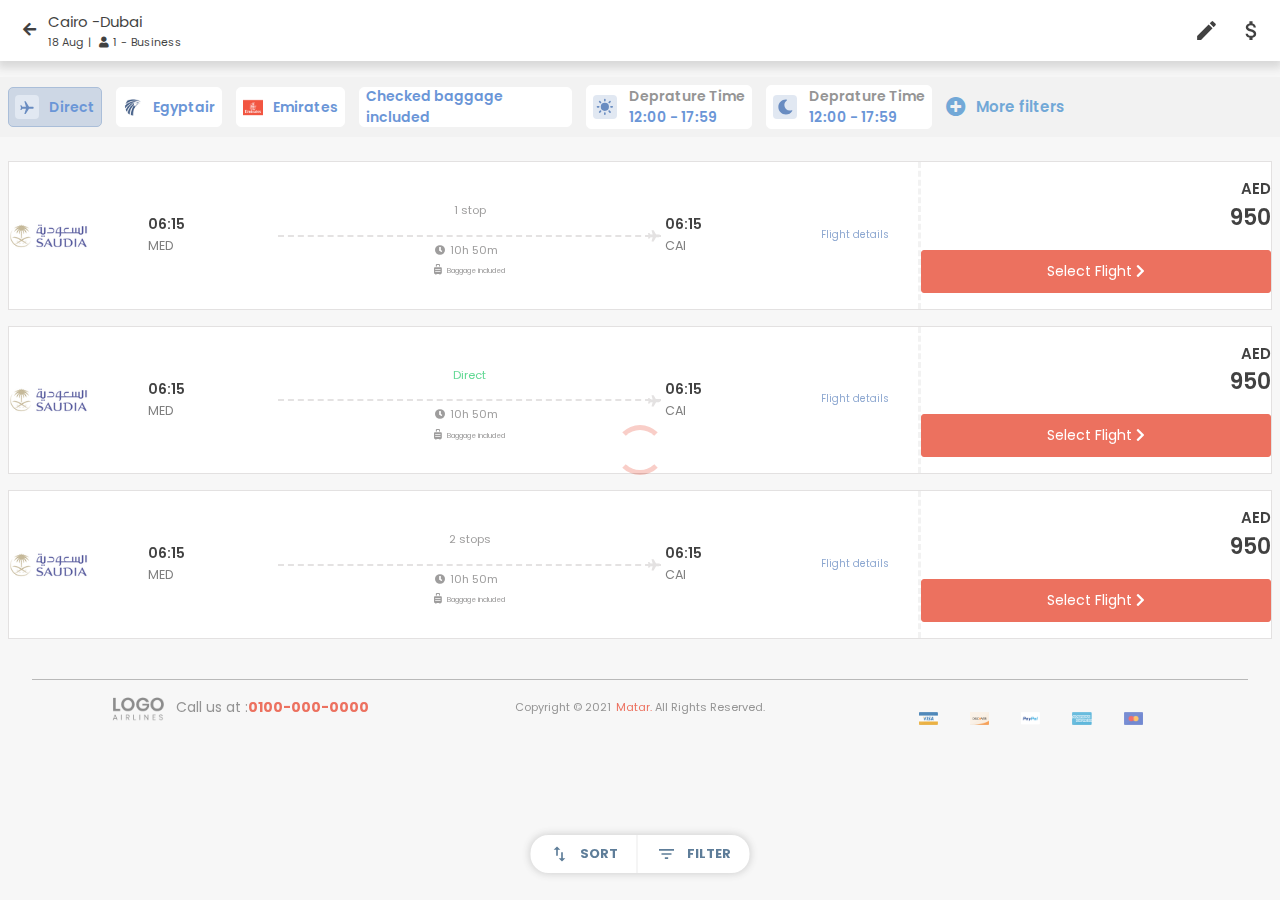
==== commit a5ba4c7a: "style_for_filter_btn" ====
--- a/index.html
+++ b/index.html
@@ -1200,6 +1200,158 @@
                     <button class="sort"> <svg focusable="false" viewBox="0 0 24 24" aria-hidden="true"><path d="M9 3L5 6.99h3V14h2V6.99h3L9 3zm7 14.01V10h-2v7.01h-3L15 21l4-3.99h-3z"></path></svg>SORT </button>
                     <button class="filter"> <svg focusable="false" viewBox="0 0 24 24" aria-hidden="true"><path d="M10 18h4v-2h-4v2zM3 6v2h18V6H3zm3 7h12v-2H6v2z"></path></svg>FILTER</button>
                   </div>
+                  <div class="filter-btn-toggle-list"> 
+                    <div class="header"> <i class="close-btn fas fa-times"> </i>Filters</div>
+                    <div class="main-content"> 
+                      <div class="stops-count">
+                        <div class="head"> 
+                          <div class="icon"> <svg class="MWeb-MuiSvgIcon-root MWeb-jss1560" focusable="false" viewBox="0 0 24 24" aria-hidden="true"><path d="M22 5.72l-4.6-3.86-1.29 1.53 4.6 3.86L22 5.72zM7.88 3.39L6.6 1.86 2 5.71l1.29 1.53 4.59-3.85zM12.5 8H11v6l4.75 2.85.75-1.23-4-2.37V8zM12 4c-4.97 0-9 4.03-9 9s4.02 9 9 9c4.97 0 9-4.03 9-9s-4.03-9-9-9zm0 16c-3.87 0-7-3.13-7-7s3.13-7 7-7 7 3.13 7 7-3.13 7-7 7z"></path></svg>Stops</div>
+                        </div>
+                        <div class="content"> 
+                          <input id="nonestops" type="checkbox" name="" value="nonstop">
+                          <lable for="nonestops">Nonstop</lable>
+                          <input id="1stop" type="checkbox" name="" value="1 stop">
+                          <lable for="1stop">1 Stop</lable>
+                          <input id="morethan2stops" type="checkbox" name="" value="+2 stops">
+                          <lable for="morethan2stops">2+ Stops</lable>
+                        </div>
+                      </div>
+                      <div class="baggage-info"> 
+                        <div class="head"> 
+                          <svg class="sc-hMqMXs fgXQuF" focusable="false" color="inherit" fill="currentcolor" aria-hidden="true" role="presentation" viewBox="0 0 21 16" preserveAspectRatio="xMidYMid meet" size="22" width="22" height="22">
+                            <path d="M15.9 4.313h.343v-.96c0-.307-.234-.555-.516-.555h-1.379c-.285 0-.515.251-.515.555v.123h-.618v-.48c0-.463.35-.84.78-.84h2.079c.43 0 .78.377.78.84v1.317h3.08c.571 0 1.041.504 1.041 1.122v6.304c0 .612-.461 1.112-1.029 1.122-.028.388-.331.695-.7.695-.368 0-.672-.308-.7-.695h-2.44V5.143c0-.301-.075-.585-.207-.83z" fill-opacity=".75" fill-rule="nonzero"></path>
+                            <path d="M9.643 3.635v-.931c0-.245-.178-.437-.383-.437H7.595c-.205 0-.38.193-.38.437v.93h2.428zm4.923 10.9c-.122.496-.548.865-1.053.865-.501 0-.922-.36-1.05-.848H4.379c-.128.488-.55.848-1.05.848-.505 0-.93-.37-1.053-.866C1.553 14.416 1 13.742 1 12.941V5.246c0-.883.668-1.611 1.499-1.611h3.486V2.268C5.985 1.572 6.51 1 7.169 1h2.51c.657 0 1.184.573 1.184 1.268v1.367h3.479c.829 0 1.499.727 1.499 1.61v7.696c0 .8-.551 1.474-1.276 1.593h.001z"></path>
+                          </svg>Baggage 
+                        </div>
+                        <div class="content"> 
+                          <form action=""> 
+                            <div class="form-check active">
+                              <input class="form-check-input" type="radio" name="flexRadioDefault" checked="">
+                              <label class="form-check-label" for="flexRadioDefault1">Recommended Flights</label>
+                            </div>
+                            <div class="form-check">
+                              <input class="form-check-input" type="radio" name="flexRadioDefault">
+                              <label class="form-check-label" for="flexRadioDefault2">Lowest Price First</label>
+                            </div>
+                          </form>
+                        </div>
+                      </div>
+                      <div class="price-range"> 
+                        <div class="head"> 
+                          <svg focusable="false" viewBox="0 0 24 24" aria-hidden="true">
+                            <path d="M11.8 10.9c-2.27-.59-3-1.2-3-2.15 0-1.09 1.01-1.85 2.7-1.85 1.78 0 2.44.85 2.5 2.1h2.21c-.07-1.72-1.12-3.3-3.21-3.81V3h-3v2.16c-1.94.42-3.5 1.68-3.5 3.61 0 2.31 1.91 3.46 4.7 4.13 2.5.6 3 1.48 3 2.41 0 .69-.49 1.79-2.7 1.79-2.06 0-2.87-.92-2.98-2.1h-2.2c.12 2.19 1.76 3.42 3.68 3.83V21h3v-2.15c1.95-.37 3.5-1.5 3.5-3.55 0-2.84-2.43-3.81-4.7-4.4z"></path>
+                          </svg>Price 
+                        </div>
+                        <div class="content"> 
+                          <div class="content-head"> 
+                            <div class="desc"> <span class="info">Flights up to</span>
+                              <div class="input-group">
+                                <div class="input-group-text" id="basic-addon1">AED</div><span class="flight-value" aria-describedby="basic-addon1">3000</span>
+                              </div>
+                            </div>
+                            <div class="range"> 
+                              <input type="range" min="1000" max="3000" steps="1" value="3000">
+                              <div class="range-values">
+                                <div class="value-left"> <span class="price-kind">AED </span><span class="value">1000</span></div>
+                                <div class="value-right"><span class="price-kind">AED </span><span class="value">3000</span></div>
+                              </div>
+                            </div>
+                          </div>
+                        </div>
+                      </div>
+                      <div class="flight-time"> 
+                        <div class="head"> 
+                          <div class="icon"> <i class="fas fa-clock"></i>Flight Time</div>
+                        </div>
+                        <div class="content"> 
+                          <div class="outband-debprature">
+                             Outbound departure</div>
+                          <div class="time"> 
+                            <div class="flight-info-cai"> <span class="cai">CAI - DXB |</span><span class="date">18 Aug </span></div>
+                          </div>
+                          <div class="day-time"> 
+                            <div class="box active"> <span class="header">Morning </span><span class="desc">06:00 - 11:59</span></div>
+                            <div class="box"> <span class="header">Morning </span><span class="desc">06:00 - 11:59</span></div>
+                            <div class="box"> <span class="header">Morning </span><span class="desc">06:00 - 11:59</span></div>
+                          </div>
+                        </div>
+                      </div>
+                      <div class="airlines"> 
+                        <div class="head"> <svg focusable="false" viewBox="0 0 24 24" aria-hidden="true"><path d="M5.35 5.64c-.9-.64-1.12-1.88-.49-2.79.63-.9 1.88-1.12 2.79-.49.9.64 1.12 1.88.49 2.79-.64.9-1.88 1.12-2.79.49zM16 19H8.93c-1.48 0-2.74-1.08-2.96-2.54L4 7H2l1.99 9.76C4.37 19.2 6.47 21 8.94 21H16v-2zm.23-4h-4.88l-1.03-4.1c1.58.89 3.28 1.54 5.15 1.22V9.99c-1.63.31-3.44-.27-4.69-1.25L9.14 7.47c-.23-.18-.49-.3-.76-.38-.32-.09-.66-.12-.99-.06h-.02c-1.23.22-2.05 1.39-1.84 2.61l1.35 5.92C7.16 16.98 8.39 18 9.83 18h6.85l3.82 3 1.5-1.5-5.77-4.5z"></path></svg>Airlines </div>
+                        <div class="content">
+                          <form action=""> 
+                            <div class="form-check active">
+                              <input class="form-check-input" type="radio" name="flexRadioDefault" checked="">
+                              <label class="form-check-label" for="flexRadioDefault1">Nile Air</label>
+                            </div>
+                            <div class="form-check">
+                              <input class="form-check-input" type="radio" name="flexRadioDefault">
+                              <label class="form-check-label" for="flexRadioDefault2">Etihad Airways</label>
+                            </div>
+                            <div class="form-check active">
+                              <input class="form-check-input" type="radio" name="flexRadioDefault">
+                              <label class="form-check-label" for="flexRadioDefault1">Nile Air</label>
+                            </div>
+                            <div class="form-check">
+                              <input class="form-check-input" type="radio" name="flexRadioDefault">
+                              <label class="form-check-label" for="flexRadioDefault2">Etihad Airways</label>
+                            </div>
+                            <div class="form-check active">
+                              <input class="form-check-input" type="radio" name="flexRadioDefault">
+                              <label class="form-check-label" for="flexRadioDefault1">Nile Air</label>
+                            </div>
+                            <div class="form-check">
+                              <input class="form-check-input" type="radio" name="flexRadioDefault">
+                              <label class="form-check-label" for="flexRadioDefault2">Etihad Airways</label>
+                            </div>
+                          </form>
+                          <button class="see-all-airlines">
+                             See all airlines</button>
+                        </div>
+                      </div>
+                      <div class="select-airport">
+                        <div class="head"> <svg xmlns="http://www.w3.org/2000/svg" width="24" height="24" viewBox="0 0 24 24">
+<g fill="none" fill-rule="evenodd">
+<path d="M0 0H24V24H0z"/>
+<path fill="#333" d="M20 8l-.209 1.6h-1.673V12l1.359-.001-.287 2.2c-.073.553-.57 1.001-1.124 1.001h-3.714V20H9.648v-4.8H5.934c-.548 0-1.052-.45-1.124-1.001l-.287-2.2 1.36.001V9.6H4.208L4 8h16zM9.647 9.6H6.824V12h2.823V9.6zm3.765 0h-2.824V12h2.824V9.6zm3.764 0h-2.823V12h2.823V9.6zM12.408 4c.563 0 1.004.45 1.004 1.004V6.4h3.764l-.157.8H6.98l-.156-.8h3.764V5.004c0-.564.45-1.004 1.004-1.004z"/>
+</g>
+</svg>Airports 
+                        </div>
+                        <div class="content"> 
+                          <form action="">
+                            <div class="all-airports"> 
+                              <div class="form-check">
+                                <input class="form-check-input" type="radio" name="flexRadioDefault" checked="">
+                                <label class="form-check-label" for="flexRadioDefault1">All airport</label>
+                              </div>
+                            </div>
+                            <div class="fly-from"><span class="title">FLY FROM CAIRO</span>
+                              <div class="form-check"> 
+                                <input class="form-check-input" type="radio" name="flexRadioDefault">
+                                <label class="form-check-label" for="flexRadioDefault2">Cairo International Airport (CAI)</label>
+                              </div>
+                            </div>
+                            <div class="arrive-in"><span class="title">ARRIVE IN XHB</span>
+                              <div class="form-check">
+                                <input class="form-check-input" type="radio" name="flexRadioDefault">
+                                <label class="form-check-label" for="flexRadioDefault1">Dubai International Airport (DXP)</label>
+                              </div>
+                            </div>
+                            <div class="other-option"><span class="title">OTHER OPTIONS</span>
+                              <div class="form-check">
+                                <input class="form-check-input" type="radio" name="flexRadioDefault">
+                                <label class="form-check-label" for="flexRadioDefault2">XHB (XHB)</label>
+                              </div>
+                              <div class="form-check">
+                                <input class="form-check-input" type="radio" name="flexRadioDefault">
+                                <label class="form-check-label" for="flexRadioDefault1">Dubai, United Arab Emirates (XNB-Dubai Bus Station) (XNB)</label>
+                              </div>
+                            </div>
+                          </form>
+                        </div>
+                      </div>
+                    </div>
+                  </div>
                   <div class="sort_btn_toggle_list"> 
                     <div class="toggle-list"> 
                       <div class="header"> 
--- a/css/all.css
+++ b/css/all.css
@@ -7,6 +7,6 @@
 
 .iti{position:relative;display:inline-block}.iti *{-webkit-box-sizing:border-box;box-sizing:border-box;-moz-box-sizing:border-box}.iti__hide{display:none}.iti__v-hide{visibility:hidden}.iti input,.iti input[type=tel],.iti input[type=text]{position:relative;z-index:0;margin-top:0 !important;margin-bottom:0 !important;padding-right:36px;margin-right:0}.iti__flag-container{position:absolute;top:0;bottom:0;right:0;padding:1px}.iti__selected-flag{z-index:1;position:relative;display:-webkit-box;display:-ms-flexbox;display:flex;-webkit-box-align:center;-ms-flex-align:center;align-items:center;height:100%;padding:0 6px 0 8px}.iti__arrow{margin-left:6px;width:0;height:0;border-left:3px solid transparent;border-right:3px solid transparent;border-top:4px solid #555}.iti__arrow--up{border-top:none;border-bottom:4px solid #555}.iti__country-list{position:absolute;z-index:2;list-style:none;text-align:left;padding:0;margin:0 0 0 -1px;-webkit-box-shadow:1px 1px 4px rgba(0,0,0,0.2);box-shadow:1px 1px 4px rgba(0,0,0,0.2);background-color:#fff;border:1px solid #ccc;white-space:nowrap;max-height:200px;overflow-y:scroll;-webkit-overflow-scrolling:touch}.iti__country-list--dropup{bottom:100%;margin-bottom:-1px}@media (max-width: 500px){.iti__country-list{white-space:normal}}.iti__flag-box{display:inline-block;width:20px}.iti__divider{padding-bottom:5px;margin-bottom:5px;border-bottom:1px solid #ccc}.iti__country{padding:5px 10px;outline:0}.iti__dial-code{color:#999}.iti__country.iti__highlight{background-color:rgba(0,0,0,0.05)}.iti__country-name,.iti__dial-code,.iti__flag-box{vertical-align:middle}.iti__country-name,.iti__flag-box{margin-right:6px}.iti--allow-dropdown input,.iti--allow-dropdown input[type=tel],.iti--allow-dropdown input[type=text],.iti--separate-dial-code input,.iti--separate-dial-code input[type=tel],.iti--separate-dial-code input[type=text]{padding-right:6px;padding-left:52px;margin-left:0}.iti--allow-dropdown .iti__flag-container,.iti--separate-dial-code .iti__flag-container{right:auto;left:0}.iti--allow-dropdown .iti__flag-container:hover{cursor:pointer}.iti--allow-dropdown .iti__flag-container:hover .iti__selected-flag{background-color:rgba(0,0,0,0.05)}.iti--allow-dropdown input[disabled]+.iti__flag-container:hover,.iti--allow-dropdown input[readonly]+.iti__flag-container:hover{cursor:default}.iti--allow-dropdown input[disabled]+.iti__flag-container:hover .iti__selected-flag,.iti--allow-dropdown input[readonly]+.iti__flag-container:hover .iti__selected-flag{background-color:transparent}.iti--separate-dial-code .iti__selected-flag{background-color:rgba(0,0,0,0.05)}.iti--separate-dial-code .iti__selected-dial-code{margin-left:6px}.iti--container{position:absolute;top:-1000px;left:-1000px;z-index:1060;padding:1px}.iti--container:hover{cursor:pointer}.iti-mobile .iti--container{top:30px;bottom:30px;left:30px;right:30px;position:fixed}.iti-mobile .iti__country-list{max-height:100%;width:100%}.iti-mobile .iti__country{padding:10px 10px;line-height:1.5em}.iti__flag{width:20px}.iti__flag.iti__be{width:18px}.iti__flag.iti__ch{width:15px}.iti__flag.iti__mc{width:19px}.iti__flag.iti__ne{width:18px}.iti__flag.iti__np{width:13px}.iti__flag.iti__va{width:15px}@media (-webkit-min-device-pixel-ratio: 2), (min-resolution: 192dpi){.iti__flag{background-size:5652px 15px}}.iti__flag.iti__ac{height:10px;background-position:0 0}.iti__flag.iti__ad{height:14px;background-position:-22px 0}.iti__flag.iti__ae{height:10px;background-position:-44px 0}.iti__flag.iti__af{height:14px;background-position:-66px 0}.iti__flag.iti__ag{height:14px;background-position:-88px 0}.iti__flag.iti__ai{height:10px;background-position:-110px 0}.iti__flag.iti__al{height:15px;background-position:-132px 0}.iti__flag.iti__am{height:10px;background-position:-154px 0}.iti__flag.iti__ao{height:14px;background-position:-176px 0}.iti__flag.iti__aq{height:14px;background-position:-198px 0}.iti__flag.iti__ar{height:13px;background-position:-220px 0}.iti__flag.iti__as{height:10px;background-position:-242px 0}.iti__flag.iti__at{height:14px;background-position:-264px 0}.iti__flag.iti__au{height:10px;background-position:-286px 0}.iti__flag.iti__aw{height:14px;background-position:-308px 0}.iti__flag.iti__ax{height:13px;background-position:-330px 0}.iti__flag.iti__az{height:10px;background-position:-352px 0}.iti__flag.iti__ba{height:10px;background-position:-374px 0}.iti__flag.iti__bb{height:14px;background-position:-396px 0}.iti__flag.iti__bd{height:12px;background-position:-418px 0}.iti__flag.iti__be{height:15px;background-position:-440px 0}.iti__flag.iti__bf{height:14px;background-position:-460px 0}.iti__flag.iti__bg{height:12px;background-position:-482px 0}.iti__flag.iti__bh{height:12px;background-position:-504px 0}.iti__flag.iti__bi{height:12px;background-position:-526px 0}.iti__flag.iti__bj{height:14px;background-position:-548px 0}.iti__flag.iti__bl{height:14px;background-position:-570px 0}.iti__flag.iti__bm{height:10px;background-position:-592px 0}.iti__flag.iti__bn{height:10px;background-position:-614px 0}.iti__flag.iti__bo{height:14px;background-position:-636px 0}.iti__flag.iti__bq{height:14px;background-position:-658px 0}.iti__flag.iti__br{height:14px;background-position:-680px 0}.iti__flag.iti__bs{height:10px;background-position:-702px 0}.iti__flag.iti__bt{height:14px;background-position:-724px 0}.iti__flag.iti__bv{height:15px;background-position:-746px 0}.iti__flag.iti__bw{height:14px;background-position:-768px 0}.iti__flag.iti__by{height:10px;background-position:-790px 0}.iti__flag.iti__bz{height:14px;background-position:-812px 0}.iti__flag.iti__ca{height:10px;background-position:-834px 0}.iti__flag.iti__cc{height:10px;background-position:-856px 0}.iti__flag.iti__cd{height:15px;background-position:-878px 0}.iti__flag.iti__cf{height:14px;background-position:-900px 0}.iti__flag.iti__cg{height:14px;background-position:-922px 0}.iti__flag.iti__ch{height:15px;background-position:-944px 0}.iti__flag.iti__ci{height:14px;background-position:-961px 0}.iti__flag.iti__ck{height:10px;background-position:-983px 0}.iti__flag.iti__cl{height:14px;background-position:-1005px 0}.iti__flag.iti__cm{height:14px;background-position:-1027px 0}.iti__flag.iti__cn{height:14px;background-position:-1049px 0}.iti__flag.iti__co{height:14px;background-position:-1071px 0}.iti__flag.iti__cp{height:14px;background-position:-1093px 0}.iti__flag.iti__cr{height:12px;background-position:-1115px 0}.iti__flag.iti__cu{height:10px;background-position:-1137px 0}.iti__flag.iti__cv{height:12px;background-position:-1159px 0}.iti__flag.iti__cw{height:14px;background-position:-1181px 0}.iti__flag.iti__cx{height:10px;background-position:-1203px 0}.iti__flag.iti__cy{height:14px;background-position:-1225px 0}.iti__flag.iti__cz{height:14px;background-position:-1247px 0}.iti__flag.iti__de{height:12px;background-position:-1269px 0}.iti__flag.iti__dg{height:10px;background-position:-1291px 0}.iti__flag.iti__dj{height:14px;background-position:-1313px 0}.iti__flag.iti__dk{height:15px;background-position:-1335px 0}.iti__flag.iti__dm{height:10px;background-position:-1357px 0}.iti__flag.iti__do{height:14px;background-position:-1379px 0}.iti__flag.iti__dz{height:14px;background-position:-1401px 0}.iti__flag.iti__ea{height:14px;background-position:-1423px 0}.iti__flag.iti__ec{height:14px;background-position:-1445px 0}.iti__flag.iti__ee{height:13px;background-position:-1467px 0}.iti__flag.iti__eg{height:14px;background-position:-1489px 0}.iti__flag.iti__eh{height:10px;background-position:-1511px 0}.iti__flag.iti__er{height:10px;background-position:-1533px 0}.iti__flag.iti__es{height:14px;background-position:-1555px 0}.iti__flag.iti__et{height:10px;background-position:-1577px 0}.iti__flag.iti__eu{height:14px;background-position:-1599px 0}.iti__flag.iti__fi{height:12px;background-position:-1621px 0}.iti__flag.iti__fj{height:10px;background-position:-1643px 0}.iti__flag.iti__fk{height:10px;background-position:-1665px 0}.iti__flag.iti__fm{height:11px;background-position:-1687px 0}.iti__flag.iti__fo{height:15px;background-position:-1709px 0}.iti__flag.iti__fr{height:14px;background-position:-1731px 0}.iti__flag.iti__ga{height:15px;background-position:-1753px 0}.iti__flag.iti__gb{height:10px;background-position:-1775px 0}.iti__flag.iti__gd{height:12px;background-position:-1797px 0}.iti__flag.iti__ge{height:14px;background-position:-1819px 0}.iti__flag.iti__gf{height:14px;background-position:-1841px 0}.iti__flag.iti__gg{height:14px;background-position:-1863px 0}.iti__flag.iti__gh{height:14px;background-position:-1885px 0}.iti__flag.iti__gi{height:10px;background-position:-1907px 0}.iti__flag.iti__gl{height:14px;background-position:-1929px 0}.iti__flag.iti__gm{height:14px;background-position:-1951px 0}.iti__flag.iti__gn{height:14px;background-position:-1973px 0}.iti__flag.iti__gp{height:14px;background-position:-1995px 0}.iti__flag.iti__gq{height:14px;background-position:-2017px 0}.iti__flag.iti__gr{height:14px;background-position:-2039px 0}.iti__flag.iti__gs{height:10px;background-position:-2061px 0}.iti__flag.iti__gt{height:13px;background-position:-2083px 0}.iti__flag.iti__gu{height:11px;background-position:-2105px 0}.iti__flag.iti__gw{height:10px;background-position:-2127px 0}.iti__flag.iti__gy{height:12px;background-position:-2149px 0}.iti__flag.iti__hk{height:14px;background-position:-2171px 0}.iti__flag.iti__hm{height:10px;background-position:-2193px 0}.iti__flag.iti__hn{height:10px;background-position:-2215px 0}.iti__flag.iti__hr{height:10px;background-position:-2237px 0}.iti__flag.iti__ht{height:12px;background-position:-2259px 0}.iti__flag.iti__hu{height:10px;background-position:-2281px 0}.iti__flag.iti__ic{height:14px;background-position:-2303px 0}.iti__flag.iti__id{height:14px;background-position:-2325px 0}.iti__flag.iti__ie{height:10px;background-position:-2347px 0}.iti__flag.iti__il{height:15px;background-position:-2369px 0}.iti__flag.iti__im{height:10px;background-position:-2391px 0}.iti__flag.iti__in{height:14px;background-position:-2413px 0}.iti__flag.iti__io{height:10px;background-position:-2435px 0}.iti__flag.iti__iq{height:14px;background-position:-2457px 0}.iti__flag.iti__ir{height:12px;background-position:-2479px 0}.iti__flag.iti__is{height:15px;background-position:-2501px 0}.iti__flag.iti__it{height:14px;background-position:-2523px 0}.iti__flag.iti__je{height:12px;background-position:-2545px 0}.iti__flag.iti__jm{height:10px;background-position:-2567px 0}.iti__flag.iti__jo{height:10px;background-position:-2589px 0}.iti__flag.iti__jp{height:14px;background-position:-2611px 0}.iti__flag.iti__ke{height:14px;background-position:-2633px 0}.iti__flag.iti__kg{height:12px;background-position:-2655px 0}.iti__flag.iti__kh{height:13px;background-position:-2677px 0}.iti__flag.iti__ki{height:10px;background-position:-2699px 0}.iti__flag.iti__km{height:12px;background-position:-2721px 0}.iti__flag.iti__kn{height:14px;background-position:-2743px 0}.iti__flag.iti__kp{height:10px;background-position:-2765px 0}.iti__flag.iti__kr{height:14px;background-position:-2787px 0}.iti__flag.iti__kw{height:10px;background-position:-2809px 0}.iti__flag.iti__ky{height:10px;background-position:-2831px 0}.iti__flag.iti__kz{height:10px;background-position:-2853px 0}.iti__flag.iti__la{height:14px;background-position:-2875px 0}.iti__flag.iti__lb{height:14px;background-position:-2897px 0}.iti__flag.iti__lc{height:10px;background-position:-2919px 0}.iti__flag.iti__li{height:12px;background-position:-2941px 0}.iti__flag.iti__lk{height:10px;background-position:-2963px 0}.iti__flag.iti__lr{height:11px;background-position:-2985px 0}.iti__flag.iti__ls{height:14px;background-position:-3007px 0}.iti__flag.iti__lt{height:12px;background-position:-3029px 0}.iti__flag.iti__lu{height:12px;background-position:-3051px 0}.iti__flag.iti__lv{height:10px;background-position:-3073px 0}.iti__flag.iti__ly{height:10px;background-position:-3095px 0}.iti__flag.iti__ma{height:14px;background-position:-3117px 0}.iti__flag.iti__mc{height:15px;background-position:-3139px 0}.iti__flag.iti__md{height:10px;background-position:-3160px 0}.iti__flag.iti__me{height:10px;background-position:-3182px 0}.iti__flag.iti__mf{height:14px;background-position:-3204px 0}.iti__flag.iti__mg{height:14px;background-position:-3226px 0}.iti__flag.iti__mh{height:11px;background-position:-3248px 0}.iti__flag.iti__mk{height:10px;background-position:-3270px 0}.iti__flag.iti__ml{height:14px;background-position:-3292px 0}.iti__flag.iti__mm{height:14px;background-position:-3314px 0}.iti__flag.iti__mn{height:10px;background-position:-3336px 0}.iti__flag.iti__mo{height:14px;background-position:-3358px 0}.iti__flag.iti__mp{height:10px;background-position:-3380px 0}.iti__flag.iti__mq{height:14px;background-position:-3402px 0}.iti__flag.iti__mr{height:14px;background-position:-3424px 0}.iti__flag.iti__ms{height:10px;background-position:-3446px 0}.iti__flag.iti__mt{height:14px;background-position:-3468px 0}.iti__flag.iti__mu{height:14px;background-position:-3490px 0}.iti__flag.iti__mv{height:14px;background-position:-3512px 0}.iti__flag.iti__mw{height:14px;background-position:-3534px 0}.iti__flag.iti__mx{height:12px;background-position:-3556px 0}.iti__flag.iti__my{height:10px;background-position:-3578px 0}.iti__flag.iti__mz{height:14px;background-position:-3600px 0}.iti__flag.iti__na{height:14px;background-position:-3622px 0}.iti__flag.iti__nc{height:10px;background-position:-3644px 0}.iti__flag.iti__ne{height:15px;background-position:-3666px 0}.iti__flag.iti__nf{height:10px;background-position:-3686px 0}.iti__flag.iti__ng{height:10px;background-position:-3708px 0}.iti__flag.iti__ni{height:12px;background-position:-3730px 0}.iti__flag.iti__nl{height:14px;background-position:-3752px 0}.iti__flag.iti__no{height:15px;background-position:-3774px 0}.iti__flag.iti__np{height:15px;background-position:-3796px 0}.iti__flag.iti__nr{height:10px;background-position:-3811px 0}.iti__flag.iti__nu{height:10px;background-position:-3833px 0}.iti__flag.iti__nz{height:10px;background-position:-3855px 0}.iti__flag.iti__om{height:10px;background-position:-3877px 0}.iti__flag.iti__pa{height:14px;background-position:-3899px 0}.iti__flag.iti__pe{height:14px;background-position:-3921px 0}.iti__flag.iti__pf{height:14px;background-position:-3943px 0}.iti__flag.iti__pg{height:15px;background-position:-3965px 0}.iti__flag.iti__ph{height:10px;background-position:-3987px 0}.iti__flag.iti__pk{height:14px;background-position:-4009px 0}.iti__flag.iti__pl{height:13px;background-position:-4031px 0}.iti__flag.iti__pm{height:14px;background-position:-4053px 0}.iti__flag.iti__pn{height:10px;background-position:-4075px 0}.iti__flag.iti__pr{height:14px;background-position:-4097px 0}.iti__flag.iti__ps{height:10px;background-position:-4119px 0}.iti__flag.iti__pt{height:14px;background-position:-4141px 0}.iti__flag.iti__pw{height:13px;background-position:-4163px 0}.iti__flag.iti__py{height:11px;background-position:-4185px 0}.iti__flag.iti__qa{height:8px;background-position:-4207px 0}.iti__flag.iti__re{height:14px;background-position:-4229px 0}.iti__flag.iti__ro{height:14px;background-position:-4251px 0}.iti__flag.iti__rs{height:14px;background-position:-4273px 0}.iti__flag.iti__ru{height:14px;background-position:-4295px 0}.iti__flag.iti__rw{height:14px;background-position:-4317px 0}.iti__flag.iti__sa{height:14px;background-position:-4339px 0}.iti__flag.iti__sb{height:10px;background-position:-4361px 0}.iti__flag.iti__sc{height:10px;background-position:-4383px 0}.iti__flag.iti__sd{height:10px;background-position:-4405px 0}.iti__flag.iti__se{height:13px;background-position:-4427px 0}.iti__flag.iti__sg{height:14px;background-position:-4449px 0}.iti__flag.iti__sh{height:10px;background-position:-4471px 0}.iti__flag.iti__si{height:10px;background-position:-4493px 0}.iti__flag.iti__sj{height:15px;background-position:-4515px 0}.iti__flag.iti__sk{height:14px;background-position:-4537px 0}.iti__flag.iti__sl{height:14px;background-position:-4559px 0}.iti__flag.iti__sm{height:15px;background-position:-4581px 0}.iti__flag.iti__sn{height:14px;background-position:-4603px 0}.iti__flag.iti__so{height:14px;background-position:-4625px 0}.iti__flag.iti__sr{height:14px;background-position:-4647px 0}.iti__flag.iti__ss{height:10px;background-position:-4669px 0}.iti__flag.iti__st{height:10px;background-position:-4691px 0}.iti__flag.iti__sv{height:12px;background-position:-4713px 0}.iti__flag.iti__sx{height:14px;background-position:-4735px 0}.iti__flag.iti__sy{height:14px;background-position:-4757px 0}.iti__flag.iti__sz{height:14px;background-position:-4779px 0}.iti__flag.iti__ta{height:10px;background-position:-4801px 0}.iti__flag.iti__tc{height:10px;background-position:-4823px 0}.iti__flag.iti__td{height:14px;background-position:-4845px 0}.iti__flag.iti__tf{height:14px;background-position:-4867px 0}.iti__flag.iti__tg{height:13px;background-position:-4889px 0}.iti__flag.iti__th{height:14px;background-position:-4911px 0}.iti__flag.iti__tj{height:10px;background-position:-4933px 0}.iti__flag.iti__tk{height:10px;background-position:-4955px 0}.iti__flag.iti__tl{height:10px;background-position:-4977px 0}.iti__flag.iti__tm{height:14px;background-position:-4999px 0}.iti__flag.iti__tn{height:14px;background-position:-5021px 0}.iti__flag.iti__to{height:10px;background-position:-5043px 0}.iti__flag.iti__tr{height:14px;background-position:-5065px 0}.iti__flag.iti__tt{height:12px;background-position:-5087px 0}.iti__flag.iti__tv{height:10px;background-position:-5109px 0}.iti__flag.iti__tw{height:14px;background-position:-5131px 0}.iti__flag.iti__tz{height:14px;background-position:-5153px 0}.iti__flag.iti__ua{height:14px;background-position:-5175px 0}.iti__flag.iti__ug{height:14px;background-position:-5197px 0}.iti__flag.iti__um{height:11px;background-position:-5219px 0}.iti__flag.iti__un{height:14px;background-position:-5241px 0}.iti__flag.iti__us{height:11px;background-position:-5263px 0}.iti__flag.iti__uy{height:14px;background-position:-5285px 0}.iti__flag.iti__uz{height:10px;background-position:-5307px 0}.iti__flag.iti__va{height:15px;background-position:-5329px 0}.iti__flag.iti__vc{height:14px;background-position:-5346px 0}.iti__flag.iti__ve{height:14px;background-position:-5368px 0}.iti__flag.iti__vg{height:10px;background-position:-5390px 0}.iti__flag.iti__vi{height:14px;background-position:-5412px 0}.iti__flag.iti__vn{height:14px;background-position:-5434px 0}.iti__flag.iti__vu{height:12px;background-position:-5456px 0}.iti__flag.iti__wf{height:14px;background-position:-5478px 0}.iti__flag.iti__ws{height:10px;background-position:-5500px 0}.iti__flag.iti__xk{height:15px;background-position:-5522px 0}.iti__flag.iti__ye{height:14px;background-position:-5544px 0}.iti__flag.iti__yt{height:14px;background-position:-5566px 0}.iti__flag.iti__za{height:14px;background-position:-5588px 0}.iti__flag.iti__zm{height:14px;background-position:-5610px 0}.iti__flag.iti__zw{height:10px;background-position:-5632px 0}.iti__flag{height:15px;-webkit-box-shadow:0 0 1px 0 #888;box-shadow:0 0 1px 0 #888;background-image:url(../img/flags.png);background-repeat:no-repeat;background-color:#dbdbdb;background-position:20px 0}@media (-webkit-min-device-pixel-ratio: 2), (min-resolution: 192dpi){.iti__flag{background-image:url(../img/flags@2x.png)}}.iti__flag.iti__np{background-color:transparent}
 
-*{margin:0rem;padding:0rem;-webkit-box-sizing:border-box;box-sizing:border-box}body{background-color:#fcfcfc;font-family:'Poppins', sans-serif !important;padding:0rem !important;margin:0rem !important;overflow-x:hidden}body.no-scroll{overflow:hidden}@media (max-width: 1400px){body{background-color:#e8e8e87d}}ul,ol{list-style:none;margin:0rem}.black{color:#000 !important}.border-l-none{border-left:none !important}#main-content{margin-top:6%}@media (max-width: 1400px){.content .container-fluid{padding:0rem}}.content .window{display:-webkit-box;display:-ms-flexbox;display:flex;-webkit-box-pack:center;-ms-flex-pack:center;justify-content:center}@media (max-width: 576px){.content .window .sidebar-window{display:none}}@media (min-width: 1500px){.content .window .sidebar-window{width:auto}}.content .window .flight-info-window{width:100%}@media (min-width: 1500px){.content .window .flight-info-window .flightinfo{-webkit-box-flex:1;-ms-flex:1;flex:1}}@media (max-width: 1400px){.content .window .flight-info-window .flightinfo{padding:0rem}}.select-flight-page .container-fluid{padding:0rem 4rem}.final-step-page .container-fluid{padding:0rem 4rem}.visa{background:url("https://jscardvalidator-mpccmwdwqf.now.sh/cards_sprite_compressed_30.jpg") 0 0 no-repeat}.mastercard{background:url("https://jscardvalidator-mpccmwdwqf.now.sh/cards_sprite_compressed_30.jpg") 0 -30px no-repeat}.amex{background:url("https://jscardvalidator-mpccmwdwqf.now.sh/cards_sprite_compressed_30.jpg") 0 -60px no-repeat}.diners{background:url("https://jscardvalidator-mpccmwdwqf.now.sh/cards_sprite_compressed_30.jpg") 0 -90px no-repeat}.discover{background:url("https://jscardvalidator-mpccmwdwqf.now.sh/cards_sprite_compressed_30.jpg") 0 -120px no-repeat}.shopping{background:url("https://jscardvalidator-mpccmwdwqf.now.sh/cards_sprite_compressed_30.jpg") 0 -150px no-repeat}.naranja{background:url("https://jscardvalidator-mpccmwdwqf.now.sh/cards_sprite_compressed_30.jpg") 0 -180px no-repeat}.qida{background:url("https://jscardvalidator-mpccmwdwqf.now.sh/cards_sprite_compressed_30.jpg") 0 -210px no-repeat}.clubdia{background:url("https://jscardvalidator-mpccmwdwqf.now.sh/cards_sprite_compressed_30.jpg") 0 -240px no-repeat}.musicred{background:url("https://jscardvalidator-mpccmwdwqf.now.sh/cards_sprite_compressed_30.jpg") 0 -270px no-repeat}.nevada{background:url("https://jscardvalidator-mpccmwdwqf.now.sh/cards_sprite_compressed_30.jpg") 0 -300px no-repeat}.tuya{background:url("https://jscardvalidator-mpccmwdwqf.now.sh/cards_sprite_compressed_30.jpg") 0 -330px no-repeat}.laanonima{background:url("https://jscardvalidator-mpccmwdwqf.now.sh/cards_sprite_compressed_30.jpg") 0 -360px no-repeat}.crediguia{background:url("https://jscardvalidator-mpccmwdwqf.now.sh/cards_sprite_compressed_30.jpg") 0 -390px no-repeat}.patagonia{background:url("https://jscardvalidator-mpccmwdwqf.now.sh/cards_sprite_compressed_30.jpg") 0 -410px no-repeat}.sol{background:url("https://jscardvalidator-mpccmwdwqf.now.sh/cards_sprite_compressed_30.jpg") 0 -440px no-repeat}.cabal{background:url("https://jscardvalidator-mpccmwdwqf.now.sh/cards_sprite_compressed_30.jpg") 0 -470px no-repeat}.cencosud{background:url("https://jscardvalidator-mpccmwdwqf.now.sh/cards_sprite_compressed_30.jpg") 0 -500px no-repeat}.credimas{background:url("https://jscardvalidator-mpccmwdwqf.now.sh/cards_sprite_compressed_30.jpg") 0 -530px no-repeat}.carrefour{background:url("https://jscardvalidator-mpccmwdwqf.now.sh/cards_sprite_compressed_30.jpg") 0 -560px no-repeat}.grupar{background:url("https://jscardvalidator-mpccmwdwqf.now.sh/cards_sprite_compressed_30.jpg") 0 -590px no-repeat}.wishgift{background:url("https://jscardvalidator-mpccmwdwqf.now.sh/cards_sprite_compressed_30.jpg") 0 -610px no-repeat}.unknown{background:url("https://jscardvalidator-mpccmwdwqf.now.sh/cards_sprite_compressed_30.jpg") 0 -640px no-repeat}#preloader{position:fixed;z-index:999999999 !important;background-color:#fff;top:0;left:0;right:0;bottom:0;width:100%;height:100%;display:-webkit-box;display:-ms-flexbox;display:flex;-webkit-box-align:center;-ms-flex-align:center;align-items:center;-webkit-box-pack:center;-ms-flex-pack:center;justify-content:center}#preloader [data-loader=dual-ring]{width:50px;height:50px;content:" ";display:block;border-radius:50%;border:5px solid #e64129;border-color:#e64129 transparent #e64129 transparent;-webkit-animation:dual-ring 1.2s ease-in-out infinite;animation:dual-ring 1.2s ease-in-out infinite}@-webkit-keyframes dual-ring{form{-webkit-transform:rotate(0deg);transform:rotate(0deg)}to{-webkit-transform:rotate(360deg);transform:rotate(360deg)}}@keyframes dual-ring{form{-webkit-transform:rotate(0deg);transform:rotate(0deg)}to{-webkit-transform:rotate(360deg);transform:rotate(360deg)}}#scrollTop{position:fixed;right:10px;bottom:10px;background-color:#00000061;width:36px;height:36px;border-radius:50%;z-index:10000;text-align:center;font-size:18px;line-height:36px;opacity:0;pointer-events:none;cursor:pointer;-webkit-transition:all .3s ease-in-out;transition:all .3s ease-in-out}#scrollTop.show{opacity:1;pointer-events:all;background-color:#e64129}#scrollTop i{font-weight:600;color:#fff;-webkit-transition:all .3s ease-in-out;transition:all .3s ease-in-out}header{background-color:#fff;background-color:#fff}header.mobile-view{padding:15px;position:fixed;width:100%;height:100%;z-index:999;overflow-x:scroll}header .navbar{display:grid;-webkit-box-align:center;-ms-flex-align:center;align-items:center;justify-items:center;align-items:center;grid-template-columns:18% 1fr;padding:0rem;position:relative}@media (max-width: 1400px){header .navbar{display:none}}@media (min-width: 1500px){header .navbar{display:grid}}header .navbar.mobile-view{display:-webkit-box;display:-ms-flexbox;display:flex;-webkit-box-pack:center;-ms-flex-pack:center;justify-content:center;-webkit-box-align:center;-ms-flex-align:center;align-items:center}header .navbar.mobile-view .logo{-webkit-box-ordinal-group:3;-ms-flex-order:2;order:2}header .navbar.mobile-view .list-item{display:none}header .navbar.mobile-view .humburger-btn{display:block !important}header .navbar .humburger-btn{background-color:transparent;height:auto;padding:2px 7px;border:none;-webkit-box-align:center;-ms-flex-align:center;align-items:center;border-radius:3px;outline:none;display:none;-webkit-box-ordinal-group:2;-ms-flex-order:1;order:1;position:absolute;top:0%;left:0%;bottom:0%}header .navbar .humburger-btn svg{color:#000;width:30px}header .navbar .back-bttn{position:absolute;right:0%;top:25%;background-color:transparent;color:#000;border:none;height:auto;width:auto;padding:6px 12px;font-size:14px;outline:none;display:none}header .navbar .back-bttn.active{display:block}header .navbar .logo{text-align:center;display:-webkit-box;display:-ms-flexbox;display:flex;-webkit-box-align:center;-ms-flex-align:center;align-items:center;font-size:3rem}@media (max-width: 1400px){header .navbar .logo{font-size:2.7rem}}header .navbar .list-item{color:#3a3a3a;width:100%;display:-webkit-box;display:-ms-flexbox;display:flex;-webkit-box-align:center;-ms-flex-align:center;align-items:center;-webkit-box-pack:end;-ms-flex-pack:end;justify-content:flex-end}header .navbar .list-item .item{position:relative;height:100%;-webkit-box-align:center;-ms-flex-align:center;align-items:center;padding:1rem 1rem;font-size:13px;cursor:pointer;display:inline-block;-webkit-transition:all .3s ease-in-out;transition:all .3s ease-in-out}@media (min-width: 1920px){header .navbar .list-item .item{font-size:20px}}header .navbar .list-item .item i{position:absolute;bottom:38%;right:0%;font-size:13px}header .navbar .list-item .item .contact-us{text-decoration:none;color:#3a3a3a;-webkit-transition:all .3s ease-in-out;transition:all .3s ease-in-out}header .navbar .list-item .item .contact-us:hover{color:#e64129}header .navbar .list-item .item button{background-color:#6598e6;color:#fff;border:none;height:auto;width:auto;padding:5px 30px;font-size:13px;outline:none;border-radius:4px;cursor:pointer;-webkit-transition:all .3s ease-in-out;transition:all .3s ease-in-out}@media (min-width: 1400px){header .navbar .list-item .item button{font-size:13px}}header .navbar .list-item .item button:hover{background-color:#20608b}header .navbar .list-item .item .dropdown-menu{background-color:#e64129;position:absolute;top:84%;left:24%;width:122px;padding:13px 8px 21px 12px;font-size:13px;border-radius:3px;display:none}header .navbar .list-item .item .dropdown-menu a{color:#fff;text-decoration:none}header .navbar .list-item .item .dropdown-menu::before{content:"";top:-20%;left:13px;position:absolute;border:10px solid;border-color:transparent transparent #e64129 transparent}header .navbar .list-item .item .dropdown-menu li{margin:6px 0rem 0px 0px}header .navbar .list-item .item:hover{color:#e64129}header .navbar .list-item .item.signIn-btn:hover{background-color:#fff}header .navbar .list-item .item.active{color:#e64129}header .navbar .list-item .item.active .dropdown-menu{display:block}header .mobile-navbar{width:100%;-webkit-box-shadow:0px 5px 8px 2px #ccc;box-shadow:0px 5px 8px 2px #ccc;padding:11px;display:none}@media (max-width: 1400px){header .mobile-navbar{display:-webkit-box;display:-ms-flexbox;display:flex}}header .mobile-navbar.mobile-view{display:none}header .mobile-navbar .header{display:-webkit-box;display:-ms-flexbox;display:flex;-webkit-box-align:center;-ms-flex-align:center;align-items:center;color:#000;font-size:15px}header .mobile-navbar .header .back-btn{color:#000;background-color:transparent;border:none;outline:none;cursor:pointer}header .mobile-navbar .header .flight-info{display:-webkit-box;display:-ms-flexbox;display:flex;-webkit-box-orient:vertical;-webkit-box-direction:normal;-ms-flex-direction:column;flex-direction:column;-webkit-box-flex:1;-ms-flex:1;flex:1}header .mobile-navbar .header .flight-info .from-to{display:-webkit-box;display:-ms-flexbox;display:flex}header .mobile-navbar .header .flight-info .fly-details{display:-webkit-box;display:-ms-flexbox;display:flex;font-size:11px}header .mobile-navbar .header .flight-info .fly-details .passengersCount-kind{display:-webkit-box;display:-ms-flexbox;display:flex;-webkit-box-align:center;-ms-flex-align:center;align-items:center}header .mobile-navbar .header .flight-info .fly-details .passengersCount-kind .passengers-count i{margin:0px 4px}header .mobile-navbar .header .flight-info .fly-details .passengersCount-kind .dash{margin:0px 4px}header .mobile-navbar .header .flight-info .fly-details .space{margin:0px 4px}header .mobile-navbar .edit-section{-webkit-box-flex:1;-ms-flex:1;flex:1;-webkit-box-align:center;-ms-flex-align:center;align-items:center;display:-webkit-box;display:-ms-flexbox;display:flex;-webkit-box-pack:end;-ms-flex-pack:end;justify-content:flex-end;-webkit-column-gap:10px;-moz-column-gap:10px;column-gap:10px}header .mobile-navbar .edit-section button{width:auto;height:auto;border-radius:50%;padding:5px;background-color:transparent;border:none;outline:none}header .mobile-navbar .edit-section svg{width:25px;color:#000}header .mobile-navbar .edit-section .price-kind{position:relative}header .mobile-navbar .edit-section .price-kind .toggle-list{position:absolute;top:20%;left:-15rem;width:270px;z-index:99;background-color:#fff;color:#000;font-size:13px;padding-top:5px;border-radius:5px;-webkit-box-shadow:0px 0px 11px 1px #949494;box-shadow:0px 0px 11px 1px #949494;display:none}header .mobile-navbar .edit-section .price-kind .toggle-list.active{display:block}header .mobile-navbar .edit-section .price-kind .toggle-list .close-btn{width:50px;text-align:center;margin-left:auto;cursor:pointer;margin-bottom:10px}header .mobile-navbar .edit-section .price-kind .toggle-list input{display:none}header .mobile-navbar .edit-section .price-kind .toggle-list .form-check{padding:5px;display:-webkit-box;display:-ms-flexbox;display:flex;-webkit-box-align:center;-ms-flex-align:center;align-items:center;-webkit-box-pack:left;-ms-flex-pack:left;justify-content:left;padding-left:21px}header .mobile-navbar .edit-section .price-kind .toggle-list .form-check label span{margin-right:5px;font-weight:600}header .mobile-navbar .edit-section .price-kind .toggle-list .form-check input:checked+.form-check{background-color:#5e5e5e}header .mobile-search-box{background-color:#fff;color:#000;width:100%;display:none}header .mobile-search-box.mobile-view{display:block}header .mobile-search-box .navigate-system{background-color:#fff;color:#000}header .mobile-search-box .navigate-system ul{display:-webkit-box;display:-ms-flexbox;display:flex;-webkit-box-align:center;-ms-flex-align:center;align-items:center;-webkit-box-pack:center;-ms-flex-pack:center;justify-content:center;position:relative}header .mobile-search-box .navigate-system ul li{display:inline-block;width:calc( 100% / 2);color:#9b9b9b;text-align:center;font-size:18px;padding:10px;position:relative;cursor:pointer;-webkit-transition:all .3s ease-in-out;transition:all .3s ease-in-out}header .mobile-search-box .navigate-system ul li.active{color:#000}header .mobile-search-box .navigate-system ul .line{width:50%;height:2px;background-color:#3665ac;display:block;position:absolute;left:0%;bottom:0%;-webkit-transition:all .3s ease-in-out;transition:all .3s ease-in-out}header .mobile-search-box .navigate-system ul .line.right{left:50%}header .mobile-search-box .content{margin-top:1rem;padding:10px}header .mobile-search-box .content .travel-from-to{position:relative}header .mobile-search-box .content .travel-from-to .travel-from,header .mobile-search-box .content .travel-from-to .travel-to{display:-webkit-box;display:-ms-flexbox;display:flex;margin-bottom:16px}header .mobile-search-box .content .travel-from-to .travel-from .icon,header .mobile-search-box .content .travel-from-to .travel-to .icon{display:-webkit-box;display:-ms-flexbox;display:flex;-webkit-box-pack:center;-ms-flex-pack:center;justify-content:center;-webkit-box-align:center;-ms-flex-align:center;align-items:center;margin-right:15px}header .mobile-search-box .content .travel-from-to .travel-from .input-group,header .mobile-search-box .content .travel-from-to .travel-to .input-group{display:unset;position:relative}header .mobile-search-box .content .travel-from-to .travel-from .input-group label,header .mobile-search-box .content .travel-from-to .travel-to .input-group label{-webkit-transform:translate(7px, -11px) scale(0.75);transform:translate(7px, -11px) scale(0.75);color:#97a1a6;position:absolute;background-color:#ffff;padding:0px 5px;text-align:center}header .mobile-search-box .content .travel-from-to .travel-from .input-group .border-div,header .mobile-search-box .content .travel-from-to .travel-to .input-group .border-div{border:1px solid #00000061;padding:6px 0px;border-radius:5px}header .mobile-search-box .content .travel-from-to .travel-from .input-group .border-div .input-text,header .mobile-search-box .content .travel-from-to .travel-to .input-group .border-div .input-text{width:100%;border:none;outline:none;color:#1f1f1f}header .mobile-search-box .content .travel-from-to .travel-from .input-group .border-div .input-text:disabled,header .mobile-search-box .content .travel-from-to .travel-to .input-group .border-div .input-text:disabled{background-color:#ffff}header .mobile-search-box .content .travel-from-to .horizental-line{height:39px;border-right:1px dashed #97a1a6;position:absolute;left:11px;top:37px}header .mobile-search-box .content .deprature-date,header .mobile-search-box .content .pssengers-count,header .mobile-search-box .content .cabin-class{position:relative;display:-webkit-box;display:-ms-flexbox;display:flex;margin-bottom:16px}header .mobile-search-box .content .deprature-date .icon,header .mobile-search-box .content .pssengers-count .icon,header .mobile-search-box .content .cabin-class .icon{display:-webkit-box;display:-ms-flexbox;display:flex;-webkit-box-pack:center;-ms-flex-pack:center;justify-content:center;-webkit-box-align:center;-ms-flex-align:center;align-items:center;margin-right:15px}header .mobile-search-box .content .deprature-date .input-group,header .mobile-search-box .content .pssengers-count .input-group,header .mobile-search-box .content .cabin-class .input-group{display:unset;position:relative}header .mobile-search-box .content .deprature-date .input-group label,header .mobile-search-box .content .pssengers-count .input-group label,header .mobile-search-box .content .cabin-class .input-group label{-webkit-transform:translate(-5px, -11px) scale(0.75);transform:translate(-5px, -11px) scale(0.75);color:#97a1a6;position:absolute;background-color:#ffff;padding:0px 5px;text-align:center}header .mobile-search-box .content .deprature-date .input-group .border-div,header .mobile-search-box .content .pssengers-count .input-group .border-div,header .mobile-search-box .content .cabin-class .input-group .border-div{border:1px solid #00000061;padding:6px 0px;border-radius:5px}header .mobile-search-box .content .deprature-date .input-group .border-div input,header .mobile-search-box .content .pssengers-count .input-group .border-div input,header .mobile-search-box .content .cabin-class .input-group .border-div input{width:100%;border:none;outline:none;color:#1f1f1f}header .mobile-search-box .content .deprature-date .input-group .border-div input:disabled,header .mobile-search-box .content .pssengers-count .input-group .border-div input:disabled,header .mobile-search-box .content .cabin-class .input-group .border-div input:disabled{background-color:#ffff}header .mobile-search-box .content .deprature-date .input-group{display:-webkit-box;display:-ms-flexbox;display:flex;-webkit-column-gap:15px;-moz-column-gap:15px;column-gap:15px}header .mobile-search-box .content .deprature-date .input-group #label3{-webkit-box-flex:1;-ms-flex:1;flex:1}header .mobile-search-box .content .deprature-date .input-group .round-trip{-webkit-box-flex:1;-ms-flex:1;flex:1;display:none}header .mobile-search-box .content .deprature-date .input-group .round-trip.active{display:block}header .mobile-search-box .content .search-flight{display:block;width:100%;margin:2rem auto;color:#fff;font-size:18px;background-color:#e64129;border-radius:20px;border:1px solid #e64129;height:auto;cursor:pointer;outline:none}header .mobile-search-box .content .toggle-list{position:fixed;width:100%;height:100%;top:0%;left:0%;background-color:#fff;z-index:99;overflow-x:hidden;-webkit-transform:translateY(100%);transform:translateY(100%);pointer-events:none;-webkit-transition:all .3s ease-in-out;transition:all .3s ease-in-out}header .mobile-search-box .content .toggle-list.active{-webkit-transform:translateX(0%);transform:translateX(0%);pointer-events:all}header .mobile-search-box .content .toggle-list .header{padding:10px;-webkit-box-shadow:0px 0px 18px 1px #898989;box-shadow:0px 0px 18px 1px #898989}header .mobile-search-box .content .toggle-list .header .icon{-webkit-box-pack:start;-ms-flex-pack:start;justify-content:flex-start;font-size:15px;margin:0px 0px 20px;padding:10px;color:#000}header .mobile-search-box .content .toggle-list .header .icon i{margin-right:15px;cursor:pointer;width:20px;height:20px;display:-webkit-box;display:-ms-flexbox;display:flex;-webkit-box-align:center;-ms-flex-align:center;align-items:center;-webkit-box-pack:center;-ms-flex-pack:center;justify-content:center}header .mobile-search-box .content .toggle-list .header .input-group{display:-webkit-box;display:-ms-flexbox;display:flex}header .mobile-search-box .content .toggle-list .header .input-group .input-group-text{border-right:none;border-radius:25px 0px 0px 25px;font-size:15px;color:#495057;border-top:1px solid #e9ecef;border-left:1px solid #e9ecef;border-bottom:1px solid #e9ecef}header .mobile-search-box .content .toggle-list .header .input-group input{color:#495057;background-color:#e9ecef;border-left:none;border-radius:0px 25px 25px 0px;outline:none;font-size:15px;border-top:1px solid #e9ecef;border-right:1px solid #e9ecef;border-bottom:1px solid #e9ecef}header .mobile-search-box .content .toggle-list .header .input-group input:focus{-webkit-box-shadow:none;box-shadow:none;border-top:1px solid #e9ecef;border-right:1px solid #e9ecef;border-bottom:1px solid #e9ecef}header .mobile-search-box .content .toggle-list .content{height:100%;overflow-x:hidden}header .mobile-search-box .content .toggle-list .content .select-box .option{display:-webkit-box;display:-ms-flexbox;display:flex;border-bottom:1px solid #ccc;padding:10px;cursor:pointer}header .mobile-search-box .content .toggle-list .content .select-box .option .icon{margin-right:15px}header .mobile-search-box .content .toggle-list .content .select-box .option .airport-info{display:-webkit-box;display:-ms-flexbox;display:flex;-webkit-box-align:center;-ms-flex-align:center;align-items:center;width:100%}header .mobile-search-box .content .toggle-list .content .select-box .option .airport-info .name-location-container{-webkit-box-flex:1;-ms-flex:1;flex:1;cursor:pointer}header .mobile-search-box .content .toggle-list .content .select-box .option .airport-info .name-location-container .name{font-size:15px;color:#000}header .mobile-search-box .content .toggle-list .content .select-box .option .airport-info .name-location-container .location{font-size:14px;color:#CCD}header .mobile-search-box .content .toggle-list .content .select-box .option .airport-info .name-location-container input{display:none}header .mobile-search-box .content .toggle-list .content .select-box .option .airport-info .airport-abbreviation{-webkit-box-pack:end;-ms-flex-pack:end;justify-content:flex-end;display:-webkit-box;display:-ms-flexbox;display:flex;-webkit-box-align:center;-ms-flex-align:center;align-items:center;-webkit-box-flex:0.01;-ms-flex:0.01;flex:0.01;height:100%;padding:10px}header .mobile-search-box .content .toggle-list .content .select-box .option .airport-info .airport-abbreviation span{background-color:#919191;font-size:15px;padding:2px 8px;color:#fff;font-weight:600;border-radius:3px}header .mobile-search-box .content .pssengers-count .blur-bg{background-color:#7e7e7e69;position:fixed;width:100%;height:100%;top:0%;left:0%;z-index:99;overflow:hidden;opacity:0;pointer-events:none;-webkit-transition:all .3s ease-in-out;transition:all .3s ease-in-out}header .mobile-search-box .content .pssengers-count .blur-bg.active{opacity:1;pointer-events:all}header .mobile-search-box .content .pssengers-count .toggle-list{bottom:0%;top:60%;height:unset;position:absolute;overflow:hidden;border-radius:10px 10px 0px 0px;-webkit-box-shadow:0px 0px 7px 2px #4a4a4a;box-shadow:0px 0px 7px 2px #4a4a4a}header .mobile-search-box .content .pssengers-count .toggle-list .header{display:-webkit-box;display:-ms-flexbox;display:flex;-webkit-box-align:center;-ms-flex-align:center;align-items:center;-webkit-box-shadow:none;box-shadow:none}header .mobile-search-box .content .pssengers-count .toggle-list .header .icon{margin:0rem}header .mobile-search-box .content .pssengers-count .toggle-list .header .save_btn{-webkit-box-flex:1;-ms-flex:1;flex:1;display:-webkit-box;display:-ms-flexbox;display:flex;-webkit-box-pack:end;-ms-flex-pack:end;justify-content:flex-end}header .mobile-search-box .content .pssengers-count .toggle-list .header .save_btn button{width:auto;height:auto;color:#428BCA;background-color:transparent;border:none;outline:none;font-size:14px;font-weight:600;letter-spacing:1px}header .mobile-search-box .content .pssengers-count .toggle-list .content{height:auto}header .mobile-search-box .content .pssengers-count .toggle-list .content ul li{display:-webkit-box;display:-ms-flexbox;display:flex;-webkit-box-align:center;-ms-flex-align:center;align-items:center;border-bottom:1px solid #ccc;padding:5px 5px;font-size:12px;color:#000}header .mobile-search-box .content .pssengers-count .toggle-list .content ul li .count-kind-age .age{color:#8b8b8b;margin-top:4px}header .mobile-search-box .content .pssengers-count .toggle-list .content ul li .counter{-webkit-box-flex:1;-ms-flex:1;flex:1;display:-webkit-box;display:-ms-flexbox;display:flex;-webkit-box-pack:end;-ms-flex-pack:end;justify-content:flex-end;-webkit-box-align:center;-ms-flex-align:center;align-items:center}header .mobile-search-box .content .pssengers-count .toggle-list .content ul li .counter button{width:20px;text-align:center;height:20px;padding:0rem;margin:0rem;color:#fff;background-color:#428BCA;border:1px solid #428BCA;outline:none}header .mobile-search-box .content .pssengers-count .toggle-list .content ul li .counter button.disabled{background-color:#428bca5e;border:1px solid #428bca5e;color:#fff;pointer-events:none}header .mobile-search-box .content .pssengers-count .toggle-list .content ul li .counter input{background-color:transparent;border:none;outline:none;width:27px;text-align:center;color:#000;padding:0rem;margin:0rem;font-size:100%}header .mobile-search-box .content .cabin-class .blur-bg{background-color:#7e7e7e69;position:fixed;width:100%;height:100%;top:0%;left:0%;z-index:99;overflow:hidden;opacity:0;pointer-events:none;-webkit-transition:all .3s ease-in-out;transition:all .3s ease-in-out}header .mobile-search-box .content .cabin-class .blur-bg.active{opacity:1;pointer-events:all}header .mobile-search-box .content .cabin-class .blur-bg .toggle-list{bottom:0%;top:60%;height:unset;position:absolute;overflow:hidden;border-radius:10px 10px 0px 0px;-webkit-box-shadow:0px 0px 7px 2px #4a4a4a;box-shadow:0px 0px 7px 2px #4a4a4a}header .mobile-search-box .content .cabin-class .blur-bg .toggle-list .header{display:-webkit-box;display:-ms-flexbox;display:flex;-webkit-box-align:center;-ms-flex-align:center;align-items:center;-webkit-box-shadow:none;box-shadow:none}header .mobile-search-box .content .cabin-class .blur-bg .toggle-list .header .icon{margin:0rem}header .mobile-search-box .content .cabin-class .blur-bg .toggle-list .content{margin:0rem}header .mobile-search-box .content .cabin-class .blur-bg .toggle-list .content ul li{position:relative;padding:10px;border-bottom:1px solid #ccc;cursor:pointer}header .mobile-search-box .content .cabin-class .blur-bg .toggle-list .content ul li input{display:none}header .mobile-search-box .content .cabin-class .blur-bg .toggle-list .content ul li label{position:unset;-webkit-transform:unset;transform:unset;color:#000;margin-left:20px}header .mobile-search-box .content .cabin-class .blur-bg .toggle-list .content ul li.selected::after{content:"\f00c";font-family:"Font Awesome 5 Free";font-weight:900;position:absolute;top:10px;left:0%;color:#6598e6}header .mopile-sidbar{position:fixed;top:0%;left:0%;bottom:0%;background-color:#7e7e7e69;width:100%;opacity:0;pointer-events:none;-webkit-transition:all .3s ease-in-out;transition:all .3s ease-in-out}header .mopile-sidbar.active{opacity:1;pointer-events:all}header .mopile-sidbar .content{background-color:#fff;height:100%;width:250px;padding:10px 0px;-webkit-box-shadow:2px 0px 13px 1px #6a6a6a;box-shadow:2px 0px 13px 1px #6a6a6a;-webkit-transform:translateX(-100%);transform:translateX(-100%);position:relative;-webkit-transition:all .3s ease-in-out;transition:all .3s ease-in-out}header .mopile-sidbar .content.active{-webkit-transform:translateX(0%);transform:translateX(0%)}header .mopile-sidbar .content .close-sidebar-btn{position:absolute;bottom:0%;right:0%;background-color:#fff;border:none;width:auto;height:auto;outline:none;font-size:19px;color:#e64129}header .mopile-sidbar .content .nav-list{list-style:none}header .mopile-sidbar .content .nav-list .nav-item{display:-webkit-box;display:-ms-flexbox;display:flex;-webkit-box-align:center;-ms-flex-align:center;align-items:center;background:#fff;font-size:16px;padding:11px 8px;color:#000;cursor:pointer;-webkit-transition:all .3s ease-in-out;transition:all .3s ease-in-out}header .mopile-sidbar .content .nav-list .nav-item:hover{background:#ccc}header .mopile-sidbar .content .nav-list .nav-item.active{background:#ccc}header .mopile-sidbar .content .nav-list .nav-item:nth-child(2){border-bottom:1px solid #ccc}header .mopile-sidbar .content .nav-list .nav-item:nth-child(4){border-bottom:1px solid #ccc}header .mopile-sidbar .content .nav-list .nav-item:nth-child(5){border-bottom:1px solid #ccc}header .mopile-sidbar .content .nav-list .nav-item:nth-child(6) a{text-decoration:none;color:#000;margin-left:auto}header .mopile-sidbar .content .nav-list .nav-item:nth-child(6) .icon{color:#000}header .mopile-sidbar .content .nav-list .nav-item:nth-child(7) .icon{margin-left:auto;color:#646464}header .mopile-sidbar .content .nav-list .nav-item:nth-child(8) .kind{margin-left:auto;color:#646464}header .mopile-sidbar .content .nav-list .nav-item .icon{margin-right:7px;color:#646464}header .mopile-sidbar .toggle-list-select-country,header .mopile-sidbar .toggle-list-display-currency{position:fixed;width:100%;height:100%;top:0%;left:0%;background-color:#fff;z-index:99;overflow-x:hidden;-webkit-transform:translateY(100%);transform:translateY(100%);pointer-events:none;-webkit-transition:all .3s ease-in-out;transition:all .3s ease-in-out}header .mopile-sidbar .toggle-list-select-country.active,header .mopile-sidbar .toggle-list-display-currency.active{-webkit-transform:translateY(0%);transform:translateY(0%);pointer-events:all}header .mopile-sidbar .toggle-list-select-country .header,header .mopile-sidbar .toggle-list-display-currency .header{padding:10px;-webkit-box-shadow:0px 0px 18px 1px #898989;box-shadow:0px 0px 18px 1px #898989}header .mopile-sidbar .toggle-list-select-country .header .icon,header .mopile-sidbar .toggle-list-display-currency .header .icon{-webkit-box-pack:start;-ms-flex-pack:start;justify-content:flex-start;font-size:18px;margin:0px 0px 10px;padding:10px;color:#000;display:-webkit-box;display:-ms-flexbox;display:flex;-webkit-box-align:center;-ms-flex-align:center;align-items:center}header .mopile-sidbar .toggle-list-select-country .header .icon i,header .mopile-sidbar .toggle-list-display-currency .header .icon i{margin-right:15px;cursor:pointer;width:20px;height:20px;display:-webkit-box;display:-ms-flexbox;display:flex;-webkit-box-align:center;-ms-flex-align:center;align-items:center;-webkit-box-pack:center;-ms-flex-pack:center;justify-content:center}header .mopile-sidbar .toggle-list-select-country .info,header .mopile-sidbar .toggle-list-display-currency .info{background-color:#efefef;padding:10px 0px}header .mopile-sidbar .toggle-list-select-country .info p,header .mopile-sidbar .toggle-list-display-currency .info p{color:#000;text-align:left;width:90%;margin:auto;font-size:13px}header .mopile-sidbar .toggle-list-select-country .info p span,header .mopile-sidbar .toggle-list-display-currency .info p span{display:block;font-size:15px;margin-bottom:5px}header .mopile-sidbar .toggle-list-select-country .content,header .mopile-sidbar .toggle-list-display-currency .content{width:auto;-webkit-transform:unset;transform:unset;-webkit-box-shadow:none;box-shadow:none;height:calc(100% - 155px);background-color:#efefef}header .mopile-sidbar .toggle-list-select-country .content ul,header .mopile-sidbar .toggle-list-display-currency .content ul{background-color:#fff;padding:10px}header .mopile-sidbar .toggle-list-select-country .content .save-btn,header .mopile-sidbar .toggle-list-display-currency .content .save-btn{color:#fff;border:1px solid #3665ac;background-color:#3665ac;border-radius:20px;display:block;width:80%;margin:auto;margin-top:20px;outline:none;font-size:15px}header .mopile-sidbar .toggle-list-select-country .content .form-check,header .mopile-sidbar .toggle-list-display-currency .content .form-check{display:-webkit-box;display:-ms-flexbox;display:flex;-webkit-box-align:center;-ms-flex-align:center;align-items:center;-webkit-box-pack:justify;-ms-flex-pack:justify;justify-content:space-between;margin-bottom:10px;cursor:pointer}header .mopile-sidbar .toggle-list-select-country .content .form-check label,header .mopile-sidbar .toggle-list-display-currency .content .form-check label{display:-webkit-box;display:-ms-flexbox;display:flex;-webkit-box-align:center;-ms-flex-align:center;align-items:center;-webkit-box-pack:justify;-ms-flex-pack:justify;justify-content:space-between;-webkit-box-flex:0.1;-ms-flex:0.1;flex:0.1;font-size:15px;font-weight:600;color:#000}header .mopile-sidbar .toggle-list-select-country .content .form-check label .icon img,header .mopile-sidbar .toggle-list-display-currency .content .form-check label .icon img{width:30px}header .mopile-sidbar .toggle-list-select-country .content .form-check input,header .mopile-sidbar .toggle-list-display-currency .content .form-check input{width:50px;height:20px}header .mopile-sidbar .toggle-list-select-country .content .international label,header .mopile-sidbar .toggle-list-display-currency .content .international label{color:#808080;-webkit-box-flex:0.2;-ms-flex:0.2;flex:0.2}header .mopile-sidbar .toggle-list-select-country .content .international label .icon,header .mopile-sidbar .toggle-list-display-currency .content .international label .icon{margin-right:10px}header .mopile-sidbar .toggle-list-select-country .content .international label .icon i,header .mopile-sidbar .toggle-list-display-currency .content .international label .icon i{font-size:20px}header .mopile-sidbar .toggle-list-select-country .content .international label .desc,header .mopile-sidbar .toggle-list-display-currency .content .international label .desc{font-weight:normal}header .mopile-sidbar .toggle-list-select-country .content .international label .desc span,header .mopile-sidbar .toggle-list-display-currency .content .international label .desc span{display:block;color:#000}.RetrieveMyBooking-suppage{position:absolute;width:100%;height:100%;top:0%;left:0%;display:-webkit-box;display:-ms-flexbox;display:flex;-webkit-box-pack:center;-ms-flex-pack:center;justify-content:center;-webkit-box-align:center;-ms-flex-align:center;align-items:center;background:#7e7e7e69;z-index:99999;opacity:0;pointer-events:none;-webkit-transition:all .3s ease-in-out;transition:all .3s ease-in-out}.RetrieveMyBooking-suppage .con-btn .close-btn{display:block;margin-left:auto;border:none;color:#fff;background-color:#e64129;padding:.2rem 1rem;cursor:pointer;outline:none;font-size:18px}.RetrieveMyBooking-suppage .con-btn .content{border-top:3px solid #e64129;background-color:#fff;width:422px;padding:2rem 1rem}@media (max-width: 360px){.RetrieveMyBooking-suppage .con-btn .content{width:270px}}@media (min-width: 360px){.RetrieveMyBooking-suppage .con-btn .content{width:270px}}@media (min-width: 576px){.RetrieveMyBooking-suppage .con-btn .content{width:400px}}.RetrieveMyBooking-suppage .con-btn .content h2{font-size:2rem}@media (max-width: 360px){.RetrieveMyBooking-suppage .con-btn .content h2{font-size:20px}}@media (min-width: 360px){.RetrieveMyBooking-suppage .con-btn .content h2{font-size:20px}}@media (min-width: 576px){.RetrieveMyBooking-suppage .con-btn .content h2{font-size:2rem}}.RetrieveMyBooking-suppage .con-btn .content form label{margin:1rem 0rem}.RetrieveMyBooking-suppage .con-btn .content form input{display:block;width:100%;font-weight:bold}.RetrieveMyBooking-suppage .con-btn .content form p{font-size:12px;margin:1rem 0rem 0rem}@media (max-width: 360px){.RetrieveMyBooking-suppage .con-btn .content form p{font-size:9px}}@media (min-width: 360px){.RetrieveMyBooking-suppage .con-btn .content form p{font-size:9px}}@media (min-width: 576px){.RetrieveMyBooking-suppage .con-btn .content form p{font-size:12px}}.RetrieveMyBooking-suppage .con-btn .content form button{display:block;width:100%;color:#e64129;border:1px solid #e64129;background-color:#fff;margin-top:2rem;padding:.5rem 0rem;outline:none;cursor:pointer;-webkit-transition:all .3s ease-in-out;transition:all .3s ease-in-out}.RetrieveMyBooking-suppage .con-btn .content form button:hover{background-color:#e64129;color:#fff}.RetrieveMyBooking-suppage.active{opacity:1;pointer-events:all}.sign-in{position:fixed;top:0%;left:0%;right:0%;bottom:0%;width:100%;height:100%;opacity:0;pointer-events:none;background-color:#7e7e7e69;overflow-x:hidden;z-index:9999;-webkit-transition:all .3s ease-in-out;transition:all .3s ease-in-out}.sign-in .toggle-menu{position:absolute;background-color:#fff;height:55rem;width:30%;right:0%;padding:1rem;-webkit-transform:translateX(100%);transform:translateX(100%);pointer-events:none;-webkit-transition:all .3s ease-in-out;transition:all .3s ease-in-out}@media (max-width: 360px){.sign-in .toggle-menu{width:100%}}@media (min-width: 360px){.sign-in .toggle-menu{width:100%}}@media (min-width: 1400px){.sign-in .toggle-menu{width:60%}}@media (min-width: 1500px){.sign-in .toggle-menu{width:30%}}.sign-in .toggle-menu .header a{text-decoration:none;color:#3a3a3a}.sign-in .toggle-menu .header i{float:right;cursor:pointer;font-size:20px}.sign-in .toggle-menu .info{background:linear-gradient(-290deg, #11558b -46%, #3665ac -14%, #5992e8 99%);color:#fff;padding:1rem;margin-top:1rem;border-radius:5px}.sign-in .toggle-menu .info h2{font-size:22px;font-weight:600}.sign-in .toggle-menu .box{margin-top:2rem}.sign-in .toggle-menu .box h2{text-align:center;font-size:22px}.sign-in .toggle-menu .box .facebook{display:block;width:100%;background-color:#192a56;color:#fff;text-align:center;padding:.5rem 0rem;font-size:18px;border-radius:2px;margin:2rem 0rem;text-decoration:none}.sign-in .toggle-menu .box .or{position:relative}.sign-in .toggle-menu .box .or hr{border-top:2px solid rgba(0,0,0,0.1)}.sign-in .toggle-menu .box .or span{color:#0000005c;position:absolute;bottom:-0.5rem;right:48%;background-color:#fff}.sign-in .toggle-menu .box .options{position:relative}.sign-in .toggle-menu .box .options li{display:inline-block;cursor:pointer;width:49%;text-align:center;padding:1rem 0rem}.sign-in .toggle-menu .box .options li i{padding-right:1rem}.sign-in .toggle-menu .box .options li.active{border-bottom:3px solid #192a56}.sign-in .toggle-menu .box .options hr{position:absolute;width:100%;top:68%;border-top:3px solid #00000026}.sign-in .toggle-menu .box form{margin-top:2rem}.sign-in .toggle-menu .box form label{margin-top:2rem}.sign-in .toggle-menu .box form input{display:block;width:100%;outline:#192a56}.sign-in .toggle-menu .box form button{display:block;width:100%;margin:2rem 0rem;border:1px solid #e64129;outline:none;background-color:#e64129;color:#fff;padding:1rem 0rem 2rem;border-radius:2px;cursor:pointer}.sign-in .toggle-menu .box form .mobile-number .iti--allow-dropdown{display:block;width:100%}.sign-in .toggle-menu .box form .email-addres,.sign-in .toggle-menu .box form .mobile-number{display:none}.sign-in .toggle-menu .box form .email-addres.active,.sign-in .toggle-menu .box form .mobile-number.active{display:block}.sign-in .toggle-menu .box .forgot-password{display:block;width:100%;text-align:center;color:#192a56}.sign-in .toggle-menu .box .dont-haveAccount{margin:2rem 0rem}.sign-in .toggle-menu .box .dont-haveAccount a{margin-left:8px;text-decoration:none;color:#192a56}.sign-in.active{opacity:1;pointer-events:all}.sign-in.active .toggle-menu{-webkit-transform:translateX(0%);transform:translateX(0%);pointer-events:all}.sidebar{width:100%;height:100%;padding:.5rem;will-change:height;color:#000;opacity:1;pointer-events:all;display:block}@media (max-width: 1400px){.sidebar{display:none}}@media (min-width: 1500px){.sidebar{display:block}}.sidebar .time-option{padding:1rem;color:#000;background-color:#ebf1f9;display:-webkit-box;display:-ms-flexbox;display:flex;-webkit-box-align:center;-ms-flex-align:center;align-items:center;border-radius:3px}.sidebar .time-option i{font-size:30px}.sidebar .desc{margin:0rem 1rem}.sidebar .switch{position:relative;display:inline-block;width:48px;height:21px;margin-left:auto}.sidebar .switch .slider{position:absolute;cursor:pointer;top:0%;left:0%;right:0%;bottom:0%;background-color:#ccc;border-radius:35px;-webkit-transition:all .3s ease-in-out;transition:all .3s ease-in-out}.sidebar .switch .slider::before{content:"";position:absolute;height:27px;width:27px;left:0px;bottom:-2px;background-color:#777777;border-radius:50px;-webkit-transition:all .3s ease-in-out;transition:all .3s ease-in-out}.sidebar .switch input{display:none}.sidebar .switch input:checked+.slider{background-color:#6488c0}.sidebar .switch input:checked+.slider:before{-webkit-transform:translateX(21px);transform:translateX(21px);background-color:#3665ac}.sidebar .filter-your-result .main-header{margin:2rem 0rem;position:relative}.sidebar .filter-your-result .main-header h2{font-size:20px;font-weight:500}.sidebar .filter-your-result .main-header span{color:#3665ac}.sidebar .filter-your-result .section-header{position:relative}.sidebar .filter-your-result .section-header h2{font-size:21px;margin:1rem 0rem}.sidebar .filter-your-result .section-header i{position:absolute;right:0%;top:38%;color:#3665ac;cursor:pointer;-webkit-transition:all .3s ease-in-out;transition:all .3s ease-in-out}.sidebar .filter-your-result .section-header i.down{-webkit-transform:rotate(180deg);transform:rotate(180deg)}.sidebar .filter-your-result .stops-section .options-list .form-check{margin-bottom:1rem}.sidebar .filter-your-result .stops-section .options-list .form-check .form-check-input{margin:0rem;top:10%;left:0%;height:18px;width:18px}.sidebar .filter-your-result .stops-section hr{margin:2rem 0rem}.sidebar .filter-your-result .airelines-section .options-list .form-check{margin-bottom:1rem}.sidebar .filter-your-result .airelines-section .options-list .form-check input{margin:0rem;top:10%;left:0%;height:18px;width:18px}.sidebar .filter-your-result .airelines-section hr{margin:2rem 0rem}.sidebar .filter-your-result .time-section .options-list h2{color:#6488c0;font-size:14px;font-weight:600;margin:1rem 0rem}.sidebar .filter-your-result .time-section .options-list .form-check{margin-bottom:1rem}.sidebar .filter-your-result .time-section .options-list .form-check .form-check-input{margin:0rem;top:10%;left:0%;height:18px;width:18px}.sidebar .filter-your-result .time-section hr{margin:2rem 0rem}.sidebar .filter-your-result .price-section .options-list .range{margin-top:1rem}.sidebar .filter-your-result .price-section .options-list .range .field input{-webkit-appearance:none;height:6px;width:100%;background-color:#3665ac;border-radius:5px;outline:none;border:none;margin:0rem 0rem 1rem;padding:0rem}.sidebar .filter-your-result .price-section .options-list .range .field input::-webkit-slider-thumb{-webkit-appearance:none;width:35px;height:35px;background-color:#fff;border:1px solid #878080;border-radius:50%}.sidebar .filter-your-result .price-section .options-list .range .field .value{display:inline-block;font-size:17px}.sidebar .filter-your-result .price-section .options-list .range .field .value.right{float:right}.sidebar .filter-your-result .price-section hr{margin:2rem 0rem}.sidebar .filter-your-result .airports-section .options-list h2{color:#6488c0;font-size:14px;font-weight:600;margin:2rem 0rem}.sidebar .filter-your-result .airports-section .options-list .form-check{margin-bottom:1rem}.sidebar .filter-your-result .airports-section .options-list .form-check .form-check-input{margin:0rem;top:10%;left:0%;height:18px;width:18px}.sidebar .filter-your-result .airports-section hr{margin:2rem 0rem}.sidebar .filter-your-result .baggage-section .form-check{margin-bottom:1rem}.sidebar .filter-your-result .baggage-section .form-check .form-check-input{margin:0rem;top:10%;left:0%;height:18px;width:18px}.sidebar .filter-your-result .baggage-section hr{margin:2rem 0rem}.sidebar .filter-your-result .options-list #reset-btn input{display:none}.flightinfo{width:100%;height:100%;padding:0.5rem}.flightinfo hr{border-top:1px solid #e4dbdb}.flightinfo .main-header{display:grid;grid-template-columns:10% 4% 11% 12% 15% 14% 34%;-webkit-box-align:center;-ms-flex-align:center;align-items:center;border-bottom:1px solid #ccc;padding-bottom:10px}@media (max-width: 1400px){.flightinfo .main-header{display:none}}.flightinfo .main-header .desc,.flightinfo .main-header .info{display:block}.flightinfo .main-header .desc,.flightinfo .main-header i{font-size:16px;font-weight:600;color:#a9a9a9}@media (max-width: 360px){.flightinfo .main-header .desc,.flightinfo .main-header i{font-size:6px}}@media (min-width: 360px){.flightinfo .main-header .desc,.flightinfo .main-header i{font-size:6px}}@media (min-width: 1400px){.flightinfo .main-header .desc,.flightinfo .main-header i{font-size:16px}}.flightinfo .main-header .modify-search{-ms-flex-item-align:center;align-self:center;display:block;width:40%;background-color:#6488c0;margin-left:auto;text-align:center;margin-right:10px;color:#fff;font-size:15px;padding:0.5rem 0rem;border-radius:3px;outline:none}.flightinfo .quickly-filter-section{margin-top:1rem}@media (max-width: 1400px){.flightinfo .quickly-filter-section .disktop-filter-menu{display:none}}.flightinfo .quickly-filter-section .disktop-filter-menu .header{color:#000;font-size:16px;font-weight:600}.flightinfo .quickly-filter-section .disktop-filter-menu .content{margin:1.5rem 0rem 0rem}.flightinfo .quickly-filter-section .disktop-filter-menu .content .filter-pop a{width:auto;color:#3665ac;background-color:#ffffff;font-size:17px;padding:7px 9px;border-radius:20px;margin-right:10px;-webkit-box-shadow:0px 0px 6px 4px #eee;box-shadow:0px 0px 6px 4px #eee;text-decoration:none;-webkit-transition:all .3s ease-in-out;transition:all .3s ease-in-out}.flightinfo .quickly-filter-section .disktop-filter-menu .content .filter-pop a:hover{-webkit-box-shadow:0px 0px 0px 0px #eee;box-shadow:0px 0px 0px 0px #eee}.flightinfo .quickly-filter-section .disktop-filter-menu .content .show-pricingCalender{width:60%;margin-left:auto}.flightinfo .quickly-filter-section .disktop-filter-menu .content .show-pricingCalender a{display:block;margin-left:auto;color:#3665ac;background-color:#ffffff;font-size:17px;padding:7px 9px;border-radius:20px;margin-right:10px;-webkit-box-shadow:0px 0px 6px 4px #eee;box-shadow:0px 0px 6px 4px #eee;text-decoration:none;-webkit-transition:all .3s ease-in-out;transition:all .3s ease-in-out}.flightinfo .quickly-filter-section .disktop-filter-menu .content .show-pricingCalender a:hover{-webkit-box-shadow:0px 0px 0px 0px #eee;box-shadow:0px 0px 0px 0px #eee}.flightinfo .quickly-filter-section .disktop-filter-menu .content .show-pricingCalender a i:nth-child(1){margin-right:10px}.flightinfo .quickly-filter-section .disktop-filter-menu .content .show-pricingCalender a i:nth-child(2){margin-left:10px;-webkit-transition:all .3s ease-in-out;transition:all .3s ease-in-out}.flightinfo .quickly-filter-section .disktop-filter-menu .content .show-pricingCalender a i:nth-child(2).up{-webkit-transform:rotate(-180deg);transform:rotate(-180deg)}.flightinfo .quickly-filter-section .disktop-filter-menu .content .search-menu{position:fixed;top:0%;left:0%;right:0%;bottom:0%;width:100%;height:100%;background-color:#000000a6;display:-webkit-box;display:-ms-flexbox;display:flex;-webkit-box-pack:center;-ms-flex-pack:center;justify-content:center;-webkit-box-align:start;-ms-flex-align:start;align-items:flex-start;padding-top:4rem;-webkit-transform:translateX(100%);transform:translateX(100%);opacity:0;pointer-events:none;z-index:9999;overflow-x:hidden;-webkit-transition:all .3s ease-in-out;transition:all .3s ease-in-out}.flightinfo .quickly-filter-section .disktop-filter-menu .content .search-menu.active{-webkit-transform:translateX(0%);transform:translateX(0%);opacity:1;pointer-events:all}.flightinfo .quickly-filter-section .disktop-filter-menu .content .search-menu .menu{color:#fff !important;background-color:#000000bf;padding:1rem;width:90%}.flightinfo .quickly-filter-section .disktop-filter-menu .content .search-menu .menu .header{display:-webkit-box;display:-ms-flexbox;display:flex;color:#fff;-webkit-box-align:center;-ms-flex-align:center;align-items:center}.flightinfo .quickly-filter-section .disktop-filter-menu .content .search-menu .menu .header .cancel{justify-self:end;display:block;margin:0rem 0rem auto 0rem;margin-left:auto;outline:none;background-color:transparent;border:1px solid #fff;font-size:15px;padding:0rem 3rem}.flightinfo .quickly-filter-section .disktop-filter-menu .content .search-menu .menu .nav-bar{padding:1rem}.flightinfo .quickly-filter-section .disktop-filter-menu .content .search-menu .menu .nav-bar .nav-list .nav-item{display:inline-block;padding:12px 20px;border-radius:5px;cursor:pointer}.flightinfo .quickly-filter-section .disktop-filter-menu .content .search-menu .menu .nav-bar .nav-list .nav-item.active{background:#ffffff1f}.flightinfo .quickly-filter-section .disktop-filter-menu .content .search-menu .menu .nav-container{display:grid;grid-template-columns:1fr 25% 20%;padding:1rem}.flightinfo .quickly-filter-section .disktop-filter-menu .content .search-menu .menu .nav-container .menus .menu{display:grid;grid-template-columns:1fr 1fr;grid-column-gap:10px;background-color:transparent;width:100%}.flightinfo .quickly-filter-section .disktop-filter-menu .content .search-menu .menu .nav-container .menus .menu .toggle-menu{position:absolute;background-color:#fff;width:100%;left:0%;top:100%;z-index:999;display:none}.flightinfo .quickly-filter-section .disktop-filter-menu .content .search-menu .menu .nav-container .menus .menu .toggle-menu.active{display:block}.flightinfo .quickly-filter-section .disktop-filter-menu .content .search-menu .menu .nav-container .menus .menu .toggle-menu li{padding:10px;color:#5f5f5f;background-color:#fff;cursor:pointer;display:-webkit-box;display:-ms-flexbox;display:flex;-webkit-box-align:center;-ms-flex-align:center;align-items:center}.flightinfo .quickly-filter-section .disktop-filter-menu .content .search-menu .menu .nav-container .menus .menu .toggle-menu li:hover{color:#fff;background-color:#000}.flightinfo .quickly-filter-section .disktop-filter-menu .content .search-menu .menu .nav-container .menus .menu .fly-to #basic-addon1{border-radius:5px 0px 0px 0px;border:none;border-bottom:1px solid #000;background-color:#fff}.flightinfo .quickly-filter-section .disktop-filter-menu .content .search-menu .menu .nav-container .menus .menu .fly-to input{background-color:#fff;color:#000;border:none;border-bottom:1px solid #000;border-radius:0px 5px 0px 0px}.flightinfo .quickly-filter-section .disktop-filter-menu .content .search-menu .menu .nav-container .menus .menu .fly-from #basic-addon1{border-radius:0px 0px 0px 5px;border:none;background-color:#fff}.flightinfo .quickly-filter-section .disktop-filter-menu .content .search-menu .menu .nav-container .menus .menu .fly-from input{color:#000;background-color:#fff;border:none;border-radius:0px 0px 5px 0px}.flightinfo .quickly-filter-section .disktop-filter-menu .content .search-menu .menu .nav-container .menus .menu .date-container input{height:50%;outline:none;border:1px solid #fff;color:#000;border-radius:0%}.flightinfo .quickly-filter-section .disktop-filter-menu .content .search-menu .menu .nav-container .menus .menu .date-container input.one{border-bottom:1px solid #000}.flightinfo .quickly-filter-section .disktop-filter-menu .content .search-menu .menu .nav-container .menus .menu .date-container #basic-addon1{padding:7px 8px;border-radius:5px 0px 0px 0px;border:none;border-bottom:1px solid #000;background-color:#fff}.flightinfo .quickly-filter-section .disktop-filter-menu .content .search-menu .menu .nav-container .menus .menu .date-container #basic-addon1.two{border-radius:0px 0px 0px 5px;border:none}.flightinfo .quickly-filter-section .disktop-filter-menu .content .search-menu .menu .nav-container .menus .menu .date-container #basic-addon1 svg{width:15px !important}.flightinfo .quickly-filter-section .disktop-filter-menu .content .search-menu .menu .nav-container .menus .one-way,.flightinfo .quickly-filter-section .disktop-filter-menu .content .search-menu .menu .nav-container .menus .round-trip,.flightinfo .quickly-filter-section .disktop-filter-menu .content .search-menu .menu .nav-container .menus .multi-trip{opacity:0;pointer-events:none;width:0%;height:0%;position:absolute}.flightinfo .quickly-filter-section .disktop-filter-menu .content .search-menu .menu .nav-container .menus .one-way.active,.flightinfo .quickly-filter-section .disktop-filter-menu .content .search-menu .menu .nav-container .menus .round-trip.active,.flightinfo .quickly-filter-section .disktop-filter-menu .content .search-menu .menu .nav-container .menus .multi-trip.active{opacity:1;pointer-events:all;width:100%;height:100%;position:relative}.flightinfo .quickly-filter-section .disktop-filter-menu .content .search-menu .menu .flight-kind-passengersCount{padding:1rem}.flightinfo .quickly-filter-section .disktop-filter-menu .content .search-menu .menu .flight-kind-passengersCount .flight-kind,.flightinfo .quickly-filter-section .disktop-filter-menu .content .search-menu .menu .flight-kind-passengersCount .passenger-count{background-color:#fff;color:#808080;width:100%;height:50%;padding:0rem .5rem;position:relative}.flightinfo .quickly-filter-section .disktop-filter-menu .content .search-menu .menu .flight-kind-passengersCount .flight-kind i,.flightinfo .quickly-filter-section .disktop-filter-menu .content .search-menu .menu .flight-kind-passengersCount .passenger-count i{display:block;margin-left:auto;color:#000}.flightinfo .quickly-filter-section .disktop-filter-menu .content .search-menu .menu .flight-kind-passengersCount .flight-kind .header,.flightinfo .quickly-filter-section .disktop-filter-menu .content .search-menu .menu .flight-kind-passengersCount .passenger-count .header{display:-webkit-box;display:-ms-flexbox;display:flex;-webkit-box-align:center;-ms-flex-align:center;align-items:center;color:#000;height:39px;cursor:pointer}.flightinfo .quickly-filter-section .disktop-filter-menu .content .search-menu .menu .flight-kind-passengersCount .flight-kind .header .passengers .count,.flightinfo .quickly-filter-section .disktop-filter-menu .content .search-menu .menu .flight-kind-passengersCount .passenger-count .header .passengers .count{margin-right:5px}.flightinfo .quickly-filter-section .disktop-filter-menu .content .search-menu .menu .flight-kind-passengersCount .flight-kind .toggle-menu,.flightinfo .quickly-filter-section .disktop-filter-menu .content .search-menu .menu .flight-kind-passengersCount .passenger-count .toggle-menu{position:absolute;background-color:#fff;width:100%;left:0;z-index:999;display:none;pointer-events:none}.flightinfo .quickly-filter-section .disktop-filter-menu .content .search-menu .menu .flight-kind-passengersCount .flight-kind .toggle-menu.active,.flightinfo .quickly-filter-section .disktop-filter-menu .content .search-menu .menu .flight-kind-passengersCount .passenger-count .toggle-menu.active{display:block;pointer-events:all}.flightinfo .quickly-filter-section .disktop-filter-menu .content .search-menu .menu .flight-kind-passengersCount .flight-kind .toggle-menu ul li,.flightinfo .quickly-filter-section .disktop-filter-menu .content .search-menu .menu .flight-kind-passengersCount .passenger-count .toggle-menu ul li{padding:10px;color:#5f5f5f;background-color:#fff;cursor:pointer;display:-webkit-box;display:-ms-flexbox;display:flex;-webkit-box-align:center;-ms-flex-align:center;align-items:center}.flightinfo .quickly-filter-section .disktop-filter-menu .content .search-menu .menu .flight-kind-passengersCount .flight-kind .toggle-menu ul li:hover,.flightinfo .quickly-filter-section .disktop-filter-menu .content .search-menu .menu .flight-kind-passengersCount .passenger-count .toggle-menu ul li:hover{color:#fff;background-color:#000}.flightinfo .quickly-filter-section .disktop-filter-menu .content .search-menu .menu .flight-kind-passengersCount .flight-kind{border-radius:5px 5px 0px 0px;border-bottom:1px solid #000}.flightinfo .quickly-filter-section .disktop-filter-menu .content .search-menu .menu .flight-kind-passengersCount .passenger-count{border-radius:0px 0px 5px 5px}.flightinfo .quickly-filter-section .disktop-filter-menu .content .search-menu .menu .flight-kind-passengersCount .passenger-count .toggle-menu li .count{margin-left:auto}.flightinfo .quickly-filter-section .disktop-filter-menu .content .search-menu .menu .flight-kind-passengersCount .passenger-count .toggle-menu li .count input{width:15px;padding:0rem;text-align:center;pointer-events:none;border:none;background-color:transparent}.flightinfo .quickly-filter-section .disktop-filter-menu .content .search-menu .menu .flight-kind-passengersCount .passenger-count .toggle-menu li .count button{color:#fff;font-size:20px;background-color:#6a6a6a;padding:5px 6px;outline:none;border-radius:50%;line-height:14px;height:auto;border:none;pointer-events:all;cursor:pointer}.flightinfo .quickly-filter-section .disktop-filter-menu .content .search-menu .menu .flight-kind-passengersCount .passenger-count .toggle-menu li .count button.disabled{pointer-events:none;cursor:no-drop}.flightinfo .quickly-filter-section .disktop-filter-menu .content .search-menu .menu .search-flight{padding:1rem}.flightinfo .quickly-filter-section .disktop-filter-menu .content .search-menu .menu .search-flight .search-flight-btn{width:100%;height:100%;background-color:#e64129;color:#fff;border:1px solid #e64129;font-size:17px}.flightinfo .quickly-filter-section .disktop-filter-menu .content .search-menu .menu .search-flight .search-flight-btn i{display:block;font-size:20px;margin-bottom:4px;color:#fff}.flightinfo .quickly-filter-section .disktop-filter-menu .content .search-menu .menu .flights-menu{display:none;pointer-events:none}.flightinfo .quickly-filter-section .disktop-filter-menu .content .search-menu .menu .flights-menu.active{display:block;pointer-events:all}.flightinfo .quickly-filter-section .disktop-filter-menu .content .search-menu .menu .flights-menu .flight{border-bottom:2px solid #434343;width:70%;padding:1rem}.flightinfo .quickly-filter-section .disktop-filter-menu .content .search-menu .menu .flights-menu .flight .header{display:-webkit-box;display:-ms-flexbox;display:flex;-webkit-box-align:center;-ms-flex-align:center;align-items:center;margin:1rem 0rem;color:#fff}.flightinfo .quickly-filter-section .disktop-filter-menu .content .search-menu .menu .flights-menu .flight .header .title{margin-right:10px;font-size:16px}.flightinfo .quickly-filter-section .disktop-filter-menu .content .search-menu .menu .flights-menu .flight .header .title i{-webkit-transform:rotate(-45deg);transform:rotate(-45deg);font-size:16px;margin-right:5px}.flightinfo .quickly-filter-section .disktop-filter-menu .content .search-menu .menu .flights-menu .flight .header .flight-count{margin-right:10px}.flightinfo .quickly-filter-section .disktop-filter-menu .content .search-menu .menu .flights-menu .flight .header .line{width:87%;height:4px;background-color:#434343}.flightinfo .quickly-filter-section .disktop-filter-menu .content .search-menu .menu .flights-menu .flight .body{display:grid;grid-template-columns:1fr 26% 8%;grid-column-gap:7px}.flightinfo .quickly-filter-section .disktop-filter-menu .content .search-menu .menu .flights-menu .flight .body .fly-to-from-section .toggle-menu{position:absolute;background-color:#fff;width:100%;left:0%;top:100%;z-index:999;display:none}.flightinfo .quickly-filter-section .disktop-filter-menu .content .search-menu .menu .flights-menu .flight .body .fly-to-from-section .toggle-menu.active{display:block}.flightinfo .quickly-filter-section .disktop-filter-menu .content .search-menu .menu .flights-menu .flight .body .fly-to-from-section li{padding:10px;color:#5f5f5f;background-color:#fff;cursor:pointer;display:-webkit-box;display:-ms-flexbox;display:flex;-webkit-box-align:center;-ms-flex-align:center;align-items:center}.flightinfo .quickly-filter-section .disktop-filter-menu .content .search-menu .menu .flights-menu .flight .body .fly-to-from-section li:hover{color:#fff;background-color:#000}.flightinfo .quickly-filter-section .disktop-filter-menu .content .search-menu .menu .flights-menu .flight .body .fly-to-from-section #basic-addon1{border-radius:5px 0px 0px 0px;border:none;border-bottom:1px solid #000;background-color:#fff}.flightinfo .quickly-filter-section .disktop-filter-menu .content .search-menu .menu .flights-menu .flight .body .fly-to-from-section input{background-color:#fff;color:#000;border:none;border-bottom:1px solid #000;border-radius:0px 5px 0px 0px}.flightinfo .quickly-filter-section .disktop-filter-menu .content .search-menu .menu .flights-menu .flight .body .fly-to-from-section .fly-from #basic-addon1{border-radius:0px 0px 0px 5px;border:none;background-color:#fff}.flightinfo .quickly-filter-section .disktop-filter-menu .content .search-menu .menu .flights-menu .flight .body .fly-to-from-section .fly-from input{color:#000;background-color:#fff;border:none;border-radius:0px 0px 5px 0px}.flightinfo .quickly-filter-section .disktop-filter-menu .content .search-menu .menu .flights-menu .flight .body .date-container .input-group{height:100%}.flightinfo .quickly-filter-section .disktop-filter-menu .content .search-menu .menu .flights-menu .flight .body .date-container input{height:99%;outline:none;border:1px solid #fff;color:#000;border-radius:0px 5px 5px 0px}.flightinfo .quickly-filter-section .disktop-filter-menu .content .search-menu .menu .flights-menu .flight .body .date-container #basic-addon1{padding:7px 8px;border-radius:5px 0px 0px 5px;border:none;border-bottom:1px solid #000;background-color:#fff}.flightinfo .quickly-filter-section .disktop-filter-menu .content .search-menu .menu .flights-menu .flight .body .delete-flight{width:100%;height:100%;display:-webkit-box;display:-ms-flexbox;display:flex;-webkit-box-pack:center;-ms-flex-pack:center;justify-content:center;-webkit-box-align:center;-ms-flex-align:center;align-items:center}.flightinfo .quickly-filter-section .disktop-filter-menu .content .search-menu .menu .flights-menu .flight .body .delete-flight button{background-color:#fff;color:#000;padding:1px 5px;height:21px;border-radius:50%;border:none;outline:none;cursor:pointer}.flightinfo .quickly-filter-section .disktop-filter-menu .content .search-menu .menu .flights-menu .flight .body .delete-flight button i{font-size:15px}.flightinfo .quickly-filter-section .disktop-filter-menu .content .search-menu .menu .flights-menu .add-more-flight{padding:1rem}.flightinfo .quickly-filter-section .disktop-filter-menu .content .search-menu .menu .flights-menu .add-more-flight button{display:block;margin:auto;background-color:transparent;border:none;color:#fff;outline:none;line-height:1;width:40%;text-align:right}.flightinfo .quickly-filter-section .disktop-filter-menu .content .search-menu .menu .flights-menu .add-more-flight button.disabled{pointer-events:none;display:none}.flightinfo .quickly-filter-section .disktop-filter-menu .content .search-menu .menu .flights-menu .add-more-flight button i{background-color:#fff;color:#000;padding:6px 7px;margin-left:10px;border-radius:50%;text-align:center}.flightinfo .quickly-filter-section .disktop-filter-menu .content .search-menu .menu .footer{padding:1rem;display:grid;grid-template-columns:1fr 1fr}.flightinfo .quickly-filter-section .disktop-filter-menu .content .search-menu .menu .footer input{width:20px}.flightinfo .quickly-filter-section .disktop-filter-menu .content .search-menu .menu .footer label{margin-bottom:0rem;display:-webkit-box;display:-ms-flexbox;display:flex;-webkit-box-pack:center;-ms-flex-pack:center;justify-content:center;-webkit-box-align:center;-ms-flex-align:center;align-items:center;padding-left:13px}.flightinfo .quickly-filter-section .disktop-filter-menu .content .search-menu .menu .footer .input-group{margin-left:auto;width:50%}.flightinfo .quickly-filter-section .disktop-filter-menu .content .calender-menu{margin-top:2rem;display:none}.flightinfo .quickly-filter-section .disktop-filter-menu .content .calender-menu table{width:100%;text-align:center}.flightinfo .quickly-filter-section .disktop-filter-menu .content .calender-menu table tbody tr th{background-color:#f9f9f9;border:1.5pt solid #bdc7d5;font-size:16px;line-height:1.2;height:60px;text-align:center;font-weight:normal;color:#333333;width:150px}.flightinfo .quickly-filter-section .disktop-filter-menu .content .calender-menu table tbody tr th.active{background-color:#6488c040}.flightinfo .quickly-filter-section .disktop-filter-menu .content .calender-menu table tbody tr th div{margin-bottom:-1rem}.flightinfo .quickly-filter-section .disktop-filter-menu .content .calender-menu table tbody td{background-color:#fff;border:1.5pt solid #bdc7d5;font-size:14px;line-height:1.2;height:60px;text-align:center;font-weight:normal;color:#333333;width:150px}.flightinfo .quickly-filter-section .disktop-filter-menu .content .calender-menu table tbody td.active{background-color:#3665ac;color:#fff}.flightinfo .quickly-filter-section .disktop-filter-menu .content .suggestedfilter{display:grid;grid-template-columns:1fr 1fr 1fr;margin-top:2rem}.flightinfo .quickly-filter-section .disktop-filter-menu .content .suggestedfilter .box{text-align:center;font-size:17px;color:#3665ac;background-color:#fff;padding:.6rem 0rem;-webkit-box-shadow:0px 0px 6px 4px #eee;box-shadow:0px 0px 6px 4px #eee;cursor:pointer;border-radius:4px;width:90%;border:1px solid #eee;-webkit-transition:all .3s ease-in-out;transition:all .3s ease-in-out}.flightinfo .quickly-filter-section .disktop-filter-menu .content .suggestedfilter .box:hover{-webkit-box-shadow:0px 0px 0px 0px #eee;box-shadow:0px 0px 0px 0px #eee}.flightinfo .quickly-filter-section .disktop-filter-menu .content .suggestedfilter .box.active{border:1px solid #3665ac;background-color:#6488c038}.flightinfo .quickly-filter-section .disktop-filter-menu .content .suggestedfilter .box i{margin-right:10px}@media (max-width: 360px){.flightinfo .quickly-filter-section .disktop-filter-menu .content .suggestedfilter .box i{margin-right:5px}}@media (min-width: 360px){.flightinfo .quickly-filter-section .disktop-filter-menu .content .suggestedfilter .box i{margin-right:5px}}.flightinfo .quickly-filter-section .mobile-filter-menu{-webkit-box-align:center;-ms-flex-align:center;align-items:center;background-color:#e8e8e87d;padding:8px;overflow-x:scroll;overflow-y:hidden;display:none}@media (max-width: 1400px){.flightinfo .quickly-filter-section .mobile-filter-menu{display:-webkit-box;display:-ms-flexbox;display:flex}}.flightinfo .quickly-filter-section .mobile-filter-menu .quick-filter{display:-webkit-box;display:-ms-flexbox;display:flex;-webkit-box-align:center;-ms-flex-align:center;align-items:center;-webkit-column-gap:5px;-moz-column-gap:5px;column-gap:5px}.flightinfo .quickly-filter-section .mobile-filter-menu .quick-filter .filter-item{background-color:#fff;border:1px solid #fff;display:-webkit-box;display:-ms-flexbox;display:flex;-webkit-box-align:center;-ms-flex-align:center;align-items:center;padding:0px 6px;height:40px;-webkit-box-pack:justify;-ms-flex-pack:justify;justify-content:space-between;border-radius:5px;font-size:14px;font-weight:600;color:#3872ca;cursor:pointer;margin-right:9px;-webkit-transition:all .3s ease-in-out;transition:all .3s ease-in-out}.flightinfo .quickly-filter-section .mobile-filter-menu .quick-filter .filter-item .icon{margin-right:10px}.flightinfo .quickly-filter-section .mobile-filter-menu .quick-filter .filter-item .icon img{width:20px}.flightinfo .quickly-filter-section .mobile-filter-menu .quick-filter .filter-item.active{border:1px solid #8EA8CC;background-color:#8ea8cc85}.flightinfo .quickly-filter-section .mobile-filter-menu .quick-filter .deprature-time{width:166px;height:auto}.flightinfo .quickly-filter-section .mobile-filter-menu .quick-filter .deprature-time .desc{display:-webkit-box;display:-ms-flexbox;display:flex;-webkit-box-orient:vertical;-webkit-box-direction:normal;-ms-flex-direction:column;flex-direction:column;color:#717171}.flightinfo .quickly-filter-section .mobile-filter-menu .quick-filter .deprature-time .desc .time{color:#3872ca}.flightinfo .quickly-filter-section .mobile-filter-menu .quick-filter .baggage-included{width:213px}.flightinfo .quickly-filter-section .mobile-filter-menu .more-filter-btn{-webkit-box-flex:1;-ms-flex:1;flex:1}.flightinfo .quickly-filter-section .mobile-filter-menu .more-filter-btn button{font-size:15px;height:auto;width:auto;background:transparent;border:none;color:#428BCA;font-weight:600;outline:none;display:-webkit-box;display:-ms-flexbox;display:flex;-webkit-box-align:center;-ms-flex-align:center;align-items:center;width:140px;padding:0rem;margin-left:5px}.flightinfo .quickly-filter-section .mobile-filter-menu .more-filter-btn button i{margin-right:10px;font-size:20px}.flightinfo .quickly-filter-section .mobile-filter-menu .filter-sort-btn{position:fixed;bottom:3%;left:50%;z-index:77;-webkit-transform:translateX(-50%);transform:translateX(-50%);background-color:#fff;-webkit-box-shadow:0px 0px 6px 2px #ccc;box-shadow:0px 0px 6px 2px #ccc;display:-webkit-box;display:-ms-flexbox;display:flex;-webkit-box-align:center;-ms-flex-align:center;align-items:center;border-radius:18px}.flightinfo .quickly-filter-section .mobile-filter-menu .filter-sort-btn button{-webkit-box-flex:1;-ms-flex:1;flex:1;background-color:transparent;font-size:13px;color:#275176;font-weight:bold;height:auto;padding:0rem;display:-webkit-box;display:-ms-flexbox;display:flex;-webkit-box-align:center;-ms-flex-align:center;align-items:center;padding:9px 19px;border:none;outline:none}.flightinfo .quickly-filter-section .mobile-filter-menu .filter-sort-btn button svg{width:20px;fill:#275176;margin-right:10px}.flightinfo .quickly-filter-section .mobile-filter-menu .filter-sort-btn button.sort{border-radius:18px 0px 0px 18px;border-right:1px solid #ccc}.flightinfo .quickly-filter-section .mobile-filter-menu .filter-sort-btn button.filter{border-radius:0px 18px 18px 0px}.flightinfo .quickly-filter-section .mobile-filter-menu .sort_btn_toggle_list{background-color:#7e7e7e69;position:fixed;width:100%;height:100%;top:0%;left:0%;z-index:99;overflow:hidden;opacity:0;pointer-events:none;-webkit-transition:all .3s ease-in-out;transition:all .3s ease-in-out}.flightinfo .quickly-filter-section .mobile-filter-menu .sort_btn_toggle_list.active{opacity:1;pointer-events:all}.flightinfo .quickly-filter-section .mobile-filter-menu .sort_btn_toggle_list.active>.toggle-list{-webkit-transform:translateY(0%);transform:translateY(0%)}.flightinfo .quickly-filter-section .mobile-filter-menu .sort_btn_toggle_list .toggle-list{bottom:0%;top:60%;position:absolute;overflow:hidden;border-radius:10px 10px 0px 0px;-webkit-box-shadow:0px 0px 7px 2px #4a4a4a;box-shadow:0px 0px 7px 2px #4a4a4a;width:100%;background-color:#fff;color:#000;font-size:15px;-webkit-transform:translateY(100%);transform:translateY(100%);-webkit-transition:all .3s ease-in-out;transition:all .3s ease-in-out}.flightinfo .quickly-filter-section .mobile-filter-menu .sort_btn_toggle_list .toggle-list .header{display:-webkit-box;display:-ms-flexbox;display:flex;-webkit-box-align:center;-ms-flex-align:center;align-items:center;padding:10px;padding-left:20px}.flightinfo .quickly-filter-section .mobile-filter-menu .sort_btn_toggle_list .toggle-list .header .icon{display:-webkit-box;display:-ms-flexbox;display:flex}.flightinfo .quickly-filter-section .mobile-filter-menu .sort_btn_toggle_list .toggle-list .header i{margin-right:15px;cursor:pointer;width:20px;height:20px;display:-webkit-box;display:-ms-flexbox;display:flex;-webkit-box-align:center;-ms-flex-align:center;align-items:center;-webkit-box-pack:center;-ms-flex-pack:center;justify-content:center;color:#8a8a8a;font-size:17px}.flightinfo .quickly-filter-section .mobile-filter-menu .sort_btn_toggle_list .toggle-list .content{padding:10px;padding-left:20px}.flightinfo .quickly-filter-section .mobile-filter-menu .sort_btn_toggle_list .toggle-list .content .form-check{font-size:16px;margin-bottom:16px;position:relative;cursor:pointer}.flightinfo .quickly-filter-section .mobile-filter-menu .sort_btn_toggle_list .toggle-list .content .form-check.active::after{content:'\f00c';font-family:"Font Awesome 5 Free";font-weight:600;color:#275176;font-size:12px;position:absolute;left:0%;top:12%}.flightinfo .quickly-filter-section .mobile-filter-menu .sort_btn_toggle_list .toggle-list .content .form-check label{margin-left:14px}.flightinfo .quickly-filter-section .mobile-filter-menu .sort_btn_toggle_list .toggle-list input{display:none}.flightinfo .trips-section .content{margin-top:2rem;width:100%}@media (max-width: 1400px){.flightinfo .trips-section .content{padding:.5rem;margin-top:0rem}}.flightinfo .trips-section .content .ticket{display:grid;grid-template-columns:11% 10% 1fr 10% 11% 15%;background-color:#fff;-webkit-box-align:center;-ms-flex-align:center;align-items:center;border:1px solid #dad7d7;padding:.0rem .5rem;margin:1rem 0rem}@media (min-width: 360px) and (max-width: 576px){.flightinfo .trips-section .content .ticket{padding:0rem;grid-template-columns:11% 10% 1fr 13% 14% !important}}@media (max-width: 1400px){.flightinfo .trips-section .content .ticket{padding:0rem;grid-template-columns:11% 10% 1fr 10% 10% 28%}}.flightinfo .trips-section .content .ticket .start-airport img{width:60px}@media (min-width: 360px) and (max-width: 576px){.flightinfo .trips-section .content .ticket .start-airport img{width:27px}}@media (max-width: 1400px){.flightinfo .trips-section .content .ticket .start-airport img{width:57%}}@media (min-width: 1500px){.flightinfo .trips-section .content .ticket .start-airport img{width:60px}}.flightinfo .trips-section .content .ticket .date .time{display:block;font-size:20px;font-weight:600;-ms-flex-item-align:center;align-self:center;color:#000}@media (min-width: 360px) and (max-width: 576px){.flightinfo .trips-section .content .ticket .date .time{font-size:10px}}@media (max-width: 1400px){.flightinfo .trips-section .content .ticket .date .time{font-size:100%}}.flightinfo .trips-section .content .ticket .date .timing{font-size:15px}@media (min-width: 360px) and (max-width: 576px){.flightinfo .trips-section .content .ticket .date .timing{font-size:7px}}@media (max-width: 1400px){.flightinfo .trips-section .content .ticket .date .timing{font-size:90%}}.flightinfo .trips-section .content .ticket .flight-info .stop-count{text-align:center;position:relative;border-bottom:2px dashed #dbd8d8;width:98%;margin:auto;padding:1rem;font-size:15px}@media (min-width: 360px) and (max-width: 576px){.flightinfo .trips-section .content .ticket .flight-info .stop-count{font-size:9px}}@media (max-width: 1400px){.flightinfo .trips-section .content .ticket .flight-info .stop-count{font-size:80%}}.flightinfo .trips-section .content .ticket .flight-info .stop-count.direct .count{color:#2ecc71 !important}.flightinfo .trips-section .content .ticket .flight-info .stop-count .count{color:#7d7c7c}.flightinfo .trips-section .content .ticket .flight-info .stop-count i{position:absolute;top:90%;color:#dbd8d8;right:0%}.flightinfo .trips-section .content .ticket .flight-info .flight-moreinfo{text-align:center;padding:1rem;color:#7d7c7c}@media (min-width: 360px) and (max-width: 576px){.flightinfo .trips-section .content .ticket .flight-info .flight-moreinfo{padding:5px 0px}}@media (max-width: 1400px){.flightinfo .trips-section .content .ticket .flight-info .flight-moreinfo{padding:5px 0px}}.flightinfo .trips-section .content .ticket .flight-info .flight-moreinfo .flight-duration i{font-size:18px;margin-right:1rem}@media (max-width: 360px){.flightinfo .trips-section .content .ticket .flight-info .flight-moreinfo .flight-duration i{font-size:10px;margin-right:5px}}@media (min-width: 360px){.flightinfo .trips-section .content .ticket .flight-info .flight-moreinfo .flight-duration i{font-size:10px;margin-right:5px}}@media (min-width: 1500px){.flightinfo .trips-section .content .ticket .flight-info .flight-moreinfo .flight-duration i{font-size:18px;margin-right:1rem}}.flightinfo .trips-section .content .ticket .flight-info .flight-moreinfo .flight-duration .time{margin-right:2rem;font-size:16px;display:inline-block}@media (min-width: 360px) and (max-width: 576px){.flightinfo .trips-section .content .ticket .flight-info .flight-moreinfo .flight-duration .time{font-size:11px;margin-right:7px;display:block}}@media (max-width: 1400px){.flightinfo .trips-section .content .ticket .flight-info .flight-moreinfo .flight-duration .time{font-size:11px;margin-right:7px;display:block}}.flightinfo .trips-section .content .ticket .flight-info .flight-moreinfo .flight-duration .duration{font-size:16px}@media (min-width: 360px) and (max-width: 576px){.flightinfo .trips-section .content .ticket .flight-info .flight-moreinfo .flight-duration .duration{font-size:7px}}@media (max-width: 1400px){.flightinfo .trips-section .content .ticket .flight-info .flight-moreinfo .flight-duration .duration{font-size:7px}}.flightinfo .trips-section .content .ticket .flight-details button{background-color:transparent;color:#6488c0;border:none;outline:none;cursor:pointer;font-size:10px;padding:0rem;display:block;width:100%;height:auto}@media (min-width: 360px) and (max-width: 576px){.flightinfo .trips-section .content .ticket .flight-details button{font-size:7px;padding:0rem;margin:0rem}}@media (max-width: 1400px){.flightinfo .trips-section .content .ticket .flight-details button{font-size:70%;padding:0rem;margin:0rem}}.flightinfo .trips-section .content .ticket .card-foot{text-align:right;height:100%;width:100%;border-left:3px dashed #eee;padding:1rem 0rem 1rem 4px}@media (min-width: 360px) and (max-width: 576px){.flightinfo .trips-section .content .ticket .card-foot{padding:1rem 0rem;grid-column:-4/-3 !important;text-align:center !important;border-left:none}}@media (max-width: 1400px){.flightinfo .trips-section .content .ticket .card-foot{padding:1rem 0rem}}.flightinfo .trips-section .content .ticket .card-foot .flight-price{color:#000;font-weight:600}.flightinfo .trips-section .content .ticket .card-foot .flight-price .price-kind{display:block;font-size:19px}@media (min-width: 360px) and (max-width: 576px){.flightinfo .trips-section .content .ticket .card-foot .flight-price .price-kind{font-size:10px}}@media (max-width: 1400px){.flightinfo .trips-section .content .ticket .card-foot .flight-price .price-kind{font-size:15px}}.flightinfo .trips-section .content .ticket .card-foot .flight-price .cost{display:block;font-size:30px;margin-bottom:1rem}@media (min-width: 360px) and (max-width: 576px){.flightinfo .trips-section .content .ticket .card-foot .flight-price .cost{font-size:17px}}@media (max-width: 1400px){.flightinfo .trips-section .content .ticket .card-foot .flight-price .cost{font-size:22px}}@media (min-width: 1500px){.flightinfo .trips-section .content .ticket .card-foot .flight-price .cost{font-size:30px}}.flightinfo .trips-section .content .ticket .card-foot .select-flight{background-color:#e64129;color:#fff;border:1px solid #e64129;font-size:15px;border-radius:3px;outline:none;display:block;height:auto;width:100%;padding:15px 0px}@media (min-width: 360px) and (max-width: 576px){.flightinfo .trips-section .content .ticket .card-foot .select-flight{padding:0rem;font-size:5px}}@media (max-width: 1400px){.flightinfo .trips-section .content .ticket .card-foot .select-flight{padding:10px 0px;font-size:100%}}.FD-menus{position:fixed;top:0%;left:0%;right:0%;bottom:0%;width:100%;height:100%;overflow-x:hidden;background:#7e7e7e69;z-index:99999;opacity:0;pointer-events:none;padding:1rem 0rem;-webkit-transition:all .3s ease-in-out;transition:all .3s ease-in-out}.FD-menus.active{opacity:1;pointer-events:all}.FD-menus .flightDetail-menu .con-btn{-webkit-transform:translate(0%, 0%);transform:translate(0%, 0%);overflow-x:hidden;width:80%;margin:auto}@media (max-width: 360px){.FD-menus .flightDetail-menu .con-btn{width:98%}}@media (min-width: 360px){.FD-menus .flightDetail-menu .con-btn{width:98%}}@media (min-width: 1500px){.FD-menus .flightDetail-menu .con-btn{width:80%}}.FD-menus .flightDetail-menu .con-btn .close-btn{display:block;margin-left:auto;border:none;color:#fff;background-color:#e64129;padding:.2rem 1rem;cursor:pointer;outline:none;font-size:18px}.FD-menus .flightDetail-menu .con-btn .close-btn i{margin-right:6px}.FD-menus .flightDetail-menu .con-btn .content{border-top:3px solid #e64129;background-color:#fff;padding:1rem 0rem}.FD-menus .flightDetail-menu .con-btn .content .ticket{display:grid;margin:0rem;grid-template-columns:11% 10% 1fr 10% 15%;background-color:#fff;-webkit-box-align:center;-ms-flex-align:center;align-items:center;margin:0rem 1rem 1rem;border:1px solid #dad7d7;padding:.0rem .0rem 0rem .5rem}@media (max-width: 360px){.FD-menus .flightDetail-menu .con-btn .content .ticket{padding:.5rem 0rem;margin:0rem 5px}}@media (min-width: 360px){.FD-menus .flightDetail-menu .con-btn .content .ticket{padding:.5rem 0rem;margin:0rem 5px}}@media (min-width: 1500px){.FD-menus .flightDetail-menu .con-btn .content .ticket{padding:.0rem .0rem 0rem .5rem;margin:0rem 1rem 1rem}}.FD-menus .flightDetail-menu .con-btn .content .ticket .start-airport ul li{font-size:13px}.FD-menus .flightDetail-menu .con-btn .content .ticket .start-airport img{width:60px}@media (max-width: 360px){.FD-menus .flightDetail-menu .con-btn .content .ticket .start-airport img{width:30px}}@media (min-width: 360px){.FD-menus .flightDetail-menu .con-btn .content .ticket .start-airport img{width:30px}}@media (min-width: 1500px){.FD-menus .flightDetail-menu .con-btn .content .ticket .start-airport img{width:60px}}.FD-menus .flightDetail-menu .con-btn .content .ticket .date .time{display:block;font-size:20px;font-weight:600;-ms-flex-item-align:center;align-self:center;color:#000}@media (max-width: 360px){.FD-menus .flightDetail-menu .con-btn .content .ticket .date .time{font-size:13px}}@media (min-width: 360px){.FD-menus .flightDetail-menu .con-btn .content .ticket .date .time{font-size:13px}}@media (min-width: 1500px){.FD-menus .flightDetail-menu .con-btn .content .ticket .date .time{font-size:20px}}@media (max-width: 360px){.FD-menus .flightDetail-menu .con-btn .content .ticket .date .timing{font-size:10px}}@media (min-width: 360px){.FD-menus .flightDetail-menu .con-btn .content .ticket .date .timing{font-size:10px}}@media (min-width: 1500px){.FD-menus .flightDetail-menu .con-btn .content .ticket .date .timing{font-size:15px}}.FD-menus .flightDetail-menu .con-btn .content .ticket .flight-info .stop-count{text-align:center;position:relative;border-bottom:2px dashed #dbd8d8;width:98%;margin:auto;padding:1rem}@media (max-width: 360px){.FD-menus .flightDetail-menu .con-btn .content .ticket .flight-info .stop-count{font-size:10px}}@media (min-width: 360px){.FD-menus .flightDetail-menu .con-btn .content .ticket .flight-info .stop-count{font-size:10px}}@media (min-width: 1500px){.FD-menus .flightDetail-menu .con-btn .content .ticket .flight-info .stop-count{font-size:15px}}.FD-menus .flightDetail-menu .con-btn .content .ticket .flight-info .stop-count.direct-color .count{color:#2ecc71 !important}.FD-menus .flightDetail-menu .con-btn .content .ticket .flight-info .stop-count .count{color:#7d7c7c}.FD-menus .flightDetail-menu .con-btn .content .ticket .flight-info .stop-count i{position:absolute;top:90%;color:#dbd8d8;right:0%}.FD-menus .flightDetail-menu .con-btn .content .ticket .flight-info .flight-moreinfo{text-align:center;padding:1rem;color:#7d7c7c}@media (max-width: 360px){.FD-menus .flightDetail-menu .con-btn .content .ticket .flight-info .flight-moreinfo{padding:0rem;margin-top:13px}}@media (min-width: 360px){.FD-menus .flightDetail-menu .con-btn .content .ticket .flight-info .flight-moreinfo{padding:0rem;margin-top:13px}}@media (min-width: 1500px){.FD-menus .flightDetail-menu .con-btn .content .ticket .flight-info .flight-moreinfo{padding:1rem;margin-top:0px}}@mdia (max-width: $phone){.FD-menus .flightDetail-menu .con-btn .content .ticket .flight-info .flight-moreinfo .flight-duration{font-size:9px}}@mdia (min-width: $phone){.FD-menus .flightDetail-menu .con-btn .content .ticket .flight-info .flight-moreinfo .flight-duration{font-size:9px}}@media (min-width: 1500px){.FD-menus .flightDetail-menu .con-btn .content .ticket .flight-info .flight-moreinfo .flight-duration{font-size:12px}}.FD-menus .flightDetail-menu .con-btn .content .ticket .flight-info .flight-moreinfo .flight-duration i{font-size:18px;margin-right:1rem}@mdia (max-width: $phone){.FD-menus .flightDetail-menu .con-btn .content .ticket .flight-info .flight-moreinfo .flight-duration i{font-size:10px;margin-right:9px}}@mdia (min-width: $phone){.FD-menus .flightDetail-menu .con-btn .content .ticket .flight-info .flight-moreinfo .flight-duration i{font-size:10px;margin-right:9px}}@media (min-width: 1500px){.FD-menus .flightDetail-menu .con-btn .content .ticket .flight-info .flight-moreinfo .flight-duration i{font-size:18px;margin-right:1rem}}.FD-menus .flightDetail-menu .con-btn .content .ticket .flight-info .flight-moreinfo .flight-duration .time{margin-right:2rem;display:block}@mdia (max-width: $phone){.FD-menus .flightDetail-menu .con-btn .content .ticket .flight-info .flight-moreinfo .flight-duration .time{display:block;margin:auto;font-size:9px}}@mdia (min-width: $phone){.FD-menus .flightDetail-menu .con-btn .content .ticket .flight-info .flight-moreinfo .flight-duration .time{display:block;margin:auto;font-size:9px}}@media (min-width: 1500px){.FD-menus .flightDetail-menu .con-btn .content .ticket .flight-info .flight-moreinfo .flight-duration .time{margin-right:2rem;font-size:12px}}.FD-menus .flightDetail-menu .con-btn .content .ticket .card-foot{text-align:right;height:100%;border-left:3px dashed #eee;padding:0rem 0rem 0rem 4px}@media (max-width: 360px){.FD-menus .flightDetail-menu .con-btn .content .ticket .card-foot{padding-top:15px}}@media (min-width: 360px){.FD-menus .flightDetail-menu .con-btn .content .ticket .card-foot{padding-top:15px}}@media (min-width: 1500px){.FD-menus .flightDetail-menu .con-btn .content .ticket .card-foot{padding:0rem 0rem 0rem 4px}}.FD-menus .flightDetail-menu .con-btn .content .ticket .card-foot .flight-price{color:#000;font-weight:600}.FD-menus .flightDetail-menu .con-btn .content .ticket .card-foot .flight-price .price-kind{display:block;font-size:19px}@media (max-width: 360px){.FD-menus .flightDetail-menu .con-btn .content .ticket .card-foot .flight-price .price-kind{font-size:11px}}@media (min-width: 360px){.FD-menus .flightDetail-menu .con-btn .content .ticket .card-foot .flight-price .price-kind{font-size:11px}}@media (min-width: 1500px){.FD-menus .flightDetail-menu .con-btn .content .ticket .card-foot .flight-price .price-kind{font-size:19px}}.FD-menus .flightDetail-menu .con-btn .content .ticket .card-foot .flight-price .cost{display:block;font-size:30px}@media (max-width: 360px){.FD-menus .flightDetail-menu .con-btn .content .ticket .card-foot .flight-price .cost{font-size:15px}}@media (min-width: 360px){.FD-menus .flightDetail-menu .con-btn .content .ticket .card-foot .flight-price .cost{font-size:15px}}@media (min-width: 1500px){.FD-menus .flightDetail-menu .con-btn .content .ticket .card-foot .flight-price .cost{font-size:30px}}.FD-menus .flightDetail-menu .con-btn .content .ticket .card-foot .select-flight{background-color:#e64129;color:#fff;border:1px solid #e64129;width:100%;font-size:17px;height:50px;border-radius:3px;outline:none}@media (max-width: 360px){.FD-menus .flightDetail-menu .con-btn .content .ticket .card-foot .select-flight{padding:0rem;font-size:6px;height:27px;margin-top:auto;display:block}}@media (min-width: 360px){.FD-menus .flightDetail-menu .con-btn .content .ticket .card-foot .select-flight{padding:0rem;font-size:6px;height:27px;margin-top:auto;display:block}}@media (min-width: 1500px){.FD-menus .flightDetail-menu .con-btn .content .ticket .card-foot .select-flight{font-size:17px;height:50px}}.FD-menus .flightDetail-menu .con-btn .content .menu-nav{background-color:#f2f2f2;padding:1rem}@media (max-width: 360px){.FD-menus .flightDetail-menu .con-btn .content .menu-nav{padding:1rem 0rem}}@media (min-width: 360px){.FD-menus .flightDetail-menu .con-btn .content .menu-nav{padding:1rem 0rem}}@media (min-width: 1500px){.FD-menus .flightDetail-menu .con-btn .content .menu-nav{padding:1rem}}.FD-menus .flightDetail-menu .con-btn .content .menu-nav .nav-list .nav-item{display:inline-block;margin-right:1rem}@media (max-width: 360px){.FD-menus .flightDetail-menu .con-btn .content .menu-nav .nav-list .nav-item{margin-right:8px}}@media (min-width: 360px){.FD-menus .flightDetail-menu .con-btn .content .menu-nav .nav-list .nav-item{margin-right:8px}}@media (min-width: 1500px){.FD-menus .flightDetail-menu .con-btn .content .menu-nav .nav-list .nav-item{margin-right:1rem}}.FD-menus .flightDetail-menu .con-btn .content .menu-nav .nav-list .nav-item button{text-align:center;color:#3665ac;background-color:#fff;cursor:pointer;border:1px solid #d9d6d6;-webkit-box-shadow:0px 0px 7px 2px #d9d6d6;box-shadow:0px 0px 7px 2px #d9d6d6;line-height:0;outline:none;font-size:13px;padding:1rem;border-radius:2px;-webkit-transition:all .3s ease-in-out;transition:all .3s ease-in-out}@media (max-width: 360px){.FD-menus .flightDetail-menu .con-btn .content .menu-nav .nav-list .nav-item button{font-size:6px;padding:0rem 10px;margin:0rem;height:20px}}@media (min-width: 360px){.FD-menus .flightDetail-menu .con-btn .content .menu-nav .nav-list .nav-item button{font-size:6px;padding:0rem 10px;margin:0rem;height:20px}}@media (min-width: 1500px){.FD-menus .flightDetail-menu .con-btn .content .menu-nav .nav-list .nav-item button{font-size:13px;padding:1rem;height:30px}}.FD-menus .flightDetail-menu .con-btn .content .menu-nav .nav-list .nav-item button:hover{-webkit-box-shadow:0px 0px 0px 0px #d9d6d6;box-shadow:0px 0px 0px 0px #d9d6d6}.FD-menus .flightDetail-menu .con-btn .content .menu-nav .nav-list .nav-item.active button{border:1px solid #3665ac;background-color:#a8b8d038}.FD-menus .flightDetail-menu .con-btn .content .warpper .Flightitinerary-section{display:none;background-color:#fff}.FD-menus .flightDetail-menu .con-btn .content .warpper .Flightitinerary-section.active{display:block}.FD-menus .flightDetail-menu .con-btn .content .warpper .Flightitinerary-section .menu-duration .Departure-arrival-section{font-size:17px;color:#848383;padding:1rem;border-bottom:1px solid #848383}@media (max-width: 360px){.FD-menus .flightDetail-menu .con-btn .content .warpper .Flightitinerary-section .menu-duration .Departure-arrival-section{font-size:8px}}@media (min-width: 360px){.FD-menus .flightDetail-menu .con-btn .content .warpper .Flightitinerary-section .menu-duration .Departure-arrival-section{font-size:8px}}@media (min-width: 1500px){.FD-menus .flightDetail-menu .con-btn .content .warpper .Flightitinerary-section .menu-duration .Departure-arrival-section{font-size:17px}}.FD-menus .flightDetail-menu .con-btn .content .warpper .Flightitinerary-section .menu-duration .Departure-arrival-section i:nth-child(1){margin-right:1rem;color:#000}.FD-menus .flightDetail-menu .con-btn .content .warpper .Flightitinerary-section .menu-duration .Departure-arrival-section i:nth-child(3){margin:0rem 1rem}.FD-menus .flightDetail-menu .con-btn .content .warpper .Flightitinerary-section .menu-duration .Departure-arrival-section .departure-location,.FD-menus .flightDetail-menu .con-btn .content .warpper .Flightitinerary-section .menu-duration .Departure-arrival-section .arrival-location{font-weight:600;color:#000}.FD-menus .flightDetail-menu .con-btn .content .warpper .Flightitinerary-section .menu-duration .Departure-arrival-section .total-duration{display:inline-block;float:right}.FD-menus .flightDetail-menu .con-btn .content .warpper .Flightitinerary-section .menu-duration .submenu{margin-top:2rem;color:#000}.FD-menus .flightDetail-menu .con-btn .content .warpper .Flightitinerary-section .menu-duration .submenu .ticket{grid-template-columns:18% 25% 25% 32%;border:none;-webkit-box-align:start;-ms-flex-align:start;align-items:flex-start;margin:1rem}@media (max-width: 360px){.FD-menus .flightDetail-menu .con-btn .content .warpper .Flightitinerary-section .menu-duration .submenu .ticket{grid-template-columns:23% 28% 29% 20%}}@media (min-width: 360px){.FD-menus .flightDetail-menu .con-btn .content .warpper .Flightitinerary-section .menu-duration .submenu .ticket{grid-template-columns:23% 28% 29% 20%}}@media (min-width: 1500px){.FD-menus .flightDetail-menu .con-btn .content .warpper .Flightitinerary-section .menu-duration .submenu .ticket{grid-template-columns:18% 25% 25% 32%}}.FD-menus .flightDetail-menu .con-btn .content .warpper .Flightitinerary-section .menu-duration .submenu .ticket .start-airport{display:-webkit-box;display:-ms-flexbox;display:flex;-webkit-box-align:center;-ms-flex-align:center;align-items:center;-webkit-box-pack:center;-ms-flex-pack:center;justify-content:center}.FD-menus .flightDetail-menu .con-btn .content .warpper .Flightitinerary-section .menu-duration .submenu .ticket .start-airport img{height:50px;margin-right:10px}@media (max-width: 360px){.FD-menus .flightDetail-menu .con-btn .content .warpper .Flightitinerary-section .menu-duration .submenu .ticket .start-airport img{width:22px;height:22px}}@media (min-width: 360px){.FD-menus .flightDetail-menu .con-btn .content .warpper .Flightitinerary-section .menu-duration .submenu .ticket .start-airport img{width:22px;height:22px}}@media (min-width: 1500px){.FD-menus .flightDetail-menu .con-btn .content .warpper .Flightitinerary-section .menu-duration .submenu .ticket .start-airport img{height:50px;width:50px}}.FD-menus .flightDetail-menu .con-btn .content .warpper .Flightitinerary-section .menu-duration .submenu .ticket ul{font-size:15px}@media (max-width: 360px){.FD-menus .flightDetail-menu .con-btn .content .warpper .Flightitinerary-section .menu-duration .submenu .ticket ul{font-size:7px}}@media (min-width: 360px){.FD-menus .flightDetail-menu .con-btn .content .warpper .Flightitinerary-section .menu-duration .submenu .ticket ul{font-size:7px}}@media (min-width: 1500px){.FD-menus .flightDetail-menu .con-btn .content .warpper .Flightitinerary-section .menu-duration .submenu .ticket ul{font-size:15px}}@media (max-width: 360px){.FD-menus .flightDetail-menu .con-btn .content .warpper .Flightitinerary-section .menu-duration .submenu .ticket ul li{font-size:9px}}@media (min-width: 360px){.FD-menus .flightDetail-menu .con-btn .content .warpper .Flightitinerary-section .menu-duration .submenu .ticket ul li{font-size:9px}}@media (min-width: 1500px){.FD-menus .flightDetail-menu .con-btn .content .warpper .Flightitinerary-section .menu-duration .submenu .ticket ul li{font-size:15px}}.FD-menus .flightDetail-menu .con-btn .content .warpper .Flightitinerary-section .menu-duration .submenu .ticket ul .day{ont-weight:600;margin-bottom:5px}.FD-menus .flightDetail-menu .con-btn .content .warpper .Flightitinerary-section .menu-duration .submenu .ticket ul .timeing .time{font-weight:600;margin-left:6px}.FD-menus .flightDetail-menu .con-btn .content .warpper .Flightitinerary-section .menu-duration .submenu .ticket .card-foot{border:none}@media (max-width: 360px){.FD-menus .flightDetail-menu .con-btn .content .warpper .Flightitinerary-section .menu-duration .submenu .ticket .card-foot{font-size:10px;padding:0px}}@media (min-width: 360px){.FD-menus .flightDetail-menu .con-btn .content .warpper .Flightitinerary-section .menu-duration .submenu .ticket .card-foot{font-size:10px;padding:0px}}@media (min-width: 1500px){.FD-menus .flightDetail-menu .con-btn .content .warpper .Flightitinerary-section .menu-duration .submenu .ticket .card-foot{font-size:15px}}.FD-menus .flightDetail-menu .con-btn .content .warpper .Flightitinerary-section .menu-duration .submenu .waiting-time{display:-webkit-box;display:-ms-flexbox;display:flex;background-color:bisque;-webkit-box-pack:center;-ms-flex-pack:center;justify-content:center;margin:1rem;-webkit-box-align:center;-ms-flex-align:center;align-items:center;position:relative;color:#000;padding:10px}@media (max-width: 360px){.FD-menus .flightDetail-menu .con-btn .content .warpper .Flightitinerary-section .menu-duration .submenu .waiting-time{font-size:10px}}@media (max-width: 360px){.FD-menus .flightDetail-menu .con-btn .content .warpper .Flightitinerary-section .menu-duration .submenu .waiting-time{font-size:10px}}@media (min-width: 1500px){.FD-menus .flightDetail-menu .con-btn .content .warpper .Flightitinerary-section .menu-duration .submenu .waiting-time{font-size:15px}}.FD-menus .flightDetail-menu .con-btn .content .warpper .Flightitinerary-section .menu-duration .submenu .waiting-time p{margin:0rem}.FD-menus .flightDetail-menu .con-btn .content .warpper .Flightitinerary-section .menu-duration .submenu .waiting-time p i{margin-right:10px}.FD-menus .flightDetail-menu .con-btn .content .warpper .Flightitinerary-section .menu-duration .submenu .waiting-time .time{position:absolute;top:25%;right:2%}.FD-menus .flightDetail-menu .con-btn .content .warpper .baggage-info-section{color:#848383;display:none;background-color:#fff}.FD-menus .flightDetail-menu .con-btn .content .warpper .baggage-info-section.active{display:block}.FD-menus .flightDetail-menu .con-btn .content .warpper .baggage-info-section .Departure-arrival-section{font-size:17px;color:#848383;padding:1rem;border-bottom:1px solid #848383}@media (max-width: 360px){.FD-menus .flightDetail-menu .con-btn .content .warpper .baggage-info-section .Departure-arrival-section{font-size:12px}}@media (min-width: 360px){.FD-menus .flightDetail-menu .con-btn .content .warpper .baggage-info-section .Departure-arrival-section{font-size:12px}}@media (min-width: 1500px){.FD-menus .flightDetail-menu .con-btn .content .warpper .baggage-info-section .Departure-arrival-section{font-size:17px}}.FD-menus .flightDetail-menu .con-btn .content .warpper .baggage-info-section .Departure-arrival-section i:nth-child(1){margin-right:1rem;color:#000}.FD-menus .flightDetail-menu .con-btn .content .warpper .baggage-info-section .Departure-arrival-section i:nth-child(3){margin:0rem 1rem}.FD-menus .flightDetail-menu .con-btn .content .warpper .baggage-info-section .Departure-arrival-section i .departure-location,.FD-menus .flightDetail-menu .con-btn .content .warpper .baggage-info-section .Departure-arrival-section i .arrival-location{font-weight:600;color:#000}.FD-menus .flightDetail-menu .con-btn .content .warpper .baggage-info-section .capinBaggage{padding:1rem}.FD-menus .flightDetail-menu .con-btn .content .warpper .baggage-info-section .capinBaggage li{margin:0rem 0rem 1rem 0rem}.FD-menus .flightDetail-menu .con-btn .content .warpper .baggage-info-section .capinBaggage .desc{display:inline-block}.FD-menus .flightDetail-menu .con-btn .content .warpper .baggage-info-section .capinBaggage .desc i{font-size:20px;margin-right:10px}.FD-menus .flightDetail-menu .con-btn .content .warpper .baggage-info-section .capinBaggage .info{display:inline-block;float:right}.FD-menus .flightDetail-menu .con-btn .content .warpper .baggage-info-section .capinBaggage .info i{padding:3px 6px;font-size:10px;background-color:#fff;border:1px solid #3665ac;border-radius:50%;cursor:pointer;color:#3665ac}.FD-menus .flightDetail-menu .con-btn .content .warpper .baggage-info-section .aireline-baggage-info-section{padding:1rem;border-bottom:1px solid #848383}.FD-menus .flightDetail-menu .con-btn .content .warpper .baggage-info-section .aireline-baggage-info-section .header{font-size:21px;color:#000;padding:0rem;margin:0rem;text-align:left}@media (max-width: 360px){.FD-menus .flightDetail-menu .con-btn .content .warpper .baggage-info-section .aireline-baggage-info-section .header{font-size:16px}}@media (min-width: 360px){.FD-menus .flightDetail-menu .con-btn .content .warpper .baggage-info-section .aireline-baggage-info-section .header{font-size:16px}}@media (min-width: 1500px){.FD-menus .flightDetail-menu .con-btn .content .warpper .baggage-info-section .aireline-baggage-info-section .header{font-size:21px}}.FD-menus .flightDetail-menu .con-btn .content .warpper .baggage-info-section .baggage-dimensions-section{padding:1rem}.FD-menus .flightDetail-menu .con-btn .content .warpper .baggage-info-section .baggage-dimensions-section .header{font-size:14px;color:#000}.FD-menus .flightDetail-menu .con-btn .content .warpper .baggage-info-section .baggage-dimensions-section .capin-baggage{margin-top:15px}.FD-menus .flightDetail-menu .con-btn .content .warpper .baggage-info-section .baggage-dimensions-section .capin-baggage figure{display:grid;grid-template-columns:1fr 1fr;-webkit-box-pack:center;-ms-flex-pack:center;justify-content:center;-webkit-box-align:center;-ms-flex-align:center;align-items:center}.FD-menus .flightDetail-menu .con-btn .content .warpper .baggage-info-section .baggage-dimensions-section .capin-baggage figure .details span{display:block}.FD-menus .flightDetail-menu .con-btn .content .warpper .baggage-info-section .baggage-dimensions-section .capin-baggage figure .details span:nth-child(1){color:#000}.FD-menus .flightDetail-menu .con-btn .content .warpper .cancel-change-section{padding:1rem;display:none;background-color:#fff}.FD-menus .flightDetail-menu .con-btn .content .warpper .cancel-change-section.active{display:block}.FD-menus .flightDetail-menu .con-btn .content .warpper .cancel-change-section table{-webkit-box-shadow:0px 0px 3px 2px #d6d2d2;box-shadow:0px 0px 3px 2px #d6d2d2;width:100%}.FD-menus .flightDetail-menu .con-btn .content .warpper .cancel-change-section table tr th{border:1px solid #ccc;padding:20px}.FD-menus .flightDetail-menu .con-btn .content .warpper .cancel-change-section table tr th:nth-child(1){width:20%;background-color:#f2f2f2}.FD-menus .flightDetail-menu .con-btn .content .warpper .cancel-change-section table tr th span{color:#e74c3c;display:block}.FD-menus .flightDetail-menu .con-btn .content .warpper .cancel-change-section table tr th i{color:#e74c3c;display:block}.FD-menus .flightDetail-menu .con-btn .content .warpper .cancel-change-section table tr th .true{color:#2ecc71}.FD-menus .flightDetail-menu .con-btn .content .warpper .cancel-change-section table tr .color-grey{background-color:#f2f2f2;border-top:none}.FD-menus .flightDetail-menu .con-btn .content .warpper .cancel-change-section table tr .border-none{border-top:none;border-left:none}.FD-menus .flightDetail-menu .con-btn .content .warpper .cancel-change-section .note{font-size:13px;color:#000;background-color:#fff7ea;padding:1rem;margin:1rem 0rem}@media (max-width: 360px){.FD-menus .flightDetail-menu .con-btn .content .warpper .cancel-change-section .note{font-size:10px}}@media (min-width: 360px){.FD-menus .flightDetail-menu .con-btn .content .warpper .cancel-change-section .note{font-size:10px}}@media (min-width: 1500px){.FD-menus .flightDetail-menu .con-btn .content .warpper .cancel-change-section .note{font-size:13px}}.FD-menus .flightDetail-menu .con-btn .content .warpper .cancel-change-section .note p{margin:0rem}.FD-menus .flightDetail-menu .con-btn .content .warpper .cancel-change-section .FAQ{margin:1rem 0rem;-webkit-box-shadow:0px 0px 3px 2px #d6d2d2;box-shadow:0px 0px 3px 2px #d6d2d2;padding:.5rem 1rem;color:#000}@media (max-width: 360px){.FD-menus .flightDetail-menu .con-btn .content .warpper .cancel-change-section .FAQ{padding:.5rem}}@media (min-width: 360px){.FD-menus .flightDetail-menu .con-btn .content .warpper .cancel-change-section .FAQ{padding:.5rem}}@media (min-width: 1500px){.FD-menus .flightDetail-menu .con-btn .content .warpper .cancel-change-section .FAQ{padding:.5rem 1rem}}.FD-menus .flightDetail-menu .con-btn .content .warpper .cancel-change-section .FAQ .header{display:grid;grid-template-columns:4% 44% 1fr;-webkit-box-align:center;-ms-flex-align:center;align-items:center;cursor:pointer;border-bottom:1px solid #d6d2d2;padding-bottom:.5rem}@media (max-width: 360px){.FD-menus .flightDetail-menu .con-btn .content .warpper .cancel-change-section .FAQ .header{font-size:7px}}@media (min-width: 360px){.FD-menus .flightDetail-menu .con-btn .content .warpper .cancel-change-section .FAQ .header{font-size:7px}}@media (min-width: 1500px){.FD-menus .flightDetail-menu .con-btn .content .warpper .cancel-change-section .FAQ .header{font-size:15px}}.FD-menus .flightDetail-menu .con-btn .content .warpper .cancel-change-section .FAQ .header.active i{-webkit-transform:rotate(180deg);transform:rotate(180deg)}.FD-menus .flightDetail-menu .con-btn .content .warpper .cancel-change-section .FAQ .header p{margin:0rem}@media (max-width: 360px){.FD-menus .flightDetail-menu .con-btn .content .warpper .cancel-change-section .FAQ .header p{margin-left:20px}}@media (min-width: 360px){.FD-menus .flightDetail-menu .con-btn .content .warpper .cancel-change-section .FAQ .header p{margin-left:20px}}@media (min-width: 1500px){.FD-menus .flightDetail-menu .con-btn .content .warpper .cancel-change-section .FAQ .header p{margin:0rem}}.FD-menus .flightDetail-menu .con-btn .content .warpper .cancel-change-section .FAQ .header i{margin-right:12px}.FD-menus .flightDetail-menu .con-btn .content .warpper .cancel-change-section .FAQ .toggle-menu{padding:1rem;display:none}.FD-menus .flightDetail-menu .con-btn .content .warpper .cancel-change-section .FAQ .toggle-menu.active{display:block}.FD-menus .flightDetail-menu .con-btn .content .warpper .cancel-change-section .FAQ .toggle-menu ul{list-style:disc}.FD-menus .flightDetail-menu .con-btn .content .warpper .cancel-change-section .FAQ .toggle-menu ul li{margin-bottom:20px;font-size:14px}.FD-menus .flightDetail-menu .con-btn .content .warpper .cancel-change-section .FAQ-cancelation{margin:1rem 0rem;-webkit-box-shadow:0px 0px 3px 2px #d6d2d2;box-shadow:0px 0px 3px 2px #d6d2d2;padding:.5rem 1rem;color:#000}@media (max-width: 360px){.FD-menus .flightDetail-menu .con-btn .content .warpper .cancel-change-section .FAQ-cancelation{padding:.5rem}}@media (min-width: 360px){.FD-menus .flightDetail-menu .con-btn .content .warpper .cancel-change-section .FAQ-cancelation{padding:.5rem}}@media (min-width: 1500px){.FD-menus .flightDetail-menu .con-btn .content .warpper .cancel-change-section .FAQ-cancelation{padding:.5rem 1rem}}.FD-menus .flightDetail-menu .con-btn .content .warpper .cancel-change-section .FAQ-cancelation .header{display:grid;grid-template-columns:4% 44% 1fr;-webkit-box-align:center;-ms-flex-align:center;align-items:center;cursor:pointer;border-bottom:1px solid #d6d2d2;padding-bottom:.5rem}@media (max-width: 360px){.FD-menus .flightDetail-menu .con-btn .content .warpper .cancel-change-section .FAQ-cancelation .header{font-size:7px}}@media (min-width: 360px){.FD-menus .flightDetail-menu .con-btn .content .warpper .cancel-change-section .FAQ-cancelation .header{font-size:7px}}@media (min-width: 1500px){.FD-menus .flightDetail-menu .con-btn .content .warpper .cancel-change-section .FAQ-cancelation .header{font-size:15px}}.FD-menus .flightDetail-menu .con-btn .content .warpper .cancel-change-section .FAQ-cancelation .header.active i{-webkit-transform:rotate(180deg);transform:rotate(180deg)}.FD-menus .flightDetail-menu .con-btn .content .warpper .cancel-change-section .FAQ-cancelation .header p{margin:0rem}@media (max-width: 360px){.FD-menus .flightDetail-menu .con-btn .content .warpper .cancel-change-section .FAQ-cancelation .header p{margin-left:20px}}@media (min-width: 360px){.FD-menus .flightDetail-menu .con-btn .content .warpper .cancel-change-section .FAQ-cancelation .header p{margin-left:20px}}@media (min-width: 1500px){.FD-menus .flightDetail-menu .con-btn .content .warpper .cancel-change-section .FAQ-cancelation .header p{margin:0rem}}.FD-menus .flightDetail-menu .con-btn .content .warpper .cancel-change-section .FAQ-cancelation .header i{margin-right:12px}.FD-menus .flightDetail-menu .con-btn .content .warpper .cancel-change-section .FAQ-cancelation .toggle-menu{padding:1rem;display:none}.FD-menus .flightDetail-menu .con-btn .content .warpper .cancel-change-section .FAQ-cancelation .toggle-menu.active{display:block}.FD-menus .flightDetail-menu .con-btn .content .warpper .cancel-change-section .FAQ-cancelation .toggle-menu ul{list-style:disc}.FD-menus .flightDetail-menu .con-btn .content .warpper .cancel-change-section .FAQ-cancelation .toggle-menu ul li{margin-bottom:20px;font-size:14px}.FD-menus .flightDetail-menu .con-btn .content .warpper .fare-detail-section{background-color:#fff;display:none}.FD-menus .flightDetail-menu .con-btn .content .warpper .fare-detail-section.active{display:block}.FD-menus .flightDetail-menu .con-btn .content .warpper .fare-detail-section .header{padding:1rem;border-bottom:1px solid #ccc}.FD-menus .flightDetail-menu .con-btn .content .warpper .fare-detail-section .header h2{color:#000;text-align:left;font-size:17px}.FD-menus .flightDetail-menu .con-btn .content .warpper .fare-detail-section .header ul li{margin:0rem 0rem 1rem 0rem;display:-webkit-box;display:-ms-flexbox;display:flex;-webkit-box-pack:justify;-ms-flex-pack:justify;justify-content:space-between}.FD-menus .flightDetail-menu .con-btn .content .warpper .fare-detail-section .header ul li .desc{color:#6b6b6b}.FD-menus .flightDetail-menu .con-btn .content .warpper .fare-detail-section .header ul li .info{color:#000}.FD-menus .flightDetail-menu .con-btn .content .warpper .fare-detail-section .footer{display:-webkit-box;display:-ms-flexbox;display:flex;-webkit-box-pack:justify;-ms-flex-pack:justify;justify-content:space-between;padding:1rem;font-size:12px}.FD-menus .flightDetail-menu .con-btn .content .warpper .fare-detail-section .footer .total{color:#6b6b6b}.FD-menus .flightDetail-menu .con-btn .content .warpper .fare-detail-section .footer .price{color:#000}.FD-menus .flightDetail-menu .con-btn .content .menu-footer{padding:1rem;border-top:1px solid #b9b9b9}@media (max-width: 360px){.FD-menus .flightDetail-menu .con-btn .content .menu-footer{padding:1rem 10px}}@media (min-width: 360px){.FD-menus .flightDetail-menu .con-btn .content .menu-footer{padding:1rem 10px}}@media (min-width: 1500px){.FD-menus .flightDetail-menu .con-btn .content .menu-footer{padding:1rem}}.FD-menus .flightDetail-menu .con-btn .content .menu-footer .select-flight{float:right;color:#fff;background-color:#e64129;border:1px solid #e64129;outline:none}.FD-menus .flightDetail-menu .con-btn .content .menu-footer .hide-details{color:#428BCA;background-color:#fff;border:1px solid #428BCA;outline:none;padding:0rem 4rem}@media (max-width: 360px){.FD-menus .flightDetail-menu .con-btn .content .menu-footer .hide-details{padding:0rem 1rem}}@media (min-width: 360px){.FD-menus .flightDetail-menu .con-btn .content .menu-footer .hide-details{padding:0rem 1rem}}@media (min-width: 1500px){.FD-menus .flightDetail-menu .con-btn .content .menu-footer .hide-details{padding:0rem 4rem}}.FD-menus .flightDetail-menu .stop,.FD-menus .flightDetail-menu .two-stops,.FD-menus .flightDetail-menu .direct{display:none}.FD-menus .flightDetail-menu .stop.active,.FD-menus .flightDetail-menu .two-stops.active,.FD-menus .flightDetail-menu .direct.active{display:block}.three-steps-valdiation{display:grid;grid-template-columns:1fr 1fr 15%;margin:2rem 0rem}.three-steps-valdiation .step{font-size:13px;display:-webkit-box;display:-ms-flexbox;display:flex;-webkit-box-align:center;-ms-flex-align:center;align-items:center;align-items:center}.three-steps-valdiation .step .step_number{color:#fff;background-color:#6598e6;font-size:13px;padding:2px 9px;border-radius:50%;margin-right:10px}.three-steps-valdiation .step .line{border-bottom:1px dashed #cccccc;display:block;width:60%;height:1px}.three-steps-valdiation .step .title{font-size:14px;margin-right:5px;font-weight:600}.three-steps-valdiation .step:nth-child(1) .title{color:#ccc}.three-steps-valdiation .step:nth-child(2) .title{color:#000}.three-steps-valdiation .step:nth-child(3) .title{color:#ccc}.three-steps-valdiation .step:nth-child(3) .step_number{background-color:#9b9999}.final-step-page .three-steps-valdiation .step:nth-child(1) .title{color:#ccc}.final-step-page .three-steps-valdiation .step:nth-child(2) .title{color:#ccc}.final-step-page .three-steps-valdiation .step:nth-child(3) .title{color:#000}.final-step-page .three-steps-valdiation .step:nth-child(3) .step_number{background-color:#6598e6}.form-feild{display:-webkit-box;display:-ms-flexbox;display:flex;-webkit-box-pack:center;-ms-flex-pack:center;justify-content:center}.form-feild .form-feild-container{-ms-flex-preferred-size:68%;flex-basis:68%}.form-feild .form-content{border:1px solid #ccc;background-color:#fff;height:auto;margin-right:18px}.form-feild .form-content .header{border-bottom:1px solid #ccc;padding:.9rem}.form-feild .form-content .header h2{font-size:15px;font-weight:bold;color:#000}.form-feild .form-content .header .sign-in-option{font-size:13px;color:#000}.form-feild .form-content .header .sign-in-option button{color:#357EBD;background-color:transparent;height:auto;padding:0rem;border:none;text-decoration:underline;margin-right:6px;outline:none;font-weight:600}.form-feild .form-content .content{padding:.9rem}.form-feild .form-content .content .header{font-size:18px;font-weight:500;color:#000;border:none;margin:1rem 0rem;padding:0rem}.form-feild .form-content .content .warning{display:block;width:100%}.form-feild .form-content .content .warning svg{color:#ffb468}.form-feild .form-content .content .warning .disc{height:100%;background-color:#ffb5693d;color:#ec9844;padding:5px;width:90%;display:inline-block;font-size:15px}.form-feild .form-content .content .card_body .preview_name{font-size:15px;color:#000;font-weight:600;display:block;width:100%;margin:1.6rem 0rem}.form-feild .form-content .content .card_body .preview_name span{margin-right:5px}.form-feild .form-content .content .card_body .client-name{display:grid;grid-template-columns:37% 30.5% 29.5%;grid-column-gap:10px;-webkit-box-align:center;-ms-flex-align:center;align-items:center}.form-feild .form-content .content .card_body .client-name label{font-size:15px;color:#000;display:block;width:100%}.form-feild .form-content .content .card_body .client-name input{width:100%;color:#000}.form-feild .form-content .content .card_body .client-name input:focus{outline:#357EBD;-webkit-box-shadow:none;box-shadow:none}.form-feild .form-content .content .card_body .client-name .first-name .input-group-text{padding:0rem;border-radius:0%;outline:none;height:auto;margin:0rem;width:60px}.form-feild .form-content .content .card_body .client-name .first-name .input-group-text select{width:100%;padding:0rem;margin:0rem;height:100%;color:#495057}.form-feild .form-content .content .card_body .client-name .first-name .input-group-text select:focus{outline:none}.form-feild .form-content .content .card_body .client-name .first-name input{width:45%}.form-feild .form-content .content .card_body .client-fateOfBirth{margin:2rem 0rem}.form-feild .form-content .content .card_body .client-fateOfBirth .title{font-size:15px;color:#000}.form-feild .form-content .content .card_body .client-fateOfBirth .content{display:grid;grid-template-columns:20% 40% 34%;grid-column-gap:10px;padding:0rem;margin-top:10px;width:50%}.form-feild .form-content .content .card_body .client-fateOfBirth .content select{width:100%;color:#495057;height:40px;padding:0px 10px}.form-feild .form-content .content .card_body .client-fateOfBirth .content select:focus{outline:#357EBD;border:1px solid #357EBD}.form-feild .form-content .content .card_body .client-Nationality .title{font-size:15px;color:#000;margin:2rem 0rem}.form-feild .form-content .content .card_body .client-Nationality .content{padding:0rem}.form-feild .form-content .content .card_body .client-Nationality .content .select-box{display:-webkit-box;display:-ms-flexbox;display:flex;width:200px;-webkit-box-orient:vertical;-webkit-box-direction:normal;-ms-flex-direction:column;flex-direction:column}.form-feild .form-content .content .card_body .client-Nationality .content .select-box .options-container{color:#4a4a4a;overflow:hidden;max-height:0px;opacity:0;border-radius:1px;-webkit-box-ordinal-group:2;-ms-flex-order:1;order:1;width:100%;background-color:#fff;border:1px solid #ccc}.form-feild .form-content .content .card_body .client-Nationality .content .select-box .options-container.active{max-height:250px;opacity:1;overflow-y:scroll}.form-feild .form-content .content .card_body .client-Nationality .content .select-box .options-container .option{padding:12px 15px;cursor:pointer}.form-feild .form-content .content .card_body .client-Nationality .content .select-box .options-container .option .radio{display:none}.form-feild .form-content .content .card_body .client-Nationality .content .select-box .options-container .option label{cursor:pointer;font-size:14px}.form-feild .form-content .content .card_body .client-Nationality .content .select-box .options-container .option:hover{background-color:#3a3a3a;color:#fff}.form-feild .form-content .content .card_body .client-Nationality .content .select-box .selected{-webkit-box-ordinal-group:1;-ms-flex-order:0;order:0;color:#4a4a4a;cursor:pointer;border-radius:1px;width:100%;background-color:#fff;border:1px solid #ccc;position:relative;height:40px;display:-webkit-box;display:-ms-flexbox;display:flex;-webkit-box-align:center;-ms-flex-align:center;align-items:center;padding:10px 10px}.form-feild .form-content .content .card_body .client-Nationality .content .select-box .selected i{position:absolute;top:40%;right:4%;color:#000;font-size:10px;-webkit-transition:all .3s ease-in-out;transition:all .3s ease-in-out}.form-feild .form-content .content .card_body .client-Nationality .content .select-box .options-container.active+.selected i{-webkit-transform:rotate(180deg);transform:rotate(180deg)}.form-feild .form-content .content .card_body .client-Nationality .content .select-box .search-box input{width:100%;color:#4a4a4a;border:1px solid #ccc;outline:none;padding:12px 15px;opacity:0;pointer-events:none}.form-feild .form-content .content .card_body .client-Nationality .content .select-box .search-box input:focus{border:1px solid #ccc}.form-feild .form-content .content .card_body .client-Nationality .content .select-box .options-container.active ~ .search-box input{opacity:1;pointer-events:all}.form-feild .form-content .content .card_body .client-doucments .title{font-size:15px;color:#000;margin:0rem 0rem 2rem}.form-feild .form-content .content .card_body .client-doucments .content{padding:0rem;display:grid;grid-template-columns:1fr 1fr 1fr;grid-column-gap:10px}.form-feild .form-content .content .card_body .client-doucments .content label{color:#000;font-size:14px}.form-feild .form-content .content .card_body .client-doucments .content .document-type select{width:100%;height:40px;outline:none;cursor:pointer}.form-feild .form-content .content .card_body .client-doucments .content .passport-number input{width:100%;height:40px;outline:none;cursor:pointer}.form-feild .form-content .content .card_body .client-doucments .content .passport-number input:focus{outline:#357EBD;border:1px solid #357EBD}.form-feild .form-content .content .card_body .client-doucments .content .issuing-country .select-box{display:-webkit-box;display:-ms-flexbox;display:flex;width:200px;-webkit-box-orient:vertical;-webkit-box-direction:normal;-ms-flex-direction:column;flex-direction:column}.form-feild .form-content .content .card_body .client-doucments .content .issuing-country .select-box .options-container{color:#4a4a4a;overflow:hidden;max-height:0px;opacity:0;border-radius:1px;-webkit-box-ordinal-group:2;-ms-flex-order:1;order:1;width:100%;background-color:#fff;border:1px solid #ccc}.form-feild .form-content .content .card_body .client-doucments .content .issuing-country .select-box .options-container.active{max-height:250px;opacity:1;overflow-y:scroll}.form-feild .form-content .content .card_body .client-doucments .content .issuing-country .select-box .options-container .option{padding:12px 15px;cursor:pointer}.form-feild .form-content .content .card_body .client-doucments .content .issuing-country .select-box .options-container .option .radio{display:none}.form-feild .form-content .content .card_body .client-doucments .content .issuing-country .select-box .options-container .option label{cursor:pointer;font-size:14px}.form-feild .form-content .content .card_body .client-doucments .content .issuing-country .select-box .options-container .option:hover{background-color:#3a3a3a}.form-feild .form-content .content .card_body .client-doucments .content .issuing-country .select-box .options-container .option:hover label{color:#fff}.form-feild .form-content .content .card_body .client-doucments .content .issuing-country .select-box .selected{-webkit-box-ordinal-group:1;-ms-flex-order:0;order:0;color:#4a4a4a;cursor:pointer;border-radius:1px;width:100%;background-color:#fff;border:1px solid #ccc;position:relative;height:40px;display:-webkit-box;display:-ms-flexbox;display:flex;-webkit-box-align:center;-ms-flex-align:center;align-items:center;padding:10px 10px}.form-feild .form-content .content .card_body .client-doucments .content .issuing-country .select-box .selected i{position:absolute;top:40%;right:4%;color:#000;font-size:10px;-webkit-transition:all .3s ease-in-out;transition:all .3s ease-in-out}.form-feild .form-content .content .card_body .client-doucments .content .issuing-country .select-box .options-container.active+.selected i{-webkit-transform:rotate(180deg);transform:rotate(180deg)}.form-feild .form-content .content .card_body .client-doucments .content .issuing-country .select-box .search-box input{width:100%;color:#4a4a4a;border:1px solid #ccc;outline:none;padding:12px 15px;opacity:0;pointer-events:none}.form-feild .form-content .content .card_body .client-doucments .content .issuing-country .select-box .search-box input:focus{border:1px solid #ccc}.form-feild .form-content .content .card_body .client-doucments .content .issuing-country .select-box .options-container.active ~ .search-box input{opacity:1;pointer-events:all}.form-feild .form-content .content .card_body .client-PassportExpiryDate .title{color:#000;font-size:15px;margin:0rem 0rem 2rem}.form-feild .form-content .content .card_body .client-PassportExpiryDate .content{padding:0rem;display:grid;grid-template-columns:1fr 1fr 1fr;grid-column-gap:10px;width:350px}.form-feild .form-content .content .card_body .client-PassportExpiryDate .content select{width:100%;color:#495057;height:40px;padding:0px 10px;outline:none}.form-feild .form-content .content .card_body .client-flight-bounus{display:grid;grid-template-columns:1fr;grid-column-gap:10px;width:470px;margin:2rem 0rem 0rem}.form-feild .form-content .content .card_body .client-flight-bounus .content{padding:0rem}.form-feild .form-content .content .card_body .client-flight-bounus .content .checkbox{width:auto;height:auto;cursor:pointer}.form-feild .form-content .content .card_body .client-flight-bounus .content .mainlabel{color:#000;font-size:15px;cursor:pointer}.form-feild .form-content .content .card_body .client-flight-bounus .content .toggle-menu{display:grid;grid-template-columns:1fr 1fr;grid-column-gap:10px;margin-top:20px;height:0px;opacity:0;pointer-events:none}.form-feild .form-content .content .card_body .client-flight-bounus .content .toggle-menu.active{height:auto;opacity:1;pointer-events:all}.form-feild .form-content .content .card_body .client-flight-bounus .content .toggle-menu .input-group{display:initial}.form-feild .form-content .content .card_body .client-flight-bounus .content .toggle-menu .input-group #Frequentflyernumber{width:100%;outline:none;color:#000;height:40px}.form-feild .form-content .content .card_body .client-flight-bounus .content .toggle-menu label{font-size:15px;color:#000}.form-feild .form-content .content .card_body .client-flight-bounus .content .toggle-menu .select-box{display:-webkit-box;display:-ms-flexbox;display:flex;width:200px;-webkit-box-orient:vertical;-webkit-box-direction:normal;-ms-flex-direction:column;flex-direction:column}.form-feild .form-content .content .card_body .client-flight-bounus .content .toggle-menu .select-box .options-container{color:#4a4a4a;overflow:hidden;max-height:0px;opacity:0;border-radius:1px;-webkit-box-ordinal-group:2;-ms-flex-order:1;order:1;width:100%;background-color:#fff;border:1px solid #ccc}.form-feild .form-content .content .card_body .client-flight-bounus .content .toggle-menu .select-box .options-container.active{max-height:250px;opacity:1;overflow-y:scroll}.form-feild .form-content .content .card_body .client-flight-bounus .content .toggle-menu .select-box .options-container .option{padding:12px 15px;cursor:pointer}.form-feild .form-content .content .card_body .client-flight-bounus .content .toggle-menu .select-box .options-container .option .radio{display:none}.form-feild .form-content .content .card_body .client-flight-bounus .content .toggle-menu .select-box .options-container .option label{cursor:pointer;font-size:14px}.form-feild .form-content .content .card_body .client-flight-bounus .content .toggle-menu .select-box .options-container .option:hover{background-color:#3a3a3a}.form-feild .form-content .content .card_body .client-flight-bounus .content .toggle-menu .select-box .options-container .option:hover label{color:#fff}.form-feild .form-content .content .card_body .client-flight-bounus .content .toggle-menu .select-box .selected{-webkit-box-ordinal-group:1;-ms-flex-order:0;order:0;color:#4a4a4a;cursor:pointer;border-radius:1px;width:100%;background-color:#fff;border:1px solid #ccc;position:relative;height:40px;display:-webkit-box;display:-ms-flexbox;display:flex;-webkit-box-align:center;-ms-flex-align:center;align-items:center;padding:10px 10px}.form-feild .form-content .content .card_body .client-flight-bounus .content .toggle-menu .select-box .selected i{position:absolute;top:40%;right:4%;color:#000;font-size:10px;-webkit-transition:all .3s ease-in-out;transition:all .3s ease-in-out}.form-feild .form-content .content .card_body .client-flight-bounus .content .toggle-menu .select-box .options-container.active+.selected i{-webkit-transform:rotate(180deg);transform:rotate(180deg)}.form-feild .form-content .content .card_body .client-flight-bounus .content .toggle-menu .select-box .search-box input{width:100%;color:#4a4a4a;border:1px solid #ccc;outline:none;padding:12px 15px;opacity:0;pointer-events:none}.form-feild .form-content .content .card_body .client-flight-bounus .content .toggle-menu .select-box .search-box input:focus{border:1px solid #ccc}.form-feild .form-content .content .card_body .client-flight-bounus .content .toggle-menu .select-box .options-container.active ~ .search-box input{opacity:1;pointer-events:all}.form-feild .form-content .content .card_body .client-flight-bounus .content .meal-assistance-section .toggle-menu{display:grid;grid-template-columns:1fr;grid-column-gap:0px}.form-feild .form-content .content .card_body .client-flight-bounus .content .meal-assistance-section .toggle-menu .btn-container{display:grid;grid-template-columns:36% 43%}.form-feild .form-content .content .card_body .client-flight-bounus .content .meal-assistance-section .toggle-menu .btn-container button{color:#000;background-color:#fff;border:none;padding:8px 5px;outline:none;text-align:center;height:auto;border-radius:3px;font-size:13px;width:165px;-webkit-transition:all .3s ease-in-out;transition:all .3s ease-in-out}.form-feild .form-content .content .card_body .client-flight-bounus .content .meal-assistance-section .toggle-menu .btn-container button:hover{background-color:#ccc}.form-feild .form-content .content .card_body .client-flight-bounus .content .meal-assistance-section .toggle-menu .btn-container button.active{color:#fff;background-color:#357EBD}.form-feild .form-content .content .card_body .client-flight-bounus .content .meal-assistance-section .toggle-menu .btn-container button.active:hover{color:#fff;background-color:#357EBD}.form-feild .form-content .content .card_body .client-flight-bounus .content .meal-assistance-section .toggle-menu .warpper{margin-top:20px}.form-feild .form-content .content .card_body .client-flight-bounus .content .meal-assistance-section .toggle-menu .warpper .select-box{opacity:0;height:0px;pointer-events:none}.form-feild .form-content .content .card_body .client-flight-bounus .content .meal-assistance-section .toggle-menu .warpper .select-box.active{opacity:1;height:auto;pointer-events:all}.form-feild .form-content .content .card_body .client-flight-bounus .content .meal-assistance-section .toggle-menu .warning{background-color:#fff7ea;color:#000;padding:5px;border-radius:1px;margin:20px 0px}.form-feild .form-content .content .card_body .client-flight-bounus .content .meal-assistance-section .toggle-menu .warning .svg{width:15px;display:inline-block}.form-feild .form-content .content .card_body .client-flight-bounus .content .meal-assistance-section .toggle-menu .warning .svg svg{width:100%;height:100%;color:#000}.form-feild .form-content .content .card_body .client-flight-bounus .content .meal-assistance-section .toggle-menu .warning .text{margin:0rem;display:inline-block;font-size:13px}.form-feild .form-content .content .card_body .client-baggage .title{display:-webkit-box;display:-ms-flexbox;display:flex;-webkit-box-align:center;-ms-flex-align:center;align-items:center;-webkit-box-pack:justify;-ms-flex-pack:justify;justify-content:space-between;color:#357EBD;width:150px;font-size:15px;cursor:pointer;font-weight:bold}.form-feild .form-content .content .card_body .client-baggage .title i{-webkit-transform:rotate(180deg);transform:rotate(180deg)}.form-feild .form-content .content .card_body .client-baggage .title.active i{-webkit-transform:rotate(0deg);transform:rotate(0deg)}.form-feild .form-content .content .card_body .client-baggage .content{padding:0rem;margin-top:15px;display:none}.form-feild .form-content .content .card_body .client-baggage .content .duration{padding:10px 2px;font-size:16px;color:#929292}.form-feild .form-content .content .card_body .client-baggage .content .duration .Departure-arrival-section i{margin:0px 10px;color:#000}.form-feild .form-content .content .card_body .client-baggage .content .duration .Departure-arrival-section .departure-location,.form-feild .form-content .content .card_body .client-baggage .content .duration .Departure-arrival-section .arrival-location{color:#000}.form-feild .form-content .content .card_body .client-baggage .content .container-fluid .row{-webkit-box-align:center;-ms-flex-align:center;align-items:center}.form-feild .form-content .content .card_body .client-baggage .content .container-fluid .direction{border-left:1px solid #929292}.form-feild .form-content .content .card_body .client-baggage .content .container-fluid .direction p{margin:0rem;background-color:#ccc;border:1px solid #929292;color:#000;font-size:14px;padding:3px 10px}.form-feild .form-content .content .card_body .client-baggage .content .container-fluid ul{padding:5px 0px}.form-feild .form-content .content .card_body .client-baggage .content .container-fluid ul li{display:-webkit-box;display:-ms-flexbox;display:flex;-webkit-box-pack:justify;-ms-flex-pack:justify;justify-content:space-between;color:#000;font-size:15px;margin:10px 0px}.form-feild .form-content .content .card_body .client-baggage .content .container-fluid ul li .desc i{margin-right:8px}.form-feild .form-content .content .card_body .client-baggage .title.active+.content{display:block}.form-feild .enter-contact-details{-ms-flex-preferred-size:68%;flex-basis:68%;border:1px solid #ccc;background-color:#fff;height:auto;margin-right:18px;margin-top:3rem;padding:10px}.form-feild .enter-contact-details .title{font-size:25px;color:#000;margin:1rem}.form-feild .enter-contact-details .client-name{display:grid;grid-template-columns:37% 30.5%;grid-column-gap:10px;-webkit-box-align:center;-ms-flex-align:center;align-items:center;margin:2rem 0rem 2rem 1rem}.form-feild .enter-contact-details .client-name label{font-size:15px;color:#000;display:block;width:100%}.form-feild .enter-contact-details .client-name input{width:100%;color:#000}.form-feild .enter-contact-details .client-name input:focus{outline:#357EBD;-webkit-box-shadow:none;box-shadow:none}.form-feild .enter-contact-details .client-name .first-name .input-group-text{padding:0rem;border-radius:0%;outline:none;height:auto;margin:0rem;width:60px}.form-feild .enter-contact-details .client-name .first-name .input-group-text select{width:100%;padding:0rem;margin:0rem;height:100%;color:#495057}.form-feild .enter-contact-details .client-name .first-name .input-group-text select:focus{outline:none}.form-feild .enter-contact-details .client-name .first-name input{width:45%}.form-feild .enter-contact-details .client-email{margin:2rem 0rem 2rem 1rem}.form-feild .enter-contact-details .client-email label{display:block;color:#000;font-size:15px}.form-feild .enter-contact-details .client-email input{width:315px;color:#000}.form-feild .enter-contact-details .client-email input:focus{outline:#357EBD;-webkit-box-shadow:none;box-shadow:none}.form-feild .enter-contact-details .client-phoneNumber{margin:2rem 0rem 2rem 1rem}.form-feild .enter-contact-details .client-phoneNumber label{display:block;color:#000;font-size:15px}.form-feild .enter-contact-details .client-phoneNumber input{outline:none}.form-feild .side-bar{-ms-flex-preferred-size:32%;flex-basis:32%;background-color:inherit}.form-feild .side-bar .side-bar-container{position:sticky;top:25px;border:1px dashed #ccc}.form-feild .side-bar .side-bar-container .flight-summary{border-bottom:1px dashed #ccc;position:relative;padding:1rem}.form-feild .side-bar .side-bar-container .flight-summary::after{position:absolute;content:"";display:block;width:16px;height:10px;background:#fafafa;border-top-left-radius:50px;border-top-right-radius:50px;border-width:1px 1px 0px;border-top-style:dashed;border-right-style:dashed;border-left-style:dashed;border-top-color:#ccc;border-right-color:#ccc;border-left-color:#ccc;-o-border-image:initial;border-image:initial;border-bottom-style:initial;border-bottom-color:initial;bottom:-5px;-webkit-transform:rotate(90deg);transform:rotate(90deg);left:-4px}.form-feild .side-bar .side-bar-container .flight-summary::before{position:absolute;content:"";display:block;width:16px;height:10px;background:#fafafa;border-top-left-radius:50px;border-top-right-radius:50px;border-width:1px 1px 0px;border-top-style:dashed;border-right-style:dashed;border-left-style:dashed;border-top-color:#ccc;border-right-color:#ccc;border-left-color:#ccc;-o-border-image:initial;border-image:initial;border-bottom-style:initial;border-bottom-color:initial;bottom:-5px;-webkit-transform:rotate(-90deg);transform:rotate(-90deg);right:-4px}.form-feild .side-bar .side-bar-container .flight-summary .title{display:-webkit-box;display:-ms-flexbox;display:flex;-webkit-box-align:center;-ms-flex-align:center;align-items:center;-webkit-box-pack:justify;-ms-flex-pack:justify;justify-content:space-between}.form-feild .side-bar .side-bar-container .flight-summary .title span{font-size:20px;color:#000;font-weight:bold}.form-feild .side-bar .side-bar-container .flight-summary .title button{background-color:transparent;color:#357EBD;font-size:12px;text-decoration:underline;outline:none;cursor:pointer;border:none;height:auto;width:auto;font-weight:600}.form-feild .side-bar .side-bar-container .flight-summary .title button .cancel-change-menu{position:fixed;top:0%;left:0%;right:0%;bottom:0%;width:100%;height:100%;overflow-x:hidden;background:#7e7e7e69;z-index:99999;padding:3rem 0rem;display:-webkit-box;display:-ms-flexbox;display:flex;-webkit-box-pack:center;-ms-flex-pack:center;justify-content:center;-webkit-box-align:center;-ms-flex-align:center;align-items:center;display:none}.form-feild .side-bar .side-bar-container .flight-summary .title button .con-btn{width:90%;margin:auto}.form-feild .side-bar .side-bar-container .flight-summary .title button .con-btn .close-btn{display:block;width:100%;background-color:transparent}.form-feild .side-bar .side-bar-container .flight-summary .title button .con-btn .close-btn button{background-color:#6598e6;color:#fff;border-radius:2px 2px 0px 0px;margin-left:auto;display:block;text-decoration:none;font-size:15px}.form-feild .side-bar .side-bar-container .flight-summary .title button .con-btn .close-btn button i{margin-right:5px}.form-feild .side-bar .side-bar-container .flight-summary .title button .con-btn .supmenu{background-color:#fff;width:100%;border-top:2px solid #6598e6;padding:1rem}.form-feild .side-bar .side-bar-container .flight-summary .title button .con-btn .supmenu .menu-duration .Departure-arrival-section{font-size:17px;border-bottom:1px solid #ccc;padding-bottom:1rem}.form-feild .side-bar .side-bar-container .flight-summary .title button .con-btn .supmenu .menu-duration .Departure-arrival-section i{margin:0rem 1rem}.form-feild .side-bar .side-bar-container .flight-summary .title button .con-btn .supmenu .menu-duration .Departure-arrival-section .total-duration{display:inline-block;float:right}.form-feild .side-bar .side-bar-container .flight-summary .title button .con-btn .supmenu .menu-duration .Departure-arrival-section .total-duration span{font-size:17px}.form-feild .side-bar .side-bar-container .flight-summary .title button .con-btn .supmenu .menu-duration .submenu-second{margin-top:2rem}.form-feild .side-bar .side-bar-container .flight-summary .title button .con-btn .supmenu .menu-duration .submenu-second .ticket{grid-template-columns:18% 25% 25% 32%;display:grid;-webkit-box-align:start;-ms-flex-align:start;align-items:flex-start}.form-feild .side-bar .side-bar-container .flight-summary .title button .con-btn .supmenu .menu-duration .submenu-second .ticket .start-airport{display:-webkit-box;display:-ms-flexbox;display:flex;-webkit-box-align:center;-ms-flex-align:center;align-items:center;-webkit-box-pack:center;-ms-flex-pack:center;justify-content:center}.form-feild .side-bar .side-bar-container .flight-summary .title button .con-btn .supmenu .menu-duration .submenu-second .ticket .start-airport img{width:30%;margin-right:10px}.form-feild .side-bar .side-bar-container .flight-summary .title button .con-btn .supmenu .menu-duration .submenu-second .ticket ul li{font-size:14px}.form-feild .side-bar .side-bar-container .flight-summary .title button .con-btn .supmenu .menu-duration .submenu-second .ticket .timeing .time{font-size:13px;margin-left:10px}.form-feild .side-bar .side-bar-container .flight-summary .title button .con-btn .supmenu .menu-duration .submenu-second .ticket .card-foot{height:100%}.form-feild .side-bar .side-bar-container .flight-summary .title button .con-btn .supmenu .menu-duration .submenu-second .ticket .card-foot .flight-time{text-align:right}.form-feild .side-bar .side-bar-container .flight-summary .title button .con-btn .supmenu .menu-duration .submenu-second .ticket .card-foot .flight-time span{font-size:15px}.form-feild .side-bar .side-bar-container .flight-summary .title button .con-btn .supmenu .menu-duration .waiting-time{display:-webkit-box;display:-ms-flexbox;display:flex;background-color:bisque;-webkit-box-pack:center;-ms-flex-pack:center;justify-content:center;margin:1rem;-webkit-box-align:center;-ms-flex-align:center;align-items:center;position:relative;color:#000;padding:7px 10px;font-size:15px}.form-feild .side-bar .side-bar-container .flight-summary .title button .con-btn .supmenu .menu-duration .waiting-time p{margin:0rem}.form-feild .side-bar .side-bar-container .flight-summary .title button .con-btn .supmenu .menu-duration .waiting-time p i{margin-right:10px}.form-feild .side-bar .side-bar-container .flight-summary .title button .con-btn .supmenu .menu-duration .waiting-time .time{position:absolute;top:25%;right:2%;font-size:15px;font-weight:normal}.form-feild .side-bar .side-bar-container .flight-summary .title .flight-details-menu{position:fixed;top:0%;left:0%;right:0%;bottom:0%;width:100%;height:100%;overflow-x:hidden;background:#7e7e7e69;z-index:99999;padding:3rem 0rem;display:-webkit-box;display:-ms-flexbox;display:flex;-webkit-box-pack:center;-ms-flex-pack:center;justify-content:center;-webkit-box-align:center;-ms-flex-align:center;align-items:center;display:none}.form-feild .side-bar .side-bar-container .flight-summary .title .flight-details-menu .con-btn{width:90%;margin:auto}.form-feild .side-bar .side-bar-container .flight-summary .title .flight-details-menu .con-btn .close-btn{display:block;width:100%;background-color:transparent}.form-feild .side-bar .side-bar-container .flight-summary .title .flight-details-menu .con-btn .close-btn button{background-color:#6598e6;color:#fff;border-radius:2px 2px 0px 0px;margin-left:auto;display:block;text-decoration:none;font-size:15px}.form-feild .side-bar .side-bar-container .flight-summary .title .flight-details-menu .con-btn .close-btn button i{margin-right:5px}.form-feild .side-bar .side-bar-container .flight-summary .title .flight-details-menu .con-btn .supmenu{background-color:#fff;width:100%;border-top:2px solid #6598e6;padding:1rem}.form-feild .side-bar .side-bar-container .flight-summary .title .flight-details-menu .con-btn .supmenu .menu-duration .Departure-arrival-section{font-size:17px;border-bottom:1px solid #ccc;padding-bottom:1rem}.form-feild .side-bar .side-bar-container .flight-summary .title .flight-details-menu .con-btn .supmenu .menu-duration .Departure-arrival-section i{margin:0rem 1rem}.form-feild .side-bar .side-bar-container .flight-summary .title .flight-details-menu .con-btn .supmenu .menu-duration .Departure-arrival-section .total-duration{display:inline-block;float:right}.form-feild .side-bar .side-bar-container .flight-summary .title .flight-details-menu .con-btn .supmenu .menu-duration .Departure-arrival-section .total-duration span{font-size:17px}.form-feild .side-bar .side-bar-container .flight-summary .title .flight-details-menu .con-btn .supmenu .menu-duration .submenu-second{margin-top:2rem}.form-feild .side-bar .side-bar-container .flight-summary .title .flight-details-menu .con-btn .supmenu .menu-duration .submenu-second .ticket{grid-template-columns:18% 25% 25% 32%;display:grid;-webkit-box-align:start;-ms-flex-align:start;align-items:flex-start}.form-feild .side-bar .side-bar-container .flight-summary .title .flight-details-menu .con-btn .supmenu .menu-duration .submenu-second .ticket .start-airport{display:-webkit-box;display:-ms-flexbox;display:flex;-webkit-box-align:center;-ms-flex-align:center;align-items:center;-webkit-box-pack:center;-ms-flex-pack:center;justify-content:center}.form-feild .side-bar .side-bar-container .flight-summary .title .flight-details-menu .con-btn .supmenu .menu-duration .submenu-second .ticket .start-airport img{width:30%;margin-right:10px}.form-feild .side-bar .side-bar-container .flight-summary .title .flight-details-menu .con-btn .supmenu .menu-duration .submenu-second .ticket ul li{font-size:14px}.form-feild .side-bar .side-bar-container .flight-summary .title .flight-details-menu .con-btn .supmenu .menu-duration .submenu-second .ticket .timeing .time{font-size:13px;margin-left:10px}.form-feild .side-bar .side-bar-container .flight-summary .title .flight-details-menu .con-btn .supmenu .menu-duration .submenu-second .ticket .card-foot{height:100%}.form-feild .side-bar .side-bar-container .flight-summary .title .flight-details-menu .con-btn .supmenu .menu-duration .submenu-second .ticket .card-foot .flight-time{text-align:right}.form-feild .side-bar .side-bar-container .flight-summary .title .flight-details-menu .con-btn .supmenu .menu-duration .submenu-second .ticket .card-foot .flight-time span{font-size:15px}.form-feild .side-bar .side-bar-container .flight-summary .title .flight-details-menu .con-btn .supmenu .menu-duration .waiting-time{display:-webkit-box;display:-ms-flexbox;display:flex;background-color:bisque;-webkit-box-pack:center;-ms-flex-pack:center;justify-content:center;margin:1rem;-webkit-box-align:center;-ms-flex-align:center;align-items:center;position:relative;color:#000;padding:7px 10px;font-size:15px}.form-feild .side-bar .side-bar-container .flight-summary .title .flight-details-menu .con-btn .supmenu .menu-duration .waiting-time p{margin:0rem}.form-feild .side-bar .side-bar-container .flight-summary .title .flight-details-menu .con-btn .supmenu .menu-duration .waiting-time p i{margin-right:10px}.form-feild .side-bar .side-bar-container .flight-summary .title .flight-details-menu .con-btn .supmenu .menu-duration .waiting-time .time{position:absolute;top:25%;right:2%;font-size:15px;font-weight:normal}.form-feild .side-bar .side-bar-container .flight-summary .title.active>.flight-details-menu{display:-webkit-box;display:-ms-flexbox;display:flex}.form-feild .side-bar .side-bar-container .flight-summary .flight-card{display:grid;grid-template-columns:15% 10% 1fr 16%;-webkit-box-align:center;-ms-flex-align:center;align-items:center;grid-column-gap:7px;margin:2rem 0rem}.form-feild .side-bar .side-bar-container .flight-summary .flight-card .start-airport img{width:100%}.form-feild .side-bar .side-bar-container .flight-summary .flight-card .date .time{display:block;font-size:15px;font-weight:600;-ms-flex-item-align:center;align-self:center;color:#000}.form-feild .side-bar .side-bar-container .flight-summary .flight-card .date .timing{font-size:15px}.form-feild .side-bar .side-bar-container .flight-summary .flight-card .flight-info .stop-count{text-align:center;position:relative;border-bottom:2px dashed #dbd8d8;width:98%;margin:auto;padding:1rem;font-size:15px}.form-feild .side-bar .side-bar-container .flight-summary .flight-card .flight-info .stop-count.direct .count{color:#2ecc71 !important}.form-feild .side-bar .side-bar-container .flight-summary .flight-card .flight-info .stop-count .count{color:#7d7c7c}.form-feild .side-bar .side-bar-container .flight-summary .flight-card .flight-info .stop-count i{position:absolute;top:90%;color:#dbd8d8;right:0%}.form-feild .side-bar .side-bar-container .flight-summary .flight-card .flight-info .flight-moreinfo{text-align:center;padding:1rem;color:#7d7c7c}.form-feild .side-bar .side-bar-container .flight-summary .flight-card .flight-info .flight-moreinfo .flight-duration i{font-size:18px;margin-right:1rem}.form-feild .side-bar .side-bar-container .flight-summary .flight-card .flight-info .flight-moreinfo .flight-duration .time{margin-right:2rem;font-size:16px}.form-feild .side-bar .side-bar-container .flight-summary .flight-card .flight-info .flight-moreinfo .flight-duration .duration{font-size:16px}.form-feild .side-bar .side-bar-container .fare-deatails{padding:1rem}.form-feild .side-bar .side-bar-container .fare-deatails .title{display:-webkit-box;display:-ms-flexbox;display:flex;-webkit-box-align:center;-ms-flex-align:center;align-items:center;-webkit-box-pack:justify;-ms-flex-pack:justify;justify-content:space-between}.form-feild .side-bar .side-bar-container .fare-deatails .title span{font-size:20px;color:#000;font-weight:bold}.form-feild .side-bar .side-bar-container .fare-deatails .title button{background-color:transparent;color:#357EBD;font-size:12px;text-decoration:underline;outline:none;cursor:pointer;border:none;height:auto;width:auto;font-weight:600}.form-feild .side-bar .side-bar-container .fare-deatails .title .cancel-change-menu{position:fixed;top:0%;left:0%;right:0%;bottom:0%;width:100%;height:100%;overflow-x:hidden;background:#7e7e7e69;z-index:99999;padding:3rem 0rem;display:-webkit-box;display:-ms-flexbox;display:flex;-webkit-box-pack:center;-ms-flex-pack:center;justify-content:center;-webkit-box-align:center;-ms-flex-align:center;align-items:center;display:none}.form-feild .side-bar .side-bar-container .fare-deatails .title .cancel-change-menu .con-btn{width:90%;margin:auto}.form-feild .side-bar .side-bar-container .fare-deatails .title .cancel-change-menu .con-btn .close-btn{display:block;width:100%;background-color:transparent}.form-feild .side-bar .side-bar-container .fare-deatails .title .cancel-change-menu .con-btn .close-btn button{background-color:#6598e6;color:#fff;border-radius:2px 2px 0px 0px;margin-left:auto;display:block;text-decoration:none;font-size:15px}.form-feild .side-bar .side-bar-container .fare-deatails .title .cancel-change-menu .con-btn .close-btn button i{margin-right:5px}.form-feild .side-bar .side-bar-container .fare-deatails .title .cancel-change-menu .con-btn .supmenu{background-color:#fff;border-top:2px solid #6598e6;padding:1rem}.form-feild .side-bar .side-bar-container .fare-deatails .title .cancel-change-menu .con-btn .supmenu table{-webkit-box-shadow:0px 0px 3px 2px #d6d2d2;box-shadow:0px 0px 3px 2px #d6d2d2;width:100%}.form-feild .side-bar .side-bar-container .fare-deatails .title .cancel-change-menu .con-btn .supmenu table tr th{border:1px solid #ccc;padding:20px}.form-feild .side-bar .side-bar-container .fare-deatails .title .cancel-change-menu .con-btn .supmenu table tr th:nth-child(1){width:20%;background-color:#f2f2f2}.form-feild .side-bar .side-bar-container .fare-deatails .title .cancel-change-menu .con-btn .supmenu table tr th span{color:#e74c3c;display:block}.form-feild .side-bar .side-bar-container .fare-deatails .title .cancel-change-menu .con-btn .supmenu table tr th i{color:#e74c3c;display:block}.form-feild .side-bar .side-bar-container .fare-deatails .title .cancel-change-menu .con-btn .supmenu table tr th .true{color:#2ecc71}.form-feild .side-bar .side-bar-container .fare-deatails .title .cancel-change-menu .con-btn .supmenu table tr .color-grey{background-color:#f2f2f2;border-top:none}.form-feild .side-bar .side-bar-container .fare-deatails .title .cancel-change-menu .con-btn .supmenu table tr .border-none{border-top:none;border-left:none}.form-feild .side-bar .side-bar-container .fare-deatails .title .cancel-change-menu .con-btn .supmenu .note{font-size:13px;color:#000;background-color:#fff7ea;padding:1rem;margin:1rem 0rem}.form-feild .side-bar .side-bar-container .fare-deatails .title .cancel-change-menu .con-btn .supmenu .note p{margin:0rem}.form-feild .side-bar .side-bar-container .fare-deatails .title .cancel-change-menu .con-btn .supmenu .FAQ{margin:1rem 0rem;-webkit-box-shadow:0px 0px 3px 2px #d6d2d2;box-shadow:0px 0px 3px 2px #d6d2d2;padding:.5rem 1rem;color:#000}.form-feild .side-bar .side-bar-container .fare-deatails .title .cancel-change-menu .con-btn .supmenu .FAQ .header{display:grid;grid-template-columns:4% 44% 1fr;-webkit-box-align:center;-ms-flex-align:center;align-items:center;cursor:pointer;border-bottom:1px solid #d6d2d2;padding-bottom:.5rem;font-size:15px}.form-feild .side-bar .side-bar-container .fare-deatails .title .cancel-change-menu .con-btn .supmenu .FAQ .header.active i{-webkit-transform:rotate(180deg);transform:rotate(180deg)}.form-feild .side-bar .side-bar-container .fare-deatails .title .cancel-change-menu .con-btn .supmenu .FAQ .header p{margin:0rem}.form-feild .side-bar .side-bar-container .fare-deatails .title .cancel-change-menu .con-btn .supmenu .FAQ .header i{margin-right:12px}.form-feild .side-bar .side-bar-container .fare-deatails .title .cancel-change-menu .con-btn .supmenu .FAQ .toggle-menu{padding:1rem;display:none}.form-feild .side-bar .side-bar-container .fare-deatails .title .cancel-change-menu .con-btn .supmenu .FAQ .toggle-menu.active{display:block}.form-feild .side-bar .side-bar-container .fare-deatails .title .cancel-change-menu .con-btn .supmenu .FAQ .toggle-menu ul{list-style:disc}.form-feild .side-bar .side-bar-container .fare-deatails .title .cancel-change-menu .con-btn .supmenu .FAQ .toggle-menu ul li{margin-bottom:20px;font-size:14px}.form-feild .side-bar .side-bar-container .fare-deatails .title .cancel-change-menu .con-btn .supmenu .FAQ-cancelation{margin:1rem 0rem;-webkit-box-shadow:0px 0px 3px 2px #d6d2d2;box-shadow:0px 0px 3px 2px #d6d2d2;padding:.5rem 1rem;color:#000}.form-feild .side-bar .side-bar-container .fare-deatails .title .cancel-change-menu .con-btn .supmenu .FAQ-cancelation .header{display:grid;grid-template-columns:4% 44% 1fr;-webkit-box-align:center;-ms-flex-align:center;align-items:center;cursor:pointer;border-bottom:1px solid #d6d2d2;font-size:15px;padding-bottom:.5rem}.form-feild .side-bar .side-bar-container .fare-deatails .title .cancel-change-menu .con-btn .supmenu .FAQ-cancelation .header.active i{-webkit-transform:rotate(180deg);transform:rotate(180deg)}.form-feild .side-bar .side-bar-container .fare-deatails .title .cancel-change-menu .con-btn .supmenu .FAQ-cancelation .header p{margin:0rem}.form-feild .side-bar .side-bar-container .fare-deatails .title .cancel-change-menu .con-btn .supmenu .FAQ-cancelation .header i{margin-right:12px}.form-feild .side-bar .side-bar-container .fare-deatails .title .cancel-change-menu .con-btn .supmenu .FAQ-cancelation .toggle-menu{padding:1rem;display:none}.form-feild .side-bar .side-bar-container .fare-deatails .title .cancel-change-menu .con-btn .supmenu .FAQ-cancelation .toggle-menu.active{display:block}.form-feild .side-bar .side-bar-container .fare-deatails .title .cancel-change-menu .con-btn .supmenu .FAQ-cancelation .toggle-menu ul{list-style:disc}.form-feild .side-bar .side-bar-container .fare-deatails .title .cancel-change-menu .con-btn .supmenu .FAQ-cancelation .toggle-menu ul li{margin-bottom:20px;font-size:14px}.form-feild .side-bar .side-bar-container .fare-deatails .title.active>.cancel-change-menu{display:-webkit-box;display:-ms-flexbox;display:flex}.form-feild .side-bar .side-bar-container .fare-deatails .content .list{padding:1rem 0rem;border-bottom:1px solid #ccc}.form-feild .side-bar .side-bar-container .fare-deatails .content .list li{margin:10px 0px;font-size:13px}.form-feild .side-bar .side-bar-container .fare-deatails .content .list .service,.form-feild .side-bar .side-bar-container .fare-deatails .content .list .VAT{display:-webkit-box;display:-ms-flexbox;display:flex;-webkit-box-pack:justify;-ms-flex-pack:justify;justify-content:space-between;-webkit-box-align:center;-ms-flex-align:center;align-items:center;color:#000}.form-feild .side-bar .side-bar-container .fare-deatails .content .list .traveller-section .toggle-btn{color:#357EBD;cursor:pointer}.form-feild .side-bar .side-bar-container .fare-deatails .content .list .traveller-section .toggle-btn i{margin-left:10px}.form-feild .side-bar .side-bar-container .fare-deatails .content .list .traveller-section .toggle-btn.active i{-webkit-transform:rotate(180deg);transform:rotate(180deg)}.form-feild .side-bar .side-bar-container .fare-deatails .content .list .traveller-section .toggle-list{display:none}.form-feild .side-bar .side-bar-container .fare-deatails .content .list .traveller-section .toggle-list li{display:-webkit-box;display:-ms-flexbox;display:flex;-webkit-box-pack:justify;-ms-flex-pack:justify;justify-content:space-between;-webkit-box-align:center;-ms-flex-align:center;align-items:center;color:#000;font-size:12px}.form-feild .side-bar .side-bar-container .fare-deatails .content .list .traveller-section .toggle-btn.active+.toggle-list{display:block}.form-feild .side-bar .side-bar-container .fare-deatails .content .total-vat{display:-webkit-box;display:-ms-flexbox;display:flex;-webkit-box-align:center;-ms-flex-align:center;align-items:center;-webkit-box-pack:justify;-ms-flex-pack:justify;justify-content:space-between;color:#000;margin:1rem 0rem;font-size:18px}.form-feild .side-bar .side-bar-container .fare-deatails .content .continue-to-final-details{background-color:#e64129;color:#fff;font-size:15px;width:100%;border:1px solid #e64129;padding:0rem;outline:none;display:block;height:auto;padding:.6rem}.form-feild .side-bar .more-info{margin-top:2rem}.form-feild .side-bar .more-info .secure-section,.form-feild .side-bar .more-info .trusted-section{display:-webkit-box;display:-ms-flexbox;display:flex;-webkit-box-align:center;-ms-flex-align:center;align-items:center;font-size:12px;color:#000;margin-bottom:1rem}.form-feild .side-bar .more-info .secure-section .icon,.form-feild .side-bar .more-info .trusted-section .icon{margin-right:10px}.form-feild .side-bar .more-info .secure-section .icon i,.form-feild .side-bar .more-info .trusted-section .icon i{font-size:25px;color:#1dac08}.form-feild .side-bar .more-info .secure-section .desc .title,.form-feild .side-bar .more-info .trusted-section .desc .title{color:#1dac08;font-weight:600}.final-step-page .side-bar-container{position:relative !important;top:unset !important}.final-step-page .form-feild .form-content{background-color:#fcfcfc;border:none}.final-step-page .form-feild .form-content .content{background-color:#fff;border:1px solid #ccc}.final-step-page .form-feild .form-content .header{border:none;padding:0rem;margin-bottom:2rem}.final-step-page .form-feild .form-content .header .main-desc{border:1px solid #1dac08;padding:1rem;font-size:16px;color:#1dac08;border-radius:4px;display:-webkit-box;display:-ms-flexbox;display:flex;-webkit-box-align:center;-ms-flex-align:center;align-items:center}.final-step-page .form-feild .form-content .header .main-desc i{font-size:25px;margin-right:10px}.final-step-page .form-feild .form-content .content .title{font-size:20px;font-weight:500;color:#000;margin:0rem 0rem 1rem}.final-step-page .form-feild .form-content .content .nav-menu{display:-webkit-box;display:-ms-flexbox;display:flex}.final-step-page .form-feild .form-content .content .nav-menu .nav-item{color:#3665ac;padding:10px;border:2px solid #ccc;border-radius:5px;width:30%;margin-right:1rem;display:-webkit-box;display:-ms-flexbox;display:flex;-webkit-box-pack:center;-ms-flex-pack:center;justify-content:center;-webkit-box-align:center;-ms-flex-align:center;align-items:center;-webkit-box-orient:vertical;-webkit-box-direction:normal;-ms-flex-direction:column;flex-direction:column;-ms-flex-wrap:nowrap;flex-wrap:nowrap;margin:1rem 1rem 1rem 0rem;cursor:pointer;font-size:15px;position:relative;-webkit-transition:all .3s ease-in-out;transition:all .3s ease-in-out}.final-step-page .form-feild .form-content .content .nav-menu .nav-item.active{background-color:#6598e630;border:2px solid #3665ac}.final-step-page .form-feild .form-content .content .nav-menu .nav-item.active>.checkicon{display:block}.final-step-page .form-feild .form-content .content .nav-menu .nav-item .checkicon{position:absolute;top:-13%;right:-4%;font-size:20px;background-color:#fff;border-radius:50%;display:none}.final-step-page .form-feild .form-content .content .nav-menu .nav-item .img-container{margin-bottom:10px}.final-step-page .form-feild .form-content .content .nav-menu .nav-item .img-container svg,.final-step-page .form-feild .form-content .content .nav-menu .nav-item .img-container img{width:35px}.final-step-page .form-feild .form-content .content .instruction{margin:1rem 0rem;display:none}.final-step-page .form-feild .form-content .content .instruction.active{display:block}.final-step-page .form-feild .form-content .content .instruction .content{border:2px solid #3665ac;border-radius:2px;padding:10px 10px;display:-webkit-box;display:-ms-flexbox;display:flex;-webkit-box-align:center;-ms-flex-align:center;align-items:center;font-size:15px;color:#000}.final-step-page .form-feild .form-content .content .instruction .content img{width:37px;margin-right:11px}.final-step-page .form-feild .form-content .content .card-body{padding:0rem}.final-step-page .form-feild .form-content .content .card-body .container .row .form .card-number-container{width:100%;padding-top:15px;position:relative}.final-step-page .form-feild .form-content .content .card-body .container .row .form .card-number-container #card{height:40px;width:100%;padding-right:50px;padding-left:10px;border:1px solid #3665ac;outline:none}.final-step-page .form-feild .form-content .content .card-body .container .row .form .card-number-container .card-label{font-size:15px;color:#000}.final-step-page .form-feild .form-content .content .card-body .container .row .form .card-number-container #logo{width:46px;height:30px;position:absolute;top:58%;right:10px}.final-step-page .form-feild .form-content .content .card-body .container .row .form .input-group label{display:block;width:100%;font-size:15px;color:#000}.final-step-page .form-feild .form-content .content .card-body .container .row .form .input-group input{height:40px;width:100%;padding-right:50px;padding-left:10px;border:1px solid #3665ac;outline:none}.final-step-page .form-feild .form-content .content .card-body .container .row .form .expiry-security-container{-ms-flex-wrap:nowrap;flex-wrap:nowrap;margin-top:1rem}.final-step-page .form-feild .form-content .content .card-body .container .row .form .expiry-security-container .expiry-date{margin-right:27px}.final-step-page .form-feild .form-content .content .card-body .container .row .form .get-voucher-code{margin:2rem 0rem}.final-step-page .form-feild .form-content .content .card-body .container .row .form .get-voucher-code .input-group{display:-webkit-box;display:-ms-flexbox;display:flex;-webkit-box-align:center;-ms-flex-align:center;align-items:center;-ms-flex-wrap:nowrap;flex-wrap:nowrap}.final-step-page .form-feild .form-content .content .card-body .container .row .form .get-voucher-code label{font-size:15px;color:#000;margin-bottom:0rem;cursor:pointer}.final-step-page .form-feild .form-content .content .card-body .container .row .form .get-voucher-code input{height:18px;width:21px;margin-right:10px;cursor:pointer}.final-step-page .form-feild .form-content .content .card-body .container .row .form .get-voucher-code .toggle-menu{position:relative;margin-top:1rem;display:none}.final-step-page .form-feild .form-content .content .card-body .container .row .form .get-voucher-code .toggle-menu.active{display:block}.final-step-page .form-feild .form-content .content .card-body .container .row .form .get-voucher-code .toggle-menu .coupon_input{width:100%;height:40px;outline:none;margin:0rem;border:1px solid #3665ac}.final-step-page .form-feild .form-content .content .card-body .container .row .form .get-voucher-code .toggle-menu button{position:absolute;top:6%;right:1%;color:#fff;background-color:#428BCA;outline:none}.final-step-page .form-feild .form-content .content .card-body .container .row .form .submit{display:block;width:100%;color:#fff;background-color:#1dac08;border:1px solid #1dac08;font-weight:600;font-size:16px;outline:none;height:auto}.final-step-page .form-feild .form-content .content .card-body .container .row .form .submit i{margin-right:13px}.final-step-page .form-feild .form-content .content .card-body .container .row .pay-installment{display:none}.final-step-page .form-feild .form-content .content .card-body .container .row .pay-installment.active{display:block}.final-step-page .form-feild .form-content .content .card-body .container .row .pay-installment .cord-body{background-color:#cccccc52;padding:10px}.final-step-page .form-feild .form-content .content .card-body .container .row .pay-installment .cord-body .header{font-size:16px;color:#1dac08;margin:0rem 0rem 1rem;font-weight:600}.final-step-page .form-feild .form-content .content .card-body .container .row .pay-installment .cord-body .participaiting-banks{margin-bottom:10px}.final-step-page .form-feild .form-content .content .card-body .container .row .pay-installment .cord-body .participaiting-banks span{color:#000;font-size:12px}.final-step-page .form-feild .form-content .content .card-body .container .row .pay-installment .cord-body .img-container{display:-webkit-box;display:-ms-flexbox;display:flex;-ms-flex-wrap:wrap;flex-wrap:wrap}.final-step-page .form-feild .form-content .content .card-body .container .row .pay-installment .cord-body .img-container .img-content{width:30%;height:30px;margin:5px 4px 5px 0px;border-radius:2px;background:#fff;display:-webkit-box;display:-ms-flexbox;display:flex;-webkit-box-align:center;-ms-flex-align:center;align-items:center;overflow:hidden;padding:5px}.final-step-page .form-feild .form-content .content .card-body .container .row .pay-installment .cord-body .img-container .img-content img{width:78%;margin-left:auto;margin-right:auto}@media (max-width: 360px){footer{padding:1rem 0rem}}@media (min-width: 360px){footer{padding:1rem 0rem}}@media (min-width: 576px){footer{padding:1rem 2rem}}@media (min-width: 1400px){footer{padding:1rem}}@media (min-width: 1920px){footer{padding:1rem 2rem 0rem}}footer .container-fluid{border-top:1px solid #a2a2a2}footer .call-us-section,footer .copyright,footer .payment-section{display:-webkit-box;display:-ms-flexbox;display:flex;height:100%;-webkit-box-align:center;-ms-flex-align:center;align-items:center;color:#707070}footer .call-us-section a,footer .copyright a,footer .payment-section a{text-decoration:none;cursor:pointer;color:#e64129}footer .call-us-section{-webkit-box-pack:start;-ms-flex-pack:start;justify-content:flex-start}@media (max-width: 360px){footer .call-us-section{-webkit-box-pack:center;-ms-flex-pack:center;justify-content:center;font-size:11px}}@media (min-width: 360px){footer .call-us-section{-webkit-box-pack:center;-ms-flex-pack:center;justify-content:center;font-size:11px}}@media (min-width: 576px){footer .call-us-section{-webkit-box-pack:center;-ms-flex-pack:center;justify-content:center;font-size:14px}}@media (min-width: 1400px){footer .call-us-section{-webkit-box-pack:start;-ms-flex-pack:start;justify-content:flex-start;font-size:10px}}@media (min-width: 1500px){footer .call-us-section{font-size:15px}}footer .call-us-section img{width:15%}@media (max-width: 360px){footer .call-us-section img{width:10%}}@media (min-width: 360px){footer .call-us-section img{width:10%}}@media (min-width: 576px){footer .call-us-section img{width:20%}}@media (min-width: 1400px){footer .call-us-section img{width:15%}}footer .call-us-section span{color:#707070}footer .copyright{-webkit-box-pack:center;-ms-flex-pack:center;justify-content:center}@media (max-width: 360px){footer .copyright{font-size:11px}}@media (min-width: 360px){footer .copyright{font-size:11px;-webkit-box-pack:center;-ms-flex-pack:center;justify-content:center}}@media (min-width: 1400px){footer .copyright{font-size:9px}}@media (min-width: 1500px){footer .copyright{font-size:15px}}@media (min-width: 1920px){footer .copyright{-webkit-box-pack:center;-ms-flex-pack:center;justify-content:center}}footer .copyright p{margin:0rem}@media (max-width: 360px){footer .payment-section{-webkit-box-pack:center;-ms-flex-pack:center;justify-content:center;margin-top:10px}}@media (min-width: 360px){footer .payment-section{-webkit-box-pack:center;-ms-flex-pack:center;justify-content:center;margin-top:10px}}@media (min-width: 576px){footer .payment-section{-webkit-box-pack:center;-ms-flex-pack:center;justify-content:center}}@media (min-width: 1400px){footer .payment-section{-webkit-box-pack:end;-ms-flex-pack:end;justify-content:flex-end;margin:0rem}}@media (min-width: 1920px){footer .payment-section{-webkit-box-pack:end;-ms-flex-pack:end;justify-content:flex-end}}footer .payment-section ul li{display:inline-block}@media (min-width: 1400px){footer .payment-section ul li{width:18%}}@media (max-width: 360px){footer .payment-section ul li img{width:50%}}@media (min-width: 360px){footer .payment-section ul li img{width:50%}}@media (min-width: 576px){footer .payment-section ul li img{width:40%}}@media (min-width: 1400px){footer .payment-section ul li img{width:30%}}@media (min-width: 1500px){footer .payment-section ul li img{width:60%}}@media (min-width: 1920px){footer .payment-section ul li img{width:80%}}
+*{margin:0rem;padding:0rem;-webkit-box-sizing:border-box;box-sizing:border-box}body{background-color:#fcfcfc;font-family:'Poppins', sans-serif !important;padding:0rem !important;margin:0rem !important;overflow-x:hidden}body.no-scroll{overflow:hidden}@media (max-width: 1400px){body{background-color:#e8e8e87d}}ul,ol{list-style:none;margin:0rem}.black{color:#000 !important}.border-l-none{border-left:none !important}#main-content{margin-top:6%}@media (max-width: 1400px){.content .container-fluid{padding:0rem}}.content .window{display:-webkit-box;display:-ms-flexbox;display:flex;-webkit-box-pack:center;-ms-flex-pack:center;justify-content:center}@media (max-width: 576px){.content .window .sidebar-window{display:none}}@media (min-width: 1500px){.content .window .sidebar-window{width:auto}}.content .window .flight-info-window{width:100%}@media (min-width: 1500px){.content .window .flight-info-window .flightinfo{-webkit-box-flex:1;-ms-flex:1;flex:1}}@media (max-width: 1400px){.content .window .flight-info-window .flightinfo{padding:0rem}}.select-flight-page .container-fluid{padding:0rem 4rem}.final-step-page .container-fluid{padding:0rem 4rem}.visa{background:url("https://jscardvalidator-mpccmwdwqf.now.sh/cards_sprite_compressed_30.jpg") 0 0 no-repeat}.mastercard{background:url("https://jscardvalidator-mpccmwdwqf.now.sh/cards_sprite_compressed_30.jpg") 0 -30px no-repeat}.amex{background:url("https://jscardvalidator-mpccmwdwqf.now.sh/cards_sprite_compressed_30.jpg") 0 -60px no-repeat}.diners{background:url("https://jscardvalidator-mpccmwdwqf.now.sh/cards_sprite_compressed_30.jpg") 0 -90px no-repeat}.discover{background:url("https://jscardvalidator-mpccmwdwqf.now.sh/cards_sprite_compressed_30.jpg") 0 -120px no-repeat}.shopping{background:url("https://jscardvalidator-mpccmwdwqf.now.sh/cards_sprite_compressed_30.jpg") 0 -150px no-repeat}.naranja{background:url("https://jscardvalidator-mpccmwdwqf.now.sh/cards_sprite_compressed_30.jpg") 0 -180px no-repeat}.qida{background:url("https://jscardvalidator-mpccmwdwqf.now.sh/cards_sprite_compressed_30.jpg") 0 -210px no-repeat}.clubdia{background:url("https://jscardvalidator-mpccmwdwqf.now.sh/cards_sprite_compressed_30.jpg") 0 -240px no-repeat}.musicred{background:url("https://jscardvalidator-mpccmwdwqf.now.sh/cards_sprite_compressed_30.jpg") 0 -270px no-repeat}.nevada{background:url("https://jscardvalidator-mpccmwdwqf.now.sh/cards_sprite_compressed_30.jpg") 0 -300px no-repeat}.tuya{background:url("https://jscardvalidator-mpccmwdwqf.now.sh/cards_sprite_compressed_30.jpg") 0 -330px no-repeat}.laanonima{background:url("https://jscardvalidator-mpccmwdwqf.now.sh/cards_sprite_compressed_30.jpg") 0 -360px no-repeat}.crediguia{background:url("https://jscardvalidator-mpccmwdwqf.now.sh/cards_sprite_compressed_30.jpg") 0 -390px no-repeat}.patagonia{background:url("https://jscardvalidator-mpccmwdwqf.now.sh/cards_sprite_compressed_30.jpg") 0 -410px no-repeat}.sol{background:url("https://jscardvalidator-mpccmwdwqf.now.sh/cards_sprite_compressed_30.jpg") 0 -440px no-repeat}.cabal{background:url("https://jscardvalidator-mpccmwdwqf.now.sh/cards_sprite_compressed_30.jpg") 0 -470px no-repeat}.cencosud{background:url("https://jscardvalidator-mpccmwdwqf.now.sh/cards_sprite_compressed_30.jpg") 0 -500px no-repeat}.credimas{background:url("https://jscardvalidator-mpccmwdwqf.now.sh/cards_sprite_compressed_30.jpg") 0 -530px no-repeat}.carrefour{background:url("https://jscardvalidator-mpccmwdwqf.now.sh/cards_sprite_compressed_30.jpg") 0 -560px no-repeat}.grupar{background:url("https://jscardvalidator-mpccmwdwqf.now.sh/cards_sprite_compressed_30.jpg") 0 -590px no-repeat}.wishgift{background:url("https://jscardvalidator-mpccmwdwqf.now.sh/cards_sprite_compressed_30.jpg") 0 -610px no-repeat}.unknown{background:url("https://jscardvalidator-mpccmwdwqf.now.sh/cards_sprite_compressed_30.jpg") 0 -640px no-repeat}#preloader{position:fixed;z-index:999999999 !important;background-color:#fff;top:0;left:0;right:0;bottom:0;width:100%;height:100%;display:-webkit-box;display:-ms-flexbox;display:flex;-webkit-box-align:center;-ms-flex-align:center;align-items:center;-webkit-box-pack:center;-ms-flex-pack:center;justify-content:center}#preloader [data-loader=dual-ring]{width:50px;height:50px;content:" ";display:block;border-radius:50%;border:5px solid #e64129;border-color:#e64129 transparent #e64129 transparent;-webkit-animation:dual-ring 1.2s ease-in-out infinite;animation:dual-ring 1.2s ease-in-out infinite}@-webkit-keyframes dual-ring{form{-webkit-transform:rotate(0deg);transform:rotate(0deg)}to{-webkit-transform:rotate(360deg);transform:rotate(360deg)}}@keyframes dual-ring{form{-webkit-transform:rotate(0deg);transform:rotate(0deg)}to{-webkit-transform:rotate(360deg);transform:rotate(360deg)}}#scrollTop{position:fixed;right:10px;bottom:10px;background-color:#00000061;width:36px;height:36px;border-radius:50%;z-index:10000;text-align:center;font-size:18px;line-height:36px;opacity:0;pointer-events:none;cursor:pointer;-webkit-transition:all .3s ease-in-out;transition:all .3s ease-in-out}#scrollTop.show{opacity:1;pointer-events:all;background-color:#e64129}#scrollTop i{font-weight:600;color:#fff;-webkit-transition:all .3s ease-in-out;transition:all .3s ease-in-out}header{background-color:#fff;background-color:#fff}header.mobile-view{padding:15px;position:fixed;width:100%;height:100%;z-index:999;overflow-x:scroll}header .navbar{display:grid;-webkit-box-align:center;-ms-flex-align:center;align-items:center;justify-items:center;align-items:center;grid-template-columns:18% 1fr;padding:0rem;position:relative}@media (max-width: 1400px){header .navbar{display:none}}@media (min-width: 1500px){header .navbar{display:grid}}header .navbar.mobile-view{display:-webkit-box;display:-ms-flexbox;display:flex;-webkit-box-pack:center;-ms-flex-pack:center;justify-content:center;-webkit-box-align:center;-ms-flex-align:center;align-items:center}header .navbar.mobile-view .logo{-webkit-box-ordinal-group:3;-ms-flex-order:2;order:2}header .navbar.mobile-view .list-item{display:none}header .navbar.mobile-view .humburger-btn{display:block !important}header .navbar .humburger-btn{background-color:transparent;height:auto;padding:2px 7px;border:none;-webkit-box-align:center;-ms-flex-align:center;align-items:center;border-radius:3px;outline:none;display:none;-webkit-box-ordinal-group:2;-ms-flex-order:1;order:1;position:absolute;top:0%;left:0%;bottom:0%}header .navbar .humburger-btn svg{color:#000;width:30px}header .navbar .back-bttn{position:absolute;right:0%;top:25%;background-color:transparent;color:#000;border:none;height:auto;width:auto;padding:6px 12px;font-size:14px;outline:none;display:none}header .navbar .back-bttn.active{display:block}header .navbar .logo{text-align:center;display:-webkit-box;display:-ms-flexbox;display:flex;-webkit-box-align:center;-ms-flex-align:center;align-items:center;font-size:3rem}@media (max-width: 1400px){header .navbar .logo{font-size:2.7rem}}header .navbar .list-item{color:#3a3a3a;width:100%;display:-webkit-box;display:-ms-flexbox;display:flex;-webkit-box-align:center;-ms-flex-align:center;align-items:center;-webkit-box-pack:end;-ms-flex-pack:end;justify-content:flex-end}header .navbar .list-item .item{position:relative;height:100%;-webkit-box-align:center;-ms-flex-align:center;align-items:center;padding:1rem 1rem;font-size:13px;cursor:pointer;display:inline-block;-webkit-transition:all .3s ease-in-out;transition:all .3s ease-in-out}@media (min-width: 1920px){header .navbar .list-item .item{font-size:20px}}header .navbar .list-item .item i{position:absolute;bottom:38%;right:0%;font-size:13px}header .navbar .list-item .item .contact-us{text-decoration:none;color:#3a3a3a;-webkit-transition:all .3s ease-in-out;transition:all .3s ease-in-out}header .navbar .list-item .item .contact-us:hover{color:#e64129}header .navbar .list-item .item button{background-color:#6598e6;color:#fff;border:none;height:auto;width:auto;padding:5px 30px;font-size:13px;outline:none;border-radius:4px;cursor:pointer;-webkit-transition:all .3s ease-in-out;transition:all .3s ease-in-out}@media (min-width: 1400px){header .navbar .list-item .item button{font-size:13px}}header .navbar .list-item .item button:hover{background-color:#20608b}header .navbar .list-item .item .dropdown-menu{background-color:#e64129;position:absolute;top:84%;left:24%;width:122px;padding:13px 8px 21px 12px;font-size:13px;border-radius:3px;display:none}header .navbar .list-item .item .dropdown-menu a{color:#fff;text-decoration:none}header .navbar .list-item .item .dropdown-menu::before{content:"";top:-20%;left:13px;position:absolute;border:10px solid;border-color:transparent transparent #e64129 transparent}header .navbar .list-item .item .dropdown-menu li{margin:6px 0rem 0px 0px}header .navbar .list-item .item:hover{color:#e64129}header .navbar .list-item .item.signIn-btn:hover{background-color:#fff}header .navbar .list-item .item.active{color:#e64129}header .navbar .list-item .item.active .dropdown-menu{display:block}header .mobile-navbar{width:100%;-webkit-box-shadow:0px 5px 8px 2px #ccc;box-shadow:0px 5px 8px 2px #ccc;padding:11px;display:none}@media (max-width: 1400px){header .mobile-navbar{display:-webkit-box;display:-ms-flexbox;display:flex}}header .mobile-navbar.mobile-view{display:none}header .mobile-navbar .header{display:-webkit-box;display:-ms-flexbox;display:flex;-webkit-box-align:center;-ms-flex-align:center;align-items:center;color:#000;font-size:15px}header .mobile-navbar .header .back-btn{color:#000;background-color:transparent;border:none;outline:none;cursor:pointer}header .mobile-navbar .header .flight-info{display:-webkit-box;display:-ms-flexbox;display:flex;-webkit-box-orient:vertical;-webkit-box-direction:normal;-ms-flex-direction:column;flex-direction:column;-webkit-box-flex:1;-ms-flex:1;flex:1}header .mobile-navbar .header .flight-info .from-to{display:-webkit-box;display:-ms-flexbox;display:flex}header .mobile-navbar .header .flight-info .fly-details{display:-webkit-box;display:-ms-flexbox;display:flex;font-size:11px}header .mobile-navbar .header .flight-info .fly-details .passengersCount-kind{display:-webkit-box;display:-ms-flexbox;display:flex;-webkit-box-align:center;-ms-flex-align:center;align-items:center}header .mobile-navbar .header .flight-info .fly-details .passengersCount-kind .passengers-count i{margin:0px 4px}header .mobile-navbar .header .flight-info .fly-details .passengersCount-kind .dash{margin:0px 4px}header .mobile-navbar .header .flight-info .fly-details .space{margin:0px 4px}header .mobile-navbar .edit-section{-webkit-box-flex:1;-ms-flex:1;flex:1;-webkit-box-align:center;-ms-flex-align:center;align-items:center;display:-webkit-box;display:-ms-flexbox;display:flex;-webkit-box-pack:end;-ms-flex-pack:end;justify-content:flex-end;-webkit-column-gap:10px;-moz-column-gap:10px;column-gap:10px}header .mobile-navbar .edit-section button{width:auto;height:auto;border-radius:50%;padding:5px;background-color:transparent;border:none;outline:none}header .mobile-navbar .edit-section svg{width:25px;color:#000}header .mobile-navbar .edit-section .price-kind{position:relative}header .mobile-navbar .edit-section .price-kind .toggle-list{position:absolute;top:20%;left:-15rem;width:270px;z-index:99;background-color:#fff;color:#000;font-size:13px;padding-top:5px;border-radius:5px;-webkit-box-shadow:0px 0px 11px 1px #949494;box-shadow:0px 0px 11px 1px #949494;display:none}header .mobile-navbar .edit-section .price-kind .toggle-list.active{display:block}header .mobile-navbar .edit-section .price-kind .toggle-list .close-btn{width:50px;text-align:center;margin-left:auto;cursor:pointer;margin-bottom:10px}header .mobile-navbar .edit-section .price-kind .toggle-list input{display:none}header .mobile-navbar .edit-section .price-kind .toggle-list .form-check{padding:5px;display:-webkit-box;display:-ms-flexbox;display:flex;-webkit-box-align:center;-ms-flex-align:center;align-items:center;-webkit-box-pack:left;-ms-flex-pack:left;justify-content:left;padding-left:21px}header .mobile-navbar .edit-section .price-kind .toggle-list .form-check label span{margin-right:5px;font-weight:600}header .mobile-navbar .edit-section .price-kind .toggle-list .form-check input:checked+.form-check{background-color:#5e5e5e}header .mobile-search-box{background-color:#fff;color:#000;width:100%;display:none}header .mobile-search-box.mobile-view{display:block}header .mobile-search-box .navigate-system{background-color:#fff;color:#000}header .mobile-search-box .navigate-system ul{display:-webkit-box;display:-ms-flexbox;display:flex;-webkit-box-align:center;-ms-flex-align:center;align-items:center;-webkit-box-pack:center;-ms-flex-pack:center;justify-content:center;position:relative}header .mobile-search-box .navigate-system ul li{display:inline-block;width:calc( 100% / 2);color:#9b9b9b;text-align:center;font-size:18px;padding:10px;position:relative;cursor:pointer;-webkit-transition:all .3s ease-in-out;transition:all .3s ease-in-out}header .mobile-search-box .navigate-system ul li.active{color:#000}header .mobile-search-box .navigate-system ul .line{width:50%;height:2px;background-color:#3665ac;display:block;position:absolute;left:0%;bottom:0%;-webkit-transition:all .3s ease-in-out;transition:all .3s ease-in-out}header .mobile-search-box .navigate-system ul .line.right{left:50%}header .mobile-search-box .content{margin-top:1rem;padding:10px}header .mobile-search-box .content .travel-from-to{position:relative}header .mobile-search-box .content .travel-from-to .travel-from,header .mobile-search-box .content .travel-from-to .travel-to{display:-webkit-box;display:-ms-flexbox;display:flex;margin-bottom:16px}header .mobile-search-box .content .travel-from-to .travel-from .icon,header .mobile-search-box .content .travel-from-to .travel-to .icon{display:-webkit-box;display:-ms-flexbox;display:flex;-webkit-box-pack:center;-ms-flex-pack:center;justify-content:center;-webkit-box-align:center;-ms-flex-align:center;align-items:center;margin-right:15px}header .mobile-search-box .content .travel-from-to .travel-from .input-group,header .mobile-search-box .content .travel-from-to .travel-to .input-group{display:unset;position:relative}header .mobile-search-box .content .travel-from-to .travel-from .input-group label,header .mobile-search-box .content .travel-from-to .travel-to .input-group label{-webkit-transform:translate(7px, -11px) scale(0.75);transform:translate(7px, -11px) scale(0.75);color:#97a1a6;position:absolute;background-color:#ffff;padding:0px 5px;text-align:center}header .mobile-search-box .content .travel-from-to .travel-from .input-group .border-div,header .mobile-search-box .content .travel-from-to .travel-to .input-group .border-div{border:1px solid #00000061;padding:6px 0px;border-radius:5px}header .mobile-search-box .content .travel-from-to .travel-from .input-group .border-div .input-text,header .mobile-search-box .content .travel-from-to .travel-to .input-group .border-div .input-text{width:100%;border:none;outline:none;color:#1f1f1f}header .mobile-search-box .content .travel-from-to .travel-from .input-group .border-div .input-text:disabled,header .mobile-search-box .content .travel-from-to .travel-to .input-group .border-div .input-text:disabled{background-color:#ffff}header .mobile-search-box .content .travel-from-to .horizental-line{height:39px;border-right:1px dashed #97a1a6;position:absolute;left:11px;top:37px}header .mobile-search-box .content .deprature-date,header .mobile-search-box .content .pssengers-count,header .mobile-search-box .content .cabin-class{position:relative;display:-webkit-box;display:-ms-flexbox;display:flex;margin-bottom:16px}header .mobile-search-box .content .deprature-date .icon,header .mobile-search-box .content .pssengers-count .icon,header .mobile-search-box .content .cabin-class .icon{display:-webkit-box;display:-ms-flexbox;display:flex;-webkit-box-pack:center;-ms-flex-pack:center;justify-content:center;-webkit-box-align:center;-ms-flex-align:center;align-items:center;margin-right:15px}header .mobile-search-box .content .deprature-date .input-group,header .mobile-search-box .content .pssengers-count .input-group,header .mobile-search-box .content .cabin-class .input-group{display:unset;position:relative}header .mobile-search-box .content .deprature-date .input-group label,header .mobile-search-box .content .pssengers-count .input-group label,header .mobile-search-box .content .cabin-class .input-group label{-webkit-transform:translate(-5px, -11px) scale(0.75);transform:translate(-5px, -11px) scale(0.75);color:#97a1a6;position:absolute;background-color:#ffff;padding:0px 5px;text-align:center}header .mobile-search-box .content .deprature-date .input-group .border-div,header .mobile-search-box .content .pssengers-count .input-group .border-div,header .mobile-search-box .content .cabin-class .input-group .border-div{border:1px solid #00000061;padding:6px 0px;border-radius:5px}header .mobile-search-box .content .deprature-date .input-group .border-div input,header .mobile-search-box .content .pssengers-count .input-group .border-div input,header .mobile-search-box .content .cabin-class .input-group .border-div input{width:100%;border:none;outline:none;color:#1f1f1f}header .mobile-search-box .content .deprature-date .input-group .border-div input:disabled,header .mobile-search-box .content .pssengers-count .input-group .border-div input:disabled,header .mobile-search-box .content .cabin-class .input-group .border-div input:disabled{background-color:#ffff}header .mobile-search-box .content .deprature-date .input-group{display:-webkit-box;display:-ms-flexbox;display:flex;-webkit-column-gap:15px;-moz-column-gap:15px;column-gap:15px}header .mobile-search-box .content .deprature-date .input-group #label3{-webkit-box-flex:1;-ms-flex:1;flex:1}header .mobile-search-box .content .deprature-date .input-group .round-trip{-webkit-box-flex:1;-ms-flex:1;flex:1;display:none}header .mobile-search-box .content .deprature-date .input-group .round-trip.active{display:block}header .mobile-search-box .content .search-flight{display:block;width:100%;margin:2rem auto;color:#fff;font-size:18px;background-color:#e64129;border-radius:20px;border:1px solid #e64129;height:auto;cursor:pointer;outline:none}header .mobile-search-box .content .toggle-list{position:fixed;width:100%;height:100%;top:0%;left:0%;background-color:#fff;z-index:99;overflow-x:hidden;-webkit-transform:translateY(100%);transform:translateY(100%);pointer-events:none;-webkit-transition:all .3s ease-in-out;transition:all .3s ease-in-out}header .mobile-search-box .content .toggle-list.active{-webkit-transform:translateX(0%);transform:translateX(0%);pointer-events:all}header .mobile-search-box .content .toggle-list .header{padding:10px;-webkit-box-shadow:0px 0px 18px 1px #898989;box-shadow:0px 0px 18px 1px #898989}header .mobile-search-box .content .toggle-list .header .icon{-webkit-box-pack:start;-ms-flex-pack:start;justify-content:flex-start;font-size:15px;margin:0px 0px 20px;padding:10px;color:#000}header .mobile-search-box .content .toggle-list .header .icon i{margin-right:15px;cursor:pointer;width:20px;height:20px;display:-webkit-box;display:-ms-flexbox;display:flex;-webkit-box-align:center;-ms-flex-align:center;align-items:center;-webkit-box-pack:center;-ms-flex-pack:center;justify-content:center}header .mobile-search-box .content .toggle-list .header .input-group{display:-webkit-box;display:-ms-flexbox;display:flex}header .mobile-search-box .content .toggle-list .header .input-group .input-group-text{border-right:none;border-radius:25px 0px 0px 25px;font-size:15px;color:#495057;border-top:1px solid #e9ecef;border-left:1px solid #e9ecef;border-bottom:1px solid #e9ecef}header .mobile-search-box .content .toggle-list .header .input-group input{color:#495057;background-color:#e9ecef;border-left:none;border-radius:0px 25px 25px 0px;outline:none;font-size:15px;border-top:1px solid #e9ecef;border-right:1px solid #e9ecef;border-bottom:1px solid #e9ecef}header .mobile-search-box .content .toggle-list .header .input-group input:focus{-webkit-box-shadow:none;box-shadow:none;border-top:1px solid #e9ecef;border-right:1px solid #e9ecef;border-bottom:1px solid #e9ecef}header .mobile-search-box .content .toggle-list .content{height:100%;overflow-x:hidden}header .mobile-search-box .content .toggle-list .content .select-box .option{display:-webkit-box;display:-ms-flexbox;display:flex;border-bottom:1px solid #ccc;padding:10px;cursor:pointer}header .mobile-search-box .content .toggle-list .content .select-box .option .icon{margin-right:15px}header .mobile-search-box .content .toggle-list .content .select-box .option .airport-info{display:-webkit-box;display:-ms-flexbox;display:flex;-webkit-box-align:center;-ms-flex-align:center;align-items:center;width:100%}header .mobile-search-box .content .toggle-list .content .select-box .option .airport-info .name-location-container{-webkit-box-flex:1;-ms-flex:1;flex:1;cursor:pointer}header .mobile-search-box .content .toggle-list .content .select-box .option .airport-info .name-location-container .name{font-size:15px;color:#000}header .mobile-search-box .content .toggle-list .content .select-box .option .airport-info .name-location-container .location{font-size:14px;color:#CCD}header .mobile-search-box .content .toggle-list .content .select-box .option .airport-info .name-location-container input{display:none}header .mobile-search-box .content .toggle-list .content .select-box .option .airport-info .airport-abbreviation{-webkit-box-pack:end;-ms-flex-pack:end;justify-content:flex-end;display:-webkit-box;display:-ms-flexbox;display:flex;-webkit-box-align:center;-ms-flex-align:center;align-items:center;-webkit-box-flex:0.01;-ms-flex:0.01;flex:0.01;height:100%;padding:10px}header .mobile-search-box .content .toggle-list .content .select-box .option .airport-info .airport-abbreviation span{background-color:#919191;font-size:15px;padding:2px 8px;color:#fff;font-weight:600;border-radius:3px}header .mobile-search-box .content .pssengers-count .blur-bg{background-color:#7e7e7e69;position:fixed;width:100%;height:100%;top:0%;left:0%;z-index:99;overflow:hidden;opacity:0;pointer-events:none;-webkit-transition:all .3s ease-in-out;transition:all .3s ease-in-out}header .mobile-search-box .content .pssengers-count .blur-bg.active{opacity:1;pointer-events:all}header .mobile-search-box .content .pssengers-count .toggle-list{bottom:0%;top:60%;height:unset;position:absolute;overflow:hidden;border-radius:10px 10px 0px 0px;-webkit-box-shadow:0px 0px 7px 2px #4a4a4a;box-shadow:0px 0px 7px 2px #4a4a4a}header .mobile-search-box .content .pssengers-count .toggle-list .header{display:-webkit-box;display:-ms-flexbox;display:flex;-webkit-box-align:center;-ms-flex-align:center;align-items:center;-webkit-box-shadow:none;box-shadow:none}header .mobile-search-box .content .pssengers-count .toggle-list .header .icon{margin:0rem}header .mobile-search-box .content .pssengers-count .toggle-list .header .save_btn{-webkit-box-flex:1;-ms-flex:1;flex:1;display:-webkit-box;display:-ms-flexbox;display:flex;-webkit-box-pack:end;-ms-flex-pack:end;justify-content:flex-end}header .mobile-search-box .content .pssengers-count .toggle-list .header .save_btn button{width:auto;height:auto;color:#428BCA;background-color:transparent;border:none;outline:none;font-size:14px;font-weight:600;letter-spacing:1px}header .mobile-search-box .content .pssengers-count .toggle-list .content{height:auto}header .mobile-search-box .content .pssengers-count .toggle-list .content ul li{display:-webkit-box;display:-ms-flexbox;display:flex;-webkit-box-align:center;-ms-flex-align:center;align-items:center;border-bottom:1px solid #ccc;padding:5px 5px;font-size:12px;color:#000}header .mobile-search-box .content .pssengers-count .toggle-list .content ul li .count-kind-age .age{color:#8b8b8b;margin-top:4px}header .mobile-search-box .content .pssengers-count .toggle-list .content ul li .counter{-webkit-box-flex:1;-ms-flex:1;flex:1;display:-webkit-box;display:-ms-flexbox;display:flex;-webkit-box-pack:end;-ms-flex-pack:end;justify-content:flex-end;-webkit-box-align:center;-ms-flex-align:center;align-items:center}header .mobile-search-box .content .pssengers-count .toggle-list .content ul li .counter button{width:20px;text-align:center;height:20px;padding:0rem;margin:0rem;color:#fff;background-color:#428BCA;border:1px solid #428BCA;outline:none}header .mobile-search-box .content .pssengers-count .toggle-list .content ul li .counter button.disabled{background-color:#428bca5e;border:1px solid #428bca5e;color:#fff;pointer-events:none}header .mobile-search-box .content .pssengers-count .toggle-list .content ul li .counter input{background-color:transparent;border:none;outline:none;width:27px;text-align:center;color:#000;padding:0rem;margin:0rem;font-size:100%}header .mobile-search-box .content .cabin-class .blur-bg{background-color:#7e7e7e69;position:fixed;width:100%;height:100%;top:0%;left:0%;z-index:99;overflow:hidden;opacity:0;pointer-events:none;-webkit-transition:all .3s ease-in-out;transition:all .3s ease-in-out}header .mobile-search-box .content .cabin-class .blur-bg.active{opacity:1;pointer-events:all}header .mobile-search-box .content .cabin-class .blur-bg .toggle-list{bottom:0%;top:60%;height:unset;position:absolute;overflow:hidden;border-radius:10px 10px 0px 0px;-webkit-box-shadow:0px 0px 7px 2px #4a4a4a;box-shadow:0px 0px 7px 2px #4a4a4a}header .mobile-search-box .content .cabin-class .blur-bg .toggle-list .header{display:-webkit-box;display:-ms-flexbox;display:flex;-webkit-box-align:center;-ms-flex-align:center;align-items:center;-webkit-box-shadow:none;box-shadow:none}header .mobile-search-box .content .cabin-class .blur-bg .toggle-list .header .icon{margin:0rem}header .mobile-search-box .content .cabin-class .blur-bg .toggle-list .content{margin:0rem}header .mobile-search-box .content .cabin-class .blur-bg .toggle-list .content ul li{position:relative;padding:10px;border-bottom:1px solid #ccc;cursor:pointer}header .mobile-search-box .content .cabin-class .blur-bg .toggle-list .content ul li input{display:none}header .mobile-search-box .content .cabin-class .blur-bg .toggle-list .content ul li label{position:unset;-webkit-transform:unset;transform:unset;color:#000;margin-left:20px}header .mobile-search-box .content .cabin-class .blur-bg .toggle-list .content ul li.selected::after{content:"\f00c";font-family:"Font Awesome 5 Free";font-weight:900;position:absolute;top:10px;left:0%;color:#6598e6}header .mopile-sidbar{position:fixed;top:0%;left:0%;bottom:0%;background-color:#7e7e7e69;width:100%;opacity:0;pointer-events:none;-webkit-transition:all .3s ease-in-out;transition:all .3s ease-in-out}header .mopile-sidbar.active{opacity:1;pointer-events:all}header .mopile-sidbar .content{background-color:#fff;height:100%;width:250px;padding:10px 0px;-webkit-box-shadow:2px 0px 13px 1px #6a6a6a;box-shadow:2px 0px 13px 1px #6a6a6a;-webkit-transform:translateX(-100%);transform:translateX(-100%);position:relative;-webkit-transition:all .3s ease-in-out;transition:all .3s ease-in-out}header .mopile-sidbar .content.active{-webkit-transform:translateX(0%);transform:translateX(0%)}header .mopile-sidbar .content .close-sidebar-btn{position:absolute;bottom:0%;right:0%;background-color:#fff;border:none;width:auto;height:auto;outline:none;font-size:19px;color:#e64129}header .mopile-sidbar .content .nav-list{list-style:none}header .mopile-sidbar .content .nav-list .nav-item{display:-webkit-box;display:-ms-flexbox;display:flex;-webkit-box-align:center;-ms-flex-align:center;align-items:center;background:#fff;font-size:16px;padding:11px 8px;color:#000;cursor:pointer;-webkit-transition:all .3s ease-in-out;transition:all .3s ease-in-out}header .mopile-sidbar .content .nav-list .nav-item:hover{background:#ccc}header .mopile-sidbar .content .nav-list .nav-item.active{background:#ccc}header .mopile-sidbar .content .nav-list .nav-item:nth-child(2){border-bottom:1px solid #ccc}header .mopile-sidbar .content .nav-list .nav-item:nth-child(4){border-bottom:1px solid #ccc}header .mopile-sidbar .content .nav-list .nav-item:nth-child(5){border-bottom:1px solid #ccc}header .mopile-sidbar .content .nav-list .nav-item:nth-child(6) a{text-decoration:none;color:#000;margin-left:auto}header .mopile-sidbar .content .nav-list .nav-item:nth-child(6) .icon{color:#000}header .mopile-sidbar .content .nav-list .nav-item:nth-child(7) .icon{margin-left:auto;color:#646464}header .mopile-sidbar .content .nav-list .nav-item:nth-child(8) .kind{margin-left:auto;color:#646464}header .mopile-sidbar .content .nav-list .nav-item .icon{margin-right:7px;color:#646464}header .mopile-sidbar .toggle-list-select-country,header .mopile-sidbar .toggle-list-display-currency{position:fixed;width:100%;height:100%;top:0%;left:0%;background-color:#fff;z-index:99;overflow-x:hidden;-webkit-transform:translateY(100%);transform:translateY(100%);pointer-events:none;-webkit-transition:all .3s ease-in-out;transition:all .3s ease-in-out}header .mopile-sidbar .toggle-list-select-country.active,header .mopile-sidbar .toggle-list-display-currency.active{-webkit-transform:translateY(0%);transform:translateY(0%);pointer-events:all}header .mopile-sidbar .toggle-list-select-country .header,header .mopile-sidbar .toggle-list-display-currency .header{padding:10px;-webkit-box-shadow:0px 0px 18px 1px #898989;box-shadow:0px 0px 18px 1px #898989}header .mopile-sidbar .toggle-list-select-country .header .icon,header .mopile-sidbar .toggle-list-display-currency .header .icon{-webkit-box-pack:start;-ms-flex-pack:start;justify-content:flex-start;font-size:18px;margin:0px 0px 10px;padding:10px;color:#000;display:-webkit-box;display:-ms-flexbox;display:flex;-webkit-box-align:center;-ms-flex-align:center;align-items:center}header .mopile-sidbar .toggle-list-select-country .header .icon i,header .mopile-sidbar .toggle-list-display-currency .header .icon i{margin-right:15px;cursor:pointer;width:20px;height:20px;display:-webkit-box;display:-ms-flexbox;display:flex;-webkit-box-align:center;-ms-flex-align:center;align-items:center;-webkit-box-pack:center;-ms-flex-pack:center;justify-content:center}header .mopile-sidbar .toggle-list-select-country .info,header .mopile-sidbar .toggle-list-display-currency .info{background-color:#efefef;padding:10px 0px}header .mopile-sidbar .toggle-list-select-country .info p,header .mopile-sidbar .toggle-list-display-currency .info p{color:#000;text-align:left;width:90%;margin:auto;font-size:13px}header .mopile-sidbar .toggle-list-select-country .info p span,header .mopile-sidbar .toggle-list-display-currency .info p span{display:block;font-size:15px;margin-bottom:5px}header .mopile-sidbar .toggle-list-select-country .content,header .mopile-sidbar .toggle-list-display-currency .content{width:auto;-webkit-transform:unset;transform:unset;-webkit-box-shadow:none;box-shadow:none;height:calc(100% - 155px);background-color:#efefef}header .mopile-sidbar .toggle-list-select-country .content ul,header .mopile-sidbar .toggle-list-display-currency .content ul{background-color:#fff;padding:10px}header .mopile-sidbar .toggle-list-select-country .content .save-btn,header .mopile-sidbar .toggle-list-display-currency .content .save-btn{color:#fff;border:1px solid #3665ac;background-color:#3665ac;border-radius:20px;display:block;width:80%;margin:auto;margin-top:20px;outline:none;font-size:15px}header .mopile-sidbar .toggle-list-select-country .content .form-check,header .mopile-sidbar .toggle-list-display-currency .content .form-check{display:-webkit-box;display:-ms-flexbox;display:flex;-webkit-box-align:center;-ms-flex-align:center;align-items:center;-webkit-box-pack:justify;-ms-flex-pack:justify;justify-content:space-between;margin-bottom:10px;cursor:pointer}header .mopile-sidbar .toggle-list-select-country .content .form-check label,header .mopile-sidbar .toggle-list-display-currency .content .form-check label{display:-webkit-box;display:-ms-flexbox;display:flex;-webkit-box-align:center;-ms-flex-align:center;align-items:center;-webkit-box-pack:justify;-ms-flex-pack:justify;justify-content:space-between;-webkit-box-flex:0.1;-ms-flex:0.1;flex:0.1;font-size:15px;font-weight:600;color:#000}header .mopile-sidbar .toggle-list-select-country .content .form-check label .icon img,header .mopile-sidbar .toggle-list-display-currency .content .form-check label .icon img{width:30px}header .mopile-sidbar .toggle-list-select-country .content .form-check input,header .mopile-sidbar .toggle-list-display-currency .content .form-check input{width:50px;height:20px}header .mopile-sidbar .toggle-list-select-country .content .international label,header .mopile-sidbar .toggle-list-display-currency .content .international label{color:#808080;-webkit-box-flex:0.2;-ms-flex:0.2;flex:0.2}header .mopile-sidbar .toggle-list-select-country .content .international label .icon,header .mopile-sidbar .toggle-list-display-currency .content .international label .icon{margin-right:10px}header .mopile-sidbar .toggle-list-select-country .content .international label .icon i,header .mopile-sidbar .toggle-list-display-currency .content .international label .icon i{font-size:20px}header .mopile-sidbar .toggle-list-select-country .content .international label .desc,header .mopile-sidbar .toggle-list-display-currency .content .international label .desc{font-weight:normal}header .mopile-sidbar .toggle-list-select-country .content .international label .desc span,header .mopile-sidbar .toggle-list-display-currency .content .international label .desc span{display:block;color:#000}.RetrieveMyBooking-suppage{position:absolute;width:100%;height:100%;top:0%;left:0%;display:-webkit-box;display:-ms-flexbox;display:flex;-webkit-box-pack:center;-ms-flex-pack:center;justify-content:center;-webkit-box-align:center;-ms-flex-align:center;align-items:center;background:#7e7e7e69;z-index:99999;opacity:0;pointer-events:none;-webkit-transition:all .3s ease-in-out;transition:all .3s ease-in-out}.RetrieveMyBooking-suppage .con-btn .close-btn{display:block;margin-left:auto;border:none;color:#fff;background-color:#e64129;padding:.2rem 1rem;cursor:pointer;outline:none;font-size:18px}.RetrieveMyBooking-suppage .con-btn .content{border-top:3px solid #e64129;background-color:#fff;width:422px;padding:2rem 1rem}@media (max-width: 360px){.RetrieveMyBooking-suppage .con-btn .content{width:270px}}@media (min-width: 360px){.RetrieveMyBooking-suppage .con-btn .content{width:270px}}@media (min-width: 576px){.RetrieveMyBooking-suppage .con-btn .content{width:400px}}.RetrieveMyBooking-suppage .con-btn .content h2{font-size:2rem}@media (max-width: 360px){.RetrieveMyBooking-suppage .con-btn .content h2{font-size:20px}}@media (min-width: 360px){.RetrieveMyBooking-suppage .con-btn .content h2{font-size:20px}}@media (min-width: 576px){.RetrieveMyBooking-suppage .con-btn .content h2{font-size:2rem}}.RetrieveMyBooking-suppage .con-btn .content form label{margin:1rem 0rem}.RetrieveMyBooking-suppage .con-btn .content form input{display:block;width:100%;font-weight:bold}.RetrieveMyBooking-suppage .con-btn .content form p{font-size:12px;margin:1rem 0rem 0rem}@media (max-width: 360px){.RetrieveMyBooking-suppage .con-btn .content form p{font-size:9px}}@media (min-width: 360px){.RetrieveMyBooking-suppage .con-btn .content form p{font-size:9px}}@media (min-width: 576px){.RetrieveMyBooking-suppage .con-btn .content form p{font-size:12px}}.RetrieveMyBooking-suppage .con-btn .content form button{display:block;width:100%;color:#e64129;border:1px solid #e64129;background-color:#fff;margin-top:2rem;padding:.5rem 0rem;outline:none;cursor:pointer;-webkit-transition:all .3s ease-in-out;transition:all .3s ease-in-out}.RetrieveMyBooking-suppage .con-btn .content form button:hover{background-color:#e64129;color:#fff}.RetrieveMyBooking-suppage.active{opacity:1;pointer-events:all}.sign-in{position:fixed;top:0%;left:0%;right:0%;bottom:0%;width:100%;height:100%;opacity:0;pointer-events:none;background-color:#7e7e7e69;overflow-x:hidden;z-index:9999;-webkit-transition:all .3s ease-in-out;transition:all .3s ease-in-out}.sign-in .toggle-menu{position:absolute;background-color:#fff;height:55rem;width:30%;right:0%;padding:1rem;-webkit-transform:translateX(100%);transform:translateX(100%);pointer-events:none;-webkit-transition:all .3s ease-in-out;transition:all .3s ease-in-out}@media (max-width: 360px){.sign-in .toggle-menu{width:100%}}@media (min-width: 360px){.sign-in .toggle-menu{width:100%}}@media (min-width: 1400px){.sign-in .toggle-menu{width:60%}}@media (min-width: 1500px){.sign-in .toggle-menu{width:30%}}.sign-in .toggle-menu .header a{text-decoration:none;color:#3a3a3a}.sign-in .toggle-menu .header i{float:right;cursor:pointer;font-size:20px}.sign-in .toggle-menu .info{background:linear-gradient(-290deg, #11558b -46%, #3665ac -14%, #5992e8 99%);color:#fff;padding:1rem;margin-top:1rem;border-radius:5px}.sign-in .toggle-menu .info h2{font-size:22px;font-weight:600}.sign-in .toggle-menu .box{margin-top:2rem}.sign-in .toggle-menu .box h2{text-align:center;font-size:22px}.sign-in .toggle-menu .box .facebook{display:block;width:100%;background-color:#192a56;color:#fff;text-align:center;padding:.5rem 0rem;font-size:18px;border-radius:2px;margin:2rem 0rem;text-decoration:none}.sign-in .toggle-menu .box .or{position:relative}.sign-in .toggle-menu .box .or hr{border-top:2px solid rgba(0,0,0,0.1)}.sign-in .toggle-menu .box .or span{color:#0000005c;position:absolute;bottom:-0.5rem;right:48%;background-color:#fff}.sign-in .toggle-menu .box .options{position:relative}.sign-in .toggle-menu .box .options li{display:inline-block;cursor:pointer;width:49%;text-align:center;padding:1rem 0rem}.sign-in .toggle-menu .box .options li i{padding-right:1rem}.sign-in .toggle-menu .box .options li.active{border-bottom:3px solid #192a56}.sign-in .toggle-menu .box .options hr{position:absolute;width:100%;top:68%;border-top:3px solid #00000026}.sign-in .toggle-menu .box form{margin-top:2rem}.sign-in .toggle-menu .box form label{margin-top:2rem}.sign-in .toggle-menu .box form input{display:block;width:100%;outline:#192a56}.sign-in .toggle-menu .box form button{display:block;width:100%;margin:2rem 0rem;border:1px solid #e64129;outline:none;background-color:#e64129;color:#fff;padding:1rem 0rem 2rem;border-radius:2px;cursor:pointer}.sign-in .toggle-menu .box form .mobile-number .iti--allow-dropdown{display:block;width:100%}.sign-in .toggle-menu .box form .email-addres,.sign-in .toggle-menu .box form .mobile-number{display:none}.sign-in .toggle-menu .box form .email-addres.active,.sign-in .toggle-menu .box form .mobile-number.active{display:block}.sign-in .toggle-menu .box .forgot-password{display:block;width:100%;text-align:center;color:#192a56}.sign-in .toggle-menu .box .dont-haveAccount{margin:2rem 0rem}.sign-in .toggle-menu .box .dont-haveAccount a{margin-left:8px;text-decoration:none;color:#192a56}.sign-in.active{opacity:1;pointer-events:all}.sign-in.active .toggle-menu{-webkit-transform:translateX(0%);transform:translateX(0%);pointer-events:all}.sidebar{width:100%;height:100%;padding:.5rem;will-change:height;color:#000;opacity:1;pointer-events:all;display:block}@media (max-width: 1400px){.sidebar{display:none}}@media (min-width: 1500px){.sidebar{display:block}}.sidebar .time-option{padding:1rem;color:#000;background-color:#ebf1f9;display:-webkit-box;display:-ms-flexbox;display:flex;-webkit-box-align:center;-ms-flex-align:center;align-items:center;border-radius:3px}.sidebar .time-option i{font-size:30px}.sidebar .desc{margin:0rem 1rem}.sidebar .switch{position:relative;display:inline-block;width:48px;height:21px;margin-left:auto}.sidebar .switch .slider{position:absolute;cursor:pointer;top:0%;left:0%;right:0%;bottom:0%;background-color:#ccc;border-radius:35px;-webkit-transition:all .3s ease-in-out;transition:all .3s ease-in-out}.sidebar .switch .slider::before{content:"";position:absolute;height:27px;width:27px;left:0px;bottom:-2px;background-color:#777777;border-radius:50px;-webkit-transition:all .3s ease-in-out;transition:all .3s ease-in-out}.sidebar .switch input{display:none}.sidebar .switch input:checked+.slider{background-color:#6488c0}.sidebar .switch input:checked+.slider:before{-webkit-transform:translateX(21px);transform:translateX(21px);background-color:#3665ac}.sidebar .filter-your-result .main-header{margin:2rem 0rem;position:relative}.sidebar .filter-your-result .main-header h2{font-size:20px;font-weight:500}.sidebar .filter-your-result .main-header span{color:#3665ac}.sidebar .filter-your-result .section-header{position:relative}.sidebar .filter-your-result .section-header h2{font-size:21px;margin:1rem 0rem}.sidebar .filter-your-result .section-header i{position:absolute;right:0%;top:38%;color:#3665ac;cursor:pointer;-webkit-transition:all .3s ease-in-out;transition:all .3s ease-in-out}.sidebar .filter-your-result .section-header i.down{-webkit-transform:rotate(180deg);transform:rotate(180deg)}.sidebar .filter-your-result .stops-section .options-list .form-check{margin-bottom:1rem}.sidebar .filter-your-result .stops-section .options-list .form-check .form-check-input{margin:0rem;top:10%;left:0%;height:18px;width:18px}.sidebar .filter-your-result .stops-section hr{margin:2rem 0rem}.sidebar .filter-your-result .airelines-section .options-list .form-check{margin-bottom:1rem}.sidebar .filter-your-result .airelines-section .options-list .form-check input{margin:0rem;top:10%;left:0%;height:18px;width:18px}.sidebar .filter-your-result .airelines-section hr{margin:2rem 0rem}.sidebar .filter-your-result .time-section .options-list h2{color:#6488c0;font-size:14px;font-weight:600;margin:1rem 0rem}.sidebar .filter-your-result .time-section .options-list .form-check{margin-bottom:1rem}.sidebar .filter-your-result .time-section .options-list .form-check .form-check-input{margin:0rem;top:10%;left:0%;height:18px;width:18px}.sidebar .filter-your-result .time-section hr{margin:2rem 0rem}.sidebar .filter-your-result .price-section .options-list .range{margin-top:1rem}.sidebar .filter-your-result .price-section .options-list .range .field input{-webkit-appearance:none;height:6px;width:100%;background-color:#3665ac;border-radius:5px;outline:none;border:none;margin:0rem 0rem 1rem;padding:0rem}.sidebar .filter-your-result .price-section .options-list .range .field input::-webkit-slider-thumb{-webkit-appearance:none;width:35px;height:35px;background-color:#fff;border:1px solid #878080;border-radius:50%}.sidebar .filter-your-result .price-section .options-list .range .field .value{display:inline-block;font-size:17px}.sidebar .filter-your-result .price-section .options-list .range .field .value.right{float:right}.sidebar .filter-your-result .price-section hr{margin:2rem 0rem}.sidebar .filter-your-result .airports-section .options-list h2{color:#6488c0;font-size:14px;font-weight:600;margin:2rem 0rem}.sidebar .filter-your-result .airports-section .options-list .form-check{margin-bottom:1rem}.sidebar .filter-your-result .airports-section .options-list .form-check .form-check-input{margin:0rem;top:10%;left:0%;height:18px;width:18px}.sidebar .filter-your-result .airports-section hr{margin:2rem 0rem}.sidebar .filter-your-result .baggage-section .form-check{margin-bottom:1rem}.sidebar .filter-your-result .baggage-section .form-check .form-check-input{margin:0rem;top:10%;left:0%;height:18px;width:18px}.sidebar .filter-your-result .baggage-section hr{margin:2rem 0rem}.sidebar .filter-your-result .options-list #reset-btn input{display:none}.flightinfo{width:100%;height:100%;padding:0.5rem}.flightinfo hr{border-top:1px solid #e4dbdb}.flightinfo .main-header{display:grid;grid-template-columns:10% 4% 11% 12% 15% 14% 34%;-webkit-box-align:center;-ms-flex-align:center;align-items:center;border-bottom:1px solid #ccc;padding-bottom:10px}@media (max-width: 1400px){.flightinfo .main-header{display:none}}.flightinfo .main-header .desc,.flightinfo .main-header .info{display:block}.flightinfo .main-header .desc,.flightinfo .main-header i{font-size:16px;font-weight:600;color:#a9a9a9}@media (max-width: 360px){.flightinfo .main-header .desc,.flightinfo .main-header i{font-size:6px}}@media (min-width: 360px){.flightinfo .main-header .desc,.flightinfo .main-header i{font-size:6px}}@media (min-width: 1400px){.flightinfo .main-header .desc,.flightinfo .main-header i{font-size:16px}}.flightinfo .main-header .modify-search{-ms-flex-item-align:center;align-self:center;display:block;width:40%;background-color:#6488c0;margin-left:auto;text-align:center;margin-right:10px;color:#fff;font-size:15px;padding:0.5rem 0rem;border-radius:3px;outline:none}.flightinfo .quickly-filter-section{margin-top:1rem}@media (max-width: 1400px){.flightinfo .quickly-filter-section .disktop-filter-menu{display:none}}.flightinfo .quickly-filter-section .disktop-filter-menu .header{color:#000;font-size:16px;font-weight:600}.flightinfo .quickly-filter-section .disktop-filter-menu .content{margin:1.5rem 0rem 0rem}.flightinfo .quickly-filter-section .disktop-filter-menu .content .filter-pop a{width:auto;color:#3665ac;background-color:#ffffff;font-size:17px;padding:7px 9px;border-radius:20px;margin-right:10px;-webkit-box-shadow:0px 0px 6px 4px #eee;box-shadow:0px 0px 6px 4px #eee;text-decoration:none;-webkit-transition:all .3s ease-in-out;transition:all .3s ease-in-out}.flightinfo .quickly-filter-section .disktop-filter-menu .content .filter-pop a:hover{-webkit-box-shadow:0px 0px 0px 0px #eee;box-shadow:0px 0px 0px 0px #eee}.flightinfo .quickly-filter-section .disktop-filter-menu .content .show-pricingCalender{width:60%;margin-left:auto}.flightinfo .quickly-filter-section .disktop-filter-menu .content .show-pricingCalender a{display:block;margin-left:auto;color:#3665ac;background-color:#ffffff;font-size:17px;padding:7px 9px;border-radius:20px;margin-right:10px;-webkit-box-shadow:0px 0px 6px 4px #eee;box-shadow:0px 0px 6px 4px #eee;text-decoration:none;-webkit-transition:all .3s ease-in-out;transition:all .3s ease-in-out}.flightinfo .quickly-filter-section .disktop-filter-menu .content .show-pricingCalender a:hover{-webkit-box-shadow:0px 0px 0px 0px #eee;box-shadow:0px 0px 0px 0px #eee}.flightinfo .quickly-filter-section .disktop-filter-menu .content .show-pricingCalender a i:nth-child(1){margin-right:10px}.flightinfo .quickly-filter-section .disktop-filter-menu .content .show-pricingCalender a i:nth-child(2){margin-left:10px;-webkit-transition:all .3s ease-in-out;transition:all .3s ease-in-out}.flightinfo .quickly-filter-section .disktop-filter-menu .content .show-pricingCalender a i:nth-child(2).up{-webkit-transform:rotate(-180deg);transform:rotate(-180deg)}.flightinfo .quickly-filter-section .disktop-filter-menu .content .search-menu{position:fixed;top:0%;left:0%;right:0%;bottom:0%;width:100%;height:100%;background-color:#000000a6;display:-webkit-box;display:-ms-flexbox;display:flex;-webkit-box-pack:center;-ms-flex-pack:center;justify-content:center;-webkit-box-align:start;-ms-flex-align:start;align-items:flex-start;padding-top:4rem;-webkit-transform:translateX(100%);transform:translateX(100%);opacity:0;pointer-events:none;z-index:9999;overflow-x:hidden;-webkit-transition:all .3s ease-in-out;transition:all .3s ease-in-out}.flightinfo .quickly-filter-section .disktop-filter-menu .content .search-menu.active{-webkit-transform:translateX(0%);transform:translateX(0%);opacity:1;pointer-events:all}.flightinfo .quickly-filter-section .disktop-filter-menu .content .search-menu .menu{color:#fff !important;background-color:#000000bf;padding:1rem;width:90%}.flightinfo .quickly-filter-section .disktop-filter-menu .content .search-menu .menu .header{display:-webkit-box;display:-ms-flexbox;display:flex;color:#fff;-webkit-box-align:center;-ms-flex-align:center;align-items:center}.flightinfo .quickly-filter-section .disktop-filter-menu .content .search-menu .menu .header .cancel{justify-self:end;display:block;margin:0rem 0rem auto 0rem;margin-left:auto;outline:none;background-color:transparent;border:1px solid #fff;font-size:15px;padding:0rem 3rem}.flightinfo .quickly-filter-section .disktop-filter-menu .content .search-menu .menu .nav-bar{padding:1rem}.flightinfo .quickly-filter-section .disktop-filter-menu .content .search-menu .menu .nav-bar .nav-list .nav-item{display:inline-block;padding:12px 20px;border-radius:5px;cursor:pointer}.flightinfo .quickly-filter-section .disktop-filter-menu .content .search-menu .menu .nav-bar .nav-list .nav-item.active{background:#ffffff1f}.flightinfo .quickly-filter-section .disktop-filter-menu .content .search-menu .menu .nav-container{display:grid;grid-template-columns:1fr 25% 20%;padding:1rem}.flightinfo .quickly-filter-section .disktop-filter-menu .content .search-menu .menu .nav-container .menus .menu{display:grid;grid-template-columns:1fr 1fr;grid-column-gap:10px;background-color:transparent;width:100%}.flightinfo .quickly-filter-section .disktop-filter-menu .content .search-menu .menu .nav-container .menus .menu .toggle-menu{position:absolute;background-color:#fff;width:100%;left:0%;top:100%;z-index:999;display:none}.flightinfo .quickly-filter-section .disktop-filter-menu .content .search-menu .menu .nav-container .menus .menu .toggle-menu.active{display:block}.flightinfo .quickly-filter-section .disktop-filter-menu .content .search-menu .menu .nav-container .menus .menu .toggle-menu li{padding:10px;color:#5f5f5f;background-color:#fff;cursor:pointer;display:-webkit-box;display:-ms-flexbox;display:flex;-webkit-box-align:center;-ms-flex-align:center;align-items:center}.flightinfo .quickly-filter-section .disktop-filter-menu .content .search-menu .menu .nav-container .menus .menu .toggle-menu li:hover{color:#fff;background-color:#000}.flightinfo .quickly-filter-section .disktop-filter-menu .content .search-menu .menu .nav-container .menus .menu .fly-to #basic-addon1{border-radius:5px 0px 0px 0px;border:none;border-bottom:1px solid #000;background-color:#fff}.flightinfo .quickly-filter-section .disktop-filter-menu .content .search-menu .menu .nav-container .menus .menu .fly-to input{background-color:#fff;color:#000;border:none;border-bottom:1px solid #000;border-radius:0px 5px 0px 0px}.flightinfo .quickly-filter-section .disktop-filter-menu .content .search-menu .menu .nav-container .menus .menu .fly-from #basic-addon1{border-radius:0px 0px 0px 5px;border:none;background-color:#fff}.flightinfo .quickly-filter-section .disktop-filter-menu .content .search-menu .menu .nav-container .menus .menu .fly-from input{color:#000;background-color:#fff;border:none;border-radius:0px 0px 5px 0px}.flightinfo .quickly-filter-section .disktop-filter-menu .content .search-menu .menu .nav-container .menus .menu .date-container input{height:50%;outline:none;border:1px solid #fff;color:#000;border-radius:0%}.flightinfo .quickly-filter-section .disktop-filter-menu .content .search-menu .menu .nav-container .menus .menu .date-container input.one{border-bottom:1px solid #000}.flightinfo .quickly-filter-section .disktop-filter-menu .content .search-menu .menu .nav-container .menus .menu .date-container #basic-addon1{padding:7px 8px;border-radius:5px 0px 0px 0px;border:none;border-bottom:1px solid #000;background-color:#fff}.flightinfo .quickly-filter-section .disktop-filter-menu .content .search-menu .menu .nav-container .menus .menu .date-container #basic-addon1.two{border-radius:0px 0px 0px 5px;border:none}.flightinfo .quickly-filter-section .disktop-filter-menu .content .search-menu .menu .nav-container .menus .menu .date-container #basic-addon1 svg{width:15px !important}.flightinfo .quickly-filter-section .disktop-filter-menu .content .search-menu .menu .nav-container .menus .one-way,.flightinfo .quickly-filter-section .disktop-filter-menu .content .search-menu .menu .nav-container .menus .round-trip,.flightinfo .quickly-filter-section .disktop-filter-menu .content .search-menu .menu .nav-container .menus .multi-trip{opacity:0;pointer-events:none;width:0%;height:0%;position:absolute}.flightinfo .quickly-filter-section .disktop-filter-menu .content .search-menu .menu .nav-container .menus .one-way.active,.flightinfo .quickly-filter-section .disktop-filter-menu .content .search-menu .menu .nav-container .menus .round-trip.active,.flightinfo .quickly-filter-section .disktop-filter-menu .content .search-menu .menu .nav-container .menus .multi-trip.active{opacity:1;pointer-events:all;width:100%;height:100%;position:relative}.flightinfo .quickly-filter-section .disktop-filter-menu .content .search-menu .menu .flight-kind-passengersCount{padding:1rem}.flightinfo .quickly-filter-section .disktop-filter-menu .content .search-menu .menu .flight-kind-passengersCount .flight-kind,.flightinfo .quickly-filter-section .disktop-filter-menu .content .search-menu .menu .flight-kind-passengersCount .passenger-count{background-color:#fff;color:#808080;width:100%;height:50%;padding:0rem .5rem;position:relative}.flightinfo .quickly-filter-section .disktop-filter-menu .content .search-menu .menu .flight-kind-passengersCount .flight-kind i,.flightinfo .quickly-filter-section .disktop-filter-menu .content .search-menu .menu .flight-kind-passengersCount .passenger-count i{display:block;margin-left:auto;color:#000}.flightinfo .quickly-filter-section .disktop-filter-menu .content .search-menu .menu .flight-kind-passengersCount .flight-kind .header,.flightinfo .quickly-filter-section .disktop-filter-menu .content .search-menu .menu .flight-kind-passengersCount .passenger-count .header{display:-webkit-box;display:-ms-flexbox;display:flex;-webkit-box-align:center;-ms-flex-align:center;align-items:center;color:#000;height:39px;cursor:pointer}.flightinfo .quickly-filter-section .disktop-filter-menu .content .search-menu .menu .flight-kind-passengersCount .flight-kind .header .passengers .count,.flightinfo .quickly-filter-section .disktop-filter-menu .content .search-menu .menu .flight-kind-passengersCount .passenger-count .header .passengers .count{margin-right:5px}.flightinfo .quickly-filter-section .disktop-filter-menu .content .search-menu .menu .flight-kind-passengersCount .flight-kind .toggle-menu,.flightinfo .quickly-filter-section .disktop-filter-menu .content .search-menu .menu .flight-kind-passengersCount .passenger-count .toggle-menu{position:absolute;background-color:#fff;width:100%;left:0;z-index:999;display:none;pointer-events:none}.flightinfo .quickly-filter-section .disktop-filter-menu .content .search-menu .menu .flight-kind-passengersCount .flight-kind .toggle-menu.active,.flightinfo .quickly-filter-section .disktop-filter-menu .content .search-menu .menu .flight-kind-passengersCount .passenger-count .toggle-menu.active{display:block;pointer-events:all}.flightinfo .quickly-filter-section .disktop-filter-menu .content .search-menu .menu .flight-kind-passengersCount .flight-kind .toggle-menu ul li,.flightinfo .quickly-filter-section .disktop-filter-menu .content .search-menu .menu .flight-kind-passengersCount .passenger-count .toggle-menu ul li{padding:10px;color:#5f5f5f;background-color:#fff;cursor:pointer;display:-webkit-box;display:-ms-flexbox;display:flex;-webkit-box-align:center;-ms-flex-align:center;align-items:center}.flightinfo .quickly-filter-section .disktop-filter-menu .content .search-menu .menu .flight-kind-passengersCount .flight-kind .toggle-menu ul li:hover,.flightinfo .quickly-filter-section .disktop-filter-menu .content .search-menu .menu .flight-kind-passengersCount .passenger-count .toggle-menu ul li:hover{color:#fff;background-color:#000}.flightinfo .quickly-filter-section .disktop-filter-menu .content .search-menu .menu .flight-kind-passengersCount .flight-kind{border-radius:5px 5px 0px 0px;border-bottom:1px solid #000}.flightinfo .quickly-filter-section .disktop-filter-menu .content .search-menu .menu .flight-kind-passengersCount .passenger-count{border-radius:0px 0px 5px 5px}.flightinfo .quickly-filter-section .disktop-filter-menu .content .search-menu .menu .flight-kind-passengersCount .passenger-count .toggle-menu li .count{margin-left:auto}.flightinfo .quickly-filter-section .disktop-filter-menu .content .search-menu .menu .flight-kind-passengersCount .passenger-count .toggle-menu li .count input{width:15px;padding:0rem;text-align:center;pointer-events:none;border:none;background-color:transparent}.flightinfo .quickly-filter-section .disktop-filter-menu .content .search-menu .menu .flight-kind-passengersCount .passenger-count .toggle-menu li .count button{color:#fff;font-size:20px;background-color:#6a6a6a;padding:5px 6px;outline:none;border-radius:50%;line-height:14px;height:auto;border:none;pointer-events:all;cursor:pointer}.flightinfo .quickly-filter-section .disktop-filter-menu .content .search-menu .menu .flight-kind-passengersCount .passenger-count .toggle-menu li .count button.disabled{pointer-events:none;cursor:no-drop}.flightinfo .quickly-filter-section .disktop-filter-menu .content .search-menu .menu .search-flight{padding:1rem}.flightinfo .quickly-filter-section .disktop-filter-menu .content .search-menu .menu .search-flight .search-flight-btn{width:100%;height:100%;background-color:#e64129;color:#fff;border:1px solid #e64129;font-size:17px}.flightinfo .quickly-filter-section .disktop-filter-menu .content .search-menu .menu .search-flight .search-flight-btn i{display:block;font-size:20px;margin-bottom:4px;color:#fff}.flightinfo .quickly-filter-section .disktop-filter-menu .content .search-menu .menu .flights-menu{display:none;pointer-events:none}.flightinfo .quickly-filter-section .disktop-filter-menu .content .search-menu .menu .flights-menu.active{display:block;pointer-events:all}.flightinfo .quickly-filter-section .disktop-filter-menu .content .search-menu .menu .flights-menu .flight{border-bottom:2px solid #434343;width:70%;padding:1rem}.flightinfo .quickly-filter-section .disktop-filter-menu .content .search-menu .menu .flights-menu .flight .header{display:-webkit-box;display:-ms-flexbox;display:flex;-webkit-box-align:center;-ms-flex-align:center;align-items:center;margin:1rem 0rem;color:#fff}.flightinfo .quickly-filter-section .disktop-filter-menu .content .search-menu .menu .flights-menu .flight .header .title{margin-right:10px;font-size:16px}.flightinfo .quickly-filter-section .disktop-filter-menu .content .search-menu .menu .flights-menu .flight .header .title i{-webkit-transform:rotate(-45deg);transform:rotate(-45deg);font-size:16px;margin-right:5px}.flightinfo .quickly-filter-section .disktop-filter-menu .content .search-menu .menu .flights-menu .flight .header .flight-count{margin-right:10px}.flightinfo .quickly-filter-section .disktop-filter-menu .content .search-menu .menu .flights-menu .flight .header .line{width:87%;height:4px;background-color:#434343}.flightinfo .quickly-filter-section .disktop-filter-menu .content .search-menu .menu .flights-menu .flight .body{display:grid;grid-template-columns:1fr 26% 8%;grid-column-gap:7px}.flightinfo .quickly-filter-section .disktop-filter-menu .content .search-menu .menu .flights-menu .flight .body .fly-to-from-section .toggle-menu{position:absolute;background-color:#fff;width:100%;left:0%;top:100%;z-index:999;display:none}.flightinfo .quickly-filter-section .disktop-filter-menu .content .search-menu .menu .flights-menu .flight .body .fly-to-from-section .toggle-menu.active{display:block}.flightinfo .quickly-filter-section .disktop-filter-menu .content .search-menu .menu .flights-menu .flight .body .fly-to-from-section li{padding:10px;color:#5f5f5f;background-color:#fff;cursor:pointer;display:-webkit-box;display:-ms-flexbox;display:flex;-webkit-box-align:center;-ms-flex-align:center;align-items:center}.flightinfo .quickly-filter-section .disktop-filter-menu .content .search-menu .menu .flights-menu .flight .body .fly-to-from-section li:hover{color:#fff;background-color:#000}.flightinfo .quickly-filter-section .disktop-filter-menu .content .search-menu .menu .flights-menu .flight .body .fly-to-from-section #basic-addon1{border-radius:5px 0px 0px 0px;border:none;border-bottom:1px solid #000;background-color:#fff}.flightinfo .quickly-filter-section .disktop-filter-menu .content .search-menu .menu .flights-menu .flight .body .fly-to-from-section input{background-color:#fff;color:#000;border:none;border-bottom:1px solid #000;border-radius:0px 5px 0px 0px}.flightinfo .quickly-filter-section .disktop-filter-menu .content .search-menu .menu .flights-menu .flight .body .fly-to-from-section .fly-from #basic-addon1{border-radius:0px 0px 0px 5px;border:none;background-color:#fff}.flightinfo .quickly-filter-section .disktop-filter-menu .content .search-menu .menu .flights-menu .flight .body .fly-to-from-section .fly-from input{color:#000;background-color:#fff;border:none;border-radius:0px 0px 5px 0px}.flightinfo .quickly-filter-section .disktop-filter-menu .content .search-menu .menu .flights-menu .flight .body .date-container .input-group{height:100%}.flightinfo .quickly-filter-section .disktop-filter-menu .content .search-menu .menu .flights-menu .flight .body .date-container input{height:99%;outline:none;border:1px solid #fff;color:#000;border-radius:0px 5px 5px 0px}.flightinfo .quickly-filter-section .disktop-filter-menu .content .search-menu .menu .flights-menu .flight .body .date-container #basic-addon1{padding:7px 8px;border-radius:5px 0px 0px 5px;border:none;border-bottom:1px solid #000;background-color:#fff}.flightinfo .quickly-filter-section .disktop-filter-menu .content .search-menu .menu .flights-menu .flight .body .delete-flight{width:100%;height:100%;display:-webkit-box;display:-ms-flexbox;display:flex;-webkit-box-pack:center;-ms-flex-pack:center;justify-content:center;-webkit-box-align:center;-ms-flex-align:center;align-items:center}.flightinfo .quickly-filter-section .disktop-filter-menu .content .search-menu .menu .flights-menu .flight .body .delete-flight button{background-color:#fff;color:#000;padding:1px 5px;height:21px;border-radius:50%;border:none;outline:none;cursor:pointer}.flightinfo .quickly-filter-section .disktop-filter-menu .content .search-menu .menu .flights-menu .flight .body .delete-flight button i{font-size:15px}.flightinfo .quickly-filter-section .disktop-filter-menu .content .search-menu .menu .flights-menu .add-more-flight{padding:1rem}.flightinfo .quickly-filter-section .disktop-filter-menu .content .search-menu .menu .flights-menu .add-more-flight button{display:block;margin:auto;background-color:transparent;border:none;color:#fff;outline:none;line-height:1;width:40%;text-align:right}.flightinfo .quickly-filter-section .disktop-filter-menu .content .search-menu .menu .flights-menu .add-more-flight button.disabled{pointer-events:none;display:none}.flightinfo .quickly-filter-section .disktop-filter-menu .content .search-menu .menu .flights-menu .add-more-flight button i{background-color:#fff;color:#000;padding:6px 7px;margin-left:10px;border-radius:50%;text-align:center}.flightinfo .quickly-filter-section .disktop-filter-menu .content .search-menu .menu .footer{padding:1rem;display:grid;grid-template-columns:1fr 1fr}.flightinfo .quickly-filter-section .disktop-filter-menu .content .search-menu .menu .footer input{width:20px}.flightinfo .quickly-filter-section .disktop-filter-menu .content .search-menu .menu .footer label{margin-bottom:0rem;display:-webkit-box;display:-ms-flexbox;display:flex;-webkit-box-pack:center;-ms-flex-pack:center;justify-content:center;-webkit-box-align:center;-ms-flex-align:center;align-items:center;padding-left:13px}.flightinfo .quickly-filter-section .disktop-filter-menu .content .search-menu .menu .footer .input-group{margin-left:auto;width:50%}.flightinfo .quickly-filter-section .disktop-filter-menu .content .calender-menu{margin-top:2rem;display:none}.flightinfo .quickly-filter-section .disktop-filter-menu .content .calender-menu table{width:100%;text-align:center}.flightinfo .quickly-filter-section .disktop-filter-menu .content .calender-menu table tbody tr th{background-color:#f9f9f9;border:1.5pt solid #bdc7d5;font-size:16px;line-height:1.2;height:60px;text-align:center;font-weight:normal;color:#333333;width:150px}.flightinfo .quickly-filter-section .disktop-filter-menu .content .calender-menu table tbody tr th.active{background-color:#6488c040}.flightinfo .quickly-filter-section .disktop-filter-menu .content .calender-menu table tbody tr th div{margin-bottom:-1rem}.flightinfo .quickly-filter-section .disktop-filter-menu .content .calender-menu table tbody td{background-color:#fff;border:1.5pt solid #bdc7d5;font-size:14px;line-height:1.2;height:60px;text-align:center;font-weight:normal;color:#333333;width:150px}.flightinfo .quickly-filter-section .disktop-filter-menu .content .calender-menu table tbody td.active{background-color:#3665ac;color:#fff}.flightinfo .quickly-filter-section .disktop-filter-menu .content .suggestedfilter{display:grid;grid-template-columns:1fr 1fr 1fr;margin-top:2rem}.flightinfo .quickly-filter-section .disktop-filter-menu .content .suggestedfilter .box{text-align:center;font-size:17px;color:#3665ac;background-color:#fff;padding:.6rem 0rem;-webkit-box-shadow:0px 0px 6px 4px #eee;box-shadow:0px 0px 6px 4px #eee;cursor:pointer;border-radius:4px;width:90%;border:1px solid #eee;-webkit-transition:all .3s ease-in-out;transition:all .3s ease-in-out}.flightinfo .quickly-filter-section .disktop-filter-menu .content .suggestedfilter .box:hover{-webkit-box-shadow:0px 0px 0px 0px #eee;box-shadow:0px 0px 0px 0px #eee}.flightinfo .quickly-filter-section .disktop-filter-menu .content .suggestedfilter .box.active{border:1px solid #3665ac;background-color:#6488c038}.flightinfo .quickly-filter-section .disktop-filter-menu .content .suggestedfilter .box i{margin-right:10px}@media (max-width: 360px){.flightinfo .quickly-filter-section .disktop-filter-menu .content .suggestedfilter .box i{margin-right:5px}}@media (min-width: 360px){.flightinfo .quickly-filter-section .disktop-filter-menu .content .suggestedfilter .box i{margin-right:5px}}.flightinfo .quickly-filter-section .mobile-filter-menu{-webkit-box-align:center;-ms-flex-align:center;align-items:center;background-color:#e8e8e87d;padding:8px;overflow-x:scroll;overflow-y:hidden;display:none}@media (max-width: 1400px){.flightinfo .quickly-filter-section .mobile-filter-menu{display:-webkit-box;display:-ms-flexbox;display:flex}}.flightinfo .quickly-filter-section .mobile-filter-menu .quick-filter{display:-webkit-box;display:-ms-flexbox;display:flex;-webkit-box-align:center;-ms-flex-align:center;align-items:center;-webkit-column-gap:5px;-moz-column-gap:5px;column-gap:5px}.flightinfo .quickly-filter-section .mobile-filter-menu .quick-filter .filter-item{background-color:#fff;border:1px solid #fff;display:-webkit-box;display:-ms-flexbox;display:flex;-webkit-box-align:center;-ms-flex-align:center;align-items:center;padding:0px 6px;height:40px;-webkit-box-pack:justify;-ms-flex-pack:justify;justify-content:space-between;border-radius:5px;font-size:14px;font-weight:600;color:#3872ca;cursor:pointer;margin-right:9px;-webkit-transition:all .3s ease-in-out;transition:all .3s ease-in-out}.flightinfo .quickly-filter-section .mobile-filter-menu .quick-filter .filter-item .icon{margin-right:10px}.flightinfo .quickly-filter-section .mobile-filter-menu .quick-filter .filter-item .icon img{width:20px}.flightinfo .quickly-filter-section .mobile-filter-menu .quick-filter .filter-item.active{border:1px solid #8EA8CC;background-color:#8ea8cc85}.flightinfo .quickly-filter-section .mobile-filter-menu .quick-filter .deprature-time{width:166px;height:auto}.flightinfo .quickly-filter-section .mobile-filter-menu .quick-filter .deprature-time .desc{display:-webkit-box;display:-ms-flexbox;display:flex;-webkit-box-orient:vertical;-webkit-box-direction:normal;-ms-flex-direction:column;flex-direction:column;color:#717171}.flightinfo .quickly-filter-section .mobile-filter-menu .quick-filter .deprature-time .desc .time{color:#3872ca}.flightinfo .quickly-filter-section .mobile-filter-menu .quick-filter .baggage-included{width:213px}.flightinfo .quickly-filter-section .mobile-filter-menu .more-filter-btn{-webkit-box-flex:1;-ms-flex:1;flex:1}.flightinfo .quickly-filter-section .mobile-filter-menu .more-filter-btn button{font-size:15px;height:auto;width:auto;background:transparent;border:none;color:#428BCA;font-weight:600;outline:none;display:-webkit-box;display:-ms-flexbox;display:flex;-webkit-box-align:center;-ms-flex-align:center;align-items:center;width:140px;padding:0rem;margin-left:5px}.flightinfo .quickly-filter-section .mobile-filter-menu .more-filter-btn button i{margin-right:10px;font-size:20px}.flightinfo .quickly-filter-section .mobile-filter-menu .filter-sort-btn{position:fixed;bottom:3%;left:50%;z-index:77;-webkit-transform:translateX(-50%);transform:translateX(-50%);background-color:#fff;-webkit-box-shadow:0px 0px 6px 2px #ccc;box-shadow:0px 0px 6px 2px #ccc;display:-webkit-box;display:-ms-flexbox;display:flex;-webkit-box-align:center;-ms-flex-align:center;align-items:center;border-radius:18px}.flightinfo .quickly-filter-section .mobile-filter-menu .filter-sort-btn button{-webkit-box-flex:1;-ms-flex:1;flex:1;background-color:transparent;font-size:13px;color:#275176;font-weight:bold;height:auto;padding:0rem;display:-webkit-box;display:-ms-flexbox;display:flex;-webkit-box-align:center;-ms-flex-align:center;align-items:center;padding:9px 19px;border:none;outline:none}.flightinfo .quickly-filter-section .mobile-filter-menu .filter-sort-btn button svg{width:20px;fill:#275176;margin-right:10px}.flightinfo .quickly-filter-section .mobile-filter-menu .filter-sort-btn button.sort{border-radius:18px 0px 0px 18px;border-right:1px solid #ccc}.flightinfo .quickly-filter-section .mobile-filter-menu .filter-sort-btn button.filter{border-radius:0px 18px 18px 0px}.flightinfo .quickly-filter-section .mobile-filter-menu .sort_btn_toggle_list{background-color:#7e7e7e69;position:fixed;width:100%;height:100%;top:0%;left:0%;z-index:99;overflow:hidden;opacity:0;pointer-events:none;-webkit-transition:all .3s ease-in-out;transition:all .3s ease-in-out}.flightinfo .quickly-filter-section .mobile-filter-menu .sort_btn_toggle_list.active{opacity:1;pointer-events:all}.flightinfo .quickly-filter-section .mobile-filter-menu .sort_btn_toggle_list.active>.toggle-list{-webkit-transform:translateY(0%);transform:translateY(0%)}.flightinfo .quickly-filter-section .mobile-filter-menu .sort_btn_toggle_list .toggle-list{bottom:0%;top:60%;position:absolute;overflow:hidden;border-radius:10px 10px 0px 0px;-webkit-box-shadow:0px 0px 7px 2px #4a4a4a;box-shadow:0px 0px 7px 2px #4a4a4a;width:100%;background-color:#fff;color:#000;font-size:15px;-webkit-transform:translateY(100%);transform:translateY(100%);-webkit-transition:all .3s ease-in-out;transition:all .3s ease-in-out}.flightinfo .quickly-filter-section .mobile-filter-menu .sort_btn_toggle_list .toggle-list .header{display:-webkit-box;display:-ms-flexbox;display:flex;-webkit-box-align:center;-ms-flex-align:center;align-items:center;padding:10px;padding-left:20px}.flightinfo .quickly-filter-section .mobile-filter-menu .sort_btn_toggle_list .toggle-list .header .icon{display:-webkit-box;display:-ms-flexbox;display:flex}.flightinfo .quickly-filter-section .mobile-filter-menu .sort_btn_toggle_list .toggle-list .header i{margin-right:15px;cursor:pointer;width:20px;height:20px;display:-webkit-box;display:-ms-flexbox;display:flex;-webkit-box-align:center;-ms-flex-align:center;align-items:center;-webkit-box-pack:center;-ms-flex-pack:center;justify-content:center;color:#8a8a8a;font-size:17px}.flightinfo .quickly-filter-section .mobile-filter-menu .sort_btn_toggle_list .toggle-list .content{padding:10px;padding-left:20px}.flightinfo .quickly-filter-section .mobile-filter-menu .sort_btn_toggle_list .toggle-list .content .form-check{font-size:16px;margin-bottom:16px;position:relative;cursor:pointer}.flightinfo .quickly-filter-section .mobile-filter-menu .sort_btn_toggle_list .toggle-list .content .form-check.active::after{content:'\f00c';font-family:"Font Awesome 5 Free";font-weight:600;color:#275176;font-size:12px;position:absolute;left:0%;top:12%}.flightinfo .quickly-filter-section .mobile-filter-menu .sort_btn_toggle_list .toggle-list .content .form-check label{margin-left:14px}.flightinfo .quickly-filter-section .mobile-filter-menu .sort_btn_toggle_list .toggle-list input{display:none}.flightinfo .quickly-filter-section .mobile-filter-menu .filter-btn-toggle-list{background-color:#F5F5F5;position:fixed;width:100%;height:100%;top:0%;left:0%;z-index:99;overflow-x:hidden;font-size:18px;color:#000;-webkit-transform:translateY(100%);transform:translateY(100%);pointer-events:none;-webkit-transition:all .3s ease-in-out;transition:all .3s ease-in-out}.flightinfo .quickly-filter-section .mobile-filter-menu .filter-btn-toggle-list.active{-webkit-transform:translateY(0%);transform:translateY(0%);pointer-events:all}.flightinfo .quickly-filter-section .mobile-filter-menu .filter-btn-toggle-list .header{background-color:#fff;padding:13px;-webkit-box-shadow:0px 1px 4px 0px #939393;box-shadow:0px 1px 4px 0px #939393;display:-webkit-box;display:-ms-flexbox;display:flex;-webkit-box-align:center;-ms-flex-align:center;align-items:center}.flightinfo .quickly-filter-section .mobile-filter-menu .filter-btn-toggle-list .header i{margin-right:10px;cursor:pointer}.flightinfo .quickly-filter-section .mobile-filter-menu .filter-btn-toggle-list .main-content{padding:10px;font-size:20px;color:#000}.flightinfo .quickly-filter-section .mobile-filter-menu .filter-btn-toggle-list .main-content .stops-count .head{font-weight:600}.flightinfo .quickly-filter-section .mobile-filter-menu .filter-btn-toggle-list .main-content .stops-count .head .icon{display:-webkit-box;display:-ms-flexbox;display:flex;-webkit-box-align:center;-ms-flex-align:center;align-items:center}.flightinfo .quickly-filter-section .mobile-filter-menu .filter-btn-toggle-list .main-content .stops-count .head .icon svg{width:21px;margin-right:15px}.flightinfo .quickly-filter-section .mobile-filter-menu .filter-btn-toggle-list .main-content .stops-count .content{display:-webkit-box;display:-ms-flexbox;display:flex;-webkit-box-align:center;-ms-flex-align:center;align-items:center;-webkit-box-pack:center;-ms-flex-pack:center;justify-content:center;-webkit-column-gap:10px;-moz-column-gap:10px;column-gap:10px;padding-top:20px}.flightinfo .quickly-filter-section .mobile-filter-menu .filter-btn-toggle-list .main-content .stops-count .content input{display:none}.flightinfo .quickly-filter-section .mobile-filter-menu .filter-btn-toggle-list .main-content .stops-count .content lable{background-color:#fff;color:#6598e6;font-weight:600;-webkit-box-shadow:0px 0px 4px 0px #939393;box-shadow:0px 0px 4px 0px #939393;border-radius:3px;border:1px solid #fff;padding:20px 10px;text-align:center;font-size:14px;-webkit-transition:all .3s ease-in-out;transition:all .3s ease-in-out}.flightinfo .quickly-filter-section .mobile-filter-menu .filter-btn-toggle-list .main-content .baggage-info{font-size:20px}.flightinfo .quickly-filter-section .mobile-filter-menu .filter-btn-toggle-list .main-content .baggage-info .head{display:-webkit-box;display:-ms-flexbox;display:flex;-webkit-box-align:center;-ms-flex-align:center;align-items:center;font-weight:600}.flightinfo .quickly-filter-section .mobile-filter-menu .filter-btn-toggle-list .main-content .baggage-info .head svg{width:21px;margin-right:15px}.flightinfo .quickly-filter-section .mobile-filter-menu .filter-btn-toggle-list .main-content .baggage-info .content{margin-top:20px;-webkit-box-shadow:0px 0px 5px 2px #ccc;box-shadow:0px 0px 5px 2px #ccc;border-radius:6px}.flightinfo .quickly-filter-section .mobile-filter-menu .filter-btn-toggle-list .main-content .baggage-info .content .form-check{color:#000;display:-webkit-box;display:-ms-flexbox;display:flex;-webkit-box-align:center;-ms-flex-align:center;align-items:center;background-color:#fff;-webkit-box-pack:end;-ms-flex-pack:end;justify-content:flex-end;border-bottom:1px solid #ccc;padding:5px 10px;font-size:15px;border-radius:6px;cursor:pointer;-webkit-transition:all .3s ease-in-out;transition:all .3s ease-in-out}.flightinfo .quickly-filter-section .mobile-filter-menu .filter-btn-toggle-list .main-content .baggage-info .content .form-check:hover{background-color:#00000014}.flightinfo .quickly-filter-section .mobile-filter-menu .filter-btn-toggle-list .main-content .baggage-info .content .form-check input{position:inherit;-webkit-box-ordinal-group:3;-ms-flex-order:2;order:2;justify-self:flex-end;margin:0rem;width:20px}.flightinfo .quickly-filter-section .mobile-filter-menu .filter-btn-toggle-list .main-content .baggage-info .content .form-check label{-webkit-box-flex:1;-ms-flex:1;flex:1;text-align:left}.flightinfo .quickly-filter-section .mobile-filter-menu .filter-btn-toggle-list .main-content .price-range{margin-top:20px;color:#000}.flightinfo .quickly-filter-section .mobile-filter-menu .filter-btn-toggle-list .main-content .price-range .head{display:-webkit-box;display:-ms-flexbox;display:flex;-webkit-box-align:center;-ms-flex-align:center;align-items:center;font-weight:600}.flightinfo .quickly-filter-section .mobile-filter-menu .filter-btn-toggle-list .main-content .price-range .head svg{width:21px;margin-right:15px}.flightinfo .quickly-filter-section .mobile-filter-menu .filter-btn-toggle-list .main-content .price-range .content{background-color:#fff;-webkit-box-shadow:0px 0px 5px 2px #ccc;box-shadow:0px 0px 5px 2px #ccc;padding:15px;margin-top:15px;border-radius:6px}.flightinfo .quickly-filter-section .mobile-filter-menu .filter-btn-toggle-list .main-content .price-range .content .content-head .desc{display:-webkit-box;display:-ms-flexbox;display:flex;-webkit-box-align:center;-ms-flex-align:center;align-items:center;font-size:15px}.flightinfo .quickly-filter-section .mobile-filter-menu .filter-btn-toggle-list .main-content .price-range .content .content-head .desc .info{-webkit-box-flex:0.7;-ms-flex:0.7;flex:0.7}.flightinfo .quickly-filter-section .mobile-filter-menu .filter-btn-toggle-list .main-content .price-range .content .content-head .desc .input-group{width:80%}.flightinfo .quickly-filter-section .mobile-filter-menu .filter-btn-toggle-list .main-content .price-range .content .content-head .desc .input-group .input-group-text{border-radius:5px 0px 0px 5px}.flightinfo .quickly-filter-section .mobile-filter-menu .filter-btn-toggle-list .main-content .price-range .content .content-head .desc .input-group .flight-value{background-color:#fff;padding:6px 17px;border:1px solid #ccc;border-left:none;border-radius:0px 5px 5px 0px;font-size:17px}.flightinfo .quickly-filter-section .mobile-filter-menu .filter-btn-toggle-list .main-content .price-range .content .content-head .range{display:-webkit-box;display:-ms-flexbox;display:flex;-webkit-box-orient:vertical;-webkit-box-direction:normal;-ms-flex-direction:column;flex-direction:column;margin-top:20px}.flightinfo .quickly-filter-section .mobile-filter-menu .filter-btn-toggle-list .main-content .price-range .content .content-head .range input{-webkit-appearance:none;height:3px;width:100%;background-color:#3665ac;border-radius:5px;outline:none;border:none;margin:0rem 0rem 1rem;padding:0rem}.flightinfo .quickly-filter-section .mobile-filter-menu .filter-btn-toggle-list .main-content .price-range .content .content-head .range input::-webkit-slider-thumb{-webkit-appearance:none;width:15px;height:15px;background-color:#fff;border:1px solid #878080;border-radius:50%}.flightinfo .quickly-filter-section .mobile-filter-menu .filter-btn-toggle-list .main-content .price-range .content .content-head .range .range-values{display:-webkit-box;display:-ms-flexbox;display:flex;color:#b8b8b8}.flightinfo .quickly-filter-section .mobile-filter-menu .filter-btn-toggle-list .main-content .price-range .content .content-head .range .range-values .value-left{-webkit-box-flex:1;-ms-flex:1;flex:1;display:-webkit-box;display:-ms-flexbox;display:flex;-webkit-box-align:center;-ms-flex-align:center;align-items:center;-webkit-box-pack:start;-ms-flex-pack:start;justify-content:flex-start}.flightinfo .quickly-filter-section .mobile-filter-menu .filter-btn-toggle-list .main-content .price-range .content .content-head .range .range-values .value-left .price-kind{margin-right:10px}.flightinfo .quickly-filter-section .mobile-filter-menu .filter-btn-toggle-list .main-content .price-range .content .content-head .range .range-values .value-right{-webkit-box-flex:1;-ms-flex:1;flex:1;display:-webkit-box;display:-ms-flexbox;display:flex;-webkit-box-align:center;-ms-flex-align:center;align-items:center;-webkit-box-pack:end;-ms-flex-pack:end;justify-content:flex-end}.flightinfo .quickly-filter-section .mobile-filter-menu .filter-btn-toggle-list .main-content .price-range .content .content-head .range .range-values .value-right .price-kind{margin-right:10px}.flightinfo .quickly-filter-section .mobile-filter-menu .filter-btn-toggle-list .main-content .flight-time{margin-top:20px}.flightinfo .quickly-filter-section .mobile-filter-menu .filter-btn-toggle-list .main-content .flight-time .head{display:-webkit-box;display:-ms-flexbox;display:flex;-webkit-box-align:center;-ms-flex-align:center;align-items:center;font-weight:600;margin-left:10px}.flightinfo .quickly-filter-section .mobile-filter-menu .filter-btn-toggle-list .main-content .flight-time .head .icon i{margin-right:10px}.flightinfo .quickly-filter-section .mobile-filter-menu .filter-btn-toggle-list .main-content .flight-time .content{background-color:#fff;-webkit-box-shadow:0px 0px 5px 2px #ccc;box-shadow:0px 0px 5px 2px #ccc;margin-top:20px;display:-webkit-box;display:-ms-flexbox;display:flex;-webkit-box-orient:vertical;-webkit-box-direction:normal;-ms-flex-direction:column;flex-direction:column;padding:15px;border-radius:6px}.flightinfo .quickly-filter-section .mobile-filter-menu .filter-btn-toggle-list .main-content .flight-time .content .header{padding:0rem;-webkit-box-shadow:none;box-shadow:none;margin-bottom:5px;background-color:transparent}.flightinfo .quickly-filter-section .mobile-filter-menu .filter-btn-toggle-list .main-content .flight-time .content .outband-debprature{font-weight:600}.flightinfo .quickly-filter-section .mobile-filter-menu .filter-btn-toggle-list .main-content .flight-time .content .time .flight-info-cai{display:-webkit-box;display:-ms-flexbox;display:flex;-webkit-box-align:center;-ms-flex-align:center;align-items:center;font-size:15px;color:#ccc}.flightinfo .quickly-filter-section .mobile-filter-menu .filter-btn-toggle-list .main-content .flight-time .content .day-time{display:-webkit-box;display:-ms-flexbox;display:flex;-webkit-box-align:center;-ms-flex-align:center;align-items:center;-webkit-column-gap:10px;-moz-column-gap:10px;column-gap:10px;margin-top:20px}.flightinfo .quickly-filter-section .mobile-filter-menu .filter-btn-toggle-list .main-content .flight-time .content .day-time .box{display:-webkit-box;display:-ms-flexbox;display:flex;-webkit-box-align:center;-ms-flex-align:center;align-items:center;-webkit-box-pack:center;-ms-flex-pack:center;justify-content:center;-webkit-box-orient:vertical;-webkit-box-direction:normal;-ms-flex-direction:column;flex-direction:column;font-size:15px;background-color:#fff;border:1px solid #fff;-webkit-box-shadow:0px 0px 4px 1px #d2d2d2;box-shadow:0px 0px 4px 1px #d2d2d2;border-radius:5px;padding:10px;color:#6598e6;font-weight:600;cursor:pointer;-webkit-transition:all .3s ease-in-out;transition:all .3s ease-in-out}.flightinfo .quickly-filter-section .mobile-filter-menu .filter-btn-toggle-list .main-content .flight-time .content .day-time .box.active{border:1px solid #6598e6;background-color:#e7e7e7}.flightinfo .quickly-filter-section .mobile-filter-menu .filter-btn-toggle-list .main-content .airlines{margin-top:20px}.flightinfo .quickly-filter-section .mobile-filter-menu .filter-btn-toggle-list .main-content .airlines .head{display:-webkit-box;display:-ms-flexbox;display:flex;-webkit-box-align:center;-ms-flex-align:center;align-items:center;font-weight:600}.flightinfo .quickly-filter-section .mobile-filter-menu .filter-btn-toggle-list .main-content .airlines .head svg{width:21px;margin-right:15px}.flightinfo .quickly-filter-section .mobile-filter-menu .filter-btn-toggle-list .main-content .airlines .content{background-color:#fff;margin-top:20px;-webkit-box-shadow:0px 0px 5px 2px #ccc;box-shadow:0px 0px 5px 2px #ccc;border-radius:6px}.flightinfo .quickly-filter-section .mobile-filter-menu .filter-btn-toggle-list .main-content .airlines .content .form-check{color:#000;display:-webkit-box;display:-ms-flexbox;display:flex;-webkit-box-align:center;-ms-flex-align:center;align-items:center;background-color:#fff;-webkit-box-pack:end;-ms-flex-pack:end;justify-content:flex-end;border-bottom:1px solid #ccc;padding:5px 10px;font-size:15px;border-radius:6px;cursor:pointer;-webkit-transition:all .3s ease-in-out;transition:all .3s ease-in-out}.flightinfo .quickly-filter-section .mobile-filter-menu .filter-btn-toggle-list .main-content .airlines .content .form-check:hover{background-color:#00000014}.flightinfo .quickly-filter-section .mobile-filter-menu .filter-btn-toggle-list .main-content .airlines .content .form-check input{position:inherit;-webkit-box-ordinal-group:3;-ms-flex-order:2;order:2;justify-self:flex-end;margin:0rem;width:20px}.flightinfo .quickly-filter-section .mobile-filter-menu .filter-btn-toggle-list .main-content .airlines .content .form-check label{-webkit-box-flex:1;-ms-flex:1;flex:1;text-align:left}.flightinfo .quickly-filter-section .mobile-filter-menu .filter-btn-toggle-list .main-content .airlines .content .see-all-airlines{display:block;width:100%;background-color:#fff;color:#6598e6;height:auto;border:none;outline:none;padding:10px;font-size:20px;cursor:pointer}.flightinfo .quickly-filter-section .mobile-filter-menu .filter-btn-toggle-list .main-content .select-airport{margin-top:20px}.flightinfo .quickly-filter-section .mobile-filter-menu .filter-btn-toggle-list .main-content .select-airport .head{display:-webkit-box;display:-ms-flexbox;display:flex;-webkit-box-align:center;-ms-flex-align:center;align-items:center;font-weight:600}.flightinfo .quickly-filter-section .mobile-filter-menu .filter-btn-toggle-list .main-content .select-airport .head svg{width:21px;margin-right:15px}.flightinfo .quickly-filter-section .mobile-filter-menu .filter-btn-toggle-list .main-content .select-airport .content{background-color:#fff;margin-top:20px;border-radius:6px}.flightinfo .quickly-filter-section .mobile-filter-menu .filter-btn-toggle-list .main-content .select-airport .content .form-check{color:#000;display:-webkit-box;display:-ms-flexbox;display:flex;-webkit-box-align:center;-ms-flex-align:center;align-items:center;background-color:#fff;-webkit-box-pack:end;-ms-flex-pack:end;justify-content:flex-end;padding:5px 10px;font-size:15px;border-radius:6px;cursor:pointer;-webkit-transition:all .3s ease-in-out;transition:all .3s ease-in-out}.flightinfo .quickly-filter-section .mobile-filter-menu .filter-btn-toggle-list .main-content .select-airport .content .form-check:hover{background-color:#00000014}.flightinfo .quickly-filter-section .mobile-filter-menu .filter-btn-toggle-list .main-content .select-airport .content .form-check input{position:inherit;-webkit-box-ordinal-group:3;-ms-flex-order:2;order:2;justify-self:flex-end;margin:0rem;width:20px}.flightinfo .quickly-filter-section .mobile-filter-menu .filter-btn-toggle-list .main-content .select-airport .content .form-check label{-webkit-box-flex:1;-ms-flex:1;flex:1;text-align:left}.flightinfo .quickly-filter-section .mobile-filter-menu .filter-btn-toggle-list .main-content .select-airport .content .fly-from,.flightinfo .quickly-filter-section .mobile-filter-menu .filter-btn-toggle-list .main-content .select-airport .content .arrive-in,.flightinfo .quickly-filter-section .mobile-filter-menu .filter-btn-toggle-list .main-content .select-airport .content .other-option{display:-webkit-box;display:-ms-flexbox;display:flex;-webkit-box-orient:vertical;-webkit-box-direction:normal;-ms-flex-direction:column;flex-direction:column}.flightinfo .quickly-filter-section .mobile-filter-menu .filter-btn-toggle-list .main-content .select-airport .content .fly-from .title,.flightinfo .quickly-filter-section .mobile-filter-menu .filter-btn-toggle-list .main-content .select-airport .content .arrive-in .title,.flightinfo .quickly-filter-section .mobile-filter-menu .filter-btn-toggle-list .main-content .select-airport .content .other-option .title{color:#4f84d5;font-weight:600;font-size:15px;padding:5px 10px}.flightinfo .quickly-filter-section .mobile-filter-menu .filter-btn-toggle-list .main-content .select-airport .content .other-option .form-check:nth-of-type(2){border-top:11px solid #F5F5F5;margin-top:10px;border-radius:0px 0px 6px 6px}.flightinfo .trips-section .content{margin-top:2rem;width:100%}@media (max-width: 1400px){.flightinfo .trips-section .content{padding:.5rem;margin-top:0rem}}.flightinfo .trips-section .content .ticket{display:grid;grid-template-columns:11% 10% 1fr 10% 11% 15%;background-color:#fff;-webkit-box-align:center;-ms-flex-align:center;align-items:center;border:1px solid #dad7d7;padding:.0rem .5rem;margin:1rem 0rem}@media (min-width: 360px) and (max-width: 576px){.flightinfo .trips-section .content .ticket{padding:0rem;grid-template-columns:11% 10% 1fr 13% 14% !important}}@media (max-width: 1400px){.flightinfo .trips-section .content .ticket{padding:0rem;grid-template-columns:11% 10% 1fr 10% 10% 28%}}.flightinfo .trips-section .content .ticket .start-airport img{width:60px}@media (min-width: 360px) and (max-width: 576px){.flightinfo .trips-section .content .ticket .start-airport img{width:27px}}@media (max-width: 1400px){.flightinfo .trips-section .content .ticket .start-airport img{width:57%}}@media (min-width: 1500px){.flightinfo .trips-section .content .ticket .start-airport img{width:60px}}.flightinfo .trips-section .content .ticket .date .time{display:block;font-size:20px;font-weight:600;-ms-flex-item-align:center;align-self:center;color:#000}@media (min-width: 360px) and (max-width: 576px){.flightinfo .trips-section .content .ticket .date .time{font-size:10px}}@media (max-width: 1400px){.flightinfo .trips-section .content .ticket .date .time{font-size:100%}}.flightinfo .trips-section .content .ticket .date .timing{font-size:15px}@media (min-width: 360px) and (max-width: 576px){.flightinfo .trips-section .content .ticket .date .timing{font-size:7px}}@media (max-width: 1400px){.flightinfo .trips-section .content .ticket .date .timing{font-size:90%}}.flightinfo .trips-section .content .ticket .flight-info .stop-count{text-align:center;position:relative;border-bottom:2px dashed #dbd8d8;width:98%;margin:auto;padding:1rem;font-size:15px}@media (min-width: 360px) and (max-width: 576px){.flightinfo .trips-section .content .ticket .flight-info .stop-count{font-size:9px}}@media (max-width: 1400px){.flightinfo .trips-section .content .ticket .flight-info .stop-count{font-size:80%}}.flightinfo .trips-section .content .ticket .flight-info .stop-count.direct .count{color:#2ecc71 !important}.flightinfo .trips-section .content .ticket .flight-info .stop-count .count{color:#7d7c7c}.flightinfo .trips-section .content .ticket .flight-info .stop-count i{position:absolute;top:90%;color:#dbd8d8;right:0%}.flightinfo .trips-section .content .ticket .flight-info .flight-moreinfo{text-align:center;padding:1rem;color:#7d7c7c}@media (min-width: 360px) and (max-width: 576px){.flightinfo .trips-section .content .ticket .flight-info .flight-moreinfo{padding:5px 0px}}@media (max-width: 1400px){.flightinfo .trips-section .content .ticket .flight-info .flight-moreinfo{padding:5px 0px}}.flightinfo .trips-section .content .ticket .flight-info .flight-moreinfo .flight-duration i{font-size:18px;margin-right:1rem}@media (max-width: 360px){.flightinfo .trips-section .content .ticket .flight-info .flight-moreinfo .flight-duration i{font-size:10px;margin-right:5px}}@media (min-width: 360px){.flightinfo .trips-section .content .ticket .flight-info .flight-moreinfo .flight-duration i{font-size:10px;margin-right:5px}}@media (min-width: 1500px){.flightinfo .trips-section .content .ticket .flight-info .flight-moreinfo .flight-duration i{font-size:18px;margin-right:1rem}}.flightinfo .trips-section .content .ticket .flight-info .flight-moreinfo .flight-duration .time{margin-right:2rem;font-size:16px;display:inline-block}@media (min-width: 360px) and (max-width: 576px){.flightinfo .trips-section .content .ticket .flight-info .flight-moreinfo .flight-duration .time{font-size:11px;margin-right:7px;display:block}}@media (max-width: 1400px){.flightinfo .trips-section .content .ticket .flight-info .flight-moreinfo .flight-duration .time{font-size:11px;margin-right:7px;display:block}}.flightinfo .trips-section .content .ticket .flight-info .flight-moreinfo .flight-duration .duration{font-size:16px}@media (min-width: 360px) and (max-width: 576px){.flightinfo .trips-section .content .ticket .flight-info .flight-moreinfo .flight-duration .duration{font-size:7px}}@media (max-width: 1400px){.flightinfo .trips-section .content .ticket .flight-info .flight-moreinfo .flight-duration .duration{font-size:7px}}.flightinfo .trips-section .content .ticket .flight-details button{background-color:transparent;color:#6488c0;border:none;outline:none;cursor:pointer;font-size:10px;padding:0rem;display:block;width:100%;height:auto}@media (min-width: 360px) and (max-width: 576px){.flightinfo .trips-section .content .ticket .flight-details button{font-size:7px;padding:0rem;margin:0rem}}@media (max-width: 1400px){.flightinfo .trips-section .content .ticket .flight-details button{font-size:70%;padding:0rem;margin:0rem}}.flightinfo .trips-section .content .ticket .card-foot{text-align:right;height:100%;width:100%;border-left:3px dashed #eee;padding:1rem 0rem 1rem 4px}@media (min-width: 360px) and (max-width: 576px){.flightinfo .trips-section .content .ticket .card-foot{padding:1rem 0rem;grid-column:-4/-3 !important;text-align:center !important;border-left:none}}@media (max-width: 1400px){.flightinfo .trips-section .content .ticket .card-foot{padding:1rem 0rem}}.flightinfo .trips-section .content .ticket .card-foot .flight-price{color:#000;font-weight:600}.flightinfo .trips-section .content .ticket .card-foot .flight-price .price-kind{display:block;font-size:19px}@media (min-width: 360px) and (max-width: 576px){.flightinfo .trips-section .content .ticket .card-foot .flight-price .price-kind{font-size:10px}}@media (max-width: 1400px){.flightinfo .trips-section .content .ticket .card-foot .flight-price .price-kind{font-size:15px}}.flightinfo .trips-section .content .ticket .card-foot .flight-price .cost{display:block;font-size:30px;margin-bottom:1rem}@media (min-width: 360px) and (max-width: 576px){.flightinfo .trips-section .content .ticket .card-foot .flight-price .cost{font-size:17px}}@media (max-width: 1400px){.flightinfo .trips-section .content .ticket .card-foot .flight-price .cost{font-size:22px}}@media (min-width: 1500px){.flightinfo .trips-section .content .ticket .card-foot .flight-price .cost{font-size:30px}}.flightinfo .trips-section .content .ticket .card-foot .select-flight{background-color:#e64129;color:#fff;border:1px solid #e64129;font-size:15px;border-radius:3px;outline:none;display:block;height:auto;width:100%;padding:15px 0px}@media (min-width: 360px) and (max-width: 576px){.flightinfo .trips-section .content .ticket .card-foot .select-flight{padding:0rem;font-size:5px}}@media (max-width: 1400px){.flightinfo .trips-section .content .ticket .card-foot .select-flight{padding:10px 0px;font-size:100%}}.FD-menus{position:fixed;top:0%;left:0%;right:0%;bottom:0%;width:100%;height:100%;overflow-x:hidden;background:#7e7e7e69;z-index:99999;opacity:0;pointer-events:none;padding:1rem 0rem;-webkit-transition:all .3s ease-in-out;transition:all .3s ease-in-out}.FD-menus.active{opacity:1;pointer-events:all}.FD-menus .flightDetail-menu .con-btn{-webkit-transform:translate(0%, 0%);transform:translate(0%, 0%);overflow-x:hidden;width:80%;margin:auto}@media (max-width: 360px){.FD-menus .flightDetail-menu .con-btn{width:98%}}@media (min-width: 360px){.FD-menus .flightDetail-menu .con-btn{width:98%}}@media (min-width: 1500px){.FD-menus .flightDetail-menu .con-btn{width:80%}}.FD-menus .flightDetail-menu .con-btn .close-btn{display:block;margin-left:auto;border:none;color:#fff;background-color:#e64129;padding:.2rem 1rem;cursor:pointer;outline:none;font-size:18px}.FD-menus .flightDetail-menu .con-btn .close-btn i{margin-right:6px}.FD-menus .flightDetail-menu .con-btn .content{border-top:3px solid #e64129;background-color:#fff;padding:1rem 0rem}.FD-menus .flightDetail-menu .con-btn .content .ticket{display:grid;margin:0rem;grid-template-columns:11% 10% 1fr 10% 15%;background-color:#fff;-webkit-box-align:center;-ms-flex-align:center;align-items:center;margin:0rem 1rem 1rem;border:1px solid #dad7d7;padding:.0rem .0rem 0rem .5rem}@media (max-width: 360px){.FD-menus .flightDetail-menu .con-btn .content .ticket{padding:.5rem 0rem;margin:0rem 5px}}@media (min-width: 360px){.FD-menus .flightDetail-menu .con-btn .content .ticket{padding:.5rem 0rem;margin:0rem 5px}}@media (min-width: 1500px){.FD-menus .flightDetail-menu .con-btn .content .ticket{padding:.0rem .0rem 0rem .5rem;margin:0rem 1rem 1rem}}.FD-menus .flightDetail-menu .con-btn .content .ticket .start-airport ul li{font-size:13px}.FD-menus .flightDetail-menu .con-btn .content .ticket .start-airport img{width:60px}@media (max-width: 360px){.FD-menus .flightDetail-menu .con-btn .content .ticket .start-airport img{width:30px}}@media (min-width: 360px){.FD-menus .flightDetail-menu .con-btn .content .ticket .start-airport img{width:30px}}@media (min-width: 1500px){.FD-menus .flightDetail-menu .con-btn .content .ticket .start-airport img{width:60px}}.FD-menus .flightDetail-menu .con-btn .content .ticket .date .time{display:block;font-size:20px;font-weight:600;-ms-flex-item-align:center;align-self:center;color:#000}@media (max-width: 360px){.FD-menus .flightDetail-menu .con-btn .content .ticket .date .time{font-size:13px}}@media (min-width: 360px){.FD-menus .flightDetail-menu .con-btn .content .ticket .date .time{font-size:13px}}@media (min-width: 1500px){.FD-menus .flightDetail-menu .con-btn .content .ticket .date .time{font-size:20px}}@media (max-width: 360px){.FD-menus .flightDetail-menu .con-btn .content .ticket .date .timing{font-size:10px}}@media (min-width: 360px){.FD-menus .flightDetail-menu .con-btn .content .ticket .date .timing{font-size:10px}}@media (min-width: 1500px){.FD-menus .flightDetail-menu .con-btn .content .ticket .date .timing{font-size:15px}}.FD-menus .flightDetail-menu .con-btn .content .ticket .flight-info .stop-count{text-align:center;position:relative;border-bottom:2px dashed #dbd8d8;width:98%;margin:auto;padding:1rem}@media (max-width: 360px){.FD-menus .flightDetail-menu .con-btn .content .ticket .flight-info .stop-count{font-size:10px}}@media (min-width: 360px){.FD-menus .flightDetail-menu .con-btn .content .ticket .flight-info .stop-count{font-size:10px}}@media (min-width: 1500px){.FD-menus .flightDetail-menu .con-btn .content .ticket .flight-info .stop-count{font-size:15px}}.FD-menus .flightDetail-menu .con-btn .content .ticket .flight-info .stop-count.direct-color .count{color:#2ecc71 !important}.FD-menus .flightDetail-menu .con-btn .content .ticket .flight-info .stop-count .count{color:#7d7c7c}.FD-menus .flightDetail-menu .con-btn .content .ticket .flight-info .stop-count i{position:absolute;top:90%;color:#dbd8d8;right:0%}.FD-menus .flightDetail-menu .con-btn .content .ticket .flight-info .flight-moreinfo{text-align:center;padding:1rem;color:#7d7c7c}@media (max-width: 360px){.FD-menus .flightDetail-menu .con-btn .content .ticket .flight-info .flight-moreinfo{padding:0rem;margin-top:13px}}@media (min-width: 360px){.FD-menus .flightDetail-menu .con-btn .content .ticket .flight-info .flight-moreinfo{padding:0rem;margin-top:13px}}@media (min-width: 1500px){.FD-menus .flightDetail-menu .con-btn .content .ticket .flight-info .flight-moreinfo{padding:1rem;margin-top:0px}}@mdia (max-width: $phone){.FD-menus .flightDetail-menu .con-btn .content .ticke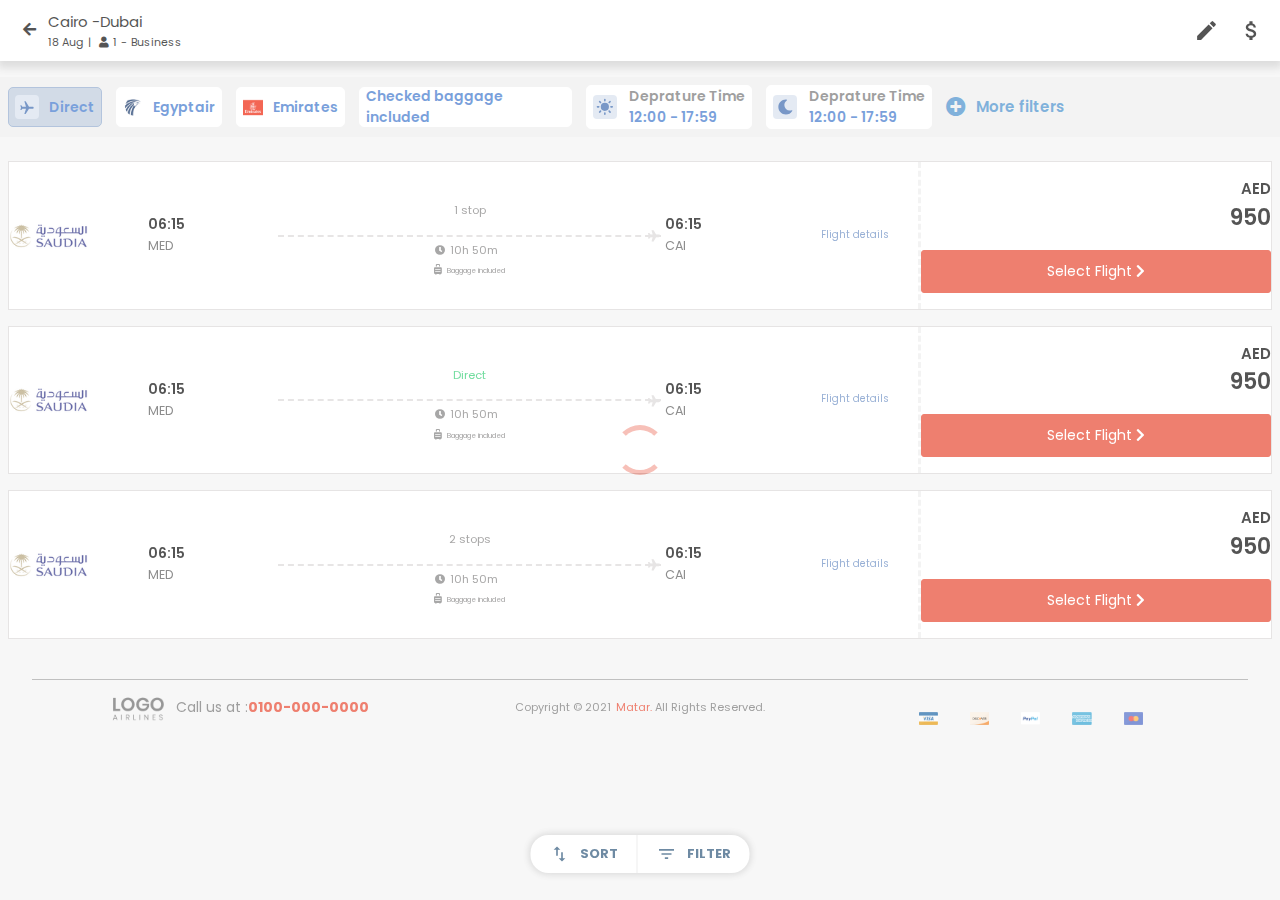
==== commit a9ba33a3: "mobile-filter-list" ====
--- a/index.html
+++ b/index.html
@@ -1201,6 +1201,9 @@
                     <button class="filter"> <svg focusable="false" viewBox="0 0 24 24" aria-hidden="true"><path d="M10 18h4v-2h-4v2zM3 6v2h18V6H3zm3 7h12v-2H6v2z"></path></svg>FILTER</button>
                   </div>
                   <div class="filter-btn-toggle-list"> 
+                    <div class="show-flights-btn"> 
+                      <button>Show 4 of 29 flights</button>
+                    </div>
                     <div class="header"> <i class="close-btn fas fa-times"> </i>Filters</div>
                     <div class="main-content"> 
                       <div class="stops-count">
@@ -1208,12 +1211,18 @@
                           <div class="icon"> <svg class="MWeb-MuiSvgIcon-root MWeb-jss1560" focusable="false" viewBox="0 0 24 24" aria-hidden="true"><path d="M22 5.72l-4.6-3.86-1.29 1.53 4.6 3.86L22 5.72zM7.88 3.39L6.6 1.86 2 5.71l1.29 1.53 4.59-3.85zM12.5 8H11v6l4.75 2.85.75-1.23-4-2.37V8zM12 4c-4.97 0-9 4.03-9 9s4.02 9 9 9c4.97 0 9-4.03 9-9s-4.03-9-9-9zm0 16c-3.87 0-7-3.13-7-7s3.13-7 7-7 7 3.13 7 7-3.13 7-7 7z"></path></svg>Stops</div>
                         </div>
                         <div class="content"> 
-                          <input id="nonestops" type="checkbox" name="" value="nonstop">
-                          <lable for="nonestops">Nonstop</lable>
-                          <input id="1stop" type="checkbox" name="" value="1 stop">
-                          <lable for="1stop">1 Stop</lable>
-                          <input id="morethan2stops" type="checkbox" name="" value="+2 stops">
-                          <lable for="morethan2stops">2+ Stops</lable>
+                          <div class="nonestops">
+                            <input id="nonestops" type="checkbox" name="" value="nonstop">
+                            <lable for="nonestops">Nonstop</lable>
+                          </div>
+                          <div class="one-stop">
+                            <input id="1stop" type="checkbox" name="" value="1 stop">
+                            <lable for="1stop">1 Stop</lable>
+                          </div>
+                          <div class="morethan-two-stop">
+                            <input id="morethan2stops" type="checkbox" name="" value="+2 stops">
+                            <lable for="morethan2stops">2+ Stops</lable>
+                          </div>
                         </div>
                       </div>
                       <div class="baggage-info"> 
@@ -1280,7 +1289,7 @@
                         <div class="head"> <svg focusable="false" viewBox="0 0 24 24" aria-hidden="true"><path d="M5.35 5.64c-.9-.64-1.12-1.88-.49-2.79.63-.9 1.88-1.12 2.79-.49.9.64 1.12 1.88.49 2.79-.64.9-1.88 1.12-2.79.49zM16 19H8.93c-1.48 0-2.74-1.08-2.96-2.54L4 7H2l1.99 9.76C4.37 19.2 6.47 21 8.94 21H16v-2zm.23-4h-4.88l-1.03-4.1c1.58.89 3.28 1.54 5.15 1.22V9.99c-1.63.31-3.44-.27-4.69-1.25L9.14 7.47c-.23-.18-.49-.3-.76-.38-.32-.09-.66-.12-.99-.06h-.02c-1.23.22-2.05 1.39-1.84 2.61l1.35 5.92C7.16 16.98 8.39 18 9.83 18h6.85l3.82 3 1.5-1.5-5.77-4.5z"></path></svg>Airlines </div>
                         <div class="content">
                           <form action=""> 
-                            <div class="form-check active">
+                            <div class="form-check">
                               <input class="form-check-input" type="radio" name="flexRadioDefault" checked="">
                               <label class="form-check-label" for="flexRadioDefault1">Nile Air</label>
                             </div>
--- a/css/all.css
+++ b/css/all.css
@@ -7,6 +7,6 @@
 
 .iti{position:relative;display:inline-block}.iti *{-webkit-box-sizing:border-box;box-sizing:border-box;-moz-box-sizing:border-box}.iti__hide{display:none}.iti__v-hide{visibility:hidden}.iti input,.iti input[type=tel],.iti input[type=text]{position:relative;z-index:0;margin-top:0 !important;margin-bottom:0 !important;padding-right:36px;margin-right:0}.iti__flag-container{position:absolute;top:0;bottom:0;right:0;padding:1px}.iti__selected-flag{z-index:1;position:relative;display:-webkit-box;display:-ms-flexbox;display:flex;-webkit-box-align:center;-ms-flex-align:center;align-items:center;height:100%;padding:0 6px 0 8px}.iti__arrow{margin-left:6px;width:0;height:0;border-left:3px solid transparent;border-right:3px solid transparent;border-top:4px solid #555}.iti__arrow--up{border-top:none;border-bottom:4px solid #555}.iti__country-list{position:absolute;z-index:2;list-style:none;text-align:left;padding:0;margin:0 0 0 -1px;-webkit-box-shadow:1px 1px 4px rgba(0,0,0,0.2);box-shadow:1px 1px 4px rgba(0,0,0,0.2);background-color:#fff;border:1px solid #ccc;white-space:nowrap;max-height:200px;overflow-y:scroll;-webkit-overflow-scrolling:touch}.iti__country-list--dropup{bottom:100%;margin-bottom:-1px}@media (max-width: 500px){.iti__country-list{white-space:normal}}.iti__flag-box{display:inline-block;width:20px}.iti__divider{padding-bottom:5px;margin-bottom:5px;border-bottom:1px solid #ccc}.iti__country{padding:5px 10px;outline:0}.iti__dial-code{color:#999}.iti__country.iti__highlight{background-color:rgba(0,0,0,0.05)}.iti__country-name,.iti__dial-code,.iti__flag-box{vertical-align:middle}.iti__country-name,.iti__flag-box{margin-right:6px}.iti--allow-dropdown input,.iti--allow-dropdown input[type=tel],.iti--allow-dropdown input[type=text],.iti--separate-dial-code input,.iti--separate-dial-code input[type=tel],.iti--separate-dial-code input[type=text]{padding-right:6px;padding-left:52px;margin-left:0}.iti--allow-dropdown .iti__flag-container,.iti--separate-dial-code .iti__flag-container{right:auto;left:0}.iti--allow-dropdown .iti__flag-container:hover{cursor:pointer}.iti--allow-dropdown .iti__flag-container:hover .iti__selected-flag{background-color:rgba(0,0,0,0.05)}.iti--allow-dropdown input[disabled]+.iti__flag-container:hover,.iti--allow-dropdown input[readonly]+.iti__flag-container:hover{cursor:default}.iti--allow-dropdown input[disabled]+.iti__flag-container:hover .iti__selected-flag,.iti--allow-dropdown input[readonly]+.iti__flag-container:hover .iti__selected-flag{background-color:transparent}.iti--separate-dial-code .iti__selected-flag{background-color:rgba(0,0,0,0.05)}.iti--separate-dial-code .iti__selected-dial-code{margin-left:6px}.iti--container{position:absolute;top:-1000px;left:-1000px;z-index:1060;padding:1px}.iti--container:hover{cursor:pointer}.iti-mobile .iti--container{top:30px;bottom:30px;left:30px;right:30px;position:fixed}.iti-mobile .iti__country-list{max-height:100%;width:100%}.iti-mobile .iti__country{padding:10px 10px;line-height:1.5em}.iti__flag{width:20px}.iti__flag.iti__be{width:18px}.iti__flag.iti__ch{width:15px}.iti__flag.iti__mc{width:19px}.iti__flag.iti__ne{width:18px}.iti__flag.iti__np{width:13px}.iti__flag.iti__va{width:15px}@media (-webkit-min-device-pixel-ratio: 2), (min-resolution: 192dpi){.iti__flag{background-size:5652px 15px}}.iti__flag.iti__ac{height:10px;background-position:0 0}.iti__flag.iti__ad{height:14px;background-position:-22px 0}.iti__flag.iti__ae{height:10px;background-position:-44px 0}.iti__flag.iti__af{height:14px;background-position:-66px 0}.iti__flag.iti__ag{height:14px;background-position:-88px 0}.iti__flag.iti__ai{height:10px;background-position:-110px 0}.iti__flag.iti__al{height:15px;background-position:-132px 0}.iti__flag.iti__am{height:10px;background-position:-154px 0}.iti__flag.iti__ao{height:14px;background-position:-176px 0}.iti__flag.iti__aq{height:14px;background-position:-198px 0}.iti__flag.iti__ar{height:13px;background-position:-220px 0}.iti__flag.iti__as{height:10px;background-position:-242px 0}.iti__flag.iti__at{height:14px;background-position:-264px 0}.iti__flag.iti__au{height:10px;background-position:-286px 0}.iti__flag.iti__aw{height:14px;background-position:-308px 0}.iti__flag.iti__ax{height:13px;background-position:-330px 0}.iti__flag.iti__az{height:10px;background-position:-352px 0}.iti__flag.iti__ba{height:10px;background-position:-374px 0}.iti__flag.iti__bb{height:14px;background-position:-396px 0}.iti__flag.iti__bd{height:12px;background-position:-418px 0}.iti__flag.iti__be{height:15px;background-position:-440px 0}.iti__flag.iti__bf{height:14px;background-position:-460px 0}.iti__flag.iti__bg{height:12px;background-position:-482px 0}.iti__flag.iti__bh{height:12px;background-position:-504px 0}.iti__flag.iti__bi{height:12px;background-position:-526px 0}.iti__flag.iti__bj{height:14px;background-position:-548px 0}.iti__flag.iti__bl{height:14px;background-position:-570px 0}.iti__flag.iti__bm{height:10px;background-position:-592px 0}.iti__flag.iti__bn{height:10px;background-position:-614px 0}.iti__flag.iti__bo{height:14px;background-position:-636px 0}.iti__flag.iti__bq{height:14px;background-position:-658px 0}.iti__flag.iti__br{height:14px;background-position:-680px 0}.iti__flag.iti__bs{height:10px;background-position:-702px 0}.iti__flag.iti__bt{height:14px;background-position:-724px 0}.iti__flag.iti__bv{height:15px;background-position:-746px 0}.iti__flag.iti__bw{height:14px;background-position:-768px 0}.iti__flag.iti__by{height:10px;background-position:-790px 0}.iti__flag.iti__bz{height:14px;background-position:-812px 0}.iti__flag.iti__ca{height:10px;background-position:-834px 0}.iti__flag.iti__cc{height:10px;background-position:-856px 0}.iti__flag.iti__cd{height:15px;background-position:-878px 0}.iti__flag.iti__cf{height:14px;background-position:-900px 0}.iti__flag.iti__cg{height:14px;background-position:-922px 0}.iti__flag.iti__ch{height:15px;background-position:-944px 0}.iti__flag.iti__ci{height:14px;background-position:-961px 0}.iti__flag.iti__ck{height:10px;background-position:-983px 0}.iti__flag.iti__cl{height:14px;background-position:-1005px 0}.iti__flag.iti__cm{height:14px;background-position:-1027px 0}.iti__flag.iti__cn{height:14px;background-position:-1049px 0}.iti__flag.iti__co{height:14px;background-position:-1071px 0}.iti__flag.iti__cp{height:14px;background-position:-1093px 0}.iti__flag.iti__cr{height:12px;background-position:-1115px 0}.iti__flag.iti__cu{height:10px;background-position:-1137px 0}.iti__flag.iti__cv{height:12px;background-position:-1159px 0}.iti__flag.iti__cw{height:14px;background-position:-1181px 0}.iti__flag.iti__cx{height:10px;background-position:-1203px 0}.iti__flag.iti__cy{height:14px;background-position:-1225px 0}.iti__flag.iti__cz{height:14px;background-position:-1247px 0}.iti__flag.iti__de{height:12px;background-position:-1269px 0}.iti__flag.iti__dg{height:10px;background-position:-1291px 0}.iti__flag.iti__dj{height:14px;background-position:-1313px 0}.iti__flag.iti__dk{height:15px;background-position:-1335px 0}.iti__flag.iti__dm{height:10px;background-position:-1357px 0}.iti__flag.iti__do{height:14px;background-position:-1379px 0}.iti__flag.iti__dz{height:14px;background-position:-1401px 0}.iti__flag.iti__ea{height:14px;background-position:-1423px 0}.iti__flag.iti__ec{height:14px;background-position:-1445px 0}.iti__flag.iti__ee{height:13px;background-position:-1467px 0}.iti__flag.iti__eg{height:14px;background-position:-1489px 0}.iti__flag.iti__eh{height:10px;background-position:-1511px 0}.iti__flag.iti__er{height:10px;background-position:-1533px 0}.iti__flag.iti__es{height:14px;background-position:-1555px 0}.iti__flag.iti__et{height:10px;background-position:-1577px 0}.iti__flag.iti__eu{height:14px;background-position:-1599px 0}.iti__flag.iti__fi{height:12px;background-position:-1621px 0}.iti__flag.iti__fj{height:10px;background-position:-1643px 0}.iti__flag.iti__fk{height:10px;background-position:-1665px 0}.iti__flag.iti__fm{height:11px;background-position:-1687px 0}.iti__flag.iti__fo{height:15px;background-position:-1709px 0}.iti__flag.iti__fr{height:14px;background-position:-1731px 0}.iti__flag.iti__ga{height:15px;background-position:-1753px 0}.iti__flag.iti__gb{height:10px;background-position:-1775px 0}.iti__flag.iti__gd{height:12px;background-position:-1797px 0}.iti__flag.iti__ge{height:14px;background-position:-1819px 0}.iti__flag.iti__gf{height:14px;background-position:-1841px 0}.iti__flag.iti__gg{height:14px;background-position:-1863px 0}.iti__flag.iti__gh{height:14px;background-position:-1885px 0}.iti__flag.iti__gi{height:10px;background-position:-1907px 0}.iti__flag.iti__gl{height:14px;background-position:-1929px 0}.iti__flag.iti__gm{height:14px;background-position:-1951px 0}.iti__flag.iti__gn{height:14px;background-position:-1973px 0}.iti__flag.iti__gp{height:14px;background-position:-1995px 0}.iti__flag.iti__gq{height:14px;background-position:-2017px 0}.iti__flag.iti__gr{height:14px;background-position:-2039px 0}.iti__flag.iti__gs{height:10px;background-position:-2061px 0}.iti__flag.iti__gt{height:13px;background-position:-2083px 0}.iti__flag.iti__gu{height:11px;background-position:-2105px 0}.iti__flag.iti__gw{height:10px;background-position:-2127px 0}.iti__flag.iti__gy{height:12px;background-position:-2149px 0}.iti__flag.iti__hk{height:14px;background-position:-2171px 0}.iti__flag.iti__hm{height:10px;background-position:-2193px 0}.iti__flag.iti__hn{height:10px;background-position:-2215px 0}.iti__flag.iti__hr{height:10px;background-position:-2237px 0}.iti__flag.iti__ht{height:12px;background-position:-2259px 0}.iti__flag.iti__hu{height:10px;background-position:-2281px 0}.iti__flag.iti__ic{height:14px;background-position:-2303px 0}.iti__flag.iti__id{height:14px;background-position:-2325px 0}.iti__flag.iti__ie{height:10px;background-position:-2347px 0}.iti__flag.iti__il{height:15px;background-position:-2369px 0}.iti__flag.iti__im{height:10px;background-position:-2391px 0}.iti__flag.iti__in{height:14px;background-position:-2413px 0}.iti__flag.iti__io{height:10px;background-position:-2435px 0}.iti__flag.iti__iq{height:14px;background-position:-2457px 0}.iti__flag.iti__ir{height:12px;background-position:-2479px 0}.iti__flag.iti__is{height:15px;background-position:-2501px 0}.iti__flag.iti__it{height:14px;background-position:-2523px 0}.iti__flag.iti__je{height:12px;background-position:-2545px 0}.iti__flag.iti__jm{height:10px;background-position:-2567px 0}.iti__flag.iti__jo{height:10px;background-position:-2589px 0}.iti__flag.iti__jp{height:14px;background-position:-2611px 0}.iti__flag.iti__ke{height:14px;background-position:-2633px 0}.iti__flag.iti__kg{height:12px;background-position:-2655px 0}.iti__flag.iti__kh{height:13px;background-position:-2677px 0}.iti__flag.iti__ki{height:10px;background-position:-2699px 0}.iti__flag.iti__km{height:12px;background-position:-2721px 0}.iti__flag.iti__kn{height:14px;background-position:-2743px 0}.iti__flag.iti__kp{height:10px;background-position:-2765px 0}.iti__flag.iti__kr{height:14px;background-position:-2787px 0}.iti__flag.iti__kw{height:10px;background-position:-2809px 0}.iti__flag.iti__ky{height:10px;background-position:-2831px 0}.iti__flag.iti__kz{height:10px;background-position:-2853px 0}.iti__flag.iti__la{height:14px;background-position:-2875px 0}.iti__flag.iti__lb{height:14px;background-position:-2897px 0}.iti__flag.iti__lc{height:10px;background-position:-2919px 0}.iti__flag.iti__li{height:12px;background-position:-2941px 0}.iti__flag.iti__lk{height:10px;background-position:-2963px 0}.iti__flag.iti__lr{height:11px;background-position:-2985px 0}.iti__flag.iti__ls{height:14px;background-position:-3007px 0}.iti__flag.iti__lt{height:12px;background-position:-3029px 0}.iti__flag.iti__lu{height:12px;background-position:-3051px 0}.iti__flag.iti__lv{height:10px;background-position:-3073px 0}.iti__flag.iti__ly{height:10px;background-position:-3095px 0}.iti__flag.iti__ma{height:14px;background-position:-3117px 0}.iti__flag.iti__mc{height:15px;background-position:-3139px 0}.iti__flag.iti__md{height:10px;background-position:-3160px 0}.iti__flag.iti__me{height:10px;background-position:-3182px 0}.iti__flag.iti__mf{height:14px;background-position:-3204px 0}.iti__flag.iti__mg{height:14px;background-position:-3226px 0}.iti__flag.iti__mh{height:11px;background-position:-3248px 0}.iti__flag.iti__mk{height:10px;background-position:-3270px 0}.iti__flag.iti__ml{height:14px;background-position:-3292px 0}.iti__flag.iti__mm{height:14px;background-position:-3314px 0}.iti__flag.iti__mn{height:10px;background-position:-3336px 0}.iti__flag.iti__mo{height:14px;background-position:-3358px 0}.iti__flag.iti__mp{height:10px;background-position:-3380px 0}.iti__flag.iti__mq{height:14px;background-position:-3402px 0}.iti__flag.iti__mr{height:14px;background-position:-3424px 0}.iti__flag.iti__ms{height:10px;background-position:-3446px 0}.iti__flag.iti__mt{height:14px;background-position:-3468px 0}.iti__flag.iti__mu{height:14px;background-position:-3490px 0}.iti__flag.iti__mv{height:14px;background-position:-3512px 0}.iti__flag.iti__mw{height:14px;background-position:-3534px 0}.iti__flag.iti__mx{height:12px;background-position:-3556px 0}.iti__flag.iti__my{height:10px;background-position:-3578px 0}.iti__flag.iti__mz{height:14px;background-position:-3600px 0}.iti__flag.iti__na{height:14px;background-position:-3622px 0}.iti__flag.iti__nc{height:10px;background-position:-3644px 0}.iti__flag.iti__ne{height:15px;background-position:-3666px 0}.iti__flag.iti__nf{height:10px;background-position:-3686px 0}.iti__flag.iti__ng{height:10px;background-position:-3708px 0}.iti__flag.iti__ni{height:12px;background-position:-3730px 0}.iti__flag.iti__nl{height:14px;background-position:-3752px 0}.iti__flag.iti__no{height:15px;background-position:-3774px 0}.iti__flag.iti__np{height:15px;background-position:-3796px 0}.iti__flag.iti__nr{height:10px;background-position:-3811px 0}.iti__flag.iti__nu{height:10px;background-position:-3833px 0}.iti__flag.iti__nz{height:10px;background-position:-3855px 0}.iti__flag.iti__om{height:10px;background-position:-3877px 0}.iti__flag.iti__pa{height:14px;background-position:-3899px 0}.iti__flag.iti__pe{height:14px;background-position:-3921px 0}.iti__flag.iti__pf{height:14px;background-position:-3943px 0}.iti__flag.iti__pg{height:15px;background-position:-3965px 0}.iti__flag.iti__ph{height:10px;background-position:-3987px 0}.iti__flag.iti__pk{height:14px;background-position:-4009px 0}.iti__flag.iti__pl{height:13px;background-position:-4031px 0}.iti__flag.iti__pm{height:14px;background-position:-4053px 0}.iti__flag.iti__pn{height:10px;background-position:-4075px 0}.iti__flag.iti__pr{height:14px;background-position:-4097px 0}.iti__flag.iti__ps{height:10px;background-position:-4119px 0}.iti__flag.iti__pt{height:14px;background-position:-4141px 0}.iti__flag.iti__pw{height:13px;background-position:-4163px 0}.iti__flag.iti__py{height:11px;background-position:-4185px 0}.iti__flag.iti__qa{height:8px;background-position:-4207px 0}.iti__flag.iti__re{height:14px;background-position:-4229px 0}.iti__flag.iti__ro{height:14px;background-position:-4251px 0}.iti__flag.iti__rs{height:14px;background-position:-4273px 0}.iti__flag.iti__ru{height:14px;background-position:-4295px 0}.iti__flag.iti__rw{height:14px;background-position:-4317px 0}.iti__flag.iti__sa{height:14px;background-position:-4339px 0}.iti__flag.iti__sb{height:10px;background-position:-4361px 0}.iti__flag.iti__sc{height:10px;background-position:-4383px 0}.iti__flag.iti__sd{height:10px;background-position:-4405px 0}.iti__flag.iti__se{height:13px;background-position:-4427px 0}.iti__flag.iti__sg{height:14px;background-position:-4449px 0}.iti__flag.iti__sh{height:10px;background-position:-4471px 0}.iti__flag.iti__si{height:10px;background-position:-4493px 0}.iti__flag.iti__sj{height:15px;background-position:-4515px 0}.iti__flag.iti__sk{height:14px;background-position:-4537px 0}.iti__flag.iti__sl{height:14px;background-position:-4559px 0}.iti__flag.iti__sm{height:15px;background-position:-4581px 0}.iti__flag.iti__sn{height:14px;background-position:-4603px 0}.iti__flag.iti__so{height:14px;background-position:-4625px 0}.iti__flag.iti__sr{height:14px;background-position:-4647px 0}.iti__flag.iti__ss{height:10px;background-position:-4669px 0}.iti__flag.iti__st{height:10px;background-position:-4691px 0}.iti__flag.iti__sv{height:12px;background-position:-4713px 0}.iti__flag.iti__sx{height:14px;background-position:-4735px 0}.iti__flag.iti__sy{height:14px;background-position:-4757px 0}.iti__flag.iti__sz{height:14px;background-position:-4779px 0}.iti__flag.iti__ta{height:10px;background-position:-4801px 0}.iti__flag.iti__tc{height:10px;background-position:-4823px 0}.iti__flag.iti__td{height:14px;background-position:-4845px 0}.iti__flag.iti__tf{height:14px;background-position:-4867px 0}.iti__flag.iti__tg{height:13px;background-position:-4889px 0}.iti__flag.iti__th{height:14px;background-position:-4911px 0}.iti__flag.iti__tj{height:10px;background-position:-4933px 0}.iti__flag.iti__tk{height:10px;background-position:-4955px 0}.iti__flag.iti__tl{height:10px;background-position:-4977px 0}.iti__flag.iti__tm{height:14px;background-position:-4999px 0}.iti__flag.iti__tn{height:14px;background-position:-5021px 0}.iti__flag.iti__to{height:10px;background-position:-5043px 0}.iti__flag.iti__tr{height:14px;background-position:-5065px 0}.iti__flag.iti__tt{height:12px;background-position:-5087px 0}.iti__flag.iti__tv{height:10px;background-position:-5109px 0}.iti__flag.iti__tw{height:14px;background-position:-5131px 0}.iti__flag.iti__tz{height:14px;background-position:-5153px 0}.iti__flag.iti__ua{height:14px;background-position:-5175px 0}.iti__flag.iti__ug{height:14px;background-position:-5197px 0}.iti__flag.iti__um{height:11px;background-position:-5219px 0}.iti__flag.iti__un{height:14px;background-position:-5241px 0}.iti__flag.iti__us{height:11px;background-position:-5263px 0}.iti__flag.iti__uy{height:14px;background-position:-5285px 0}.iti__flag.iti__uz{height:10px;background-position:-5307px 0}.iti__flag.iti__va{height:15px;background-position:-5329px 0}.iti__flag.iti__vc{height:14px;background-position:-5346px 0}.iti__flag.iti__ve{height:14px;background-position:-5368px 0}.iti__flag.iti__vg{height:10px;background-position:-5390px 0}.iti__flag.iti__vi{height:14px;background-position:-5412px 0}.iti__flag.iti__vn{height:14px;background-position:-5434px 0}.iti__flag.iti__vu{height:12px;background-position:-5456px 0}.iti__flag.iti__wf{height:14px;background-position:-5478px 0}.iti__flag.iti__ws{height:10px;background-position:-5500px 0}.iti__flag.iti__xk{height:15px;background-position:-5522px 0}.iti__flag.iti__ye{height:14px;background-position:-5544px 0}.iti__flag.iti__yt{height:14px;background-position:-5566px 0}.iti__flag.iti__za{height:14px;background-position:-5588px 0}.iti__flag.iti__zm{height:14px;background-position:-5610px 0}.iti__flag.iti__zw{height:10px;background-position:-5632px 0}.iti__flag{height:15px;-webkit-box-shadow:0 0 1px 0 #888;box-shadow:0 0 1px 0 #888;background-image:url(../img/flags.png);background-repeat:no-repeat;background-color:#dbdbdb;background-position:20px 0}@media (-webkit-min-device-pixel-ratio: 2), (min-resolution: 192dpi){.iti__flag{background-image:url(../img/flags@2x.png)}}.iti__flag.iti__np{background-color:transparent}
 
-*{margin:0rem;padding:0rem;-webkit-box-sizing:border-box;box-sizing:border-box}body{background-color:#fcfcfc;font-family:'Poppins', sans-serif !important;padding:0rem !important;margin:0rem !important;overflow-x:hidden}body.no-scroll{overflow:hidden}@media (max-width: 1400px){body{background-color:#e8e8e87d}}ul,ol{list-style:none;margin:0rem}.black{color:#000 !important}.border-l-none{border-left:none !important}#main-content{margin-top:6%}@media (max-width: 1400px){.content .container-fluid{padding:0rem}}.content .window{display:-webkit-box;display:-ms-flexbox;display:flex;-webkit-box-pack:center;-ms-flex-pack:center;justify-content:center}@media (max-width: 576px){.content .window .sidebar-window{display:none}}@media (min-width: 1500px){.content .window .sidebar-window{width:auto}}.content .window .flight-info-window{width:100%}@media (min-width: 1500px){.content .window .flight-info-window .flightinfo{-webkit-box-flex:1;-ms-flex:1;flex:1}}@media (max-width: 1400px){.content .window .flight-info-window .flightinfo{padding:0rem}}.select-flight-page .container-fluid{padding:0rem 4rem}.final-step-page .container-fluid{padding:0rem 4rem}.visa{background:url("https://jscardvalidator-mpccmwdwqf.now.sh/cards_sprite_compressed_30.jpg") 0 0 no-repeat}.mastercard{background:url("https://jscardvalidator-mpccmwdwqf.now.sh/cards_sprite_compressed_30.jpg") 0 -30px no-repeat}.amex{background:url("https://jscardvalidator-mpccmwdwqf.now.sh/cards_sprite_compressed_30.jpg") 0 -60px no-repeat}.diners{background:url("https://jscardvalidator-mpccmwdwqf.now.sh/cards_sprite_compressed_30.jpg") 0 -90px no-repeat}.discover{background:url("https://jscardvalidator-mpccmwdwqf.now.sh/cards_sprite_compressed_30.jpg") 0 -120px no-repeat}.shopping{background:url("https://jscardvalidator-mpccmwdwqf.now.sh/cards_sprite_compressed_30.jpg") 0 -150px no-repeat}.naranja{background:url("https://jscardvalidator-mpccmwdwqf.now.sh/cards_sprite_compressed_30.jpg") 0 -180px no-repeat}.qida{background:url("https://jscardvalidator-mpccmwdwqf.now.sh/cards_sprite_compressed_30.jpg") 0 -210px no-repeat}.clubdia{background:url("https://jscardvalidator-mpccmwdwqf.now.sh/cards_sprite_compressed_30.jpg") 0 -240px no-repeat}.musicred{background:url("https://jscardvalidator-mpccmwdwqf.now.sh/cards_sprite_compressed_30.jpg") 0 -270px no-repeat}.nevada{background:url("https://jscardvalidator-mpccmwdwqf.now.sh/cards_sprite_compressed_30.jpg") 0 -300px no-repeat}.tuya{background:url("https://jscardvalidator-mpccmwdwqf.now.sh/cards_sprite_compressed_30.jpg") 0 -330px no-repeat}.laanonima{background:url("https://jscardvalidator-mpccmwdwqf.now.sh/cards_sprite_compressed_30.jpg") 0 -360px no-repeat}.crediguia{background:url("https://jscardvalidator-mpccmwdwqf.now.sh/cards_sprite_compressed_30.jpg") 0 -390px no-repeat}.patagonia{background:url("https://jscardvalidator-mpccmwdwqf.now.sh/cards_sprite_compressed_30.jpg") 0 -410px no-repeat}.sol{background:url("https://jscardvalidator-mpccmwdwqf.now.sh/cards_sprite_compressed_30.jpg") 0 -440px no-repeat}.cabal{background:url("https://jscardvalidator-mpccmwdwqf.now.sh/cards_sprite_compressed_30.jpg") 0 -470px no-repeat}.cencosud{background:url("https://jscardvalidator-mpccmwdwqf.now.sh/cards_sprite_compressed_30.jpg") 0 -500px no-repeat}.credimas{background:url("https://jscardvalidator-mpccmwdwqf.now.sh/cards_sprite_compressed_30.jpg") 0 -530px no-repeat}.carrefour{background:url("https://jscardvalidator-mpccmwdwqf.now.sh/cards_sprite_compressed_30.jpg") 0 -560px no-repeat}.grupar{background:url("https://jscardvalidator-mpccmwdwqf.now.sh/cards_sprite_compressed_30.jpg") 0 -590px no-repeat}.wishgift{background:url("https://jscardvalidator-mpccmwdwqf.now.sh/cards_sprite_compressed_30.jpg") 0 -610px no-repeat}.unknown{background:url("https://jscardvalidator-mpccmwdwqf.now.sh/cards_sprite_compressed_30.jpg") 0 -640px no-repeat}#preloader{position:fixed;z-index:999999999 !important;background-color:#fff;top:0;left:0;right:0;bottom:0;width:100%;height:100%;display:-webkit-box;display:-ms-flexbox;display:flex;-webkit-box-align:center;-ms-flex-align:center;align-items:center;-webkit-box-pack:center;-ms-flex-pack:center;justify-content:center}#preloader [data-loader=dual-ring]{width:50px;height:50px;content:" ";display:block;border-radius:50%;border:5px solid #e64129;border-color:#e64129 transparent #e64129 transparent;-webkit-animation:dual-ring 1.2s ease-in-out infinite;animation:dual-ring 1.2s ease-in-out infinite}@-webkit-keyframes dual-ring{form{-webkit-transform:rotate(0deg);transform:rotate(0deg)}to{-webkit-transform:rotate(360deg);transform:rotate(360deg)}}@keyframes dual-ring{form{-webkit-transform:rotate(0deg);transform:rotate(0deg)}to{-webkit-transform:rotate(360deg);transform:rotate(360deg)}}#scrollTop{position:fixed;right:10px;bottom:10px;background-color:#00000061;width:36px;height:36px;border-radius:50%;z-index:10000;text-align:center;font-size:18px;line-height:36px;opacity:0;pointer-events:none;cursor:pointer;-webkit-transition:all .3s ease-in-out;transition:all .3s ease-in-out}#scrollTop.show{opacity:1;pointer-events:all;background-color:#e64129}#scrollTop i{font-weight:600;color:#fff;-webkit-transition:all .3s ease-in-out;transition:all .3s ease-in-out}header{background-color:#fff;background-color:#fff}header.mobile-view{padding:15px;position:fixed;width:100%;height:100%;z-index:999;overflow-x:scroll}header .navbar{display:grid;-webkit-box-align:center;-ms-flex-align:center;align-items:center;justify-items:center;align-items:center;grid-template-columns:18% 1fr;padding:0rem;position:relative}@media (max-width: 1400px){header .navbar{display:none}}@media (min-width: 1500px){header .navbar{display:grid}}header .navbar.mobile-view{display:-webkit-box;display:-ms-flexbox;display:flex;-webkit-box-pack:center;-ms-flex-pack:center;justify-content:center;-webkit-box-align:center;-ms-flex-align:center;align-items:center}header .navbar.mobile-view .logo{-webkit-box-ordinal-group:3;-ms-flex-order:2;order:2}header .navbar.mobile-view .list-item{display:none}header .navbar.mobile-view .humburger-btn{display:block !important}header .navbar .humburger-btn{background-color:transparent;height:auto;padding:2px 7px;border:none;-webkit-box-align:center;-ms-flex-align:center;align-items:center;border-radius:3px;outline:none;display:none;-webkit-box-ordinal-group:2;-ms-flex-order:1;order:1;position:absolute;top:0%;left:0%;bottom:0%}header .navbar .humburger-btn svg{color:#000;width:30px}header .navbar .back-bttn{position:absolute;right:0%;top:25%;background-color:transparent;color:#000;border:none;height:auto;width:auto;padding:6px 12px;font-size:14px;outline:none;display:none}header .navbar .back-bttn.active{display:block}header .navbar .logo{text-align:center;display:-webkit-box;display:-ms-flexbox;display:flex;-webkit-box-align:center;-ms-flex-align:center;align-items:center;font-size:3rem}@media (max-width: 1400px){header .navbar .logo{font-size:2.7rem}}header .navbar .list-item{color:#3a3a3a;width:100%;display:-webkit-box;display:-ms-flexbox;display:flex;-webkit-box-align:center;-ms-flex-align:center;align-items:center;-webkit-box-pack:end;-ms-flex-pack:end;justify-content:flex-end}header .navbar .list-item .item{position:relative;height:100%;-webkit-box-align:center;-ms-flex-align:center;align-items:center;padding:1rem 1rem;font-size:13px;cursor:pointer;display:inline-block;-webkit-transition:all .3s ease-in-out;transition:all .3s ease-in-out}@media (min-width: 1920px){header .navbar .list-item .item{font-size:20px}}header .navbar .list-item .item i{position:absolute;bottom:38%;right:0%;font-size:13px}header .navbar .list-item .item .contact-us{text-decoration:none;color:#3a3a3a;-webkit-transition:all .3s ease-in-out;transition:all .3s ease-in-out}header .navbar .list-item .item .contact-us:hover{color:#e64129}header .navbar .list-item .item button{background-color:#6598e6;color:#fff;border:none;height:auto;width:auto;padding:5px 30px;font-size:13px;outline:none;border-radius:4px;cursor:pointer;-webkit-transition:all .3s ease-in-out;transition:all .3s ease-in-out}@media (min-width: 1400px){header .navbar .list-item .item button{font-size:13px}}header .navbar .list-item .item button:hover{background-color:#20608b}header .navbar .list-item .item .dropdown-menu{background-color:#e64129;position:absolute;top:84%;left:24%;width:122px;padding:13px 8px 21px 12px;font-size:13px;border-radius:3px;display:none}header .navbar .list-item .item .dropdown-menu a{color:#fff;text-decoration:none}header .navbar .list-item .item .dropdown-menu::before{content:"";top:-20%;left:13px;position:absolute;border:10px solid;border-color:transparent transparent #e64129 transparent}header .navbar .list-item .item .dropdown-menu li{margin:6px 0rem 0px 0px}header .navbar .list-item .item:hover{color:#e64129}header .navbar .list-item .item.signIn-btn:hover{background-color:#fff}header .navbar .list-item .item.active{color:#e64129}header .navbar .list-item .item.active .dropdown-menu{display:block}header .mobile-navbar{width:100%;-webkit-box-shadow:0px 5px 8px 2px #ccc;box-shadow:0px 5px 8px 2px #ccc;padding:11px;display:none}@media (max-width: 1400px){header .mobile-navbar{display:-webkit-box;display:-ms-flexbox;display:flex}}header .mobile-navbar.mobile-view{display:none}header .mobile-navbar .header{display:-webkit-box;display:-ms-flexbox;display:flex;-webkit-box-align:center;-ms-flex-align:center;align-items:center;color:#000;font-size:15px}header .mobile-navbar .header .back-btn{color:#000;background-color:transparent;border:none;outline:none;cursor:pointer}header .mobile-navbar .header .flight-info{display:-webkit-box;display:-ms-flexbox;display:flex;-webkit-box-orient:vertical;-webkit-box-direction:normal;-ms-flex-direction:column;flex-direction:column;-webkit-box-flex:1;-ms-flex:1;flex:1}header .mobile-navbar .header .flight-info .from-to{display:-webkit-box;display:-ms-flexbox;display:flex}header .mobile-navbar .header .flight-info .fly-details{display:-webkit-box;display:-ms-flexbox;display:flex;font-size:11px}header .mobile-navbar .header .flight-info .fly-details .passengersCount-kind{display:-webkit-box;display:-ms-flexbox;display:flex;-webkit-box-align:center;-ms-flex-align:center;align-items:center}header .mobile-navbar .header .flight-info .fly-details .passengersCount-kind .passengers-count i{margin:0px 4px}header .mobile-navbar .header .flight-info .fly-details .passengersCount-kind .dash{margin:0px 4px}header .mobile-navbar .header .flight-info .fly-details .space{margin:0px 4px}header .mobile-navbar .edit-section{-webkit-box-flex:1;-ms-flex:1;flex:1;-webkit-box-align:center;-ms-flex-align:center;align-items:center;display:-webkit-box;display:-ms-flexbox;display:flex;-webkit-box-pack:end;-ms-flex-pack:end;justify-content:flex-end;-webkit-column-gap:10px;-moz-column-gap:10px;column-gap:10px}header .mobile-navbar .edit-section button{width:auto;height:auto;border-radius:50%;padding:5px;background-color:transparent;border:none;outline:none}header .mobile-navbar .edit-section svg{width:25px;color:#000}header .mobile-navbar .edit-section .price-kind{position:relative}header .mobile-navbar .edit-section .price-kind .toggle-list{position:absolute;top:20%;left:-15rem;width:270px;z-index:99;background-color:#fff;color:#000;font-size:13px;padding-top:5px;border-radius:5px;-webkit-box-shadow:0px 0px 11px 1px #949494;box-shadow:0px 0px 11px 1px #949494;display:none}header .mobile-navbar .edit-section .price-kind .toggle-list.active{display:block}header .mobile-navbar .edit-section .price-kind .toggle-list .close-btn{width:50px;text-align:center;margin-left:auto;cursor:pointer;margin-bottom:10px}header .mobile-navbar .edit-section .price-kind .toggle-list input{display:none}header .mobile-navbar .edit-section .price-kind .toggle-list .form-check{padding:5px;display:-webkit-box;display:-ms-flexbox;display:flex;-webkit-box-align:center;-ms-flex-align:center;align-items:center;-webkit-box-pack:left;-ms-flex-pack:left;justify-content:left;padding-left:21px}header .mobile-navbar .edit-section .price-kind .toggle-list .form-check label span{margin-right:5px;font-weight:600}header .mobile-navbar .edit-section .price-kind .toggle-list .form-check input:checked+.form-check{background-color:#5e5e5e}header .mobile-search-box{background-color:#fff;color:#000;width:100%;display:none}header .mobile-search-box.mobile-view{display:block}header .mobile-search-box .navigate-system{background-color:#fff;color:#000}header .mobile-search-box .navigate-system ul{display:-webkit-box;display:-ms-flexbox;display:flex;-webkit-box-align:center;-ms-flex-align:center;align-items:center;-webkit-box-pack:center;-ms-flex-pack:center;justify-content:center;position:relative}header .mobile-search-box .navigate-system ul li{display:inline-block;width:calc( 100% / 2);color:#9b9b9b;text-align:center;font-size:18px;padding:10px;position:relative;cursor:pointer;-webkit-transition:all .3s ease-in-out;transition:all .3s ease-in-out}header .mobile-search-box .navigate-system ul li.active{color:#000}header .mobile-search-box .navigate-system ul .line{width:50%;height:2px;background-color:#3665ac;display:block;position:absolute;left:0%;bottom:0%;-webkit-transition:all .3s ease-in-out;transition:all .3s ease-in-out}header .mobile-search-box .navigate-system ul .line.right{left:50%}header .mobile-search-box .content{margin-top:1rem;padding:10px}header .mobile-search-box .content .travel-from-to{position:relative}header .mobile-search-box .content .travel-from-to .travel-from,header .mobile-search-box .content .travel-from-to .travel-to{display:-webkit-box;display:-ms-flexbox;display:flex;margin-bottom:16px}header .mobile-search-box .content .travel-from-to .travel-from .icon,header .mobile-search-box .content .travel-from-to .travel-to .icon{display:-webkit-box;display:-ms-flexbox;display:flex;-webkit-box-pack:center;-ms-flex-pack:center;justify-content:center;-webkit-box-align:center;-ms-flex-align:center;align-items:center;margin-right:15px}header .mobile-search-box .content .travel-from-to .travel-from .input-group,header .mobile-search-box .content .travel-from-to .travel-to .input-group{display:unset;position:relative}header .mobile-search-box .content .travel-from-to .travel-from .input-group label,header .mobile-search-box .content .travel-from-to .travel-to .input-group label{-webkit-transform:translate(7px, -11px) scale(0.75);transform:translate(7px, -11px) scale(0.75);color:#97a1a6;position:absolute;background-color:#ffff;padding:0px 5px;text-align:center}header .mobile-search-box .content .travel-from-to .travel-from .input-group .border-div,header .mobile-search-box .content .travel-from-to .travel-to .input-group .border-div{border:1px solid #00000061;padding:6px 0px;border-radius:5px}header .mobile-search-box .content .travel-from-to .travel-from .input-group .border-div .input-text,header .mobile-search-box .content .travel-from-to .travel-to .input-group .border-div .input-text{width:100%;border:none;outline:none;color:#1f1f1f}header .mobile-search-box .content .travel-from-to .travel-from .input-group .border-div .input-text:disabled,header .mobile-search-box .content .travel-from-to .travel-to .input-group .border-div .input-text:disabled{background-color:#ffff}header .mobile-search-box .content .travel-from-to .horizental-line{height:39px;border-right:1px dashed #97a1a6;position:absolute;left:11px;top:37px}header .mobile-search-box .content .deprature-date,header .mobile-search-box .content .pssengers-count,header .mobile-search-box .content .cabin-class{position:relative;display:-webkit-box;display:-ms-flexbox;display:flex;margin-bottom:16px}header .mobile-search-box .content .deprature-date .icon,header .mobile-search-box .content .pssengers-count .icon,header .mobile-search-box .content .cabin-class .icon{display:-webkit-box;display:-ms-flexbox;display:flex;-webkit-box-pack:center;-ms-flex-pack:center;justify-content:center;-webkit-box-align:center;-ms-flex-align:center;align-items:center;margin-right:15px}header .mobile-search-box .content .deprature-date .input-group,header .mobile-search-box .content .pssengers-count .input-group,header .mobile-search-box .content .cabin-class .input-group{display:unset;position:relative}header .mobile-search-box .content .deprature-date .input-group label,header .mobile-search-box .content .pssengers-count .input-group label,header .mobile-search-box .content .cabin-class .input-group label{-webkit-transform:translate(-5px, -11px) scale(0.75);transform:translate(-5px, -11px) scale(0.75);color:#97a1a6;position:absolute;background-color:#ffff;padding:0px 5px;text-align:center}header .mobile-search-box .content .deprature-date .input-group .border-div,header .mobile-search-box .content .pssengers-count .input-group .border-div,header .mobile-search-box .content .cabin-class .input-group .border-div{border:1px solid #00000061;padding:6px 0px;border-radius:5px}header .mobile-search-box .content .deprature-date .input-group .border-div input,header .mobile-search-box .content .pssengers-count .input-group .border-div input,header .mobile-search-box .content .cabin-class .input-group .border-div input{width:100%;border:none;outline:none;color:#1f1f1f}header .mobile-search-box .content .deprature-date .input-group .border-div input:disabled,header .mobile-search-box .content .pssengers-count .input-group .border-div input:disabled,header .mobile-search-box .content .cabin-class .input-group .border-div input:disabled{background-color:#ffff}header .mobile-search-box .content .deprature-date .input-group{display:-webkit-box;display:-ms-flexbox;display:flex;-webkit-column-gap:15px;-moz-column-gap:15px;column-gap:15px}header .mobile-search-box .content .deprature-date .input-group #label3{-webkit-box-flex:1;-ms-flex:1;flex:1}header .mobile-search-box .content .deprature-date .input-group .round-trip{-webkit-box-flex:1;-ms-flex:1;flex:1;display:none}header .mobile-search-box .content .deprature-date .input-group .round-trip.active{display:block}header .mobile-search-box .content .search-flight{display:block;width:100%;margin:2rem auto;color:#fff;font-size:18px;background-color:#e64129;border-radius:20px;border:1px solid #e64129;height:auto;cursor:pointer;outline:none}header .mobile-search-box .content .toggle-list{position:fixed;width:100%;height:100%;top:0%;left:0%;background-color:#fff;z-index:99;overflow-x:hidden;-webkit-transform:translateY(100%);transform:translateY(100%);pointer-events:none;-webkit-transition:all .3s ease-in-out;transition:all .3s ease-in-out}header .mobile-search-box .content .toggle-list.active{-webkit-transform:translateX(0%);transform:translateX(0%);pointer-events:all}header .mobile-search-box .content .toggle-list .header{padding:10px;-webkit-box-shadow:0px 0px 18px 1px #898989;box-shadow:0px 0px 18px 1px #898989}header .mobile-search-box .content .toggle-list .header .icon{-webkit-box-pack:start;-ms-flex-pack:start;justify-content:flex-start;font-size:15px;margin:0px 0px 20px;padding:10px;color:#000}header .mobile-search-box .content .toggle-list .header .icon i{margin-right:15px;cursor:pointer;width:20px;height:20px;display:-webkit-box;display:-ms-flexbox;display:flex;-webkit-box-align:center;-ms-flex-align:center;align-items:center;-webkit-box-pack:center;-ms-flex-pack:center;justify-content:center}header .mobile-search-box .content .toggle-list .header .input-group{display:-webkit-box;display:-ms-flexbox;display:flex}header .mobile-search-box .content .toggle-list .header .input-group .input-group-text{border-right:none;border-radius:25px 0px 0px 25px;font-size:15px;color:#495057;border-top:1px solid #e9ecef;border-left:1px solid #e9ecef;border-bottom:1px solid #e9ecef}header .mobile-search-box .content .toggle-list .header .input-group input{color:#495057;background-color:#e9ecef;border-left:none;border-radius:0px 25px 25px 0px;outline:none;font-size:15px;border-top:1px solid #e9ecef;border-right:1px solid #e9ecef;border-bottom:1px solid #e9ecef}header .mobile-search-box .content .toggle-list .header .input-group input:focus{-webkit-box-shadow:none;box-shadow:none;border-top:1px solid #e9ecef;border-right:1px solid #e9ecef;border-bottom:1px solid #e9ecef}header .mobile-search-box .content .toggle-list .content{height:100%;overflow-x:hidden}header .mobile-search-box .content .toggle-list .content .select-box .option{display:-webkit-box;display:-ms-flexbox;display:flex;border-bottom:1px solid #ccc;padding:10px;cursor:pointer}header .mobile-search-box .content .toggle-list .content .select-box .option .icon{margin-right:15px}header .mobile-search-box .content .toggle-list .content .select-box .option .airport-info{display:-webkit-box;display:-ms-flexbox;display:flex;-webkit-box-align:center;-ms-flex-align:center;align-items:center;width:100%}header .mobile-search-box .content .toggle-list .content .select-box .option .airport-info .name-location-container{-webkit-box-flex:1;-ms-flex:1;flex:1;cursor:pointer}header .mobile-search-box .content .toggle-list .content .select-box .option .airport-info .name-location-container .name{font-size:15px;color:#000}header .mobile-search-box .content .toggle-list .content .select-box .option .airport-info .name-location-container .location{font-size:14px;color:#CCD}header .mobile-search-box .content .toggle-list .content .select-box .option .airport-info .name-location-container input{display:none}header .mobile-search-box .content .toggle-list .content .select-box .option .airport-info .airport-abbreviation{-webkit-box-pack:end;-ms-flex-pack:end;justify-content:flex-end;display:-webkit-box;display:-ms-flexbox;display:flex;-webkit-box-align:center;-ms-flex-align:center;align-items:center;-webkit-box-flex:0.01;-ms-flex:0.01;flex:0.01;height:100%;padding:10px}header .mobile-search-box .content .toggle-list .content .select-box .option .airport-info .airport-abbreviation span{background-color:#919191;font-size:15px;padding:2px 8px;color:#fff;font-weight:600;border-radius:3px}header .mobile-search-box .content .pssengers-count .blur-bg{background-color:#7e7e7e69;position:fixed;width:100%;height:100%;top:0%;left:0%;z-index:99;overflow:hidden;opacity:0;pointer-events:none;-webkit-transition:all .3s ease-in-out;transition:all .3s ease-in-out}header .mobile-search-box .content .pssengers-count .blur-bg.active{opacity:1;pointer-events:all}header .mobile-search-box .content .pssengers-count .toggle-list{bottom:0%;top:60%;height:unset;position:absolute;overflow:hidden;border-radius:10px 10px 0px 0px;-webkit-box-shadow:0px 0px 7px 2px #4a4a4a;box-shadow:0px 0px 7px 2px #4a4a4a}header .mobile-search-box .content .pssengers-count .toggle-list .header{display:-webkit-box;display:-ms-flexbox;display:flex;-webkit-box-align:center;-ms-flex-align:center;align-items:center;-webkit-box-shadow:none;box-shadow:none}header .mobile-search-box .content .pssengers-count .toggle-list .header .icon{margin:0rem}header .mobile-search-box .content .pssengers-count .toggle-list .header .save_btn{-webkit-box-flex:1;-ms-flex:1;flex:1;display:-webkit-box;display:-ms-flexbox;display:flex;-webkit-box-pack:end;-ms-flex-pack:end;justify-content:flex-end}header .mobile-search-box .content .pssengers-count .toggle-list .header .save_btn button{width:auto;height:auto;color:#428BCA;background-color:transparent;border:none;outline:none;font-size:14px;font-weight:600;letter-spacing:1px}header .mobile-search-box .content .pssengers-count .toggle-list .content{height:auto}header .mobile-search-box .content .pssengers-count .toggle-list .content ul li{display:-webkit-box;display:-ms-flexbox;display:flex;-webkit-box-align:center;-ms-flex-align:center;align-items:center;border-bottom:1px solid #ccc;padding:5px 5px;font-size:12px;color:#000}header .mobile-search-box .content .pssengers-count .toggle-list .content ul li .count-kind-age .age{color:#8b8b8b;margin-top:4px}header .mobile-search-box .content .pssengers-count .toggle-list .content ul li .counter{-webkit-box-flex:1;-ms-flex:1;flex:1;display:-webkit-box;display:-ms-flexbox;display:flex;-webkit-box-pack:end;-ms-flex-pack:end;justify-content:flex-end;-webkit-box-align:center;-ms-flex-align:center;align-items:center}header .mobile-search-box .content .pssengers-count .toggle-list .content ul li .counter button{width:20px;text-align:center;height:20px;padding:0rem;margin:0rem;color:#fff;background-color:#428BCA;border:1px solid #428BCA;outline:none}header .mobile-search-box .content .pssengers-count .toggle-list .content ul li .counter button.disabled{background-color:#428bca5e;border:1px solid #428bca5e;color:#fff;pointer-events:none}header .mobile-search-box .content .pssengers-count .toggle-list .content ul li .counter input{background-color:transparent;border:none;outline:none;width:27px;text-align:center;color:#000;padding:0rem;margin:0rem;font-size:100%}header .mobile-search-box .content .cabin-class .blur-bg{background-color:#7e7e7e69;position:fixed;width:100%;height:100%;top:0%;left:0%;z-index:99;overflow:hidden;opacity:0;pointer-events:none;-webkit-transition:all .3s ease-in-out;transition:all .3s ease-in-out}header .mobile-search-box .content .cabin-class .blur-bg.active{opacity:1;pointer-events:all}header .mobile-search-box .content .cabin-class .blur-bg .toggle-list{bottom:0%;top:60%;height:unset;position:absolute;overflow:hidden;border-radius:10px 10px 0px 0px;-webkit-box-shadow:0px 0px 7px 2px #4a4a4a;box-shadow:0px 0px 7px 2px #4a4a4a}header .mobile-search-box .content .cabin-class .blur-bg .toggle-list .header{display:-webkit-box;display:-ms-flexbox;display:flex;-webkit-box-align:center;-ms-flex-align:center;align-items:center;-webkit-box-shadow:none;box-shadow:none}header .mobile-search-box .content .cabin-class .blur-bg .toggle-list .header .icon{margin:0rem}header .mobile-search-box .content .cabin-class .blur-bg .toggle-list .content{margin:0rem}header .mobile-search-box .content .cabin-class .blur-bg .toggle-list .content ul li{position:relative;padding:10px;border-bottom:1px solid #ccc;cursor:pointer}header .mobile-search-box .content .cabin-class .blur-bg .toggle-list .content ul li input{display:none}header .mobile-search-box .content .cabin-class .blur-bg .toggle-list .content ul li label{position:unset;-webkit-transform:unset;transform:unset;color:#000;margin-left:20px}header .mobile-search-box .content .cabin-class .blur-bg .toggle-list .content ul li.selected::after{content:"\f00c";font-family:"Font Awesome 5 Free";font-weight:900;position:absolute;top:10px;left:0%;color:#6598e6}header .mopile-sidbar{position:fixed;top:0%;left:0%;bottom:0%;background-color:#7e7e7e69;width:100%;opacity:0;pointer-events:none;-webkit-transition:all .3s ease-in-out;transition:all .3s ease-in-out}header .mopile-sidbar.active{opacity:1;pointer-events:all}header .mopile-sidbar .content{background-color:#fff;height:100%;width:250px;padding:10px 0px;-webkit-box-shadow:2px 0px 13px 1px #6a6a6a;box-shadow:2px 0px 13px 1px #6a6a6a;-webkit-transform:translateX(-100%);transform:translateX(-100%);position:relative;-webkit-transition:all .3s ease-in-out;transition:all .3s ease-in-out}header .mopile-sidbar .content.active{-webkit-transform:translateX(0%);transform:translateX(0%)}header .mopile-sidbar .content .close-sidebar-btn{position:absolute;bottom:0%;right:0%;background-color:#fff;border:none;width:auto;height:auto;outline:none;font-size:19px;color:#e64129}header .mopile-sidbar .content .nav-list{list-style:none}header .mopile-sidbar .content .nav-list .nav-item{display:-webkit-box;display:-ms-flexbox;display:flex;-webkit-box-align:center;-ms-flex-align:center;align-items:center;background:#fff;font-size:16px;padding:11px 8px;color:#000;cursor:pointer;-webkit-transition:all .3s ease-in-out;transition:all .3s ease-in-out}header .mopile-sidbar .content .nav-list .nav-item:hover{background:#ccc}header .mopile-sidbar .content .nav-list .nav-item.active{background:#ccc}header .mopile-sidbar .content .nav-list .nav-item:nth-child(2){border-bottom:1px solid #ccc}header .mopile-sidbar .content .nav-list .nav-item:nth-child(4){border-bottom:1px solid #ccc}header .mopile-sidbar .content .nav-list .nav-item:nth-child(5){border-bottom:1px solid #ccc}header .mopile-sidbar .content .nav-list .nav-item:nth-child(6) a{text-decoration:none;color:#000;margin-left:auto}header .mopile-sidbar .content .nav-list .nav-item:nth-child(6) .icon{color:#000}header .mopile-sidbar .content .nav-list .nav-item:nth-child(7) .icon{margin-left:auto;color:#646464}header .mopile-sidbar .content .nav-list .nav-item:nth-child(8) .kind{margin-left:auto;color:#646464}header .mopile-sidbar .content .nav-list .nav-item .icon{margin-right:7px;color:#646464}header .mopile-sidbar .toggle-list-select-country,header .mopile-sidbar .toggle-list-display-currency{position:fixed;width:100%;height:100%;top:0%;left:0%;background-color:#fff;z-index:99;overflow-x:hidden;-webkit-transform:translateY(100%);transform:translateY(100%);pointer-events:none;-webkit-transition:all .3s ease-in-out;transition:all .3s ease-in-out}header .mopile-sidbar .toggle-list-select-country.active,header .mopile-sidbar .toggle-list-display-currency.active{-webkit-transform:translateY(0%);transform:translateY(0%);pointer-events:all}header .mopile-sidbar .toggle-list-select-country .header,header .mopile-sidbar .toggle-list-display-currency .header{padding:10px;-webkit-box-shadow:0px 0px 18px 1px #898989;box-shadow:0px 0px 18px 1px #898989}header .mopile-sidbar .toggle-list-select-country .header .icon,header .mopile-sidbar .toggle-list-display-currency .header .icon{-webkit-box-pack:start;-ms-flex-pack:start;justify-content:flex-start;font-size:18px;margin:0px 0px 10px;padding:10px;color:#000;display:-webkit-box;display:-ms-flexbox;display:flex;-webkit-box-align:center;-ms-flex-align:center;align-items:center}header .mopile-sidbar .toggle-list-select-country .header .icon i,header .mopile-sidbar .toggle-list-display-currency .header .icon i{margin-right:15px;cursor:pointer;width:20px;height:20px;display:-webkit-box;display:-ms-flexbox;display:flex;-webkit-box-align:center;-ms-flex-align:center;align-items:center;-webkit-box-pack:center;-ms-flex-pack:center;justify-content:center}header .mopile-sidbar .toggle-list-select-country .info,header .mopile-sidbar .toggle-list-display-currency .info{background-color:#efefef;padding:10px 0px}header .mopile-sidbar .toggle-list-select-country .info p,header .mopile-sidbar .toggle-list-display-currency .info p{color:#000;text-align:left;width:90%;margin:auto;font-size:13px}header .mopile-sidbar .toggle-list-select-country .info p span,header .mopile-sidbar .toggle-list-display-currency .info p span{display:block;font-size:15px;margin-bottom:5px}header .mopile-sidbar .toggle-list-select-country .content,header .mopile-sidbar .toggle-list-display-currency .content{width:auto;-webkit-transform:unset;transform:unset;-webkit-box-shadow:none;box-shadow:none;height:calc(100% - 155px);background-color:#efefef}header .mopile-sidbar .toggle-list-select-country .content ul,header .mopile-sidbar .toggle-list-display-currency .content ul{background-color:#fff;padding:10px}header .mopile-sidbar .toggle-list-select-country .content .save-btn,header .mopile-sidbar .toggle-list-display-currency .content .save-btn{color:#fff;border:1px solid #3665ac;background-color:#3665ac;border-radius:20px;display:block;width:80%;margin:auto;margin-top:20px;outline:none;font-size:15px}header .mopile-sidbar .toggle-list-select-country .content .form-check,header .mopile-sidbar .toggle-list-display-currency .content .form-check{display:-webkit-box;display:-ms-flexbox;display:flex;-webkit-box-align:center;-ms-flex-align:center;align-items:center;-webkit-box-pack:justify;-ms-flex-pack:justify;justify-content:space-between;margin-bottom:10px;cursor:pointer}header .mopile-sidbar .toggle-list-select-country .content .form-check label,header .mopile-sidbar .toggle-list-display-currency .content .form-check label{display:-webkit-box;display:-ms-flexbox;display:flex;-webkit-box-align:center;-ms-flex-align:center;align-items:center;-webkit-box-pack:justify;-ms-flex-pack:justify;justify-content:space-between;-webkit-box-flex:0.1;-ms-flex:0.1;flex:0.1;font-size:15px;font-weight:600;color:#000}header .mopile-sidbar .toggle-list-select-country .content .form-check label .icon img,header .mopile-sidbar .toggle-list-display-currency .content .form-check label .icon img{width:30px}header .mopile-sidbar .toggle-list-select-country .content .form-check input,header .mopile-sidbar .toggle-list-display-currency .content .form-check input{width:50px;height:20px}header .mopile-sidbar .toggle-list-select-country .content .international label,header .mopile-sidbar .toggle-list-display-currency .content .international label{color:#808080;-webkit-box-flex:0.2;-ms-flex:0.2;flex:0.2}header .mopile-sidbar .toggle-list-select-country .content .international label .icon,header .mopile-sidbar .toggle-list-display-currency .content .international label .icon{margin-right:10px}header .mopile-sidbar .toggle-list-select-country .content .international label .icon i,header .mopile-sidbar .toggle-list-display-currency .content .international label .icon i{font-size:20px}header .mopile-sidbar .toggle-list-select-country .content .international label .desc,header .mopile-sidbar .toggle-list-display-currency .content .international label .desc{font-weight:normal}header .mopile-sidbar .toggle-list-select-country .content .international label .desc span,header .mopile-sidbar .toggle-list-display-currency .content .international label .desc span{display:block;color:#000}.RetrieveMyBooking-suppage{position:absolute;width:100%;height:100%;top:0%;left:0%;display:-webkit-box;display:-ms-flexbox;display:flex;-webkit-box-pack:center;-ms-flex-pack:center;justify-content:center;-webkit-box-align:center;-ms-flex-align:center;align-items:center;background:#7e7e7e69;z-index:99999;opacity:0;pointer-events:none;-webkit-transition:all .3s ease-in-out;transition:all .3s ease-in-out}.RetrieveMyBooking-suppage .con-btn .close-btn{display:block;margin-left:auto;border:none;color:#fff;background-color:#e64129;padding:.2rem 1rem;cursor:pointer;outline:none;font-size:18px}.RetrieveMyBooking-suppage .con-btn .content{border-top:3px solid #e64129;background-color:#fff;width:422px;padding:2rem 1rem}@media (max-width: 360px){.RetrieveMyBooking-suppage .con-btn .content{width:270px}}@media (min-width: 360px){.RetrieveMyBooking-suppage .con-btn .content{width:270px}}@media (min-width: 576px){.RetrieveMyBooking-suppage .con-btn .content{width:400px}}.RetrieveMyBooking-suppage .con-btn .content h2{font-size:2rem}@media (max-width: 360px){.RetrieveMyBooking-suppage .con-btn .content h2{font-size:20px}}@media (min-width: 360px){.RetrieveMyBooking-suppage .con-btn .content h2{font-size:20px}}@media (min-width: 576px){.RetrieveMyBooking-suppage .con-btn .content h2{font-size:2rem}}.RetrieveMyBooking-suppage .con-btn .content form label{margin:1rem 0rem}.RetrieveMyBooking-suppage .con-btn .content form input{display:block;width:100%;font-weight:bold}.RetrieveMyBooking-suppage .con-btn .content form p{font-size:12px;margin:1rem 0rem 0rem}@media (max-width: 360px){.RetrieveMyBooking-suppage .con-btn .content form p{font-size:9px}}@media (min-width: 360px){.RetrieveMyBooking-suppage .con-btn .content form p{font-size:9px}}@media (min-width: 576px){.RetrieveMyBooking-suppage .con-btn .content form p{font-size:12px}}.RetrieveMyBooking-suppage .con-btn .content form button{display:block;width:100%;color:#e64129;border:1px solid #e64129;background-color:#fff;margin-top:2rem;padding:.5rem 0rem;outline:none;cursor:pointer;-webkit-transition:all .3s ease-in-out;transition:all .3s ease-in-out}.RetrieveMyBooking-suppage .con-btn .content form button:hover{background-color:#e64129;color:#fff}.RetrieveMyBooking-suppage.active{opacity:1;pointer-events:all}.sign-in{position:fixed;top:0%;left:0%;right:0%;bottom:0%;width:100%;height:100%;opacity:0;pointer-events:none;background-color:#7e7e7e69;overflow-x:hidden;z-index:9999;-webkit-transition:all .3s ease-in-out;transition:all .3s ease-in-out}.sign-in .toggle-menu{position:absolute;background-color:#fff;height:55rem;width:30%;right:0%;padding:1rem;-webkit-transform:translateX(100%);transform:translateX(100%);pointer-events:none;-webkit-transition:all .3s ease-in-out;transition:all .3s ease-in-out}@media (max-width: 360px){.sign-in .toggle-menu{width:100%}}@media (min-width: 360px){.sign-in .toggle-menu{width:100%}}@media (min-width: 1400px){.sign-in .toggle-menu{width:60%}}@media (min-width: 1500px){.sign-in .toggle-menu{width:30%}}.sign-in .toggle-menu .header a{text-decoration:none;color:#3a3a3a}.sign-in .toggle-menu .header i{float:right;cursor:pointer;font-size:20px}.sign-in .toggle-menu .info{background:linear-gradient(-290deg, #11558b -46%, #3665ac -14%, #5992e8 99%);color:#fff;padding:1rem;margin-top:1rem;border-radius:5px}.sign-in .toggle-menu .info h2{font-size:22px;font-weight:600}.sign-in .toggle-menu .box{margin-top:2rem}.sign-in .toggle-menu .box h2{text-align:center;font-size:22px}.sign-in .toggle-menu .box .facebook{display:block;width:100%;background-color:#192a56;color:#fff;text-align:center;padding:.5rem 0rem;font-size:18px;border-radius:2px;margin:2rem 0rem;text-decoration:none}.sign-in .toggle-menu .box .or{position:relative}.sign-in .toggle-menu .box .or hr{border-top:2px solid rgba(0,0,0,0.1)}.sign-in .toggle-menu .box .or span{color:#0000005c;position:absolute;bottom:-0.5rem;right:48%;background-color:#fff}.sign-in .toggle-menu .box .options{position:relative}.sign-in .toggle-menu .box .options li{display:inline-block;cursor:pointer;width:49%;text-align:center;padding:1rem 0rem}.sign-in .toggle-menu .box .options li i{padding-right:1rem}.sign-in .toggle-menu .box .options li.active{border-bottom:3px solid #192a56}.sign-in .toggle-menu .box .options hr{position:absolute;width:100%;top:68%;border-top:3px solid #00000026}.sign-in .toggle-menu .box form{margin-top:2rem}.sign-in .toggle-menu .box form label{margin-top:2rem}.sign-in .toggle-menu .box form input{display:block;width:100%;outline:#192a56}.sign-in .toggle-menu .box form button{display:block;width:100%;margin:2rem 0rem;border:1px solid #e64129;outline:none;background-color:#e64129;color:#fff;padding:1rem 0rem 2rem;border-radius:2px;cursor:pointer}.sign-in .toggle-menu .box form .mobile-number .iti--allow-dropdown{display:block;width:100%}.sign-in .toggle-menu .box form .email-addres,.sign-in .toggle-menu .box form .mobile-number{display:none}.sign-in .toggle-menu .box form .email-addres.active,.sign-in .toggle-menu .box form .mobile-number.active{display:block}.sign-in .toggle-menu .box .forgot-password{display:block;width:100%;text-align:center;color:#192a56}.sign-in .toggle-menu .box .dont-haveAccount{margin:2rem 0rem}.sign-in .toggle-menu .box .dont-haveAccount a{margin-left:8px;text-decoration:none;color:#192a56}.sign-in.active{opacity:1;pointer-events:all}.sign-in.active .toggle-menu{-webkit-transform:translateX(0%);transform:translateX(0%);pointer-events:all}.sidebar{width:100%;height:100%;padding:.5rem;will-change:height;color:#000;opacity:1;pointer-events:all;display:block}@media (max-width: 1400px){.sidebar{display:none}}@media (min-width: 1500px){.sidebar{display:block}}.sidebar .time-option{padding:1rem;color:#000;background-color:#ebf1f9;display:-webkit-box;display:-ms-flexbox;display:flex;-webkit-box-align:center;-ms-flex-align:center;align-items:center;border-radius:3px}.sidebar .time-option i{font-size:30px}.sidebar .desc{margin:0rem 1rem}.sidebar .switch{position:relative;display:inline-block;width:48px;height:21px;margin-left:auto}.sidebar .switch .slider{position:absolute;cursor:pointer;top:0%;left:0%;right:0%;bottom:0%;background-color:#ccc;border-radius:35px;-webkit-transition:all .3s ease-in-out;transition:all .3s ease-in-out}.sidebar .switch .slider::before{content:"";position:absolute;height:27px;width:27px;left:0px;bottom:-2px;background-color:#777777;border-radius:50px;-webkit-transition:all .3s ease-in-out;transition:all .3s ease-in-out}.sidebar .switch input{display:none}.sidebar .switch input:checked+.slider{background-color:#6488c0}.sidebar .switch input:checked+.slider:before{-webkit-transform:translateX(21px);transform:translateX(21px);background-color:#3665ac}.sidebar .filter-your-result .main-header{margin:2rem 0rem;position:relative}.sidebar .filter-your-result .main-header h2{font-size:20px;font-weight:500}.sidebar .filter-your-result .main-header span{color:#3665ac}.sidebar .filter-your-result .section-header{position:relative}.sidebar .filter-your-result .section-header h2{font-size:21px;margin:1rem 0rem}.sidebar .filter-your-result .section-header i{position:absolute;right:0%;top:38%;color:#3665ac;cursor:pointer;-webkit-transition:all .3s ease-in-out;transition:all .3s ease-in-out}.sidebar .filter-your-result .section-header i.down{-webkit-transform:rotate(180deg);transform:rotate(180deg)}.sidebar .filter-your-result .stops-section .options-list .form-check{margin-bottom:1rem}.sidebar .filter-your-result .stops-section .options-list .form-check .form-check-input{margin:0rem;top:10%;left:0%;height:18px;width:18px}.sidebar .filter-your-result .stops-section hr{margin:2rem 0rem}.sidebar .filter-your-result .airelines-section .options-list .form-check{margin-bottom:1rem}.sidebar .filter-your-result .airelines-section .options-list .form-check input{margin:0rem;top:10%;left:0%;height:18px;width:18px}.sidebar .filter-your-result .airelines-section hr{margin:2rem 0rem}.sidebar .filter-your-result .time-section .options-list h2{color:#6488c0;font-size:14px;font-weight:600;margin:1rem 0rem}.sidebar .filter-your-result .time-section .options-list .form-check{margin-bottom:1rem}.sidebar .filter-your-result .time-section .options-list .form-check .form-check-input{margin:0rem;top:10%;left:0%;height:18px;width:18px}.sidebar .filter-your-result .time-section hr{margin:2rem 0rem}.sidebar .filter-your-result .price-section .options-list .range{margin-top:1rem}.sidebar .filter-your-result .price-section .options-list .range .field input{-webkit-appearance:none;height:6px;width:100%;background-color:#3665ac;border-radius:5px;outline:none;border:none;margin:0rem 0rem 1rem;padding:0rem}.sidebar .filter-your-result .price-section .options-list .range .field input::-webkit-slider-thumb{-webkit-appearance:none;width:35px;height:35px;background-color:#fff;border:1px solid #878080;border-radius:50%}.sidebar .filter-your-result .price-section .options-list .range .field .value{display:inline-block;font-size:17px}.sidebar .filter-your-result .price-section .options-list .range .field .value.right{float:right}.sidebar .filter-your-result .price-section hr{margin:2rem 0rem}.sidebar .filter-your-result .airports-section .options-list h2{color:#6488c0;font-size:14px;font-weight:600;margin:2rem 0rem}.sidebar .filter-your-result .airports-section .options-list .form-check{margin-bottom:1rem}.sidebar .filter-your-result .airports-section .options-list .form-check .form-check-input{margin:0rem;top:10%;left:0%;height:18px;width:18px}.sidebar .filter-your-result .airports-section hr{margin:2rem 0rem}.sidebar .filter-your-result .baggage-section .form-check{margin-bottom:1rem}.sidebar .filter-your-result .baggage-section .form-check .form-check-input{margin:0rem;top:10%;left:0%;height:18px;width:18px}.sidebar .filter-your-result .baggage-section hr{margin:2rem 0rem}.sidebar .filter-your-result .options-list #reset-btn input{display:none}.flightinfo{width:100%;height:100%;padding:0.5rem}.flightinfo hr{border-top:1px solid #e4dbdb}.flightinfo .main-header{display:grid;grid-template-columns:10% 4% 11% 12% 15% 14% 34%;-webkit-box-align:center;-ms-flex-align:center;align-items:center;border-bottom:1px solid #ccc;padding-bottom:10px}@media (max-width: 1400px){.flightinfo .main-header{display:none}}.flightinfo .main-header .desc,.flightinfo .main-header .info{display:block}.flightinfo .main-header .desc,.flightinfo .main-header i{font-size:16px;font-weight:600;color:#a9a9a9}@media (max-width: 360px){.flightinfo .main-header .desc,.flightinfo .main-header i{font-size:6px}}@media (min-width: 360px){.flightinfo .main-header .desc,.flightinfo .main-header i{font-size:6px}}@media (min-width: 1400px){.flightinfo .main-header .desc,.flightinfo .main-header i{font-size:16px}}.flightinfo .main-header .modify-search{-ms-flex-item-align:center;align-self:center;display:block;width:40%;background-color:#6488c0;margin-left:auto;text-align:center;margin-right:10px;color:#fff;font-size:15px;padding:0.5rem 0rem;border-radius:3px;outline:none}.flightinfo .quickly-filter-section{margin-top:1rem}@media (max-width: 1400px){.flightinfo .quickly-filter-section .disktop-filter-menu{display:none}}.flightinfo .quickly-filter-section .disktop-filter-menu .header{color:#000;font-size:16px;font-weight:600}.flightinfo .quickly-filter-section .disktop-filter-menu .content{margin:1.5rem 0rem 0rem}.flightinfo .quickly-filter-section .disktop-filter-menu .content .filter-pop a{width:auto;color:#3665ac;background-color:#ffffff;font-size:17px;padding:7px 9px;border-radius:20px;margin-right:10px;-webkit-box-shadow:0px 0px 6px 4px #eee;box-shadow:0px 0px 6px 4px #eee;text-decoration:none;-webkit-transition:all .3s ease-in-out;transition:all .3s ease-in-out}.flightinfo .quickly-filter-section .disktop-filter-menu .content .filter-pop a:hover{-webkit-box-shadow:0px 0px 0px 0px #eee;box-shadow:0px 0px 0px 0px #eee}.flightinfo .quickly-filter-section .disktop-filter-menu .content .show-pricingCalender{width:60%;margin-left:auto}.flightinfo .quickly-filter-section .disktop-filter-menu .content .show-pricingCalender a{display:block;margin-left:auto;color:#3665ac;background-color:#ffffff;font-size:17px;padding:7px 9px;border-radius:20px;margin-right:10px;-webkit-box-shadow:0px 0px 6px 4px #eee;box-shadow:0px 0px 6px 4px #eee;text-decoration:none;-webkit-transition:all .3s ease-in-out;transition:all .3s ease-in-out}.flightinfo .quickly-filter-section .disktop-filter-menu .content .show-pricingCalender a:hover{-webkit-box-shadow:0px 0px 0px 0px #eee;box-shadow:0px 0px 0px 0px #eee}.flightinfo .quickly-filter-section .disktop-filter-menu .content .show-pricingCalender a i:nth-child(1){margin-right:10px}.flightinfo .quickly-filter-section .disktop-filter-menu .content .show-pricingCalender a i:nth-child(2){margin-left:10px;-webkit-transition:all .3s ease-in-out;transition:all .3s ease-in-out}.flightinfo .quickly-filter-section .disktop-filter-menu .content .show-pricingCalender a i:nth-child(2).up{-webkit-transform:rotate(-180deg);transform:rotate(-180deg)}.flightinfo .quickly-filter-section .disktop-filter-menu .content .search-menu{position:fixed;top:0%;left:0%;right:0%;bottom:0%;width:100%;height:100%;background-color:#000000a6;display:-webkit-box;display:-ms-flexbox;display:flex;-webkit-box-pack:center;-ms-flex-pack:center;justify-content:center;-webkit-box-align:start;-ms-flex-align:start;align-items:flex-start;padding-top:4rem;-webkit-transform:translateX(100%);transform:translateX(100%);opacity:0;pointer-events:none;z-index:9999;overflow-x:hidden;-webkit-transition:all .3s ease-in-out;transition:all .3s ease-in-out}.flightinfo .quickly-filter-section .disktop-filter-menu .content .search-menu.active{-webkit-transform:translateX(0%);transform:translateX(0%);opacity:1;pointer-events:all}.flightinfo .quickly-filter-section .disktop-filter-menu .content .search-menu .menu{color:#fff !important;background-color:#000000bf;padding:1rem;width:90%}.flightinfo .quickly-filter-section .disktop-filter-menu .content .search-menu .menu .header{display:-webkit-box;display:-ms-flexbox;display:flex;color:#fff;-webkit-box-align:center;-ms-flex-align:center;align-items:center}.flightinfo .quickly-filter-section .disktop-filter-menu .content .search-menu .menu .header .cancel{justify-self:end;display:block;margin:0rem 0rem auto 0rem;margin-left:auto;outline:none;background-color:transparent;border:1px solid #fff;font-size:15px;padding:0rem 3rem}.flightinfo .quickly-filter-section .disktop-filter-menu .content .search-menu .menu .nav-bar{padding:1rem}.flightinfo .quickly-filter-section .disktop-filter-menu .content .search-menu .menu .nav-bar .nav-list .nav-item{display:inline-block;padding:12px 20px;border-radius:5px;cursor:pointer}.flightinfo .quickly-filter-section .disktop-filter-menu .content .search-menu .menu .nav-bar .nav-list .nav-item.active{background:#ffffff1f}.flightinfo .quickly-filter-section .disktop-filter-menu .content .search-menu .menu .nav-container{display:grid;grid-template-columns:1fr 25% 20%;padding:1rem}.flightinfo .quickly-filter-section .disktop-filter-menu .content .search-menu .menu .nav-container .menus .menu{display:grid;grid-template-columns:1fr 1fr;grid-column-gap:10px;background-color:transparent;width:100%}.flightinfo .quickly-filter-section .disktop-filter-menu .content .search-menu .menu .nav-container .menus .menu .toggle-menu{position:absolute;background-color:#fff;width:100%;left:0%;top:100%;z-index:999;display:none}.flightinfo .quickly-filter-section .disktop-filter-menu .content .search-menu .menu .nav-container .menus .menu .toggle-menu.active{display:block}.flightinfo .quickly-filter-section .disktop-filter-menu .content .search-menu .menu .nav-container .menus .menu .toggle-menu li{padding:10px;color:#5f5f5f;background-color:#fff;cursor:pointer;display:-webkit-box;display:-ms-flexbox;display:flex;-webkit-box-align:center;-ms-flex-align:center;align-items:center}.flightinfo .quickly-filter-section .disktop-filter-menu .content .search-menu .menu .nav-container .menus .menu .toggle-menu li:hover{color:#fff;background-color:#000}.flightinfo .quickly-filter-section .disktop-filter-menu .content .search-menu .menu .nav-container .menus .menu .fly-to #basic-addon1{border-radius:5px 0px 0px 0px;border:none;border-bottom:1px solid #000;background-color:#fff}.flightinfo .quickly-filter-section .disktop-filter-menu .content .search-menu .menu .nav-container .menus .menu .fly-to input{background-color:#fff;color:#000;border:none;border-bottom:1px solid #000;border-radius:0px 5px 0px 0px}.flightinfo .quickly-filter-section .disktop-filter-menu .content .search-menu .menu .nav-container .menus .menu .fly-from #basic-addon1{border-radius:0px 0px 0px 5px;border:none;background-color:#fff}.flightinfo .quickly-filter-section .disktop-filter-menu .content .search-menu .menu .nav-container .menus .menu .fly-from input{color:#000;background-color:#fff;border:none;border-radius:0px 0px 5px 0px}.flightinfo .quickly-filter-section .disktop-filter-menu .content .search-menu .menu .nav-container .menus .menu .date-container input{height:50%;outline:none;border:1px solid #fff;color:#000;border-radius:0%}.flightinfo .quickly-filter-section .disktop-filter-menu .content .search-menu .menu .nav-container .menus .menu .date-container input.one{border-bottom:1px solid #000}.flightinfo .quickly-filter-section .disktop-filter-menu .content .search-menu .menu .nav-container .menus .menu .date-container #basic-addon1{padding:7px 8px;border-radius:5px 0px 0px 0px;border:none;border-bottom:1px solid #000;background-color:#fff}.flightinfo .quickly-filter-section .disktop-filter-menu .content .search-menu .menu .nav-container .menus .menu .date-container #basic-addon1.two{border-radius:0px 0px 0px 5px;border:none}.flightinfo .quickly-filter-section .disktop-filter-menu .content .search-menu .menu .nav-container .menus .menu .date-container #basic-addon1 svg{width:15px !important}.flightinfo .quickly-filter-section .disktop-filter-menu .content .search-menu .menu .nav-container .menus .one-way,.flightinfo .quickly-filter-section .disktop-filter-menu .content .search-menu .menu .nav-container .menus .round-trip,.flightinfo .quickly-filter-section .disktop-filter-menu .content .search-menu .menu .nav-container .menus .multi-trip{opacity:0;pointer-events:none;width:0%;height:0%;position:absolute}.flightinfo .quickly-filter-section .disktop-filter-menu .content .search-menu .menu .nav-container .menus .one-way.active,.flightinfo .quickly-filter-section .disktop-filter-menu .content .search-menu .menu .nav-container .menus .round-trip.active,.flightinfo .quickly-filter-section .disktop-filter-menu .content .search-menu .menu .nav-container .menus .multi-trip.active{opacity:1;pointer-events:all;width:100%;height:100%;position:relative}.flightinfo .quickly-filter-section .disktop-filter-menu .content .search-menu .menu .flight-kind-passengersCount{padding:1rem}.flightinfo .quickly-filter-section .disktop-filter-menu .content .search-menu .menu .flight-kind-passengersCount .flight-kind,.flightinfo .quickly-filter-section .disktop-filter-menu .content .search-menu .menu .flight-kind-passengersCount .passenger-count{background-color:#fff;color:#808080;width:100%;height:50%;padding:0rem .5rem;position:relative}.flightinfo .quickly-filter-section .disktop-filter-menu .content .search-menu .menu .flight-kind-passengersCount .flight-kind i,.flightinfo .quickly-filter-section .disktop-filter-menu .content .search-menu .menu .flight-kind-passengersCount .passenger-count i{display:block;margin-left:auto;color:#000}.flightinfo .quickly-filter-section .disktop-filter-menu .content .search-menu .menu .flight-kind-passengersCount .flight-kind .header,.flightinfo .quickly-filter-section .disktop-filter-menu .content .search-menu .menu .flight-kind-passengersCount .passenger-count .header{display:-webkit-box;display:-ms-flexbox;display:flex;-webkit-box-align:center;-ms-flex-align:center;align-items:center;color:#000;height:39px;cursor:pointer}.flightinfo .quickly-filter-section .disktop-filter-menu .content .search-menu .menu .flight-kind-passengersCount .flight-kind .header .passengers .count,.flightinfo .quickly-filter-section .disktop-filter-menu .content .search-menu .menu .flight-kind-passengersCount .passenger-count .header .passengers .count{margin-right:5px}.flightinfo .quickly-filter-section .disktop-filter-menu .content .search-menu .menu .flight-kind-passengersCount .flight-kind .toggle-menu,.flightinfo .quickly-filter-section .disktop-filter-menu .content .search-menu .menu .flight-kind-passengersCount .passenger-count .toggle-menu{position:absolute;background-color:#fff;width:100%;left:0;z-index:999;display:none;pointer-events:none}.flightinfo .quickly-filter-section .disktop-filter-menu .content .search-menu .menu .flight-kind-passengersCount .flight-kind .toggle-menu.active,.flightinfo .quickly-filter-section .disktop-filter-menu .content .search-menu .menu .flight-kind-passengersCount .passenger-count .toggle-menu.active{display:block;pointer-events:all}.flightinfo .quickly-filter-section .disktop-filter-menu .content .search-menu .menu .flight-kind-passengersCount .flight-kind .toggle-menu ul li,.flightinfo .quickly-filter-section .disktop-filter-menu .content .search-menu .menu .flight-kind-passengersCount .passenger-count .toggle-menu ul li{padding:10px;color:#5f5f5f;background-color:#fff;cursor:pointer;display:-webkit-box;display:-ms-flexbox;display:flex;-webkit-box-align:center;-ms-flex-align:center;align-items:center}.flightinfo .quickly-filter-section .disktop-filter-menu .content .search-menu .menu .flight-kind-passengersCount .flight-kind .toggle-menu ul li:hover,.flightinfo .quickly-filter-section .disktop-filter-menu .content .search-menu .menu .flight-kind-passengersCount .passenger-count .toggle-menu ul li:hover{color:#fff;background-color:#000}.flightinfo .quickly-filter-section .disktop-filter-menu .content .search-menu .menu .flight-kind-passengersCount .flight-kind{border-radius:5px 5px 0px 0px;border-bottom:1px solid #000}.flightinfo .quickly-filter-section .disktop-filter-menu .content .search-menu .menu .flight-kind-passengersCount .passenger-count{border-radius:0px 0px 5px 5px}.flightinfo .quickly-filter-section .disktop-filter-menu .content .search-menu .menu .flight-kind-passengersCount .passenger-count .toggle-menu li .count{margin-left:auto}.flightinfo .quickly-filter-section .disktop-filter-menu .content .search-menu .menu .flight-kind-passengersCount .passenger-count .toggle-menu li .count input{width:15px;padding:0rem;text-align:center;pointer-events:none;border:none;background-color:transparent}.flightinfo .quickly-filter-section .disktop-filter-menu .content .search-menu .menu .flight-kind-passengersCount .passenger-count .toggle-menu li .count button{color:#fff;font-size:20px;background-color:#6a6a6a;padding:5px 6px;outline:none;border-radius:50%;line-height:14px;height:auto;border:none;pointer-events:all;cursor:pointer}.flightinfo .quickly-filter-section .disktop-filter-menu .content .search-menu .menu .flight-kind-passengersCount .passenger-count .toggle-menu li .count button.disabled{pointer-events:none;cursor:no-drop}.flightinfo .quickly-filter-section .disktop-filter-menu .content .search-menu .menu .search-flight{padding:1rem}.flightinfo .quickly-filter-section .disktop-filter-menu .content .search-menu .menu .search-flight .search-flight-btn{width:100%;height:100%;background-color:#e64129;color:#fff;border:1px solid #e64129;font-size:17px}.flightinfo .quickly-filter-section .disktop-filter-menu .content .search-menu .menu .search-flight .search-flight-btn i{display:block;font-size:20px;margin-bottom:4px;color:#fff}.flightinfo .quickly-filter-section .disktop-filter-menu .content .search-menu .menu .flights-menu{display:none;pointer-events:none}.flightinfo .quickly-filter-section .disktop-filter-menu .content .search-menu .menu .flights-menu.active{display:block;pointer-events:all}.flightinfo .quickly-filter-section .disktop-filter-menu .content .search-menu .menu .flights-menu .flight{border-bottom:2px solid #434343;width:70%;padding:1rem}.flightinfo .quickly-filter-section .disktop-filter-menu .content .search-menu .menu .flights-menu .flight .header{display:-webkit-box;display:-ms-flexbox;display:flex;-webkit-box-align:center;-ms-flex-align:center;align-items:center;margin:1rem 0rem;color:#fff}.flightinfo .quickly-filter-section .disktop-filter-menu .content .search-menu .menu .flights-menu .flight .header .title{margin-right:10px;font-size:16px}.flightinfo .quickly-filter-section .disktop-filter-menu .content .search-menu .menu .flights-menu .flight .header .title i{-webkit-transform:rotate(-45deg);transform:rotate(-45deg);font-size:16px;margin-right:5px}.flightinfo .quickly-filter-section .disktop-filter-menu .content .search-menu .menu .flights-menu .flight .header .flight-count{margin-right:10px}.flightinfo .quickly-filter-section .disktop-filter-menu .content .search-menu .menu .flights-menu .flight .header .line{width:87%;height:4px;background-color:#434343}.flightinfo .quickly-filter-section .disktop-filter-menu .content .search-menu .menu .flights-menu .flight .body{display:grid;grid-template-columns:1fr 26% 8%;grid-column-gap:7px}.flightinfo .quickly-filter-section .disktop-filter-menu .content .search-menu .menu .flights-menu .flight .body .fly-to-from-section .toggle-menu{position:absolute;background-color:#fff;width:100%;left:0%;top:100%;z-index:999;display:none}.flightinfo .quickly-filter-section .disktop-filter-menu .content .search-menu .menu .flights-menu .flight .body .fly-to-from-section .toggle-menu.active{display:block}.flightinfo .quickly-filter-section .disktop-filter-menu .content .search-menu .menu .flights-menu .flight .body .fly-to-from-section li{padding:10px;color:#5f5f5f;background-color:#fff;cursor:pointer;display:-webkit-box;display:-ms-flexbox;display:flex;-webkit-box-align:center;-ms-flex-align:center;align-items:center}.flightinfo .quickly-filter-section .disktop-filter-menu .content .search-menu .menu .flights-menu .flight .body .fly-to-from-section li:hover{color:#fff;background-color:#000}.flightinfo .quickly-filter-section .disktop-filter-menu .content .search-menu .menu .flights-menu .flight .body .fly-to-from-section #basic-addon1{border-radius:5px 0px 0px 0px;border:none;border-bottom:1px solid #000;background-color:#fff}.flightinfo .quickly-filter-section .disktop-filter-menu .content .search-menu .menu .flights-menu .flight .body .fly-to-from-section input{background-color:#fff;color:#000;border:none;border-bottom:1px solid #000;border-radius:0px 5px 0px 0px}.flightinfo .quickly-filter-section .disktop-filter-menu .content .search-menu .menu .flights-menu .flight .body .fly-to-from-section .fly-from #basic-addon1{border-radius:0px 0px 0px 5px;border:none;background-color:#fff}.flightinfo .quickly-filter-section .disktop-filter-menu .content .search-menu .menu .flights-menu .flight .body .fly-to-from-section .fly-from input{color:#000;background-color:#fff;border:none;border-radius:0px 0px 5px 0px}.flightinfo .quickly-filter-section .disktop-filter-menu .content .search-menu .menu .flights-menu .flight .body .date-container .input-group{height:100%}.flightinfo .quickly-filter-section .disktop-filter-menu .content .search-menu .menu .flights-menu .flight .body .date-container input{height:99%;outline:none;border:1px solid #fff;color:#000;border-radius:0px 5px 5px 0px}.flightinfo .quickly-filter-section .disktop-filter-menu .content .search-menu .menu .flights-menu .flight .body .date-container #basic-addon1{padding:7px 8px;border-radius:5px 0px 0px 5px;border:none;border-bottom:1px solid #000;background-color:#fff}.flightinfo .quickly-filter-section .disktop-filter-menu .content .search-menu .menu .flights-menu .flight .body .delete-flight{width:100%;height:100%;display:-webkit-box;display:-ms-flexbox;display:flex;-webkit-box-pack:center;-ms-flex-pack:center;justify-content:center;-webkit-box-align:center;-ms-flex-align:center;align-items:center}.flightinfo .quickly-filter-section .disktop-filter-menu .content .search-menu .menu .flights-menu .flight .body .delete-flight button{background-color:#fff;color:#000;padding:1px 5px;height:21px;border-radius:50%;border:none;outline:none;cursor:pointer}.flightinfo .quickly-filter-section .disktop-filter-menu .content .search-menu .menu .flights-menu .flight .body .delete-flight button i{font-size:15px}.flightinfo .quickly-filter-section .disktop-filter-menu .content .search-menu .menu .flights-menu .add-more-flight{padding:1rem}.flightinfo .quickly-filter-section .disktop-filter-menu .content .search-menu .menu .flights-menu .add-more-flight button{display:block;margin:auto;background-color:transparent;border:none;color:#fff;outline:none;line-height:1;width:40%;text-align:right}.flightinfo .quickly-filter-section .disktop-filter-menu .content .search-menu .menu .flights-menu .add-more-flight button.disabled{pointer-events:none;display:none}.flightinfo .quickly-filter-section .disktop-filter-menu .content .search-menu .menu .flights-menu .add-more-flight button i{background-color:#fff;color:#000;padding:6px 7px;margin-left:10px;border-radius:50%;text-align:center}.flightinfo .quickly-filter-section .disktop-filter-menu .content .search-menu .menu .footer{padding:1rem;display:grid;grid-template-columns:1fr 1fr}.flightinfo .quickly-filter-section .disktop-filter-menu .content .search-menu .menu .footer input{width:20px}.flightinfo .quickly-filter-section .disktop-filter-menu .content .search-menu .menu .footer label{margin-bottom:0rem;display:-webkit-box;display:-ms-flexbox;display:flex;-webkit-box-pack:center;-ms-flex-pack:center;justify-content:center;-webkit-box-align:center;-ms-flex-align:center;align-items:center;padding-left:13px}.flightinfo .quickly-filter-section .disktop-filter-menu .content .search-menu .menu .footer .input-group{margin-left:auto;width:50%}.flightinfo .quickly-filter-section .disktop-filter-menu .content .calender-menu{margin-top:2rem;display:none}.flightinfo .quickly-filter-section .disktop-filter-menu .content .calender-menu table{width:100%;text-align:center}.flightinfo .quickly-filter-section .disktop-filter-menu .content .calender-menu table tbody tr th{background-color:#f9f9f9;border:1.5pt solid #bdc7d5;font-size:16px;line-height:1.2;height:60px;text-align:center;font-weight:normal;color:#333333;width:150px}.flightinfo .quickly-filter-section .disktop-filter-menu .content .calender-menu table tbody tr th.active{background-color:#6488c040}.flightinfo .quickly-filter-section .disktop-filter-menu .content .calender-menu table tbody tr th div{margin-bottom:-1rem}.flightinfo .quickly-filter-section .disktop-filter-menu .content .calender-menu table tbody td{background-color:#fff;border:1.5pt solid #bdc7d5;font-size:14px;line-height:1.2;height:60px;text-align:center;font-weight:normal;color:#333333;width:150px}.flightinfo .quickly-filter-section .disktop-filter-menu .content .calender-menu table tbody td.active{background-color:#3665ac;color:#fff}.flightinfo .quickly-filter-section .disktop-filter-menu .content .suggestedfilter{display:grid;grid-template-columns:1fr 1fr 1fr;margin-top:2rem}.flightinfo .quickly-filter-section .disktop-filter-menu .content .suggestedfilter .box{text-align:center;font-size:17px;color:#3665ac;background-color:#fff;padding:.6rem 0rem;-webkit-box-shadow:0px 0px 6px 4px #eee;box-shadow:0px 0px 6px 4px #eee;cursor:pointer;border-radius:4px;width:90%;border:1px solid #eee;-webkit-transition:all .3s ease-in-out;transition:all .3s ease-in-out}.flightinfo .quickly-filter-section .disktop-filter-menu .content .suggestedfilter .box:hover{-webkit-box-shadow:0px 0px 0px 0px #eee;box-shadow:0px 0px 0px 0px #eee}.flightinfo .quickly-filter-section .disktop-filter-menu .content .suggestedfilter .box.active{border:1px solid #3665ac;background-color:#6488c038}.flightinfo .quickly-filter-section .disktop-filter-menu .content .suggestedfilter .box i{margin-right:10px}@media (max-width: 360px){.flightinfo .quickly-filter-section .disktop-filter-menu .content .suggestedfilter .box i{margin-right:5px}}@media (min-width: 360px){.flightinfo .quickly-filter-section .disktop-filter-menu .content .suggestedfilter .box i{margin-right:5px}}.flightinfo .quickly-filter-section .mobile-filter-menu{-webkit-box-align:center;-ms-flex-align:center;align-items:center;background-color:#e8e8e87d;padding:8px;overflow-x:scroll;overflow-y:hidden;display:none}@media (max-width: 1400px){.flightinfo .quickly-filter-section .mobile-filter-menu{display:-webkit-box;display:-ms-flexbox;display:flex}}.flightinfo .quickly-filter-section .mobile-filter-menu .quick-filter{display:-webkit-box;display:-ms-flexbox;display:flex;-webkit-box-align:center;-ms-flex-align:center;align-items:center;-webkit-column-gap:5px;-moz-column-gap:5px;column-gap:5px}.flightinfo .quickly-filter-section .mobile-filter-menu .quick-filter .filter-item{background-color:#fff;border:1px solid #fff;display:-webkit-box;display:-ms-flexbox;display:flex;-webkit-box-align:center;-ms-flex-align:center;align-items:center;padding:0px 6px;height:40px;-webkit-box-pack:justify;-ms-flex-pack:justify;justify-content:space-between;border-radius:5px;font-size:14px;font-weight:600;color:#3872ca;cursor:pointer;margin-right:9px;-webkit-transition:all .3s ease-in-out;transition:all .3s ease-in-out}.flightinfo .quickly-filter-section .mobile-filter-menu .quick-filter .filter-item .icon{margin-right:10px}.flightinfo .quickly-filter-section .mobile-filter-menu .quick-filter .filter-item .icon img{width:20px}.flightinfo .quickly-filter-section .mobile-filter-menu .quick-filter .filter-item.active{border:1px solid #8EA8CC;background-color:#8ea8cc85}.flightinfo .quickly-filter-section .mobile-filter-menu .quick-filter .deprature-time{width:166px;height:auto}.flightinfo .quickly-filter-section .mobile-filter-menu .quick-filter .deprature-time .desc{display:-webkit-box;display:-ms-flexbox;display:flex;-webkit-box-orient:vertical;-webkit-box-direction:normal;-ms-flex-direction:column;flex-direction:column;color:#717171}.flightinfo .quickly-filter-section .mobile-filter-menu .quick-filter .deprature-time .desc .time{color:#3872ca}.flightinfo .quickly-filter-section .mobile-filter-menu .quick-filter .baggage-included{width:213px}.flightinfo .quickly-filter-section .mobile-filter-menu .more-filter-btn{-webkit-box-flex:1;-ms-flex:1;flex:1}.flightinfo .quickly-filter-section .mobile-filter-menu .more-filter-btn button{font-size:15px;height:auto;width:auto;background:transparent;border:none;color:#428BCA;font-weight:600;outline:none;display:-webkit-box;display:-ms-flexbox;display:flex;-webkit-box-align:center;-ms-flex-align:center;align-items:center;width:140px;padding:0rem;margin-left:5px}.flightinfo .quickly-filter-section .mobile-filter-menu .more-filter-btn button i{margin-right:10px;font-size:20px}.flightinfo .quickly-filter-section .mobile-filter-menu .filter-sort-btn{position:fixed;bottom:3%;left:50%;z-index:77;-webkit-transform:translateX(-50%);transform:translateX(-50%);background-color:#fff;-webkit-box-shadow:0px 0px 6px 2px #ccc;box-shadow:0px 0px 6px 2px #ccc;display:-webkit-box;display:-ms-flexbox;display:flex;-webkit-box-align:center;-ms-flex-align:center;align-items:center;border-radius:18px}.flightinfo .quickly-filter-section .mobile-filter-menu .filter-sort-btn button{-webkit-box-flex:1;-ms-flex:1;flex:1;background-color:transparent;font-size:13px;color:#275176;font-weight:bold;height:auto;padding:0rem;display:-webkit-box;display:-ms-flexbox;display:flex;-webkit-box-align:center;-ms-flex-align:center;align-items:center;padding:9px 19px;border:none;outline:none}.flightinfo .quickly-filter-section .mobile-filter-menu .filter-sort-btn button svg{width:20px;fill:#275176;margin-right:10px}.flightinfo .quickly-filter-section .mobile-filter-menu .filter-sort-btn button.sort{border-radius:18px 0px 0px 18px;border-right:1px solid #ccc}.flightinfo .quickly-filter-section .mobile-filter-menu .filter-sort-btn button.filter{border-radius:0px 18px 18px 0px}.flightinfo .quickly-filter-section .mobile-filter-menu .sort_btn_toggle_list{background-color:#7e7e7e69;position:fixed;width:100%;height:100%;top:0%;left:0%;z-index:99;overflow:hidden;opacity:0;pointer-events:none;-webkit-transition:all .3s ease-in-out;transition:all .3s ease-in-out}.flightinfo .quickly-filter-section .mobile-filter-menu .sort_btn_toggle_list.active{opacity:1;pointer-events:all}.flightinfo .quickly-filter-section .mobile-filter-menu .sort_btn_toggle_list.active>.toggle-list{-webkit-transform:translateY(0%);transform:translateY(0%)}.flightinfo .quickly-filter-section .mobile-filter-menu .sort_btn_toggle_list .toggle-list{bottom:0%;top:60%;position:absolute;overflow:hidden;border-radius:10px 10px 0px 0px;-webkit-box-shadow:0px 0px 7px 2px #4a4a4a;box-shadow:0px 0px 7px 2px #4a4a4a;width:100%;background-color:#fff;color:#000;font-size:15px;-webkit-transform:translateY(100%);transform:translateY(100%);-webkit-transition:all .3s ease-in-out;transition:all .3s ease-in-out}.flightinfo .quickly-filter-section .mobile-filter-menu .sort_btn_toggle_list .toggle-list .header{display:-webkit-box;display:-ms-flexbox;display:flex;-webkit-box-align:center;-ms-flex-align:center;align-items:center;padding:10px;padding-left:20px}.flightinfo .quickly-filter-section .mobile-filter-menu .sort_btn_toggle_list .toggle-list .header .icon{display:-webkit-box;display:-ms-flexbox;display:flex}.flightinfo .quickly-filter-section .mobile-filter-menu .sort_btn_toggle_list .toggle-list .header i{margin-right:15px;cursor:pointer;width:20px;height:20px;display:-webkit-box;display:-ms-flexbox;display:flex;-webkit-box-align:center;-ms-flex-align:center;align-items:center;-webkit-box-pack:center;-ms-flex-pack:center;justify-content:center;color:#8a8a8a;font-size:17px}.flightinfo .quickly-filter-section .mobile-filter-menu .sort_btn_toggle_list .toggle-list .content{padding:10px;padding-left:20px}.flightinfo .quickly-filter-section .mobile-filter-menu .sort_btn_toggle_list .toggle-list .content .form-check{font-size:16px;margin-bottom:16px;position:relative;cursor:pointer}.flightinfo .quickly-filter-section .mobile-filter-menu .sort_btn_toggle_list .toggle-list .content .form-check.active::after{content:'\f00c';font-family:"Font Awesome 5 Free";font-weight:600;color:#275176;font-size:12px;position:absolute;left:0%;top:12%}.flightinfo .quickly-filter-section .mobile-filter-menu .sort_btn_toggle_list .toggle-list .content .form-check label{margin-left:14px}.flightinfo .quickly-filter-section .mobile-filter-menu .sort_btn_toggle_list .toggle-list input{display:none}.flightinfo .quickly-filter-section .mobile-filter-menu .filter-btn-toggle-list{background-color:#F5F5F5;position:fixed;width:100%;height:100%;top:0%;left:0%;z-index:99;overflow-x:hidden;font-size:18px;color:#000;-webkit-transform:translateY(100%);transform:translateY(100%);pointer-events:none;-webkit-transition:all .3s ease-in-out;transition:all .3s ease-in-out}.flightinfo .quickly-filter-section .mobile-filter-menu .filter-btn-toggle-list.active{-webkit-transform:translateY(0%);transform:translateY(0%);pointer-events:all}.flightinfo .quickly-filter-section .mobile-filter-menu .filter-btn-toggle-list .header{background-color:#fff;padding:13px;-webkit-box-shadow:0px 1px 4px 0px #939393;box-shadow:0px 1px 4px 0px #939393;display:-webkit-box;display:-ms-flexbox;display:flex;-webkit-box-align:center;-ms-flex-align:center;align-items:center}.flightinfo .quickly-filter-section .mobile-filter-menu .filter-btn-toggle-list .header i{margin-right:10px;cursor:pointer}.flightinfo .quickly-filter-section .mobile-filter-menu .filter-btn-toggle-list .main-content{padding:10px;font-size:20px;color:#000}.flightinfo .quickly-filter-section .mobile-filter-menu .filter-btn-toggle-list .main-content .stops-count .head{font-weight:600}.flightinfo .quickly-filter-section .mobile-filter-menu .filter-btn-toggle-list .main-content .stops-count .head .icon{display:-webkit-box;display:-ms-flexbox;display:flex;-webkit-box-align:center;-ms-flex-align:center;align-items:center}.flightinfo .quickly-filter-section .mobile-filter-menu .filter-btn-toggle-list .main-content .stops-count .head .icon svg{width:21px;margin-right:15px}.flightinfo .quickly-filter-section .mobile-filter-menu .filter-btn-toggle-list .main-content .stops-count .content{display:-webkit-box;display:-ms-flexbox;display:flex;-webkit-box-align:center;-ms-flex-align:center;align-items:center;-webkit-box-pack:center;-ms-flex-pack:center;justify-content:center;-webkit-column-gap:10px;-moz-column-gap:10px;column-gap:10px;padding-top:20px}.flightinfo .quickly-filter-section .mobile-filter-menu .filter-btn-toggle-list .main-content .stops-count .content input{display:none}.flightinfo .quickly-filter-section .mobile-filter-menu .filter-btn-toggle-list .main-content .stops-count .content lable{background-color:#fff;color:#6598e6;font-weight:600;-webkit-box-shadow:0px 0px 4px 0px #939393;box-shadow:0px 0px 4px 0px #939393;border-radius:3px;border:1px solid #fff;padding:20px 10px;text-align:center;font-size:14px;-webkit-transition:all .3s ease-in-out;transition:all .3s ease-in-out}.flightinfo .quickly-filter-section .mobile-filter-menu .filter-btn-toggle-list .main-content .baggage-info{font-size:20px}.flightinfo .quickly-filter-section .mobile-filter-menu .filter-btn-toggle-list .main-content .baggage-info .head{display:-webkit-box;display:-ms-flexbox;display:flex;-webkit-box-align:center;-ms-flex-align:center;align-items:center;font-weight:600}.flightinfo .quickly-filter-section .mobile-filter-menu .filter-btn-toggle-list .main-content .baggage-info .head svg{width:21px;margin-right:15px}.flightinfo .quickly-filter-section .mobile-filter-menu .filter-btn-toggle-list .main-content .baggage-info .content{margin-top:20px;-webkit-box-shadow:0px 0px 5px 2px #ccc;box-shadow:0px 0px 5px 2px #ccc;border-radius:6px}.flightinfo .quickly-filter-section .mobile-filter-menu .filter-btn-toggle-list .main-content .baggage-info .content .form-check{color:#000;display:-webkit-box;display:-ms-flexbox;display:flex;-webkit-box-align:center;-ms-flex-align:center;align-items:center;background-color:#fff;-webkit-box-pack:end;-ms-flex-pack:end;justify-content:flex-end;border-bottom:1px solid #ccc;padding:5px 10px;font-size:15px;border-radius:6px;cursor:pointer;-webkit-transition:all .3s ease-in-out;transition:all .3s ease-in-out}.flightinfo .quickly-filter-section .mobile-filter-menu .filter-btn-toggle-list .main-content .baggage-info .content .form-check:hover{background-color:#00000014}.flightinfo .quickly-filter-section .mobile-filter-menu .filter-btn-toggle-list .main-content .baggage-info .content .form-check input{position:inherit;-webkit-box-ordinal-group:3;-ms-flex-order:2;order:2;justify-self:flex-end;margin:0rem;width:20px}.flightinfo .quickly-filter-section .mobile-filter-menu .filter-btn-toggle-list .main-content .baggage-info .content .form-check label{-webkit-box-flex:1;-ms-flex:1;flex:1;text-align:left}.flightinfo .quickly-filter-section .mobile-filter-menu .filter-btn-toggle-list .main-content .price-range{margin-top:20px;color:#000}.flightinfo .quickly-filter-section .mobile-filter-menu .filter-btn-toggle-list .main-content .price-range .head{display:-webkit-box;display:-ms-flexbox;display:flex;-webkit-box-align:center;-ms-flex-align:center;align-items:center;font-weight:600}.flightinfo .quickly-filter-section .mobile-filter-menu .filter-btn-toggle-list .main-content .price-range .head svg{width:21px;margin-right:15px}.flightinfo .quickly-filter-section .mobile-filter-menu .filter-btn-toggle-list .main-content .price-range .content{background-color:#fff;-webkit-box-shadow:0px 0px 5px 2px #ccc;box-shadow:0px 0px 5px 2px #ccc;padding:15px;margin-top:15px;border-radius:6px}.flightinfo .quickly-filter-section .mobile-filter-menu .filter-btn-toggle-list .main-content .price-range .content .content-head .desc{display:-webkit-box;display:-ms-flexbox;display:flex;-webkit-box-align:center;-ms-flex-align:center;align-items:center;font-size:15px}.flightinfo .quickly-filter-section .mobile-filter-menu .filter-btn-toggle-list .main-content .price-range .content .content-head .desc .info{-webkit-box-flex:0.7;-ms-flex:0.7;flex:0.7}.flightinfo .quickly-filter-section .mobile-filter-menu .filter-btn-toggle-list .main-content .price-range .content .content-head .desc .input-group{width:80%}.flightinfo .quickly-filter-section .mobile-filter-menu .filter-btn-toggle-list .main-content .price-range .content .content-head .desc .input-group .input-group-text{border-radius:5px 0px 0px 5px}.flightinfo .quickly-filter-section .mobile-filter-menu .filter-btn-toggle-list .main-content .price-range .content .content-head .desc .input-group .flight-value{background-color:#fff;padding:6px 17px;border:1px solid #ccc;border-left:none;border-radius:0px 5px 5px 0px;font-size:17px}.flightinfo .quickly-filter-section .mobile-filter-menu .filter-btn-toggle-list .main-content .price-range .content .content-head .range{display:-webkit-box;display:-ms-flexbox;display:flex;-webkit-box-orient:vertical;-webkit-box-direction:normal;-ms-flex-direction:column;flex-direction:column;margin-top:20px}.flightinfo .quickly-filter-section .mobile-filter-menu .filter-btn-toggle-list .main-content .price-range .content .content-head .range input{-webkit-appearance:none;height:3px;width:100%;background-color:#3665ac;border-radius:5px;outline:none;border:none;margin:0rem 0rem 1rem;padding:0rem}.flightinfo .quickly-filter-section .mobile-filter-menu .filter-btn-toggle-list .main-content .price-range .content .content-head .range input::-webkit-slider-thumb{-webkit-appearance:none;width:15px;height:15px;background-color:#fff;border:1px solid #878080;border-radius:50%}.flightinfo .quickly-filter-section .mobile-filter-menu .filter-btn-toggle-list .main-content .price-range .content .content-head .range .range-values{display:-webkit-box;display:-ms-flexbox;display:flex;color:#b8b8b8}.flightinfo .quickly-filter-section .mobile-filter-menu .filter-btn-toggle-list .main-content .price-range .content .content-head .range .range-values .value-left{-webkit-box-flex:1;-ms-flex:1;flex:1;display:-webkit-box;display:-ms-flexbox;display:flex;-webkit-box-align:center;-ms-flex-align:center;align-items:center;-webkit-box-pack:start;-ms-flex-pack:start;justify-content:flex-start}.flightinfo .quickly-filter-section .mobile-filter-menu .filter-btn-toggle-list .main-content .price-range .content .content-head .range .range-values .value-left .price-kind{margin-right:10px}.flightinfo .quickly-filter-section .mobile-filter-menu .filter-btn-toggle-list .main-content .price-range .content .content-head .range .range-values .value-right{-webkit-box-flex:1;-ms-flex:1;flex:1;display:-webkit-box;display:-ms-flexbox;display:flex;-webkit-box-align:center;-ms-flex-align:center;align-items:center;-webkit-box-pack:end;-ms-flex-pack:end;justify-content:flex-end}.flightinfo .quickly-filter-section .mobile-filter-menu .filter-btn-toggle-list .main-content .price-range .content .content-head .range .range-values .value-right .price-kind{margin-right:10px}.flightinfo .quickly-filter-section .mobile-filter-menu .filter-btn-toggle-list .main-content .flight-time{margin-top:20px}.flightinfo .quickly-filter-section .mobile-filter-menu .filter-btn-toggle-list .main-content .flight-time .head{display:-webkit-box;display:-ms-flexbox;display:flex;-webkit-box-align:center;-ms-flex-align:center;align-items:center;font-weight:600;margin-left:10px}.flightinfo .quickly-filter-section .mobile-filter-menu .filter-btn-toggle-list .main-content .flight-time .head .icon i{margin-right:10px}.flightinfo .quickly-filter-section .mobile-filter-menu .filter-btn-toggle-list .main-content .flight-time .content{background-color:#fff;-webkit-box-shadow:0px 0px 5px 2px #ccc;box-shadow:0px 0px 5px 2px #ccc;margin-top:20px;display:-webkit-box;display:-ms-flexbox;display:flex;-webkit-box-orient:vertical;-webkit-box-direction:normal;-ms-flex-direction:column;flex-direction:column;padding:15px;border-radius:6px}.flightinfo .quickly-filter-section .mobile-filter-menu .filter-btn-toggle-list .main-content .flight-time .content .header{padding:0rem;-webkit-box-shadow:none;box-shadow:none;margin-bottom:5px;background-color:transparent}.flightinfo .quickly-filter-section .mobile-filter-menu .filter-btn-toggle-list .main-content .flight-time .content .outband-debprature{font-weight:600}.flightinfo .quickly-filter-section .mobile-filter-menu .filter-btn-toggle-list .main-content .flight-time .content .time .flight-info-cai{display:-webkit-box;display:-ms-flexbox;display:flex;-webkit-box-align:center;-ms-flex-align:center;align-items:center;font-size:15px;color:#ccc}.flightinfo .quickly-filter-section .mobile-filter-menu .filter-btn-toggle-list .main-content .flight-time .content .day-time{display:-webkit-box;display:-ms-flexbox;display:flex;-webkit-box-align:center;-ms-flex-align:center;align-items:center;-webkit-column-gap:10px;-moz-column-gap:10px;column-gap:10px;margin-top:20px}.flightinfo .quickly-filter-section .mobile-filter-menu .filter-btn-toggle-list .main-content .flight-time .content .day-time .box{display:-webkit-box;display:-ms-flexbox;display:flex;-webkit-box-align:center;-ms-flex-align:center;align-items:center;-webkit-box-pack:center;-ms-flex-pack:center;justify-content:center;-webkit-box-orient:vertical;-webkit-box-direction:normal;-ms-flex-direction:column;flex-direction:column;font-size:15px;background-color:#fff;border:1px solid #fff;-webkit-box-shadow:0px 0px 4px 1px #d2d2d2;box-shadow:0px 0px 4px 1px #d2d2d2;border-radius:5px;padding:10px;color:#6598e6;font-weight:600;cursor:pointer;-webkit-transition:all .3s ease-in-out;transition:all .3s ease-in-out}.flightinfo .quickly-filter-section .mobile-filter-menu .filter-btn-toggle-list .main-content .flight-time .content .day-time .box.active{border:1px solid #6598e6;background-color:#e7e7e7}.flightinfo .quickly-filter-section .mobile-filter-menu .filter-btn-toggle-list .main-content .airlines{margin-top:20px}.flightinfo .quickly-filter-section .mobile-filter-menu .filter-btn-toggle-list .main-content .airlines .head{display:-webkit-box;display:-ms-flexbox;display:flex;-webkit-box-align:center;-ms-flex-align:center;align-items:center;font-weight:600}.flightinfo .quickly-filter-section .mobile-filter-menu .filter-btn-toggle-list .main-content .airlines .head svg{width:21px;margin-right:15px}.flightinfo .quickly-filter-section .mobile-filter-menu .filter-btn-toggle-list .main-content .airlines .content{background-color:#fff;margin-top:20px;-webkit-box-shadow:0px 0px 5px 2px #ccc;box-shadow:0px 0px 5px 2px #ccc;border-radius:6px}.flightinfo .quickly-filter-section .mobile-filter-menu .filter-btn-toggle-list .main-content .airlines .content .form-check{color:#000;display:-webkit-box;display:-ms-flexbox;display:flex;-webkit-box-align:center;-ms-flex-align:center;align-items:center;background-color:#fff;-webkit-box-pack:end;-ms-flex-pack:end;justify-content:flex-end;border-bottom:1px solid #ccc;padding:5px 10px;font-size:15px;border-radius:6px;cursor:pointer;-webkit-transition:all .3s ease-in-out;transition:all .3s ease-in-out}.flightinfo .quickly-filter-section .mobile-filter-menu .filter-btn-toggle-list .main-content .airlines .content .form-check:hover{background-color:#00000014}.flightinfo .quickly-filter-section .mobile-filter-menu .filter-btn-toggle-list .main-content .airlines .content .form-check input{position:inherit;-webkit-box-ordinal-group:3;-ms-flex-order:2;order:2;justify-self:flex-end;margin:0rem;width:20px}.flightinfo .quickly-filter-section .mobile-filter-menu .filter-btn-toggle-list .main-content .airlines .content .form-check label{-webkit-box-flex:1;-ms-flex:1;flex:1;text-align:left}.flightinfo .quickly-filter-section .mobile-filter-menu .filter-btn-toggle-list .main-content .airlines .content .see-all-airlines{display:block;width:100%;background-color:#fff;color:#6598e6;height:auto;border:none;outline:none;padding:10px;font-size:20px;cursor:pointer}.flightinfo .quickly-filter-section .mobile-filter-menu .filter-btn-toggle-list .main-content .select-airport{margin-top:20px}.flightinfo .quickly-filter-section .mobile-filter-menu .filter-btn-toggle-list .main-content .select-airport .head{display:-webkit-box;display:-ms-flexbox;display:flex;-webkit-box-align:center;-ms-flex-align:center;align-items:center;font-weight:600}.flightinfo .quickly-filter-section .mobile-filter-menu .filter-btn-toggle-list .main-content .select-airport .head svg{width:21px;margin-right:15px}.flightinfo .quickly-filter-section .mobile-filter-menu .filter-btn-toggle-list .main-content .select-airport .content{background-color:#fff;margin-top:20px;border-radius:6px}.flightinfo .quickly-filter-section .mobile-filter-menu .filter-btn-toggle-list .main-content .select-airport .content .form-check{color:#000;display:-webkit-box;display:-ms-flexbox;display:flex;-webkit-box-align:center;-ms-flex-align:center;align-items:center;background-color:#fff;-webkit-box-pack:end;-ms-flex-pack:end;justify-content:flex-end;padding:5px 10px;font-size:15px;border-radius:6px;cursor:pointer;-webkit-transition:all .3s ease-in-out;transition:all .3s ease-in-out}.flightinfo .quickly-filter-section .mobile-filter-menu .filter-btn-toggle-list .main-content .select-airport .content .form-check:hover{background-color:#00000014}.flightinfo .quickly-filter-section .mobile-filter-menu .filter-btn-toggle-list .main-content .select-airport .content .form-check input{position:inherit;-webkit-box-ordinal-group:3;-ms-flex-order:2;order:2;justify-self:flex-end;margin:0rem;width:20px}.flightinfo .quickly-filter-section .mobile-filter-menu .filter-btn-toggle-list .main-content .select-airport .content .form-check label{-webkit-box-flex:1;-ms-flex:1;flex:1;text-align:left}.flightinfo .quickly-filter-section .mobile-filter-menu .filter-btn-toggle-list .main-content .select-airport .content .fly-from,.flightinfo .quickly-filter-section .mobile-filter-menu .filter-btn-toggle-list .main-content .select-airport .content .arrive-in,.flightinfo .quickly-filter-section .mobile-filter-menu .filter-btn-toggle-list .main-content .select-airport .content .other-option{display:-webkit-box;display:-ms-flexbox;display:flex;-webkit-box-orient:vertical;-webkit-box-direction:normal;-ms-flex-direction:column;flex-direction:column}.flightinfo .quickly-filter-section .mobile-filter-menu .filter-btn-toggle-list .main-content .select-airport .content .fly-from .title,.flightinfo .quickly-filter-section .mobile-filter-menu .filter-btn-toggle-list .main-content .select-airport .content .arrive-in .title,.flightinfo .quickly-filter-section .mobile-filter-menu .filter-btn-toggle-list .main-content .select-airport .content .other-option .title{color:#4f84d5;font-weight:600;font-size:15px;padding:5px 10px}.flightinfo .quickly-filter-section .mobile-filter-menu .filter-btn-toggle-list .main-content .select-airport .content .other-option .form-check:nth-of-type(2){border-top:11px solid #F5F5F5;margin-top:10px;border-radius:0px 0px 6px 6px}.flightinfo .trips-section .content{margin-top:2rem;width:100%}@media (max-width: 1400px){.flightinfo .trips-section .content{padding:.5rem;margin-top:0rem}}.flightinfo .trips-section .content .ticket{display:grid;grid-template-columns:11% 10% 1fr 10% 11% 15%;background-color:#fff;-webkit-box-align:center;-ms-flex-align:center;align-items:center;border:1px solid #dad7d7;padding:.0rem .5rem;margin:1rem 0rem}@media (min-width: 360px) and (max-width: 576px){.flightinfo .trips-section .content .ticket{padding:0rem;grid-template-columns:11% 10% 1fr 13% 14% !important}}@media (max-width: 1400px){.flightinfo .trips-section .content .ticket{padding:0rem;grid-template-columns:11% 10% 1fr 10% 10% 28%}}.flightinfo .trips-section .content .ticket .start-airport img{width:60px}@media (min-width: 360px) and (max-width: 576px){.flightinfo .trips-section .content .ticket .start-airport img{width:27px}}@media (max-width: 1400px){.flightinfo .trips-section .content .ticket .start-airport img{width:57%}}@media (min-width: 1500px){.flightinfo .trips-section .content .ticket .start-airport img{width:60px}}.flightinfo .trips-section .content .ticket .date .time{display:block;font-size:20px;font-weight:600;-ms-flex-item-align:center;align-self:center;color:#000}@media (min-width: 360px) and (max-width: 576px){.flightinfo .trips-section .content .ticket .date .time{font-size:10px}}@media (max-width: 1400px){.flightinfo .trips-section .content .ticket .date .time{font-size:100%}}.flightinfo .trips-section .content .ticket .date .timing{font-size:15px}@media (min-width: 360px) and (max-width: 576px){.flightinfo .trips-section .content .ticket .date .timing{font-size:7px}}@media (max-width: 1400px){.flightinfo .trips-section .content .ticket .date .timing{font-size:90%}}.flightinfo .trips-section .content .ticket .flight-info .stop-count{text-align:center;position:relative;border-bottom:2px dashed #dbd8d8;width:98%;margin:auto;padding:1rem;font-size:15px}@media (min-width: 360px) and (max-width: 576px){.flightinfo .trips-section .content .ticket .flight-info .stop-count{font-size:9px}}@media (max-width: 1400px){.flightinfo .trips-section .content .ticket .flight-info .stop-count{font-size:80%}}.flightinfo .trips-section .content .ticket .flight-info .stop-count.direct .count{color:#2ecc71 !important}.flightinfo .trips-section .content .ticket .flight-info .stop-count .count{color:#7d7c7c}.flightinfo .trips-section .content .ticket .flight-info .stop-count i{position:absolute;top:90%;color:#dbd8d8;right:0%}.flightinfo .trips-section .content .ticket .flight-info .flight-moreinfo{text-align:center;padding:1rem;color:#7d7c7c}@media (min-width: 360px) and (max-width: 576px){.flightinfo .trips-section .content .ticket .flight-info .flight-moreinfo{padding:5px 0px}}@media (max-width: 1400px){.flightinfo .trips-section .content .ticket .flight-info .flight-moreinfo{padding:5px 0px}}.flightinfo .trips-section .content .ticket .flight-info .flight-moreinfo .flight-duration i{font-size:18px;margin-right:1rem}@media (max-width: 360px){.flightinfo .trips-section .content .ticket .flight-info .flight-moreinfo .flight-duration i{font-size:10px;margin-right:5px}}@media (min-width: 360px){.flightinfo .trips-section .content .ticket .flight-info .flight-moreinfo .flight-duration i{font-size:10px;margin-right:5px}}@media (min-width: 1500px){.flightinfo .trips-section .content .ticket .flight-info .flight-moreinfo .flight-duration i{font-size:18px;margin-right:1rem}}.flightinfo .trips-section .content .ticket .flight-info .flight-moreinfo .flight-duration .time{margin-right:2rem;font-size:16px;display:inline-block}@media (min-width: 360px) and (max-width: 576px){.flightinfo .trips-section .content .ticket .flight-info .flight-moreinfo .flight-duration .time{font-size:11px;margin-right:7px;display:block}}@media (max-width: 1400px){.flightinfo .trips-section .content .ticket .flight-info .flight-moreinfo .flight-duration .time{font-size:11px;margin-right:7px;display:block}}.flightinfo .trips-section .content .ticket .flight-info .flight-moreinfo .flight-duration .duration{font-size:16px}@media (min-width: 360px) and (max-width: 576px){.flightinfo .trips-section .content .ticket .flight-info .flight-moreinfo .flight-duration .duration{font-size:7px}}@media (max-width: 1400px){.flightinfo .trips-section .content .ticket .flight-info .flight-moreinfo .flight-duration .duration{font-size:7px}}.flightinfo .trips-section .content .ticket .flight-details button{background-color:transparent;color:#6488c0;border:none;outline:none;cursor:pointer;font-size:10px;padding:0rem;display:block;width:100%;height:auto}@media (min-width: 360px) and (max-width: 576px){.flightinfo .trips-section .content .ticket .flight-details button{font-size:7px;padding:0rem;margin:0rem}}@media (max-width: 1400px){.flightinfo .trips-section .content .ticket .flight-details button{font-size:70%;padding:0rem;margin:0rem}}.flightinfo .trips-section .content .ticket .card-foot{text-align:right;height:100%;width:100%;border-left:3px dashed #eee;padding:1rem 0rem 1rem 4px}@media (min-width: 360px) and (max-width: 576px){.flightinfo .trips-section .content .ticket .card-foot{padding:1rem 0rem;grid-column:-4/-3 !important;text-align:center !important;border-left:none}}@media (max-width: 1400px){.flightinfo .trips-section .content .ticket .card-foot{padding:1rem 0rem}}.flightinfo .trips-section .content .ticket .card-foot .flight-price{color:#000;font-weight:600}.flightinfo .trips-section .content .ticket .card-foot .flight-price .price-kind{display:block;font-size:19px}@media (min-width: 360px) and (max-width: 576px){.flightinfo .trips-section .content .ticket .card-foot .flight-price .price-kind{font-size:10px}}@media (max-width: 1400px){.flightinfo .trips-section .content .ticket .card-foot .flight-price .price-kind{font-size:15px}}.flightinfo .trips-section .content .ticket .card-foot .flight-price .cost{display:block;font-size:30px;margin-bottom:1rem}@media (min-width: 360px) and (max-width: 576px){.flightinfo .trips-section .content .ticket .card-foot .flight-price .cost{font-size:17px}}@media (max-width: 1400px){.flightinfo .trips-section .content .ticket .card-foot .flight-price .cost{font-size:22px}}@media (min-width: 1500px){.flightinfo .trips-section .content .ticket .card-foot .flight-price .cost{font-size:30px}}.flightinfo .trips-section .content .ticket .card-foot .select-flight{background-color:#e64129;color:#fff;border:1px solid #e64129;font-size:15px;border-radius:3px;outline:none;display:block;height:auto;width:100%;padding:15px 0px}@media (min-width: 360px) and (max-width: 576px){.flightinfo .trips-section .content .ticket .card-foot .select-flight{padding:0rem;font-size:5px}}@media (max-width: 1400px){.flightinfo .trips-section .content .ticket .card-foot .select-flight{padding:10px 0px;font-size:100%}}.FD-menus{position:fixed;top:0%;left:0%;right:0%;bottom:0%;width:100%;height:100%;overflow-x:hidden;background:#7e7e7e69;z-index:99999;opacity:0;pointer-events:none;padding:1rem 0rem;-webkit-transition:all .3s ease-in-out;transition:all .3s ease-in-out}.FD-menus.active{opacity:1;pointer-events:all}.FD-menus .flightDetail-menu .con-btn{-webkit-transform:translate(0%, 0%);transform:translate(0%, 0%);overflow-x:hidden;width:80%;margin:auto}@media (max-width: 360px){.FD-menus .flightDetail-menu .con-btn{width:98%}}@media (min-width: 360px){.FD-menus .flightDetail-menu .con-btn{width:98%}}@media (min-width: 1500px){.FD-menus .flightDetail-menu .con-btn{width:80%}}.FD-menus .flightDetail-menu .con-btn .close-btn{display:block;margin-left:auto;border:none;color:#fff;background-color:#e64129;padding:.2rem 1rem;cursor:pointer;outline:none;font-size:18px}.FD-menus .flightDetail-menu .con-btn .close-btn i{margin-right:6px}.FD-menus .flightDetail-menu .con-btn .content{border-top:3px solid #e64129;background-color:#fff;padding:1rem 0rem}.FD-menus .flightDetail-menu .con-btn .content .ticket{display:grid;margin:0rem;grid-template-columns:11% 10% 1fr 10% 15%;background-color:#fff;-webkit-box-align:center;-ms-flex-align:center;align-items:center;margin:0rem 1rem 1rem;border:1px solid #dad7d7;padding:.0rem .0rem 0rem .5rem}@media (max-width: 360px){.FD-menus .flightDetail-menu .con-btn .content .ticket{padding:.5rem 0rem;margin:0rem 5px}}@media (min-width: 360px){.FD-menus .flightDetail-menu .con-btn .content .ticket{padding:.5rem 0rem;margin:0rem 5px}}@media (min-width: 1500px){.FD-menus .flightDetail-menu .con-btn .content .ticket{padding:.0rem .0rem 0rem .5rem;margin:0rem 1rem 1rem}}.FD-menus .flightDetail-menu .con-btn .content .ticket .start-airport ul li{font-size:13px}.FD-menus .flightDetail-menu .con-btn .content .ticket .start-airport img{width:60px}@media (max-width: 360px){.FD-menus .flightDetail-menu .con-btn .content .ticket .start-airport img{width:30px}}@media (min-width: 360px){.FD-menus .flightDetail-menu .con-btn .content .ticket .start-airport img{width:30px}}@media (min-width: 1500px){.FD-menus .flightDetail-menu .con-btn .content .ticket .start-airport img{width:60px}}.FD-menus .flightDetail-menu .con-btn .content .ticket .date .time{display:block;font-size:20px;font-weight:600;-ms-flex-item-align:center;align-self:center;color:#000}@media (max-width: 360px){.FD-menus .flightDetail-menu .con-btn .content .ticket .date .time{font-size:13px}}@media (min-width: 360px){.FD-menus .flightDetail-menu .con-btn .content .ticket .date .time{font-size:13px}}@media (min-width: 1500px){.FD-menus .flightDetail-menu .con-btn .content .ticket .date .time{font-size:20px}}@media (max-width: 360px){.FD-menus .flightDetail-menu .con-btn .content .ticket .date .timing{font-size:10px}}@media (min-width: 360px){.FD-menus .flightDetail-menu .con-btn .content .ticket .date .timing{font-size:10px}}@media (min-width: 1500px){.FD-menus .flightDetail-menu .con-btn .content .ticket .date .timing{font-size:15px}}.FD-menus .flightDetail-menu .con-btn .content .ticket .flight-info .stop-count{text-align:center;position:relative;border-bottom:2px dashed #dbd8d8;width:98%;margin:auto;padding:1rem}@media (max-width: 360px){.FD-menus .flightDetail-menu .con-btn .content .ticket .flight-info .stop-count{font-size:10px}}@media (min-width: 360px){.FD-menus .flightDetail-menu .con-btn .content .ticket .flight-info .stop-count{font-size:10px}}@media (min-width: 1500px){.FD-menus .flightDetail-menu .con-btn .content .ticket .flight-info .stop-count{font-size:15px}}.FD-menus .flightDetail-menu .con-btn .content .ticket .flight-info .stop-count.direct-color .count{color:#2ecc71 !important}.FD-menus .flightDetail-menu .con-btn .content .ticket .flight-info .stop-count .count{color:#7d7c7c}.FD-menus .flightDetail-menu .con-btn .content .ticket .flight-info .stop-count i{position:absolute;top:90%;color:#dbd8d8;right:0%}.FD-menus .flightDetail-menu .con-btn .content .ticket .flight-info .flight-moreinfo{text-align:center;padding:1rem;color:#7d7c7c}@media (max-width: 360px){.FD-menus .flightDetail-menu .con-btn .content .ticket .flight-info .flight-moreinfo{padding:0rem;margin-top:13px}}@media (min-width: 360px){.FD-menus .flightDetail-menu .con-btn .content .ticket .flight-info .flight-moreinfo{padding:0rem;margin-top:13px}}@media (min-width: 1500px){.FD-menus .flightDetail-menu .con-btn .content .ticket .flight-info .flight-moreinfo{padding:1rem;margin-top:0px}}@mdia (max-width: $phone){.FD-menus .flightDetail-menu .con-btn .content .ticket .flight-info .flight-moreinfo .flight-duration{font-size:9px}}@mdia (min-width: $phone){.FD-menus .flightDetail-menu .con-btn .content .ticket .flight-info .flight-moreinfo .flight-duration{font-size:9px}}@media (min-width: 1500px){.FD-menus .flightDetail-menu .con-btn .content .ticket .flight-info .flight-moreinfo .flight-duration{font-size:12px}}.FD-menus .flightDetail-menu .con-btn .content .ticket .flight-info .flight-moreinfo .flight-duration i{font-size:18px;margin-right:1rem}@mdia (max-width: $phone){.FD-menus .flightDetail-menu .con-btn .content .ticket .flight-info .flight-moreinfo .flight-duration i{font-size:10px;margin-right:9px}}@mdia (min-width: $phone){.FD-menus .flightDetail-menu .con-btn .content .ticket .flight-info .flight-moreinfo .flight-duration i{font-size:10px;margin-right:9px}}@media (min-width: 1500px){.FD-menus .flightDetail-menu .con-btn .content .ticket .flight-info .flight-moreinfo .flight-duration i{font-size:18px;margin-right:1rem}}.FD-menus .flightDetail-menu .con-btn .content .ticket .flight-info .flight-moreinfo .flight-duration .time{margin-right:2rem;display:block}@mdia (max-width: $phone){.FD-menus .flightDetail-menu .con-btn .content .ticket .flight-info .flight-moreinfo .flight-duration .time{display:block;margin:auto;font-size:9px}}@mdia (min-width: $phone){.FD-menus .flightDetail-menu .con-btn .content .ticket .flight-info .flight-moreinfo .flight-duration .time{display:block;margin:auto;font-size:9px}}@media (min-width: 1500px){.FD-menus .flightDetail-menu .con-btn .content .ticket .flight-info .flight-moreinfo .flight-duration .time{margin-right:2rem;font-size:12px}}.FD-menus .flightDetail-menu .con-btn .content .ticket .card-foot{text-align:right;height:100%;border-left:3px dashed #eee;padding:0rem 0rem 0rem 4px}@media (max-width: 360px){.FD-menus .flightDetail-menu .con-btn .content .ticket .card-foot{padding-top:15px}}@media (min-width: 360px){.FD-menus .flightDetail-menu .con-btn .content .ticket .card-foot{padding-top:15px}}@media (min-width: 1500px){.FD-menus .flightDetail-menu .con-btn .content .ticket .card-foot{padding:0rem 0rem 0rem 4px}}.FD-menus .flightDetail-menu .con-btn .content .ticket .card-foot .flight-price{color:#000;font-weight:600}.FD-menus .flightDetail-menu .con-btn .content .ticket .card-foot .flight-price .price-kind{display:block;font-size:19px}@media (max-width: 360px){.FD-menus .flightDetail-menu .con-btn .content .ticket .card-foot .flight-price .price-kind{font-size:11px}}@media (min-width: 360px){.FD-menus .flightDetail-menu .con-btn .content .ticket .card-foot .flight-price .price-kind{font-size:11px}}@media (min-width: 1500px){.FD-menus .flightDetail-menu .con-btn .content .ticket .card-foot .flight-price .price-kind{font-size:19px}}.FD-menus .flightDetail-menu .con-btn .content .ticket .card-foot .flight-price .cost{display:block;font-size:30px}@media (max-width: 360px){.FD-menus .flightDetail-menu .con-btn .content .ticket .card-foot .flight-price .cost{font-size:15px}}@media (min-width: 360px){.FD-menus .flightDetail-menu .con-btn .content .ticket .card-foot .flight-price .cost{font-size:15px}}@media (min-width: 1500px){.FD-menus .flightDetail-menu .con-btn .content .ticket .card-foot .flight-price .cost{font-size:30px}}.FD-menus .flightDetail-menu .con-btn .content .ticket .card-foot .select-flight{background-color:#e64129;color:#fff;border:1px solid #e64129;width:100%;font-size:17px;height:50px;border-radius:3px;outline:none}@media (max-width: 360px){.FD-menus .flightDetail-menu .con-btn .content .ticket .card-foot .select-flight{padding:0rem;font-size:6px;height:27px;margin-top:auto;display:block}}@media (min-width: 360px){.FD-menus .flightDetail-menu .con-btn .content .ticket .card-foot .select-flight{padding:0rem;font-size:6px;height:27px;margin-top:auto;display:block}}@media (min-width: 1500px){.FD-menus .flightDetail-menu .con-btn .content .ticket .card-foot .select-flight{font-size:17px;height:50px}}.FD-menus .flightDetail-menu .con-btn .content .menu-nav{background-color:#f2f2f2;padding:1rem}@media (max-width: 360px){.FD-menus .flightDetail-menu .con-btn .content .menu-nav{padding:1rem 0rem}}@media (min-width: 360px){.FD-menus .flightDetail-menu .con-btn .content .menu-nav{padding:1rem 0rem}}@media (min-width: 1500px){.FD-menus .flightDetail-menu .con-btn .content .menu-nav{padding:1rem}}.FD-menus .flightDetail-menu .con-btn .content .menu-nav .nav-list .nav-item{display:inline-block;margin-right:1rem}@media (max-width: 360px){.FD-menus .flightDetail-menu .con-btn .content .menu-nav .nav-list .nav-item{margin-right:8px}}@media (min-width: 360px){.FD-menus .flightDetail-menu .con-btn .content .menu-nav .nav-list .nav-item{margin-right:8px}}@media (min-width: 1500px){.FD-menus .flightDetail-menu .con-btn .content .menu-nav .nav-list .nav-item{margin-right:1rem}}.FD-menus .flightDetail-menu .con-btn .content .menu-nav .nav-list .nav-item button{text-align:center;color:#3665ac;background-color:#fff;cursor:pointer;border:1px solid #d9d6d6;-webkit-box-shadow:0px 0px 7px 2px #d9d6d6;box-shadow:0px 0px 7px 2px #d9d6d6;line-height:0;outline:none;font-size:13px;padding:1rem;border-radius:2px;-webkit-transition:all .3s ease-in-out;transition:all .3s ease-in-out}@media (max-width: 360px){.FD-menus .flightDetail-menu .con-btn .content .menu-nav .nav-list .nav-item button{font-size:6px;padding:0rem 10px;margin:0rem;height:20px}}@media (min-width: 360px){.FD-menus .flightDetail-menu .con-btn .content .menu-nav .nav-list .nav-item button{font-size:6px;padding:0rem 10px;margin:0rem;height:20px}}@media (min-width: 1500px){.FD-menus .flightDetail-menu .con-btn .content .menu-nav .nav-list .nav-item button{font-size:13px;padding:1rem;height:30px}}.FD-menus .flightDetail-menu .con-btn .content .menu-nav .nav-list .nav-item button:hover{-webkit-box-shadow:0px 0px 0px 0px #d9d6d6;box-shadow:0px 0px 0px 0px #d9d6d6}.FD-menus .flightDetail-menu .con-btn .content .menu-nav .nav-list .nav-item.active button{border:1px solid #3665ac;background-color:#a8b8d038}.FD-menus .flightDetail-menu .con-btn .content .warpper .Flightitinerary-section{display:none;background-color:#fff}.FD-menus .flightDetail-menu .con-btn .content .warpper .Flightitinerary-section.active{display:block}.FD-menus .flightDetail-menu .con-btn .content .warpper .Flightitinerary-section .menu-duration .Departure-arrival-section{font-size:17px;color:#848383;padding:1rem;border-bottom:1px solid #848383}@media (max-width: 360px){.FD-menus .flightDetail-menu .con-btn .content .warpper .Flightitinerary-section .menu-duration .Departure-arrival-section{font-size:8px}}@media (min-width: 360px){.FD-menus .flightDetail-menu .con-btn .content .warpper .Flightitinerary-section .menu-duration .Departure-arrival-section{font-size:8px}}@media (min-width: 1500px){.FD-menus .flightDetail-menu .con-btn .content .warpper .Flightitinerary-section .menu-duration .Departure-arrival-section{font-size:17px}}.FD-menus .flightDetail-menu .con-btn .content .warpper .Flightitinerary-section .menu-duration .Departure-arrival-section i:nth-child(1){margin-right:1rem;color:#000}.FD-menus .flightDetail-menu .con-btn .content .warpper .Flightitinerary-section .menu-duration .Departure-arrival-section i:nth-child(3){margin:0rem 1rem}.FD-menus .flightDetail-menu .con-btn .content .warpper .Flightitinerary-section .menu-duration .Departure-arrival-section .departure-location,.FD-menus .flightDetail-menu .con-btn .content .warpper .Flightitinerary-section .menu-duration .Departure-arrival-section .arrival-location{font-weight:600;color:#000}.FD-menus .flightDetail-menu .con-btn .content .warpper .Flightitinerary-section .menu-duration .Departure-arrival-section .total-duration{display:inline-block;float:right}.FD-menus .flightDetail-menu .con-btn .content .warpper .Flightitinerary-section .menu-duration .submenu{margin-top:2rem;color:#000}.FD-menus .flightDetail-menu .con-btn .content .warpper .Flightitinerary-section .menu-duration .submenu .ticket{grid-template-columns:18% 25% 25% 32%;border:none;-webkit-box-align:start;-ms-flex-align:start;align-items:flex-start;margin:1rem}@media (max-width: 360px){.FD-menus .flightDetail-menu .con-btn .content .warpper .Flightitinerary-section .menu-duration .submenu .ticket{grid-template-columns:23% 28% 29% 20%}}@media (min-width: 360px){.FD-menus .flightDetail-menu .con-btn .content .warpper .Flightitinerary-section .menu-duration .submenu .ticket{grid-template-columns:23% 28% 29% 20%}}@media (min-width: 1500px){.FD-menus .flightDetail-menu .con-btn .content .warpper .Flightitinerary-section .menu-duration .submenu .ticket{grid-template-columns:18% 25% 25% 32%}}.FD-menus .flightDetail-menu .con-btn .content .warpper .Flightitinerary-section .menu-duration .submenu .ticket .start-airport{display:-webkit-box;display:-ms-flexbox;display:flex;-webkit-box-align:center;-ms-flex-align:center;align-items:center;-webkit-box-pack:center;-ms-flex-pack:center;justify-content:center}.FD-menus .flightDetail-menu .con-btn .content .warpper .Flightitinerary-section .menu-duration .submenu .ticket .start-airport img{height:50px;margin-right:10px}@media (max-width: 360px){.FD-menus .flightDetail-menu .con-btn .content .warpper .Flightitinerary-section .menu-duration .submenu .ticket .start-airport img{width:22px;height:22px}}@media (min-width: 360px){.FD-menus .flightDetail-menu .con-btn .content .warpper .Flightitinerary-section .menu-duration .submenu .ticket .start-airport img{width:22px;height:22px}}@media (min-width: 1500px){.FD-menus .flightDetail-menu .con-btn .content .warpper .Flightitinerary-section .menu-duration .submenu .ticket .start-airport img{height:50px;width:50px}}.FD-menus .flightDetail-menu .con-btn .content .warpper .Flightitinerary-section .menu-duration .submenu .ticket ul{font-size:15px}@media (max-width: 360px){.FD-menus .flightDetail-menu .con-btn .content .warpper .Flightitinerary-section .menu-duration .submenu .ticket ul{font-size:7px}}@media (min-width: 360px){.FD-menus .flightDetail-menu .con-btn .content .warpper .Flightitinerary-section .menu-duration .submenu .ticket ul{font-size:7px}}@media (min-width: 1500px){.FD-menus .flightDetail-menu .con-btn .content .warpper .Flightitinerary-section .menu-duration .submenu .ticket ul{font-size:15px}}@media (max-width: 360px){.FD-menus .flightDetail-menu .con-btn .content .warpper .Flightitinerary-section .menu-duration .submenu .ticket ul li{font-size:9px}}@media (min-width: 360px){.FD-menus .flightDetail-menu .con-btn .content .warpper .Flightitinerary-section .menu-duration .submenu .ticket ul li{font-size:9px}}@media (min-width: 1500px){.FD-menus .flightDetail-menu .con-btn .content .warpper .Flightitinerary-section .menu-duration .submenu .ticket ul li{font-size:15px}}.FD-menus .flightDetail-menu .con-btn .content .warpper .Flightitinerary-section .menu-duration .submenu .ticket ul .day{ont-weight:600;margin-bottom:5px}.FD-menus .flightDetail-menu .con-btn .content .warpper .Flightitinerary-section .menu-duration .submenu .ticket ul .timeing .time{font-weight:600;margin-left:6px}.FD-menus .flightDetail-menu .con-btn .content .warpper .Flightitinerary-section .menu-duration .submenu .ticket .card-foot{border:none}@media (max-width: 360px){.FD-menus .flightDetail-menu .con-btn .content .warpper .Flightitinerary-section .menu-duration .submenu .ticket .card-foot{font-size:10px;padding:0px}}@media (min-width: 360px){.FD-menus .flightDetail-menu .con-btn .content .warpper .Flightitinerary-section .menu-duration .submenu .ticket .card-foot{font-size:10px;padding:0px}}@media (min-width: 1500px){.FD-menus .flightDetail-menu .con-btn .content .warpper .Flightitinerary-section .menu-duration .submenu .ticket .card-foot{font-size:15px}}.FD-menus .flightDetail-menu .con-btn .content .warpper .Flightitinerary-section .menu-duration .submenu .waiting-time{display:-webkit-box;display:-ms-flexbox;display:flex;background-color:bisque;-webkit-box-pack:center;-ms-flex-pack:center;justify-content:center;margin:1rem;-webkit-box-align:center;-ms-flex-align:center;align-items:center;position:relative;color:#000;padding:10px}@media (max-width: 360px){.FD-menus .flightDetail-menu .con-btn .content .warpper .Flightitinerary-section .menu-duration .submenu .waiting-time{font-size:10px}}@media (max-width: 360px){.FD-menus .flightDetail-menu .con-btn .content .warpper .Flightitinerary-section .menu-duration .submenu .waiting-time{font-size:10px}}@media (min-width: 1500px){.FD-menus .flightDetail-menu .con-btn .content .warpper .Flightitinerary-section .menu-duration .submenu .waiting-time{font-size:15px}}.FD-menus .flightDetail-menu .con-btn .content .warpper .Flightitinerary-section .menu-duration .submenu .waiting-time p{margin:0rem}.FD-menus .flightDetail-menu .con-btn .content .warpper .Flightitinerary-section .menu-duration .submenu .waiting-time p i{margin-right:10px}.FD-menus .flightDetail-menu .con-btn .content .warpper .Flightitinerary-section .menu-duration .submenu .waiting-time .time{position:absolute;top:25%;right:2%}.FD-menus .flightDetail-menu .con-btn .content .warpper .baggage-info-section{color:#848383;display:none;background-color:#fff}.FD-menus .flightDetail-menu .con-btn .content .warpper .baggage-info-section.active{display:block}.FD-menus .flightDetail-menu .con-btn .content .warpper .baggage-info-section .Departure-arrival-section{font-size:17px;color:#848383;padding:1rem;border-bottom:1px solid #848383}@media (max-width: 360px){.FD-menus .flightDetail-menu .con-btn .content .warpper .baggage-info-section .Departure-arrival-section{font-size:12px}}@media (min-width: 360px){.FD-menus .flightDetail-menu .con-btn .content .warpper .baggage-info-section .Departure-arrival-section{font-size:12px}}@media (min-width: 1500px){.FD-menus .flightDetail-menu .con-btn .content .warpper .baggage-info-section .Departure-arrival-section{font-size:17px}}.FD-menus .flightDetail-menu .con-btn .content .warpper .baggage-info-section .Departure-arrival-section i:nth-child(1){margin-right:1rem;color:#000}.FD-menus .flightDetail-menu .con-btn .content .warpper .baggage-info-section .Departure-arrival-section i:nth-child(3){margin:0rem 1rem}.FD-menus .flightDetail-menu .con-btn .content .warpper .baggage-info-section .Departure-arrival-section i .departure-location,.FD-menus .flightDetail-menu .con-btn .content .warpper .baggage-info-section .Departure-arrival-section i .arrival-location{font-weight:600;color:#000}.FD-menus .flightDetail-menu .con-btn .content .warpper .baggage-info-section .capinBaggage{padding:1rem}.FD-menus .flightDetail-menu .con-btn .content .warpper .baggage-info-section .capinBaggage li{margin:0rem 0rem 1rem 0rem}.FD-menus .flightDetail-menu .con-btn .content .warpper .baggage-info-section .capinBaggage .desc{display:inline-block}.FD-menus .flightDetail-menu .con-btn .content .warpper .baggage-info-section .capinBaggage .desc i{font-size:20px;margin-right:10px}.FD-menus .flightDetail-menu .con-btn .content .warpper .baggage-info-section .capinBaggage .info{display:inline-block;float:right}.FD-menus .flightDetail-menu .con-btn .content .warpper .baggage-info-section .capinBaggage .info i{padding:3px 6px;font-size:10px;background-color:#fff;border:1px solid #3665ac;border-radius:50%;cursor:pointer;color:#3665ac}.FD-menus .flightDetail-menu .con-btn .content .warpper .baggage-info-section .aireline-baggage-info-section{padding:1rem;border-bottom:1px solid #848383}.FD-menus .flightDetail-menu .con-btn .content .warpper .baggage-info-section .aireline-baggage-info-section .header{font-size:21px;color:#000;padding:0rem;margin:0rem;text-align:left}@media (max-width: 360px){.FD-menus .flightDetail-menu .con-btn .content .warpper .baggage-info-section .aireline-baggage-info-section .header{font-size:16px}}@media (min-width: 360px){.FD-menus .flightDetail-menu .con-btn .content .warpper .baggage-info-section .aireline-baggage-info-section .header{font-size:16px}}@media (min-width: 1500px){.FD-menus .flightDetail-menu .con-btn .content .warpper .baggage-info-section .aireline-baggage-info-section .header{font-size:21px}}.FD-menus .flightDetail-menu .con-btn .content .warpper .baggage-info-section .baggage-dimensions-section{padding:1rem}.FD-menus .flightDetail-menu .con-btn .content .warpper .baggage-info-section .baggage-dimensions-section .header{font-size:14px;color:#000}.FD-menus .flightDetail-menu .con-btn .content .warpper .baggage-info-section .baggage-dimensions-section .capin-baggage{margin-top:15px}.FD-menus .flightDetail-menu .con-btn .content .warpper .baggage-info-section .baggage-dimensions-section .capin-baggage figure{display:grid;grid-template-columns:1fr 1fr;-webkit-box-pack:center;-ms-flex-pack:center;justify-content:center;-webkit-box-align:center;-ms-flex-align:center;align-items:center}.FD-menus .flightDetail-menu .con-btn .content .warpper .baggage-info-section .baggage-dimensions-section .capin-baggage figure .details span{display:block}.FD-menus .flightDetail-menu .con-btn .content .warpper .baggage-info-section .baggage-dimensions-section .capin-baggage figure .details span:nth-child(1){color:#000}.FD-menus .flightDetail-menu .con-btn .content .warpper .cancel-change-section{padding:1rem;display:none;background-color:#fff}.FD-menus .flightDetail-menu .con-btn .content .warpper .cancel-change-section.active{display:block}.FD-menus .flightDetail-menu .con-btn .content .warpper .cancel-change-section table{-webkit-box-shadow:0px 0px 3px 2px #d6d2d2;box-shadow:0px 0px 3px 2px #d6d2d2;width:100%}.FD-menus .flightDetail-menu .con-btn .content .warpper .cancel-change-section table tr th{border:1px solid #ccc;padding:20px}.FD-menus .flightDetail-menu .con-btn .content .warpper .cancel-change-section table tr th:nth-child(1){width:20%;background-color:#f2f2f2}.FD-menus .flightDetail-menu .con-btn .content .warpper .cancel-change-section table tr th span{color:#e74c3c;display:block}.FD-menus .flightDetail-menu .con-btn .content .warpper .cancel-change-section table tr th i{color:#e74c3c;display:block}.FD-menus .flightDetail-menu .con-btn .content .warpper .cancel-change-section table tr th .true{color:#2ecc71}.FD-menus .flightDetail-menu .con-btn .content .warpper .cancel-change-section table tr .color-grey{background-color:#f2f2f2;border-top:none}.FD-menus .flightDetail-menu .con-btn .content .warpper .cancel-change-section table tr .border-none{border-top:none;border-left:none}.FD-menus .flightDetail-menu .con-btn .content .warpper .cancel-change-section .note{font-size:13px;color:#000;background-color:#fff7ea;padding:1rem;margin:1rem 0rem}@media (max-width: 360px){.FD-menus .flightDetail-menu .con-btn .content .warpper .cancel-change-section .note{font-size:10px}}@media (min-width: 360px){.FD-menus .flightDetail-menu .con-btn .content .warpper .cancel-change-section .note{font-size:10px}}@media (min-width: 1500px){.FD-menus .flightDetail-menu .con-btn .content .warpper .cancel-change-section .note{font-size:13px}}.FD-menus .flightDetail-menu .con-btn .content .warpper .cancel-change-section .note p{margin:0rem}.FD-menus .flightDetail-menu .con-btn .content .warpper .cancel-change-section .FAQ{margin:1rem 0rem;-webkit-box-shadow:0px 0px 3px 2px #d6d2d2;box-shadow:0px 0px 3px 2px #d6d2d2;padding:.5rem 1rem;color:#000}@media (max-width: 360px){.FD-menus .flightDetail-menu .con-btn .content .warpper .cancel-change-section .FAQ{padding:.5rem}}@media (min-width: 360px){.FD-menus .flightDetail-menu .con-btn .content .warpper .cancel-change-section .FAQ{padding:.5rem}}@media (min-width: 1500px){.FD-menus .flightDetail-menu .con-btn .content .warpper .cancel-change-section .FAQ{padding:.5rem 1rem}}.FD-menus .flightDetail-menu .con-btn .content .warpper .cancel-change-section .FAQ .header{display:grid;grid-template-columns:4% 44% 1fr;-webkit-box-align:center;-ms-flex-align:center;align-items:center;cursor:pointer;border-bottom:1px solid #d6d2d2;padding-bottom:.5rem}@media (max-width: 360px){.FD-menus .flightDetail-menu .con-btn .content .warpper .cancel-change-section .FAQ .header{font-size:7px}}@media (min-width: 360px){.FD-menus .flightDetail-menu .con-btn .content .warpper .cancel-change-section .FAQ .header{font-size:7px}}@media (min-width: 1500px){.FD-menus .flightDetail-menu .con-btn .content .warpper .cancel-change-section .FAQ .header{font-size:15px}}.FD-menus .flightDetail-menu .con-btn .content .warpper .cancel-change-section .FAQ .header.active i{-webkit-transform:rotate(180deg);transform:rotate(180deg)}.FD-menus .flightDetail-menu .con-btn .content .warpper .cancel-change-section .FAQ .header p{margin:0rem}@media (max-width: 360px){.FD-menus .flightDetail-menu .con-btn .content .warpper .cancel-change-section .FAQ .header p{margin-left:20px}}@media (min-width: 360px){.FD-menus .flightDetail-menu .con-btn .content .warpper .cancel-change-section .FAQ .header p{margin-left:20px}}@media (min-width: 1500px){.FD-menus .flightDetail-menu .con-btn .content .warpper .cancel-change-section .FAQ .header p{margin:0rem}}.FD-menus .flightDetail-menu .con-btn .content .warpper .cancel-change-section .FAQ .header i{margin-right:12px}.FD-menus .flightDetail-menu .con-btn .content .warpper .cancel-change-section .FAQ .toggle-menu{padding:1rem;display:none}.FD-menus .flightDetail-menu .con-btn .content .warpper .cancel-change-section .FAQ .toggle-menu.active{display:block}.FD-menus .flightDetail-menu .con-btn .content .warpper .cancel-change-section .FAQ .toggle-menu ul{list-style:disc}.FD-menus .flightDetail-menu .con-btn .content .warpper .cancel-change-section .FAQ .toggle-menu ul li{margin-bottom:20px;font-size:14px}.FD-menus .flightDetail-menu .con-btn .content .warpper .cancel-change-section .FAQ-cancelation{margin:1rem 0rem;-webkit-box-shadow:0px 0px 3px 2px #d6d2d2;box-shadow:0px 0px 3px 2px #d6d2d2;padding:.5rem 1rem;color:#000}@media (max-width: 360px){.FD-menus .flightDetail-menu .con-btn .content .warpper .cancel-change-section .FAQ-cancelation{padding:.5rem}}@media (min-width: 360px){.FD-menus .flightDetail-menu .con-btn .content .warpper .cancel-change-section .FAQ-cancelation{padding:.5rem}}@media (min-width: 1500px){.FD-menus .flightDetail-menu .con-btn .content .warpper .cancel-change-section .FAQ-cancelation{padding:.5rem 1rem}}.FD-menus .flightDetail-menu .con-btn .content .warpper .cancel-change-section .FAQ-cancelation .header{display:grid;grid-template-columns:4% 44% 1fr;-webkit-box-align:center;-ms-flex-align:center;align-items:center;cursor:pointer;border-bottom:1px solid #d6d2d2;padding-bottom:.5rem}@media (max-width: 360px){.FD-menus .flightDetail-menu .con-btn .content .warpper .cancel-change-section .FAQ-cancelation .header{font-size:7px}}@media (min-width: 360px){.FD-menus .flightDetail-menu .con-btn .content .warpper .cancel-change-section .FAQ-cancelation .header{font-size:7px}}@media (min-width: 1500px){.FD-menus .flightDetail-menu .con-btn .content .warpper .cancel-change-section .FAQ-cancelation .header{font-size:15px}}.FD-menus .flightDetail-menu .con-btn .content .warpper .cancel-change-section .FAQ-cancelation .header.active i{-webkit-transform:rotate(180deg);transform:rotate(180deg)}.FD-menus .flightDetail-menu .con-btn .content .warpper .cancel-change-section .FAQ-cancelation .header p{margin:0rem}@media (max-width: 360px){.FD-menus .flightDetail-menu .con-btn .content .warpper .cancel-change-section .FAQ-cancelation .header p{margin-left:20px}}@media (min-width: 360px){.FD-menus .flightDetail-menu .con-btn .content .warpper .cancel-change-section .FAQ-cancelation .header p{margin-left:20px}}@media (min-width: 1500px){.FD-menus .flightDetail-menu .con-btn .content .warpper .cancel-change-section .FAQ-cancelation .header p{margin:0rem}}.FD-menus .flightDetail-menu .con-btn .content .warpper .cancel-change-section .FAQ-cancelation .header i{margin-right:12px}.FD-menus .flightDetail-menu .con-btn .content .warpper .cancel-change-section .FAQ-cancelation .toggle-menu{padding:1rem;display:none}.FD-menus .flightDetail-menu .con-btn .content .warpper .cancel-change-section .FAQ-cancelation .toggle-menu.active{display:block}.FD-menus .flightDetail-menu .con-btn .content .warpper .cancel-change-section .FAQ-cancelation .toggle-menu ul{list-style:disc}.FD-menus .flightDetail-menu .con-btn .content .warpper .cancel-change-section .FAQ-cancelation .toggle-menu ul li{margin-bottom:20px;font-size:14px}.FD-menus .flightDetail-menu .con-btn .content .warpper .fare-detail-section{background-color:#fff;display:none}.FD-menus .flightDetail-menu .con-btn .content .warpper .fare-detail-section.active{display:block}.FD-menus .flightDetail-menu .con-btn .content .warpper .fare-detail-section .header{padding:1rem;border-bottom:1px solid #ccc}.FD-menus .flightDetail-menu .con-btn .content .warpper .fare-detail-section .header h2{color:#000;text-align:left;font-size:17px}.FD-menus .flightDetail-menu .con-btn .content .warpper .fare-detail-section .header ul li{margin:0rem 0rem 1rem 0rem;display:-webkit-box;display:-ms-flexbox;display:flex;-webkit-box-pack:justify;-ms-flex-pack:justify;justify-content:space-between}.FD-menus .flightDetail-menu .con-btn .content .warpper .fare-detail-section .header ul li .desc{color:#6b6b6b}.FD-menus .flightDetail-menu .con-btn .content .warpper .fare-detail-section .header ul li .info{color:#000}.FD-menus .flightDetail-menu .con-btn .content .warpper .fare-detail-section .footer{display:-webkit-box;display:-ms-flexbox;display:flex;-webkit-box-pack:justify;-ms-flex-pack:justify;justify-content:space-between;padding:1rem;font-size:12px}.FD-menus .flightDetail-menu .con-btn .content .warpper .fare-detail-section .footer .total{color:#6b6b6b}.FD-menus .flightDetail-menu .con-btn .content .warpper .fare-detail-section .footer .price{color:#000}.FD-menus .flightDetail-menu .con-btn .content .menu-footer{padding:1rem;border-top:1px solid #b9b9b9}@media (max-width: 360px){.FD-menus .flightDetail-menu .con-btn .content .menu-footer{padding:1rem 10px}}@media (min-width: 360px){.FD-menus .flightDetail-menu .con-btn .content .menu-footer{padding:1rem 10px}}@media (min-width: 1500px){.FD-menus .flightDetail-menu .con-btn .content .menu-footer{padding:1rem}}.FD-menus .flightDetail-menu .con-btn .content .menu-footer .select-flight{float:right;color:#fff;background-color:#e64129;border:1px solid #e64129;outline:none}.FD-menus .flightDetail-menu .con-btn .content .menu-footer .hide-details{color:#428BCA;background-color:#fff;border:1px solid #428BCA;outline:none;padding:0rem 4rem}@media (max-width: 360px){.FD-menus .flightDetail-menu .con-btn .content .menu-footer .hide-details{padding:0rem 1rem}}@media (min-width: 360px){.FD-menus .flightDetail-menu .con-btn .content .menu-footer .hide-details{padding:0rem 1rem}}@media (min-width: 1500px){.FD-menus .flightDetail-menu .con-btn .content .menu-footer .hide-details{padding:0rem 4rem}}.FD-menus .flightDetail-menu .stop,.FD-menus .flightDetail-menu .two-stops,.FD-menus .flightDetail-menu .direct{display:none}.FD-menus .flightDetail-menu .stop.active,.FD-menus .flightDetail-menu .two-stops.active,.FD-menus .flightDetail-menu .direct.active{display:block}.three-steps-valdiation{display:grid;grid-template-columns:1fr 1fr 15%;margin:2rem 0rem}.three-steps-valdiation .step{font-size:13px;display:-webkit-box;display:-ms-flexbox;display:flex;-webkit-box-align:center;-ms-flex-align:center;align-items:center;align-items:center}.three-steps-valdiation .step .step_number{color:#fff;background-color:#6598e6;font-size:13px;padding:2px 9px;border-radius:50%;margin-right:10px}.three-steps-valdiation .step .line{border-bottom:1px dashed #cccccc;display:block;width:60%;height:1px}.three-steps-valdiation .step .title{font-size:14px;margin-right:5px;font-weight:600}.three-steps-valdiation .step:nth-child(1) .title{color:#ccc}.three-steps-valdiation .step:nth-child(2) .title{color:#000}.three-steps-valdiation .step:nth-child(3) .title{color:#ccc}.three-steps-valdiation .step:nth-child(3) .step_number{background-color:#9b9999}.final-step-page .three-steps-valdiation .step:nth-child(1) .title{color:#ccc}.final-step-page .three-steps-valdiation .step:nth-child(2) .title{color:#ccc}.final-step-page .three-steps-valdiation .step:nth-child(3) .title{color:#000}.final-step-page .three-steps-valdiation .step:nth-child(3) .step_number{background-color:#6598e6}.form-feild{display:-webkit-box;display:-ms-flexbox;display:flex;-webkit-box-pack:center;-ms-flex-pack:center;justify-content:center}.form-feild .form-feild-container{-ms-flex-preferred-size:68%;flex-basis:68%}.form-feild .form-content{border:1px solid #ccc;background-color:#fff;height:auto;margin-right:18px}.form-feild .form-content .header{border-bottom:1px solid #ccc;padding:.9rem}.form-feild .form-content .header h2{font-size:15px;font-weight:bold;color:#000}.form-feild .form-content .header .sign-in-option{font-size:13px;color:#000}.form-feild .form-content .header .sign-in-option button{color:#357EBD;background-color:transparent;height:auto;padding:0rem;border:none;text-decoration:underline;margin-right:6px;outline:none;font-weight:600}.form-feild .form-content .content{padding:.9rem}.form-feild .form-content .content .header{font-size:18px;font-weight:500;color:#000;border:none;margin:1rem 0rem;padding:0rem}.form-feild .form-content .content .warning{display:block;width:100%}.form-feild .form-content .content .warning svg{color:#ffb468}.form-feild .form-content .content .warning .disc{height:100%;background-color:#ffb5693d;color:#ec9844;padding:5px;width:90%;display:inline-block;font-size:15px}.form-feild .form-content .content .card_body .preview_name{font-size:15px;color:#000;font-weight:600;display:block;width:100%;margin:1.6rem 0rem}.form-feild .form-content .content .card_body .preview_name span{margin-right:5px}.form-feild .form-content .content .card_body .client-name{display:grid;grid-template-columns:37% 30.5% 29.5%;grid-column-gap:10px;-webkit-box-align:center;-ms-flex-align:center;align-items:center}.form-feild .form-content .content .card_body .client-name label{font-size:15px;color:#000;display:block;width:100%}.form-feild .form-content .content .card_body .client-name input{width:100%;color:#000}.form-feild .form-content .content .card_body .client-name input:focus{outline:#357EBD;-webkit-box-shadow:none;box-shadow:none}.form-feild .form-content .content .card_body .client-name .first-name .input-group-text{padding:0rem;border-radius:0%;outline:none;height:auto;margin:0rem;width:60px}.form-feild .form-content .content .card_body .client-name .first-name .input-group-text select{width:100%;padding:0rem;margin:0rem;height:100%;color:#495057}.form-feild .form-content .content .card_body .client-name .first-name .input-group-text select:focus{outline:none}.form-feild .form-content .content .card_body .client-name .first-name input{width:45%}.form-feild .form-content .content .card_body .client-fateOfBirth{margin:2rem 0rem}.form-feild .form-content .content .card_body .client-fateOfBirth .title{font-size:15px;color:#000}.form-feild .form-content .content .card_body .client-fateOfBirth .content{display:grid;grid-template-columns:20% 40% 34%;grid-column-gap:10px;padding:0rem;margin-top:10px;width:50%}.form-feild .form-content .content .card_body .client-fateOfBirth .content select{width:100%;color:#495057;height:40px;padding:0px 10px}.form-feild .form-content .content .card_body .client-fateOfBirth .content select:focus{outline:#357EBD;border:1px solid #357EBD}.form-feild .form-content .content .card_body .client-Nationality .title{font-size:15px;color:#000;margin:2rem 0rem}.form-feild .form-content .content .card_body .client-Nationality .content{padding:0rem}.form-feild .form-content .content .card_body .client-Nationality .content .select-box{display:-webkit-box;display:-ms-flexbox;display:flex;width:200px;-webkit-box-orient:vertical;-webkit-box-direction:normal;-ms-flex-direction:column;flex-direction:column}.form-feild .form-content .content .card_body .client-Nationality .content .select-box .options-container{color:#4a4a4a;overflow:hidden;max-height:0px;opacity:0;border-radius:1px;-webkit-box-ordinal-group:2;-ms-flex-order:1;order:1;width:100%;background-color:#fff;border:1px solid #ccc}.form-feild .form-content .content .card_body .client-Nationality .content .select-box .options-container.active{max-height:250px;opacity:1;overflow-y:scroll}.form-feild .form-content .content .card_body .client-Nationality .content .select-box .options-container .option{padding:12px 15px;cursor:pointer}.form-feild .form-content .content .card_body .client-Nationality .content .select-box .options-container .option .radio{display:none}.form-feild .form-content .content .card_body .client-Nationality .content .select-box .options-container .option label{cursor:pointer;font-size:14px}.form-feild .form-content .content .card_body .client-Nationality .content .select-box .options-container .option:hover{background-color:#3a3a3a;color:#fff}.form-feild .form-content .content .card_body .client-Nationality .content .select-box .selected{-webkit-box-ordinal-group:1;-ms-flex-order:0;order:0;color:#4a4a4a;cursor:pointer;border-radius:1px;width:100%;background-color:#fff;border:1px solid #ccc;position:relative;height:40px;display:-webkit-box;display:-ms-flexbox;display:flex;-webkit-box-align:center;-ms-flex-align:center;align-items:center;padding:10px 10px}.form-feild .form-content .content .card_body .client-Nationality .content .select-box .selected i{position:absolute;top:40%;right:4%;color:#000;font-size:10px;-webkit-transition:all .3s ease-in-out;transition:all .3s ease-in-out}.form-feild .form-content .content .card_body .client-Nationality .content .select-box .options-container.active+.selected i{-webkit-transform:rotate(180deg);transform:rotate(180deg)}.form-feild .form-content .content .card_body .client-Nationality .content .select-box .search-box input{width:100%;color:#4a4a4a;border:1px solid #ccc;outline:none;padding:12px 15px;opacity:0;pointer-events:none}.form-feild .form-content .content .card_body .client-Nationality .content .select-box .search-box input:focus{border:1px solid #ccc}.form-feild .form-content .content .card_body .client-Nationality .content .select-box .options-container.active ~ .search-box input{opacity:1;pointer-events:all}.form-feild .form-content .content .card_body .client-doucments .title{font-size:15px;color:#000;margin:0rem 0rem 2rem}.form-feild .form-content .content .card_body .client-doucments .content{padding:0rem;display:grid;grid-template-columns:1fr 1fr 1fr;grid-column-gap:10px}.form-feild .form-content .content .card_body .client-doucments .content label{color:#000;font-size:14px}.form-feild .form-content .content .card_body .client-doucments .content .document-type select{width:100%;height:40px;outline:none;cursor:pointer}.form-feild .form-content .content .card_body .client-doucments .content .passport-number input{width:100%;height:40px;outline:none;cursor:pointer}.form-feild .form-content .content .card_body .client-doucments .content .passport-number input:focus{outline:#357EBD;border:1px solid #357EBD}.form-feild .form-content .content .card_body .client-doucments .content .issuing-country .select-box{display:-webkit-box;display:-ms-flexbox;display:flex;width:200px;-webkit-box-orient:vertical;-webkit-box-direction:normal;-ms-flex-direction:column;flex-direction:column}.form-feild .form-content .content .card_body .client-doucments .content .issuing-country .select-box .options-container{color:#4a4a4a;overflow:hidden;max-height:0px;opacity:0;border-radius:1px;-webkit-box-ordinal-group:2;-ms-flex-order:1;order:1;width:100%;background-color:#fff;border:1px solid #ccc}.form-feild .form-content .content .card_body .client-doucments .content .issuing-country .select-box .options-container.active{max-height:250px;opacity:1;overflow-y:scroll}.form-feild .form-content .content .card_body .client-doucments .content .issuing-country .select-box .options-container .option{padding:12px 15px;cursor:pointer}.form-feild .form-content .content .card_body .client-doucments .content .issuing-country .select-box .options-container .option .radio{display:none}.form-feild .form-content .content .card_body .client-doucments .content .issuing-country .select-box .options-container .option label{cursor:pointer;font-size:14px}.form-feild .form-content .content .card_body .client-doucments .content .issuing-country .select-box .options-container .option:hover{background-color:#3a3a3a}.form-feild .form-content .content .card_body .client-doucments .content .issuing-country .select-box .options-container .option:hover label{color:#fff}.form-feild .form-content .content .card_body .client-doucments .content .issuing-country .select-box .selected{-webkit-box-ordinal-group:1;-ms-flex-order:0;order:0;color:#4a4a4a;cursor:pointer;border-radius:1px;width:100%;background-color:#fff;border:1px solid #ccc;position:relative;height:40px;display:-webkit-box;display:-ms-flexbox;display:flex;-webkit-box-align:center;-ms-flex-align:center;align-items:center;padding:10px 10px}.form-feild .form-content .content .card_body .client-doucments .content .issuing-country .select-box .selected i{position:absolute;top:40%;right:4%;color:#000;font-size:10px;-webkit-transition:all .3s ease-in-out;transition:all .3s ease-in-out}.form-feild .form-content .content .card_body .client-doucments .content .issuing-country .select-box .options-container.active+.selected i{-webkit-transform:rotate(180deg);transform:rotate(180deg)}.form-feild .form-content .content .card_body .client-doucments .content .issuing-country .select-box .search-box input{width:100%;color:#4a4a4a;border:1px solid #ccc;outline:none;padding:12px 15px;opacity:0;pointer-events:none}.form-feild .form-content .content .card_body .client-doucments .content .issuing-country .select-box .search-box input:focus{border:1px solid #ccc}.form-feild .form-content .content .card_body .client-doucments .content .issuing-country .select-box .options-container.active ~ .search-box input{opacity:1;pointer-events:all}.form-feild .form-content .content .card_body .client-PassportExpiryDate .title{color:#000;font-size:15px;margin:0rem 0rem 2rem}.form-feild .form-content .content .card_body .client-PassportExpiryDate .content{padding:0rem;display:grid;grid-template-columns:1fr 1fr 1fr;grid-column-gap:10px;width:350px}.form-feild .form-content .content .card_body .client-PassportExpiryDate .content select{width:100%;color:#495057;height:40px;padding:0px 10px;outline:none}.form-feild .form-content .content .card_body .client-flight-bounus{display:grid;grid-template-columns:1fr;grid-column-gap:10px;width:470px;margin:2rem 0rem 0rem}.form-feild .form-content .content .card_body .client-flight-bounus .content{padding:0rem}.form-feild .form-content .content .card_body .client-flight-bounus .content .checkbox{width:auto;height:auto;cursor:pointer}.form-feild .form-content .content .card_body .client-flight-bounus .content .mainlabel{color:#000;font-size:15px;cursor:pointer}.form-feild .form-content .content .card_body .client-flight-bounus .content .toggle-menu{display:grid;grid-template-columns:1fr 1fr;grid-column-gap:10px;margin-top:20px;height:0px;opacity:0;pointer-events:none}.form-feild .form-content .content .card_body .client-flight-bounus .content .toggle-menu.active{height:auto;opacity:1;pointer-events:all}.form-feild .form-content .content .card_body .client-flight-bounus .content .toggle-menu .input-group{display:initial}.form-feild .form-content .content .card_body .client-flight-bounus .content .toggle-menu .input-group #Frequentflyernumber{width:100%;outline:none;color:#000;height:40px}.form-feild .form-content .content .card_body .client-flight-bounus .content .toggle-menu label{font-size:15px;color:#000}.form-feild .form-content .content .card_body .client-flight-bounus .content .toggle-menu .select-box{display:-webkit-box;display:-ms-flexbox;display:flex;width:200px;-webkit-box-orient:vertical;-webkit-box-direction:normal;-ms-flex-direction:column;flex-direction:column}.form-feild .form-content .content .card_body .client-flight-bounus .content .toggle-menu .select-box .options-container{color:#4a4a4a;overflow:hidden;max-height:0px;opacity:0;border-radius:1px;-webkit-box-ordinal-group:2;-ms-flex-order:1;order:1;width:100%;background-color:#fff;border:1px solid #ccc}.form-feild .form-content .content .card_body .client-flight-bounus .content .toggle-menu .select-box .options-container.active{max-height:250px;opacity:1;overflow-y:scroll}.form-feild .form-content .content .card_body .client-flight-bounus .content .toggle-menu .select-box .options-container .option{padding:12px 15px;cursor:pointer}.form-feild .form-content .content .card_body .client-flight-bounus .content .toggle-menu .select-box .options-container .option .radio{display:none}.form-feild .form-content .content .card_body .client-flight-bounus .content .toggle-menu .select-box .options-container .option label{cursor:pointer;font-size:14px}.form-feild .form-content .content .card_body .client-flight-bounus .content .toggle-menu .select-box .options-container .option:hover{background-color:#3a3a3a}.form-feild .form-content .content .card_body .client-flight-bounus .content .toggle-menu .select-box .options-container .option:hover label{color:#fff}.form-feild .form-content .content .card_body .client-flight-bounus .content .toggle-menu .select-box .selected{-webkit-box-ordinal-group:1;-ms-flex-order:0;order:0;color:#4a4a4a;cursor:pointer;border-radius:1px;width:100%;background-color:#fff;border:1px solid #ccc;position:relative;height:40px;display:-webkit-box;display:-ms-flexbox;display:flex;-webkit-box-align:center;-ms-flex-align:center;align-items:center;padding:10px 10px}.form-feild .form-content .content .card_body .client-flight-bounus .content .toggle-menu .select-box .selected i{position:absolute;top:40%;right:4%;color:#000;font-size:10px;-webkit-transition:all .3s ease-in-out;transition:all .3s ease-in-out}.form-feild .form-content .content .card_body .client-flight-bounus .content .toggle-menu .select-box .options-container.active+.selected i{-webkit-transform:rotate(180deg);transform:rotate(180deg)}.form-feild .form-content .content .card_body .client-flight-bounus .content .toggle-menu .select-box .search-box input{width:100%;color:#4a4a4a;border:1px solid #ccc;outline:none;padding:12px 15px;opacity:0;pointer-events:none}.form-feild .form-content .content .card_body .client-flight-bounus .content .toggle-menu .select-box .search-box input:focus{border:1px solid #ccc}.form-feild .form-content .content .card_body .client-flight-bounus .content .toggle-menu .select-box .options-container.active ~ .search-box input{opacity:1;pointer-events:all}.form-feild .form-content .content .card_body .client-flight-bounus .content .meal-assistance-section .toggle-menu{display:grid;grid-template-columns:1fr;grid-column-gap:0px}.form-feild .form-content .content .card_body .client-flight-bounus .content .meal-assistance-section .toggle-menu .btn-container{display:grid;grid-template-columns:36% 43%}.form-feild .form-content .content .card_body .client-flight-bounus .content .meal-assistance-section .toggle-menu .btn-container button{color:#000;background-color:#fff;border:none;padding:8px 5px;outline:none;text-align:center;height:auto;border-radius:3px;font-size:13px;width:165px;-webkit-transition:all .3s ease-in-out;transition:all .3s ease-in-out}.form-feild .form-content .content .card_body .client-flight-bounus .content .meal-assistance-section .toggle-menu .btn-container button:hover{background-color:#ccc}.form-feild .form-content .content .card_body .client-flight-bounus .content .meal-assistance-section .toggle-menu .btn-container button.active{color:#fff;background-color:#357EBD}.form-feild .form-content .content .card_body .client-flight-bounus .content .meal-assistance-section .toggle-menu .btn-container button.active:hover{color:#fff;background-color:#357EBD}.form-feild .form-content .content .card_body .client-flight-bounus .content .meal-assistance-section .toggle-menu .warpper{margin-top:20px}.form-feild .form-content .content .card_body .client-flight-bounus .content .meal-assistance-section .toggle-menu .warpper .select-box{opacity:0;height:0px;pointer-events:none}.form-feild .form-content .content .card_body .client-flight-bounus .content .meal-assistance-section .toggle-menu .warpper .select-box.active{opacity:1;height:auto;pointer-events:all}.form-feild .form-content .content .card_body .client-flight-bounus .content .meal-assistance-section .toggle-menu .warning{background-color:#fff7ea;color:#000;padding:5px;border-radius:1px;margin:20px 0px}.form-feild .form-content .content .card_body .client-flight-bounus .content .meal-assistance-section .toggle-menu .warning .svg{width:15px;display:inline-block}.form-feild .form-content .content .card_body .client-flight-bounus .content .meal-assistance-section .toggle-menu .warning .svg svg{width:100%;height:100%;color:#000}.form-feild .form-content .content .card_body .client-flight-bounus .content .meal-assistance-section .toggle-menu .warning .text{margin:0rem;display:inline-block;font-size:13px}.form-feild .form-content .content .card_body .client-baggage .title{display:-webkit-box;display:-ms-flexbox;display:flex;-webkit-box-align:center;-ms-flex-align:center;align-items:center;-webkit-box-pack:justify;-ms-flex-pack:justify;justify-content:space-between;color:#357EBD;width:150px;font-size:15px;cursor:pointer;font-weight:bold}.form-feild .form-content .content .card_body .client-baggage .title i{-webkit-transform:rotate(180deg);transform:rotate(180deg)}.form-feild .form-content .content .card_body .client-baggage .title.active i{-webkit-transform:rotate(0deg);transform:rotate(0deg)}.form-feild .form-content .content .card_body .client-baggage .content{padding:0rem;margin-top:15px;display:none}.form-feild .form-content .content .card_body .client-baggage .content .duration{padding:10px 2px;font-size:16px;color:#929292}.form-feild .form-content .content .card_body .client-baggage .content .duration .Departure-arrival-section i{margin:0px 10px;color:#000}.form-feild .form-content .content .card_body .client-baggage .content .duration .Departure-arrival-section .departure-location,.form-feild .form-content .content .card_body .client-baggage .content .duration .Departure-arrival-section .arrival-location{color:#000}.form-feild .form-content .content .card_body .client-baggage .content .container-fluid .row{-webkit-box-align:center;-ms-flex-align:center;align-items:center}.form-feild .form-content .content .card_body .client-baggage .content .container-fluid .direction{border-left:1px solid #929292}.form-feild .form-content .content .card_body .client-baggage .content .container-fluid .direction p{margin:0rem;background-color:#ccc;border:1px solid #929292;color:#000;font-size:14px;padding:3px 10px}.form-feild .form-content .content .card_body .client-baggage .content .container-fluid ul{padding:5px 0px}.form-feild .form-content .content .card_body .client-baggage .content .container-fluid ul li{display:-webkit-box;display:-ms-flexbox;display:flex;-webkit-box-pack:justify;-ms-flex-pack:justify;justify-content:space-between;color:#000;font-size:15px;margin:10px 0px}.form-feild .form-content .content .card_body .client-baggage .content .container-fluid ul li .desc i{margin-right:8px}.form-feild .form-content .content .card_body .client-baggage .title.active+.content{display:block}.form-feild .enter-contact-details{-ms-flex-preferred-size:68%;flex-basis:68%;border:1px solid #ccc;background-color:#fff;height:auto;margin-right:18px;margin-top:3rem;padding:10px}.form-feild .enter-contact-details .title{font-size:25px;color:#000;margin:1rem}.form-feild .enter-contact-details .client-name{display:grid;grid-template-columns:37% 30.5%;grid-column-gap:10px;-webkit-box-align:center;-ms-flex-align:center;align-items:center;margin:2rem 0rem 2rem 1rem}.form-feild .enter-contact-details .client-name label{font-size:15px;color:#000;display:block;width:100%}.form-feild .enter-contact-details .client-name input{width:100%;color:#000}.form-feild .enter-contact-details .client-name input:focus{outline:#357EBD;-webkit-box-shadow:none;box-shadow:none}.form-feild .enter-contact-details .client-name .first-name .input-group-text{padding:0rem;border-radius:0%;outline:none;height:auto;margin:0rem;width:60px}.form-feild .enter-contact-details .client-name .first-name .input-group-text select{width:100%;padding:0rem;margin:0rem;height:100%;color:#495057}.form-feild .enter-contact-details .client-name .first-name .input-group-text select:focus{outline:none}.form-feild .enter-contact-details .client-name .first-name input{width:45%}.form-feild .enter-contact-details .client-email{margin:2rem 0rem 2rem 1rem}.form-feild .enter-contact-details .client-email label{display:block;color:#000;font-size:15px}.form-feild .enter-contact-details .client-email input{width:315px;color:#000}.form-feild .enter-contact-details .client-email input:focus{outline:#357EBD;-webkit-box-shadow:none;box-shadow:none}.form-feild .enter-contact-details .client-phoneNumber{margin:2rem 0rem 2rem 1rem}.form-feild .enter-contact-details .client-phoneNumber label{display:block;color:#000;font-size:15px}.form-feild .enter-contact-details .client-phoneNumber input{outline:none}.form-feild .side-bar{-ms-flex-preferred-size:32%;flex-basis:32%;background-color:inherit}.form-feild .side-bar .side-bar-container{position:sticky;top:25px;border:1px dashed #ccc}.form-feild .side-bar .side-bar-container .flight-summary{border-bottom:1px dashed #ccc;position:relative;padding:1rem}.form-feild .side-bar .side-bar-container .flight-summary::after{position:absolute;content:"";display:block;width:16px;height:10px;background:#fafafa;border-top-left-radius:50px;border-top-right-radius:50px;border-width:1px 1px 0px;border-top-style:dashed;border-right-style:dashed;border-left-style:dashed;border-top-color:#ccc;border-right-color:#ccc;border-left-color:#ccc;-o-border-image:initial;border-image:initial;border-bottom-style:initial;border-bottom-color:initial;bottom:-5px;-webkit-transform:rotate(90deg);transform:rotate(90deg);left:-4px}.form-feild .side-bar .side-bar-container .flight-summary::before{position:absolute;content:"";display:block;width:16px;height:10px;background:#fafafa;border-top-left-radius:50px;border-top-right-radius:50px;border-width:1px 1px 0px;border-top-style:dashed;border-right-style:dashed;border-left-style:dashed;border-top-color:#ccc;border-right-color:#ccc;border-left-color:#ccc;-o-border-image:initial;border-image:initial;border-bottom-style:initial;border-bottom-color:initial;bottom:-5px;-webkit-transform:rotate(-90deg);transform:rotate(-90deg);right:-4px}.form-feild .side-bar .side-bar-container .flight-summary .title{display:-webkit-box;display:-ms-flexbox;display:flex;-webkit-box-align:center;-ms-flex-align:center;align-items:center;-webkit-box-pack:justify;-ms-flex-pack:justify;justify-content:space-between}.form-feild .side-bar .side-bar-container .flight-summary .title span{font-size:20px;color:#000;font-weight:bold}.form-feild .side-bar .side-bar-container .flight-summary .title button{background-color:transparent;color:#357EBD;font-size:12px;text-decoration:underline;outline:none;cursor:pointer;border:none;height:auto;width:auto;font-weight:600}.form-feild .side-bar .side-bar-container .flight-summary .title button .cancel-change-menu{position:fixed;top:0%;left:0%;right:0%;bottom:0%;width:100%;height:100%;overflow-x:hidden;background:#7e7e7e69;z-index:99999;padding:3rem 0rem;display:-webkit-box;display:-ms-flexbox;display:flex;-webkit-box-pack:center;-ms-flex-pack:center;justify-content:center;-webkit-box-align:center;-ms-flex-align:center;align-items:center;display:none}.form-feild .side-bar .side-bar-container .flight-summary .title button .con-btn{width:90%;margin:auto}.form-feild .side-bar .side-bar-container .flight-summary .title button .con-btn .close-btn{display:block;width:100%;background-color:transparent}.form-feild .side-bar .side-bar-container .flight-summary .title button .con-btn .close-btn button{background-color:#6598e6;color:#fff;border-radius:2px 2px 0px 0px;margin-left:auto;display:block;text-decoration:none;font-size:15px}.form-feild .side-bar .side-bar-container .flight-summary .title button .con-btn .close-btn button i{margin-right:5px}.form-feild .side-bar .side-bar-container .flight-summary .title button .con-btn .supmenu{background-color:#fff;width:100%;border-top:2px solid #6598e6;padding:1rem}.form-feild .side-bar .side-bar-container .flight-summary .title button .con-btn .supmenu .menu-duration .Departure-arrival-section{font-size:17px;border-bottom:1px solid #ccc;padding-bottom:1rem}.form-feild .side-bar .side-bar-container .flight-summary .title button .con-btn .supmenu .menu-duration .Departure-arrival-section i{margin:0rem 1rem}.form-feild .side-bar .side-bar-container .flight-summary .title button .con-btn .supmenu .menu-duration .Departure-arrival-section .total-duration{display:inline-block;float:right}.form-feild .side-bar .side-bar-container .flight-summary .title button .con-btn .supmenu .menu-duration .Departure-arrival-section .total-duration span{font-size:17px}.form-feild .side-bar .side-bar-container .flight-summary .title button .con-btn .supmenu .menu-duration .submenu-second{margin-top:2rem}.form-feild .side-bar .side-bar-container .flight-summary .title button .con-btn .supmenu .menu-duration .submenu-second .ticket{grid-template-columns:18% 25% 25% 32%;display:grid;-webkit-box-align:start;-ms-flex-align:start;align-items:flex-start}.form-feild .side-bar .side-bar-container .flight-summary .title button .con-btn .supmenu .menu-duration .submenu-second .ticket .start-airport{display:-webkit-box;display:-ms-flexbox;display:flex;-webkit-box-align:center;-ms-flex-align:center;align-items:center;-webkit-box-pack:center;-ms-flex-pack:center;justify-content:center}.form-feild .side-bar .side-bar-container .flight-summary .title button .con-btn .supmenu .menu-duration .submenu-second .ticket .start-airport img{width:30%;margin-right:10px}.form-feild .side-bar .side-bar-container .flight-summary .title button .con-btn .supmenu .menu-duration .submenu-second .ticket ul li{font-size:14px}.form-feild .side-bar .side-bar-container .flight-summary .title button .con-btn .supmenu .menu-duration .submenu-second .ticket .timeing .time{font-size:13px;margin-left:10px}.form-feild .side-bar .side-bar-container .flight-summary .title button .con-btn .supmenu .menu-duration .submenu-second .ticket .card-foot{height:100%}.form-feild .side-bar .side-bar-container .flight-summary .title button .con-btn .supmenu .menu-duration .submenu-second .ticket .card-foot .flight-time{text-align:right}.form-feild .side-bar .side-bar-container .flight-summary .title button .con-btn .supmenu .menu-duration .submenu-second .ticket .card-foot .flight-time span{font-size:15px}.form-feild .side-bar .side-bar-container .flight-summary .title button .con-btn .supmenu .menu-duration .waiting-time{display:-webkit-box;display:-ms-flexbox;display:flex;background-color:bisque;-webkit-box-pack:center;-ms-flex-pack:center;justify-content:center;margin:1rem;-webkit-box-align:center;-ms-flex-align:center;align-items:center;position:relative;color:#000;padding:7px 10px;font-size:15px}.form-feild .side-bar .side-bar-container .flight-summary .title button .con-btn .supmenu .menu-duration .waiting-time p{margin:0rem}.form-feild .side-bar .side-bar-container .flight-summary .title button .con-btn .supmenu .menu-duration .waiting-time p i{margin-right:10px}.form-feild .side-bar .side-bar-container .flight-summary .title button .con-btn .supmenu .menu-duration .waiting-time .time{position:absolute;top:25%;right:2%;font-size:15px;font-weight:normal}.form-feild .side-bar .side-bar-container .flight-summary .title .flight-details-menu{position:fixed;top:0%;left:0%;right:0%;bottom:0%;width:100%;height:100%;overflow-x:hidden;background:#7e7e7e69;z-index:99999;padding:3rem 0rem;display:-webkit-box;display:-ms-flexbox;display:flex;-webkit-box-pack:center;-ms-flex-pack:center;justify-content:center;-webkit-box-align:center;-ms-flex-align:center;align-items:center;display:none}.form-feild .side-bar .side-bar-container .flight-summary .title .flight-details-menu .con-btn{width:90%;margin:auto}.form-feild .side-bar .side-bar-container .flight-summary .title .flight-details-menu .con-btn .close-btn{display:block;width:100%;background-color:transparent}.form-feild .side-bar .side-bar-container .flight-summary .title .flight-details-menu .con-btn .close-btn button{background-color:#6598e6;color:#fff;border-radius:2px 2px 0px 0px;margin-left:auto;display:block;text-decoration:none;font-size:15px}.form-feild .side-bar .side-bar-container .flight-summary .title .flight-details-menu .con-btn .close-btn button i{margin-right:5px}.form-feild .side-bar .side-bar-container .flight-summary .title .flight-details-menu .con-btn .supmenu{background-color:#fff;width:100%;border-top:2px solid #6598e6;padding:1rem}.form-feild .side-bar .side-bar-container .flight-summary .title .flight-details-menu .con-btn .supmenu .menu-duration .Departure-arrival-section{font-size:17px;border-bottom:1px solid #ccc;padding-bottom:1rem}.form-feild .side-bar .side-bar-container .flight-summary .title .flight-details-menu .con-btn .supmenu .menu-duration .Departure-arrival-section i{margin:0rem 1rem}.form-feild .side-bar .side-bar-container .flight-summary .title .flight-details-menu .con-btn .supmenu .menu-duration .Departure-arrival-section .total-duration{display:inline-block;float:right}.form-feild .side-bar .side-bar-container .flight-summary .title .flight-details-menu .con-btn .supmenu .menu-duration .Departure-arrival-section .total-duration span{font-size:17px}.form-feild .side-bar .side-bar-container .flight-summary .title .flight-details-menu .con-btn .supmenu .menu-duration .submenu-second{margin-top:2rem}.form-feild .side-bar .side-bar-container .flight-summary .title .flight-details-menu .con-btn .supmenu .menu-duration .submenu-second .ticket{grid-template-columns:18% 25% 25% 32%;display:grid;-webkit-box-align:start;-ms-flex-align:start;align-items:flex-start}.form-feild .side-bar .side-bar-container .flight-summary .title .flight-details-menu .con-btn .supmenu .menu-duration .submenu-second .ticket .start-airport{display:-webkit-box;display:-ms-flexbox;display:flex;-webkit-box-align:center;-ms-flex-align:center;align-items:center;-webkit-box-pack:center;-ms-flex-pack:center;justify-content:center}.form-feild .side-bar .side-bar-container .flight-summary .title .flight-details-menu .con-btn .supmenu .menu-duration .submenu-second .ticket .start-airport img{width:30%;margin-right:10px}.form-feild .side-bar .side-bar-container .flight-summary .title .flight-details-menu .con-btn .supmenu .menu-duration .submenu-second .ticket ul li{font-size:14px}.form-feild .side-bar .side-bar-container .flight-summary .title .flight-details-menu .con-btn .supmenu .menu-duration .submenu-second .ticket .timeing .time{font-size:13px;margin-left:10px}.form-feild .side-bar .side-bar-container .flight-summary .title .flight-details-menu .con-btn .supmenu .menu-duration .submenu-second .ticket .card-foot{height:100%}.form-feild .side-bar .side-bar-container .flight-summary .title .flight-details-menu .con-btn .supmenu .menu-duration .submenu-second .ticket .card-foot .flight-time{text-align:right}.form-feild .side-bar .side-bar-container .flight-summary .title .flight-details-menu .con-btn .supmenu .menu-duration .submenu-second .ticket .card-foot .flight-time span{font-size:15px}.form-feild .side-bar .side-bar-container .flight-summary .title .flight-details-menu .con-btn .supmenu .menu-duration .waiting-time{display:-webkit-box;display:-ms-flexbox;display:flex;background-color:bisque;-webkit-box-pack:center;-ms-flex-pack:center;justify-content:center;margin:1rem;-webkit-box-align:center;-ms-flex-align:center;align-items:center;position:relative;color:#000;padding:7px 10px;font-size:15px}.form-feild .side-bar .side-bar-container .flight-summary .title .flight-details-menu .con-btn .supmenu .menu-duration .waiting-time p{margin:0rem}.form-feild .side-bar .side-bar-container .flight-summary .title .flight-details-menu .con-btn .supmenu .menu-duration .waiting-time p i{margin-right:10px}.form-feild .side-bar .side-bar-container .flight-summary .title .flight-details-menu .con-btn .supmenu .menu-duration .waiting-time .time{position:absolute;top:25%;right:2%;font-size:15px;font-weight:normal}.form-feild .side-bar .side-bar-container .flight-summary .title.active>.flight-details-menu{display:-webkit-box;display:-ms-flexbox;display:flex}.form-feild .side-bar .side-bar-container .flight-summary .flight-card{display:grid;grid-template-columns:15% 10% 1fr 16%;-webkit-box-align:center;-ms-flex-align:center;align-items:center;grid-column-gap:7px;margin:2rem 0rem}.form-feild .side-bar .side-bar-container .flight-summary .flight-card .start-airport img{width:100%}.form-feild .side-bar .side-bar-container .flight-summary .flight-card .date .time{display:block;font-size:15px;font-weight:600;-ms-flex-item-align:center;align-self:center;color:#000}.form-feild .side-bar .side-bar-container .flight-summary .flight-card .date .timing{font-size:15px}.form-feild .side-bar .side-bar-container .flight-summary .flight-card .flight-info .stop-count{text-align:center;position:relative;border-bottom:2px dashed #dbd8d8;width:98%;margin:auto;padding:1rem;font-size:15px}.form-feild .side-bar .side-bar-container .flight-summary .flight-card .flight-info .stop-count.direct .count{color:#2ecc71 !important}.form-feild .side-bar .side-bar-container .flight-summary .flight-card .flight-info .stop-count .count{color:#7d7c7c}.form-feild .side-bar .side-bar-container .flight-summary .flight-card .flight-info .stop-count i{position:absolute;top:90%;color:#dbd8d8;right:0%}.form-feild .side-bar .side-bar-container .flight-summary .flight-card .flight-info .flight-moreinfo{text-align:center;padding:1rem;color:#7d7c7c}.form-feild .side-bar .side-bar-container .flight-summary .flight-card .flight-info .flight-moreinfo .flight-duration i{font-size:18px;margin-right:1rem}.form-feild .side-bar .side-bar-container .flight-summary .flight-card .flight-info .flight-moreinfo .flight-duration .time{margin-right:2rem;font-size:16px}.form-feild .side-bar .side-bar-container .flight-summary .flight-card .flight-info .flight-moreinfo .flight-duration .duration{font-size:16px}.form-feild .side-bar .side-bar-container .fare-deatails{padding:1rem}.form-feild .side-bar .side-bar-container .fare-deatails .title{display:-webkit-box;display:-ms-flexbox;display:flex;-webkit-box-align:center;-ms-flex-align:center;align-items:center;-webkit-box-pack:justify;-ms-flex-pack:justify;justify-content:space-between}.form-feild .side-bar .side-bar-container .fare-deatails .title span{font-size:20px;color:#000;font-weight:bold}.form-feild .side-bar .side-bar-container .fare-deatails .title button{background-color:transparent;color:#357EBD;font-size:12px;text-decoration:underline;outline:none;cursor:pointer;border:none;height:auto;width:auto;font-weight:600}.form-feild .side-bar .side-bar-container .fare-deatails .title .cancel-change-menu{position:fixed;top:0%;left:0%;right:0%;bottom:0%;width:100%;height:100%;overflow-x:hidden;background:#7e7e7e69;z-index:99999;padding:3rem 0rem;display:-webkit-box;display:-ms-flexbox;display:flex;-webkit-box-pack:center;-ms-flex-pack:center;justify-content:center;-webkit-box-align:center;-ms-flex-align:center;align-items:center;display:none}.form-feild .side-bar .side-bar-container .fare-deatails .title .cancel-change-menu .con-btn{width:90%;margin:auto}.form-feild .side-bar .side-bar-container .fare-deatails .title .cancel-change-menu .con-btn .close-btn{display:block;width:100%;background-color:transparent}.form-feild .side-bar .side-bar-container .fare-deatails .title .cancel-change-menu .con-btn .close-btn button{background-color:#6598e6;color:#fff;border-radius:2px 2px 0px 0px;margin-left:auto;display:block;text-decoration:none;font-size:15px}.form-feild .side-bar .side-bar-container .fare-deatails .title .cancel-change-menu .con-btn .close-btn button i{margin-right:5px}.form-feild .side-bar .side-bar-container .fare-deatails .title .cancel-change-menu .con-btn .supmenu{background-color:#fff;border-top:2px solid #6598e6;padding:1rem}.form-feild .side-bar .side-bar-container .fare-deatails .title .cancel-change-menu .con-btn .supmenu table{-webkit-box-shadow:0px 0px 3px 2px #d6d2d2;box-shadow:0px 0px 3px 2px #d6d2d2;width:100%}.form-feild .side-bar .side-bar-container .fare-deatails .title .cancel-change-menu .con-btn .supmenu table tr th{border:1px solid #ccc;padding:20px}.form-feild .side-bar .side-bar-container .fare-deatails .title .cancel-change-menu .con-btn .supmenu table tr th:nth-child(1){width:20%;background-color:#f2f2f2}.form-feild .side-bar .side-bar-container .fare-deatails .title .cancel-change-menu .con-btn .supmenu table tr th span{color:#e74c3c;display:block}.form-feild .side-bar .side-bar-container .fare-deatails .title .cancel-change-menu .con-btn .supmenu table tr th i{color:#e74c3c;display:block}.form-feild .side-bar .side-bar-container .fare-deatails .title .cancel-change-menu .con-btn .supmenu table tr th .true{color:#2ecc71}.form-feild .side-bar .side-bar-container .fare-deatails .title .cancel-change-menu .con-btn .supmenu table tr .color-grey{background-color:#f2f2f2;border-top:none}.form-feild .side-bar .side-bar-container .fare-deatails .title .cancel-change-menu .con-btn .supmenu table tr .border-none{border-top:none;border-left:none}.form-feild .side-bar .side-bar-container .fare-deatails .title .cancel-change-menu .con-btn .supmenu .note{font-size:13px;color:#000;background-color:#fff7ea;padding:1rem;margin:1rem 0rem}.form-feild .side-bar .side-bar-container .fare-deatails .title .cancel-change-menu .con-btn .supmenu .note p{margin:0rem}.form-feild .side-bar .side-bar-container .fare-deatails .title .cancel-change-menu .con-btn .supmenu .FAQ{margin:1rem 0rem;-webkit-box-shadow:0px 0px 3px 2px #d6d2d2;box-shadow:0px 0px 3px 2px #d6d2d2;padding:.5rem 1rem;color:#000}.form-feild .side-bar .side-bar-container .fare-deatails .title .cancel-change-menu .con-btn .supmenu .FAQ .header{display:grid;grid-template-columns:4% 44% 1fr;-webkit-box-align:center;-ms-flex-align:center;align-items:center;cursor:pointer;border-bottom:1px solid #d6d2d2;padding-bottom:.5rem;font-size:15px}.form-feild .side-bar .side-bar-container .fare-deatails .title .cancel-change-menu .con-btn .supmenu .FAQ .header.active i{-webkit-transform:rotate(180deg);transform:rotate(180deg)}.form-feild .side-bar .side-bar-container .fare-deatails .title .cancel-change-menu .con-btn .supmenu .FAQ .header p{margin:0rem}.form-feild .side-bar .side-bar-container .fare-deatails .title .cancel-change-menu .con-btn .supmenu .FAQ .header i{margin-right:12px}.form-feild .side-bar .side-bar-container .fare-deatails .title .cancel-change-menu .con-btn .supmenu .FAQ .toggle-menu{padding:1rem;display:none}.form-feild .side-bar .side-bar-container .fare-deatails .title .cancel-change-menu .con-btn .supmenu .FAQ .toggle-menu.active{display:block}.form-feild .side-bar .side-bar-container .fare-deatails .title .cancel-change-menu .con-btn .supmenu .FAQ .toggle-menu ul{list-style:disc}.form-feild .side-bar .side-bar-container .fare-deatails .title .cancel-change-menu .con-btn .supmenu .FAQ .toggle-menu ul li{margin-bottom:20px;font-size:14px}.form-feild .side-bar .side-bar-container .fare-deatails .title .cancel-change-menu .con-btn .supmenu .FAQ-cancelation{margin:1rem 0rem;-webkit-box-shadow:0px 0px 3px 2px #d6d2d2;box-shadow:0px 0px 3px 2px #d6d2d2;padding:.5rem 1rem;color:#000}.form-feild .side-bar .side-bar-container .fare-deatails .title .cancel-change-menu .con-btn .supmenu .FAQ-cancelation .header{display:grid;grid-template-columns:4% 44% 1fr;-webkit-box-align:center;-ms-flex-align:center;align-items:center;cursor:pointer;border-bottom:1px solid #d6d2d2;font-size:15px;padding-bottom:.5rem}.form-feild .side-bar .side-bar-container .fare-deatails .title .cancel-change-menu .con-btn .supmenu .FAQ-cancelation .header.active i{-webkit-transform:rotate(180deg);transform:rotate(180deg)}.form-feild .side-bar .side-bar-container .fare-deatails .title .cancel-change-menu .con-btn .supmenu .FAQ-cancelation .header p{margin:0rem}.form-feild .side-bar .side-bar-container .fare-deatails .title .cancel-change-menu .con-btn .supmenu .FAQ-cancelation .header i{margin-right:12px}.form-feild .side-bar .side-bar-container .fare-deatails .title .cancel-change-menu .con-btn .supmenu .FAQ-cancelation .toggle-menu{padding:1rem;display:none}.form-feild .side-bar .side-bar-container .fare-deatails .title .cancel-change-menu .con-btn .supmenu .FAQ-cancelation .toggle-menu.active{display:block}.form-feild .side-bar .side-bar-container .fare-deatails .title .cancel-change-menu .con-btn .supmenu .FAQ-cancelation .toggle-menu ul{list-style:disc}.form-feild .side-bar .side-bar-container .fare-deatails .title .cancel-change-menu .con-btn .supmenu .FAQ-cancelation .toggle-menu ul li{margin-bottom:20px;font-size:14px}.form-feild .side-bar .side-bar-container .fare-deatails .title.active>.cancel-change-menu{display:-webkit-box;display:-ms-flexbox;display:flex}.form-feild .side-bar .side-bar-container .fare-deatails .content .list{padding:1rem 0rem;border-bottom:1px solid #ccc}.form-feild .side-bar .side-bar-container .fare-deatails .content .list li{margin:10px 0px;font-size:13px}.form-feild .side-bar .side-bar-container .fare-deatails .content .list .service,.form-feild .side-bar .side-bar-container .fare-deatails .content .list .VAT{display:-webkit-box;display:-ms-flexbox;display:flex;-webkit-box-pack:justify;-ms-flex-pack:justify;justify-content:space-between;-webkit-box-align:center;-ms-flex-align:center;align-items:center;color:#000}.form-feild .side-bar .side-bar-container .fare-deatails .content .list .traveller-section .toggle-btn{color:#357EBD;cursor:pointer}.form-feild .side-bar .side-bar-container .fare-deatails .content .list .traveller-section .toggle-btn i{margin-left:10px}.form-feild .side-bar .side-bar-container .fare-deatails .content .list .traveller-section .toggle-btn.active i{-webkit-transform:rotate(180deg);transform:rotate(180deg)}.form-feild .side-bar .side-bar-container .fare-deatails .content .list .traveller-section .toggle-list{display:none}.form-feild .side-bar .side-bar-container .fare-deatails .content .list .traveller-section .toggle-list li{display:-webkit-box;display:-ms-flexbox;display:flex;-webkit-box-pack:justify;-ms-flex-pack:justify;justify-content:space-between;-webkit-box-align:center;-ms-flex-align:center;align-items:center;color:#000;font-size:12px}.form-feild .side-bar .side-bar-container .fare-deatails .content .list .traveller-section .toggle-btn.active+.toggle-list{display:block}.form-feild .side-bar .side-bar-container .fare-deatails .content .total-vat{display:-webkit-box;display:-ms-flexbox;display:flex;-webkit-box-align:center;-ms-flex-align:center;align-items:center;-webkit-box-pack:justify;-ms-flex-pack:justify;justify-content:space-between;color:#000;margin:1rem 0rem;font-size:18px}.form-feild .side-bar .side-bar-container .fare-deatails .content .continue-to-final-details{background-color:#e64129;color:#fff;font-size:15px;width:100%;border:1px solid #e64129;padding:0rem;outline:none;display:block;height:auto;padding:.6rem}.form-feild .side-bar .more-info{margin-top:2rem}.form-feild .side-bar .more-info .secure-section,.form-feild .side-bar .more-info .trusted-section{display:-webkit-box;display:-ms-flexbox;display:flex;-webkit-box-align:center;-ms-flex-align:center;align-items:center;font-size:12px;color:#000;margin-bottom:1rem}.form-feild .side-bar .more-info .secure-section .icon,.form-feild .side-bar .more-info .trusted-section .icon{margin-right:10px}.form-feild .side-bar .more-info .secure-section .icon i,.form-feild .side-bar .more-info .trusted-section .icon i{font-size:25px;color:#1dac08}.form-feild .side-bar .more-info .secure-section .desc .title,.form-feild .side-bar .more-info .trusted-section .desc .title{color:#1dac08;font-weight:600}.final-step-page .side-bar-container{position:relative !important;top:unset !important}.final-step-page .form-feild .form-content{background-color:#fcfcfc;border:none}.final-step-page .form-feild .form-content .content{background-color:#fff;border:1px solid #ccc}.final-step-page .form-feild .form-content .header{border:none;padding:0rem;margin-bottom:2rem}.final-step-page .form-feild .form-content .header .main-desc{border:1px solid #1dac08;padding:1rem;font-size:16px;color:#1dac08;border-radius:4px;display:-webkit-box;display:-ms-flexbox;display:flex;-webkit-box-align:center;-ms-flex-align:center;align-items:center}.final-step-page .form-feild .form-content .header .main-desc i{font-size:25px;margin-right:10px}.final-step-page .form-feild .form-content .content .title{font-size:20px;font-weight:500;color:#000;margin:0rem 0rem 1rem}.final-step-page .form-feild .form-content .content .nav-menu{display:-webkit-box;display:-ms-flexbox;display:flex}.final-step-page .form-feild .form-content .content .nav-menu .nav-item{color:#3665ac;padding:10px;border:2px solid #ccc;border-radius:5px;width:30%;margin-right:1rem;display:-webkit-box;display:-ms-flexbox;display:flex;-webkit-box-pack:center;-ms-flex-pack:center;justify-content:center;-webkit-box-align:center;-ms-flex-align:center;align-items:center;-webkit-box-orient:vertical;-webkit-box-direction:normal;-ms-flex-direction:column;flex-direction:column;-ms-flex-wrap:nowrap;flex-wrap:nowrap;margin:1rem 1rem 1rem 0rem;cursor:pointer;font-size:15px;position:relative;-webkit-transition:all .3s ease-in-out;transition:all .3s ease-in-out}.final-step-page .form-feild .form-content .content .nav-menu .nav-item.active{background-color:#6598e630;border:2px solid #3665ac}.final-step-page .form-feild .form-content .content .nav-menu .nav-item.active>.checkicon{display:block}.final-step-page .form-feild .form-content .content .nav-menu .nav-item .checkicon{position:absolute;top:-13%;right:-4%;font-size:20px;background-color:#fff;border-radius:50%;display:none}.final-step-page .form-feild .form-content .content .nav-menu .nav-item .img-container{margin-bottom:10px}.final-step-page .form-feild .form-content .content .nav-menu .nav-item .img-container svg,.final-step-page .form-feild .form-content .content .nav-menu .nav-item .img-container img{width:35px}.final-step-page .form-feild .form-content .content .instruction{margin:1rem 0rem;display:none}.final-step-page .form-feild .form-content .content .instruction.active{display:block}.final-step-page .form-feild .form-content .content .instruction .content{border:2px solid #3665ac;border-radius:2px;padding:10px 10px;display:-webkit-box;display:-ms-flexbox;display:flex;-webkit-box-align:center;-ms-flex-align:center;align-items:center;font-size:15px;color:#000}.final-step-page .form-feild .form-content .content .instruction .content img{width:37px;margin-right:11px}.final-step-page .form-feild .form-content .content .card-body{padding:0rem}.final-step-page .form-feild .form-content .content .card-body .container .row .form .card-number-container{width:100%;padding-top:15px;position:relative}.final-step-page .form-feild .form-content .content .card-body .container .row .form .card-number-container #card{height:40px;width:100%;padding-right:50px;padding-left:10px;border:1px solid #3665ac;outline:none}.final-step-page .form-feild .form-content .content .card-body .container .row .form .card-number-container .card-label{font-size:15px;color:#000}.final-step-page .form-feild .form-content .content .card-body .container .row .form .card-number-container #logo{width:46px;height:30px;position:absolute;top:58%;right:10px}.final-step-page .form-feild .form-content .content .card-body .container .row .form .input-group label{display:block;width:100%;font-size:15px;color:#000}.final-step-page .form-feild .form-content .content .card-body .container .row .form .input-group input{height:40px;width:100%;padding-right:50px;padding-left:10px;border:1px solid #3665ac;outline:none}.final-step-page .form-feild .form-content .content .card-body .container .row .form .expiry-security-container{-ms-flex-wrap:nowrap;flex-wrap:nowrap;margin-top:1rem}.final-step-page .form-feild .form-content .content .card-body .container .row .form .expiry-security-container .expiry-date{margin-right:27px}.final-step-page .form-feild .form-content .content .card-body .container .row .form .get-voucher-code{margin:2rem 0rem}.final-step-page .form-feild .form-content .content .card-body .container .row .form .get-voucher-code .input-group{display:-webkit-box;display:-ms-flexbox;display:flex;-webkit-box-align:center;-ms-flex-align:center;align-items:center;-ms-flex-wrap:nowrap;flex-wrap:nowrap}.final-step-page .form-feild .form-content .content .card-body .container .row .form .get-voucher-code label{font-size:15px;color:#000;margin-bottom:0rem;cursor:pointer}.final-step-page .form-feild .form-content .content .card-body .container .row .form .get-voucher-code input{height:18px;width:21px;margin-right:10px;cursor:pointer}.final-step-page .form-feild .form-content .content .card-body .container .row .form .get-voucher-code .toggle-menu{position:relative;margin-top:1rem;display:none}.final-step-page .form-feild .form-content .content .card-body .container .row .form .get-voucher-code .toggle-menu.active{display:block}.final-step-page .form-feild .form-content .content .card-body .container .row .form .get-voucher-code .toggle-menu .coupon_input{width:100%;height:40px;outline:none;margin:0rem;border:1px solid #3665ac}.final-step-page .form-feild .form-content .content .card-body .container .row .form .get-voucher-code .toggle-menu button{position:absolute;top:6%;right:1%;color:#fff;background-color:#428BCA;outline:none}.final-step-page .form-feild .form-content .content .card-body .container .row .form .submit{display:block;width:100%;color:#fff;background-color:#1dac08;border:1px solid #1dac08;font-weight:600;font-size:16px;outline:none;height:auto}.final-step-page .form-feild .form-content .content .card-body .container .row .form .submit i{margin-right:13px}.final-step-page .form-feild .form-content .content .card-body .container .row .pay-installment{display:none}.final-step-page .form-feild .form-content .content .card-body .container .row .pay-installment.active{display:block}.final-step-page .form-feild .form-content .content .card-body .container .row .pay-installment .cord-body{background-color:#cccccc52;padding:10px}.final-step-page .form-feild .form-content .content .card-body .container .row .pay-installment .cord-body .header{font-size:16px;color:#1dac08;margin:0rem 0rem 1rem;font-weight:600}.final-step-page .form-feild .form-content .content .card-body .container .row .pay-installment .cord-body .participaiting-banks{margin-bottom:10px}.final-step-page .form-feild .form-content .content .card-body .container .row .pay-installment .cord-body .participaiting-banks span{color:#000;font-size:12px}.final-step-page .form-feild .form-content .content .card-body .container .row .pay-installment .cord-body .img-container{display:-webkit-box;display:-ms-flexbox;display:flex;-ms-flex-wrap:wrap;flex-wrap:wrap}.final-step-page .form-feild .form-content .content .card-body .container .row .pay-installment .cord-body .img-container .img-content{width:30%;height:30px;margin:5px 4px 5px 0px;border-radius:2px;background:#fff;display:-webkit-box;display:-ms-flexbox;display:flex;-webkit-box-align:center;-ms-flex-align:center;align-items:center;overflow:hidden;padding:5px}.final-step-page .form-feild .form-content .content .card-body .container .row .pay-installment .cord-body .img-container .img-content img{width:78%;margin-left:auto;margin-right:auto}@media (max-width: 360px){footer{padding:1rem 0rem}}@media (min-width: 360px){footer{padding:1rem 0rem}}@media (min-width: 576px){footer{padding:1rem 2rem}}@media (min-width: 1400px){footer{padding:1rem}}@media (min-width: 1920px){footer{padding:1rem 2rem 0rem}}footer .container-fluid{border-top:1px solid #a2a2a2}footer .call-us-section,footer .copyright,footer .payment-section{display:-webkit-box;display:-ms-flexbox;display:flex;height:100%;-webkit-box-align:center;-ms-flex-align:center;align-items:center;color:#707070}footer .call-us-section a,footer .copyright a,footer .payment-section a{text-decoration:none;cursor:pointer;color:#e64129}footer .call-us-section{-webkit-box-pack:start;-ms-flex-pack:start;justify-content:flex-start}@media (max-width: 360px){footer .call-us-section{-webkit-box-pack:center;-ms-flex-pack:center;justify-content:center;font-size:11px}}@media (min-width: 360px){footer .call-us-section{-webkit-box-pack:center;-ms-flex-pack:center;justify-content:center;font-size:11px}}@media (min-width: 576px){footer .call-us-section{-webkit-box-pack:center;-ms-flex-pack:center;justify-content:center;font-size:14px}}@media (min-width: 1400px){footer .call-us-section{-webkit-box-pack:start;-ms-flex-pack:start;justify-content:flex-start;font-size:10px}}@media (min-width: 1500px){footer .call-us-section{font-size:15px}}footer .call-us-section img{width:15%}@media (max-width: 360px){footer .call-us-section img{width:10%}}@media (min-width: 360px){footer .call-us-section img{width:10%}}@media (min-width: 576px){footer .call-us-section img{width:20%}}@media (min-width: 1400px){footer .call-us-section img{width:15%}}footer .call-us-section span{color:#707070}footer .copyright{-webkit-box-pack:center;-ms-flex-pack:center;justify-content:center}@media (max-width: 360px){footer .copyright{font-size:11px}}@media (min-width: 360px){footer .copyright{font-size:11px;-webkit-box-pack:center;-ms-flex-pack:center;justify-content:center}}@media (min-width: 1400px){footer .copyright{font-size:9px}}@media (min-width: 1500px){footer .copyright{font-size:15px}}@media (min-width: 1920px){footer .copyright{-webkit-box-pack:center;-ms-flex-pack:center;justify-content:center}}footer .copyright p{margin:0rem}@media (max-width: 360px){footer .payment-section{-webkit-box-pack:center;-ms-flex-pack:center;justify-content:center;margin-top:10px}}@media (min-width: 360px){footer .payment-section{-webkit-box-pack:center;-ms-flex-pack:center;justify-content:center;margin-top:10px}}@media (min-width: 576px){footer .payment-section{-webkit-box-pack:center;-ms-flex-pack:center;justify-content:center}}@media (min-width: 1400px){footer .payment-section{-webkit-box-pack:end;-ms-flex-pack:end;justify-content:flex-end;margin:0rem}}@media (min-width: 1920px){footer .payment-section{-webkit-box-pack:end;-ms-flex-pack:end;justify-content:flex-end}}footer .payment-section ul li{display:inline-block}@media (min-width: 1400px){footer .payment-section ul li{width:18%}}@media (max-width: 360px){footer .payment-section ul li img{width:50%}}@media (min-width: 360px){footer .payment-section ul li img{width:50%}}@media (min-width: 576px){footer .payment-section ul li img{width:40%}}@media (min-width: 1400px){footer .payment-section ul li img{width:30%}}@media (min-width: 1500px){footer .payment-section ul li img{width:60%}}@media (min-width: 1920px){footer .payment-section ul li img{width:80%}}
+*{margin:0rem;padding:0rem;-webkit-box-sizing:border-box;box-sizing:border-box}body{background-color:#fcfcfc;font-family:'Poppins', sans-serif !important;padding:0rem !important;margin:0rem !important;overflow-x:hidden}body.no-scroll{overflow:hidden}@media (max-width: 1400px){body{background-color:#e8e8e87d}}ul,ol{list-style:none;margin:0rem}.black{color:#000 !important}.border-l-none{border-left:none !important}#main-content{margin-top:6%}@media (max-width: 1400px){.content .container-fluid{padding:0rem}}.content .window{display:-webkit-box;display:-ms-flexbox;display:flex;-webkit-box-pack:center;-ms-flex-pack:center;justify-content:center}@media (max-width: 576px){.content .window .sidebar-window{display:none}}@media (min-width: 1500px){.content .window .sidebar-window{width:auto}}.content .window .flight-info-window{width:100%}@media (min-width: 1500px){.content .window .flight-info-window .flightinfo{-webkit-box-flex:1;-ms-flex:1;flex:1}}@media (max-width: 1400px){.content .window .flight-info-window .flightinfo{padding:0rem}}.select-flight-page .container-fluid{padding:0rem 4rem}@media (max-width: 1400px){.select-flight-page .container-fluid{padding:0rem}}.final-step-page .container-fluid{padding:0rem 4rem}.visa{background:url("https://jscardvalidator-mpccmwdwqf.now.sh/cards_sprite_compressed_30.jpg") 0 0 no-repeat}.mastercard{background:url("https://jscardvalidator-mpccmwdwqf.now.sh/cards_sprite_compressed_30.jpg") 0 -30px no-repeat}.amex{background:url("https://jscardvalidator-mpccmwdwqf.now.sh/cards_sprite_compressed_30.jpg") 0 -60px no-repeat}.diners{background:url("https://jscardvalidator-mpccmwdwqf.now.sh/cards_sprite_compressed_30.jpg") 0 -90px no-repeat}.discover{background:url("https://jscardvalidator-mpccmwdwqf.now.sh/cards_sprite_compressed_30.jpg") 0 -120px no-repeat}.shopping{background:url("https://jscardvalidator-mpccmwdwqf.now.sh/cards_sprite_compressed_30.jpg") 0 -150px no-repeat}.naranja{background:url("https://jscardvalidator-mpccmwdwqf.now.sh/cards_sprite_compressed_30.jpg") 0 -180px no-repeat}.qida{background:url("https://jscardvalidator-mpccmwdwqf.now.sh/cards_sprite_compressed_30.jpg") 0 -210px no-repeat}.clubdia{background:url("https://jscardvalidator-mpccmwdwqf.now.sh/cards_sprite_compressed_30.jpg") 0 -240px no-repeat}.musicred{background:url("https://jscardvalidator-mpccmwdwqf.now.sh/cards_sprite_compressed_30.jpg") 0 -270px no-repeat}.nevada{background:url("https://jscardvalidator-mpccmwdwqf.now.sh/cards_sprite_compressed_30.jpg") 0 -300px no-repeat}.tuya{background:url("https://jscardvalidator-mpccmwdwqf.now.sh/cards_sprite_compressed_30.jpg") 0 -330px no-repeat}.laanonima{background:url("https://jscardvalidator-mpccmwdwqf.now.sh/cards_sprite_compressed_30.jpg") 0 -360px no-repeat}.crediguia{background:url("https://jscardvalidator-mpccmwdwqf.now.sh/cards_sprite_compressed_30.jpg") 0 -390px no-repeat}.patagonia{background:url("https://jscardvalidator-mpccmwdwqf.now.sh/cards_sprite_compressed_30.jpg") 0 -410px no-repeat}.sol{background:url("https://jscardvalidator-mpccmwdwqf.now.sh/cards_sprite_compressed_30.jpg") 0 -440px no-repeat}.cabal{background:url("https://jscardvalidator-mpccmwdwqf.now.sh/cards_sprite_compressed_30.jpg") 0 -470px no-repeat}.cencosud{background:url("https://jscardvalidator-mpccmwdwqf.now.sh/cards_sprite_compressed_30.jpg") 0 -500px no-repeat}.credimas{background:url("https://jscardvalidator-mpccmwdwqf.now.sh/cards_sprite_compressed_30.jpg") 0 -530px no-repeat}.carrefour{background:url("https://jscardvalidator-mpccmwdwqf.now.sh/cards_sprite_compressed_30.jpg") 0 -560px no-repeat}.grupar{background:url("https://jscardvalidator-mpccmwdwqf.now.sh/cards_sprite_compressed_30.jpg") 0 -590px no-repeat}.wishgift{background:url("https://jscardvalidator-mpccmwdwqf.now.sh/cards_sprite_compressed_30.jpg") 0 -610px no-repeat}.unknown{background:url("https://jscardvalidator-mpccmwdwqf.now.sh/cards_sprite_compressed_30.jpg") 0 -640px no-repeat}#preloader{position:fixed;z-index:999999999 !important;background-color:#fff;top:0;left:0;right:0;bottom:0;width:100%;height:100%;display:-webkit-box;display:-ms-flexbox;display:flex;-webkit-box-align:center;-ms-flex-align:center;align-items:center;-webkit-box-pack:center;-ms-flex-pack:center;justify-content:center}#preloader [data-loader=dual-ring]{width:50px;height:50px;content:" ";display:block;border-radius:50%;border:5px solid #e64129;border-color:#e64129 transparent #e64129 transparent;-webkit-animation:dual-ring 1.2s ease-in-out infinite;animation:dual-ring 1.2s ease-in-out infinite}@-webkit-keyframes dual-ring{form{-webkit-transform:rotate(0deg);transform:rotate(0deg)}to{-webkit-transform:rotate(360deg);transform:rotate(360deg)}}@keyframes dual-ring{form{-webkit-transform:rotate(0deg);transform:rotate(0deg)}to{-webkit-transform:rotate(360deg);transform:rotate(360deg)}}#scrollTop{position:fixed;right:10px;bottom:10px;background-color:#00000061;width:36px;height:36px;border-radius:50%;z-index:10000;text-align:center;font-size:18px;line-height:36px;opacity:0;pointer-events:none;cursor:pointer;-webkit-transition:all .3s ease-in-out;transition:all .3s ease-in-out}#scrollTop.show{opacity:1;pointer-events:all;background-color:#e64129}#scrollTop i{font-weight:600;color:#fff;-webkit-transition:all .3s ease-in-out;transition:all .3s ease-in-out}header{background-color:#fff;background-color:#fff}header.mobile-view{padding:15px;position:fixed;width:100%;height:100%;z-index:999;overflow-x:scroll}header .navbar{display:grid;-webkit-box-align:center;-ms-flex-align:center;align-items:center;justify-items:center;align-items:center;grid-template-columns:18% 1fr;padding:0rem;position:relative}@media (max-width: 1400px){header .navbar{display:none}}@media (min-width: 1500px){header .navbar{display:grid}}header .navbar.mobile-view{display:-webkit-box;display:-ms-flexbox;display:flex;-webkit-box-pack:center;-ms-flex-pack:center;justify-content:center;-webkit-box-align:center;-ms-flex-align:center;align-items:center}header .navbar.mobile-view .logo{-webkit-box-ordinal-group:3;-ms-flex-order:2;order:2}header .navbar.mobile-view .list-item{display:none}header .navbar.mobile-view .humburger-btn{display:block !important}header .navbar .humburger-btn{background-color:transparent;height:auto;padding:2px 7px;border:none;-webkit-box-align:center;-ms-flex-align:center;align-items:center;border-radius:3px;outline:none;display:none;-webkit-box-ordinal-group:2;-ms-flex-order:1;order:1;position:absolute;top:0%;left:0%;bottom:0%}header .navbar .humburger-btn svg{color:#000;width:30px}header .navbar .back-bttn{position:absolute;right:0%;top:25%;background-color:transparent;color:#000;border:none;height:auto;width:auto;padding:6px 12px;font-size:14px;outline:none;display:none}header .navbar .back-bttn.active{display:block}header .navbar .logo{text-align:center;display:-webkit-box;display:-ms-flexbox;display:flex;-webkit-box-align:center;-ms-flex-align:center;align-items:center;font-size:3rem}@media (max-width: 1400px){header .navbar .logo{font-size:2.7rem}}header .navbar .list-item{color:#3a3a3a;width:100%;display:-webkit-box;display:-ms-flexbox;display:flex;-webkit-box-align:center;-ms-flex-align:center;align-items:center;-webkit-box-pack:end;-ms-flex-pack:end;justify-content:flex-end}header .navbar .list-item .item{position:relative;height:100%;-webkit-box-align:center;-ms-flex-align:center;align-items:center;padding:1rem 1rem;font-size:13px;cursor:pointer;display:inline-block;-webkit-transition:all .3s ease-in-out;transition:all .3s ease-in-out}@media (min-width: 1920px){header .navbar .list-item .item{font-size:20px}}header .navbar .list-item .item i{position:absolute;bottom:38%;right:0%;font-size:13px}header .navbar .list-item .item .contact-us{text-decoration:none;color:#3a3a3a;-webkit-transition:all .3s ease-in-out;transition:all .3s ease-in-out}header .navbar .list-item .item .contact-us:hover{color:#e64129}header .navbar .list-item .item button{background-color:#6598e6;color:#fff;border:none;height:auto;width:auto;padding:5px 30px;font-size:13px;outline:none;border-radius:4px;cursor:pointer;-webkit-transition:all .3s ease-in-out;transition:all .3s ease-in-out}@media (min-width: 1400px){header .navbar .list-item .item button{font-size:13px}}header .navbar .list-item .item button:hover{background-color:#20608b}header .navbar .list-item .item .dropdown-menu{background-color:#e64129;position:absolute;top:84%;left:24%;width:122px;padding:13px 8px 21px 12px;font-size:13px;border-radius:3px;display:none}header .navbar .list-item .item .dropdown-menu a{color:#fff;text-decoration:none}header .navbar .list-item .item .dropdown-menu::before{content:"";top:-20%;left:13px;position:absolute;border:10px solid;border-color:transparent transparent #e64129 transparent}header .navbar .list-item .item .dropdown-menu li{margin:6px 0rem 0px 0px}header .navbar .list-item .item:hover{color:#e64129}header .navbar .list-item .item.signIn-btn:hover{background-color:#fff}header .navbar .list-item .item.active{color:#e64129}header .navbar .list-item .item.active .dropdown-menu{display:block}header .mobile-navbar{width:100%;-webkit-box-shadow:0px 5px 8px 2px #ccc;box-shadow:0px 5px 8px 2px #ccc;padding:11px;display:none}@media (max-width: 1400px){header .mobile-navbar{display:-webkit-box;display:-ms-flexbox;display:flex}}header .mobile-navbar.mobile-view{display:none}header .mobile-navbar .header{display:-webkit-box;display:-ms-flexbox;display:flex;-webkit-box-align:center;-ms-flex-align:center;align-items:center;color:#000;font-size:15px}header .mobile-navbar .header .back-btn{color:#000;background-color:transparent;border:none;outline:none;cursor:pointer}header .mobile-navbar .header .flight-info{display:-webkit-box;display:-ms-flexbox;display:flex;-webkit-box-orient:vertical;-webkit-box-direction:normal;-ms-flex-direction:column;flex-direction:column;-webkit-box-flex:1;-ms-flex:1;flex:1}header .mobile-navbar .header .flight-info .from-to{display:-webkit-box;display:-ms-flexbox;display:flex}header .mobile-navbar .header .flight-info .fly-details{display:-webkit-box;display:-ms-flexbox;display:flex;font-size:11px}header .mobile-navbar .header .flight-info .fly-details .passengersCount-kind{display:-webkit-box;display:-ms-flexbox;display:flex;-webkit-box-align:center;-ms-flex-align:center;align-items:center}header .mobile-navbar .header .flight-info .fly-details .passengersCount-kind .passengers-count i{margin:0px 4px}header .mobile-navbar .header .flight-info .fly-details .passengersCount-kind .dash{margin:0px 4px}header .mobile-navbar .header .flight-info .fly-details .space{margin:0px 4px}header .mobile-navbar .edit-section{-webkit-box-flex:1;-ms-flex:1;flex:1;-webkit-box-align:center;-ms-flex-align:center;align-items:center;display:-webkit-box;display:-ms-flexbox;display:flex;-webkit-box-pack:end;-ms-flex-pack:end;justify-content:flex-end;-webkit-column-gap:10px;-moz-column-gap:10px;column-gap:10px}header .mobile-navbar .edit-section button{width:auto;height:auto;border-radius:50%;padding:5px;background-color:transparent;border:none;outline:none}header .mobile-navbar .edit-section svg{width:25px;color:#000}header .mobile-navbar .edit-section .price-kind{position:relative}header .mobile-navbar .edit-section .price-kind .toggle-list{position:absolute;top:20%;left:-15rem;width:270px;z-index:99;background-color:#fff;color:#000;font-size:13px;padding-top:5px;border-radius:5px;-webkit-box-shadow:0px 0px 11px 1px #949494;box-shadow:0px 0px 11px 1px #949494;display:none}header .mobile-navbar .edit-section .price-kind .toggle-list.active{display:block}header .mobile-navbar .edit-section .price-kind .toggle-list .close-btn{width:50px;text-align:center;margin-left:auto;cursor:pointer;margin-bottom:10px}header .mobile-navbar .edit-section .price-kind .toggle-list input{display:none}header .mobile-navbar .edit-section .price-kind .toggle-list .form-check{padding:5px;display:-webkit-box;display:-ms-flexbox;display:flex;-webkit-box-align:center;-ms-flex-align:center;align-items:center;-webkit-box-pack:left;-ms-flex-pack:left;justify-content:left;padding-left:21px}header .mobile-navbar .edit-section .price-kind .toggle-list .form-check label span{margin-right:5px;font-weight:600}header .mobile-navbar .edit-section .price-kind .toggle-list .form-check input:checked+.form-check{background-color:#5e5e5e}header .mobile-search-box{background-color:#fff;color:#000;width:100%;display:none}header .mobile-search-box.mobile-view{display:block}header .mobile-search-box .navigate-system{background-color:#fff;color:#000}header .mobile-search-box .navigate-system ul{display:-webkit-box;display:-ms-flexbox;display:flex;-webkit-box-align:center;-ms-flex-align:center;align-items:center;-webkit-box-pack:center;-ms-flex-pack:center;justify-content:center;position:relative}header .mobile-search-box .navigate-system ul li{display:inline-block;width:calc( 100% / 2);color:#9b9b9b;text-align:center;font-size:18px;padding:10px;position:relative;cursor:pointer;-webkit-transition:all .3s ease-in-out;transition:all .3s ease-in-out}header .mobile-search-box .navigate-system ul li.active{color:#000}header .mobile-search-box .navigate-system ul .line{width:50%;height:2px;background-color:#3665ac;display:block;position:absolute;left:0%;bottom:0%;-webkit-transition:all .3s ease-in-out;transition:all .3s ease-in-out}header .mobile-search-box .navigate-system ul .line.right{left:50%}header .mobile-search-box .content{margin-top:1rem;padding:10px}header .mobile-search-box .content .travel-from-to{position:relative}header .mobile-search-box .content .travel-from-to .travel-from,header .mobile-search-box .content .travel-from-to .travel-to{display:-webkit-box;display:-ms-flexbox;display:flex;margin-bottom:16px}header .mobile-search-box .content .travel-from-to .travel-from .icon,header .mobile-search-box .content .travel-from-to .travel-to .icon{display:-webkit-box;display:-ms-flexbox;display:flex;-webkit-box-pack:center;-ms-flex-pack:center;justify-content:center;-webkit-box-align:center;-ms-flex-align:center;align-items:center;margin-right:15px}header .mobile-search-box .content .travel-from-to .travel-from .input-group,header .mobile-search-box .content .travel-from-to .travel-to .input-group{display:unset;position:relative}header .mobile-search-box .content .travel-from-to .travel-from .input-group label,header .mobile-search-box .content .travel-from-to .travel-to .input-group label{-webkit-transform:translate(7px, -11px) scale(0.75);transform:translate(7px, -11px) scale(0.75);color:#97a1a6;position:absolute;background-color:#ffff;padding:0px 5px;text-align:center}header .mobile-search-box .content .travel-from-to .travel-from .input-group .border-div,header .mobile-search-box .content .travel-from-to .travel-to .input-group .border-div{border:1px solid #00000061;padding:6px 0px;border-radius:5px}header .mobile-search-box .content .travel-from-to .travel-from .input-group .border-div .input-text,header .mobile-search-box .content .travel-from-to .travel-to .input-group .border-div .input-text{width:100%;border:none;outline:none;color:#1f1f1f}header .mobile-search-box .content .travel-from-to .travel-from .input-group .border-div .input-text:disabled,header .mobile-search-box .content .travel-from-to .travel-to .input-group .border-div .input-text:disabled{background-color:#ffff}header .mobile-search-box .content .travel-from-to .horizental-line{height:39px;border-right:1px dashed #97a1a6;position:absolute;left:11px;top:37px}header .mobile-search-box .content .deprature-date,header .mobile-search-box .content .pssengers-count,header .mobile-search-box .content .cabin-class{position:relative;display:-webkit-box;display:-ms-flexbox;display:flex;margin-bottom:16px}header .mobile-search-box .content .deprature-date .icon,header .mobile-search-box .content .pssengers-count .icon,header .mobile-search-box .content .cabin-class .icon{display:-webkit-box;display:-ms-flexbox;display:flex;-webkit-box-pack:center;-ms-flex-pack:center;justify-content:center;-webkit-box-align:center;-ms-flex-align:center;align-items:center;margin-right:15px}header .mobile-search-box .content .deprature-date .input-group,header .mobile-search-box .content .pssengers-count .input-group,header .mobile-search-box .content .cabin-class .input-group{display:unset;position:relative}header .mobile-search-box .content .deprature-date .input-group label,header .mobile-search-box .content .pssengers-count .input-group label,header .mobile-search-box .content .cabin-class .input-group label{-webkit-transform:translate(-5px, -11px) scale(0.75);transform:translate(-5px, -11px) scale(0.75);color:#97a1a6;position:absolute;background-color:#ffff;padding:0px 5px;text-align:center}header .mobile-search-box .content .deprature-date .input-group .border-div,header .mobile-search-box .content .pssengers-count .input-group .border-div,header .mobile-search-box .content .cabin-class .input-group .border-div{border:1px solid #00000061;padding:6px 0px;border-radius:5px}header .mobile-search-box .content .deprature-date .input-group .border-div input,header .mobile-search-box .content .pssengers-count .input-group .border-div input,header .mobile-search-box .content .cabin-class .input-group .border-div input{width:100%;border:none;outline:none;color:#1f1f1f}header .mobile-search-box .content .deprature-date .input-group .border-div input:disabled,header .mobile-search-box .content .pssengers-count .input-group .border-div input:disabled,header .mobile-search-box .content .cabin-class .input-group .border-div input:disabled{background-color:#ffff}header .mobile-search-box .content .deprature-date .input-group{display:-webkit-box;display:-ms-flexbox;display:flex;-webkit-column-gap:15px;-moz-column-gap:15px;column-gap:15px}header .mobile-search-box .content .deprature-date .input-group #label3{-webkit-box-flex:1;-ms-flex:1;flex:1}header .mobile-search-box .content .deprature-date .input-group .round-trip{-webkit-box-flex:1;-ms-flex:1;flex:1;display:none}header .mobile-search-box .content .deprature-date .input-group .round-trip.active{display:block}header .mobile-search-box .content .search-flight{display:block;width:100%;margin:2rem auto;color:#fff;font-size:18px;background-color:#e64129;border-radius:20px;border:1px solid #e64129;height:auto;cursor:pointer;outline:none}header .mobile-search-box .content .toggle-list{position:fixed;width:100%;height:100%;top:0%;left:0%;background-color:#fff;z-index:99;overflow-x:hidden;-webkit-transform:translateY(100%);transform:translateY(100%);pointer-events:none;-webkit-transition:all .3s ease-in-out;transition:all .3s ease-in-out}header .mobile-search-box .content .toggle-list.active{-webkit-transform:translateX(0%);transform:translateX(0%);pointer-events:all}header .mobile-search-box .content .toggle-list .header{padding:10px;-webkit-box-shadow:0px 0px 18px 1px #898989;box-shadow:0px 0px 18px 1px #898989}header .mobile-search-box .content .toggle-list .header .icon{-webkit-box-pack:start;-ms-flex-pack:start;justify-content:flex-start;font-size:15px;margin:0px 0px 20px;padding:10px;color:#000}header .mobile-search-box .content .toggle-list .header .icon i{margin-right:15px;cursor:pointer;width:20px;height:20px;display:-webkit-box;display:-ms-flexbox;display:flex;-webkit-box-align:center;-ms-flex-align:center;align-items:center;-webkit-box-pack:center;-ms-flex-pack:center;justify-content:center}header .mobile-search-box .content .toggle-list .header .input-group{display:-webkit-box;display:-ms-flexbox;display:flex}header .mobile-search-box .content .toggle-list .header .input-group .input-group-text{border-right:none;border-radius:25px 0px 0px 25px;font-size:15px;color:#495057;border-top:1px solid #e9ecef;border-left:1px solid #e9ecef;border-bottom:1px solid #e9ecef}header .mobile-search-box .content .toggle-list .header .input-group input{color:#495057;background-color:#e9ecef;border-left:none;border-radius:0px 25px 25px 0px;outline:none;font-size:15px;border-top:1px solid #e9ecef;border-right:1px solid #e9ecef;border-bottom:1px solid #e9ecef}header .mobile-search-box .content .toggle-list .header .input-group input:focus{-webkit-box-shadow:none;box-shadow:none;border-top:1px solid #e9ecef;border-right:1px solid #e9ecef;border-bottom:1px solid #e9ecef}header .mobile-search-box .content .toggle-list .content{height:100%;overflow-x:hidden}header .mobile-search-box .content .toggle-list .content .select-box .option{display:-webkit-box;display:-ms-flexbox;display:flex;border-bottom:1px solid #ccc;padding:10px;cursor:pointer}header .mobile-search-box .content .toggle-list .content .select-box .option .icon{margin-right:15px}header .mobile-search-box .content .toggle-list .content .select-box .option .airport-info{display:-webkit-box;display:-ms-flexbox;display:flex;-webkit-box-align:center;-ms-flex-align:center;align-items:center;width:100%}header .mobile-search-box .content .toggle-list .content .select-box .option .airport-info .name-location-container{-webkit-box-flex:1;-ms-flex:1;flex:1;cursor:pointer}header .mobile-search-box .content .toggle-list .content .select-box .option .airport-info .name-location-container .name{font-size:15px;color:#000}header .mobile-search-box .content .toggle-list .content .select-box .option .airport-info .name-location-container .location{font-size:14px;color:#CCD}header .mobile-search-box .content .toggle-list .content .select-box .option .airport-info .name-location-container input{display:none}header .mobile-search-box .content .toggle-list .content .select-box .option .airport-info .airport-abbreviation{-webkit-box-pack:end;-ms-flex-pack:end;justify-content:flex-end;display:-webkit-box;display:-ms-flexbox;display:flex;-webkit-box-align:center;-ms-flex-align:center;align-items:center;-webkit-box-flex:0.01;-ms-flex:0.01;flex:0.01;height:100%;padding:10px}header .mobile-search-box .content .toggle-list .content .select-box .option .airport-info .airport-abbreviation span{background-color:#919191;font-size:15px;padding:2px 8px;color:#fff;font-weight:600;border-radius:3px}header .mobile-search-box .content .pssengers-count .blur-bg{background-color:#7e7e7e69;position:fixed;width:100%;height:100%;top:0%;left:0%;z-index:99;overflow:hidden;opacity:0;pointer-events:none;-webkit-transition:all .3s ease-in-out;transition:all .3s ease-in-out}header .mobile-search-box .content .pssengers-count .blur-bg.active{opacity:1;pointer-events:all}header .mobile-search-box .content .pssengers-count .toggle-list{bottom:0%;top:60%;height:unset;position:absolute;overflow:hidden;border-radius:10px 10px 0px 0px;-webkit-box-shadow:0px 0px 7px 2px #4a4a4a;box-shadow:0px 0px 7px 2px #4a4a4a}header .mobile-search-box .content .pssengers-count .toggle-list .header{display:-webkit-box;display:-ms-flexbox;display:flex;-webkit-box-align:center;-ms-flex-align:center;align-items:center;-webkit-box-shadow:none;box-shadow:none}header .mobile-search-box .content .pssengers-count .toggle-list .header .icon{margin:0rem}header .mobile-search-box .content .pssengers-count .toggle-list .header .save_btn{-webkit-box-flex:1;-ms-flex:1;flex:1;display:-webkit-box;display:-ms-flexbox;display:flex;-webkit-box-pack:end;-ms-flex-pack:end;justify-content:flex-end}header .mobile-search-box .content .pssengers-count .toggle-list .header .save_btn button{width:auto;height:auto;color:#428BCA;background-color:transparent;border:none;outline:none;font-size:14px;font-weight:600;letter-spacing:1px}header .mobile-search-box .content .pssengers-count .toggle-list .content{height:auto}header .mobile-search-box .content .pssengers-count .toggle-list .content ul li{display:-webkit-box;display:-ms-flexbox;display:flex;-webkit-box-align:center;-ms-flex-align:center;align-items:center;border-bottom:1px solid #ccc;padding:5px 5px;font-size:12px;color:#000}header .mobile-search-box .content .pssengers-count .toggle-list .content ul li .count-kind-age .age{color:#8b8b8b;margin-top:4px}header .mobile-search-box .content .pssengers-count .toggle-list .content ul li .counter{-webkit-box-flex:1;-ms-flex:1;flex:1;display:-webkit-box;display:-ms-flexbox;display:flex;-webkit-box-pack:end;-ms-flex-pack:end;justify-content:flex-end;-webkit-box-align:center;-ms-flex-align:center;align-items:center}header .mobile-search-box .content .pssengers-count .toggle-list .content ul li .counter button{width:20px;text-align:center;height:20px;padding:0rem;margin:0rem;color:#fff;background-color:#428BCA;border:1px solid #428BCA;outline:none}header .mobile-search-box .content .pssengers-count .toggle-list .content ul li .counter button.disabled{background-color:#428bca5e;border:1px solid #428bca5e;color:#fff;pointer-events:none}header .mobile-search-box .content .pssengers-count .toggle-list .content ul li .counter input{background-color:transparent;border:none;outline:none;width:27px;text-align:center;color:#000;padding:0rem;margin:0rem;font-size:100%}header .mobile-search-box .content .cabin-class .blur-bg{background-color:#7e7e7e69;position:fixed;width:100%;height:100%;top:0%;left:0%;z-index:99;overflow:hidden;opacity:0;pointer-events:none;-webkit-transition:all .3s ease-in-out;transition:all .3s ease-in-out}header .mobile-search-box .content .cabin-class .blur-bg.active{opacity:1;pointer-events:all}header .mobile-search-box .content .cabin-class .blur-bg .toggle-list{bottom:0%;top:60%;height:unset;position:absolute;overflow:hidden;border-radius:10px 10px 0px 0px;-webkit-box-shadow:0px 0px 7px 2px #4a4a4a;box-shadow:0px 0px 7px 2px #4a4a4a}header .mobile-search-box .content .cabin-class .blur-bg .toggle-list .header{display:-webkit-box;display:-ms-flexbox;display:flex;-webkit-box-align:center;-ms-flex-align:center;align-items:center;-webkit-box-shadow:none;box-shadow:none}header .mobile-search-box .content .cabin-class .blur-bg .toggle-list .header .icon{margin:0rem}header .mobile-search-box .content .cabin-class .blur-bg .toggle-list .content{margin:0rem}header .mobile-search-box .content .cabin-class .blur-bg .toggle-list .content ul li{position:relative;padding:10px;border-bottom:1px solid #ccc;cursor:pointer}header .mobile-search-box .content .cabin-class .blur-bg .toggle-list .content ul li input{display:none}header .mobile-search-box .content .cabin-class .blur-bg .toggle-list .content ul li label{position:unset;-webkit-transform:unset;transform:unset;color:#000;margin-left:20px}header .mobile-search-box .content .cabin-class .blur-bg .toggle-list .content ul li.selected::after{content:"\f00c";font-family:"Font Awesome 5 Free";font-weight:900;position:absolute;top:10px;left:0%;color:#6598e6}header .mopile-sidbar{position:fixed;top:0%;left:0%;bottom:0%;background-color:#7e7e7e69;width:100%;opacity:0;pointer-events:none;-webkit-transition:all .3s ease-in-out;transition:all .3s ease-in-out}header .mopile-sidbar.active{opacity:1;pointer-events:all}header .mopile-sidbar .content{background-color:#fff;height:100%;width:250px;padding:10px 0px;-webkit-box-shadow:2px 0px 13px 1px #6a6a6a;box-shadow:2px 0px 13px 1px #6a6a6a;-webkit-transform:translateX(-100%);transform:translateX(-100%);position:relative;-webkit-transition:all .3s ease-in-out;transition:all .3s ease-in-out}header .mopile-sidbar .content.active{-webkit-transform:translateX(0%);transform:translateX(0%)}header .mopile-sidbar .content .close-sidebar-btn{position:absolute;bottom:0%;right:0%;background-color:#fff;border:none;width:auto;height:auto;outline:none;font-size:19px;color:#e64129}header .mopile-sidbar .content .nav-list{list-style:none}header .mopile-sidbar .content .nav-list .nav-item{display:-webkit-box;display:-ms-flexbox;display:flex;-webkit-box-align:center;-ms-flex-align:center;align-items:center;background:#fff;font-size:16px;padding:11px 8px;color:#000;cursor:pointer;-webkit-transition:all .3s ease-in-out;transition:all .3s ease-in-out}header .mopile-sidbar .content .nav-list .nav-item:hover{background:#ccc}header .mopile-sidbar .content .nav-list .nav-item.active{background:#ccc}header .mopile-sidbar .content .nav-list .nav-item:nth-child(2){border-bottom:1px solid #ccc}header .mopile-sidbar .content .nav-list .nav-item:nth-child(4){border-bottom:1px solid #ccc}header .mopile-sidbar .content .nav-list .nav-item:nth-child(5){border-bottom:1px solid #ccc}header .mopile-sidbar .content .nav-list .nav-item:nth-child(6) a{text-decoration:none;color:#000;margin-left:auto}header .mopile-sidbar .content .nav-list .nav-item:nth-child(6) .icon{color:#000}header .mopile-sidbar .content .nav-list .nav-item:nth-child(7) .icon{margin-left:auto;color:#646464}header .mopile-sidbar .content .nav-list .nav-item:nth-child(8) .kind{margin-left:auto;color:#646464}header .mopile-sidbar .content .nav-list .nav-item .icon{margin-right:7px;color:#646464}header .mopile-sidbar .toggle-list-select-country,header .mopile-sidbar .toggle-list-display-currency{position:fixed;width:100%;height:100%;top:0%;left:0%;background-color:#fff;z-index:99;overflow-x:hidden;-webkit-transform:translateY(100%);transform:translateY(100%);pointer-events:none;-webkit-transition:all .3s ease-in-out;transition:all .3s ease-in-out}header .mopile-sidbar .toggle-list-select-country.active,header .mopile-sidbar .toggle-list-display-currency.active{-webkit-transform:translateY(0%);transform:translateY(0%);pointer-events:all}header .mopile-sidbar .toggle-list-select-country .header,header .mopile-sidbar .toggle-list-display-currency .header{padding:10px;-webkit-box-shadow:0px 0px 18px 1px #898989;box-shadow:0px 0px 18px 1px #898989}header .mopile-sidbar .toggle-list-select-country .header .icon,header .mopile-sidbar .toggle-list-display-currency .header .icon{-webkit-box-pack:start;-ms-flex-pack:start;justify-content:flex-start;font-size:18px;margin:0px 0px 10px;padding:10px;color:#000;display:-webkit-box;display:-ms-flexbox;display:flex;-webkit-box-align:center;-ms-flex-align:center;align-items:center}header .mopile-sidbar .toggle-list-select-country .header .icon i,header .mopile-sidbar .toggle-list-display-currency .header .icon i{margin-right:15px;cursor:pointer;width:20px;height:20px;display:-webkit-box;display:-ms-flexbox;display:flex;-webkit-box-align:center;-ms-flex-align:center;align-items:center;-webkit-box-pack:center;-ms-flex-pack:center;justify-content:center}header .mopile-sidbar .toggle-list-select-country .info,header .mopile-sidbar .toggle-list-display-currency .info{background-color:#efefef;padding:10px 0px}header .mopile-sidbar .toggle-list-select-country .info p,header .mopile-sidbar .toggle-list-display-currency .info p{color:#000;text-align:left;width:90%;margin:auto;font-size:13px}header .mopile-sidbar .toggle-list-select-country .info p span,header .mopile-sidbar .toggle-list-display-currency .info p span{display:block;font-size:15px;margin-bottom:5px}header .mopile-sidbar .toggle-list-select-country .content,header .mopile-sidbar .toggle-list-display-currency .content{width:auto;-webkit-transform:unset;transform:unset;-webkit-box-shadow:none;box-shadow:none;height:calc(100% - 155px);background-color:#efefef}header .mopile-sidbar .toggle-list-select-country .content ul,header .mopile-sidbar .toggle-list-display-currency .content ul{background-color:#fff;padding:10px}header .mopile-sidbar .toggle-list-select-country .content .save-btn,header .mopile-sidbar .toggle-list-display-currency .content .save-btn{color:#fff;border:1px solid #3665ac;background-color:#3665ac;border-radius:20px;display:block;width:80%;margin:auto;margin-top:20px;outline:none;font-size:15px}header .mopile-sidbar .toggle-list-select-country .content .form-check,header .mopile-sidbar .toggle-list-display-currency .content .form-check{display:-webkit-box;display:-ms-flexbox;display:flex;-webkit-box-align:center;-ms-flex-align:center;align-items:center;-webkit-box-pack:justify;-ms-flex-pack:justify;justify-content:space-between;margin-bottom:10px;cursor:pointer}header .mopile-sidbar .toggle-list-select-country .content .form-check label,header .mopile-sidbar .toggle-list-display-currency .content .form-check label{display:-webkit-box;display:-ms-flexbox;display:flex;-webkit-box-align:center;-ms-flex-align:center;align-items:center;-webkit-box-pack:justify;-ms-flex-pack:justify;justify-content:space-between;-webkit-box-flex:0.1;-ms-flex:0.1;flex:0.1;font-size:15px;font-weight:600;color:#000}header .mopile-sidbar .toggle-list-select-country .content .form-check label .icon img,header .mopile-sidbar .toggle-list-display-currency .content .form-check label .icon img{width:30px}header .mopile-sidbar .toggle-list-select-country .content .form-check input,header .mopile-sidbar .toggle-list-display-currency .content .form-check input{width:50px;height:20px}header .mopile-sidbar .toggle-list-select-country .content .international label,header .mopile-sidbar .toggle-list-display-currency .content .international label{color:#808080;-webkit-box-flex:0.2;-ms-flex:0.2;flex:0.2}header .mopile-sidbar .toggle-list-select-country .content .international label .icon,header .mopile-sidbar .toggle-list-display-currency .content .international label .icon{margin-right:10px}header .mopile-sidbar .toggle-list-select-country .content .international label .icon i,header .mopile-sidbar .toggle-list-display-currency .content .international label .icon i{font-size:20px}header .mopile-sidbar .toggle-list-select-country .content .international label .desc,header .mopile-sidbar .toggle-list-display-currency .content .international label .desc{font-weight:normal}header .mopile-sidbar .toggle-list-select-country .content .international label .desc span,header .mopile-sidbar .toggle-list-display-currency .content .international label .desc span{display:block;color:#000}.RetrieveMyBooking-suppage{position:absolute;width:100%;height:100%;top:0%;left:0%;display:-webkit-box;display:-ms-flexbox;display:flex;-webkit-box-pack:center;-ms-flex-pack:center;justify-content:center;-webkit-box-align:center;-ms-flex-align:center;align-items:center;background:#7e7e7e69;z-index:99999;opacity:0;pointer-events:none;-webkit-transition:all .3s ease-in-out;transition:all .3s ease-in-out}.RetrieveMyBooking-suppage .con-btn .close-btn{display:block;margin-left:auto;border:none;color:#fff;background-color:#e64129;padding:.2rem 1rem;cursor:pointer;outline:none;font-size:18px}.RetrieveMyBooking-suppage .con-btn .content{border-top:3px solid #e64129;background-color:#fff;width:422px;padding:2rem 1rem}@media (max-width: 360px){.RetrieveMyBooking-suppage .con-btn .content{width:270px}}@media (min-width: 360px){.RetrieveMyBooking-suppage .con-btn .content{width:270px}}@media (min-width: 576px){.RetrieveMyBooking-suppage .con-btn .content{width:400px}}.RetrieveMyBooking-suppage .con-btn .content h2{font-size:2rem}@media (max-width: 360px){.RetrieveMyBooking-suppage .con-btn .content h2{font-size:20px}}@media (min-width: 360px){.RetrieveMyBooking-suppage .con-btn .content h2{font-size:20px}}@media (min-width: 576px){.RetrieveMyBooking-suppage .con-btn .content h2{font-size:2rem}}.RetrieveMyBooking-suppage .con-btn .content form label{margin:1rem 0rem}.RetrieveMyBooking-suppage .con-btn .content form input{display:block;width:100%;font-weight:bold}.RetrieveMyBooking-suppage .con-btn .content form p{font-size:12px;margin:1rem 0rem 0rem}@media (max-width: 360px){.RetrieveMyBooking-suppage .con-btn .content form p{font-size:9px}}@media (min-width: 360px){.RetrieveMyBooking-suppage .con-btn .content form p{font-size:9px}}@media (min-width: 576px){.RetrieveMyBooking-suppage .con-btn .content form p{font-size:12px}}.RetrieveMyBooking-suppage .con-btn .content form button{display:block;width:100%;color:#e64129;border:1px solid #e64129;background-color:#fff;margin-top:2rem;padding:.5rem 0rem;outline:none;cursor:pointer;-webkit-transition:all .3s ease-in-out;transition:all .3s ease-in-out}.RetrieveMyBooking-suppage .con-btn .content form button:hover{background-color:#e64129;color:#fff}.RetrieveMyBooking-suppage.active{opacity:1;pointer-events:all}.sign-in{position:fixed;top:0%;left:0%;right:0%;bottom:0%;width:100%;height:100%;opacity:0;pointer-events:none;background-color:#7e7e7e69;overflow-x:hidden;z-index:9999;-webkit-transition:all .3s ease-in-out;transition:all .3s ease-in-out}.sign-in .toggle-menu{position:absolute;background-color:#fff;height:55rem;width:30%;right:0%;padding:1rem;-webkit-transform:translateX(100%);transform:translateX(100%);pointer-events:none;-webkit-transition:all .3s ease-in-out;transition:all .3s ease-in-out}@media (max-width: 360px){.sign-in .toggle-menu{width:100%}}@media (min-width: 360px){.sign-in .toggle-menu{width:100%}}@media (min-width: 1400px){.sign-in .toggle-menu{width:60%}}@media (min-width: 1500px){.sign-in .toggle-menu{width:30%}}.sign-in .toggle-menu .header a{text-decoration:none;color:#3a3a3a}.sign-in .toggle-menu .header i{float:right;cursor:pointer;font-size:20px}.sign-in .toggle-menu .info{background:linear-gradient(-290deg, #11558b -46%, #3665ac -14%, #5992e8 99%);color:#fff;padding:1rem;margin-top:1rem;border-radius:5px}.sign-in .toggle-menu .info h2{font-size:22px;font-weight:600}.sign-in .toggle-menu .box{margin-top:2rem}.sign-in .toggle-menu .box h2{text-align:center;font-size:22px}.sign-in .toggle-menu .box .facebook{display:block;width:100%;background-color:#192a56;color:#fff;text-align:center;padding:.5rem 0rem;font-size:18px;border-radius:2px;margin:2rem 0rem;text-decoration:none}.sign-in .toggle-menu .box .or{position:relative}.sign-in .toggle-menu .box .or hr{border-top:2px solid rgba(0,0,0,0.1)}.sign-in .toggle-menu .box .or span{color:#0000005c;position:absolute;bottom:-0.5rem;right:48%;background-color:#fff}.sign-in .toggle-menu .box .options{position:relative}.sign-in .toggle-menu .box .options li{display:inline-block;cursor:pointer;width:49%;text-align:center;padding:1rem 0rem}.sign-in .toggle-menu .box .options li i{padding-right:1rem}.sign-in .toggle-menu .box .options li.active{border-bottom:3px solid #192a56}.sign-in .toggle-menu .box .options hr{position:absolute;width:100%;top:68%;border-top:3px solid #00000026}.sign-in .toggle-menu .box form{margin-top:2rem}.sign-in .toggle-menu .box form label{margin-top:2rem}.sign-in .toggle-menu .box form input{display:block;width:100%;outline:#192a56}.sign-in .toggle-menu .box form button{display:block;width:100%;margin:2rem 0rem;border:1px solid #e64129;outline:none;background-color:#e64129;color:#fff;padding:1rem 0rem 2rem;border-radius:2px;cursor:pointer}.sign-in .toggle-menu .box form .mobile-number .iti--allow-dropdown{display:block;width:100%}.sign-in .toggle-menu .box form .email-addres,.sign-in .toggle-menu .box form .mobile-number{display:none}.sign-in .toggle-menu .box form .email-addres.active,.sign-in .toggle-menu .box form .mobile-number.active{display:block}.sign-in .toggle-menu .box .forgot-password{display:block;width:100%;text-align:center;color:#192a56}.sign-in .toggle-menu .box .dont-haveAccount{margin:2rem 0rem}.sign-in .toggle-menu .box .dont-haveAccount a{margin-left:8px;text-decoration:none;color:#192a56}.sign-in.active{opacity:1;pointer-events:all}.sign-in.active .toggle-menu{-webkit-transform:translateX(0%);transform:translateX(0%);pointer-events:all}.sidebar{width:100%;height:100%;padding:.5rem;will-change:height;color:#000;opacity:1;pointer-events:all;display:block}@media (max-width: 1400px){.sidebar{display:none}}@media (min-width: 1500px){.sidebar{display:block}}.sidebar .time-option{padding:1rem;color:#000;background-color:#ebf1f9;display:-webkit-box;display:-ms-flexbox;display:flex;-webkit-box-align:center;-ms-flex-align:center;align-items:center;border-radius:3px}.sidebar .time-option i{font-size:30px}.sidebar .desc{margin:0rem 1rem}.sidebar .switch{position:relative;display:inline-block;width:48px;height:21px;margin-left:auto}.sidebar .switch .slider{position:absolute;cursor:pointer;top:0%;left:0%;right:0%;bottom:0%;background-color:#ccc;border-radius:35px;-webkit-transition:all .3s ease-in-out;transition:all .3s ease-in-out}.sidebar .switch .slider::before{content:"";position:absolute;height:27px;width:27px;left:0px;bottom:-2px;background-color:#777777;border-radius:50px;-webkit-transition:all .3s ease-in-out;transition:all .3s ease-in-out}.sidebar .switch input{display:none}.sidebar .switch input:checked+.slider{background-color:#6488c0}.sidebar .switch input:checked+.slider:before{-webkit-transform:translateX(21px);transform:translateX(21px);background-color:#3665ac}.sidebar .filter-your-result .main-header{margin:2rem 0rem;position:relative}.sidebar .filter-your-result .main-header h2{font-size:20px;font-weight:500}.sidebar .filter-your-result .main-header span{color:#3665ac}.sidebar .filter-your-result .section-header{position:relative}.sidebar .filter-your-result .section-header h2{font-size:21px;margin:1rem 0rem}.sidebar .filter-your-result .section-header i{position:absolute;right:0%;top:38%;color:#3665ac;cursor:pointer;-webkit-transition:all .3s ease-in-out;transition:all .3s ease-in-out}.sidebar .filter-your-result .section-header i.down{-webkit-transform:rotate(180deg);transform:rotate(180deg)}.sidebar .filter-your-result .stops-section .options-list .form-check{margin-bottom:1rem}.sidebar .filter-your-result .stops-section .options-list .form-check .form-check-input{margin:0rem;top:10%;left:0%;height:18px;width:18px}.sidebar .filter-your-result .stops-section hr{margin:2rem 0rem}.sidebar .filter-your-result .airelines-section .options-list .form-check{margin-bottom:1rem}.sidebar .filter-your-result .airelines-section .options-list .form-check input{margin:0rem;top:10%;left:0%;height:18px;width:18px}.sidebar .filter-your-result .airelines-section hr{margin:2rem 0rem}.sidebar .filter-your-result .time-section .options-list h2{color:#6488c0;font-size:14px;font-weight:600;margin:1rem 0rem}.sidebar .filter-your-result .time-section .options-list .form-check{margin-bottom:1rem}.sidebar .filter-your-result .time-section .options-list .form-check .form-check-input{margin:0rem;top:10%;left:0%;height:18px;width:18px}.sidebar .filter-your-result .time-section hr{margin:2rem 0rem}.sidebar .filter-your-result .price-section .options-list .range{margin-top:1rem}.sidebar .filter-your-result .price-section .options-list .range .field input{-webkit-appearance:none;height:6px;width:100%;background-color:#3665ac;border-radius:5px;outline:none;border:none;margin:0rem 0rem 1rem;padding:0rem}.sidebar .filter-your-result .price-section .options-list .range .field input::-webkit-slider-thumb{-webkit-appearance:none;width:35px;height:35px;background-color:#fff;border:1px solid #878080;border-radius:50%}.sidebar .filter-your-result .price-section .options-list .range .field .value{display:inline-block;font-size:17px}.sidebar .filter-your-result .price-section .options-list .range .field .value.right{float:right}.sidebar .filter-your-result .price-section hr{margin:2rem 0rem}.sidebar .filter-your-result .airports-section .options-list h2{color:#6488c0;font-size:14px;font-weight:600;margin:2rem 0rem}.sidebar .filter-your-result .airports-section .options-list .form-check{margin-bottom:1rem}.sidebar .filter-your-result .airports-section .options-list .form-check .form-check-input{margin:0rem;top:10%;left:0%;height:18px;width:18px}.sidebar .filter-your-result .airports-section hr{margin:2rem 0rem}.sidebar .filter-your-result .baggage-section .form-check{margin-bottom:1rem}.sidebar .filter-your-result .baggage-section .form-check .form-check-input{margin:0rem;top:10%;left:0%;height:18px;width:18px}.sidebar .filter-your-result .baggage-section hr{margin:2rem 0rem}.sidebar .filter-your-result .options-list #reset-btn input{display:none}.flightinfo{width:100%;height:100%;padding:0.5rem}.flightinfo hr{border-top:1px solid #e4dbdb}.flightinfo .main-header{display:grid;grid-template-columns:10% 4% 11% 12% 15% 14% 34%;-webkit-box-align:center;-ms-flex-align:center;align-items:center;border-bottom:1px solid #ccc;padding-bottom:10px}@media (max-width: 1400px){.flightinfo .main-header{display:none}}.flightinfo .main-header .desc,.flightinfo .main-header .info{display:block}.flightinfo .main-header .desc,.flightinfo .main-header i{font-size:16px;font-weight:600;color:#a9a9a9}@media (max-width: 360px){.flightinfo .main-header .desc,.flightinfo .main-header i{font-size:6px}}@media (min-width: 360px){.flightinfo .main-header .desc,.flightinfo .main-header i{font-size:6px}}@media (min-width: 1400px){.flightinfo .main-header .desc,.flightinfo .main-header i{font-size:16px}}.flightinfo .main-header .modify-search{-ms-flex-item-align:center;align-self:center;display:block;width:40%;background-color:#6488c0;margin-left:auto;text-align:center;margin-right:10px;color:#fff;font-size:15px;padding:0.5rem 0rem;border-radius:3px;outline:none}.flightinfo .quickly-filter-section{margin-top:1rem}@media (max-width: 1400px){.flightinfo .quickly-filter-section .disktop-filter-menu{display:none}}.flightinfo .quickly-filter-section .disktop-filter-menu .header{color:#000;font-size:16px;font-weight:600}.flightinfo .quickly-filter-section .disktop-filter-menu .content{margin:1.5rem 0rem 0rem}.flightinfo .quickly-filter-section .disktop-filter-menu .content .filter-pop a{width:auto;color:#3665ac;background-color:#ffffff;font-size:17px;padding:7px 9px;border-radius:20px;margin-right:10px;-webkit-box-shadow:0px 0px 6px 4px #eee;box-shadow:0px 0px 6px 4px #eee;text-decoration:none;-webkit-transition:all .3s ease-in-out;transition:all .3s ease-in-out}.flightinfo .quickly-filter-section .disktop-filter-menu .content .filter-pop a:hover{-webkit-box-shadow:0px 0px 0px 0px #eee;box-shadow:0px 0px 0px 0px #eee}.flightinfo .quickly-filter-section .disktop-filter-menu .content .show-pricingCalender{width:60%;margin-left:auto}.flightinfo .quickly-filter-section .disktop-filter-menu .content .show-pricingCalender a{display:block;margin-left:auto;color:#3665ac;background-color:#ffffff;font-size:17px;padding:7px 9px;border-radius:20px;margin-right:10px;-webkit-box-shadow:0px 0px 6px 4px #eee;box-shadow:0px 0px 6px 4px #eee;text-decoration:none;-webkit-transition:all .3s ease-in-out;transition:all .3s ease-in-out}.flightinfo .quickly-filter-section .disktop-filter-menu .content .show-pricingCalender a:hover{-webkit-box-shadow:0px 0px 0px 0px #eee;box-shadow:0px 0px 0px 0px #eee}.flightinfo .quickly-filter-section .disktop-filter-menu .content .show-pricingCalender a i:nth-child(1){margin-right:10px}.flightinfo .quickly-filter-section .disktop-filter-menu .content .show-pricingCalender a i:nth-child(2){margin-left:10px;-webkit-transition:all .3s ease-in-out;transition:all .3s ease-in-out}.flightinfo .quickly-filter-section .disktop-filter-menu .content .show-pricingCalender a i:nth-child(2).up{-webkit-transform:rotate(-180deg);transform:rotate(-180deg)}.flightinfo .quickly-filter-section .disktop-filter-menu .content .search-menu{position:fixed;top:0%;left:0%;right:0%;bottom:0%;width:100%;height:100%;background-color:#000000a6;display:-webkit-box;display:-ms-flexbox;display:flex;-webkit-box-pack:center;-ms-flex-pack:center;justify-content:center;-webkit-box-align:start;-ms-flex-align:start;align-items:flex-start;padding-top:4rem;-webkit-transform:translateX(100%);transform:translateX(100%);opacity:0;pointer-events:none;z-index:9999;overflow-x:hidden;-webkit-transition:all .3s ease-in-out;transition:all .3s ease-in-out}.flightinfo .quickly-filter-section .disktop-filter-menu .content .search-menu.active{-webkit-transform:translateX(0%);transform:translateX(0%);opacity:1;pointer-events:all}.flightinfo .quickly-filter-section .disktop-filter-menu .content .search-menu .menu{color:#fff !important;background-color:#000000bf;padding:1rem;width:90%}.flightinfo .quickly-filter-section .disktop-filter-menu .content .search-menu .menu .header{display:-webkit-box;display:-ms-flexbox;display:flex;color:#fff;-webkit-box-align:center;-ms-flex-align:center;align-items:center}.flightinfo .quickly-filter-section .disktop-filter-menu .content .search-menu .menu .header .cancel{justify-self:end;display:block;margin:0rem 0rem auto 0rem;margin-left:auto;outline:none;background-color:transparent;border:1px solid #fff;font-size:15px;padding:0rem 3rem}.flightinfo .quickly-filter-section .disktop-filter-menu .content .search-menu .menu .nav-bar{padding:1rem}.flightinfo .quickly-filter-section .disktop-filter-menu .content .search-menu .menu .nav-bar .nav-list .nav-item{display:inline-block;padding:12px 20px;border-radius:5px;cursor:pointer}.flightinfo .quickly-filter-section .disktop-filter-menu .content .search-menu .menu .nav-bar .nav-list .nav-item.active{background:#ffffff1f}.flightinfo .quickly-filter-section .disktop-filter-menu .content .search-menu .menu .nav-container{display:grid;grid-template-columns:1fr 25% 20%;padding:1rem}.flightinfo .quickly-filter-section .disktop-filter-menu .content .search-menu .menu .nav-container .menus .menu{display:grid;grid-template-columns:1fr 1fr;grid-column-gap:10px;background-color:transparent;width:100%}.flightinfo .quickly-filter-section .disktop-filter-menu .content .search-menu .menu .nav-container .menus .menu .toggle-menu{position:absolute;background-color:#fff;width:100%;left:0%;top:100%;z-index:999;display:none}.flightinfo .quickly-filter-section .disktop-filter-menu .content .search-menu .menu .nav-container .menus .menu .toggle-menu.active{display:block}.flightinfo .quickly-filter-section .disktop-filter-menu .content .search-menu .menu .nav-container .menus .menu .toggle-menu li{padding:10px;color:#5f5f5f;background-color:#fff;cursor:pointer;display:-webkit-box;display:-ms-flexbox;display:flex;-webkit-box-align:center;-ms-flex-align:center;align-items:center}.flightinfo .quickly-filter-section .disktop-filter-menu .content .search-menu .menu .nav-container .menus .menu .toggle-menu li:hover{color:#fff;background-color:#000}.flightinfo .quickly-filter-section .disktop-filter-menu .content .search-menu .menu .nav-container .menus .menu .fly-to #basic-addon1{border-radius:5px 0px 0px 0px;border:none;border-bottom:1px solid #000;background-color:#fff}.flightinfo .quickly-filter-section .disktop-filter-menu .content .search-menu .menu .nav-container .menus .menu .fly-to input{background-color:#fff;color:#000;border:none;border-bottom:1px solid #000;border-radius:0px 5px 0px 0px}.flightinfo .quickly-filter-section .disktop-filter-menu .content .search-menu .menu .nav-container .menus .menu .fly-from #basic-addon1{border-radius:0px 0px 0px 5px;border:none;background-color:#fff}.flightinfo .quickly-filter-section .disktop-filter-menu .content .search-menu .menu .nav-container .m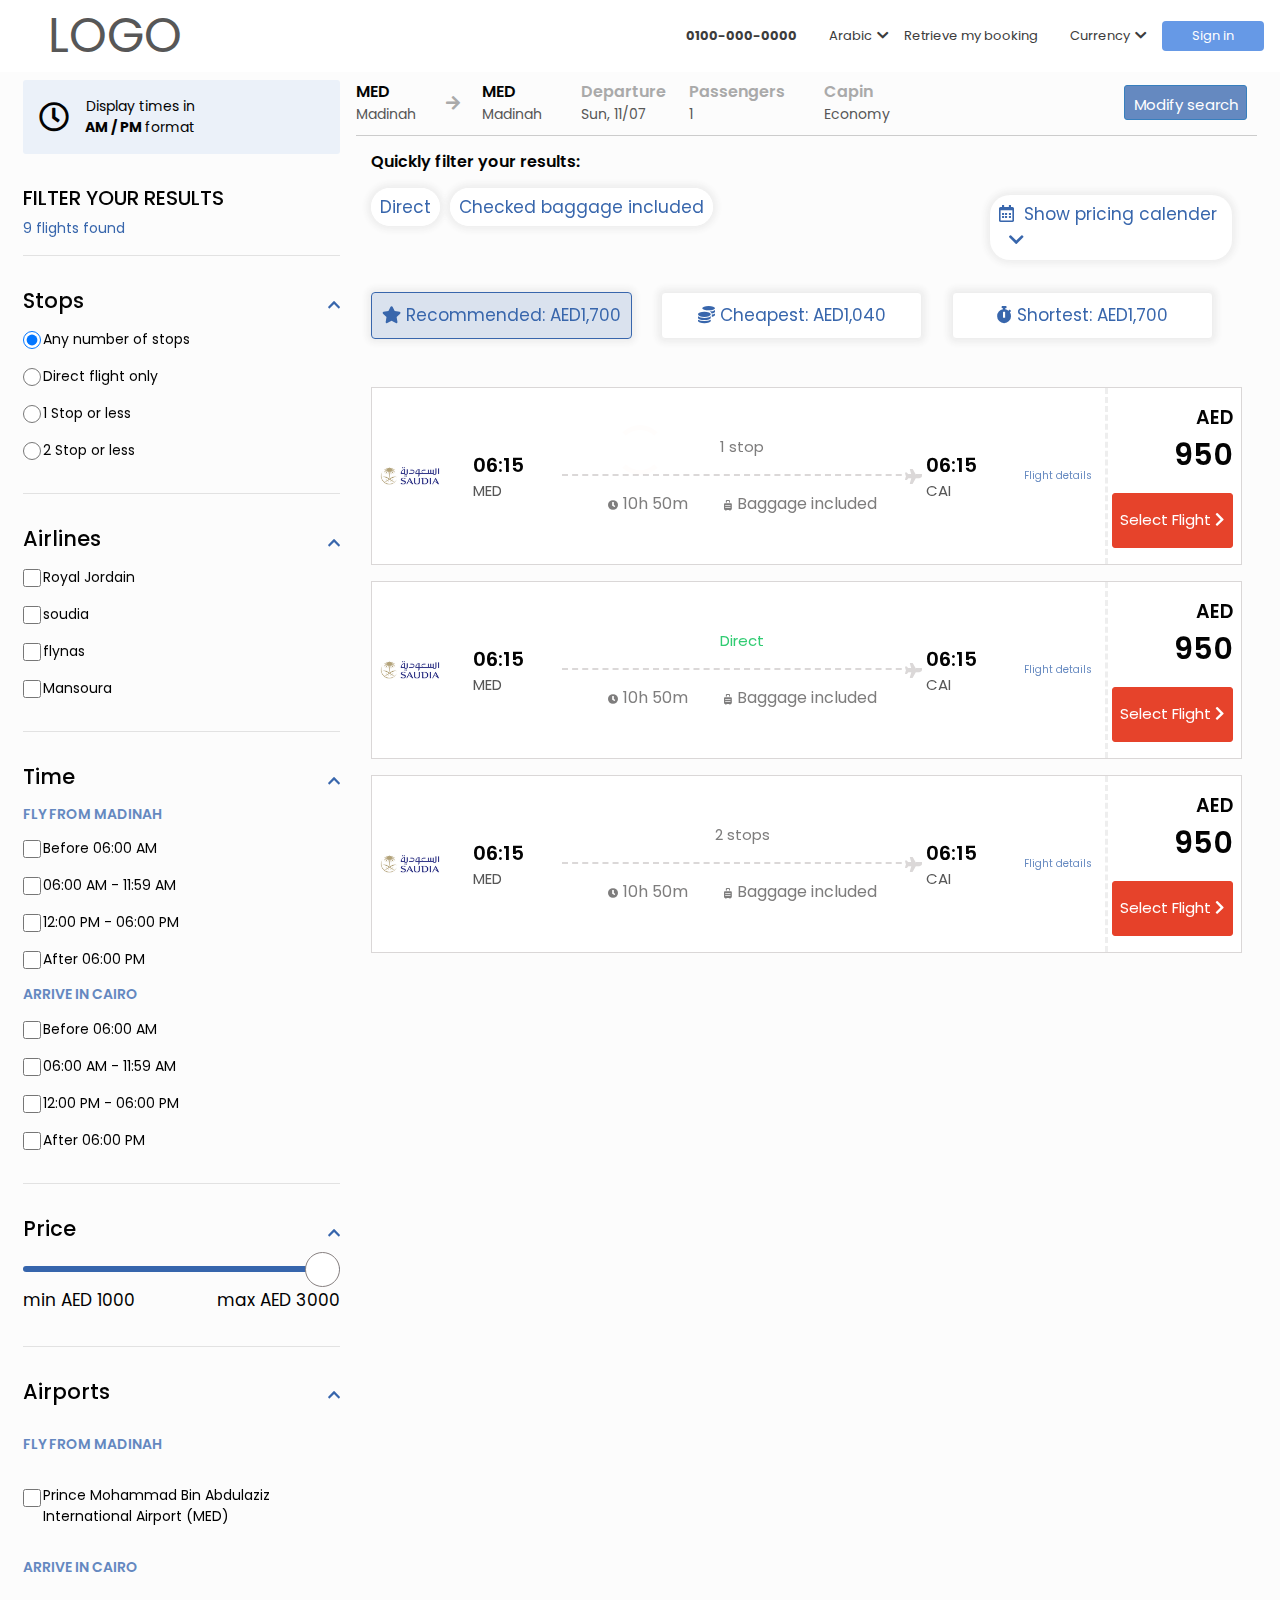
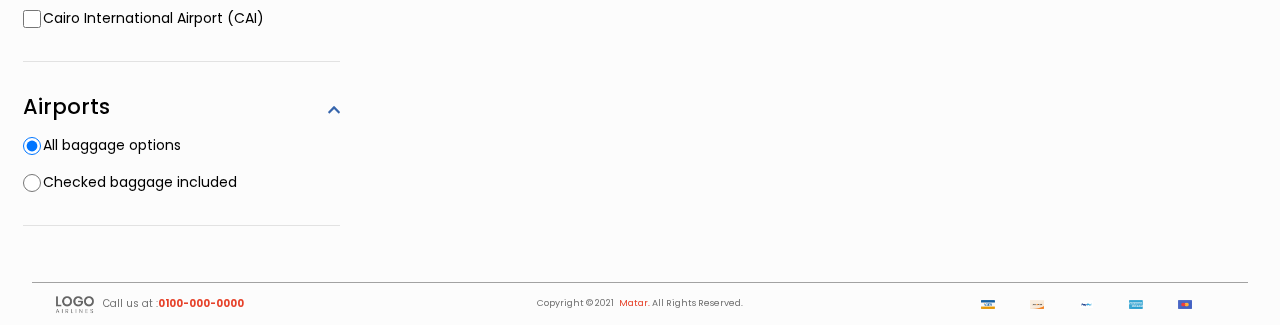
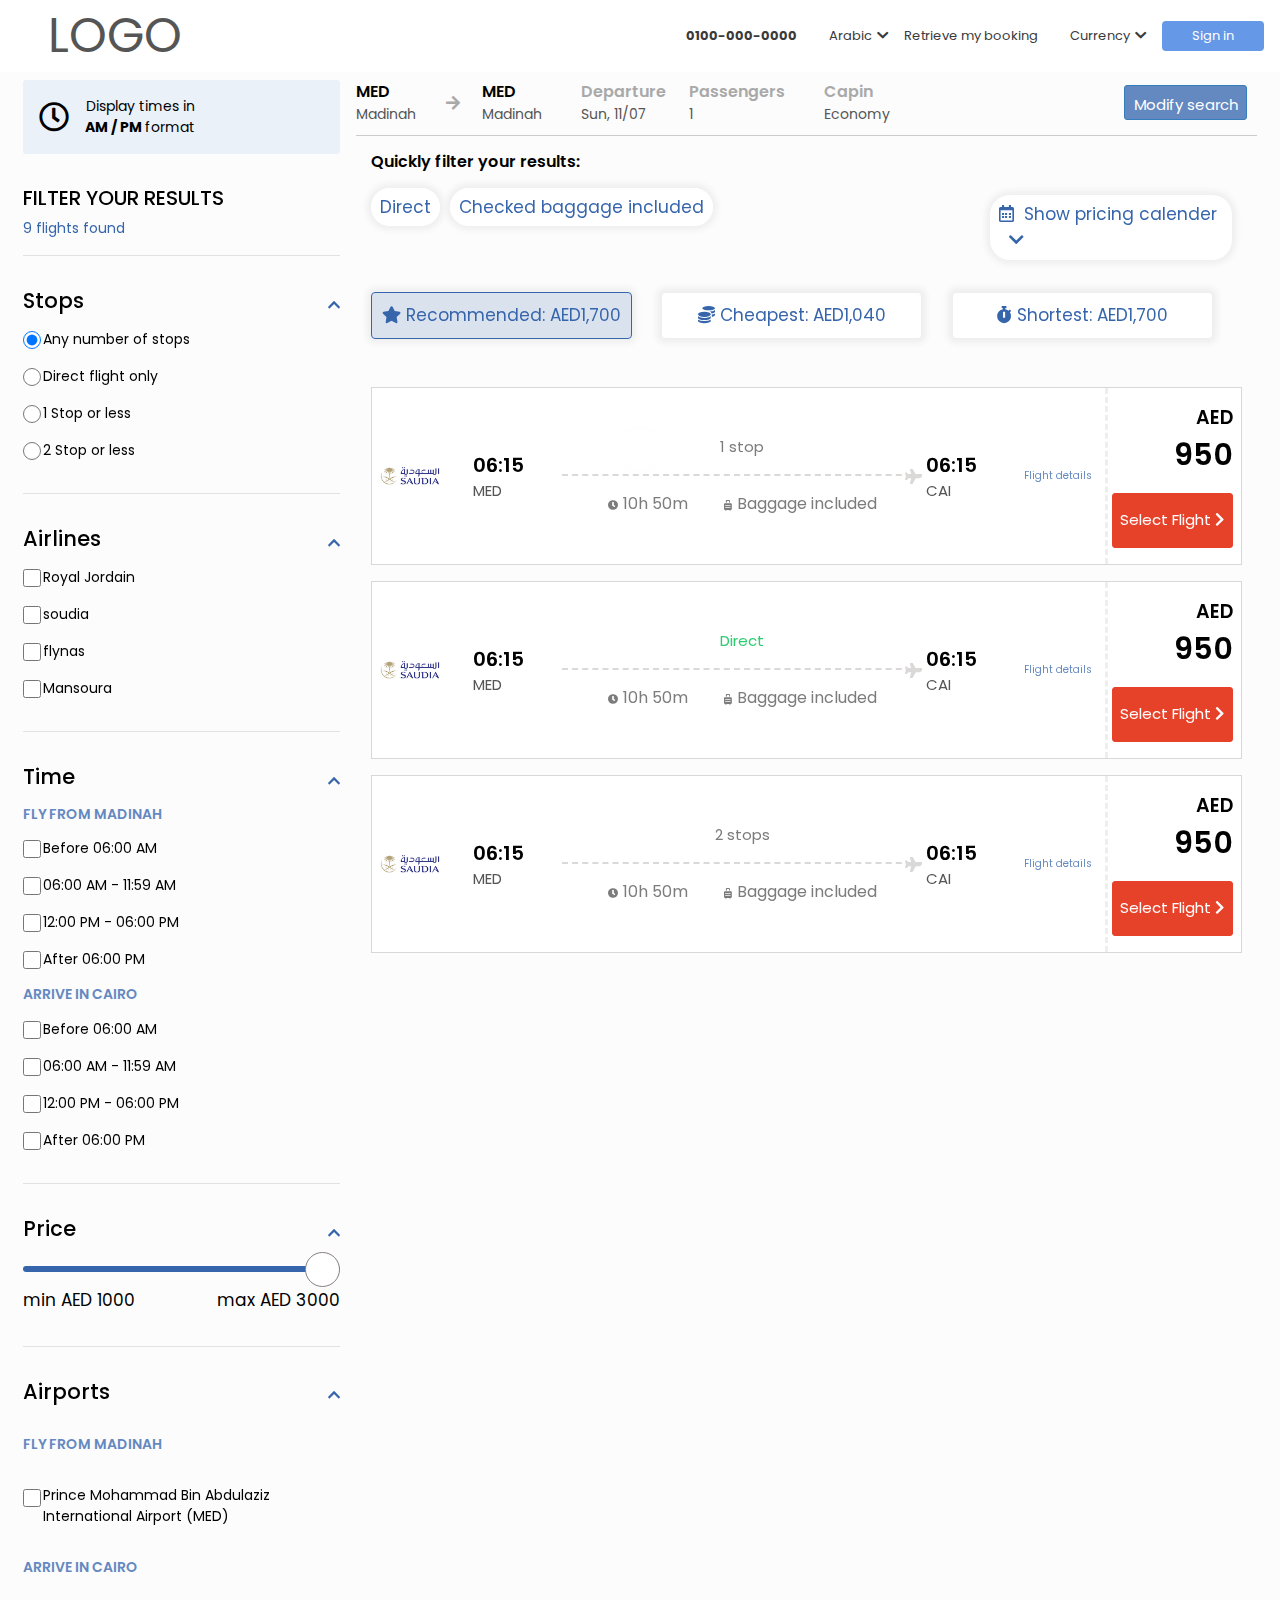
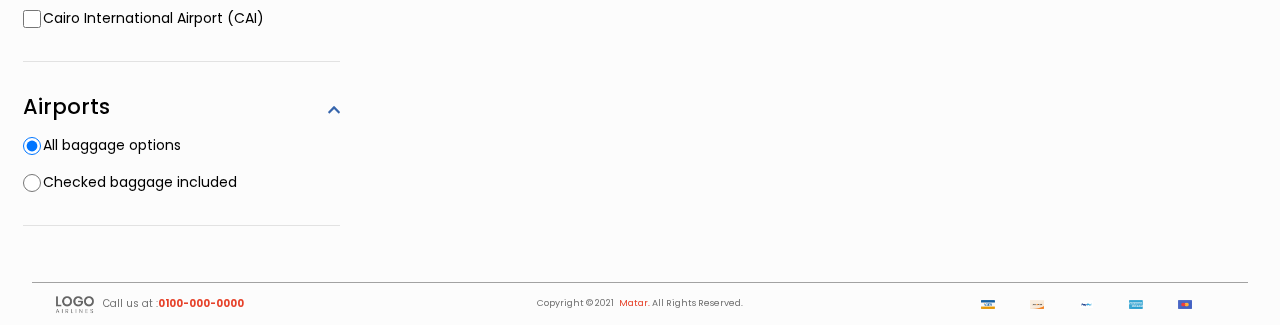
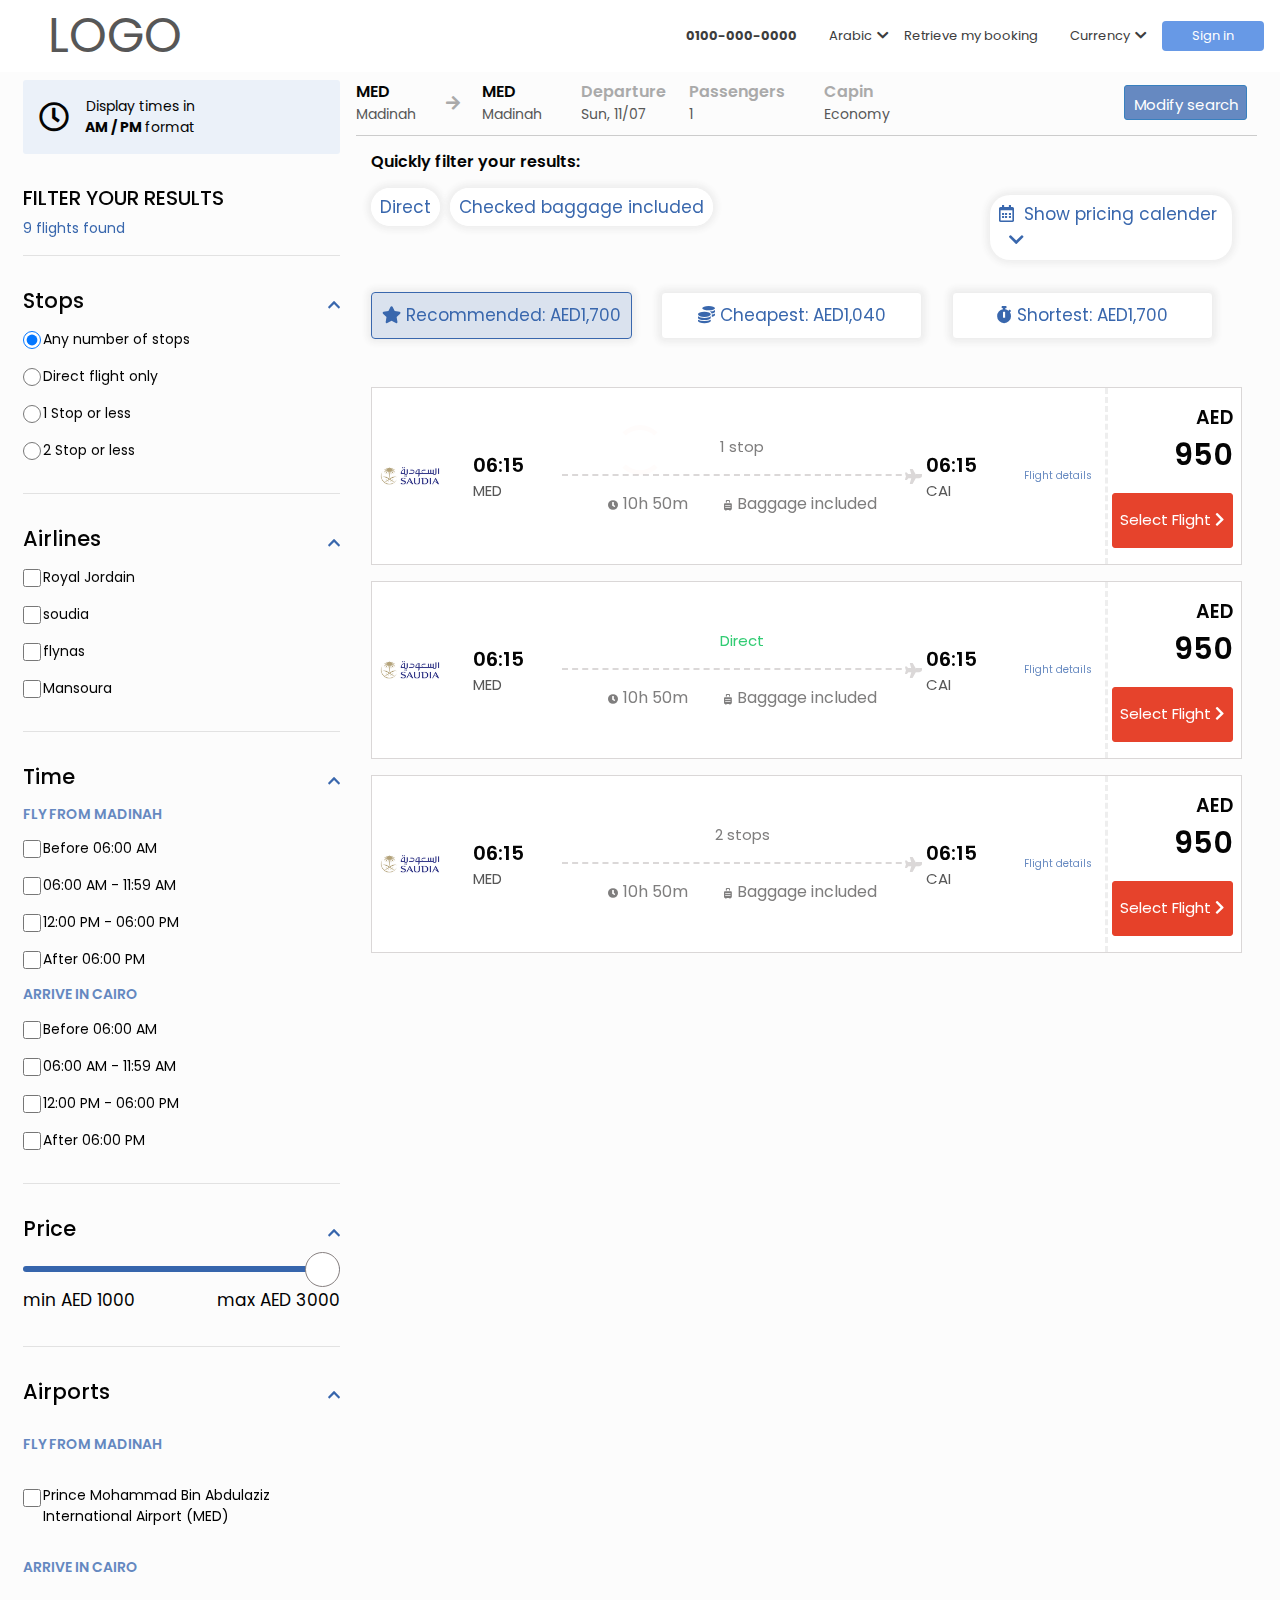
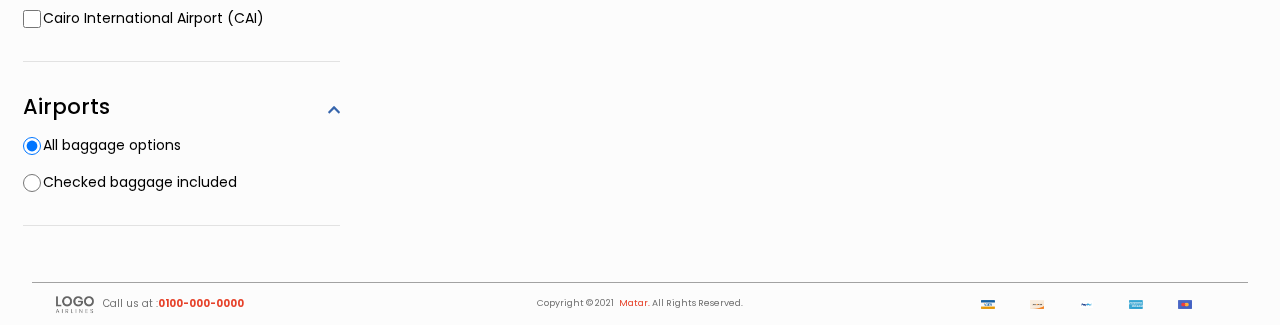
